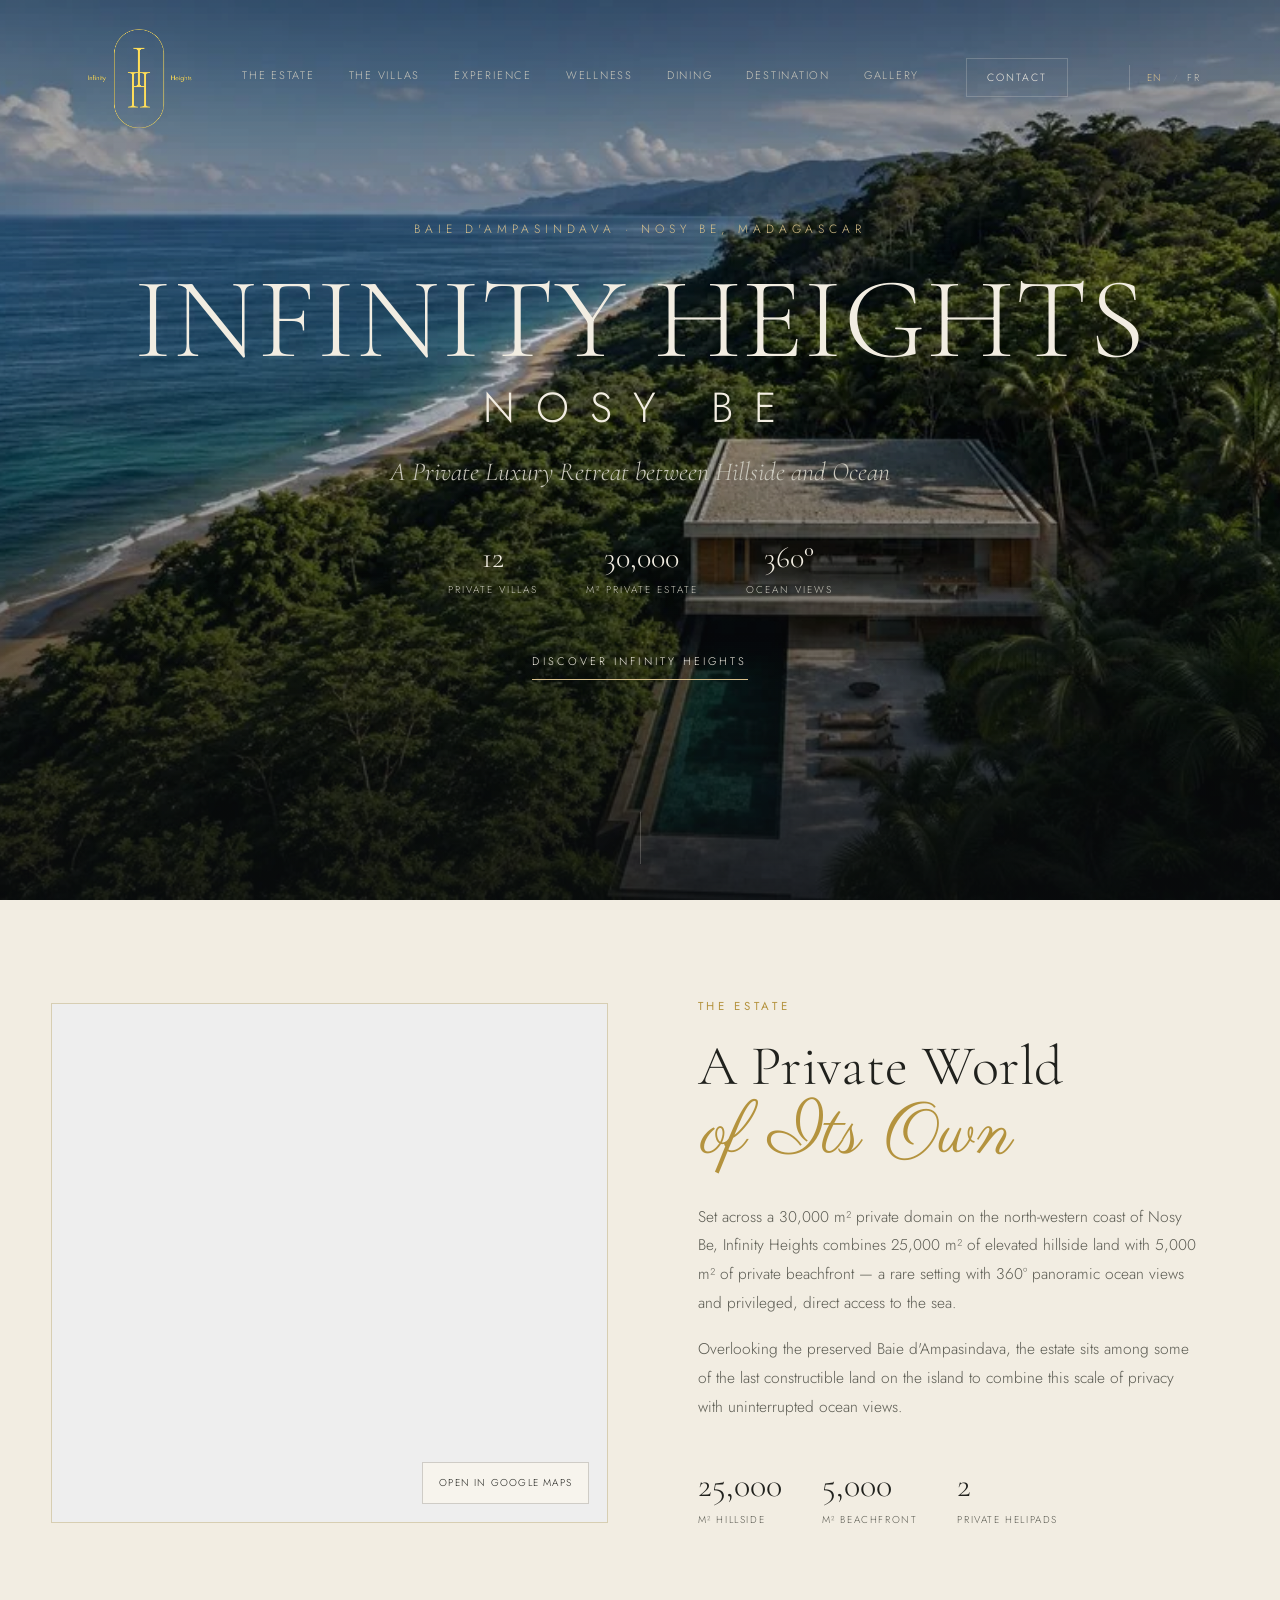
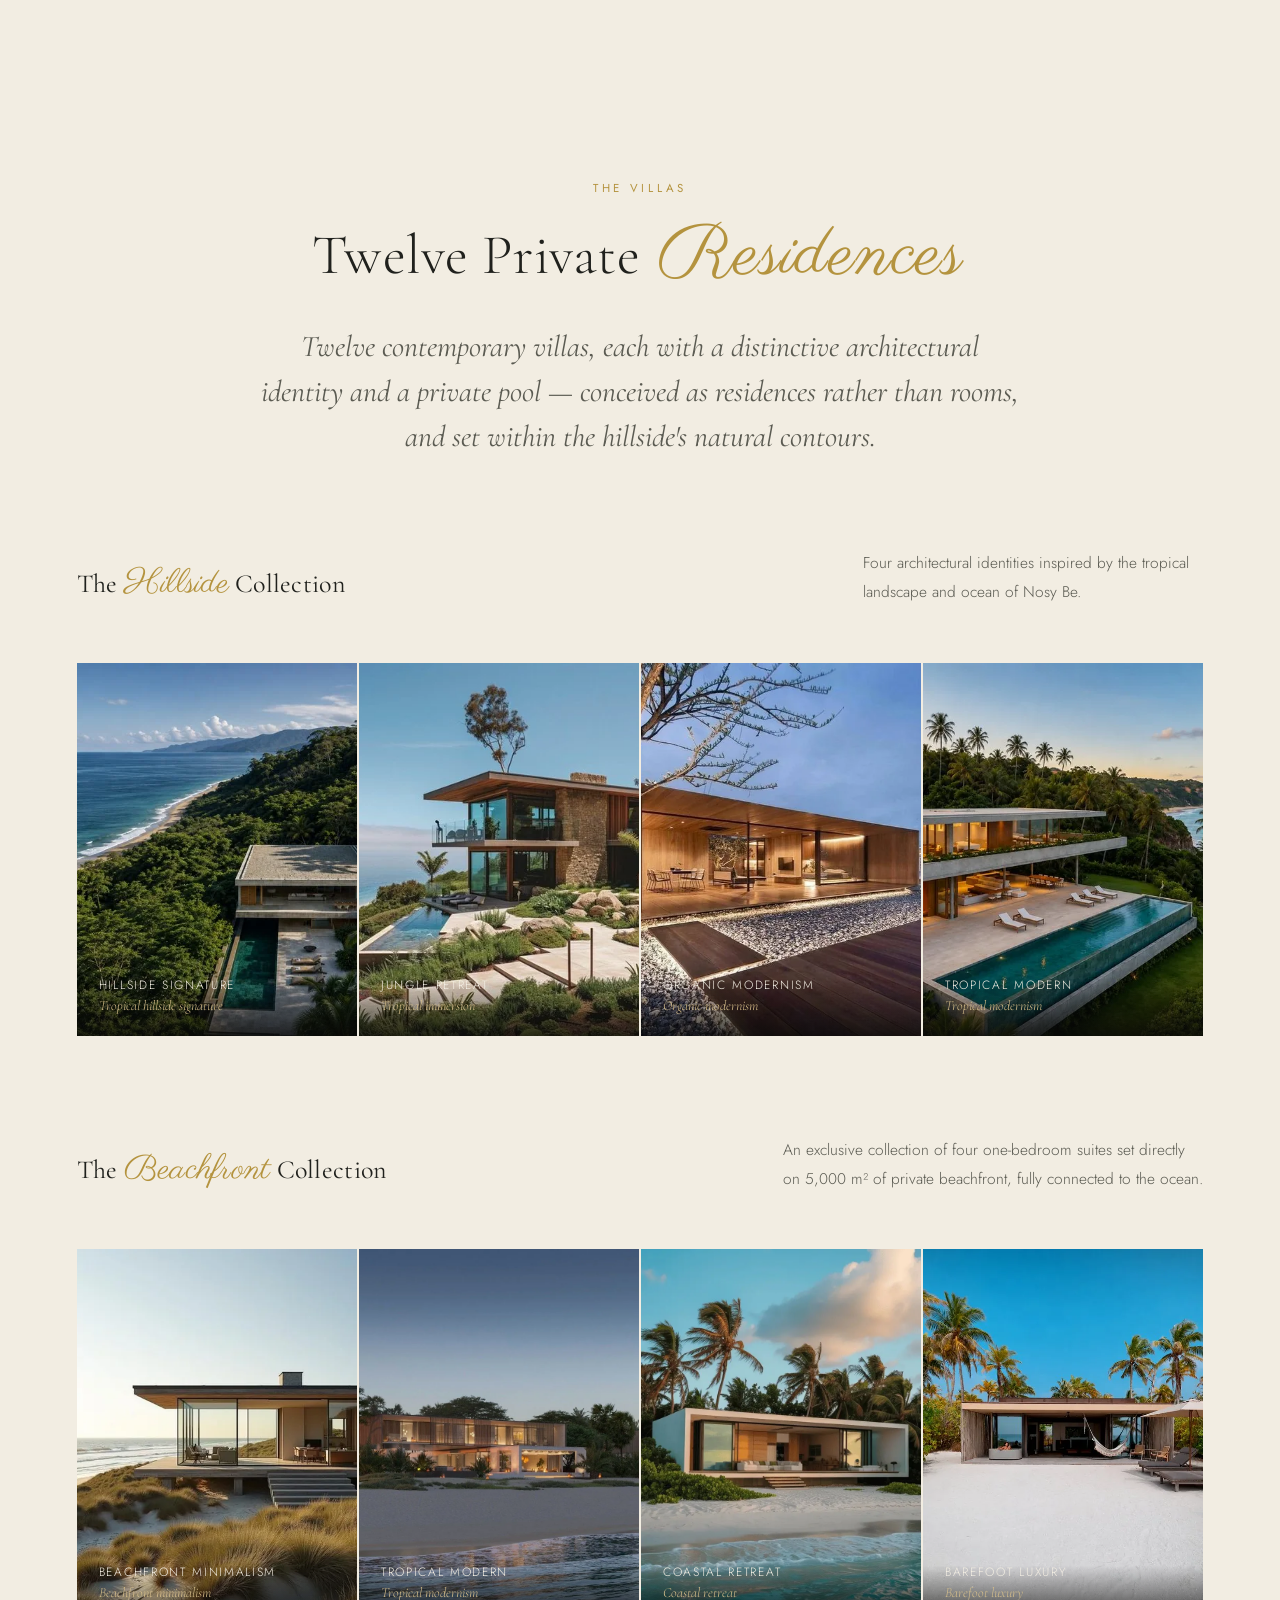
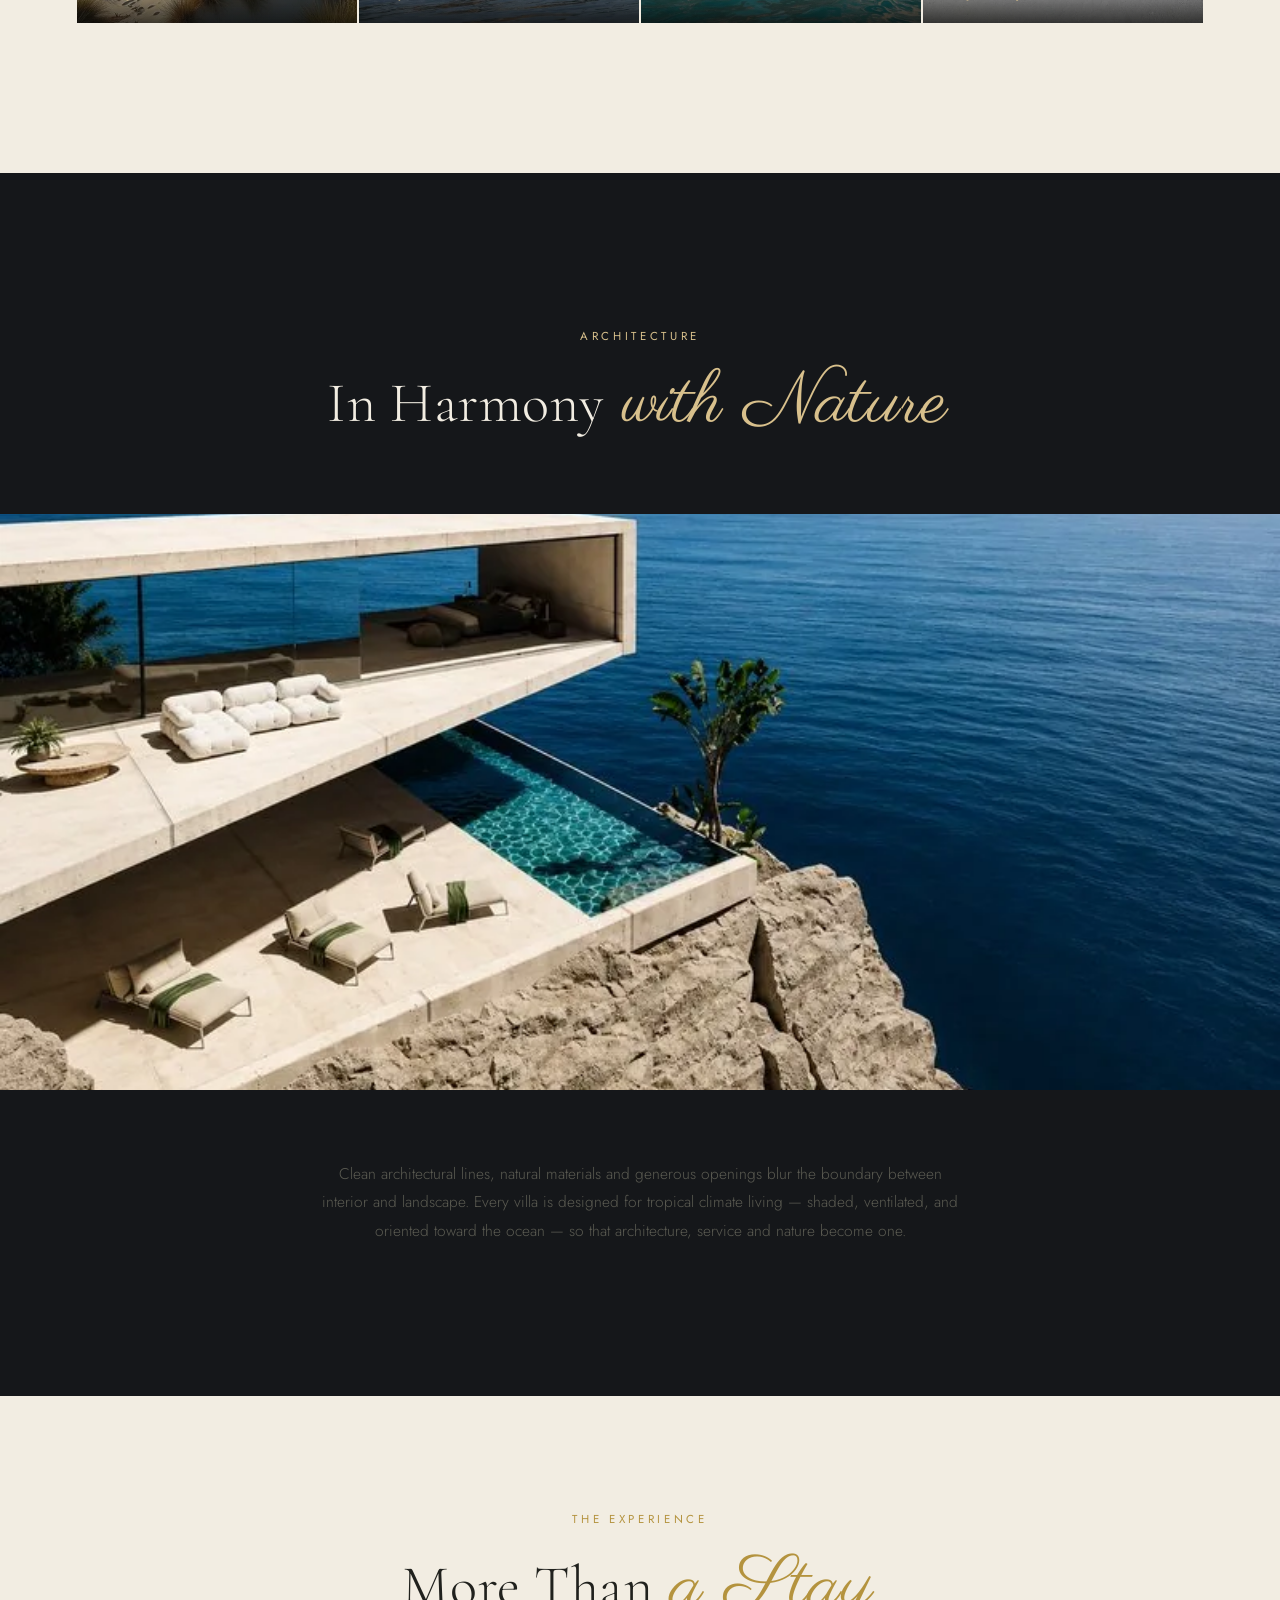
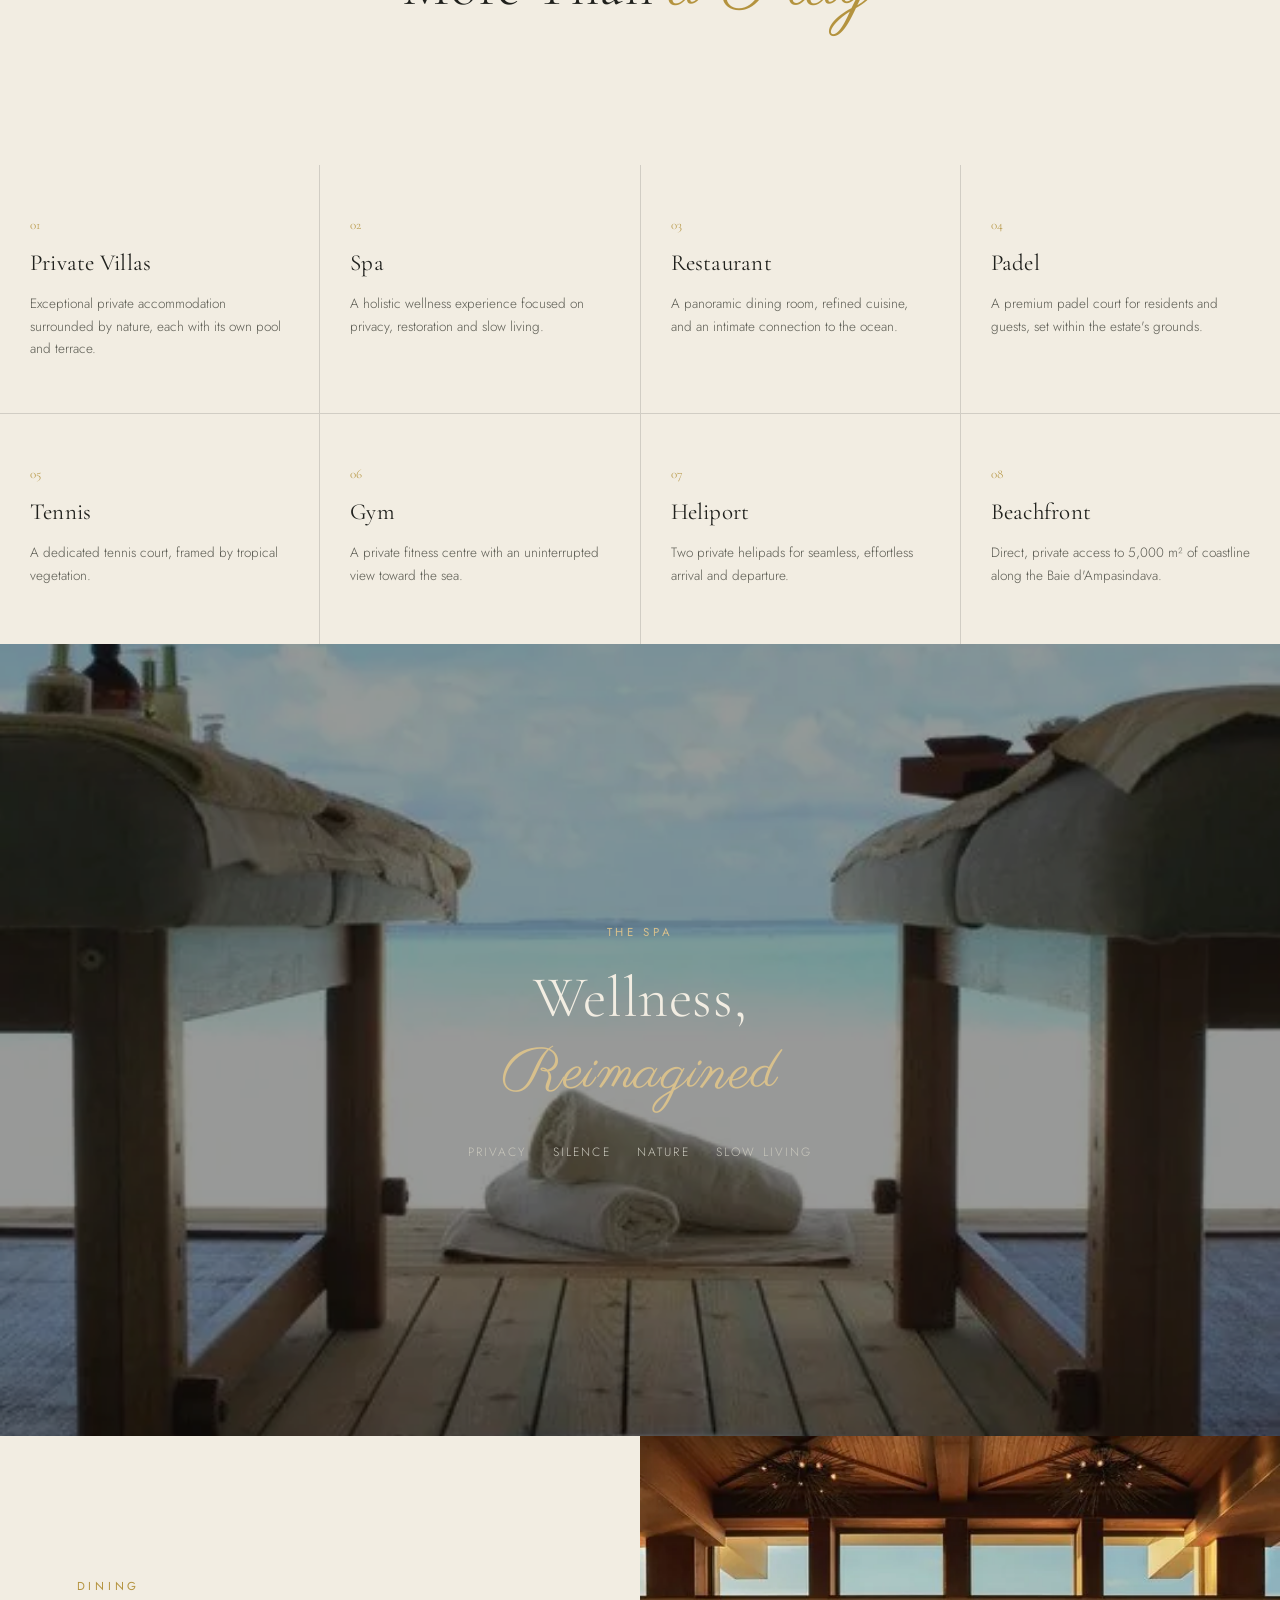
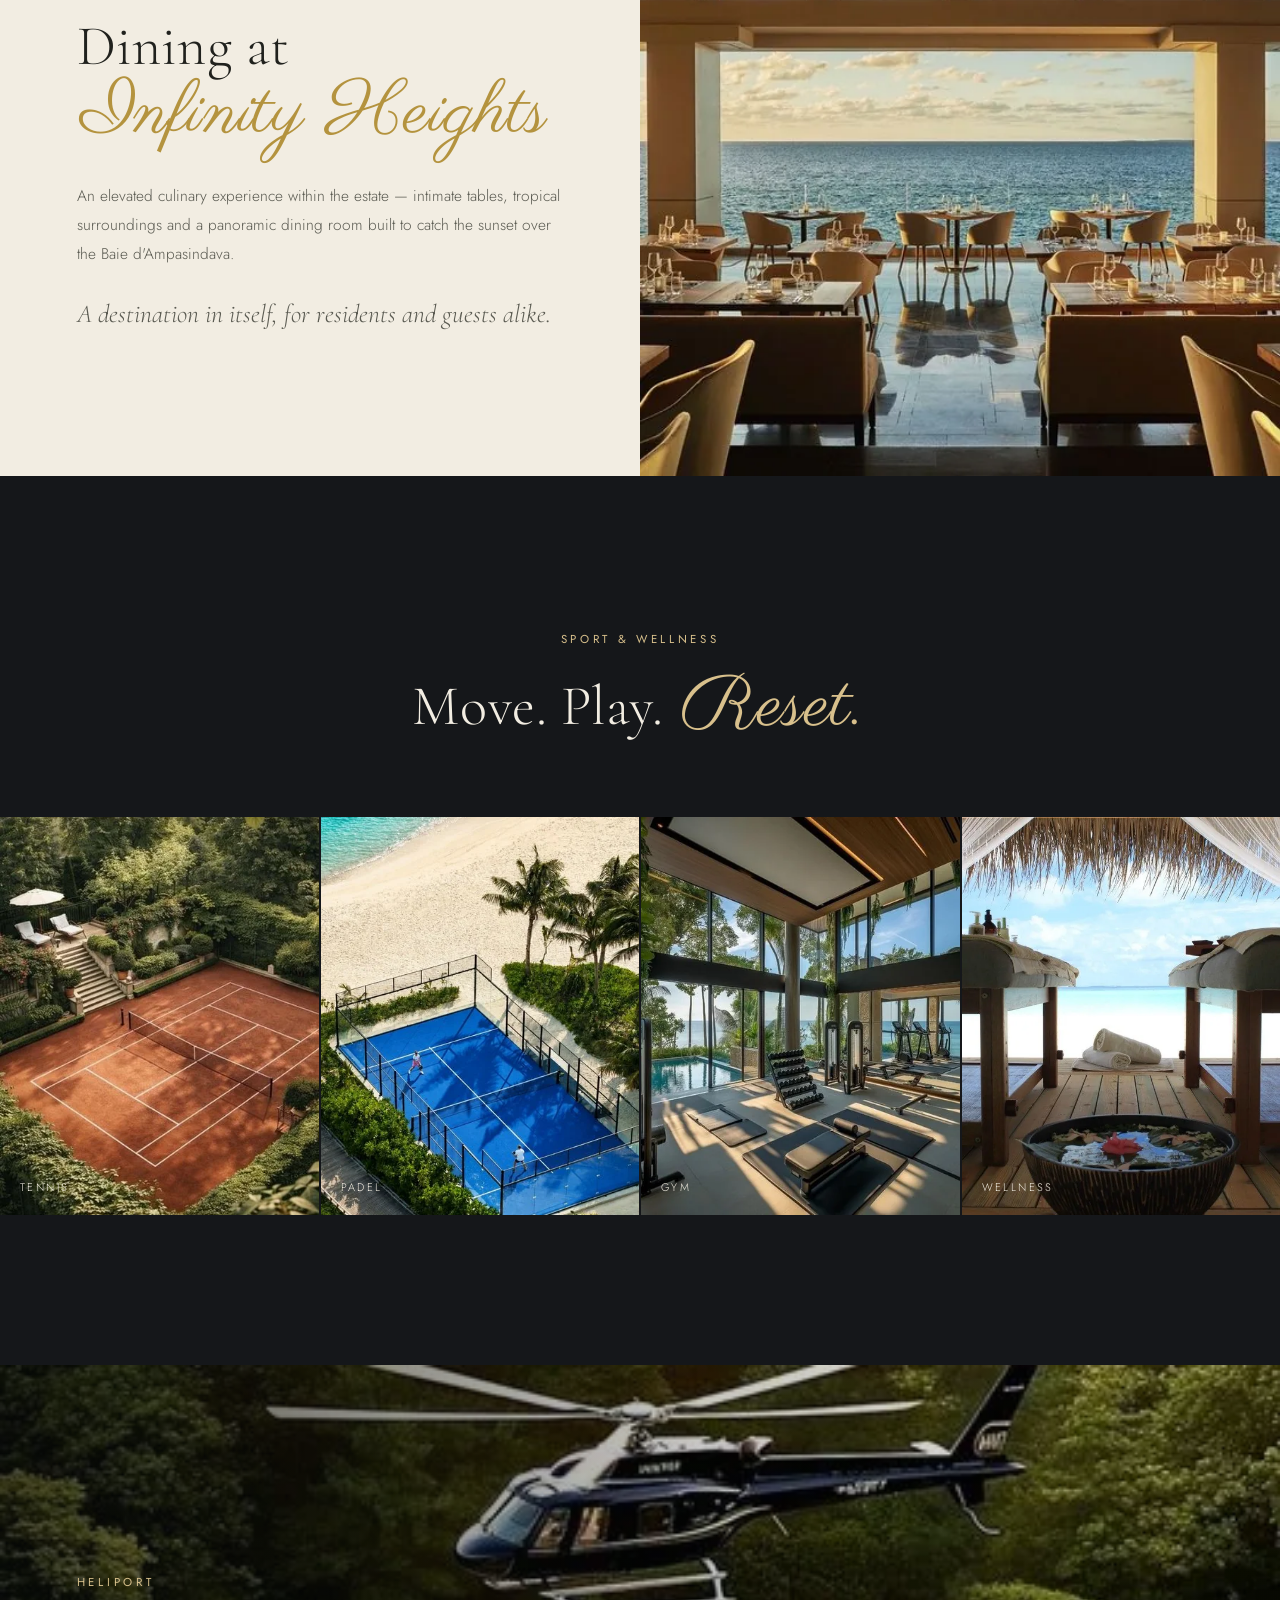
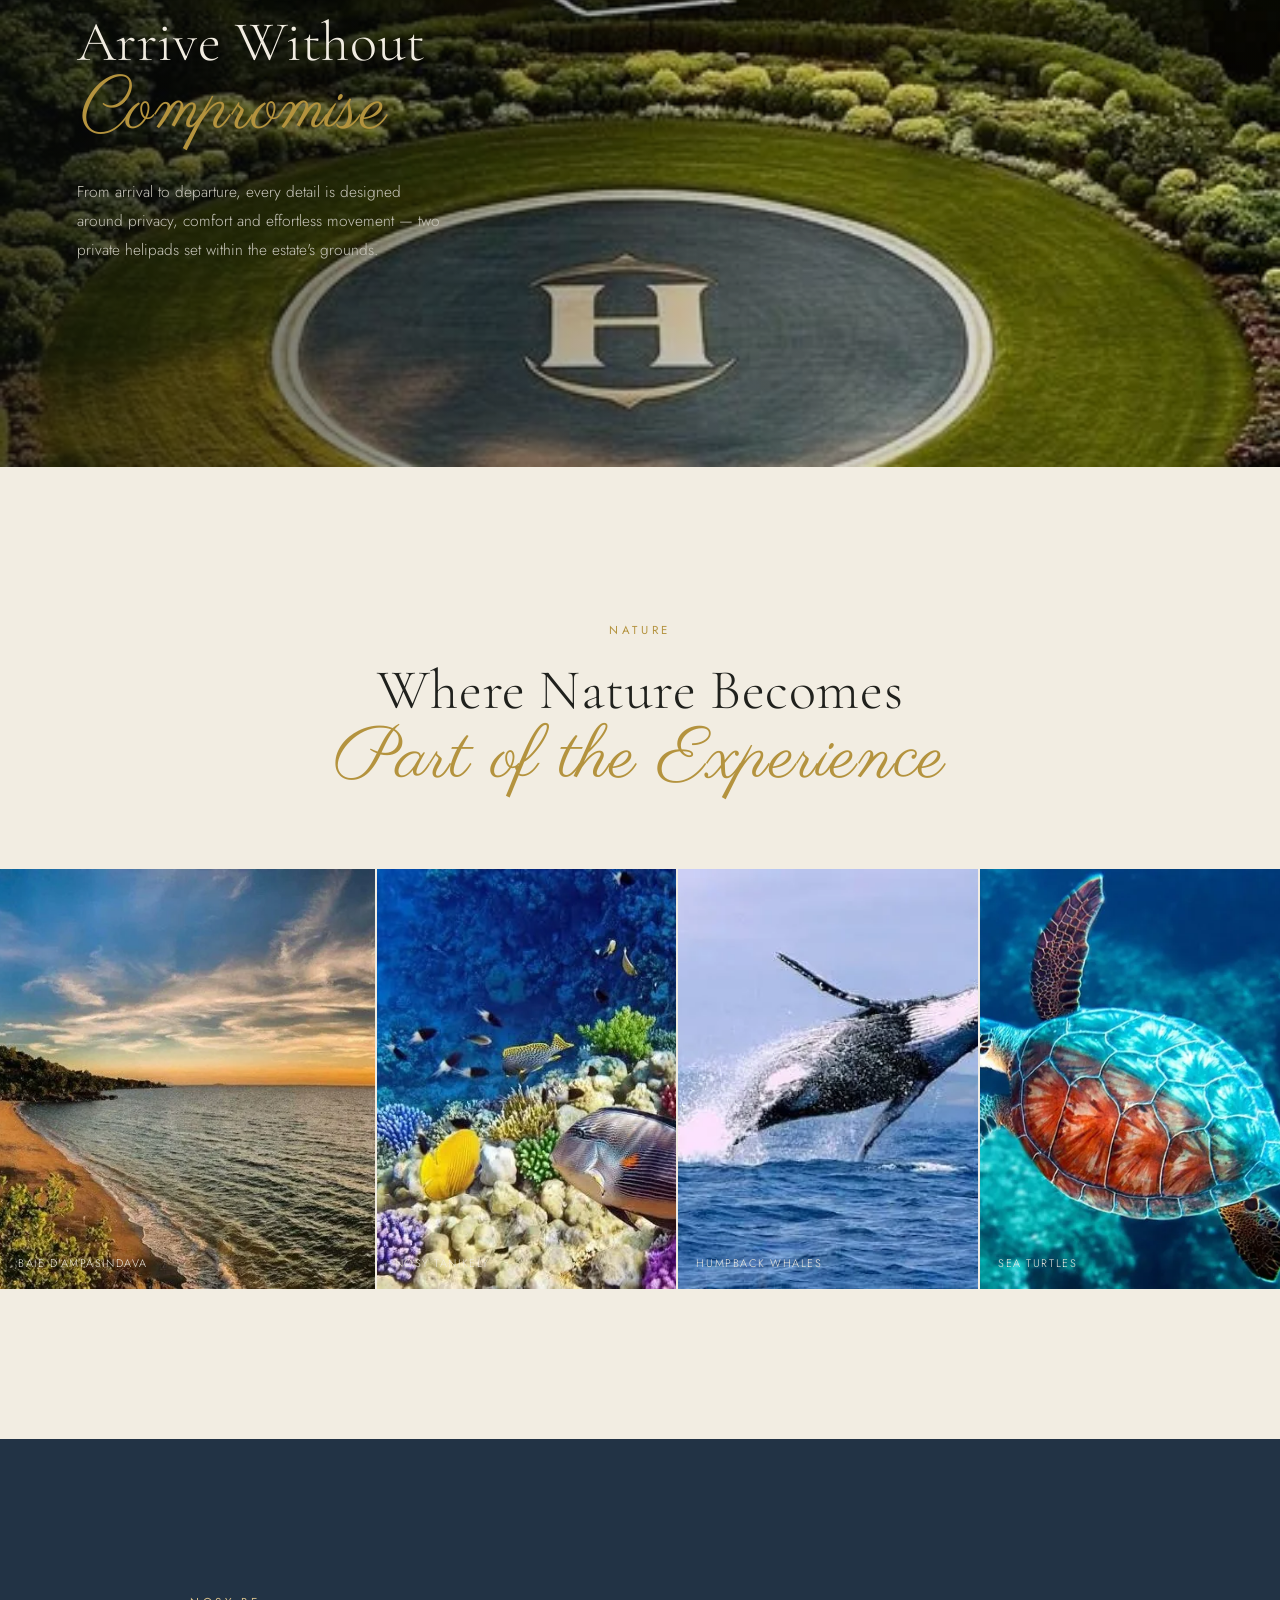
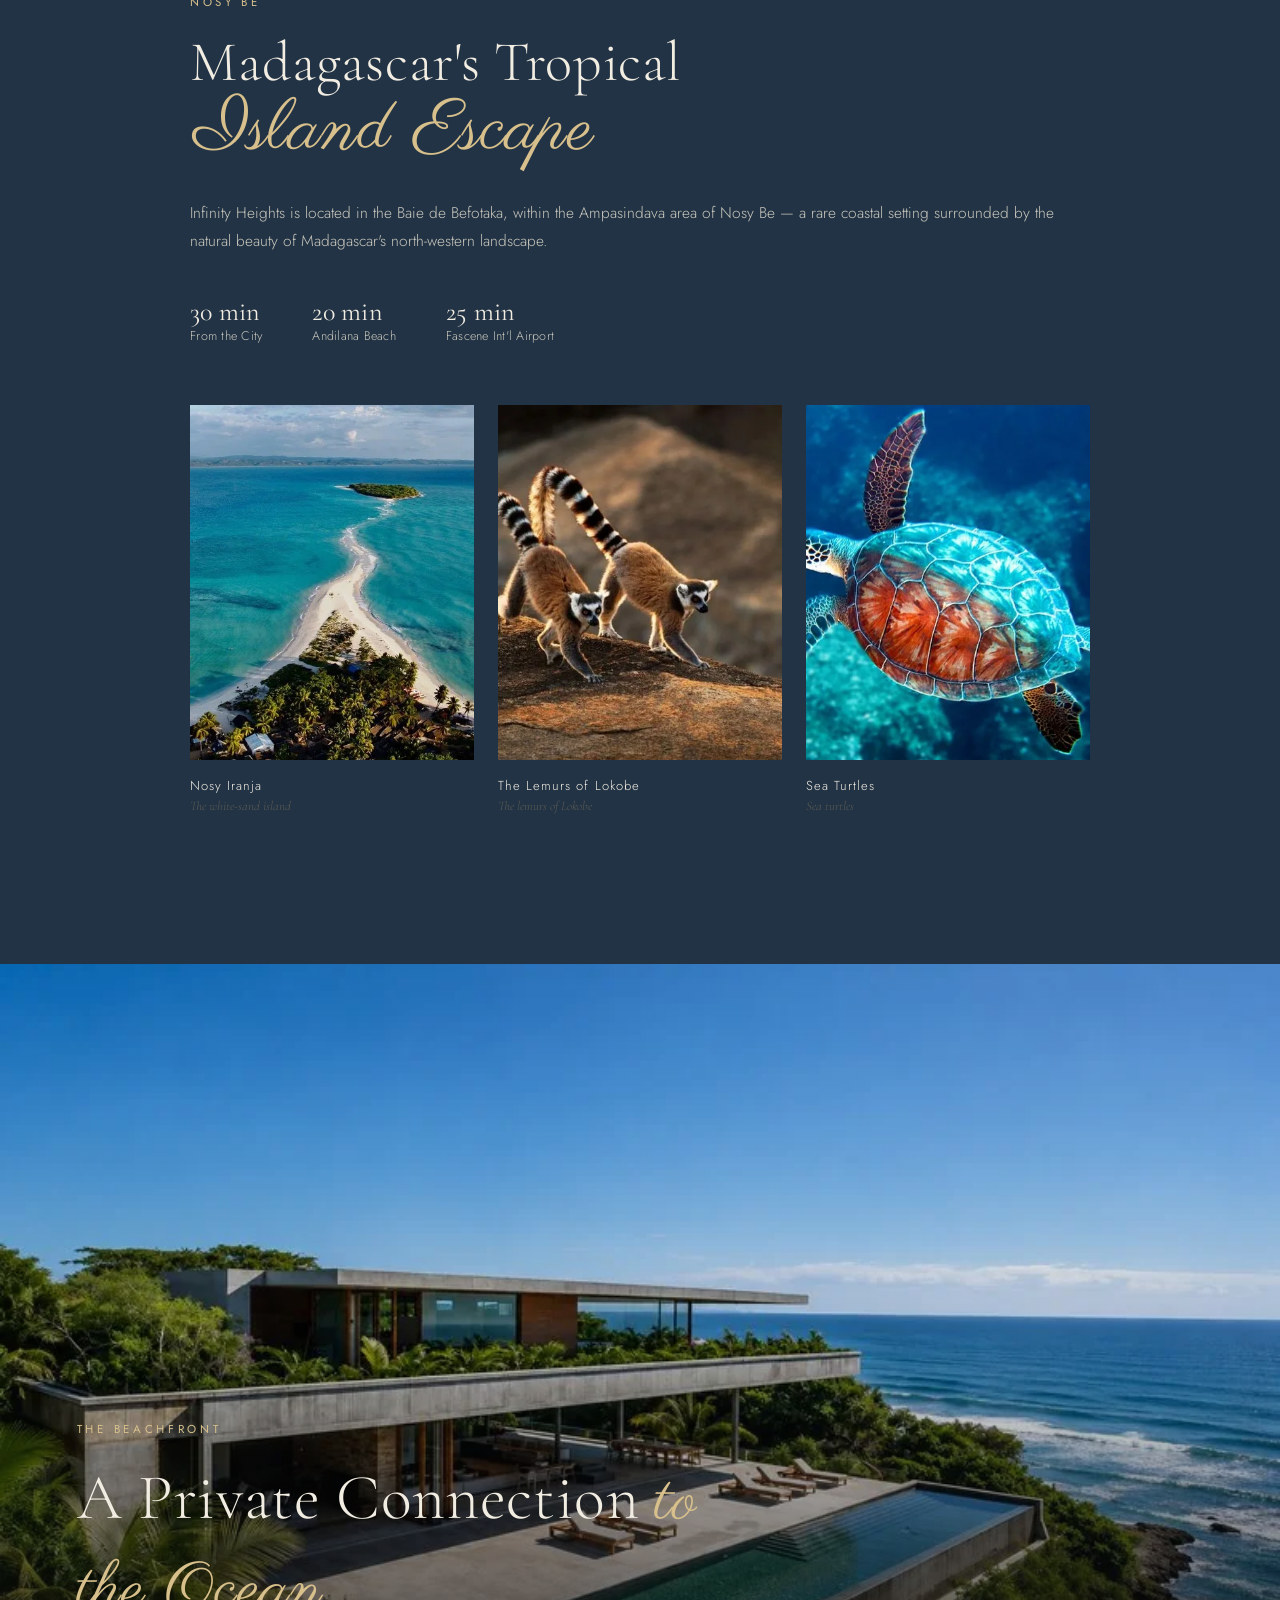
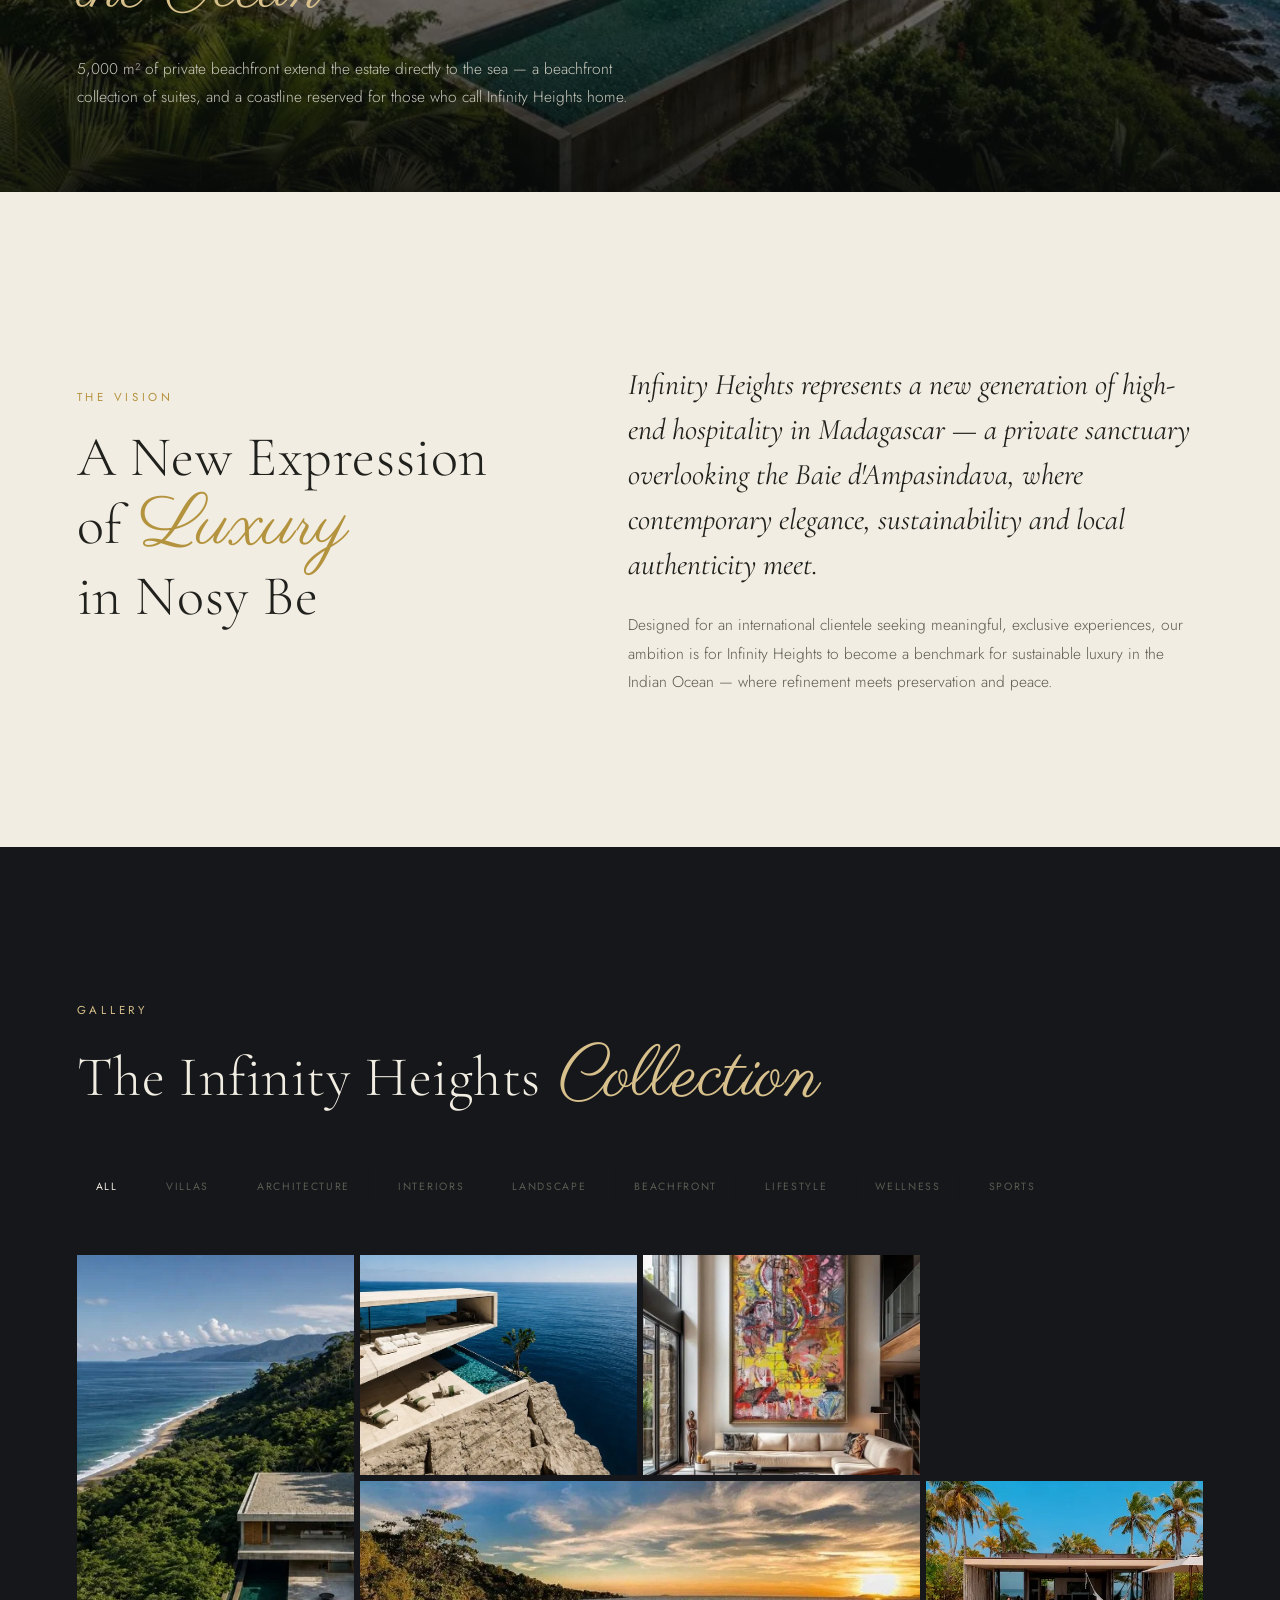
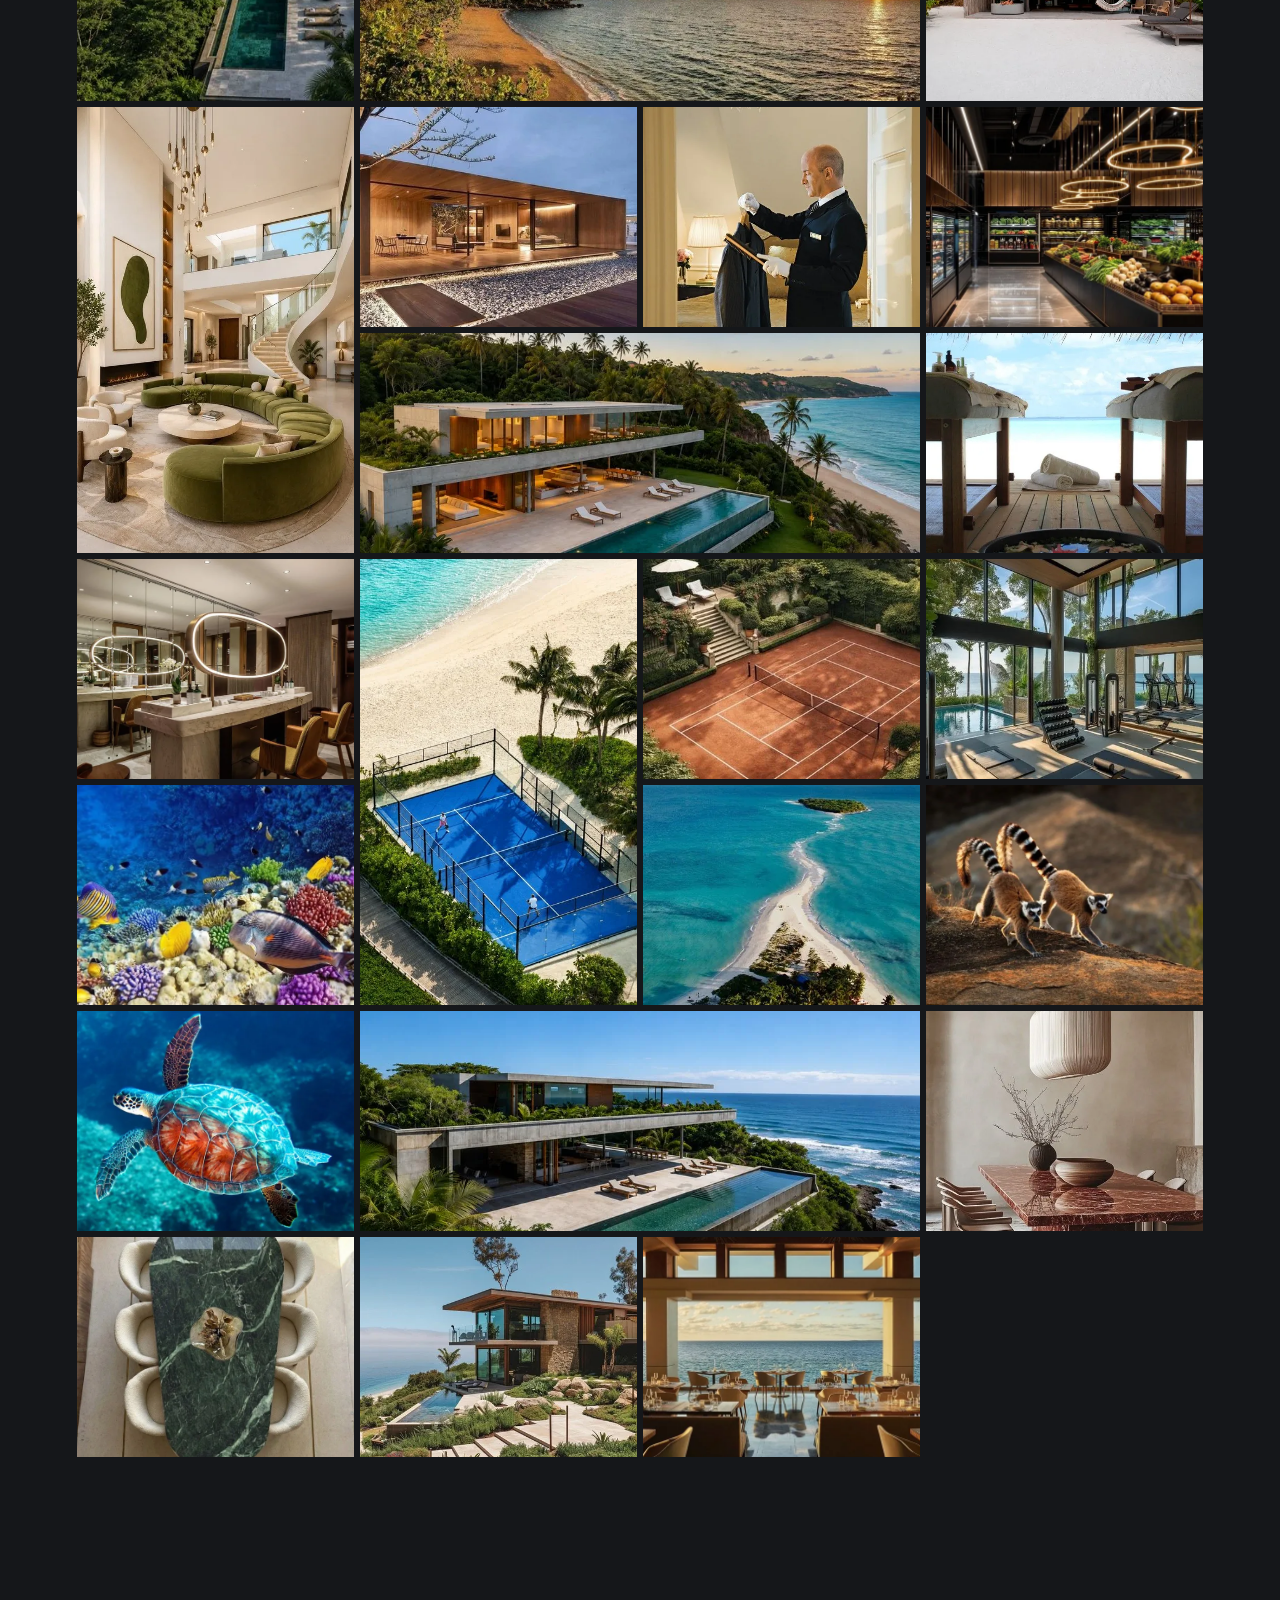
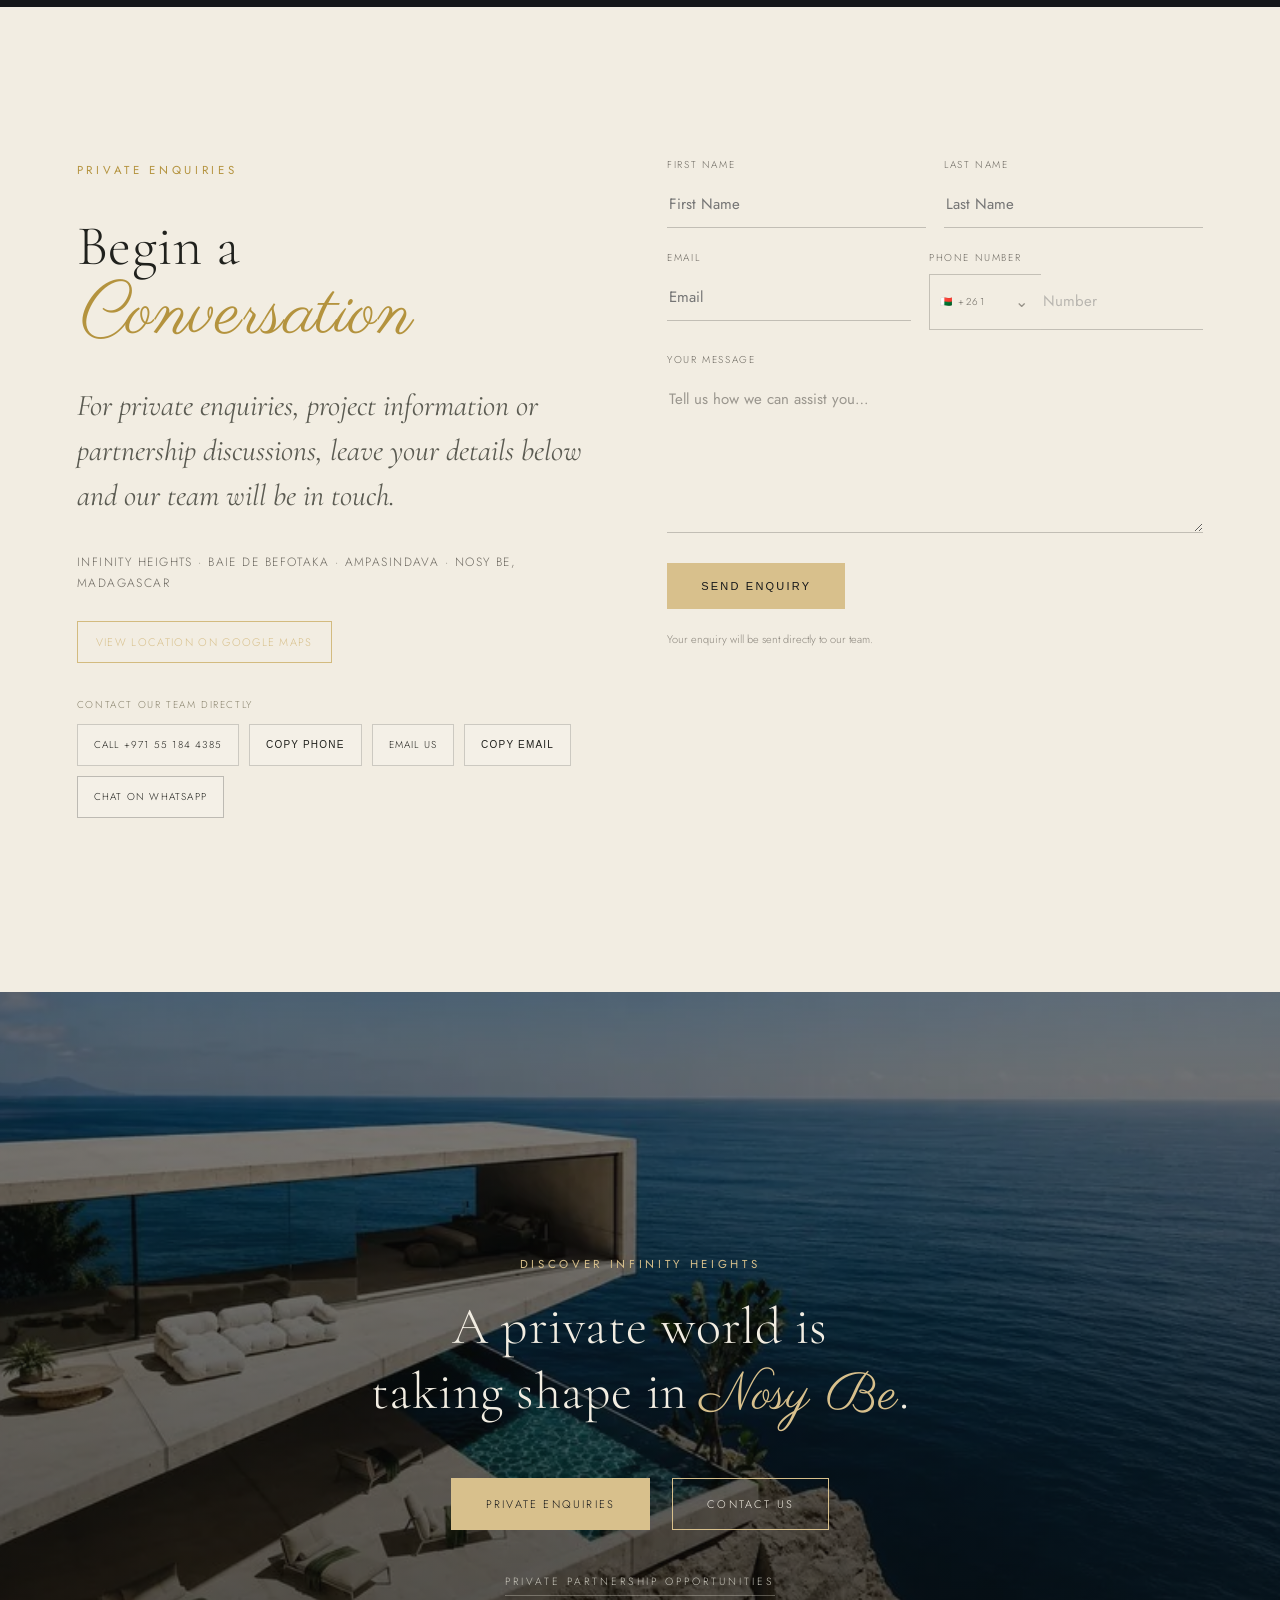
==== index.html @ d1f93525 "Add files via upload" ====
<!DOCTYPE html>

<html lang="en">
<head>
<meta charset="utf-8"/>
<meta content="width=device-width, initial-scale=1.0" name="viewport"/>
<title>Infinity Heights Nosy Be | Luxury Private Villas in Madagascar</title>
<meta content="Discover Infinity Heights, a private luxury estate in Nosy Be, Madagascar, overlooking the Bay of Ampasindava. Explore private villas, exceptional experiences, wellness, dining and direct access to the sea." name="description"/>
<meta name="robots" content="index, follow, max-image-preview:large, max-snippet:-1, max-video-preview:-1"/>
<link rel="canonical" href="https://infinityheights.uk/"/>
<meta property="og:type" content="website"/>
<meta property="og:title" content="Infinity Heights Nosy Be | Luxury Private Villas in Madagascar"/>
<meta property="og:description" content="A private luxury estate in Nosy Be, Madagascar, overlooking the Bay of Ampasindava. Discover exceptional villas, experiences and direct access to the sea."/>
<meta property="og:url" content="https://infinityheights.uk/"/>
<meta property="og:site_name" content="Infinity Heights"/>
<meta name="twitter:card" content="summary_large_image"/>
<meta name="twitter:title" content="Infinity Heights Nosy Be | Luxury Private Villas in Madagascar"/>
<meta name="twitter:description" content="A private luxury estate in Nosy Be, Madagascar, overlooking the Bay of Ampasindava."/>
<script type="application/ld+json">
{
  "@context": "https://schema.org",
  "@type": "Hotel",
  "name": "Infinity Heights Nosy Be Madagascar",
  "url": "https://infinityheights.uk/",
  "description": "Private luxury estate in Nosy Be, Madagascar, overlooking the Bay of Ampasindava, with private villas, exceptional experiences, wellness and dining.",
  "address": {
    "@type": "PostalAddress",
    "streetAddress": "207 Baie d'Ampasindava",
    "addressLocality": "Hell-Ville",
    "addressRegion": "Nosy Be",
    "addressCountry": "MG"
  },
  "areaServed": "Nosy Be, Madagascar",
  "sameAs": []
}
</script>
<link href="infinity-heights-favicon.png?v=2" rel="icon" sizes="32x32" type="image/png"/>
<link href="infinity-heights-favicon.png?v=2" rel="shortcut icon" type="image/png"/>
<link href="https://fonts.googleapis.com" rel="preconnect"/>
<link crossorigin="" href="https://fonts.gstatic.com" rel="preconnect"/>
<link href="https://fonts.googleapis.com/css2?family=Cormorant+Garamond:ital,wght@0,300;0,400;0,500;0,600;1,400;1,500&amp;family=Jost:wght@300;400;500&amp;family=Parisienne&amp;display=swap" rel="stylesheet"/>
<style>
  :root{
    --ivory:#F2EDE2;
    --ivory-soft:#EAE3D3;
    --charcoal:#15171A;
    --navy:#223345;
    --navy-deep:#182531;
    --gold:#B4933E;
    --gold-light:#D8C08C;
    --green:#4B5A45;
    --text:#20211D;
    --text-soft:#5B5B52;
    --text-light:#F2EDE2;
    --text-light-soft:#C9C7BC;
    --line:rgba(20,20,18,0.14);
    --line-light:rgba(242,237,226,0.22);
    --ease:cubic-bezier(.16,.8,.24,1);
  }

  *{margin:0;padding:0;box-sizing:border-box;}
  html{scroll-behavior:smooth;}
  body{
    font-family:'Jost',sans-serif;
    background:var(--ivory);
    color:var(--text);
    font-weight:300;
    overflow-x:hidden;
    -webkit-font-smoothing:antialiased;
  }
  img{display:block;max-width:100%;height:auto;}
  a{color:inherit;text-decoration:none;}
  ul{list-style:none;}

  h1,h2,h3,h4{
    font-family:'Cormorant Garamond', serif;
    font-weight:400;
    letter-spacing:0.01em;
    color:inherit;
  }
  .script{
    font-family:'Parisienne', cursive;
    font-weight:400;
  }
  .eyebrow{
    font-family:'Jost',sans-serif;
    font-size:11.5px;
    letter-spacing:0.32em;
    text-transform:uppercase;
    color:var(--gold);
    font-weight:400;
    display:inline-block;
    margin-bottom:22px;
  }
  .eyebrow.on-dark{color:var(--gold-light);}

  .wrap{
    max-width:1280px;
    margin:0 auto;
    padding:0 6vw;
  }

  /* reveal on scroll */
  .reveal{opacity:0; transform:translateY(28px); transition:opacity 1.1s var(--ease), transform 1.1s var(--ease);}
  .reveal.in-view{opacity:1; transform:translateY(0);}
  .reveal-delay-1.in-view{transition-delay:.12s;}
  .reveal-delay-2.in-view{transition-delay:.24s;}
  .reveal-delay-3.in-view{transition-delay:.36s;}

  /* ============ NAV ============ */
  header{
    position:fixed; top:0; left:0; width:100%;
    z-index:1000;
    padding:26px 6vw;
    display:flex; align-items:center; justify-content:space-between;
    transition:background .5s var(--ease), padding .5s var(--ease), box-shadow .5s var(--ease), backdrop-filter .5s var(--ease);
  }
  header.solid{
    background:rgba(21,23,26,0.86);
    backdrop-filter:blur(10px);
    padding:16px 6vw;
    box-shadow:0 12px 30px -18px rgba(0,0,0,0.6);
  }
  .brand{
    display:flex; align-items:center; gap:10px;
    font-family:'Cormorant Garamond', serif;
    font-size:14px; letter-spacing:0.28em; text-transform:uppercase;
    color:var(--text-light);
  }
  .brand .official-logo{width:118px;height:auto;display:block;flex-shrink:0;}
  .brand .divider-word{opacity:.55; font-size:11px; letter-spacing:.22em;}

  nav.primary-nav{display:flex; gap:34px;}
  nav.primary-nav a{
    font-size:11px; letter-spacing:0.16em; text-transform:uppercase;
    color:var(--text-light-soft);
    position:relative;
    padding-bottom:4px;
    transition:color .35s var(--ease);
  }
  nav.primary-nav a:hover{color:var(--text-light);}
  nav.primary-nav a::after{
    content:''; position:absolute; left:0; bottom:0; height:1px; width:0%;
    background:var(--gold-light); transition:width .4s var(--ease);
  }
  nav.primary-nav a:hover::after{width:100%;}

  .nav-cta{
    font-size:10.5px; letter-spacing:0.18em; text-transform:uppercase;
    color:var(--text-light);
    border:1px solid var(--line-light);
    padding:11px 20px;
    transition:border-color .4s var(--ease), background .4s var(--ease);
  }
  .nav-cta:hover{border-color:var(--gold-light); background:rgba(216,192,140,0.08);}

  .menu-toggle{display:none;}
  .mobile-menu{display:none;}
  .mobile-menu-backdrop{display:none;}

  /* ============ HERO ============ */
  .hero{
    position:relative; height:100vh; min-height:640px;
    display:flex; align-items:center; justify-content:center;
    text-align:center; overflow:hidden;
    background:#0d1114;
  }
  .hero img{
    position:absolute; inset:0; width:100%; height:100%; object-fit:cover;
    transform:scale(1.08);
    animation:heroZoom 20s var(--ease) forwards;
    filter:saturate(1.02);
  }
  @keyframes heroZoom{ to{ transform:scale(1); } }
  .hero::after{
    content:''; position:absolute; inset:0;
    background:linear-gradient(180deg, rgba(10,12,14,0.42) 0%, rgba(10,12,14,0.18) 38%, rgba(10,12,14,0.58) 78%, rgba(10,12,14,0.82) 100%);
  }
  .hero-inner{position:relative; z-index:2; color:var(--text-light); padding:0 6vw;}
  .hero-eyebrow{
    font-size:12px; letter-spacing:0.4em; text-transform:uppercase;
    color:var(--gold-light);
    opacity:0; animation:fadeUp 1.4s var(--ease) .4s forwards;
    margin-bottom:26px;
  }
  .hero h1{
    font-size:clamp(52px,9vw,132px);
    line-height:0.98;
    font-weight:300;
    letter-spacing:0.01em;
    opacity:0; animation:fadeUp 1.5s var(--ease) .6s forwards;
  }
  .hero h1 .nosybe{
    display:block;
    font-size:clamp(24px,3.4vw,42px);
    letter-spacing:0.5em;
    margin-top:10px;
    font-family:'Jost',sans-serif;
    font-weight:300;
  }
  .hero-sub{
    font-family:'Cormorant Garamond', serif;
    font-style:italic;
    font-size:clamp(18px,2.1vw,26px);
    margin-top:28px;
    color:var(--text-light-soft);
    opacity:0; animation:fadeUp 1.5s var(--ease) .9s forwards;
  }
  .hero-stats{
    display:flex; gap:48px; justify-content:center; flex-wrap:wrap;
    margin-top:52px;
    opacity:0; animation:fadeUp 1.5s var(--ease) 1.15s forwards;
  }
  .hero-stats .stat{text-align:center;}
  .hero-stats .stat .num{
    font-family:'Cormorant Garamond', serif; font-size:30px; color:var(--text-light); display:block;
  }
  .hero-stats .stat .label{
    font-size:10px; letter-spacing:0.2em; text-transform:uppercase; color:var(--text-light-soft); margin-top:6px; display:block;
  }
  .hero-cta{
    display:inline-block; margin-top:56px;
    font-size:11px; letter-spacing:0.28em; text-transform:uppercase;
    color:var(--text-light);
    border-bottom:1px solid var(--gold-light);
    padding-bottom:10px;
    opacity:0; animation:fadeUp 1.5s var(--ease) 1.4s forwards;
    transition:letter-spacing .4s var(--ease), color .4s var(--ease);
  }
  .hero-cta:hover{letter-spacing:0.38em; color:var(--gold-light);}
  @keyframes fadeUp{ from{opacity:0; transform:translateY(22px);} to{opacity:1; transform:translateY(0);} }

  .scroll-cue{
    position:absolute; bottom:36px; left:50%; transform:translateX(-50%);
    z-index:2; width:1px; height:52px; background:var(--line-light);
    overflow:hidden;
  }
  .scroll-cue::after{
    content:''; position:absolute; top:-100%; left:0; width:100%; height:100%;
    background:var(--gold-light);
    animation:scrollLine 2.6s ease-in-out infinite;
  }
  @keyframes scrollLine{ 0%{top:-100%;} 60%{top:100%;} 100%{top:100%;} }

  /* ============ SECTION GENERIC ============ */
  section{position:relative;}
  .section-pad{padding:150px 0;}
  .section-pad-sm{padding:110px 0;}

  .dark{background:var(--navy); color:var(--text-light);}
  .dark .text-soft{color:var(--text-light-soft);}
  .charcoal{background:var(--charcoal); color:var(--text-light);}

  .text-soft{color:var(--text-soft); line-height:1.85; font-size:15.5px; font-weight:300;}
  .lede{
    font-family:'Cormorant Garamond', serif; font-weight:400; font-style:italic;
    font-size:clamp(22px,2.4vw,30px); line-height:1.5; color:inherit;
  }
  h2.section-title{
    font-size:clamp(34px,4.4vw,60px);
    line-height:1.08;
    font-weight:300;
    margin-bottom:28px;
  }
  h2.section-title .script{ font-size:1.28em; color:var(--gold); display:inline-block; padding:0 4px;}
  .dark h2.section-title .script, .charcoal h2.section-title .script{color:var(--gold-light);}

  .divider{width:64px; height:1px; background:var(--gold); margin:0 0 30px 0;}
  .divider.center{margin:0 auto 30px auto;}
  .dark .divider, .charcoal .divider{background:var(--gold-light);}

  /* ============ ESTATE (split) ============ */
  .split{
    display:grid; grid-template-columns:1fr 1fr; gap:0; align-items:stretch;
  }
  .split .img-col{position:relative; overflow:hidden; min-height:560px;}
  .split .img-col img{width:100%; height:100%; object-fit:cover; transition:transform 1.4s var(--ease);}
  .split .img-col:hover img{transform:scale(1.045);}
  .split .text-col{
    display:flex; flex-direction:column; justify-content:center;
    padding:8vw 6vw;
  }
  .split.reverse{direction:rtl;}
  .split.reverse > *{direction:ltr;}

  .stat-row{display:flex; gap:40px; margin-top:44px; flex-wrap:wrap;}
  .stat-row .s-num{font-family:'Cormorant Garamond',serif; font-size:34px;}
  .stat-row .s-label{font-size:10px; letter-spacing:0.16em; text-transform:uppercase; color:var(--text-soft); margin-top:6px;}
  .dark .stat-row .s-label{color:var(--text-light-soft);}

  /* ============ VILLAS INTRO ============ */
  .intro-block{max-width:760px; margin:0 auto; text-align:center;}
  .intro-block.left{margin:0; text-align:left;}

  /* ============ COLLECTION GRID ============ */
  .collection-head{display:flex; justify-content:space-between; align-items:flex-end; margin-bottom:56px; flex-wrap:wrap; gap:24px;}
  .collection-grid{
    display:grid; grid-template-columns:repeat(4,1fr); gap:2px;
  }
  .collection-item{position:relative; overflow:hidden; aspect-ratio:3/4; background:#111;}
  .collection-item img{width:100%; height:100%; object-fit:cover; transition:transform 1.2s var(--ease), filter .6s var(--ease);}
  .collection-item:hover img{transform:scale(1.08);}
  .collection-item .tag{
    position:absolute; left:0; right:0; bottom:0; padding:22px;
    background:linear-gradient(0deg, rgba(10,10,8,0.78) 0%, rgba(10,10,8,0) 70%);
    color:var(--text-light);
  }
  .collection-item .tag .en{font-size:12px; letter-spacing:0.14em; text-transform:uppercase;}
  .collection-item .tag .fr{font-family:'Cormorant Garamond', serif; font-style:italic; font-size:14px; color:var(--gold-light); margin-top:3px;}

  /* ============ ARCHITECTURE FULL IMAGES ============ */
  .full-bleed{width:100%; position:relative; overflow:hidden;}
  .full-bleed img{width:100%; display:block; object-fit:cover;}
  .full-bleed.h60{height:64vh; min-height:420px;}
  .full-bleed.h60 img{height:100%;}
  .caption-overlay{
    position:absolute; bottom:0; left:0; right:0;
    padding:40px 6vw;
    background:linear-gradient(0deg, rgba(10,10,8,0.55), rgba(10,10,8,0));
    color:var(--text-light);
  }

  .arch-copy{
    max-width:640px; margin:70px auto 0 auto; text-align:center;
  }

  /* ============ EXPERIENCE CARDS ============ */
  .exp-grid{
    display:grid; grid-template-columns:repeat(4,1fr); gap:1px;
    background:var(--line);
  }
  .exp-card{
    background:var(--ivory);
    padding:52px 30px;
    display:flex; flex-direction:column; gap:16px;
    min-height:230px;
    transition:background .45s var(--ease);
  }
  .exp-card:hover{background:var(--ivory-soft);}
  .exp-card .num{font-family:'Cormorant Garamond', serif; font-size:13px; color:var(--gold);}
  .exp-card h4{font-size:23px; font-weight:400;}
  .exp-card p{font-size:13.5px; color:var(--text-soft); line-height:1.7;}

  /* ============ SPA / ATMOSPHERIC ============ */
  .atmos{
    position:relative; min-height:88vh;
    display:flex; align-items:center; justify-content:center; text-align:center;
    overflow:hidden;
  }
  .atmos img{position:absolute; inset:0; width:100%; height:100%; object-fit:cover;}
  .atmos::after{content:''; position:absolute; inset:0; background:rgba(10,12,10,0.42);}
  .atmos-content{position:relative; z-index:2; color:var(--text-light); max-width:620px; padding:0 6vw;}
  .atmos-content h2{font-size:clamp(32px,5vw,58px); font-weight:300;}
  .atmos-content .words{
    margin-top:30px; display:flex; gap:26px; justify-content:center; flex-wrap:wrap;
    font-size:12px; letter-spacing:0.18em; text-transform:uppercase; color:var(--text-light-soft);
  }

  /* ============ DINING ============ */
  .dining-quote{
    font-family:'Cormorant Garamond', serif; font-style:italic; font-size:clamp(20px,2vw,26px);
    line-height:1.6; color:var(--text-light-soft); margin-top:26px;
  }

  /* ============ SPORT GRID ============ */
  .sport-grid{display:grid; grid-template-columns:repeat(4,1fr); gap:2px;}
  .sport-item{position:relative; aspect-ratio:4/5; overflow:hidden;}
  .sport-item img{width:100%; height:100%; object-fit:cover; transition:transform 1s var(--ease);}
  .sport-item:hover img{transform:scale(1.07);}
  .sport-item .label{
    position:absolute; bottom:20px; left:20px; color:var(--text-light);
    font-size:11px; letter-spacing:0.22em; text-transform:uppercase;
  }

  /* ============ HELIPORT ============ */
  .heliport{position:relative; min-height:78vh; display:flex; align-items:center;}
  .heliport img{position:absolute; inset:0; width:100%; height:100%; object-fit:cover;}
  .heliport::after{content:''; position:absolute; inset:0; background:linear-gradient(90deg, rgba(8,10,8,0.72) 0%, rgba(8,10,8,0.22) 55%, rgba(8,10,8,0.1) 100%);}
  .heliport-content{position:relative; z-index:2; color:var(--text-light); max-width:520px; padding:0 6vw;}

  /* ============ NATURE GALLERY STRIP ============ */
  .nature-strip{display:grid; grid-template-columns:1.25fr 1fr 1fr 1fr; gap:2px;}
  .nature-strip .ns-item{position:relative; overflow:hidden; min-height:420px;}
  .nature-strip .ns-item img{width:100%; height:100%; object-fit:cover; transition:transform 1.1s var(--ease);}
  .nature-strip .ns-item:hover img{transform:scale(1.06);}
  .nature-strip .ns-item .cap{position:absolute; bottom:18px; left:18px; color:var(--text-light); font-size:11px; letter-spacing:0.14em; text-transform:uppercase;}

  /* ============ DESTINATION ============ */
  .dest-grid{display:grid; grid-template-columns:1fr 1fr 1fr; gap:24px; margin-top:60px;}
  .dest-card img{width:100%; aspect-ratio:4/5; object-fit:cover;}
  .dest-card .cap{margin-top:16px;}
  .dest-card .cap .en{font-size:13px; letter-spacing:0.08em;}
  .dest-card .cap .fr{font-family:'Cormorant Garamond', serif; font-style:italic; color:var(--text-soft); font-size:13px; margin-top:3px;}

  .loc-facts{display:flex; gap:50px; margin-top:40px; flex-wrap:wrap;}
  .loc-facts div{font-size:12.5px; color:var(--text-soft); letter-spacing:0.02em;}
  .loc-facts div b{display:block; font-family:'Cormorant Garamond', serif; font-size:26px; color:var(--text); font-weight:400;}
  .dark .loc-facts div b{color:var(--text-light);}
  .dark .loc-facts div{color:var(--text-light-soft);}

  /* ============ BEACHFRONT CINEMATIC ============ */
  .cinematic{position:relative; height:92vh; min-height:560px; display:flex; align-items:flex-end;}
  .cinematic img{position:absolute; inset:0; width:100%; height:100%; object-fit:cover;}
  .cinematic::after{content:''; position:absolute; inset:0; background:linear-gradient(0deg, rgba(8,10,10,0.86) 0%, rgba(8,10,10,0.1) 55%);}
  .cinematic-content{position:relative; z-index:2; color:var(--text-light); padding:80px 6vw;}
  .cinematic-content h2{font-size:clamp(34px,5vw,64px); max-width:700px; font-weight:300;}

  /* ============ VISION ============ */
  .vision-grid{display:grid; grid-template-columns:0.9fr 1.1fr; gap:80px; align-items:center;}
  .vision-grid .lede{margin-top:20px;}

  /* ============ GALLERY ============ */
  .gallery-filters{display:flex; gap:10px; flex-wrap:wrap; margin-bottom:50px;}
  .gallery-filters button{
    font-family:'Jost',sans-serif; font-size:10.5px; letter-spacing:0.16em; text-transform:uppercase;
    background:none; border:1px solid var(--line); color:var(--text-soft);
    padding:10px 18px; cursor:pointer; transition:all .35s var(--ease);
  }
  .gallery-filters button.active, .gallery-filters button:hover{
    background:var(--charcoal); color:var(--text-light); border-color:var(--charcoal);
  }
  .gallery-grid{
    display:grid; grid-template-columns:repeat(4,1fr); grid-auto-rows:220px; gap:6px;
  }
  .g-item{position:relative; overflow:hidden; cursor:pointer;}
  .g-item img{width:100%; height:100%; object-fit:cover; transition:transform .8s var(--ease), opacity .4s;}
  .g-item:hover img{transform:scale(1.09);}
  .g-item.tall{grid-row:span 2;}
  .g-item.wide{grid-column:span 2;}
  .g-item .zoom-mark{
    position:absolute; top:14px; right:14px; width:26px; height:26px;
    border:1px solid rgba(255,255,255,0.6); border-radius:50%;
    display:flex; align-items:center; justify-content:center; color:#fff; font-size:12px;
    opacity:0; transition:opacity .35s var(--ease);
  }
  .g-item:hover .zoom-mark{opacity:1;}

  .lightbox{
    position:fixed; inset:0; background:rgba(10,10,8,0.96); z-index:2000;
    display:none; align-items:center; justify-content:center; padding:6vw;
  }
  .lightbox.open{display:flex;}
  .lightbox img{max-width:100%; max-height:88vh; object-fit:contain;}
  .lightbox-close{
    position:absolute; top:30px; right:36px; color:#fff; font-size:14px;
    letter-spacing:0.2em; text-transform:uppercase; cursor:pointer;
    border:1px solid rgba(255,255,255,0.35); padding:10px 16px;
  }
  .lightbox-nav{
    position:absolute; top:50%; transform:translateY(-50%);
    color:#fff; font-size:26px; cursor:pointer; padding:14px; opacity:.7; transition:opacity .3s;
  }
  .lightbox-nav:hover{opacity:1;}
  .lightbox-prev{left:20px;}
  .lightbox-next{right:20px;}

  /* ============ FINAL CTA ============ */
  .final-cta{position:relative; min-height:96vh; display:flex; align-items:center; justify-content:center; text-align:center;}
  .final-cta img{position:absolute; inset:0; width:100%; height:100%; object-fit:cover;}
  .final-cta::after{content:''; position:absolute; inset:0; background:linear-gradient(180deg, rgba(8,10,10,0.5) 0%, rgba(8,10,10,0.75) 100%);}
  .final-cta-content{position:relative; z-index:2; color:var(--text-light); padding:0 6vw;}
  .final-cta-content h2{font-size:clamp(30px,4.6vw,52px); font-weight:300; max-width:760px; line-height:1.25;}
  .final-buttons{display:flex; gap:22px; justify-content:center; margin-top:50px; flex-wrap:wrap;}
  .btn{
    font-size:11px; letter-spacing:0.2em; text-transform:uppercase;
    padding:17px 34px; border:1px solid var(--gold-light);
    transition:all .4s var(--ease);
  }
  .btn.filled{background:var(--gold-light); color:var(--charcoal);}
  .btn.filled:hover{background:transparent; color:var(--text-light);}
  .btn.outline{color:var(--text-light);}
  .btn.outline:hover{background:var(--gold-light); color:var(--charcoal);}
  .private-link{
    display:block; margin-top:44px; font-size:10.5px; letter-spacing:0.28em; text-transform:uppercase;
    color:var(--text-light-soft); border-bottom:1px solid rgba(242,237,226,0.3); display:inline-block; padding-bottom:6px;
    transition:color .35s var(--ease);
  }
  .private-link:hover{color:var(--gold-light);}

  /* ============ FOOTER ============ */
  footer{background:var(--charcoal); color:var(--text-light-soft); padding:90px 0 34px 0;}
  .footer-grid{display:grid; grid-template-columns:1.3fr 1fr 1fr 1fr; gap:50px; padding-bottom:70px; border-bottom:1px solid var(--line-light);}
  .footer-brand{display:flex; align-items:center; gap:12px; margin-bottom:22px;}
  .footer-brand .official-footer-logo{width:145px;height:auto;display:block;}
  .footer-brand span{font-family:'Cormorant Garamond', serif; letter-spacing:0.24em; font-size:15px; color:var(--text-light); text-transform:uppercase;}
  .footer-tag{font-family:'Cormorant Garamond', serif; font-style:italic; font-size:15px; color:var(--text-light-soft); max-width:280px; line-height:1.6;}
  .footer-col h5{font-size:11px; letter-spacing:0.18em; text-transform:uppercase; color:var(--gold-light); margin-bottom:20px; font-weight:400; font-family:'Jost',sans-serif;}
  .footer-col a, .footer-col p{display:block; font-size:13px; color:var(--text-light-soft); margin-bottom:12px; line-height:1.7;}
  .footer-col a:hover{color:var(--text-light);}
  .footer-bottom{display:flex; justify-content:space-between; padding-top:30px; font-size:11px; color:rgba(201,199,188,0.5); flex-wrap:wrap; gap:12px;}

  /* ============ MOBILE ============ */
  @media (max-width:1024px){
    .split{grid-template-columns:1fr;}
    .split .img-col{min-height:380px;}
    .split .text-col{padding:60px 8vw;}
    .collection-grid{grid-template-columns:repeat(2,1fr);}
    .exp-grid{grid-template-columns:repeat(2,1fr);}
    .sport-grid{grid-template-columns:repeat(2,1fr);}
    .nature-strip{grid-template-columns:1fr 1fr;}
    .dest-grid{grid-template-columns:1fr 1fr;}
    .vision-grid{grid-template-columns:1fr; gap:40px;}
    .footer-grid{grid-template-columns:1fr 1fr; gap:40px;}
    .gallery-grid{grid-template-columns:repeat(2,1fr); grid-auto-rows:180px;}
  }
  @media (max-width:640px){
    nav.primary-nav{display:none;}
    .nav-cta{display:none;}
    header{padding:20px 6vw;}
     .brand .official-logo{width:104px;}
    .hero h1{font-size:clamp(38px,13vw,60px);}
    .hero h1 .nosybe{letter-spacing:0.35em; font-size:16px;}
    .hero-stats{gap:26px;}
    .section-pad{padding:90px 0;}
    .section-pad-sm{padding:70px 0;}
    .collection-grid{grid-template-columns:1fr 1fr;}
    .exp-grid{grid-template-columns:1fr;}
    .sport-grid{grid-template-columns:1fr 1fr;}
    .nature-strip{grid-template-columns:1fr;}
    .dest-grid{grid-template-columns:1fr;}
    .footer-grid{grid-template-columns:1fr;}
    .gallery-grid{grid-template-columns:1fr 1fr; grid-auto-rows:150px;}
    .g-item.wide{grid-column:span 1;}
    .final-buttons{flex-direction:column; align-items:center;}
    .cinematic-content h2{font-size:30px;}

    /* Mobile navigation */
    .menu-toggle{
      display:flex; align-items:center; justify-content:center;
      width:46px; height:46px; padding:0;
      border:1px solid rgba(255,255,255,.35);
      background:rgba(12,17,21,.28); color:#fff;
      cursor:pointer; backdrop-filter:blur(10px);
      -webkit-backdrop-filter:blur(10px);
      margin-left:auto;
    }
    .menu-toggle span{display:block; width:18px; height:1px; background:#fff; margin:3px 0; transition:.3s ease;}
    .mobile-menu-backdrop{
      display:block; position:fixed; inset:0; z-index:199;
      background:rgba(10,13,16,.48); opacity:0; visibility:hidden;
      transition:opacity .3s ease, visibility .3s ease;
    }
    .mobile-menu{
      display:flex; flex-direction:column; position:fixed;
      top:0; right:0; bottom:0; width:min(88vw,390px); z-index:200;
      background:var(--navy-deep); color:#fff;
      padding:92px 30px 30px; overflow-y:auto;
      transform:translateX(100%); transition:transform .38s var(--ease);
      box-shadow:-20px 0 60px rgba(0,0,0,.22);
    }
    body.menu-open .mobile-menu{transform:translateX(0);}
    body.menu-open .mobile-menu-backdrop{opacity:1; visibility:visible;}
    .mobile-menu-close{
      position:absolute; top:22px; right:24px;
      background:none; border:0; color:rgba(255,255,255,.75);
      font-size:24px; cursor:pointer;
    }
    .mobile-menu-kicker{font-size:10px; letter-spacing:.22em; text-transform:uppercase; color:var(--gold-light); margin-bottom:18px;}
    .mobile-menu a{
      display:block; padding:15px 0; border-bottom:1px solid rgba(255,255,255,.10);
      color:rgba(255,255,255,.86); font-size:12px; letter-spacing:.17em;
      text-transform:uppercase;
    }
    .mobile-menu a:hover{color:#fff;}
    .mobile-menu .mobile-inquiry{
      margin-top:28px; padding:16px 18px; text-align:center;
      border:1px solid var(--gold-light); color:var(--gold-light);
      letter-spacing:.18em;
    }
    .mobile-menu .mobile-contact{
      margin-top:10px; padding:16px 18px; text-align:center;
      background:var(--gold-light); color:var(--navy-deep);
      letter-spacing:.18em;
    }
    body.menu-open{overflow:hidden;}
  }

/* ============ LANGUAGE SWITCHER ============ */
.lang-switch{display:flex;align-items:center;gap:7px;margin-left:14px;padding-left:14px;border-left:1px solid var(--line-light);}
.lang-switch button{background:none;border:0;color:var(--text-light-soft);font:inherit;font-size:10px;letter-spacing:.16em;padding:5px 3px;cursor:pointer;transition:color .3s ease;}
.lang-switch button.active,.lang-switch button:hover{color:var(--gold-light);}
.mobile-lang-switch{display:flex;gap:12px;padding:18px 0 8px;margin-top:8px;border-top:1px solid var(--line-light);}
.mobile-lang-switch button{background:none;border:0;color:var(--text-light-soft);font:inherit;font-size:11px;letter-spacing:.16em;padding:0;cursor:pointer;}
.mobile-lang-switch button.active,.mobile-lang-switch button:hover{color:var(--gold-light);}
@media(max-width:900px){.lang-switch{display:none;}}


/* ===== Location + enquiry additions ===== */
.map-link{display:block;position:relative;overflow:hidden;border:1px solid rgba(191,153,62,.22)}
.map-link img{display:block;width:100%;height:auto;transition:transform .7s ease}
.map-link:hover img{transform:scale(1.015)}
.map-caption{display:flex;justify-content:space-between;align-items:center;gap:20px;margin:0 0 18px;font-size:12px;letter-spacing:.14em;text-transform:uppercase;color:var(--text-soft)}
.map-cta{display:inline-flex;align-items:center;justify-content:center;border:1px solid rgba(191,153,62,.6);color:var(--gold-light);padding:12px 18px;text-decoration:none;letter-spacing:.12em;text-transform:uppercase;font-size:11px;transition:.25s ease}
.map-cta:hover{background:var(--gold);color:#151515}
.map-cta.large{margin-top:26px}
.enquiry-section{background:var(--cream);color:var(--ink)}
.enquiry-grid{display:grid;grid-template-columns:1fr 1.05fr;gap:80px;align-items:start}
.enquiry-section .section-title{margin-top:16px}
.enquiry-section .lede{max-width:540px;color:var(--text-soft);margin-top:24px}
.enquiry-location{margin-top:34px;font-size:12px;letter-spacing:.12em;text-transform:uppercase;line-height:1.8;color:#6e6a62}
.contact-form{display:flex;flex-direction:column;gap:22px}
.form-row{display:grid;grid-template-columns:1fr 1fr;gap:18px}
.contact-form label{display:flex;flex-direction:column;gap:9px}
.contact-form label span{font-size:10px;letter-spacing:.16em;text-transform:uppercase;color:#6e6a62}
.contact-form input,.contact-form textarea{width:100%;box-sizing:border-box;border:0;border-bottom:1px solid rgba(25,25,25,.22);background:transparent;padding:12px 2px;color:var(--ink);font-family:inherit;font-size:15px;outline:none;border-radius:0}
.contact-form input:focus,.contact-form textarea:focus{border-bottom-color:var(--gold)}
.contact-form textarea{resize:vertical;min-height:120px}
.contact-form textarea::placeholder{color:#9a968e}
.form-submit{border:0;cursor:pointer;align-self:flex-start;margin-top:8px}
.form-note{font-size:11px;color:#8a857c;margin:0}
@media(max-width:800px){.enquiry-grid{grid-template-columns:1fr;gap:44px}.form-row{grid-template-columns:1fr}.map-caption{align-items:flex-start;flex-direction:column;gap:12px}.map-cta{width:100%;box-sizing:border-box}}

.contact-direct{margin-top:34px;display:flex;flex-direction:column;gap:10px;max-width:540px}
.contact-direct-title{font-size:10px;letter-spacing:.16em;text-transform:uppercase;color:#8b856f;margin-bottom:2px}
.contact-direct-row{display:flex;flex-wrap:wrap;gap:10px}
.contact-direct-btn{display:inline-flex;align-items:center;justify-content:center;gap:10px;min-height:42px;padding:0 16px;border:1px solid rgba(25,25,25,.18);background:rgba(255,255,255,.18);color:var(--ink);text-decoration:none;font-size:10px;letter-spacing:.12em;text-transform:uppercase;cursor:pointer;transition:.25s ease}
.contact-direct-btn:hover{border-color:var(--gold);background:rgba(255,255,255,.42)}
.contact-direct-btn.whatsapp{border-color:rgba(25,25,25,.25)}
.contact-copy-note{font-size:10px;color:#8a857c;min-height:14px;margin:0}
@media(max-width:800px){.contact-direct-row{display:grid;grid-template-columns:1fr 1fr}.contact-direct-btn{width:100%;box-sizing:border-box}.contact-direct-btn.whatsapp{grid-column:1/-1}}
</style>
<style id="infinity-map-responsive">
.location-map { background:#eee; }
.location-map iframe { min-height:460px; }
@media (max-width: 640px) {
  .location-map iframe { height:360px; min-height:360px; }
}
</style>
<style id="infinity-estate-plan">
.estate-plan{
  padding:clamp(70px,8vw,120px) 0 45px;
  width:min(1180px,92vw);
  margin:0 auto;
}
.estate-plan-heading{
  text-align:center;
  max-width:760px;
  margin:0 auto 34px;
}
.estate-plan-heading .section-title{margin-top:8px;margin-bottom:12px;}
.estate-plan-frame{
  background:#f7f4ed;
  border:1px solid rgba(180,147,62,.28);
  padding:14px;
  box-shadow:0 18px 55px rgba(0,0,0,.12);
}
.estate-plan-frame img{
  display:block;
  width:100%;
  height:auto;
  max-height:620px;
  object-fit:contain;
  background:#e9eef1;
}
@media(max-width:700px){
  .estate-plan{padding:55px 0 28px;width:92vw;}
  .estate-plan-frame{padding:7px;}
  .estate-plan-frame img{max-height:470px;}
}
</style>
<style id="estate-plan-polish">
/* Estate: location plan replaces the aerial image, but keeps the same two-column footprint. */
.estate-location-visual{
  width:100%;
  height:560px;
  min-height:0;
  background:#f5f1e7;
  display:flex;
  align-items:center;
  justify-content:center;
  overflow:hidden;
}
.estate-location-visual img{
  display:block;
  width:100%;
  height:100%;
  min-height:0;
  object-fit:contain;
  object-position:center;
  background:#f5f1e7;
  padding:10px;
}
@media (max-width: 900px){
  .estate-location-visual{height:460px;}
}
@media (max-width: 760px){
  .estate-location-visual{
    height:auto;
    min-height:0;
    aspect-ratio:1 / 1;
  }
  .estate-location-visual img{
    height:100%;
    padding:6px;
  }
}
</style>
<style id="estate-google-map-layout">
.estate-google-map{
  width:100%;
  height:520px;
  background:#e9eef1;
  border:1px solid rgba(180,147,62,.35);
  box-sizing:border-box;
  overflow:hidden;
  position:relative;
}
.estate-google-map .location-map,
.estate-google-map iframe{
  width:100%;
  height:100%;
}
.estate-map-link{
  position:absolute;
  right:18px;
  bottom:18px;
  display:inline-flex;
  align-items:center;
  justify-content:center;
  min-height:42px;
  padding:0 16px;
  background:#f7f4ed;
  color:#20211d;
  text-decoration:none;
  border:1px solid rgba(25,25,25,.18);
  font-size:10px;
  letter-spacing:.12em;
  text-transform:uppercase;
}
.estate-map-link:hover{border-color:var(--gold);color:var(--gold);}
.destination-intro{
  max-width:900px;
  margin:0 auto;
}
@media(max-width:900px){
  .estate-google-map{height:420px;}
}
@media(max-width:760px){
  .estate-google-map{height:360px;}
  .estate-map-link{right:10px;bottom:10px;min-height:38px;font-size:9px;}
}
</style>
<style id="infinity-estate-final-layout">
  /* Centered estate layout: live Google Maps on the left, editorial copy on the right. */
  #estate{padding:78px 4vw;}
  #estate > .split{
    width:min(1420px,100%);
    margin:0 auto;
    grid-template-columns:minmax(0,1fr) minmax(0,1fr);
    gap:64px;
    align-items:center;
  }
  #estate .estate-google-map{
    width:100%;
    height:520px;
    border-radius:0;
  }
  #estate .text-col{padding:20px 2vw;}
  @media (max-width:1024px){
    #estate{padding:70px 6vw;}
    #estate > .split{grid-template-columns:1fr;gap:42px;}
    #estate .text-col{padding:0;}
  }
  @media (max-width:640px){
    #estate{padding:55px 6vw;}
    #estate > .split{gap:34px;}
    #estate .estate-google-map{height:360px;}
    header{min-height:78px;box-sizing:border-box;}
    header .brand{display:flex !important;visibility:visible !important;opacity:1 !important;z-index:5;}
    header .brand .official-logo{display:block !important;visibility:visible !important;opacity:1 !important;width:104px;height:auto;max-width:42vw;}
    header .menu-toggle{display:flex !important;z-index:6;}
  }
</style>
<style id="phone-country-searchable">
.phone-field-wrap{
  display:flex;
  width:100%;
  position:relative;
  min-width:0;
}
.phone-field-wrap > #phoneCountry{
  display:none !important;
}
.phone-country-picker{
  position:relative;
  flex:0 0 112px;
  min-width:0;
}
.phone-country-trigger{
  width:100%;
  height:56px;
  box-sizing:border-box;
  display:flex;
  align-items:center;
  justify-content:space-between;
  gap:8px;
  padding:0 10px;
  border:1px solid rgba(32,33,29,.22);
  border-right:0;
  border-radius:0;
  background:transparent;
  color:var(--text,#20211d);
  font:inherit;
  font-size:14px;
  cursor:pointer;
  white-space:nowrap;
}
.phone-country-trigger .country-label{
  overflow:hidden;
  text-overflow:ellipsis;
}
.phone-country-trigger .chevron{font-size:16px;opacity:.7;flex:0 0 auto;}
.phone-country-menu{
  display:none;
  position:absolute;
  z-index:1000;
  left:0;
  top:calc(100% + 5px);
  width:320px;
  max-width:min(320px, 80vw);
  max-height:340px;
  overflow:hidden;
  background:#f7f4ed;
  border:1px solid rgba(32,33,29,.18);
  box-shadow:0 14px 40px rgba(0,0,0,.15);
}
.phone-country-menu.open{display:block;}
.phone-country-search{
  width:100%;
  height:46px;
  box-sizing:border-box;
  border:0;
  border-bottom:1px solid rgba(32,33,29,.14);
  background:#fff;
  padding:0 14px;
  outline:none;
  font:inherit;
  font-size:14px;
}
.phone-country-options{
  max-height:290px;
  overflow-y:auto;
}
.phone-country-option{
  width:100%;
  border:0;
  background:transparent;
  text-align:left;
  padding:10px 14px;
  font:inherit;
  font-size:14px;
  cursor:pointer;
  color:var(--text,#20211d);
}
.phone-country-option:hover,
.phone-country-option.active{background:rgba(180,147,62,.12);}
.phone-field-wrap > input[type="tel"]{
  flex:1 1 auto;
  min-width:0;
  width:auto !important;
  border-radius:0 !important;
}
.phone-field-wrap > input[type="tel"]{
  font-variant-numeric:tabular-nums;
}
.phone-field-wrap > input[type="tel"]::placeholder{opacity:.45;}
@media(max-width:700px){
  .phone-country-picker{flex:0 0 112px;}
  .phone-country-trigger{padding:0 8px;font-size:13px;}
  .phone-country-menu{width:290px;max-width:90vw;}
}
</style>
</head>
<body>
<!-- ============ MONOGRAM SVG (reused) ============ -->
<svg style="display:none">
<symbol id="ih-mark" viewbox="0 0 120 190">
<rect fill="none" height="188" rx="59" stroke="currentColor" stroke-width="1.4" width="118" x="1" y="1"></rect>
<line stroke="currentColor" stroke-width="2.4" x1="45" x2="45" y1="34" y2="156"></line>
<line stroke="currentColor" stroke-width="2.4" x1="34" x2="56" y1="34" y2="34"></line>
<line stroke="currentColor" stroke-width="2.4" x1="75" x2="75" y1="52" y2="140"></line>
<line stroke="currentColor" stroke-width="2.4" x1="64" x2="86" y1="96" y2="96"></line>
<line stroke="currentColor" stroke-width="2.4" x1="64" x2="86" y1="52" y2="52"></line>
<line stroke="currentColor" stroke-width="2.4" x1="64" x2="86" y1="140" y2="140"></line>
</symbol>
</svg>
<!-- ============ HEADER ============ -->
<header id="siteHeader">
<div class="brand">
<img alt="Infinity Heights" class="official-logo" decoding="async" src="[data-uri]"/>
</div>
<nav class="primary-nav">
<a data-en="The Estate" data-fr="Le Domaine" href="#estate">The Estate</a>
<a data-en="The Villas" data-fr="Les Villas" href="#villas">The Villas</a>
<a data-en="Experience" data-fr="Expérience" href="#experience">Experience</a>
<a data-en="Wellness" data-fr="Bien-être" href="#wellness">Wellness</a>
<a data-en="Dining" data-fr="Gastronomie" href="#dining">Dining</a>
<a data-en="Destination" data-fr="Destination" href="#destination">Destination</a>
<a data-en="Gallery" data-fr="Galerie" href="#gallery">Gallery</a>
</nav>
<a class="nav-cta" data-en="Contact" data-fr="Contact" href="#contact">Contact</a>
<div aria-label="Language selector" class="lang-switch" data-en-aria-label="Language selector" data-fr-aria-label="Sélecteur de langue">
<button class="active" data-lang="en" type="button">EN</button>
<span style="color:var(--line-light);font-size:9px;">/</span>
<button data-lang="fr" type="button">FR</button>
</div>
<button aria-expanded="false" aria-label="Open navigation" class="menu-toggle" data-en-aria-label="Open navigation" data-fr-aria-label="Ouvrir la navigation" id="menuToggle">
<span></span><span></span><span></span>
</button>
</header>
<div class="mobile-menu-backdrop" id="mobileMenuBackdrop"></div>
<nav aria-label="Mobile navigation" class="mobile-menu" data-en-aria-label="Mobile navigation" data-fr-aria-label="Navigation mobile" id="mobileMenu">
<button aria-label="Close navigation" class="mobile-menu-close" data-en-aria-label="Close navigation" data-fr-aria-label="Fermer la navigation" id="menuClose">×</button>
<div class="mobile-menu-kicker">Infinity Heights · Nosy Be</div>
<a data-en="The Estate" data-fr="Le Domaine" href="#estate">The Estate</a>
<a data-en="The Villas" data-fr="Les Villas" href="#villas">The Villas</a>
<a data-en="The Experience" data-fr="L’Expérience" href="#experience">The Experience</a>
<a data-en="Wellness" data-fr="Bien-être" href="#wellness">Wellness</a>
<a data-en="Dining" data-fr="Gastronomie" href="#dining">Dining</a>
<a data-en="The Destination" data-fr="La Destination" href="#destination">The Destination</a>
<a data-en="Gallery" data-fr="Galerie" href="#gallery">Gallery</a>
<a class="mobile-inquiry" data-en="Private Enquiries" data-fr="Demande privée" href="#contact">Private Enquiries</a>
<a class="mobile-contact" data-en="Contact" data-fr="Contact" href="#contact">Contact</a>
<div aria-label="Language selector" class="mobile-lang-switch" data-en-aria-label="Language selector" data-fr-aria-label="Sélecteur de langue">
<button class="active" data-lang="en" type="button">EN</button>
<span style="color:var(--line-light);font-size:9px;">/</span>
<button data-lang="fr" type="button">FR</button>
</div>
</nav>
<!-- ============ HERO ============ -->
<section class="hero" id="top">
<img alt="Luxury private villa overlooking the ocean in Nosy Be, Madagascar" data-en-alt="Luxury private villa overlooking the ocean in Nosy Be, Madagascar" data-fr-alt="Villa de luxe privée surplombant l’océan à Nosy Be, Madagascar" decoding="async" src="img-02.webp"/>
<div class="hero-inner">
<div class="hero-eyebrow">Baie d'Ampasindava · Nosy Be, Madagascar</div>
<h1>INFINITY HEIGHTS<span class="nosybe">NOSY BE</span></h1>
<p class="hero-sub" data-en="A Private Luxury Retreat between Hillside and Ocean" data-fr="Un refuge privé de luxe entre colline et océan">A Private Luxury Retreat between Hillside and Ocean</p>
<div class="hero-stats">
<div class="stat"><span class="num">12</span><span class="label" data-en="Private Villas" data-fr="Villas privées">Private Villas</span></div>
<div class="stat"><span class="num">30,000</span><span class="label" data-en="m² Private Estate" data-fr="Domaine privé de 30 000 m²">m² Private Estate</span></div>
<div class="stat"><span class="num">360°</span><span class="label" data-en="Ocean Views" data-fr="Vues panoramiques sur l’océan">Ocean Views</span></div>
</div>
<a class="hero-cta" data-en="Discover Infinity Heights" data-fr="Découvrir Infinity Heights" href="#estate">Discover Infinity Heights</a>
</div>
<div class="scroll-cue"></div>
</section>
<!-- ============ THE ESTATE ============ -->
<section id="estate">
<div class="split">
<div class="estate-google-map reveal">
<div class="location-map">
<iframe allowfullscreen="" height="520" loading="lazy" referrerpolicy="strict-origin-when-cross-origin" src="https://www.google.com/maps/embed?pb=!1m18!1m12!1m3!1d4105.894584086483!2d48.25770588120861!3d-13.262444553767784!2m3!1f0!2f0!3f0!3m2!1i1024!2i768!4f13.1!3m3!1m2!1s0x2213bb4c61b5083f%3A0xdfbc77c88af2326d!2sInfinity%20Heights%20Nosy%20be%20Madagascar!5e1!3m2!1sfr!2smg!4v1787120158887!5m2!1sfr!2smg" style="border:0;display:block;" title="Infinity Heights Nosy Be Madagascar on Google Maps" width="100%"></iframe>
</div>
<a class="estate-map-link" data-en="
    Open in Google Maps
  " data-fr="Ouvrir dans Google Maps" href="https://maps.app.goo.gl/XiTho5u1AzdpgmKj7" rel="noopener" target="_blank">
    Open in Google Maps
  </a>
</div>
<div class="text-col reveal reveal-delay-1">
<span class="eyebrow" data-en="The Estate" data-fr="Le Domaine">The Estate</span>
<h2 class="section-title" data-en-html='A Private World&lt;br/&gt;&lt;span class="script"&gt;of Its Own&lt;/span&gt;' data-fr-html='Un Monde Privé&lt;br/&gt;&lt;span class="script"&gt;à Part Entière&lt;/span&gt;'>A Private World<br/><span class="script">of Its Own</span></h2>
<p class="text-soft" data-en="Set across a 30,000 m² private domain on the north-western coast of Nosy Be, Infinity Heights combines 25,000 m² of elevated hillside land with 5,000 m² of private beachfront — a rare setting with 360° panoramic ocean views and privileged, direct access to the sea." data-fr="Implanté sur un domaine privé de 30 000 m² sur la côte nord-ouest de Nosy Be, Infinity Heights réunit 25 000 m² de terrain en hauteur et 5 000 m² de plage privée — un cadre rare offrant des vues panoramiques à 360° sur l’océan et un accès direct et privilégié à la mer.">Set across a 30,000 m² private domain on the north-western coast of Nosy Be, Infinity Heights combines 25,000 m² of elevated hillside land with 5,000 m² of private beachfront — a rare setting with 360° panoramic ocean views and privileged, direct access to the sea.</p>
<p class="text-soft" data-en="Overlooking the preserved Baie d'Ampasindava, the estate sits among some of the last constructible land on the island to combine this scale of privacy with uninterrupted ocean views." data-fr="Surplombant la baie préservée d’Ampasindava, le domaine s’étend sur l’un des derniers terrains constructibles de l’île, offrant un niveau d’intimité rare ainsi que des vues ininterrompues sur l’océan." style="margin-top:18px;">Overlooking the preserved Baie d'Ampasindava, the estate sits among some of the last constructible land on the island to combine this scale of privacy with uninterrupted ocean views.</p>
<div class="stat-row">
<div><span class="s-num">25,000</span><div class="s-label" data-en="m² Hillside" data-fr="m² de terrain en hauteur">m² Hillside</div></div>
<div><span class="s-num">5,000</span><div class="s-label" data-en="m² Beachfront" data-fr="m² de plage privée">m² Beachfront</div></div>
<div><span class="s-num">2</span><div class="s-label" data-en="Private Helipads" data-fr="Hélipads privés">Private Helipads</div></div>
</div>
</div>
</div>
</section>
<!-- ============ THE VILLAS ============ -->
<!-- OFFICIAL HILLSIDE COLLECTION: four hillside villa concepts -->
<section class="section-pad" id="villas">
<div class="wrap">
<div class="intro-block reveal">
<span class="eyebrow" data-en="The Villas" data-fr="Les Villas">The Villas</span>
<h2 class="section-title" data-en-html='Twelve Private &lt;span class="script"&gt;Residences&lt;/span&gt;' data-fr-html='Douze &lt;span class="script"&gt;Résidences privées&lt;/span&gt;'>Twelve Private <span class="script">Residences</span></h2>
<p class="lede" data-en="Twelve contemporary villas, each with a distinctive architectural identity and a private pool — conceived as residences rather than rooms, and set within the hillside's natural contours." data-fr="Douze villas contemporaines, chacune dotée d’une identité architecturale singulière et d’une piscine privée — pensées comme de véritables résidences plutôt que comme de simples chambres, et intégrées aux reliefs naturels des hauteurs." style="color:var(--text-soft);">Twelve contemporary villas, each with a distinctive architectural identity and a private pool — conceived as residences rather than rooms, and set within the hillside's natural contours.</p>
</div>
</div>
<div class="wrap" style="margin-top:90px;">
<div class="collection-head reveal">
<h3 data-en-html='The &lt;span class="script" data-en="Hillside" data-fr="Hauteur" style="color:var(--gold); font-size:1.3em;"&gt;Hillside&lt;/span&gt; Collection' data-fr-html='La collection &lt;span class="script" style="color:var(--gold); font-size:1.3em;"&gt;des hauteurs&lt;/span&gt;' style="font-size:26px; font-weight:400;">The <span class="script" data-en="Hillside" data-fr="Hauteur" style="color:var(--gold); font-size:1.3em;">Hillside</span> Collection</h3>
<p class="text-soft" data-en="Four architectural identities inspired by the tropical landscape and ocean of Nosy Be." data-fr="Quatre identités architecturales inspirées du paysage tropical et de l’océan de Nosy Be." style="max-width:340px;">Four architectural identities inspired by the tropical landscape and ocean of Nosy Be.</p>
</div>
<div class="collection-grid reveal">
<div class="collection-item"><img alt="Hillside villa" data-en-alt="Hillside villa" data-fr-alt="Villa sur les hauteurs" decoding="async" loading="lazy" src="img-02.webp"/><div class="tag"><div class="en" data-en="HILLSIDE SIGNATURE" data-fr="Signature sur les hauteurs">HILLSIDE SIGNATURE</div><div class="fr" data-en="Tropical hillside signature" data-fr="Signature hillside">Signature hillside</div></div></div>
<div class="collection-item"><img alt="Jungle retreat villa" data-en-alt="Jungle retreat villa" data-fr-alt="Villa refuge dans la jungle" decoding="async" loading="lazy" src="img-05.webp"/><div class="tag"><div class="en" data-en="JUNGLE RETREAT" data-fr="Refuge jungle">JUNGLE RETREAT</div><div class="fr" data-en="Tropical immersion" data-fr="Immersion tropicale">Immersion tropicale</div></div></div>
<div class="collection-item"><img alt="Organic modernism villa" data-en-alt="Organic modernism villa" data-fr-alt="Villa de modernisme organique" decoding="async" loading="lazy" src="img-06.webp"/><div class="tag"><div class="en" data-en="ORGANIC MODERNISM" data-fr="Modernisme organique">ORGANIC MODERNISM</div><div class="fr" data-en="Organic modernism" data-fr="Modernisme organique">Modernisme organique</div></div></div>
<div class="collection-item"><img alt="Tropical Modern suite" data-en-alt="Tropical Modern suite" data-fr-alt="Suite moderne tropicale" decoding="async" loading="lazy" src="img-07.webp"/><div class="tag"><div class="en" data-en="TROPICAL MODERN" data-fr="Modernisme tropical">TROPICAL MODERN</div><div class="fr" data-en="Tropical modernism" data-fr="Modernisme tropical">Modernisme tropical</div></div></div>
</div>
</div>
<div class="wrap" style="margin-top:100px;">
<div class="collection-head reveal">
<h3 data-en-html='The &lt;span class="script" data-en="Beachfront" data-fr="Bord de mer" style="color:var(--gold); font-size:1.3em;"&gt;Beachfront&lt;/span&gt; Collection' data-fr-html='La collection &lt;span class="script" style="color:var(--gold); font-size:1.3em;"&gt;du bord de mer&lt;/span&gt;' style="font-size:26px; font-weight:400;">The <span class="script" data-en="Beachfront" data-fr="Bord de mer" style="color:var(--gold); font-size:1.3em;">Beachfront</span> Collection</h3>
<p class="text-soft" data-en="An exclusive collection of four one-bedroom suites set directly on 5,000 m² of private beachfront, fully connected to the ocean." data-fr="Une collection exclusive de quatre suites d’une chambre, directement implantées sur 5 000 m² de plage privée, en connexion totale avec l’océan." style="max-width:420px;">An exclusive collection of four one-bedroom suites set directly on 5,000 m² of private beachfront, fully connected to the ocean.</p>
</div>
<div class="collection-grid reveal">
<div class="collection-item"><img alt="Beachfront Minimalism suite" data-en-alt="Beachfront Minimalism suite" data-fr-alt="Suite minimaliste en bord de mer" decoding="async" loading="lazy" src="img-08.webp"/><div class="tag"><div class="en" data-en="Beachfront Minimalism" data-fr="Minimalisme côtier">Beachfront Minimalism</div><div class="fr" data-en="Beachfront minimalism" data-fr="Minimalisme côtier">Minimalisme côtier</div></div></div>
<div class="collection-item"><img alt="Tropical Modern suite" data-en-alt="Tropical Modern suite" data-fr-alt="Suite moderne tropicale" decoding="async" loading="lazy" src="img-09.webp"/><div class="tag"><div class="en" data-en="Tropical Modern" data-fr="Modernisme tropical">Tropical Modern</div><div class="fr" data-en="Tropical modernism" data-fr="Modernisme tropical">Modernisme tropical</div></div></div>
<div class="collection-item"><img alt="Coastal Retreat suite" data-en-alt="Coastal Retreat suite" data-fr-alt="Suite refuge côtier" decoding="async" loading="lazy" src="img-10.webp"/><div class="tag"><div class="en" data-en="Coastal Retreat" data-fr="Refuge côtier">Coastal Retreat</div><div class="fr" data-en="Coastal retreat" data-fr="Refuge côtier">Refuge côtier</div></div></div>
<div class="collection-item"><img alt="Barefoot Luxury suite" data-en-alt="Barefoot Luxury suite" data-fr-alt="Suite luxe pieds dans le sable" decoding="async" loading="lazy" src="img-11.webp"/><div class="tag"><div class="en" data-en="Barefoot Luxury" data-fr="Luxe pieds dans le sable">Barefoot Luxury</div><div class="fr" data-en="Barefoot luxury" data-fr="Luxe pieds dans le sable">Luxe pieds dans le sable</div></div></div>
</div>
</div>
</section>
<!-- ============ ARCHITECTURE ============ -->
<section class="charcoal section-pad">
<div class="wrap">
<div class="intro-block reveal">
<span class="eyebrow on-dark" data-en="Architecture" data-fr="Architecture">Architecture</span>
<h2 class="section-title" data-en-html='In Harmony &lt;span class="script"&gt;with Nature&lt;/span&gt;' data-fr-html='En Harmonie &lt;span class="script"&gt;avec la Nature&lt;/span&gt;'>In Harmony <span class="script">with Nature</span></h2>
</div>
</div>
<div class="full-bleed h60 reveal" style="margin-top:70px;">
<img alt="Villa architecture over the cliffside, natural materials and open living" data-en-alt="Villa architecture over the cliffside, natural materials and open living" data-fr-alt="Architecture de villa sur la falaise, matériaux naturels et espaces ouverts" decoding="async" loading="lazy" src="img-12.webp"/>
</div>
<div class="wrap">
<p class="arch-copy text-soft reveal" data-en="Clean architectural lines, natural materials and generous openings blur the boundary between interior and landscape. Every villa is designed for tropical climate living — shaded, ventilated, and oriented toward the ocean — so that architecture, service and nature become one." data-fr="Des lignes architecturales épurées, des matériaux naturels et de larges ouvertures effacent la frontière entre intérieur et paysage. Chaque villa est conçue pour vivre au rythme du climat tropical — ombragée, ventilée et tournée vers l’océan — afin que l’architecture, le service et la nature ne fassent plus qu’un.">Clean architectural lines, natural materials and generous openings blur the boundary between interior and landscape. Every villa is designed for tropical climate living — shaded, ventilated, and oriented toward the ocean — so that architecture, service and nature become one.</p>
</div>
</section>
<!-- ============ EXPERIENCE ============ -->
<section id="experience">
<div class="wrap section-pad-sm">
<div class="intro-block reveal">
<span class="eyebrow" data-en="The Experience" data-fr="L’Expérience">The Experience</span>
<h2 class="section-title" data-en-html='More Than &lt;span class="script"&gt;a Stay&lt;/span&gt;' data-fr-html='Bien Plus Qu’&lt;span class="script"&gt;un Séjour&lt;/span&gt;'>More Than <span class="script">a Stay</span></h2>
</div>
</div>
<div class="exp-grid reveal">
<div class="exp-card"><span class="num">01</span><h4 data-en="Private Villas" data-fr="Villas privées">Private Villas</h4><p data-en="Exceptional private accommodation surrounded by nature, each with its own pool and terrace." data-fr="Un hébergement privé exceptionnel entouré de nature, chaque villa disposant de sa propre piscine et terrasse.">Exceptional private accommodation surrounded by nature, each with its own pool and terrace.</p></div>
<div class="exp-card"><span class="num">02</span><h4 data-en="Spa" data-fr="Spa">Spa</h4><p data-en="A holistic wellness experience focused on privacy, restoration and slow living." data-fr="Une expérience de bien-être holistique axée sur l’intimité, la régénération et l’art de vivre lentement.">A holistic wellness experience focused on privacy, restoration and slow living.</p></div>
<div class="exp-card"><span class="num">03</span><h4 data-en="Restaurant" data-fr="Restaurant">Restaurant</h4><p data-en="A panoramic dining room, refined cuisine, and an intimate connection to the ocean." data-fr="Une salle panoramique, une cuisine raffinée et une connexion intime avec l’océan.">A panoramic dining room, refined cuisine, and an intimate connection to the ocean.</p></div>
<div class="exp-card"><span class="num">04</span><h4 data-en="Padel" data-fr="Padel">Padel</h4><p data-en="A premium padel court for residents and guests, set within the estate's grounds." data-fr="Un court de padel haut de gamme pour les résidents et les hôtes, au cœur du domaine.">A premium padel court for residents and guests, set within the estate's grounds.</p></div>
<div class="exp-card"><span class="num">05</span><h4 data-en="Tennis" data-fr="Tennis">Tennis</h4><p data-en="A dedicated tennis court, framed by tropical vegetation." data-fr="Un court de tennis privé, entouré de végétation tropicale.">A dedicated tennis court, framed by tropical vegetation.</p></div>
<div class="exp-card"><span class="num">06</span><h4 data-en="Gym" data-fr="Salle de sport">Gym</h4><p data-en="A private fitness centre with an uninterrupted view toward the sea." data-fr="Un espace de remise en forme privé avec une vue dégagée sur la mer.">A private fitness centre with an uninterrupted view toward the sea.</p></div>
<div class="exp-card"><span class="num">07</span><h4 data-en="Heliport" data-fr="Héliport">Heliport</h4><p data-en="Two private helipads for seamless, effortless arrival and departure." data-fr="Deux hélipads privés pour des arrivées et départs fluides, sans effort.">Two private helipads for seamless, effortless arrival and departure.</p></div>
<div class="exp-card"><span class="num">08</span><h4 data-en="Beachfront" data-fr="Bord de mer">Beachfront</h4><p data-en="Direct, private access to 5,000 m² of coastline along the Baie d'Ampasindava." data-fr="Un accès direct et privé à 5 000 m² de littoral le long de la baie d’Ampasindava.">Direct, private access to 5,000 m² of coastline along the Baie d'Ampasindava.</p></div>
</div>
</section>
<!-- ============ SPA ATMOSPHERIC ============ -->
<section class="atmos" id="wellness">
<img alt="Spa cabana on the beach at Infinity Heights" data-en-alt="Spa cabana on the beach at Infinity Heights" data-fr-alt="Cabane spa sur la plage d’Infinity Heights" decoding="async" loading="lazy" src="img-13.webp"/>
<div class="atmos-content reveal">
<span class="eyebrow on-dark" data-en="The Spa" data-fr="Le Spa">The Spa</span>
<h2 data-en-html='Wellness, &lt;span class="script" style="color:var(--gold-light);"&gt;Reimagined&lt;/span&gt;' data-fr-html='Le Bien-être, &lt;span class="script" style="color:var(--gold-light);"&gt;Réinventé&lt;/span&gt;'>Wellness, <span class="script" style="color:var(--gold-light);">Reimagined</span></h2>
<div class="words">
<span data-en="Privacy" data-fr="Intimité">Privacy</span><span data-en="Silence" data-fr="Silence">Silence</span><span data-en="Nature" data-fr="Nature">Nature</span><span data-en="Slow Living" data-fr="Art de vivre lent">Slow Living</span>
</div>
</div>
</section>
<!-- ============ DINING ============ -->
<section id="dining">
<div class="split reverse">
<div class="img-col reveal">
<img alt="Panoramic restaurant overlooking the ocean at Infinity Heights" data-en-alt="Panoramic restaurant overlooking the ocean at Infinity Heights" data-fr-alt="Restaurant panoramique surplombant l’océan à Infinity Heights" decoding="async" loading="lazy" src="img-14.webp"/>
</div>
<div class="text-col reveal reveal-delay-1">
<span class="eyebrow" data-en="Dining" data-fr="Gastronomie">Dining</span>
<h2 class="section-title" data-en-html='Dining at&lt;br/&gt;&lt;span class="script"&gt;Infinity Heights&lt;/span&gt;' data-fr-html='Gastronomie à&lt;br/&gt;&lt;span class="script"&gt;Infinity Heights&lt;/span&gt;'>Dining at<br/><span class="script">Infinity Heights</span></h2>
<p class="text-soft" data-en="An elevated culinary experience within the estate — intimate tables, tropical surroundings and a panoramic dining room built to catch the sunset over the Baie d'Ampasindava." data-fr="Une expérience culinaire raffinée au cœur du domaine — tables intimistes, environnement tropical et salle panoramique conçue pour admirer le coucher du soleil sur la baie d’Ampasindava.">An elevated culinary experience within the estate — intimate tables, tropical surroundings and a panoramic dining room built to catch the sunset over the Baie d'Ampasindava.</p>
<p class="dining-quote" data-en="A destination in itself, for residents and guests alike." data-fr="Une destination à part entière, pour les résidents comme pour les hôtes." style="color:var(--text-soft);">A destination in itself, for residents and guests alike.</p>
</div>
</div>
</section>
<!-- ============ SPORT & WELLNESS ============ -->
<section class="charcoal section-pad" id="sport">
<div class="wrap">
<div class="intro-block reveal">
<span class="eyebrow on-dark" data-en="Sport &amp; Wellness" data-fr="Sport &amp; Bien-être">Sport &amp; Wellness</span>
<h2 class="section-title" data-en-html='Move. Play. &lt;span class="script"&gt;Reset.&lt;/span&gt;' data-fr-html='Bougez. Jouez. &lt;span class="script"&gt;Respirez.&lt;/span&gt;'>Move. Play. <span class="script">Reset.</span></h2>
</div>
</div>
<div class="sport-grid reveal" style="margin-top:70px;">
<div class="sport-item"><img alt="Private tennis court" data-en-alt="Private tennis court" data-fr-alt="Court de tennis privé" decoding="async" loading="lazy" src="img-15.webp"/><span class="label" data-en="Tennis" data-fr="Tennis">Tennis</span></div>
<div class="sport-item"><img alt="Private padel court" data-en-alt="Private padel court" data-fr-alt="Court de padel privé" decoding="async" loading="lazy" src="img-16.webp"/><span class="label" data-en="Padel" data-fr="Padel">Padel</span></div>
<div class="sport-item"><img alt="Private fitness centre" data-en-alt="Private fitness centre" data-fr-alt="Espace de remise en forme privé" decoding="async" loading="lazy" src="img-17.webp"/><span class="label" data-en="Gym" data-fr="Salle de sport">Gym</span></div>
<div class="sport-item"><img alt="Wellness and spa" data-en-alt="Wellness and spa" data-fr-alt="Bien-être et spa" decoding="async" loading="lazy" src="img-13.webp"/><span class="label" data-en="Wellness" data-fr="Bien-être">Wellness</span></div>
</div>
</section>
<!-- ============ HELIPORT ============ -->
<section class="heliport" id="heliport">
<img alt="Private heliport at Infinity Heights" data-en-alt="Private heliport at Infinity Heights" data-fr-alt="Héliport privé à Infinity Heights" decoding="async" loading="lazy" src="img-19.webp"/>
<div class="heliport-content reveal">
<span class="eyebrow on-dark" data-en="Heliport" data-fr="Héliport">Heliport</span>
<h2 class="section-title">Arrive Without <span class="script">Compromise</span></h2>
<p class="text-soft" style="color:var(--text-light-soft);">From arrival to departure, every detail is designed around privacy, comfort and effortless movement — two private helipads set within the estate's grounds.</p>
</div>
</section>
<!-- ============ NATURE ============ -->
<section class="section-pad">
<div class="wrap">
<div class="intro-block reveal">
<span class="eyebrow" data-en="Nature" data-fr="Nature">Nature</span>
<h2 class="section-title">Where Nature Becomes<br/><span class="script">Part of the Experience</span></h2>
</div>
</div>
<div class="nature-strip reveal" style="margin-top:70px;">
<div class="ns-item"><img alt="Sunset over the Baie d'Ampasindava" decoding="async" loading="lazy" src="img-20.webp"/><span class="cap">Baie d'Ampasindava</span></div>
<div class="ns-item"><img alt="Coral reef at Nosy Tanikely" data-en-alt="Coral reef at Nosy Tanikely" data-fr-alt="Récif corallien de Nosy Tanikely" decoding="async" loading="lazy" src="img-21.webp"/><span class="cap" data-en="Nosy Tanikely" data-fr="Nosy Tanikely">Nosy Tanikely</span></div>
<div class="ns-item"><img alt="Humpback whale breaching" data-en-alt="Humpback whale breaching" data-fr-alt="Baleine à bosse en pleine remontée" decoding="async" loading="lazy" src="img-22.webp"/><span class="cap" data-en="Humpback Whales" data-fr="Baleines à bosse">Humpback Whales</span></div><div class="ns-item"><img alt="Sea turtle in the Indian Ocean" data-en-alt="Sea turtle in the Indian Ocean" data-fr-alt="Tortue marine dans l’océan Indien" decoding="async" loading="lazy" src="img-23.webp"/><span class="cap" data-en="Sea Turtles" data-fr="Tortues marines">Sea Turtles</span></div>
</div>
</section>
<!-- ============ NOSY BE / DESTINATION ============ -->
<section class="dark section-pad" id="destination">
<div class="wrap">
<div class="destination-intro">
<div class="reveal">
<span class="eyebrow on-dark" data-en="Nosy Be" data-fr="Nosy Be">Nosy Be</span>
<h2 class="section-title" data-en-html="Madagascar's Tropical&lt;br/&gt;&lt;span class=&quot;script&quot;&gt;Island Escape&lt;/span&gt;" data-fr-html='L’Évasion Tropicale&lt;br/&gt;&lt;span class="script"&gt;de Madagascar&lt;/span&gt;'>Madagascar's Tropical<br/><span class="script">Island Escape</span></h2>
<p class="text-soft" data-en="Infinity Heights is located in the Baie de Befotaka, within the Ampasindava area of Nosy Be — a rare coastal setting surrounded by the natural beauty of Madagascar's north-western landscape." data-fr="Infinity Heights est situé dans la baie de Befotaka, dans la région d’Ampasindava à Nosy Be — un emplacement côtier rare au cœur des paysages naturels du nord-ouest de Madagascar.">Infinity Heights is located in the Baie de Befotaka, within the Ampasindava area of Nosy Be — a rare coastal setting surrounded by the natural beauty of Madagascar's north-western landscape.</p>
<div class="loc-facts">
<div><b data-en="30 min" data-fr="30 min">30 min</b><span data-en="From the City" data-fr="Depuis la ville">From the City</span></div>
<div><b data-en="20 min" data-fr="20 min">20 min</b><span data-en="Andilana Beach" data-fr="Plage d’Andilana">Andilana Beach</span></div>
<div><b data-en="25 min" data-fr="25 min">25 min</b><span data-en="Fascene Int'l Airport" data-fr="Aéroport international de Fascène">Fascene Int'l Airport</span></div>
</div>
</div>
<div class="dest-grid">
<div class="dest-card reveal"><img alt="Nosy Iranja sandbank island" data-en-alt="Nosy Iranja sandbank island" data-fr-alt="Banc de sable de Nosy Iranja" decoding="async" loading="lazy" src="img-25.webp"/><div class="cap"><div class="en" data-en="Nosy Iranja" data-fr="Nosy Iranja">Nosy Iranja</div><div class="fr" data-en="The white-sand island" data-fr="L'île aux sables blancs">L'île aux sables blancs</div></div></div>
<div class="dest-card reveal reveal-delay-1"><img alt="Ring-tailed lemurs at Lokobe" data-en-alt="Ring-tailed lemurs at Lokobe" data-fr-alt="Lémuriens à queue annelée de Lokobe" decoding="async" loading="lazy" src="img-26.webp"/><div class="cap"><div class="en" data-en="The Lemurs of Lokobe" data-fr="Les lémuriens de Lokobe">The Lemurs of Lokobe</div><div class="fr" data-en="The lemurs of Lokobe" data-fr="Les lémuriens de Lokobe">Les lémuriens de Lokobe</div></div></div>
<div class="dest-card reveal reveal-delay-2"><img alt="Sea turtle in the Indian Ocean" data-en-alt="Sea turtle in the Indian Ocean" data-fr-alt="Tortue marine dans l’océan Indien" decoding="async" loading="lazy" src="img-23.webp"/><div class="cap"><div class="en" data-en="Sea Turtles" data-fr="Tortues marines">Sea Turtles</div><div class="fr" data-en="Sea turtles" data-fr="Les tortues marines">Les tortues marines</div></div></div>
</div>
</div>
</div></section>
<!-- ============ BEACHFRONT CINEMATIC ============ -->
<!-- OFFICIAL BEACHFRONT VISUAL: Beachfront Minimalism suite -->
<section class="cinematic">
<img alt="Private beachfront at Infinity Heights" data-en-alt="Private beachfront at Infinity Heights" data-fr-alt="Plage privée d’Infinity Heights" decoding="async" loading="lazy" src="img-28.webp"/>
<div class="cinematic-content reveal">
<span class="eyebrow on-dark" data-en="The Beachfront" data-fr="Le Front de Mer">The Beachfront</span>
<h2 data-en-html='A Private Connection &lt;span class="script" style="color:var(--gold-light);"&gt;to the Ocean&lt;/span&gt;' data-fr-html='Une Connexion Privée &lt;span class="script" style="color:var(--gold-light);"&gt;à l’Océan&lt;/span&gt;'>A Private Connection <span class="script" style="color:var(--gold-light);">to the Ocean</span></h2>
<p class="text-soft" data-en="5,000 m² of private beachfront extend the estate directly to the sea — a beachfront collection of suites, and a coastline reserved for those who call Infinity Heights home." data-fr="5 000 m² de plage privée prolongent directement le domaine jusqu’à la mer — une collection de suites en bord de mer et un littoral réservé à ceux qui font d’Infinity Heights leur résidence." style="color:var(--text-light-soft); max-width:560px; margin-top:20px;">5,000 m² of private beachfront extend the estate directly to the sea — a beachfront collection of suites, and a coastline reserved for those who call Infinity Heights home.</p>
</div>
</section>
<!-- ============ VISION ============ -->
<section class="section-pad">
<div class="wrap">
<div class="vision-grid">
<div class="reveal">
<span class="eyebrow" data-en="The Vision" data-fr="La Vision">The Vision</span>
<h2 class="section-title" data-en-html='A New Expression&lt;br&gt;of &lt;span class="script"&gt;Luxury&lt;/span&gt;&lt;br&gt;in Nosy Be' data-fr-html='Une nouvelle expression&lt;br&gt;du &lt;span class="script"&gt;luxe&lt;/span&gt;&lt;br&gt;à Nosy Be'>A New Expression<br/>of <span class="script">Luxury</span><br/>in Nosy Be</h2>
</div>
<div class="reveal reveal-delay-1">
<p class="lede" data-en="Infinity Heights represents a new generation of high-end hospitality in Madagascar — a private sanctuary overlooking the Baie d'Ampasindava, where contemporary elegance, sustainability and local authenticity meet." data-fr="Infinity Heights incarne une nouvelle génération d’hospitalité haut de gamme à Madagascar — un sanctuaire privé surplombant la baie d’Ampasindava, où élégance contemporaine, durabilité et authenticité locale se rencontrent.">Infinity Heights represents a new generation of high-end hospitality in Madagascar — a private sanctuary overlooking the Baie d'Ampasindava, where contemporary elegance, sustainability and local authenticity meet.</p>
<p class="text-soft" data-en="Designed for an international clientele seeking meaningful, exclusive experiences, our ambition is for Infinity Heights to become a benchmark for sustainable luxury in the Indian Ocean — where refinement meets preservation and peace." data-fr="Pensé pour une clientèle internationale à la recherche d’expériences exclusives et porteuses de sens, notre ambition est de faire d’Infinity Heights une référence du luxe durable dans l’océan Indien — là où le raffinement rencontre la préservation et la sérénité." style="margin-top:24px;">Designed for an international clientele seeking meaningful, exclusive experiences, our ambition is for Infinity Heights to become a benchmark for sustainable luxury in the Indian Ocean — where refinement meets preservation and peace.</p>
</div>
</div>
</div>
</section>
<!-- ============ GALLERY ============ -->
<section class="charcoal section-pad" id="gallery">
<div class="wrap">
<div class="intro-block left reveal" style="margin-bottom:50px;">
<span class="eyebrow on-dark" data-en="Gallery" data-fr="Galerie">Gallery</span>
<h2 class="section-title" data-en-html='The Infinity Heights &lt;span class="script"&gt;Collection&lt;/span&gt;' data-fr-html='La &lt;span class="script"&gt;Collection&lt;/span&gt; Infinity Heights'>The Infinity Heights <span class="script">Collection</span></h2>
</div>
<div class="gallery-filters reveal">
<button class="active" data-en="All" data-filter="all" data-fr="Tout">All</button>
<button data-en="Villas" data-filter="villas" data-fr="Villas">Villas</button>
<button data-en="Architecture" data-filter="architecture" data-fr="Architecture">Architecture</button>
<button data-en="Interiors" data-filter="interiors" data-fr="Intérieurs">Interiors</button>
<button data-en="Landscape" data-filter="landscape" data-fr="Paysage">Landscape</button>
<button data-en="Beachfront" data-filter="beachfront" data-fr="Bord de mer">Beachfront</button>
<button data-en="Lifestyle" data-filter="lifestyle" data-fr="Art de vivre">Lifestyle</button>
<button data-en="Wellness" data-filter="wellness" data-fr="Bien-être">Wellness</button>
<button data-en="Sports" data-filter="sports" data-fr="Sports">Sports</button>
</div>
<div class="gallery-grid" id="galleryGrid">
<div class="g-item tall" data-cat="villas"><img alt="Hillside villa" data-en-alt="Hillside villa" data-fr-alt="Villa sur les hauteurs" decoding="async" loading="lazy" src="img-02.webp"/><span class="zoom-mark">＋</span></div>
<div class="g-item" data-cat="architecture"><img alt="Cliffside architecture" data-en-alt="Cliffside architecture" data-fr-alt="Architecture sur la falaise" decoding="async" loading="lazy" src="img-12.webp"/><span class="zoom-mark">＋</span></div>
<div class="g-item" data-cat="interiors"><img alt="Living room interior with art" data-en-alt="Living room interior with art" data-fr-alt="Intérieur de salon avec œuvres d’art" decoding="async" loading="lazy" src="img-31.webp"/><span class="zoom-mark">＋</span></div>
<div class="g-item wide" data-cat="landscape"><img alt="Sunset over the bay" data-en-alt="Sunset over the bay" data-fr-alt="Coucher de soleil sur la baie" decoding="async" loading="lazy" src="img-20.webp"/><span class="zoom-mark">＋</span></div>
<div class="g-item" data-cat="beachfront"><img alt="Beachfront suite" data-en-alt="Beachfront suite" data-fr-alt="Suite en bord de mer" decoding="async" loading="lazy" src="img-11.webp"/><span class="zoom-mark">＋</span></div>
<div class="g-item tall" data-cat="interiors"><img alt="Living room interior" data-en-alt="Living room interior" data-fr-alt="Intérieur de salon" decoding="async" loading="lazy" src="img-34.webp"/><span class="zoom-mark">＋</span></div>
<div class="g-item" data-cat="villas"><img alt="Organic modernism villa" data-en-alt="Organic modernism villa" data-fr-alt="Villa de modernisme organique" decoding="async" loading="lazy" src="img-06.webp"/><span class="zoom-mark">＋</span></div>
<div class="g-item" data-cat="lifestyle"><img alt="Butler service" data-en-alt="Butler service" data-fr-alt="Service de majordome" decoding="async" loading="lazy" src="img-36.webp"/><span class="zoom-mark">＋</span></div>
<div class="g-item" data-cat="lifestyle"><img alt="Private grocery" data-en-alt="Private grocery" data-fr-alt="Épicerie privée" decoding="async" loading="lazy" src="img-37.webp"/><span class="zoom-mark">＋</span></div>
<div class="g-item wide" data-cat="architecture"><img alt="Villa architecture at dusk" data-en-alt="Villa architecture at dusk" data-fr-alt="Architecture de villa au crépuscule" decoding="async" loading="lazy" src="img-07.webp"/><span class="zoom-mark">＋</span></div>
<div class="g-item" data-cat="wellness"><img alt="Spa beach cabana" data-en-alt="Spa beach cabana" data-fr-alt="Cabane spa sur la plage" decoding="async" loading="lazy" src="img-13.webp"/><span class="zoom-mark">＋</span></div>
<div class="g-item" data-cat="wellness"><img alt="Beauty boudoir" data-en-alt="Beauty boudoir" data-fr-alt="Espace beauté" decoding="async" loading="lazy" src="img-40.webp"/><span class="zoom-mark">＋</span></div>
<div class="g-item tall" data-cat="sports"><img alt="Padel court" data-en-alt="Padel court" data-fr-alt="Court de padel" decoding="async" loading="lazy" src="img-16.webp"/><span class="zoom-mark">＋</span></div>
<div class="g-item" data-cat="sports"><img alt="Tennis court" data-en-alt="Tennis court" data-fr-alt="Court de tennis" decoding="async" loading="lazy" src="img-15.webp"/><span class="zoom-mark">＋</span></div>
<div class="g-item" data-cat="sports"><img alt="Gym interior" data-en-alt="Gym interior" data-fr-alt="Intérieur de la salle de sport" decoding="async" loading="lazy" src="img-17.webp"/><span class="zoom-mark">＋</span></div>
<div class="g-item" data-cat="landscape"><img alt="Coral reef" data-en-alt="Coral reef" data-fr-alt="Récif corallien" decoding="async" loading="lazy" src="img-21.webp"/><span class="zoom-mark">＋</span></div>
<div class="g-item" data-cat="landscape"><img alt="Nosy Iranja" decoding="async" loading="lazy" src="img-25.webp"/><span class="zoom-mark">＋</span></div>
<div class="g-item" data-cat="landscape"><img alt="Ring-tailed lemurs" data-en-alt="Ring-tailed lemurs" data-fr-alt="Lémuriens à queue annelée" decoding="async" loading="lazy" src="img-26.webp"/><span class="zoom-mark">＋</span></div><div class="g-item" data-cat="landscape"><img alt="Sea turtle in the Indian Ocean" data-en-alt="Sea turtle in the Indian Ocean" data-fr-alt="Tortue marine dans l’océan Indien" decoding="async" loading="lazy" src="img-23.webp"/><span class="zoom-mark">＋</span></div>
<div class="g-item wide" data-cat="beachfront"><img alt="Beachfront and pool" data-en-alt="Beachfront and pool" data-fr-alt="Plage privée et piscine" decoding="async" loading="lazy" src="img-28.webp"/><span class="zoom-mark">＋</span></div>
<div class="g-item" data-cat="interiors"><img alt="Dining table interior" data-en-alt="Dining table interior" data-fr-alt="Intérieur de salle à manger" decoding="async" loading="lazy" src="img-49.webp"/><span class="zoom-mark">＋</span></div>
<div class="g-item" data-cat="interiors"><img alt="Marble table detail" data-en-alt="Marble table detail" data-fr-alt="Détail de table en marbre" decoding="async" loading="lazy" src="img-50.webp"/><span class="zoom-mark">＋</span></div>
<div class="g-item" data-cat="architecture"><img alt="Jungle retreat villa" data-en-alt="Jungle retreat villa" data-fr-alt="Villa refuge dans la jungle" decoding="async" loading="lazy" src="img-05.webp"/><span class="zoom-mark">＋</span></div>
<div class="g-item" data-cat="lifestyle"><img alt="Panoramic restaurant" data-en-alt="Panoramic restaurant" data-fr-alt="Restaurant panoramique" decoding="async" loading="lazy" src="img-14.webp"/><span class="zoom-mark">＋</span></div>
</div>
</div>
</section>
<!-- Lightbox -->
<div class="lightbox" id="lightbox">
<span class="lightbox-close" data-en="Close ✕" data-fr="Fermer ✕" id="lightboxClose">Close ✕</span>
<span class="lightbox-nav lightbox-prev" id="lightboxPrev">‹</span>
<img alt="" decoding="async" id="lightboxImg" loading="lazy" src=""/>
<span class="lightbox-nav lightbox-next" id="lightboxNext">›</span>
</div>
<!-- ============ FINAL CTA ============ -->
<!-- ============ PRIVATE ENQUIRIES ============ -->
<section class="enquiry-section section-pad" id="contact">
<div class="wrap">
<div class="enquiry-grid">
<div class="reveal">
<span class="eyebrow" data-en="Private Enquiries" data-fr="Demande privée">Private Enquiries</span>
<h2 class="section-title" data-en='Begin a &lt;span class="script"&gt;Conversation&lt;/span&gt;' data-fr='Commencer une &lt;span class="script"&gt;Conversation&lt;/span&gt;'>Begin a <span class="script" data-en="Conversation" data-fr="Conversation">Conversation</span></h2>
<p class="lede" data-en="For private enquiries, project information or partnership discussions, leave your details below and our team will be in touch." data-fr="Pour toute demande privée, information sur le projet ou discussion de partenariat, laissez vos coordonnées ci-dessous et notre équipe vous recontactera.">For private enquiries, project information or partnership discussions, leave your details below and our team will be in touch.</p>
<div class="enquiry-location" data-en="Infinity Heights · Baie de Befotaka · Ampasindava · Nosy Be, Madagascar" data-fr="Infinity Heights · Baie de Befotaka · Ampasindava · Nosy Be, Madagascar">Infinity Heights · Baie de Befotaka · Ampasindava · Nosy Be, Madagascar</div>
<a class="map-cta large" data-en="View Location on Google Maps" data-fr="Voir la localisation sur Google Maps" href="https://maps.app.goo.gl/ry6HBvq96VBHJZj76" rel="noopener" target="_blank">View Location on Google Maps</a>
<div class="contact-direct">
<div class="contact-direct-title" data-en="Contact our team directly" data-fr="Contacter directement notre équipe">Contact our team directly</div>
<div class="contact-direct-row">
<a class="contact-direct-btn" data-en="Call +971 55 184 4385" data-fr="Appeler +971 55 184 4385" href="tel:+971551844385">Call +971 55 184 4385</a>
<button class="contact-direct-btn" data-copy="+971 55 184 4385" data-en="Copy Phone" data-fr="Copier le téléphone" id="copyPhone" type="button">Copy Phone</button>
<a class="contact-direct-btn" data-en="Email Us" data-fr="Nous écrire" href="mailto:contact@infinityheights.uk">Email Us</a>
<button class="contact-direct-btn" data-copy="contact@infinityheights.uk" data-en="Copy Email" data-fr="Copier l’e-mail" id="copyEmail" type="button">Copy Email</button>
<a class="contact-direct-btn whatsapp" data-en="Chat on WhatsApp" data-fr="Écrire sur WhatsApp" href="https://wa.me/971551844385" rel="noopener" target="_blank">Chat on WhatsApp</a>
</div>
<p aria-live="polite" class="contact-copy-note" id="copyNote"></p>
</div>
</div>
<form action="https://formsubmit.co/ajax/contact@infinityheights.uk" class="contact-form reveal reveal-delay-1" data-no-mail-app="true" id="enquiryForm" method="POST">
<div class="form-row">
<label><span data-en="First Name" data-fr="Prénom">First Name</span><input autocomplete="given-name" data-en-placeholder="First Name" data-fr-placeholder="Prénom" name="firstName" placeholder="First Name" required="" type="text"/></label>
<label><span data-en="Last Name" data-fr="Nom">Last Name</span><input autocomplete="family-name" data-en-placeholder="Last Name" data-fr-placeholder="Nom" name="lastName" placeholder="Last Name" required="" type="text"/></label>
</div>
<div class="form-row">
<label><span data-en="Email" data-fr="E-mail">Email</span><input autocomplete="email" data-en-placeholder="Email" data-fr-placeholder="E-mail" name="email" placeholder="Email" required="" type="email"/></label>
<label><span data-en="Phone Number" data-fr="Numéro de téléphone">Phone Number</span><div class="phone-field-wrap">
<select aria-label="Country calling code" data-en-aria-label="Country calling code" data-fr-aria-label="Indicatif pays" id="phoneCountry">
<option data-en-name="Afghanistan" data-fr-name="Afghanistan" value="+93">🇦🇫 +93 — Afghanistan</option>
<option data-en-name="Albania" data-fr-name="Albanie" value="+355">🇦🇱 +355 — Albania</option>
<option data-en-name="Algeria" data-fr-name="Algérie" value="+213">🇩🇿 +213 — Algeria</option>
<option data-en-name="American Samoa" data-fr-name="Samoa américaines" value="+1">🇦🇸 +1 — American Samoa</option>
<option data-en-name="Andorra" data-fr-name="Andorre" value="+376">🇦🇩 +376 — Andorra</option>
<option data-en-name="Angola" data-fr-name="Angola" value="+244">🇦🇴 +244 — Angola</option>
<option data-en-name="Anguilla" data-fr-name="Anguilla" value="+1">🇦🇮 +1 — Anguilla</option>
<option data-en-name="Antigua and Barbuda" data-fr-name="Antigua-et-Barbuda" value="+1">🇦🇬 +1 — Antigua and Barbuda</option>
<option data-en-name="Argentina" data-fr-name="Argentine" value="+54">🇦🇷 +54 — Argentina</option>
<option data-en-name="Armenia" data-fr-name="Arménie" value="+374">🇦🇲 +374 — Armenia</option>
<option data-en-name="Aruba" data-fr-name="Aruba" value="+297">🇦🇼 +297 — Aruba</option>
<option data-en-name="Australia" data-fr-name="Australie" value="+61">🇦🇺 +61 — Australia</option>
<option data-en-name="Austria" data-fr-name="Autriche" value="+43">🇦🇹 +43 — Austria</option>
<option data-en-name="Azerbaijan" data-fr-name="Azerbaïdjan" value="+994">🇦🇿 +994 — Azerbaijan</option>
<option data-en-name="Bahamas" data-fr-name="Bahamas" value="+1">🇧🇸 +1 — Bahamas</option>
<option data-en-name="Bahrain" data-fr-name="Bahreïn" value="+973">🇧🇭 +973 — Bahrain</option>
<option data-en-name="Bangladesh" data-fr-name="Bangladesh" value="+880">🇧🇩 +880 — Bangladesh</option>
<option data-en-name="Barbados" data-fr-name="Barbade" value="+1">🇧🇧 +1 — Barbados</option>
<option data-en-name="Belarus" data-fr-name="Biélorussie" value="+375">🇧🇾 +375 — Belarus</option>
<option data-en-name="Belgium" data-fr-name="Belgique" value="+32">🇧🇪 +32 — Belgium</option>
<option data-en-name="Belize" data-fr-name="Belize" value="+501">🇧🇿 +501 — Belize</option>
<option data-en-name="Benin" data-fr-name="Bénin" value="+229">🇧🇯 +229 — Benin</option>
<option data-en-name="Bermuda" data-fr-name="Bermudes" value="+1">🇧🇲 +1 — Bermuda</option>
<option data-en-name="Bhutan" data-fr-name="Bhoutan" value="+975">🇧🇹 +975 — Bhutan</option>
<option data-en-name="Bolivia" data-fr-name="Bolivie" value="+591">🇧🇴 +591 — Bolivia</option>
<option data-en-name="Bosnia and Herzegovina" data-fr-name="Bosnie-Herzégovine" value="+387">🇧🇦 +387 — Bosnia and Herzegovina</option>
<option data-en-name="Botswana" data-fr-name="Botswana" value="+267">🇧🇼 +267 — Botswana</option>
<option data-en-name="Brazil" data-fr-name="Brésil" value="+55">🇧🇷 +55 — Brazil</option>
<option data-en-name="British Virgin Islands" data-fr-name="Îles Vierges britanniques" value="+1">🇻🇬 +1 — British Virgin Islands</option>
<option data-en-name="Brunei" data-fr-name="Brunei" value="+673">🇧🇳 +673 — Brunei</option>
<option data-en-name="Bulgaria" data-fr-name="Bulgarie" value="+359">🇧🇬 +359 — Bulgaria</option>
<option data-en-name="Burkina Faso" data-fr-name="Burkina Faso" value="+226">🇧🇫 +226 — Burkina Faso</option>
<option data-en-name="Burundi" data-fr-name="Burundi" value="+257">🇧🇮 +257 — Burundi</option>
<option data-en-name="Cabo Verde" data-fr-name="Cap-Vert" value="+238">🇨🇻 +238 — Cabo Verde</option>
<option data-en-name="Cambodia" data-fr-name="Cambodge" value="+855">🇰🇭 +855 — Cambodia</option>
<option data-en-name="Cameroon" data-fr-name="Cameroun" value="+237">🇨🇲 +237 — Cameroon</option>
<option data-en-name="Canada" data-fr-name="Canada" value="+1">🇨🇦 +1 — Canada</option>
<option data-en-name="Cayman Islands" data-fr-name="Îles Caïmans" value="+1">🇰🇾 +1 — Cayman Islands</option>
<option data-en-name="Central African Republic" data-fr-name="République centrafricaine" value="+236">🇨🇫 +236 — Central African Republic</option>
<option data-en-name="Chad" data-fr-name="Tchad" value="+235">🇹🇩 +235 — Chad</option>
<option data-en-name="Chile" data-fr-name="Chili" value="+56">🇨🇱 +56 — Chile</option>
<option data-en-name="China" data-fr-name="Chine" value="+86">🇨🇳 +86 — China</option>
<option data-en-name="Colombia" data-fr-name="Colombie" value="+57">🇨🇴 +57 — Colombia</option>
<option data-en-name="Comoros" data-fr-name="Comores" value="+269">🇰🇲 +269 — Comoros</option>
<option data-en-name="Congo" data-fr-name="Congo-Brazzaville" value="+242">🇨🇬 +242 — Congo</option>
<option data-en-name="Congo, Democratic Republic" data-fr-name="Congo, Democratic Republic" value="+243">🇨🇩 +243 — Congo, Democratic Republic</option>
<option data-en-name="Costa Rica" data-fr-name="Costa Rica" value="+506">🇨🇷 +506 — Costa Rica</option>
<option data-en-name="Côte d’Ivoire" data-fr-name="Côte d’Ivoire" value="+225">🇨🇮 +225 — Côte d’Ivoire</option>
<option data-en-name="Croatia" data-fr-name="Croatie" value="+385">🇭🇷 +385 — Croatia</option>
<option data-en-name="Cuba" data-fr-name="Cuba" value="+53">🇨🇺 +53 — Cuba</option>
<option data-en-name="Curaçao" data-fr-name="Curaçao" value="+599">🇨🇼 +599 — Curaçao</option>
<option data-en-name="Cyprus" data-fr-name="Chypre" value="+357">🇨🇾 +357 — Cyprus</option>
<option data-en-name="Czechia" data-fr-name="Tchéquie" value="+420">🇨🇿 +420 — Czechia</option>
<option data-en-name="Denmark" data-fr-name="Danemark" value="+45">🇩🇰 +45 — Denmark</option>
<option data-en-name="Djibouti" data-fr-name="Djibouti" value="+253">🇩🇯 +253 — Djibouti</option>
<option data-en-name="Dominica" data-fr-name="Dominique" value="+1">🇩🇲 +1 — Dominica</option>
<option data-en-name="Dominican Republic" data-fr-name="République dominicaine" value="+1">🇩🇴 +1 — Dominican Republic</option>
<option data-en-name="Ecuador" data-fr-name="Équateur" value="+593">🇪🇨 +593 — Ecuador</option>
<option data-en-name="Egypt" data-fr-name="Égypte" value="+20">🇪🇬 +20 — Egypt</option>
<option data-en-name="El Salvador" data-fr-name="Salvador" value="+503">🇸🇻 +503 — El Salvador</option>
<option data-en-name="Equatorial Guinea" data-fr-name="Guinée équatoriale" value="+240">🇬🇶 +240 — Equatorial Guinea</option>
<option data-en-name="Eritrea" data-fr-name="Érythrée" value="+291">🇪🇷 +291 — Eritrea</option>
<option data-en-name="Estonia" data-fr-name="Estonie" value="+372">🇪🇪 +372 — Estonia</option>
<option data-en-name="Eswatini" data-fr-name="Eswatini" value="+268">🇸🇿 +268 — Eswatini</option>
<option data-en-name="Ethiopia" data-fr-name="Éthiopie" value="+251">🇪🇹 +251 — Ethiopia</option>
<option data-en-name="Fiji" data-fr-name="Fidji" value="+679">🇫🇯 +679 — Fiji</option>
<option data-en-name="Finland" data-fr-name="Finlande" value="+358">🇫🇮 +358 — Finland</option>
<option data-en-name="France" data-fr-name="France" value="+33">🇫🇷 +33 — France</option>
<option data-en-name="French Guiana" data-fr-name="Guyane française" value="+594">🇬🇫 +594 — French Guiana</option>
<option data-en-name="French Polynesia" data-fr-name="Polynésie française" value="+689">🇵🇫 +689 — French Polynesia</option>
<option data-en-name="Gabon" data-fr-name="Gabon" value="+241">🇬🇦 +241 — Gabon</option>
<option data-en-name="Gambia" data-fr-name="Gambie" value="+220">🇬🇲 +220 — Gambia</option>
<option data-en-name="Georgia" data-fr-name="Géorgie" value="+995">🇬🇪 +995 — Georgia</option>
<option data-en-name="Germany" data-fr-name="Allemagne" value="+49">🇩🇪 +49 — Germany</option>
<option data-en-name="Ghana" data-fr-name="Ghana" value="+233">🇬🇭 +233 — Ghana</option>
<option data-en-name="Greece" data-fr-name="Grèce" value="+30">🇬🇷 +30 — Greece</option>
<option data-en-name="Greenland" data-fr-name="Groenland" value="+299">🇬🇱 +299 — Greenland</option>
<option data-en-name="Grenada" data-fr-name="Grenade" value="+1">🇬🇩 +1 — Grenada</option>
<option data-en-name="Guadeloupe" data-fr-name="Guadeloupe" value="+590">🇬🇵 +590 — Guadeloupe</option>
<option data-en-name="Guam" data-fr-name="Guam" value="+1">🇬🇺 +1 — Guam</option>
<option data-en-name="Guatemala" data-fr-name="Guatemala" value="+502">🇬🇹 +502 — Guatemala</option>
<option data-en-name="Guinea" data-fr-name="Guinée" value="+224">🇬🇳 +224 — Guinea</option>
<option data-en-name="Guinea-Bissau" data-fr-name="Guinée-Bissau" value="+245">🇬🇼 +245 — Guinea-Bissau</option>
<option data-en-name="Guyana" data-fr-name="Guyana" value="+592">🇬🇾 +592 — Guyana</option>
<option data-en-name="Haiti" data-fr-name="Haïti" value="+509">🇭🇹 +509 — Haiti</option>
<option data-en-name="Honduras" data-fr-name="Honduras" value="+504">🇭🇳 +504 — Honduras</option>
<option data-en-name="Hong Kong" data-fr-name="R.A.S. chinoise de Hong Kong" value="+852">🇭🇰 +852 — Hong Kong</option>
<option data-en-name="Hungary" data-fr-name="Hongrie" value="+36">🇭🇺 +36 — Hungary</option>
<option data-en-name="Iceland" data-fr-name="Islande" value="+354">🇮🇸 +354 — Iceland</option>
<option data-en-name="India" data-fr-name="Inde" value="+91">🇮🇳 +91 — India</option>
<option data-en-name="Indonesia" data-fr-name="Indonésie" value="+62">🇮🇩 +62 — Indonesia</option>
<option data-en-name="Iran" data-fr-name="Iran" value="+98">🇮🇷 +98 — Iran</option>
<option data-en-name="Iraq" data-fr-name="Irak" value="+964">🇮🇶 +964 — Iraq</option>
<option data-en-name="Ireland" data-fr-name="Irlande" value="+353">🇮🇪 +353 — Ireland</option>
<option data-en-name="Israel" data-fr-name="Israël" value="+972">🇮🇱 +972 — Israel</option>
<option data-en-name="Italy" data-fr-name="Italie" value="+39">🇮🇹 +39 — Italy</option>
<option data-en-name="Jamaica" data-fr-name="Jamaïque" value="+1">🇯🇲 +1 — Jamaica</option>
<option data-en-name="Japan" data-fr-name="Japon" value="+81">🇯🇵 +81 — Japan</option>
<option data-en-name="Jordan" data-fr-name="Jordanie" value="+962">🇯🇴 +962 — Jordan</option>
<option data-en-name="Kazakhstan" data-fr-name="Kazakhstan" value="+7">🇰🇿 +7 — Kazakhstan</option>
<option data-en-name="Kenya" data-fr-name="Kenya" value="+254">🇰🇪 +254 — Kenya</option>
<option data-en-name="Kiribati" data-fr-name="Kiribati" value="+686">🇰🇮 +686 — Kiribati</option>
<option data-en-name="Kuwait" data-fr-name="Koweït" value="+965">🇰🇼 +965 — Kuwait</option>
<option data-en-name="Kyrgyzstan" data-fr-name="Kirghizstan" value="+996">🇰🇬 +996 — Kyrgyzstan</option>
<option data-en-name="Laos" data-fr-name="Laos" value="+856">🇱🇦 +856 — Laos</option>
<option data-en-name="Latvia" data-fr-name="Lettonie" value="+371">🇱🇻 +371 — Latvia</option>
<option data-en-name="Lebanon" data-fr-name="Liban" value="+961">🇱🇧 +961 — Lebanon</option>
<option data-en-name="Lesotho" data-fr-name="Lesotho" value="+266">🇱🇸 +266 — Lesotho</option>
<option data-en-name="Liberia" data-fr-name="Liberia" value="+231">🇱🇷 +231 — Liberia</option>
<option data-en-name="Libya" data-fr-name="Libye" value="+218">🇱🇾 +218 — Libya</option>
<option data-en-name="Liechtenstein" data-fr-name="Liechtenstein" value="+423">🇱🇮 +423 — Liechtenstein</option>
<option data-en-name="Lithuania" data-fr-name="Lituanie" value="+370">🇱🇹 +370 — Lithuania</option>
<option data-en-name="Luxembourg" data-fr-name="Luxembourg" value="+352">🇱🇺 +352 — Luxembourg</option>
<option data-en-name="Macau" data-fr-name="Macau" value="+853">🇲🇴 +853 — Macau</option>
<option data-en-name="Madagascar" data-fr-name="Madagascar" selected="" value="+261">🇲🇬 +261 — Madagascar</option>
<option data-en-name="Malawi" data-fr-name="Malawi" value="+265">🇲🇼 +265 — Malawi</option>
<option data-en-name="Malaysia" data-fr-name="Malaisie" value="+60">🇲🇾 +60 — Malaysia</option>
<option data-en-name="Maldives" data-fr-name="Maldives" value="+960">🇲🇻 +960 — Maldives</option>
<option data-en-name="Mali" data-fr-name="Mali" value="+223">🇲🇱 +223 — Mali</option>
<option data-en-name="Malta" data-fr-name="Malte" value="+356">🇲🇹 +356 — Malta</option>
<option data-en-name="Marshall Islands" data-fr-name="Îles Marshall" value="+692">🇲🇭 +692 — Marshall Islands</option>
<option data-en-name="Martinique" data-fr-name="Martinique" value="+596">🇲🇶 +596 — Martinique</option>
<option data-en-name="Mauritania" data-fr-name="Mauritanie" value="+222">🇲🇷 +222 — Mauritania</option>
<option data-en-name="Mauritius" data-fr-name="Maurice" value="+230">🇲🇺 +230 — Mauritius</option>
<option data-en-name="Mayotte" data-fr-name="Mayotte" value="+262">🇾🇹 +262 — Mayotte</option>
<option data-en-name="Mexico" data-fr-name="Mexique" value="+52">🇲🇽 +52 — Mexico</option>
<option data-en-name="Micronesia" data-fr-name="Micronesia" value="+691">🇫🇲 +691 — Micronesia</option>
<option data-en-name="Moldova" data-fr-name="Moldavie" value="+373">🇲🇩 +373 — Moldova</option>
<option data-en-name="Monaco" data-fr-name="Monaco" value="+377">🇲🇨 +377 — Monaco</option>
<option data-en-name="Mongolia" data-fr-name="Mongolie" value="+976">🇲🇳 +976 — Mongolia</option>
<option data-en-name="Montenegro" data-fr-name="Monténégro" value="+382">🇲🇪 +382 — Montenegro</option>
<option data-en-name="Montserrat" data-fr-name="Montserrat" value="+1">🇲🇸 +1 — Montserrat</option>
<option data-en-name="Morocco" data-fr-name="Maroc" value="+212">🇲🇦 +212 — Morocco</option>
<option data-en-name="Mozambique" data-fr-name="Mozambique" value="+258">🇲🇿 +258 — Mozambique</option>
<option data-en-name="Myanmar" data-fr-name="Myanmar (Birmanie)" value="+95">🇲🇲 +95 — Myanmar</option>
<option data-en-name="Namibia" data-fr-name="Namibie" value="+264">🇳🇦 +264 — Namibia</option>
<option data-en-name="Nauru" data-fr-name="Nauru" value="+674">🇳🇷 +674 — Nauru</option>
<option data-en-name="Nepal" data-fr-name="Népal" value="+977">🇳🇵 +977 — Nepal</option>
<option data-en-name="Netherlands" data-fr-name="Pays-Bas" value="+31">🇳🇱 +31 — Netherlands</option>
<option data-en-name="New Caledonia" data-fr-name="Nouvelle-Calédonie" value="+687">🇳🇨 +687 — New Caledonia</option>
<option data-en-name="New Zealand" data-fr-name="Nouvelle-Zélande" value="+64">🇳🇿 +64 — New Zealand</option>
<option data-en-name="Nicaragua" data-fr-name="Nicaragua" value="+505">🇳🇮 +505 — Nicaragua</option>
<option data-en-name="Niger" data-fr-name="Niger" value="+227">🇳🇪 +227 — Niger</option>
<option data-en-name="Nigeria" data-fr-name="Nigeria" value="+234">🇳🇬 +234 — Nigeria</option>
<option data-en-name="North Korea" data-fr-name="Corée du Nord" value="+850">🇰🇵 +850 — North Korea</option>
<option data-en-name="North Macedonia" data-fr-name="Macédoine du Nord" value="+389">🇲🇰 +389 — North Macedonia</option>
<option data-en-name="Norway" data-fr-name="Norvège" value="+47">🇳🇴 +47 — Norway</option>
<option data-en-name="Oman" data-fr-name="Oman" value="+968">🇴🇲 +968 — Oman</option>
<option data-en-name="Pakistan" data-fr-name="Pakistan" value="+92">🇵🇰 +92 — Pakistan</option>
<option data-en-name="Palau" data-fr-name="Palaos" value="+680">🇵🇼 +680 — Palau</option>
<option data-en-name="Palestine" data-fr-name="Palestine" value="+970">🇵🇸 +970 — Palestine</option>
<option data-en-name="Panama" data-fr-name="Panama" value="+507">🇵🇦 +507 — Panama</option>
<option data-en-name="Papua New Guinea" data-fr-name="Papouasie-Nouvelle-Guinée" value="+675">🇵🇬 +675 — Papua New Guinea</option>
<option data-en-name="Paraguay" data-fr-name="Paraguay" value="+595">🇵🇾 +595 — Paraguay</option>
<option data-en-name="Peru" data-fr-name="Pérou" value="+51">🇵🇪 +51 — Peru</option>
<option data-en-name="Philippines" data-fr-name="Philippines" value="+63">🇵🇭 +63 — Philippines</option>
<option data-en-name="Poland" data-fr-name="Pologne" value="+48">🇵🇱 +48 — Poland</option>
<option data-en-name="Portugal" data-fr-name="Portugal" value="+351">🇵🇹 +351 — Portugal</option>
<option data-en-name="Puerto Rico" data-fr-name="Porto Rico" value="+1">🇵🇷 +1 — Puerto Rico</option>
<option data-en-name="Qatar" data-fr-name="Qatar" value="+974">🇶🇦 +974 — Qatar</option>
<option data-en-name="Réunion" data-fr-name="La Réunion" value="+262">🇷🇪 +262 — Réunion</option>
<option data-en-name="Romania" data-fr-name="Roumanie" value="+40">🇷🇴 +40 — Romania</option>
<option data-en-name="Russia" data-fr-name="Russie" value="+7">🇷🇺 +7 — Russia</option>
<option data-en-name="Rwanda" data-fr-name="Rwanda" value="+250">🇷🇼 +250 — Rwanda</option>
<option data-en-name="Samoa" data-fr-name="Samoa" value="+685">🇼🇸 +685 — Samoa</option>
<option data-en-name="San Marino" data-fr-name="Saint-Marin" value="+378">🇸🇲 +378 — San Marino</option>
<option data-en-name="São Tomé and Príncipe" data-fr-name="São Tomé and Príncipe" value="+239">🇸🇹 +239 — São Tomé and Príncipe</option>
<option data-en-name="Saudi Arabia" data-fr-name="Arabie saoudite" value="+966">🇸🇦 +966 — Saudi Arabia</option>
<option data-en-name="Senegal" data-fr-name="Sénégal" value="+221">🇸🇳 +221 — Senegal</option>
<option data-en-name="Serbia" data-fr-name="Serbie" value="+381">🇷🇸 +381 — Serbia</option>
<option data-en-name="Seychelles" data-fr-name="Seychelles" value="+248">🇸🇨 +248 — Seychelles</option>
<option data-en-name="Sierra Leone" data-fr-name="Sierra Leone" value="+232">🇸🇱 +232 — Sierra Leone</option>
<option data-en-name="Singapore" data-fr-name="Singapour" value="+65">🇸🇬 +65 — Singapore</option>
<option data-en-name="Slovakia" data-fr-name="Slovaquie" value="+421">🇸🇰 +421 — Slovakia</option>
<option data-en-name="Slovenia" data-fr-name="Slovénie" value="+386">🇸🇮 +386 — Slovenia</option>
<option data-en-name="Solomon Islands" data-fr-name="Îles Salomon" value="+677">🇸🇧 +677 — Solomon Islands</option>
<option data-en-name="Somalia" data-fr-name="Somalie" value="+252">🇸🇴 +252 — Somalia</option>
<option data-en-name="South Africa" data-fr-name="Afrique du Sud" value="+27">🇿🇦 +27 — South Africa</option>
<option data-en-name="South Korea" data-fr-name="Corée du Sud" value="+82">🇰🇷 +82 — South Korea</option>
<option data-en-name="South Sudan" data-fr-name="Soudan du Sud" value="+211">🇸🇸 +211 — South Sudan</option>
<option data-en-name="Spain" data-fr-name="Espagne" value="+34">🇪🇸 +34 — Spain</option>
<option data-en-name="Sri Lanka" data-fr-name="Sri Lanka" value="+94">🇱🇰 +94 — Sri Lanka</option>
<option data-en-name="Sudan" data-fr-name="Soudan" value="+249">🇸🇩 +249 — Sudan</option>
<option data-en-name="Suriname" data-fr-name="Suriname" value="+597">🇸🇷 +597 — Suriname</option>
<option data-en-name="Sweden" data-fr-name="Suède" value="+46">🇸🇪 +46 — Sweden</option>
<option data-en-name="Switzerland" data-fr-name="Suisse" value="+41">🇨🇭 +41 — Switzerland</option>
<option data-en-name="Syria" data-fr-name="Syrie" value="+963">🇸🇾 +963 — Syria</option>
<option data-en-name="Taiwan" data-fr-name="Taïwan" value="+886">🇹🇼 +886 — Taiwan</option>
<option data-en-name="Tajikistan" data-fr-name="Tadjikistan" value="+992">🇹🇯 +992 — Tajikistan</option>
<option data-en-name="Tanzania" data-fr-name="Tanzanie" value="+255">🇹🇿 +255 — Tanzania</option>
<option data-en-name="Thailand" data-fr-name="Thaïlande" value="+66">🇹🇭 +66 — Thailand</option>
<option data-en-name="Timor-Leste" data-fr-name="Timor oriental" value="+670">🇹🇱 +670 — Timor-Leste</option>
<option data-en-name="Togo" data-fr-name="Togo" value="+228">🇹🇬 +228 — Togo</option>
<option data-en-name="Tonga" data-fr-name="Tonga" value="+676">🇹🇴 +676 — Tonga</option>
<option data-en-name="Trinidad and Tobago" data-fr-name="Trinité-et-Tobago" value="+1">🇹🇹 +1 — Trinidad and Tobago</option>
<option data-en-name="Tunisia" data-fr-name="Tunisie" value="+216">🇹🇳 +216 — Tunisia</option>
<option data-en-name="Türkiye" data-fr-name="Türkiye" value="+90">🇹🇷 +90 — Türkiye</option>
<option data-en-name="Turkmenistan" data-fr-name="Turkménistan" value="+993">🇹🇲 +993 — Turkmenistan</option>
<option data-en-name="Turks and Caicos Islands" data-fr-name="Îles Turques-et-Caïques" value="+1">🇹🇨 +1 — Turks and Caicos Islands</option>
<option data-en-name="Tuvalu" data-fr-name="Tuvalu" value="+688">🇹🇻 +688 — Tuvalu</option>
<option data-en-name="Uganda" data-fr-name="Ouganda" value="+256">🇺🇬 +256 — Uganda</option>
<option data-en-name="Ukraine" data-fr-name="Ukraine" value="+380">🇺🇦 +380 — Ukraine</option>
<option data-en-name="United Arab Emirates" data-fr-name="Émirats arabes unis" value="+971">🇦🇪 +971 — United Arab Emirates</option>
<option data-en-name="United Kingdom" data-fr-name="Royaume-Uni" value="+44">🇬🇧 +44 — United Kingdom</option>
<option data-en-name="United States" data-fr-name="États-Unis" value="+1">🇺🇸 +1 — United States</option>
<option data-en-name="Uruguay" data-fr-name="Uruguay" value="+598">🇺🇾 +598 — Uruguay</option>
<option data-en-name="Vanuatu" data-fr-name="Vanuatu" value="+678">🇻🇺 +678 — Vanuatu</option>
<option data-en-name="Vatican City" data-fr-name="Vatican City" value="+39">🇻🇦 +39 — Vatican City</option>
<option data-en-name="Venezuela" data-fr-name="Venezuela" value="+58">🇻🇪 +58 — Venezuela</option>
<option data-en-name="Vietnam" data-fr-name="Viêt Nam" value="+84">🇻🇳 +84 — Vietnam</option>
<option data-en-name="U.S. Virgin Islands" data-fr-name="U.S. Virgin Islands" value="+1">🇻🇮 +1 — U.S. Virgin Islands</option>
<option data-en-name="Yemen" data-fr-name="Yémen" value="+967">🇾🇪 +967 — Yemen</option>
<option data-en-name="Zambia" data-fr-name="Zambie" value="+260">🇿🇲 +260 — Zambia</option>
<option data-en-name="Zimbabwe" data-fr-name="Zimbabwe" value="+263">🇿🇼 +263 — Zimbabwe</option>
</select><input autocomplete="tel" name="phone" required="" type="tel"/></div></label>
</div>
<label><span data-en="Your Message" data-fr="Votre message">Your Message</span><textarea data-en-placeholder="Tell us how we can assist you…" data-fr-placeholder="Dites-nous comment nous pouvons vous aider…" name="message" placeholder="Tell us how we can assist you…" required="" rows="6"></textarea></label>
<button class="btn filled form-submit" data-en="Send Enquiry" data-fr="Envoyer la demande" type="submit">Send Enquiry</button>
<p class="form-note" data-en="Your enquiry will be sent directly to our team." data-fr="Votre demande sera envoyée directement à notre équipe.">Your enquiry will be sent directly to our team.</p>
</form>
</div>
</div>
</section>
<section class="final-cta" id="discover">
<img alt="Infinity Heights, a private world taking shape in Nosy Be" data-en-alt="Infinity Heights, a private world taking shape in Nosy Be" data-fr-alt="Infinity Heights, un monde privé qui prend vie à Nosy Be" decoding="async" loading="lazy" src="img-12.webp"/>
<div class="final-cta-content reveal">
<span class="eyebrow on-dark" data-en="Discover Infinity Heights" data-fr="Découvrir Infinity Heights">Discover Infinity Heights</span>
<h2>A private world is<br/>taking shape in <span class="script" data-en="Nosy Be" data-fr="Nosy Be" style="color:var(--gold-light);">Nosy Be</span>.</h2>
<div class="final-buttons">
<a class="btn filled" data-en="Private Enquiries" data-fr="Demande privée" href="mailto:contact@infinityheights.uk">Private Enquiries</a>
<a class="btn outline" data-en="Contact Us" data-fr="Nous contacter" href="#contact">Contact Us</a>
</div>
<a class="private-link" data-en="Private Partnership Opportunities" data-fr="Opportunités de partenariat privé" href="#contact">Private Partnership Opportunities</a>
</div>
</section>
<!-- ============ FOOTER ============ -->
<footer>
<div class="wrap">
<div class="footer-grid">
<div>
<div class="footer-brand">
<img alt="Infinity Heights" class="official-footer-logo" decoding="async" src="[data-uri]"/>
</div>
<p class="footer-tag" data-en="Where luxury meets authenticity — a private retreat between hillside and ocean in the Baie d'Ampasindava, Nosy Be." data-fr="Là où le luxe rencontre l’authenticité — un refuge privé entre colline et océan dans la baie d’Ampasindava, à Nosy Be.">Where luxury meets authenticity — a private retreat between hillside and ocean in the Baie d'Ampasindava, Nosy Be.</p>
</div>
<div class="footer-col">
<h5 data-en="Explore" data-fr="Explorer">Explore</h5>
<a data-en="The Estate" data-fr="Le Domaine" href="#estate">The Estate</a>
<a data-en="The Villas" data-fr="Les Villas" href="#villas">The Villas</a>
<a data-en="The Experience" data-fr="L’Expérience" href="#experience">The Experience</a>
<a data-en="The Destination" data-fr="La Destination" href="#destination">The Destination</a>
<a data-en="Gallery" data-fr="Galerie" href="#gallery">Gallery</a>
</div>
<div class="footer-col">
<h5 data-en="The Experience" data-fr="L’Expérience">The Experience</h5>
<a data-en="Spa &amp; Wellness" data-fr="Spa &amp; Bien-être" href="#wellness">Spa &amp; Wellness</a>
<a data-en="Restaurant &amp; Dining" data-fr="Restaurant &amp; Gastronomie" href="#dining">Restaurant &amp; Dining</a>
<a data-en="Gym · Padel · Tennis" data-fr="Salle de sport · Padel · Tennis" href="#sport">Gym · Padel · Tennis</a>
<a data-en="Heliport" data-fr="Héliport" href="#heliport">Heliport</a>
</div>
<div class="footer-col">
<h5 data-en="Contact &amp; Partnership" data-fr="Contact &amp; Partenariat">Contact &amp; Partnership</h5>
<p data-en="Infinity Heights&lt;br/&gt;Nosy Be, Madagascar" data-fr="Infinity Heights&lt;br/&gt;Nosy Be, Madagascar">Infinity Heights<br/>Nosy Be, Madagascar</p>
<a href="mailto:contact@infinityheights.uk">contact@infinityheights.uk</a>
<a href="tel:+971551844385">+971 55 184 4385</a>
</div>
</div>
<div class="footer-bottom">
<span data-en="© Infinity Heights Nosy Be — Luxury Eco Resort" data-fr="© Infinity Heights Nosy Be — Complexe hôtelier de luxe écoresponsable">© Infinity Heights Nosy Be — Luxury Eco Resort</span>
<span data-en="Infinity Heights · Nosy Be, Madagascar" data-fr="Infinity Heights · Nosy Be, Madagascar">Infinity Heights · Nosy Be, Madagascar</span>
</div>
</div>
</footer>
<script>
  // Header solid on scroll
  const header = document.getElementById('siteHeader');
  window.addEventListener('scroll', () => {
    if(window.scrollY > 60){ header.classList.add('solid'); }
    else{ header.classList.remove('solid'); }
  });

  // Reveal on scroll
  const revealEls = document.querySelectorAll('.reveal');
  const io = new IntersectionObserver((entries) => {
    entries.forEach(entry => {
      if(entry.isIntersecting){
        entry.target.classList.add('in-view');
        io.unobserve(entry.target);
      }
    });
  }, { threshold: 0.12 });
  revealEls.forEach(el => io.observe(el));

  // Gallery filter
  const filterBtns = document.querySelectorAll('.gallery-filters button');
  const galleryItems = document.querySelectorAll('.g-item');
  filterBtns.forEach(btn => {
    btn.addEventListener('click', () => {
      filterBtns.forEach(b => b.classList.remove('active'));
      btn.classList.add('active');
      const filter = btn.dataset.filter;
      galleryItems.forEach(item => {
        if(filter === 'all' || item.dataset.cat === filter){
          item.style.display = '';
        } else {
          item.style.display = 'none';
        }
      });
    });
  });

  // Lightbox
  const lightbox = document.getElementById('lightbox');
  const lightboxImg = document.getElementById('lightboxImg');
  let currentGallery = [];
  let currentIndex = 0;

  galleryItems.forEach((item) => {
    item.addEventListener('click', () => {
      currentGallery = Array.from(galleryItems).filter(el => el.style.display !== 'none');
      currentIndex = currentGallery.indexOf(item);
      showLightboxImage();
      lightbox.classList.add('open');
    });
  });

  function showLightboxImage(){
    const img = currentGallery[currentIndex].querySelector('img');
    lightboxImg.src = img.src;
    lightboxImg.alt = img.alt;
  }

  document.getElementById('lightboxClose').addEventListener('click', () => lightbox.classList.remove('open'));
  lightbox.addEventListener('click', (e) => { if(e.target === lightbox) lightbox.classList.remove('open'); });
  document.getElementById('lightboxPrev').addEventListener('click', () => {
    currentIndex = (currentIndex - 1 + currentGallery.length) % currentGallery.length;
    showLightboxImage();
  });
  document.getElementById('lightboxNext').addEventListener('click', () => {
    currentIndex = (currentIndex + 1) % currentGallery.length;
    showLightboxImage();
  });
  document.addEventListener('keydown', (e) => {
    if(!lightbox.classList.contains('open')) return;
    if(e.key === 'Escape') lightbox.classList.remove('open');
    if(e.key === 'ArrowLeft') document.getElementById('lightboxPrev').click();
    if(e.key === 'ArrowRight') document.getElementById('lightboxNext').click();
  });

  // Mobile navigation
  const menuToggle = document.getElementById('menuToggle');
  const mobileMenu = document.getElementById('mobileMenu');
  const menuClose = document.getElementById('menuClose');
  const menuBackdrop = document.getElementById('mobileMenuBackdrop');
  function closeMobileMenu(){
    document.body.classList.remove('menu-open');
    menuToggle.setAttribute('aria-expanded','false');
  }
  menuToggle.addEventListener('click', () => {
    document.body.classList.add('menu-open');
    menuToggle.setAttribute('aria-expanded','true');
  });
  menuClose.addEventListener('click', closeMobileMenu);
  menuBackdrop.addEventListener('click', closeMobileMenu);
  mobileMenu.querySelectorAll('a').forEach(a => a.addEventListener('click', closeMobileMenu));
</script>
<script id="infinity-bilingual">
(function(){
  const stateKey='infinityHeightsLanguage';
  const extraMap={"The Estate":"Le Domaine","The Villas":"Les Villas","Experience":"Expérience","Wellness":"Bien-être","Dining":"Gastronomie","Destination":"Destination","Gallery":"Galerie","Contact":"Contact","The Experience":"L’Expérience","The Destination":"La Destination","Private Enquiries":"Demandes privées","Private Enquiry":"Demande privée","Contact Us":"Nous contacter","Private Partnership Opportunities":"Opportunités de partenariat privé","Infinity Heights · Nosy Be":"Infinity Heights · Nosy Be","A Private Luxury Retreat between Hillside and Ocean":"Un refuge privé de luxe entre colline et océan","Private Villas":"Villas privées","m² Private Estate":"Domaine privé de 30 000 m²","Ocean Views":"Vues panoramiques sur l’océan","Discover Infinity Heights":"Découvrir Infinity Heights","Open in Google Maps":"Ouvrir dans Google Maps","A Private World":"Un Monde Privé","of Its Own":"à Part Entière","m² Hillside":"m² de terrain en hauteur","m² Beachfront":"m² de plage privée","Private Helipads":"Hélipads privés","Twelve Private":"Douze","Residences":"Résidences privées","The":"La","Hillside":"Hauteur","Collection":"Collection","Four architectural identities inspired by the tropical landscape and ocean of Nosy Be.":"Quatre identités architecturales inspirées du paysage tropical et de l’océan de Nosy Be.","The Beachfront Collection":"La Collection en Bord de Mer","An exclusive collection of four one-bedroom suites set directly on 5,000 m² of private beachfront, fully connected to the ocean.":"Une collection exclusive de quatre suites d’une chambre, directement installées sur 5 000 m² de plage privée, en lien permanent avec l’océan.","Beachfront Minimalism":"Minimalisme côtier","Tropical Modern":"Modernisme tropical","Coastal Retreat":"Refuge côtier","Barefoot Luxury":"Luxe pieds dans le sable","Architecture":"Architecture","In Harmony":"En Harmonie","with Nature":"avec la Nature","Clean architectural lines, natural materials and generous openings blur the boundary between interior and landscape. Every villa is designed for tropical climate living — shaded, ventilated, and oriented toward the ocean — so that architecture, service and nature become one.":"Des lignes architecturales épurées, des matériaux naturels et de larges ouvertures effacent la frontière entre intérieur et paysage. Chaque villa est conçue pour vivre au rythme du climat tropical — ombragée, ventilée et tournée vers l’océan — afin que l’architecture, le service et la nature ne fassent plus qu’un.","More Than":"Bien plus qu’un","a Stay":"séjour","Exceptional private accommodation surrounded by nature, each with its own pool and terrace.":"Un hébergement privé d’exception entouré de nature, chaque villa disposant de sa propre piscine et de sa terrasse.","A holistic wellness experience focused on privacy, restoration and slow living.":"Une expérience de bien-être pensée autour de l’intimité, de la régénération et du slow living.","A panoramic dining room, refined cuisine, and an intimate connection to the ocean.":"Une salle à manger panoramique, une cuisine raffinée et une connexion privilégiée à l’océan.","A premium padel court for residents and guests, set within the estate’s grounds.":"Un court de padel haut de gamme pour les résidents et les hôtes, au cœur du domaine.","A dedicated tennis court, framed by tropical vegetation.":"Un court de tennis dédié, entouré de végétation tropicale.","A private fitness centre with an uninterrupted view toward the sea.":"Un espace fitness privé avec une vue dégagée sur la mer.","Two private helipads for seamless, effortless arrival and departure.":"Deux hélipads privés pour une arrivée et un départ fluides, en toute simplicité.","Direct, private access to 5,000 m² of coastline along the Baie d’Ampasindava.":"Un accès direct et privé à 5 000 m² de littoral le long de la baie d’Ampasindava.","The Spa":"Le Spa","Wellness,":"Bien-être,","Reimagined":"Réinventé","Privacy":"Intimité","Silence":"Silence","Nature":"Nature","Slow Living":"Slow Living","Dining at":"Gastronomie à","Infinity Heights":"Infinity Heights","An elevated culinary experience within the estate — intimate tables, tropical surroundings and a panoramic dining room built to catch the sunset over the Baie d’Ampasindava.":"Une expérience culinaire raffinée au cœur du domaine — tables intimistes, environnement tropical et salle panoramique conçue pour admirer le coucher du soleil sur la baie d’Ampasindava.","A destination in itself, for residents and guests alike.":"Une destination à part entière, pour les résidents comme pour les hôtes.","Sport & Wellness":"Sport & Bien-être","Move. Play.":"Bougez. Jouez.","Reset.":"Respirez.","Arrive Without":"Arriver sans","Compromise":"compromis","From arrival to departure, every detail is designed around privacy, comfort and effortless movement — two private helipads set within the estate’s grounds.":"De l’arrivée au départ, chaque détail est pensé autour de l’intimité, du confort et de la fluidité des déplacements — deux hélipads privés intégrés au domaine.","Where Nature Becomes":"Quand la nature devient","Part of the Experience":"une partie de l’expérience","Humpback Whales":"Baleines à bosse","Sea Turtles":"Tortues marines","Madagascar's Tropical":"L’île tropicale","Island Escape":"de Madagascar","Infinity Heights is located in the Baie de Befotaka, within the Ampasindava area of Nosy Be — a rare coastal setting surrounded by the natural beauty of Madagascar’s north-western landscape.":"Infinity Heights est situé dans la baie de Befotaka, dans la région d’Ampasindava à Nosy Be — un emplacement côtier rare au cœur des paysages naturels du nord-ouest de Madagascar.","From the City":"Depuis la ville","Andilana Beach":"Plage d’Andilana","Fascene Int'l Airport":"Aéroport international de Fascène","Nosy Iranja":"Nosy Iranja","The Lemurs of Lokobe":"Les lémuriens de Lokobe","The Beachfront":"Le Bord de Mer","A Private Connection":"Une connexion privée","to the Ocean":"à l’océan","5,000 m² of private beachfront extend the estate directly to the sea — a beachfront collection of suites, and a coastline reserved for those who call Infinity Heights home.":"5 000 m² de plage privée prolongent directement le domaine jusqu’à la mer — une collection de suites en bord de mer et un littoral réservé à ceux qui font d’Infinity Heights leur résidence.","The Vision":"La Vision","A New Expression":"Une nouvelle expression","Luxury":"du luxe","in Nosy Be":"à Nosy Be","Infinity Heights represents a new generation of high-end hospitality in Madagascar — a private sanctuary overlooking the Baie d’Ampasindava, where contemporary elegance, sustainability and local authenticity meet.":"Infinity Heights incarne une nouvelle génération d’hospitalité haut de gamme à Madagascar — un sanctuaire privé surplombant la baie d’Ampasindava, où élégance contemporaine, durabilité et authenticité locale se rencontrent.","Designed for an international clientele seeking meaningful, exclusive experiences, our ambition is for Infinity Heights to become a benchmark for sustainable luxury in the Indian Ocean — where refinement meets preservation and peace.":"Pensé pour une clientèle internationale à la recherche d’expériences exclusives et porteuses de sens, notre ambition est de faire d’Infinity Heights une référence du luxe durable dans l’océan Indien — là où le raffinement rencontre la préservation et la sérénité.","The Infinity Heights":"Infinity Heights","All":"Tout","Villas":"Villas","Interiors":"Intérieurs","Landscape":"Paysage","Beachfront":"Bord de mer","Lifestyle":"Art de vivre","Sports":"Sports","Close ✕":"Fermer ✕","Begin a":"Commencer une","Conversation":"Conversation","For private enquiries, project information or partnership discussions, leave your details below and our team will be in touch.":"Pour toute demande privée, information sur le projet ou discussion de partenariat, laissez vos coordonnées ci-dessous et notre équipe vous recontactera.","View Location on Google Maps":"Voir l’emplacement sur Google Maps","Contact our team directly":"Contacter directement notre équipe","Call +971 55 184 4385":"Appeler le +971 55 184 4385","Copy Phone":"Copier le numéro","Email Us":"Nous écrire","Copy Email":"Copier l’e-mail","Chat on WhatsApp":"Discuter sur WhatsApp","First Name":"Prénom","Last Name":"Nom","Email":"E-mail","Phone Number":"Numéro de téléphone","Your Message":"Votre message","Send Enquiry":"Envoyer la demande","Your enquiry will be sent directly to our team.":"Votre demande sera envoyée directement à notre équipe.","A private world is":"Un monde privé","taking shape in":"prend forme à","Where luxury meets authenticity — a private retreat between hillside and ocean in the Baie d’Ampasindava, Nosy Be.":"Là où le luxe rencontre l’authenticité — un refuge privé entre colline et océan dans la baie d’Ampasindava, à Nosy Be.","Explore":"Explorer","Spa & Wellness":"Spa & Bien-être","Restaurant & Dining":"Restaurant & Gastronomie","Gym · Padel · Tennis":"Gym · Padel · Tennis","Contact & Partnership":"Contact & Partenariat","Nosy Be, Madagascar":"Nosy Be, Madagascar","© Infinity Heights Nosy Be — Luxury Eco Resort":"© Infinity Heights Nosy Be — Complexe éco-luxe","Infinity Heights · Nosy Be, Madagascar":"Infinity Heights · Nosy Be, Madagascar"};
  // Additional full-page translations for content that was previously missing bilingual attributes.
  Object.assign(extraMap,{
    "Set across a 30,000 m² private domain on the north-western coast of Nosy Be, Infinity Heights combines 25,000 m² of elevated hillside land with 5,000 m² of private beachfront — a rare setting with 360° panoramic ocean views and privileged, direct access to the sea.":"Implanté sur un domaine privé de 30 000 m² sur la côte nord-ouest de Nosy Be, Infinity Heights réunit 25 000 m² de terrain en hauteur et 5 000 m² de plage privée — un cadre rare offrant des vues panoramiques à 360° sur l’océan et un accès direct et privilégié à la mer.",
    "Overlooking the preserved Baie d'Ampasindava, the estate sits among some of the last constructible land on the island to combine this scale of privacy with uninterrupted ocean views.":"Surplombant la baie préservée d’Ampasindava, le domaine s’étend sur l’un des derniers terrains constructibles de l’île, offrant un niveau d’intimité rare ainsi que des vues ininterrompues sur l’océan.",
    "Twelve contemporary villas, each with a distinctive architectural identity and a private pool — conceived as residences rather than rooms, and set within the hillside's natural contours.":"Douze villas contemporaines, chacune dotée d’une identité architecturale singulière et d’une piscine privée — pensées comme de véritables résidences plutôt que comme de simples chambres, et intégrées aux reliefs naturels des hauteurs.",
    "Baie d'Ampasindava · Nosy Be, Madagascar":"Baie d’Ampasindava · Nosy Be, Madagascar",
    "A Private Luxury Retreat between Hillside and Ocean":"Un refuge privé de luxe entre les hauteurs et l’océan",
    "View Location on Google Maps":"Voir l’emplacement sur Google Maps",
    "Your enquiry will be sent directly to our team.":"Votre demande sera envoyée directement à notre équipe."
  });
  Object.assign(extraMap,{'of Its Own': 'à Part Entière', 'with Nature': 'avec la Nature', 'The Spa': 'Le Spa', 'Wellness,': 'Bien-être,', 'Reimagined': 'Réinventé', 'Dining at': 'Gastronomie à', 'A Stay': 'un séjour', 'The Beachfront': 'Le Front de Mer', 'Luxury': 'luxe', 'Collection': 'Collection', 'From the City': 'Depuis la ville', 'Andilana Beach': 'Plage d’Andilana', "Fascene Int'l Airport": 'Aéroport international de Fascène', 'Humpback Whales': 'Baleines à bosse', 'Sea Turtles': 'Tortues marines', 'A Private Connection': 'Une Connexion Privée', 'to the Ocean': 'à l’Océan', 'A private world is': 'Un monde privé', 'taking shape in': 'prend forme à', 'Explore': 'Explorer', 'Nosy Be, Madagascar': 'Nosy Be, Madagascar', 'Infinity Heights': 'Infinity Heights'});
  const map=Object.assign({},extraMap);
  document.querySelectorAll('[data-en][data-fr]').forEach(el=>{
    const en=el.getAttribute('data-en'); const fr=el.getAttribute('data-fr');
    if(en!==null && fr!==null) map[en]=fr;
  });
  const htmlPairs=[];
  document.querySelectorAll('[data-en-html][data-fr-html]').forEach(el=>htmlPairs.push([el,el.getAttribute('data-en-html'),el.getAttribute('data-fr-html')]));
  const originals=[];
  const walker=document.createTreeWalker(document.body,NodeFilter.SHOW_TEXT);
  let n; while(n=walker.nextNode()){
    if(!n.nodeValue.trim()) continue;
    if(n.parentElement && ['SCRIPT','STYLE'].includes(n.parentElement.tagName)) continue;
    originals.push([n,n.nodeValue]);
  }
  function replaceMapped(text,lang){
    const trimmed=text.trim();
    const value=lang==='fr'?map[trimmed]:trimmed;
    if(lang==='fr' && value!==undefined){
      const start=text.indexOf(trimmed); return text.slice(0,start)+value+text.slice(start+trimmed.length);
    }
    return text;
  }
  function setLanguage(lang){
    htmlPairs.forEach(([el,en,fr])=>{el.innerHTML=lang==='fr'?fr:en;});
    originals.forEach(([node,en])=>{node.nodeValue=replaceMapped(en,lang);});
    document.querySelectorAll('[data-en][data-fr]').forEach(el=>{
      if(el.children.length===0 && !htmlPairs.some(x=>x[0]===el)){
        el.textContent=lang==='fr'?el.getAttribute('data-fr'):el.getAttribute('data-en');
      }
    });
    document.querySelectorAll('[data-en-html][data-fr-html]').forEach(el=>{
      el.innerHTML=lang==='fr'?el.getAttribute('data-fr-html'):el.getAttribute('data-en-html');
    });
    document.querySelectorAll('[data-en-placeholder],[data-fr-placeholder]').forEach(el=>{const v=lang==='fr'?el.getAttribute('data-fr-placeholder'):el.getAttribute('data-en-placeholder');if(v!==null)el.placeholder=v;});
    document.querySelectorAll('[data-en-alt],[data-fr-alt]').forEach(el=>{const v=lang==='fr'?el.getAttribute('data-fr-alt'):el.getAttribute('data-en-alt');if(v!==null)el.alt=v;});
    document.querySelectorAll('[data-en-aria-label],[data-fr-aria-label]').forEach(el=>{const v=lang==='fr'?el.getAttribute('data-fr-aria-label'):el.getAttribute('data-en-aria-label');if(v!==null)el.setAttribute('aria-label',v);});
    document.querySelectorAll('[data-en-title],[data-fr-title]').forEach(el=>{const v=lang==='fr'?el.getAttribute('data-fr-title'):el.getAttribute('data-en-title');if(v!==null)el.title=v;});
    const search=document.querySelector('.phone-country-search'); if(search){search.placeholder=lang==='fr'?'Rechercher un pays…':'Search country…';search.setAttribute('aria-label',lang==='fr'?'Rechercher un pays':'Search country');}
    document.querySelectorAll('#phoneCountry option[data-en-name]').forEach(opt=>{const name=lang==='fr'?opt.dataset.frName:opt.dataset.enName;opt.textContent=opt.textContent.split('—')[0].trim()+' — '+name;});
    const trigger=document.querySelector('.phone-country-trigger'); if(trigger){const o=document.getElementById('phoneCountry')?.selectedOptions[0];if(o){trigger.querySelector('.country-label').textContent=o.textContent.split('—')[0].trim();}}
    document.querySelectorAll('[data-lang]').forEach(b=>b.classList.toggle('active',b.dataset.lang===lang));
    document.documentElement.lang=lang;
    document.title=lang==='fr'?'Infinity Heights Nosy Be — Villas privées de luxe, Madagascar':'Infinity Heights Nosy Be — Private Luxury Villas, Madagascar';
    try{localStorage.setItem(stateKey,lang);}catch(e){}
  }
  window.infinitySetLanguage=setLanguage;
  document.querySelectorAll('[data-lang]').forEach(btn=>btn.addEventListener('click',()=>setLanguage(btn.dataset.lang)));
  let initial='en';try{initial=localStorage.getItem(stateKey)||'en';}catch(e){}
  setLanguage(initial);
})();
</script>
<script>
(function(){
  function copyValue(value){
    if(navigator.clipboard && window.isSecureContext){
      return navigator.clipboard.writeText(value);
    }
    var ta=document.createElement('textarea');
    ta.value=value; ta.style.position='fixed'; ta.style.opacity='0';
    document.body.appendChild(ta); ta.focus(); ta.select();
    try{document.execCommand('copy');}catch(e){}
    document.body.removeChild(ta);
    return Promise.resolve();
  }
  document.querySelectorAll('[data-copy]').forEach(function(btn){
    btn.addEventListener('click',function(){
      var value=btn.getAttribute('data-copy');
      copyValue(value).then(function(){
        var note=document.getElementById('copyNote');
        if(note){
          var fr=(document.documentElement.lang||'en')==='fr';
          note.textContent=fr ? 'Copié dans le presse-papiers.' : 'Copied to clipboard.';
          setTimeout(function(){note.textContent='';},2200);
        }
      });
    });
  });
})();
</script>
<script>
(function(){
  function applyCountryLanguage(lang){
    document.querySelectorAll('#phoneCountry option[data-en-name]').forEach(function(opt){
      var name=lang==='fr'?opt.getAttribute('data-fr-name'):opt.getAttribute('data-en-name');
      var parts=opt.textContent.split('—');
      if(parts.length>1) opt.textContent=parts[0].trim()+' — '+name;
    });
  }
  document.querySelectorAll('[data-lang]').forEach(function(btn){btn.addEventListener('click',function(){setTimeout(function(){applyCountryLanguage(document.documentElement.lang||'en');},0);});});
  var lang='en'; try{lang=localStorage.getItem('infinityHeightsLanguage')||'en';}catch(e){} applyCountryLanguage(lang);
})();
</script>
<script>
(function(){
  var form=document.getElementById('enquiryForm');
  if(!form) return;

  form.addEventListener('submit', async function(e){
    e.preventDefault();

    var button=form.querySelector('button[type="submit"]');
    var originalText=button ? button.textContent : '';
    var formData=new FormData(form);

    formData.append('_subject','Infinity Heights — Private Enquiry');
    formData.append('_captcha','false');
    formData.append('_template','table');

    if(button){
      button.disabled=true;
      button.textContent=(document.documentElement.lang||'en')==='fr' ? 'Envoi en cours…' : 'Sending…';
    }

    try {
      var response=await fetch('https://formsubmit.co/ajax/contact@infinityheights.uk',{
        method:'POST',
        headers:{'Accept':'application/json'},
        body:formData
      });

      if(!response.ok) throw new Error('Submission failed');

      var fr=(document.documentElement.lang||'en')==='fr';
      if(button) button.textContent=fr ? 'Demande envoyée ✓' : 'Enquiry Sent ✓';
      form.reset();

      setTimeout(function(){
        if(button){
          button.disabled=false;
          button.textContent=originalText;
        }
      },3000);
    } catch(error){
      console.error(error);
      if(button){
        button.disabled=false;
        button.textContent=(document.documentElement.lang||'en')==='fr' ? 'Réessayer' : 'Please Try Again';
      }
      alert((document.documentElement.lang||'en')==='fr' ? 'Impossible d’envoyer la demande. Veuillez réessayer.' : 'We could not send your enquiry. Please try again.');
    }
  });
})();
</script>
<script id="infinity-phone-country-search">
(function(){
  const select=document.getElementById('phoneCountry');
  const wrap=document.querySelector('.phone-field-wrap');
  const phone=wrap && wrap.querySelector('input[type="tel"]');
  if(!select || !wrap || !phone) return;

  phone.setAttribute('inputmode','numeric');
  phone.setAttribute('autocomplete','tel');
  phone.setAttribute('pattern','[0-9 ]{6,15}');

  // Common national lengths. For countries not listed, the E.164 maximum is used.
  const exactLengths={
    '+20':10,'+27':9,'+30':10,'+31':9,'+32':9,'+33':9,'+34':9,'+36':9,'+39':10,
    '+40':9,'+41':9,'+43':10,'+44':10,'+45':8,'+46':9,'+47':8,'+48':9,'+49':11,
    '+51':9,'+52':10,'+53':10,'+54':10,'+55':11,'+56':9,'+57':10,'+58':10,
    '+60':9,'+61':9,'+62':10,'+63':10,'+64':9,'+65':8,'+66':9,'+81':10,
    '+82':10,'+84':9,'+86':11,'+90':10,'+91':10,'+92':10,'+93':9,'+94':9,
    '+95':9,'+98':10,'+212':9,'+213':9,'+216':8,'+218':9,'+220':7,'+221':9,
    '+222':8,'+223':8,'+224':9,'+225':10,'+226':8,'+227':8,'+228':8,'+229':8,
    '+230':8,'+231':7,'+232':8,'+233':9,'+234':10,'+235':8,'+236':8,'+237':9,
    '+238':7,'+239':7,'+240':9,'+241':8,'+242':9,'+243':9,'+244':9,'+245':7,
    '+246':7,'+248':7,'+249':9,'+250':9,'+251':9,'+252':8,'+253':8,'+254':9,
    '+255':9,'+256':9,'+257':9,'+258':9,'+260':9,'+261':9,'+262':9,'+263':9,
    '+264':9,'+265':9,'+266':8,'+267':8,'+268':8,'+269':7,'+290':4,'+291':8,
    '+297':7,'+298':6,'+299':6,'+350':8,'+351':9,'+352':9,'+353':9,'+354':7,
    '+355':9,'+356':8,'+357':9,'+358':9,'+359':9,'+370':8,'+371':8,'+372':7,
    '+373':8,'+374':8,'+375':8,'+376':6,'+377':8,'+378':10,'+380':9,'+381':9,
    '+382':8,'+383':9,'+385':9,'+386':8,'+387':8,'+389':8,'+420':9,'+421':9,
    '+423':7,'+500':6,'+501':7,'+502':8,'+503':8,'+504':8,'+505':8,'+506':8,
    '+507':8,'+508':6,'+509':8,'+590':9,'+591':8,'+592':7,'+593':9,'+594':9,
    '+595':9,'+596':9,'+597':7,'+598':8,'+599':7,'+670':7,'+672':9,'+673':7,
    '+674':7,'+675':7,'+676':7,'+677':7,'+678':7,'+679':7,'+680':7,'+681':6,
    '+682':5,'+683':4,'+685':7,'+686':5,'+687':6,'+688':5,'+689':6,'+690':4,
    '+691':7,'+692':7,'+850':10,'+852':8,'+853':8,'+855':9,'+856':10,'+880':10,
    '+886':9,'+960':7,'+961':8,'+962':9,'+963':9,'+964':10,'+965':8,'+966':9,
    '+967':9,'+968':8,'+970':9,'+971':9,'+972':9,'+973':8,'+974':8,'+975':8,
    '+976':8,'+977':10,'+992':9,'+993':8,'+994':9,'+995':9,'+996':9,'+998':9,
    '+7':10,'+1':10
  };

  function countryDigits(){ return select.value.replace(/\D/g,''); }
  function maxLocalLength(){
    const code=select.value;
    return exactLengths[code] || Math.max(4,15-code.replace(/\D/g,'').length);
  }
  function normalizeDigits(value){
    let digits=(value||'').replace(/\D/g,'');
    const code=countryDigits();
    if(digits.startsWith(code) && digits.length > maxLocalLength()) digits=digits.slice(code.length);
    // If someone pasted a French-style local number with a leading zero, remove it.
    if(digits.length > maxLocalLength() && digits.startsWith('0')) digits=digits.replace(/^0+/, '');
    return digits.slice(0,maxLocalLength());
  }

  const picker=document.createElement('div');
  picker.className='phone-country-picker';
  const trigger=document.createElement('button');
  trigger.type='button';
  trigger.className='phone-country-trigger';
  trigger.setAttribute('aria-haspopup','listbox');
  trigger.setAttribute('aria-expanded','false');
  const label=document.createElement('span');
  label.className='country-label';
  const chev=document.createElement('span');
  chev.className='chevron';
  chev.textContent='⌄';
  trigger.append(label,chev);

  const menu=document.createElement('div');
  menu.className='phone-country-menu';
  menu.innerHTML='<input class="phone-country-search" type="search" placeholder="Search country…" autocomplete="off" aria-label="Search country"><div class="phone-country-options" role="listbox"></div>';
  const search=menu.querySelector('.phone-country-search');
  const optionsBox=menu.querySelector('.phone-country-options');
  const options=[...select.options].map((o,i)=>({value:o.value,text:o.textContent.trim(),index:i}));

  function shortLabel(text){
    const m=text.match(/^(\S+)\s+(\+\d+)/);
    return m ? m[1]+' '+m[2] : text.split(' — ')[0];
  }
  function updateLabel(){
    const o=select.options[select.selectedIndex];
    label.textContent=o ? shortLabel(o.textContent.trim()) : '🌍';
    phone.maxLength=maxLocalLength();
    phone.placeholder='Number';
  }
  function render(filter=''){
    const q=filter.trim().toLowerCase();
    optionsBox.innerHTML='';
    options.filter(o=>!q || o.text.toLowerCase().includes(q) || o.value.includes(q)).forEach(o=>{
      const b=document.createElement('button');
      b.type='button'; b.className='phone-country-option'; b.textContent=o.text; b.setAttribute('role','option');
      b.addEventListener('click',()=>{
        select.selectedIndex=o.index;
        phone.value=normalizeDigits(phone.value);
        updateLabel(); setIntl(); close(); phone.focus();
      });
      optionsBox.appendChild(b);
    });
    if(!optionsBox.children.length){
      const empty=document.createElement('div'); empty.style.padding='14px'; empty.style.opacity='.6';
      empty.textContent=(document.documentElement.lang||'en')==='fr' ? 'Aucun pays trouvé' : 'No country found'; optionsBox.appendChild(empty);
    }
  }
  function open(){menu.classList.add('open');trigger.setAttribute('aria-expanded','true');search.value='';render();setTimeout(()=>search.focus(),0);}
  function close(){menu.classList.remove('open');trigger.setAttribute('aria-expanded','false');}

  function selectCountryFromInternational(raw){
    let digits=(raw||'').replace(/\D/g,'');
    if(!digits) return false;
    const plus=(raw||'').trim().startsWith('+');
    if(!plus && !raw.trim().startsWith('00')) return false;
    if(raw.trim().startsWith('00')) digits=digits.slice(2);
    // Longest code first so +971 wins over +9, etc.
    const matches=options.map(o=>o.value.replace(/\D/g,'')).filter(c=>digits.startsWith(c)).sort((a,b)=>b.length-a.length);
    if(!matches.length) return false;
    const code=matches[0];
    const idx=options.find(o=>o.value.replace(/\D/g,'')===code)?.index;
    if(idx==null) return false;
    select.selectedIndex=idx;
    phone.value=digits.slice(code.length);
    phone.value=normalizeDigits(phone.value);
    updateLabel();
    return true;
  }
  function setIntl(){
    phone.value=normalizeDigits(phone.value);
    phone.dataset.international=phone.value ? select.value+' '+phone.value : '';
  }

  trigger.addEventListener('click',e=>{e.stopPropagation();menu.classList.contains('open')?close():open();});
  search.addEventListener('input',()=>render(search.value));
  search.addEventListener('keydown',e=>{if(e.key==='Escape')close();});
  document.addEventListener('click',e=>{if(!picker.contains(e.target))close();});
  select.addEventListener('change',()=>{phone.value=normalizeDigits(phone.value);updateLabel();setIntl();});
  phone.addEventListener('paste',e=>{
    const text=(e.clipboardData||window.clipboardData).getData('text');
    if((text||'').trim().startsWith('+') || (text||'').trim().startsWith('00')){
      e.preventDefault();
      if(!selectCountryFromInternational(text)) { phone.value=normalizeDigits(text); setIntl(); }
    }
  });
  phone.addEventListener('input',()=>{
    // If the visitor types/pastes an international number into the phone box, fix it automatically.
    const raw=phone.value;
    if(raw.trim().startsWith('+') || raw.trim().startsWith('00')){
      if(selectCountryFromInternational(raw)){setIntl();return;}
    }
    phone.value=normalizeDigits(raw);
    setIntl();
  });

  updateLabel(); render(); picker.append(trigger,menu); wrap.insertBefore(picker,select);
})();
</script>
<script id="infinity-enquiry-ajax">
document.addEventListener("DOMContentLoaded", function () {
  const form = document.getElementById("enquiryForm");
  if (!form) return;

  form.addEventListener("submit", async function (event) {
    event.preventDefault();

    const button = form.querySelector('button[type="submit"]');
    const originalText = button ? button.textContent : "Send Enquiry";

    if (button) {
      button.disabled = true;
      button.textContent = "Sending...";
    }

    const fd = new FormData(form);
    const payload = {};

    fd.forEach((value, key) => {
      payload[key] = value;
    });

    const visitorEmail = form.querySelector('input[name="email"]');
    if (visitorEmail && visitorEmail.value) {
      payload._replyto = visitorEmail.value;
    }

    payload._subject = "Infinity Heights — Private Enquiry";
    payload._captcha = "false";
    payload._url = window.location.href;

    // Include the selected international calling code with the phone number.
    const country = document.getElementById("phoneCountry");
    const phone = form.querySelector('input[name="phone"]');
    if (country && phone && phone.value) {
      const digits = phone.value.replace(/\D/g, "");
      const codeDigits = country.value.replace(/\D/g, "");
      if (digits.length < 4 || digits.length > 12) {
        throw new Error("Please enter a valid phone number");
      }
      fd.set("phone", country.value + " " + digits);
      payload.phone = fd.get("phone");
    }

    try {
      const controller = new AbortController();
      const timeout = setTimeout(() => controller.abort(), 15000);

      const response = await fetch(form.action, {
        method: "POST",
        headers: {
          "Content-Type": "application/json",
          "Accept": "application/json"
        },
        body: JSON.stringify(payload),
        signal: controller.signal
      });

      clearTimeout(timeout);

      if (!response.ok) {
        throw new Error("Submission failed");
      }

      const result = await response.json();

      if (result.success === false) {
        throw new Error(result.message || "Submission failed");
      }

      form.reset();

      if (button) {
        button.textContent = "Enquiry Sent ✓";
        setTimeout(() => {
          button.textContent = originalText;
          button.disabled = false;
        }, 3500);
      }
    } catch (error) {
      console.error("Infinity Heights enquiry error:", error);

      if (button) {
        button.textContent = error.name === "AbortError"
          ? "Connection Error — Try Again"
          : "Please Try Again";
        button.disabled = false;
      }
    }
  });
});
</script>
</body>
</html>
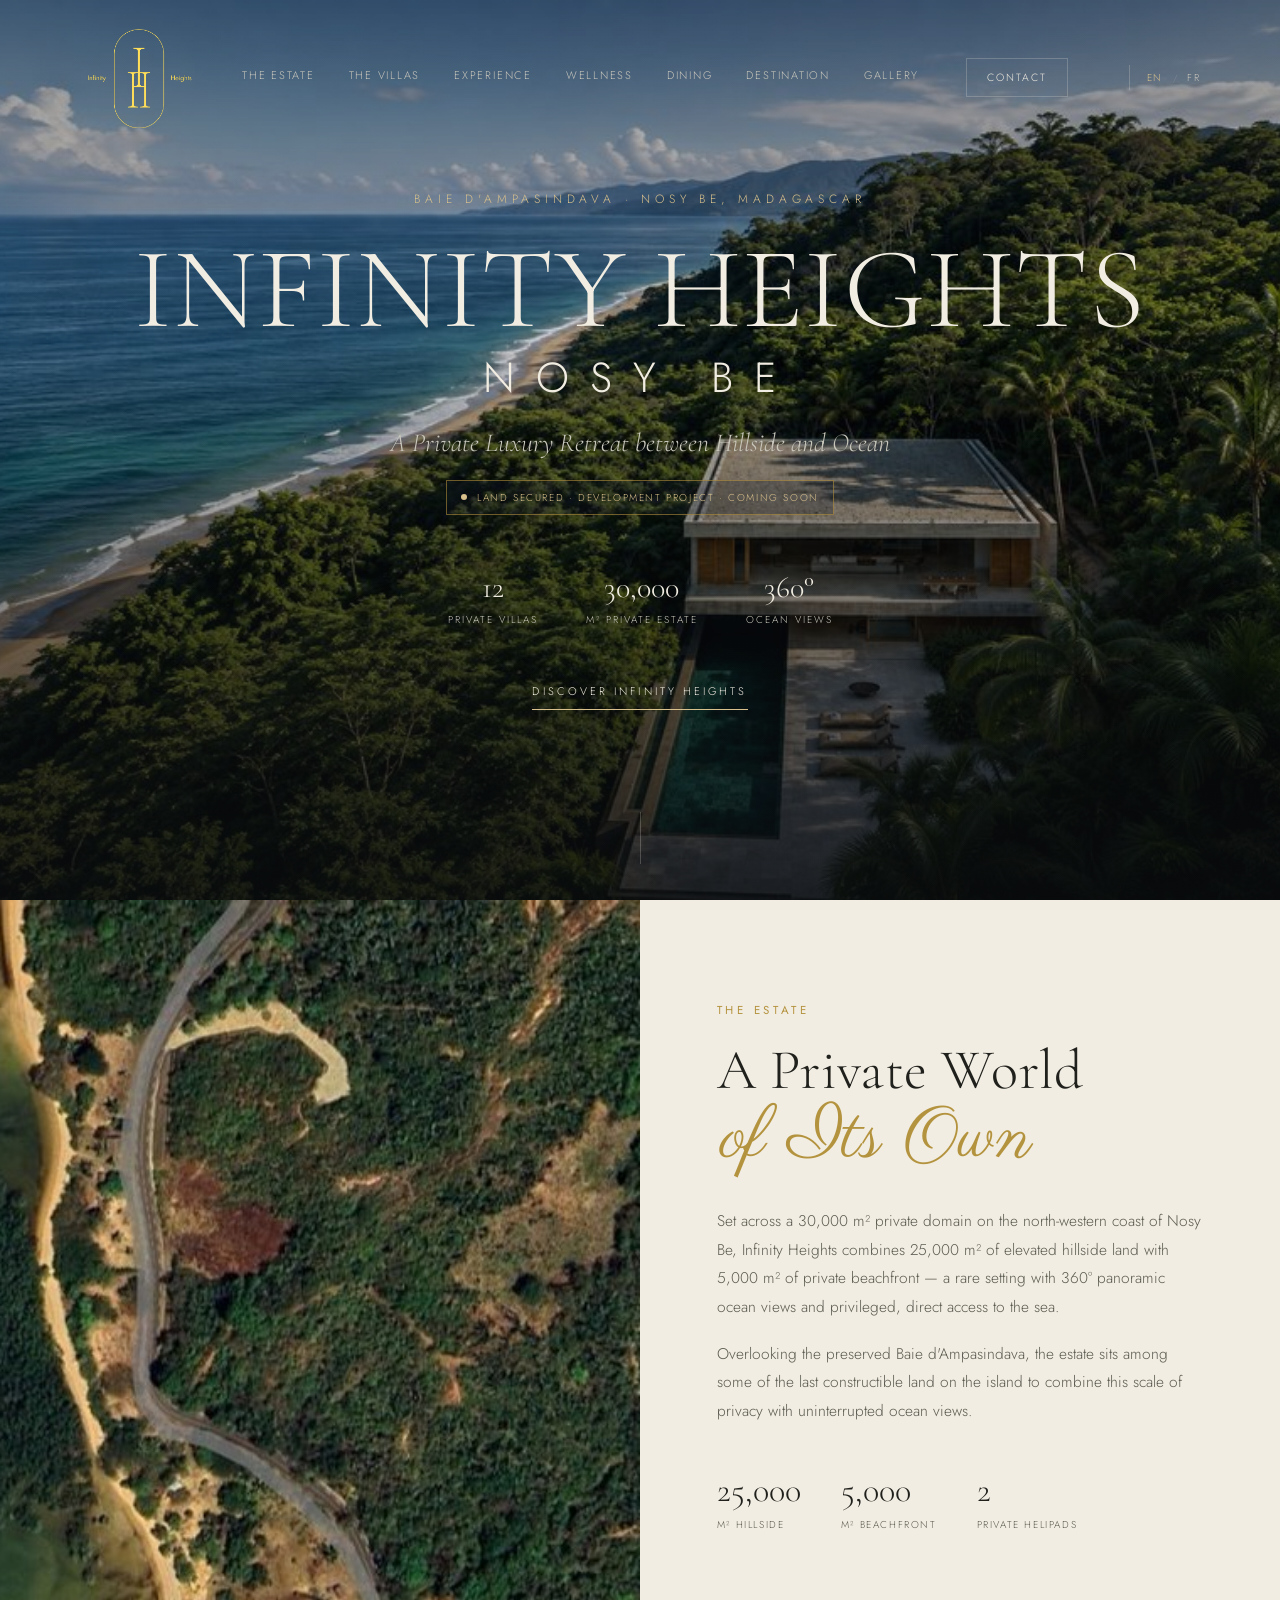
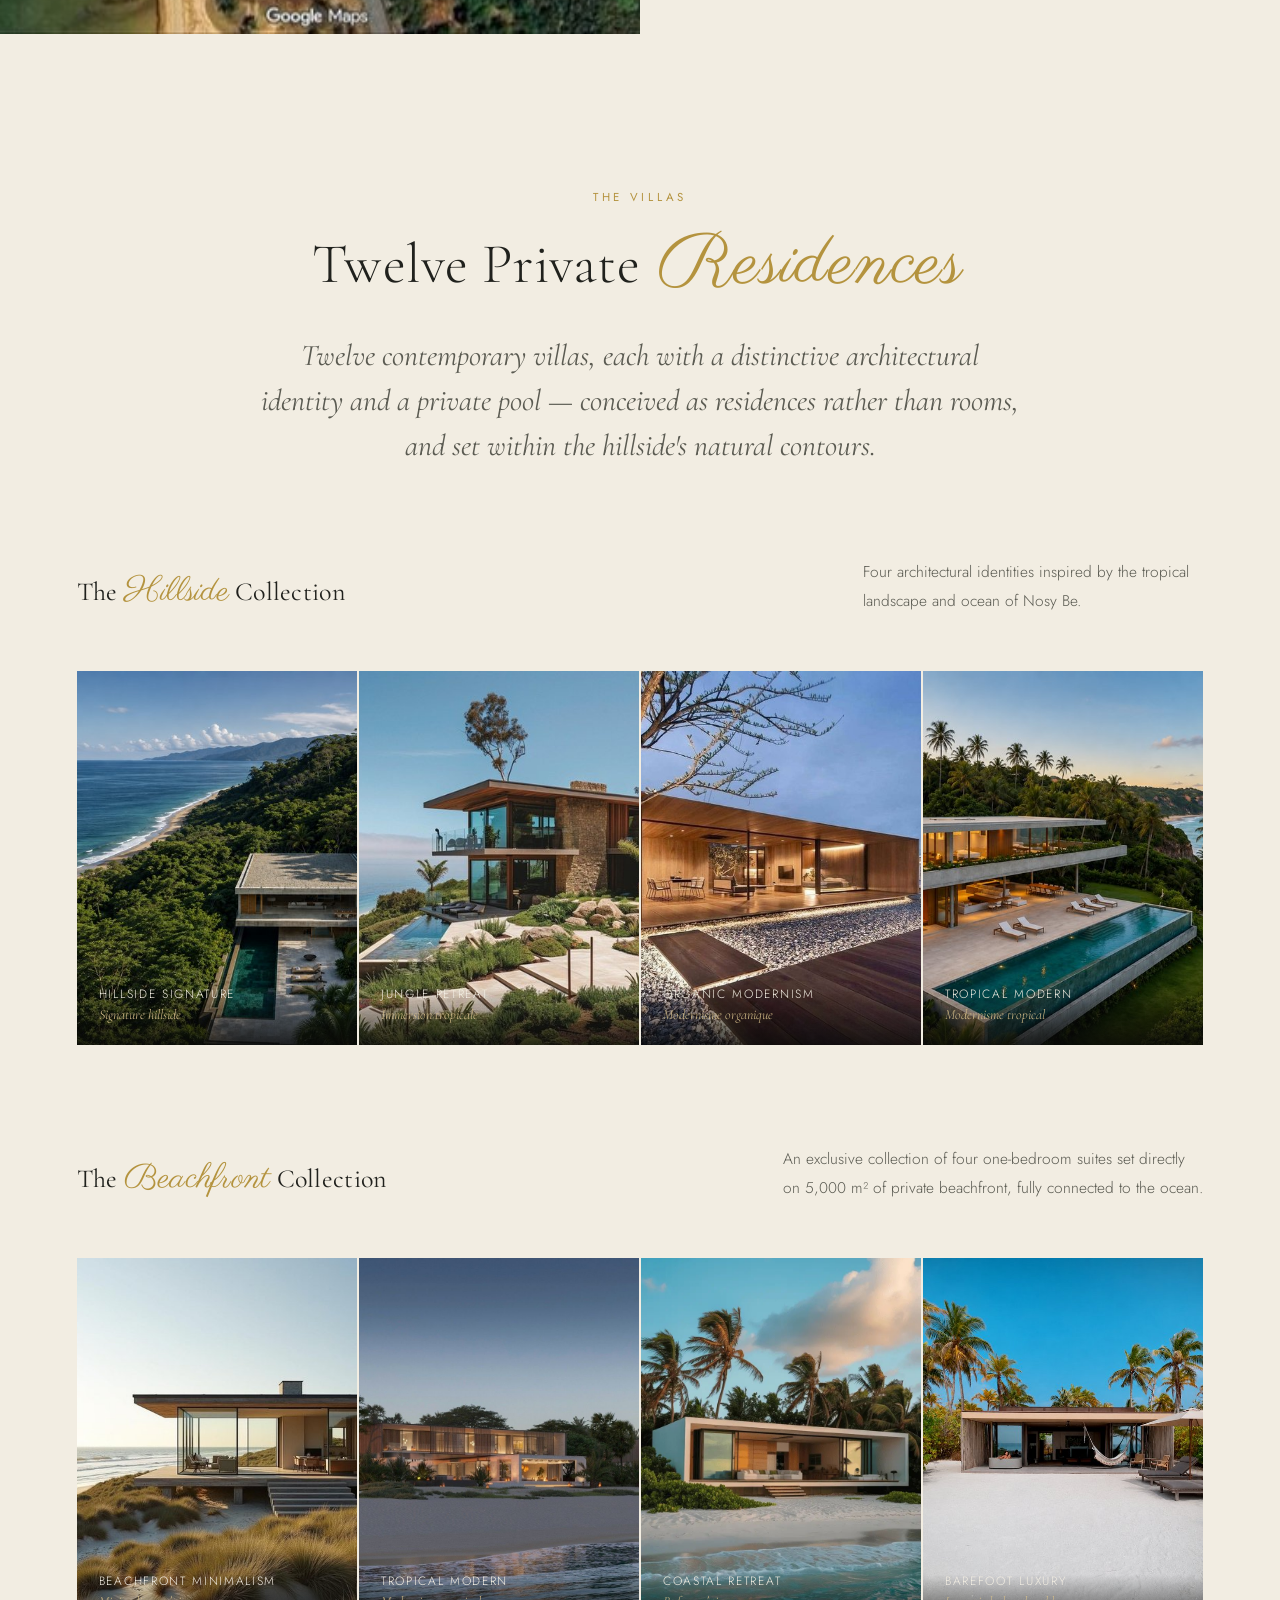
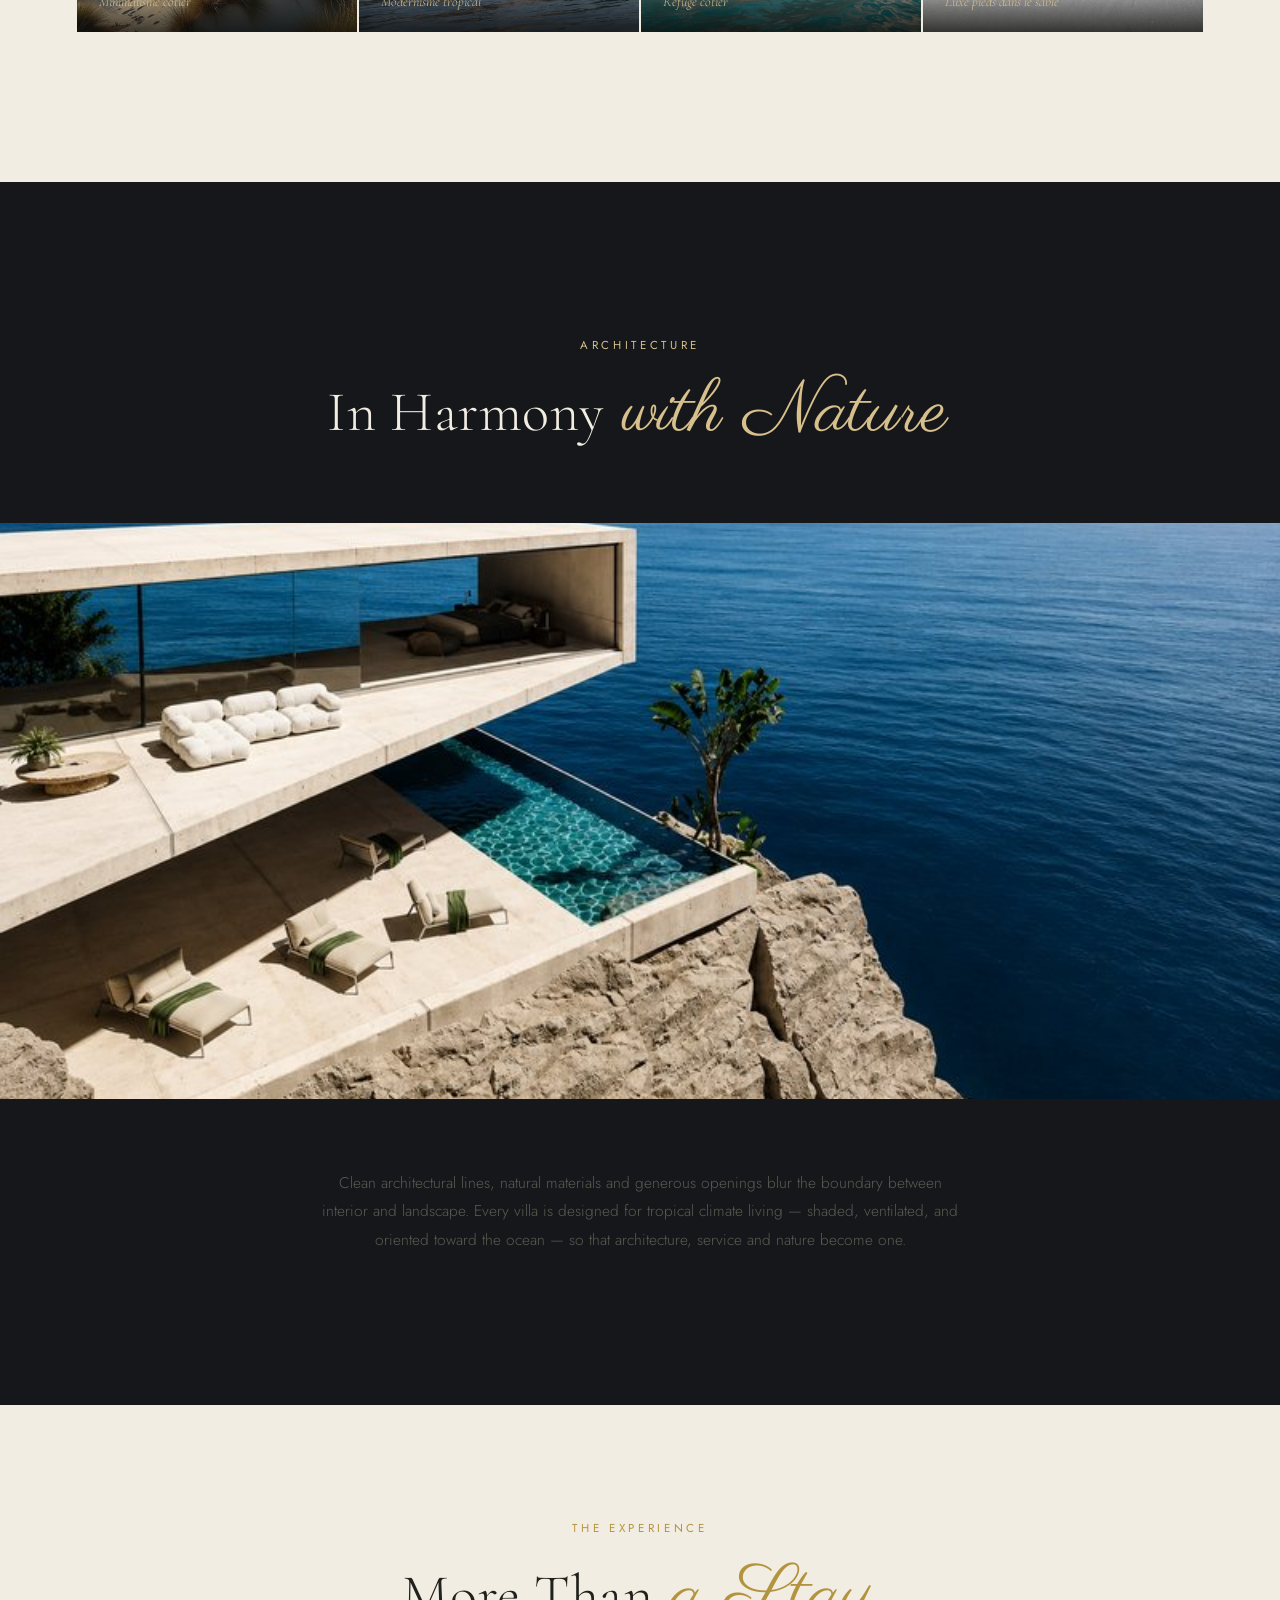
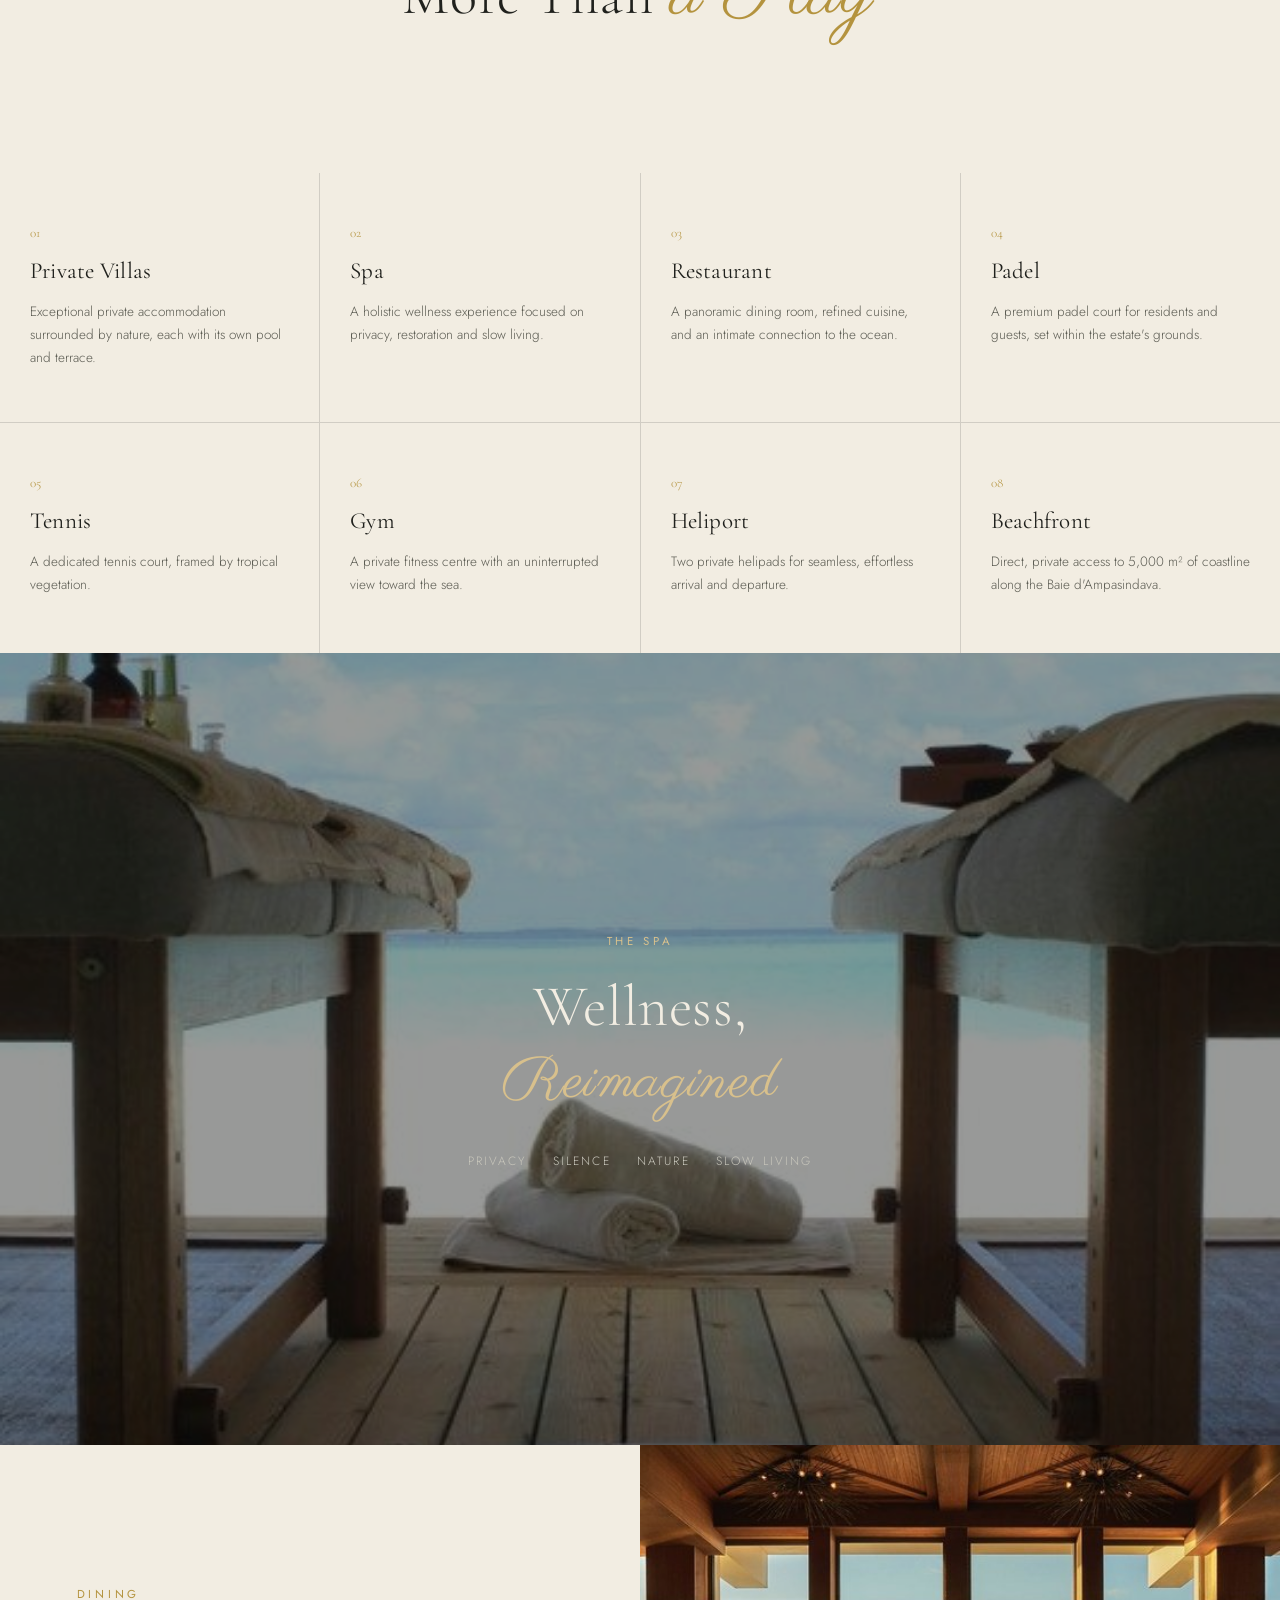
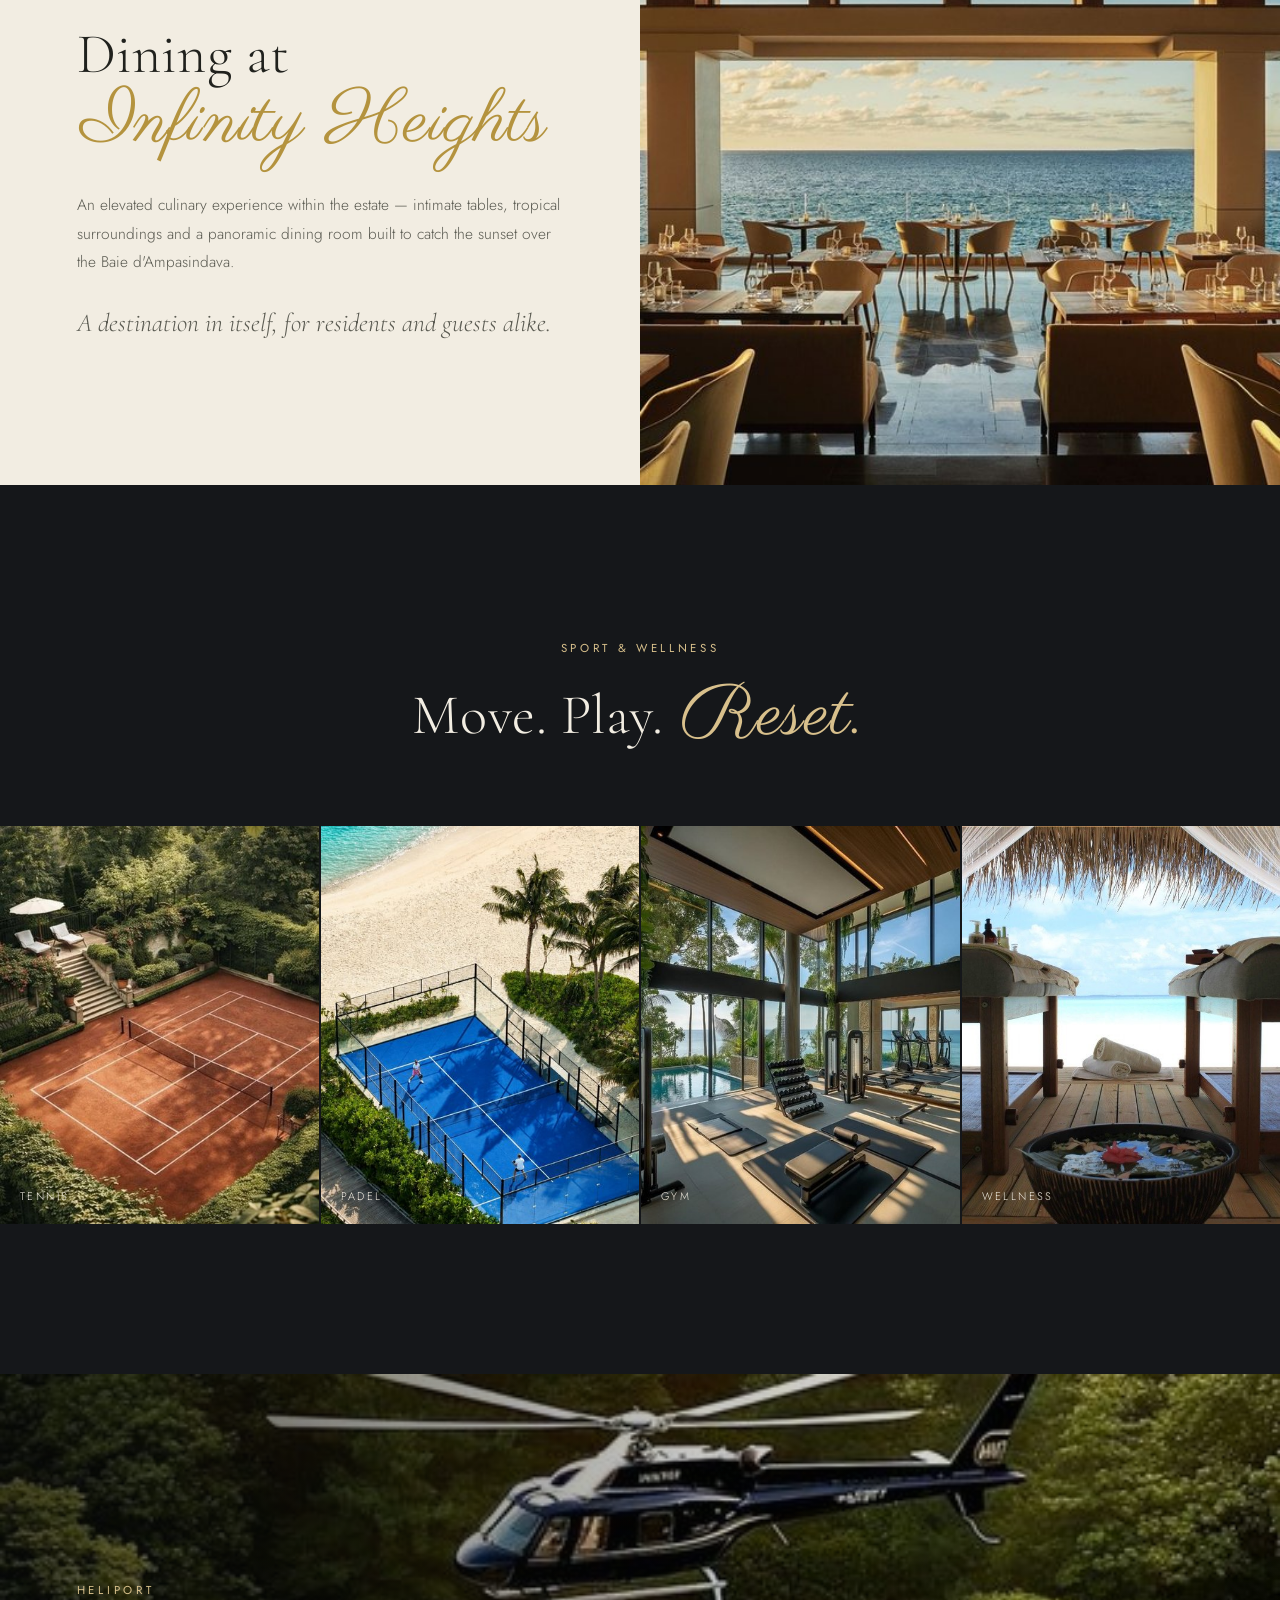
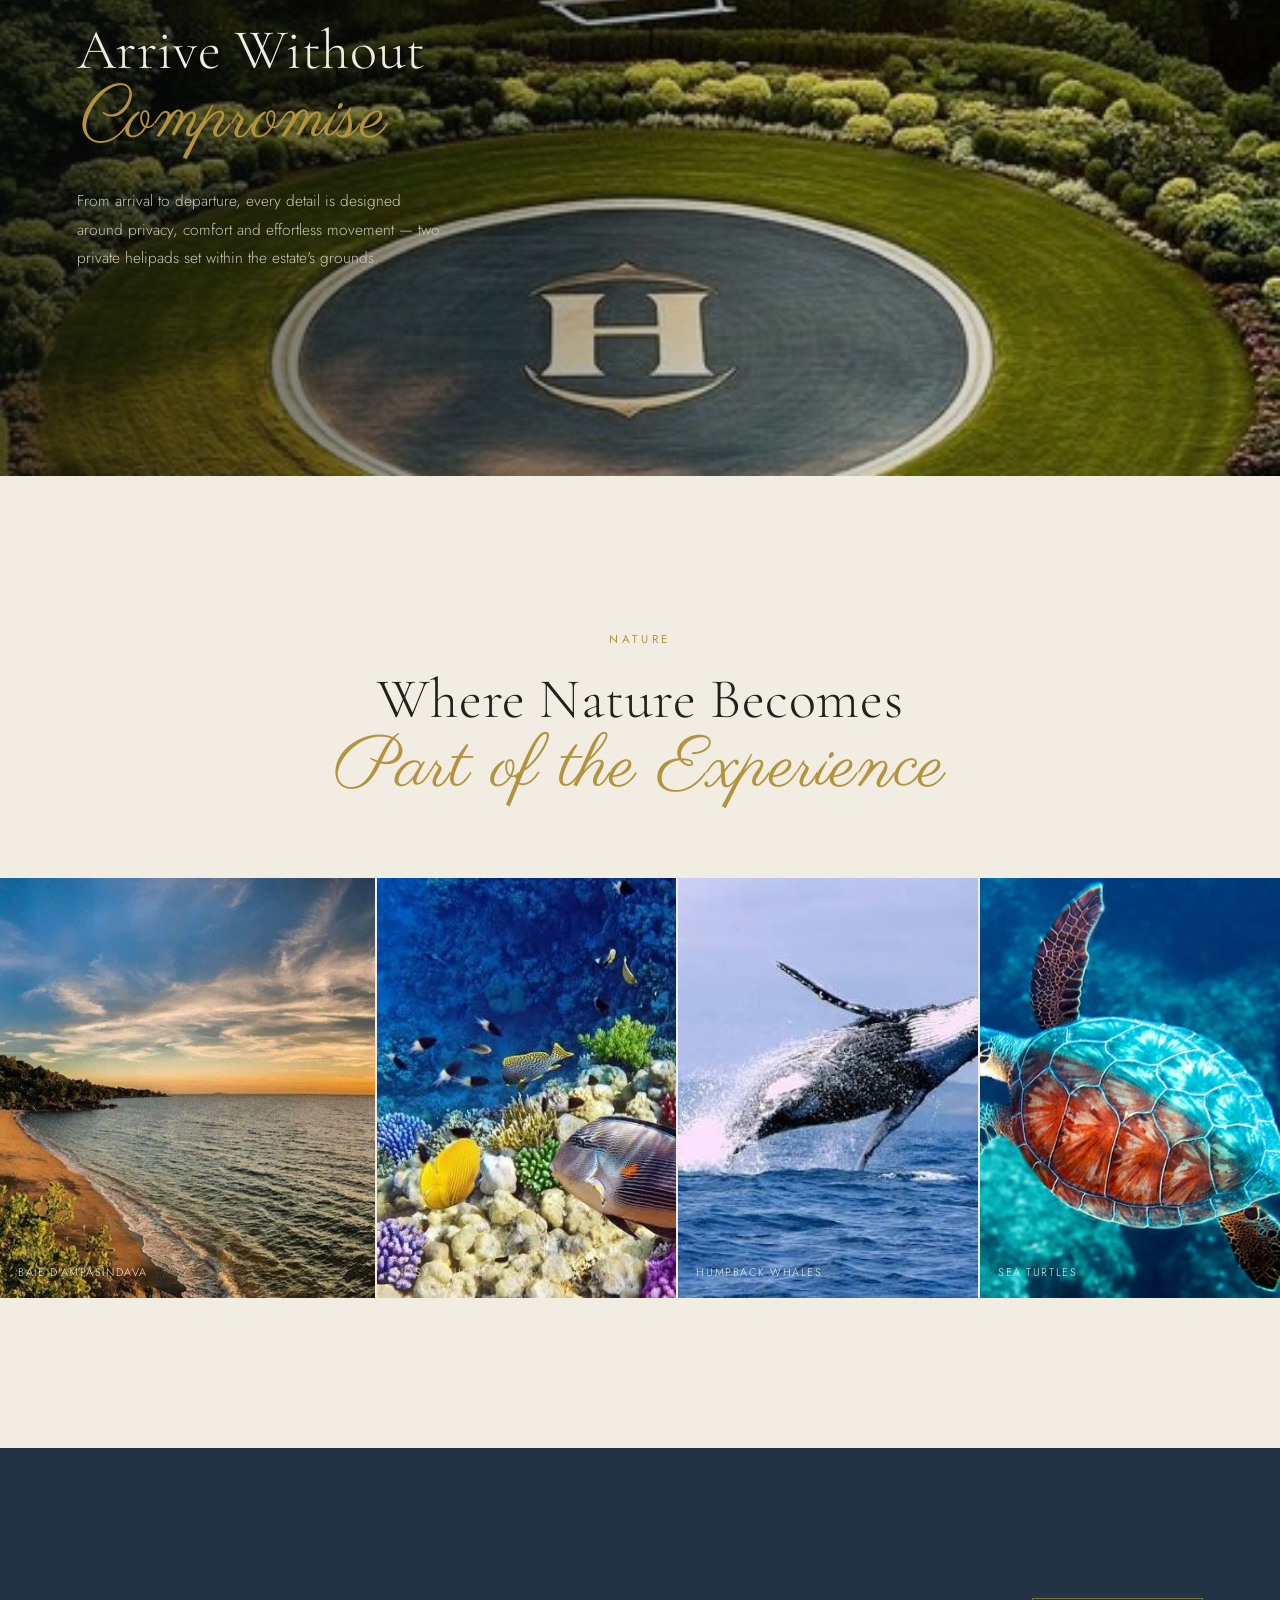
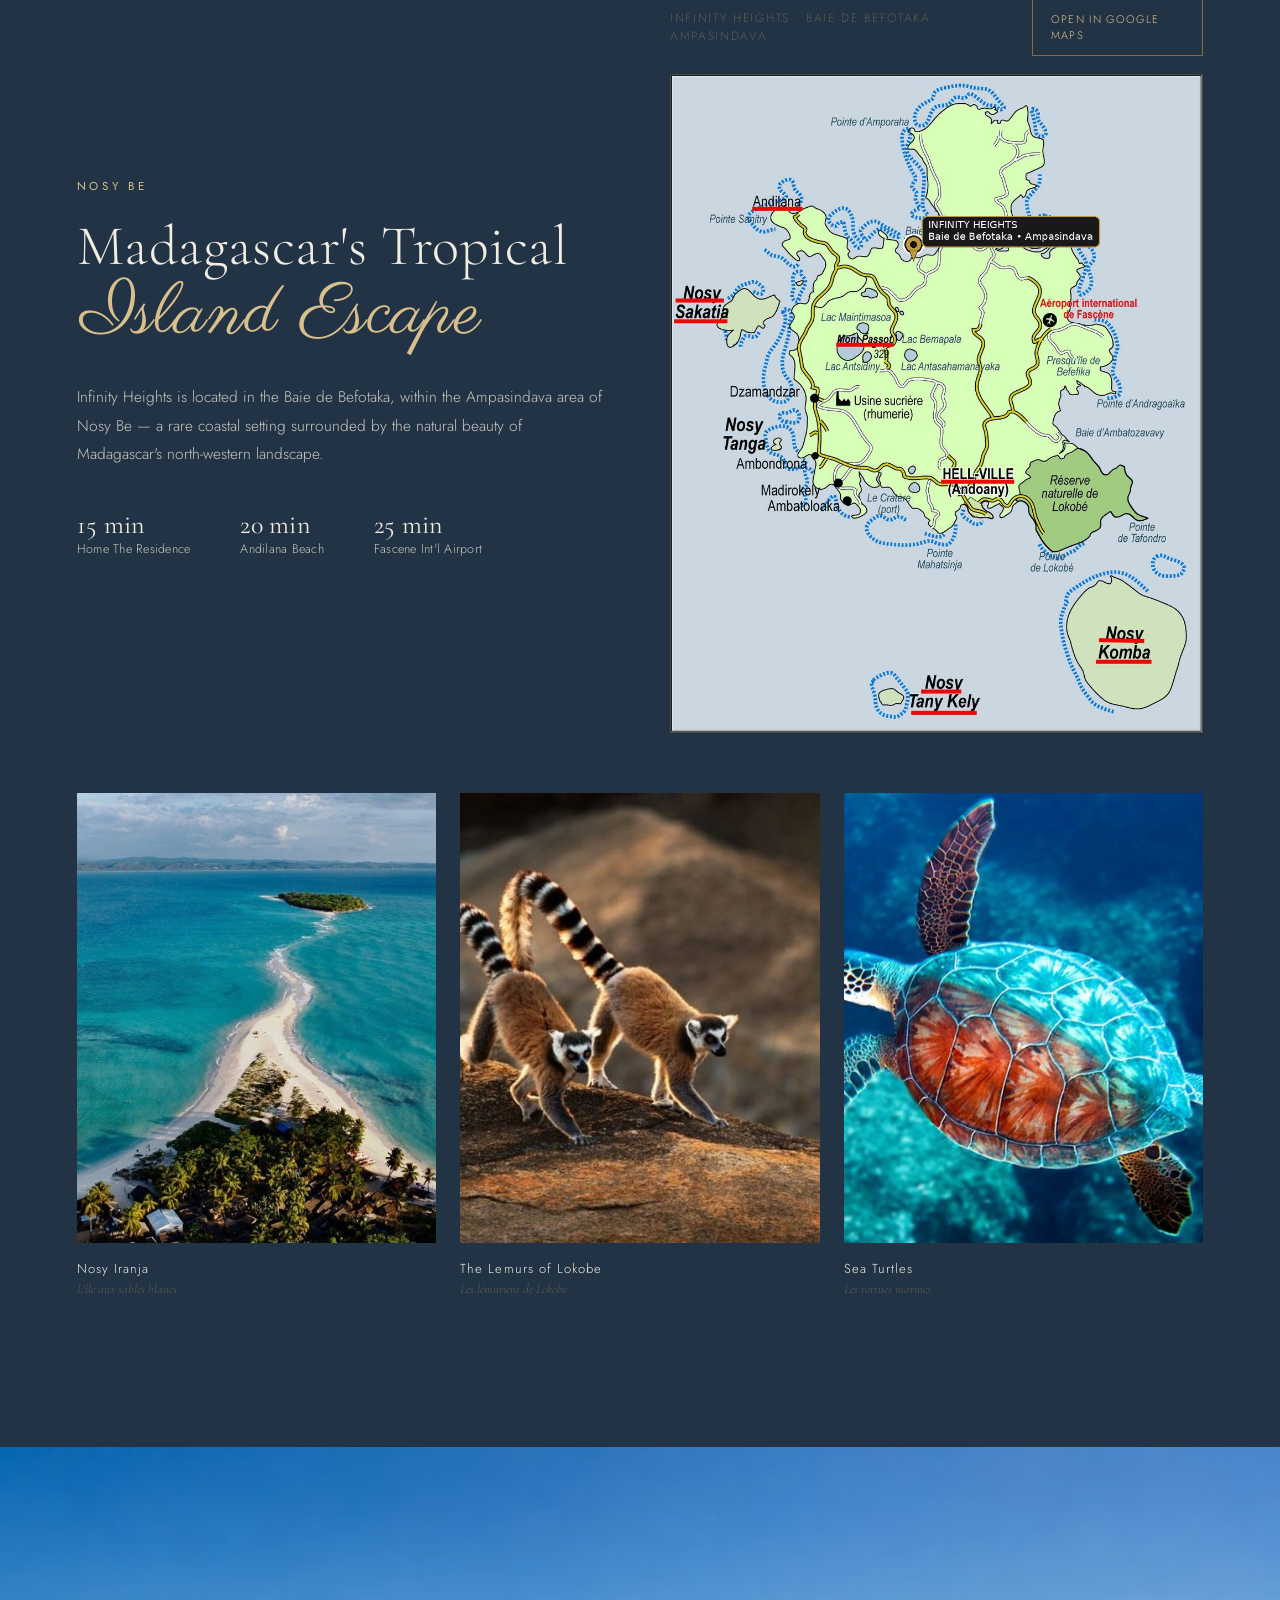
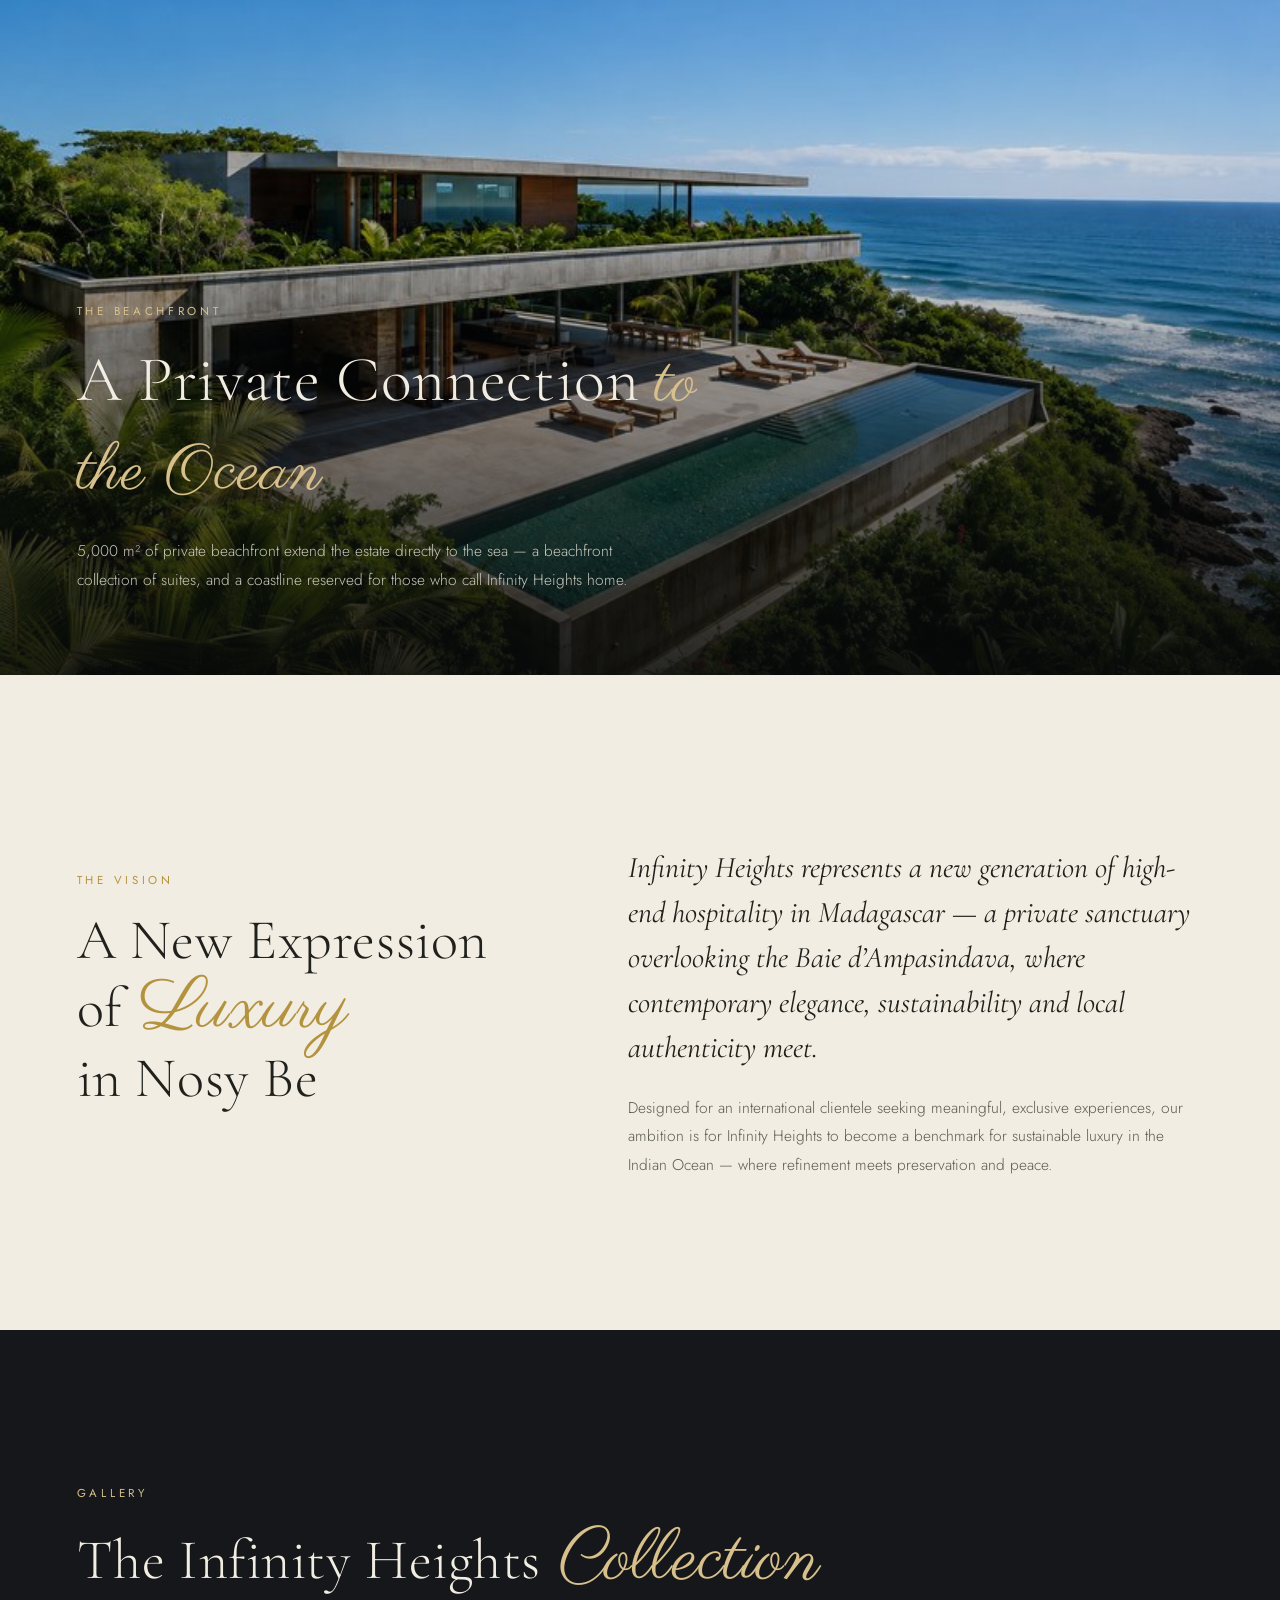
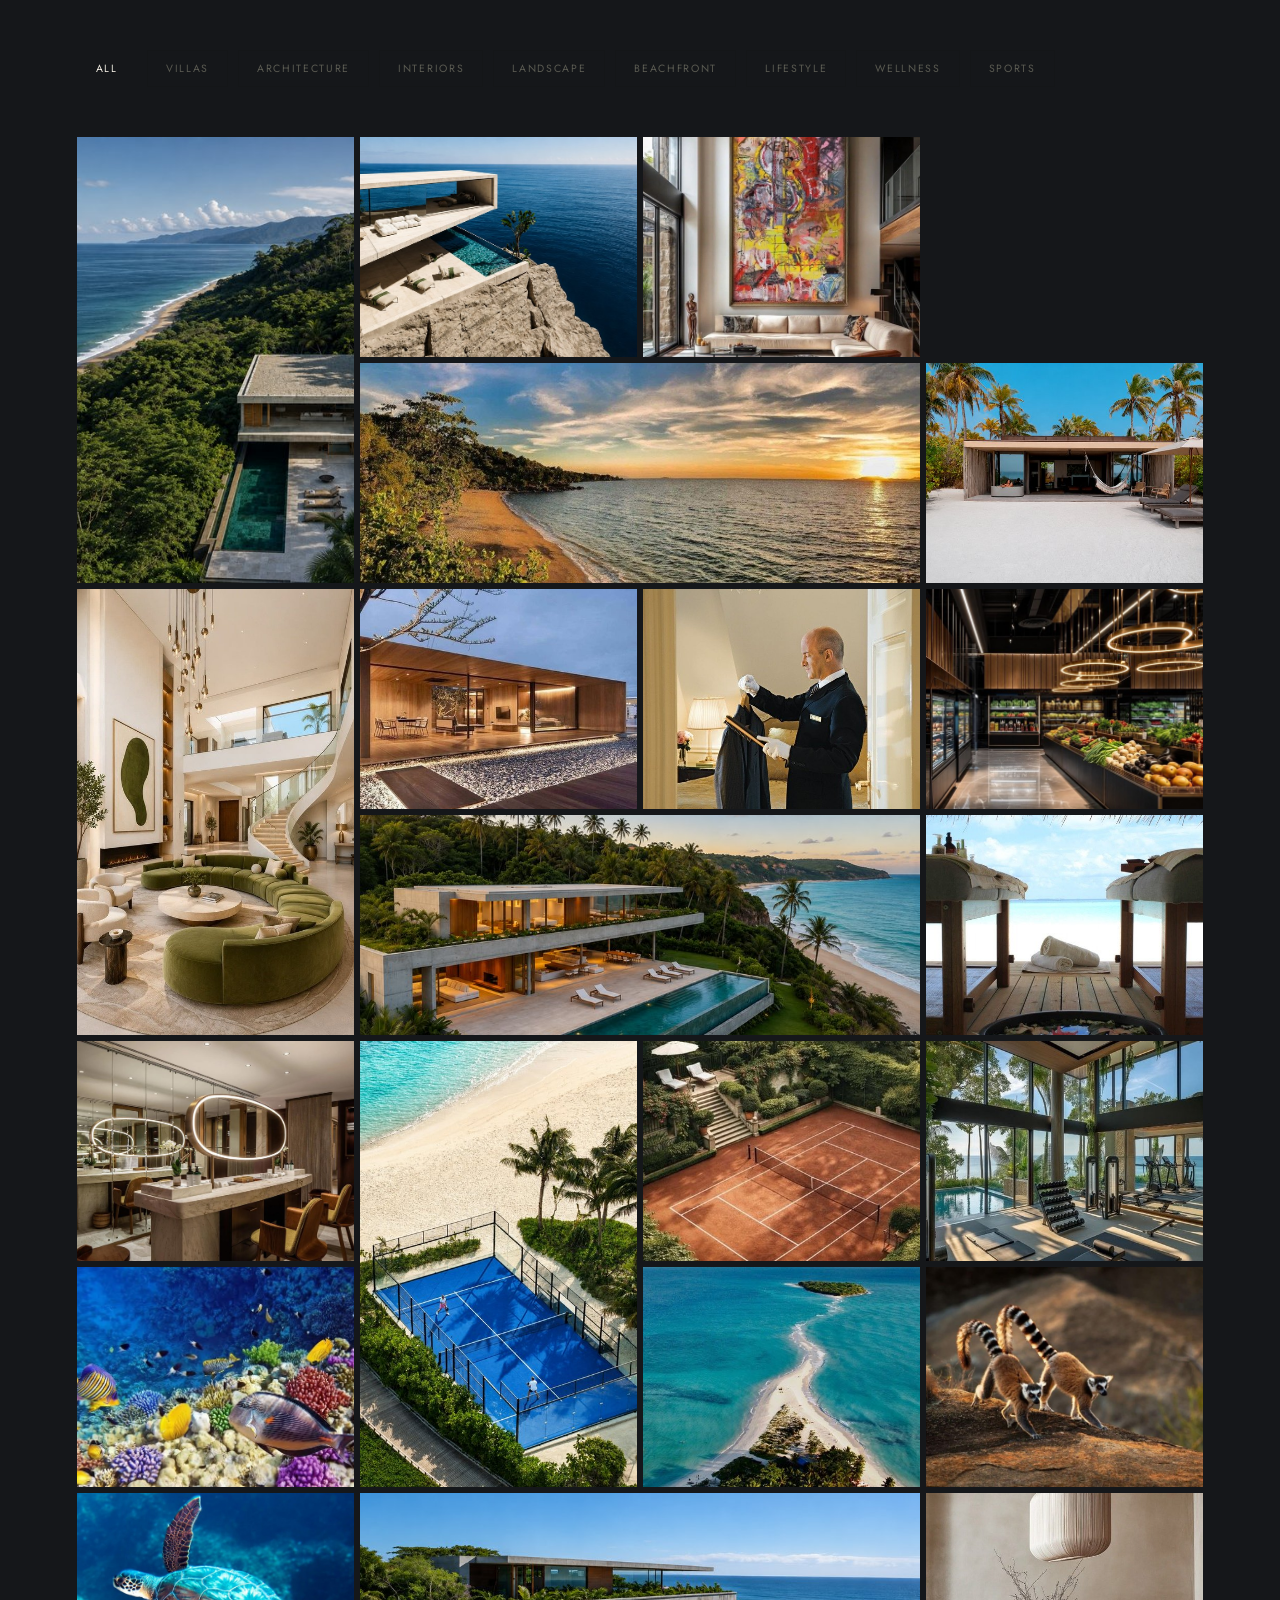
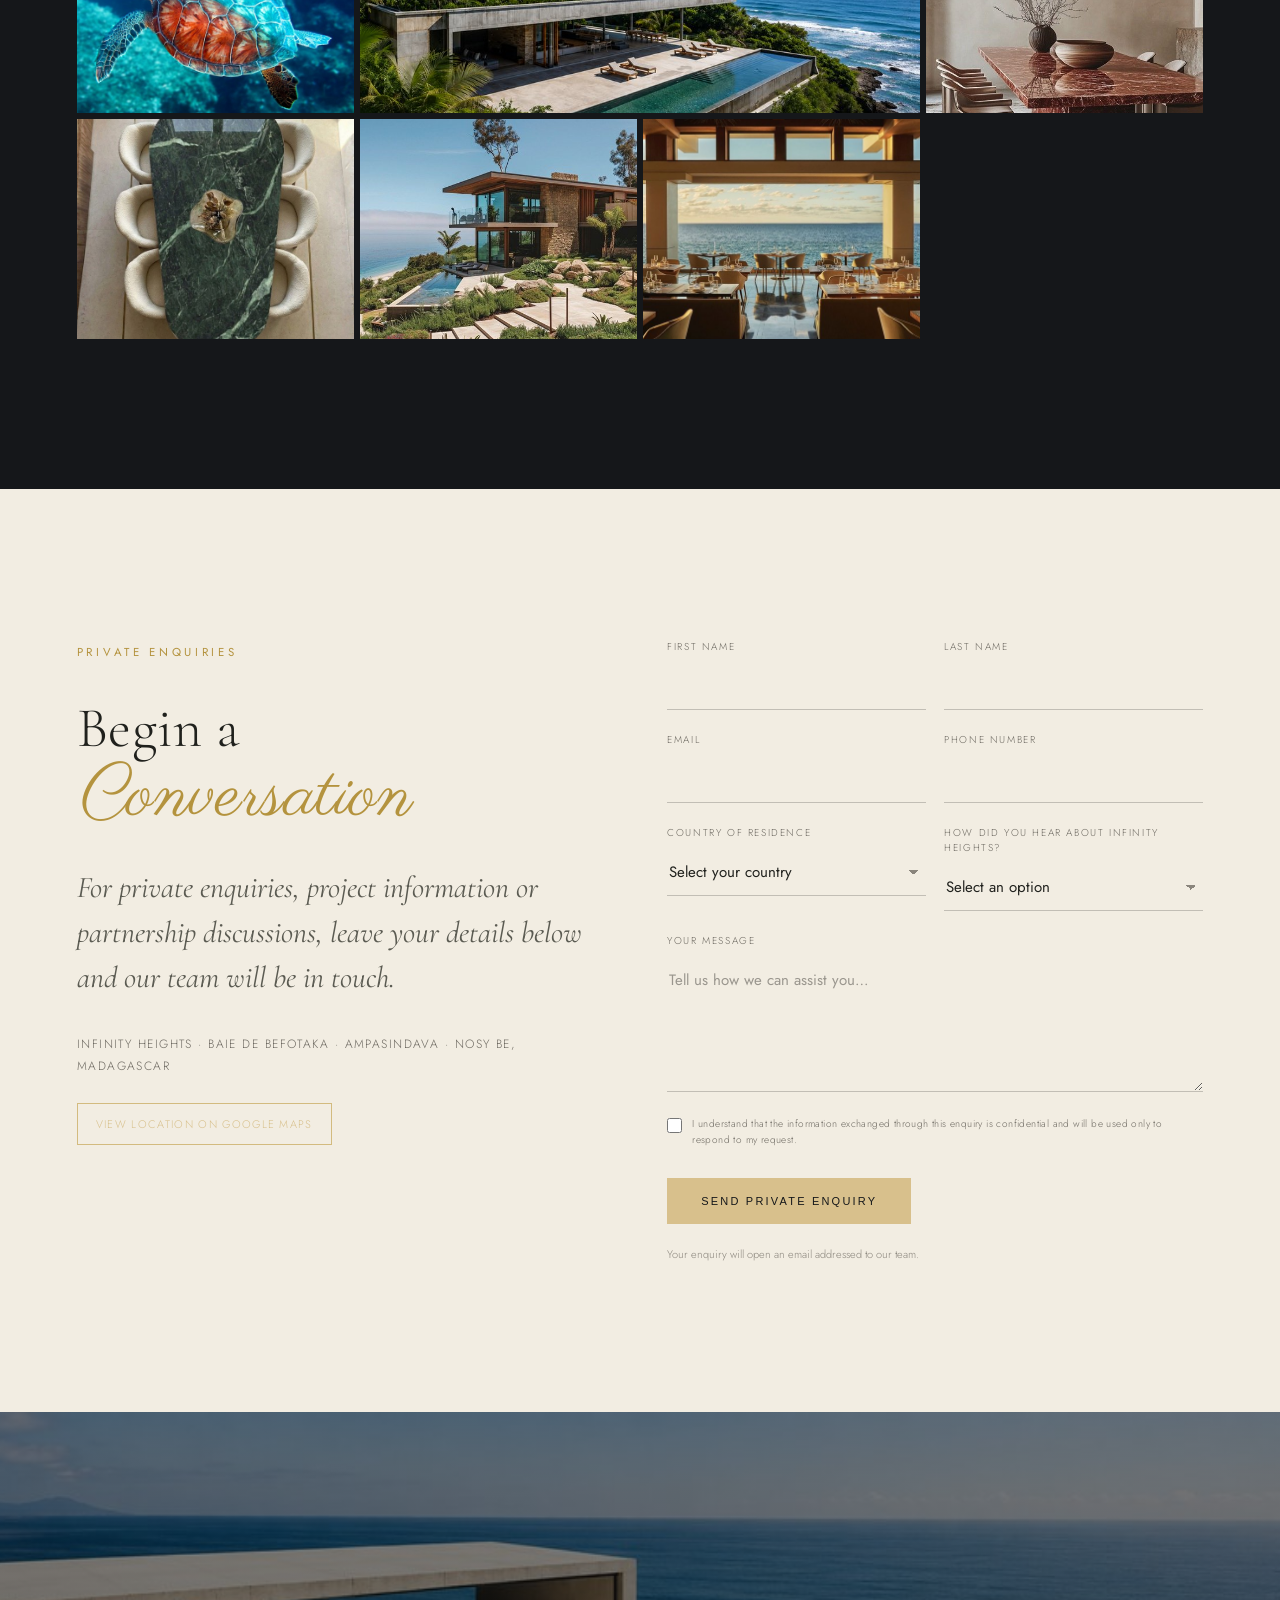
==== commit 016ea778: "Add files via upload" ====
--- a/index.html
+++ b/index.html
@@ -4,38 +4,8 @@
 <head>
 <meta charset="utf-8"/>
 <meta content="width=device-width, initial-scale=1.0" name="viewport"/>
-<title>Infinity Heights Nosy Be | Luxury Private Villas in Madagascar</title>
-<meta content="Discover Infinity Heights, a private luxury estate in Nosy Be, Madagascar, overlooking the Bay of Ampasindava. Explore private villas, exceptional experiences, wellness, dining and direct access to the sea." name="description"/>
-<meta name="robots" content="index, follow, max-image-preview:large, max-snippet:-1, max-video-preview:-1"/>
-<link rel="canonical" href="https://infinityheights.uk/"/>
-<meta property="og:type" content="website"/>
-<meta property="og:title" content="Infinity Heights Nosy Be | Luxury Private Villas in Madagascar"/>
-<meta property="og:description" content="A private luxury estate in Nosy Be, Madagascar, overlooking the Bay of Ampasindava. Discover exceptional villas, experiences and direct access to the sea."/>
-<meta property="og:url" content="https://infinityheights.uk/"/>
-<meta property="og:site_name" content="Infinity Heights"/>
-<meta name="twitter:card" content="summary_large_image"/>
-<meta name="twitter:title" content="Infinity Heights Nosy Be | Luxury Private Villas in Madagascar"/>
-<meta name="twitter:description" content="A private luxury estate in Nosy Be, Madagascar, overlooking the Bay of Ampasindava."/>
-<script type="application/ld+json">
-{
-  "@context": "https://schema.org",
-  "@type": "Hotel",
-  "name": "Infinity Heights Nosy Be Madagascar",
-  "url": "https://infinityheights.uk/",
-  "description": "Private luxury estate in Nosy Be, Madagascar, overlooking the Bay of Ampasindava, with private villas, exceptional experiences, wellness and dining.",
-  "address": {
-    "@type": "PostalAddress",
-    "streetAddress": "207 Baie d'Ampasindava",
-    "addressLocality": "Hell-Ville",
-    "addressRegion": "Nosy Be",
-    "addressCountry": "MG"
-  },
-  "areaServed": "Nosy Be, Madagascar",
-  "sameAs": []
-}
-</script>
-<link href="infinity-heights-favicon.png?v=2" rel="icon" sizes="32x32" type="image/png"/>
-<link href="infinity-heights-favicon.png?v=2" rel="shortcut icon" type="image/png"/>
+<title>Infinity Heights Nosy Be — Private Luxury Villas, Madagascar</title>
+<meta content="Infinity Heights Nosy Be. Twelve private villas between hillside and ocean, overlooking the Baie d'Ampasindava, Madagascar." name="description"/>
 <link href="https://fonts.googleapis.com" rel="preconnect"/>
 <link crossorigin="" href="https://fonts.gstatic.com" rel="preconnect"/>
 <link href="https://fonts.googleapis.com/css2?family=Cormorant+Garamond:ital,wght@0,300;0,400;0,500;0,600;1,400;1,500&amp;family=Jost:wght@300;400;500&amp;family=Parisienne&amp;display=swap" rel="stylesheet"/>
@@ -562,13 +532,8 @@
       text-transform:uppercase;
     }
     .mobile-menu a:hover{color:#fff;}
-    .mobile-menu .mobile-inquiry{
+    .mobile-menu .mobile-contact{
       margin-top:28px; padding:16px 18px; text-align:center;
-      border:1px solid var(--gold-light); color:var(--gold-light);
-      letter-spacing:.18em;
-    }
-    .mobile-menu .mobile-contact{
-      margin-top:10px; padding:16px 18px; text-align:center;
       background:var(--gold-light); color:var(--navy-deep);
       letter-spacing:.18em;
     }
@@ -584,6 +549,18 @@
 .mobile-lang-switch button.active,.mobile-lang-switch button:hover{color:var(--gold-light);}
 @media(max-width:900px){.lang-switch{display:none;}}
 
+
+/* ===== Project status + streamlined enquiry ===== */
+.project-status{display:inline-flex;align-items:center;gap:10px;margin:22px 0 2px;padding:9px 14px;border:1px solid rgba(191,153,62,.55);background:rgba(18,27,39,.28);color:var(--gold-light);font-family:'Jost',sans-serif;font-size:10px;letter-spacing:.16em;text-transform:uppercase}
+.status-dot{width:6px;height:6px;border-radius:50%;background:var(--gold-light);display:inline-block;flex:0 0 6px}
+.enquiry-section .form-row{grid-template-columns:1fr 1fr}
+.contact-form .form-select{width:100%;box-sizing:border-box;border:0;border-bottom:1px solid rgba(25,25,25,.22);background:transparent;padding:12px 24px 12px 2px;color:var(--ink);font-family:inherit;font-size:15px;outline:none;border-radius:0;appearance:none;background-image:linear-gradient(45deg,transparent 50%,#8a857c 50%),linear-gradient(135deg,#8a857c 50%,transparent 50%);background-position:calc(100% - 12px) 50%,calc(100% - 7px) 50%;background-size:5px 5px,5px 5px;background-repeat:no-repeat}
+.contact-form .form-select:focus{border-bottom-color:var(--gold)}
+.contact-form .consent{display:flex;flex-direction:row;align-items:flex-start;gap:10px;margin-top:2px}
+.contact-form .consent input{width:15px;height:15px;min-width:15px;margin:2px 0 0;accent-color:var(--gold);border:1px solid rgba(25,25,25,.35)}
+.contact-form .consent span{font-size:10px;line-height:1.6;letter-spacing:.04em;text-transform:none;color:#6e6a62}
+.final-buttons .outline{display:none}
+@media(max-width:800px){.project-status{font-size:9px;letter-spacing:.12em}.enquiry-section .form-row{grid-template-columns:1fr}.contact-form .consent span{font-size:10px}}
 
 /* ===== Location + enquiry additions ===== */
 .map-link{display:block;position:relative;overflow:hidden;border:1px solid rgba(191,153,62,.22)}
@@ -609,266 +586,6 @@
 .form-submit{border:0;cursor:pointer;align-self:flex-start;margin-top:8px}
 .form-note{font-size:11px;color:#8a857c;margin:0}
 @media(max-width:800px){.enquiry-grid{grid-template-columns:1fr;gap:44px}.form-row{grid-template-columns:1fr}.map-caption{align-items:flex-start;flex-direction:column;gap:12px}.map-cta{width:100%;box-sizing:border-box}}
-
-.contact-direct{margin-top:34px;display:flex;flex-direction:column;gap:10px;max-width:540px}
-.contact-direct-title{font-size:10px;letter-spacing:.16em;text-transform:uppercase;color:#8b856f;margin-bottom:2px}
-.contact-direct-row{display:flex;flex-wrap:wrap;gap:10px}
-.contact-direct-btn{display:inline-flex;align-items:center;justify-content:center;gap:10px;min-height:42px;padding:0 16px;border:1px solid rgba(25,25,25,.18);background:rgba(255,255,255,.18);color:var(--ink);text-decoration:none;font-size:10px;letter-spacing:.12em;text-transform:uppercase;cursor:pointer;transition:.25s ease}
-.contact-direct-btn:hover{border-color:var(--gold);background:rgba(255,255,255,.42)}
-.contact-direct-btn.whatsapp{border-color:rgba(25,25,25,.25)}
-.contact-copy-note{font-size:10px;color:#8a857c;min-height:14px;margin:0}
-@media(max-width:800px){.contact-direct-row{display:grid;grid-template-columns:1fr 1fr}.contact-direct-btn{width:100%;box-sizing:border-box}.contact-direct-btn.whatsapp{grid-column:1/-1}}
-</style>
-<style id="infinity-map-responsive">
-.location-map { background:#eee; }
-.location-map iframe { min-height:460px; }
-@media (max-width: 640px) {
-  .location-map iframe { height:360px; min-height:360px; }
-}
-</style>
-<style id="infinity-estate-plan">
-.estate-plan{
-  padding:clamp(70px,8vw,120px) 0 45px;
-  width:min(1180px,92vw);
-  margin:0 auto;
-}
-.estate-plan-heading{
-  text-align:center;
-  max-width:760px;
-  margin:0 auto 34px;
-}
-.estate-plan-heading .section-title{margin-top:8px;margin-bottom:12px;}
-.estate-plan-frame{
-  background:#f7f4ed;
-  border:1px solid rgba(180,147,62,.28);
-  padding:14px;
-  box-shadow:0 18px 55px rgba(0,0,0,.12);
-}
-.estate-plan-frame img{
-  display:block;
-  width:100%;
-  height:auto;
-  max-height:620px;
-  object-fit:contain;
-  background:#e9eef1;
-}
-@media(max-width:700px){
-  .estate-plan{padding:55px 0 28px;width:92vw;}
-  .estate-plan-frame{padding:7px;}
-  .estate-plan-frame img{max-height:470px;}
-}
-</style>
-<style id="estate-plan-polish">
-/* Estate: location plan replaces the aerial image, but keeps the same two-column footprint. */
-.estate-location-visual{
-  width:100%;
-  height:560px;
-  min-height:0;
-  background:#f5f1e7;
-  display:flex;
-  align-items:center;
-  justify-content:center;
-  overflow:hidden;
-}
-.estate-location-visual img{
-  display:block;
-  width:100%;
-  height:100%;
-  min-height:0;
-  object-fit:contain;
-  object-position:center;
-  background:#f5f1e7;
-  padding:10px;
-}
-@media (max-width: 900px){
-  .estate-location-visual{height:460px;}
-}
-@media (max-width: 760px){
-  .estate-location-visual{
-    height:auto;
-    min-height:0;
-    aspect-ratio:1 / 1;
-  }
-  .estate-location-visual img{
-    height:100%;
-    padding:6px;
-  }
-}
-</style>
-<style id="estate-google-map-layout">
-.estate-google-map{
-  width:100%;
-  height:520px;
-  background:#e9eef1;
-  border:1px solid rgba(180,147,62,.35);
-  box-sizing:border-box;
-  overflow:hidden;
-  position:relative;
-}
-.estate-google-map .location-map,
-.estate-google-map iframe{
-  width:100%;
-  height:100%;
-}
-.estate-map-link{
-  position:absolute;
-  right:18px;
-  bottom:18px;
-  display:inline-flex;
-  align-items:center;
-  justify-content:center;
-  min-height:42px;
-  padding:0 16px;
-  background:#f7f4ed;
-  color:#20211d;
-  text-decoration:none;
-  border:1px solid rgba(25,25,25,.18);
-  font-size:10px;
-  letter-spacing:.12em;
-  text-transform:uppercase;
-}
-.estate-map-link:hover{border-color:var(--gold);color:var(--gold);}
-.destination-intro{
-  max-width:900px;
-  margin:0 auto;
-}
-@media(max-width:900px){
-  .estate-google-map{height:420px;}
-}
-@media(max-width:760px){
-  .estate-google-map{height:360px;}
-  .estate-map-link{right:10px;bottom:10px;min-height:38px;font-size:9px;}
-}
-</style>
-<style id="infinity-estate-final-layout">
-  /* Centered estate layout: live Google Maps on the left, editorial copy on the right. */
-  #estate{padding:78px 4vw;}
-  #estate > .split{
-    width:min(1420px,100%);
-    margin:0 auto;
-    grid-template-columns:minmax(0,1fr) minmax(0,1fr);
-    gap:64px;
-    align-items:center;
-  }
-  #estate .estate-google-map{
-    width:100%;
-    height:520px;
-    border-radius:0;
-  }
-  #estate .text-col{padding:20px 2vw;}
-  @media (max-width:1024px){
-    #estate{padding:70px 6vw;}
-    #estate > .split{grid-template-columns:1fr;gap:42px;}
-    #estate .text-col{padding:0;}
-  }
-  @media (max-width:640px){
-    #estate{padding:55px 6vw;}
-    #estate > .split{gap:34px;}
-    #estate .estate-google-map{height:360px;}
-    header{min-height:78px;box-sizing:border-box;}
-    header .brand{display:flex !important;visibility:visible !important;opacity:1 !important;z-index:5;}
-    header .brand .official-logo{display:block !important;visibility:visible !important;opacity:1 !important;width:104px;height:auto;max-width:42vw;}
-    header .menu-toggle{display:flex !important;z-index:6;}
-  }
-</style>
-<style id="phone-country-searchable">
-.phone-field-wrap{
-  display:flex;
-  width:100%;
-  position:relative;
-  min-width:0;
-}
-.phone-field-wrap > #phoneCountry{
-  display:none !important;
-}
-.phone-country-picker{
-  position:relative;
-  flex:0 0 112px;
-  min-width:0;
-}
-.phone-country-trigger{
-  width:100%;
-  height:56px;
-  box-sizing:border-box;
-  display:flex;
-  align-items:center;
-  justify-content:space-between;
-  gap:8px;
-  padding:0 10px;
-  border:1px solid rgba(32,33,29,.22);
-  border-right:0;
-  border-radius:0;
-  background:transparent;
-  color:var(--text,#20211d);
-  font:inherit;
-  font-size:14px;
-  cursor:pointer;
-  white-space:nowrap;
-}
-.phone-country-trigger .country-label{
-  overflow:hidden;
-  text-overflow:ellipsis;
-}
-.phone-country-trigger .chevron{font-size:16px;opacity:.7;flex:0 0 auto;}
-.phone-country-menu{
-  display:none;
-  position:absolute;
-  z-index:1000;
-  left:0;
-  top:calc(100% + 5px);
-  width:320px;
-  max-width:min(320px, 80vw);
-  max-height:340px;
-  overflow:hidden;
-  background:#f7f4ed;
-  border:1px solid rgba(32,33,29,.18);
-  box-shadow:0 14px 40px rgba(0,0,0,.15);
-}
-.phone-country-menu.open{display:block;}
-.phone-country-search{
-  width:100%;
-  height:46px;
-  box-sizing:border-box;
-  border:0;
-  border-bottom:1px solid rgba(32,33,29,.14);
-  background:#fff;
-  padding:0 14px;
-  outline:none;
-  font:inherit;
-  font-size:14px;
-}
-.phone-country-options{
-  max-height:290px;
-  overflow-y:auto;
-}
-.phone-country-option{
-  width:100%;
-  border:0;
-  background:transparent;
-  text-align:left;
-  padding:10px 14px;
-  font:inherit;
-  font-size:14px;
-  cursor:pointer;
-  color:var(--text,#20211d);
-}
-.phone-country-option:hover,
-.phone-country-option.active{background:rgba(180,147,62,.12);}
-.phone-field-wrap > input[type="tel"]{
-  flex:1 1 auto;
-  min-width:0;
-  width:auto !important;
-  border-radius:0 !important;
-}
-.phone-field-wrap > input[type="tel"]{
-  font-variant-numeric:tabular-nums;
-}
-.phone-field-wrap > input[type="tel"]::placeholder{opacity:.45;}
-@media(max-width:700px){
-  .phone-country-picker{flex:0 0 112px;}
-  .phone-country-trigger{padding:0 8px;font-size:13px;}
-  .phone-country-menu{width:290px;max-width:90vw;}
-}
 </style>
 </head>
 <body>
@@ -887,84 +604,80 @@
 <!-- ============ HEADER ============ -->
 <header id="siteHeader">
 <div class="brand">
-<img alt="Infinity Heights" class="official-logo" decoding="async" src="[data-uri]"/>
+<img alt="Infinity Heights" class="official-logo" src="[data-uri]"/>
 </div>
 <nav class="primary-nav">
-<a data-en="The Estate" data-fr="Le Domaine" href="#estate">The Estate</a>
-<a data-en="The Villas" data-fr="Les Villas" href="#villas">The Villas</a>
-<a data-en="Experience" data-fr="Expérience" href="#experience">Experience</a>
-<a data-en="Wellness" data-fr="Bien-être" href="#wellness">Wellness</a>
-<a data-en="Dining" data-fr="Gastronomie" href="#dining">Dining</a>
-<a data-en="Destination" data-fr="Destination" href="#destination">Destination</a>
-<a data-en="Gallery" data-fr="Galerie" href="#gallery">Gallery</a>
+<a href="#estate">The Estate</a>
+<a href="#villas">The Villas</a>
+<a href="#experience">Experience</a>
+<a href="#wellness">Wellness</a>
+<a href="#dining">Dining</a>
+<a href="#destination">Destination</a>
+<a href="#gallery">Gallery</a>
 </nav>
-<a class="nav-cta" data-en="Contact" data-fr="Contact" href="#contact">Contact</a>
-<div aria-label="Language selector" class="lang-switch" data-en-aria-label="Language selector" data-fr-aria-label="Sélecteur de langue">
-<button class="active" data-lang="en" type="button">EN</button>
-<span style="color:var(--line-light);font-size:9px;">/</span>
-<button data-lang="fr" type="button">FR</button>
-</div>
-<button aria-expanded="false" aria-label="Open navigation" class="menu-toggle" data-en-aria-label="Open navigation" data-fr-aria-label="Ouvrir la navigation" id="menuToggle">
-<span></span><span></span><span></span>
+<a class="nav-cta" href="#contact">Contact</a>
+<div class="lang-switch" aria-label="Language selector">
+  <button type="button" data-lang="en" class="active">EN</button>
+  <span style="color:var(--line-light);font-size:9px;">/</span>
+  <button type="button" data-lang="fr">FR</button>
+</div>
+<button class="menu-toggle" id="menuToggle" aria-label="Open navigation" aria-expanded="false">
+  <span></span><span></span><span></span>
 </button>
 </header>
 <div class="mobile-menu-backdrop" id="mobileMenuBackdrop"></div>
-<nav aria-label="Mobile navigation" class="mobile-menu" data-en-aria-label="Mobile navigation" data-fr-aria-label="Navigation mobile" id="mobileMenu">
-<button aria-label="Close navigation" class="mobile-menu-close" data-en-aria-label="Close navigation" data-fr-aria-label="Fermer la navigation" id="menuClose">×</button>
-<div class="mobile-menu-kicker">Infinity Heights · Nosy Be</div>
-<a data-en="The Estate" data-fr="Le Domaine" href="#estate">The Estate</a>
-<a data-en="The Villas" data-fr="Les Villas" href="#villas">The Villas</a>
-<a data-en="The Experience" data-fr="L’Expérience" href="#experience">The Experience</a>
-<a data-en="Wellness" data-fr="Bien-être" href="#wellness">Wellness</a>
-<a data-en="Dining" data-fr="Gastronomie" href="#dining">Dining</a>
-<a data-en="The Destination" data-fr="La Destination" href="#destination">The Destination</a>
-<a data-en="Gallery" data-fr="Galerie" href="#gallery">Gallery</a>
-<a class="mobile-inquiry" data-en="Private Enquiries" data-fr="Demande privée" href="#contact">Private Enquiries</a>
-<a class="mobile-contact" data-en="Contact" data-fr="Contact" href="#contact">Contact</a>
-<div aria-label="Language selector" class="mobile-lang-switch" data-en-aria-label="Language selector" data-fr-aria-label="Sélecteur de langue">
-<button class="active" data-lang="en" type="button">EN</button>
-<span style="color:var(--line-light);font-size:9px;">/</span>
-<button data-lang="fr" type="button">FR</button>
-</div>
+<nav class="mobile-menu" id="mobileMenu" aria-label="Mobile navigation">
+  <button class="mobile-menu-close" id="menuClose" aria-label="Close navigation">×</button>
+  <div class="mobile-menu-kicker">Infinity Heights · Nosy Be</div>
+  <a href="#estate">The Estate</a>
+  <a href="#villas">The Villas</a>
+  <a href="#experience">The Experience</a>
+  <a href="#wellness">Wellness</a>
+  <a href="#dining">Dining</a>
+  <a href="#destination">The Destination</a>
+  <a href="#gallery">Gallery</a>
+  <a class="mobile-contact" href="#contact">Private Enquiries</a>
+  <div class="mobile-lang-switch" aria-label="Language selector">
+    <button type="button" data-lang="en" class="active">EN</button>
+    <span style="color:var(--line-light);font-size:9px;">/</span>
+    <button type="button" data-lang="fr">FR</button>
+  </div>
 </nav>
 <!-- ============ HERO ============ -->
 <section class="hero" id="top">
-<img alt="Luxury private villa overlooking the ocean in Nosy Be, Madagascar" data-en-alt="Luxury private villa overlooking the ocean in Nosy Be, Madagascar" data-fr-alt="Villa de luxe privée surplombant l’océan à Nosy Be, Madagascar" decoding="async" src="img-02.webp"/>
+<img alt="Infinity Heights villa overlooking the ocean, Nosy Be" src="[data-uri]"/>
 <div class="hero-inner">
 <div class="hero-eyebrow">Baie d'Ampasindava · Nosy Be, Madagascar</div>
 <h1>INFINITY HEIGHTS<span class="nosybe">NOSY BE</span></h1>
-<p class="hero-sub" data-en="A Private Luxury Retreat between Hillside and Ocean" data-fr="Un refuge privé de luxe entre colline et océan">A Private Luxury Retreat between Hillside and Ocean</p>
+<p class="hero-sub">A Private Luxury Retreat between Hillside and Ocean</p>
+<div class="project-status" role="status">
+  <span class="status-dot" aria-hidden="true"></span>
+  <span data-en="Land Secured · Development Project · Coming Soon" data-fr="Terrain sécurisé · Projet en développement · Prochainement">Land Secured · Development Project · Coming Soon</span>
+</div>
 <div class="hero-stats">
-<div class="stat"><span class="num">12</span><span class="label" data-en="Private Villas" data-fr="Villas privées">Private Villas</span></div>
-<div class="stat"><span class="num">30,000</span><span class="label" data-en="m² Private Estate" data-fr="Domaine privé de 30 000 m²">m² Private Estate</span></div>
-<div class="stat"><span class="num">360°</span><span class="label" data-en="Ocean Views" data-fr="Vues panoramiques sur l’océan">Ocean Views</span></div>
-</div>
-<a class="hero-cta" data-en="Discover Infinity Heights" data-fr="Découvrir Infinity Heights" href="#estate">Discover Infinity Heights</a>
+<div class="stat"><span class="num">12</span><span class="label">Private Villas</span></div>
+<div class="stat"><span class="num">30,000</span><span class="label">m² Private Estate</span></div>
+<div class="stat"><span class="num">360°</span><span class="label">Ocean Views</span></div>
+</div>
+<a class="hero-cta" href="#estate">Discover Infinity Heights</a>
 </div>
 <div class="scroll-cue"></div>
 </section>
 <!-- ============ THE ESTATE ============ -->
 <section id="estate">
 <div class="split">
-<div class="estate-google-map reveal">
-<div class="location-map">
-<iframe allowfullscreen="" height="520" loading="lazy" referrerpolicy="strict-origin-when-cross-origin" src="https://www.google.com/maps/embed?pb=!1m18!1m12!1m3!1d4105.894584086483!2d48.25770588120861!3d-13.262444553767784!2m3!1f0!2f0!3f0!3m2!1i1024!2i768!4f13.1!3m3!1m2!1s0x2213bb4c61b5083f%3A0xdfbc77c88af2326d!2sInfinity%20Heights%20Nosy%20be%20Madagascar!5e1!3m2!1sfr!2smg!4v1787120158887!5m2!1sfr!2smg" style="border:0;display:block;" title="Infinity Heights Nosy Be Madagascar on Google Maps" width="100%"></iframe>
-</div>
-<a class="estate-map-link" data-en="
-    Open in Google Maps
-  " data-fr="Ouvrir dans Google Maps" href="https://maps.app.goo.gl/XiTho5u1AzdpgmKj7" rel="noopener" target="_blank">
-    Open in Google Maps
-  </a>
+<div class="img-col reveal">
+<img alt="Aerial view of Baie d'Ampasindava and the Infinity Heights site" src="[data-uri]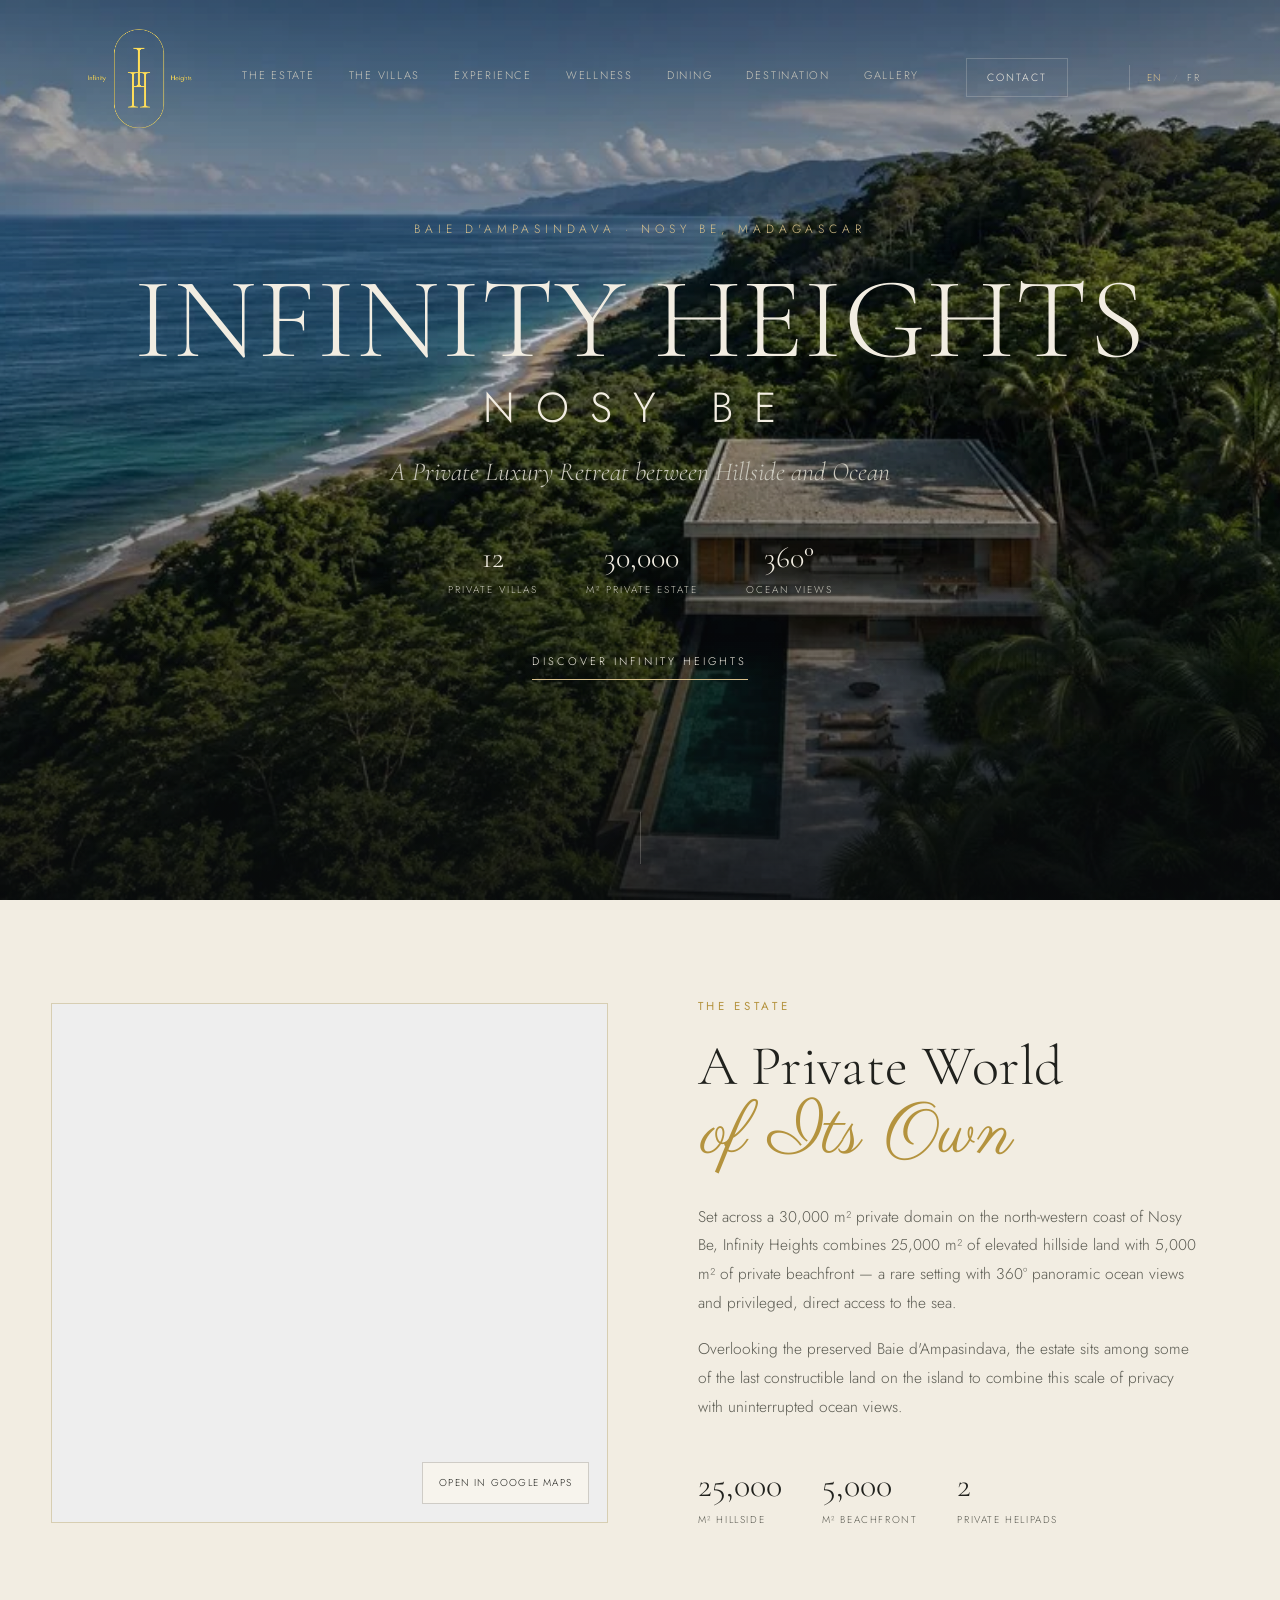
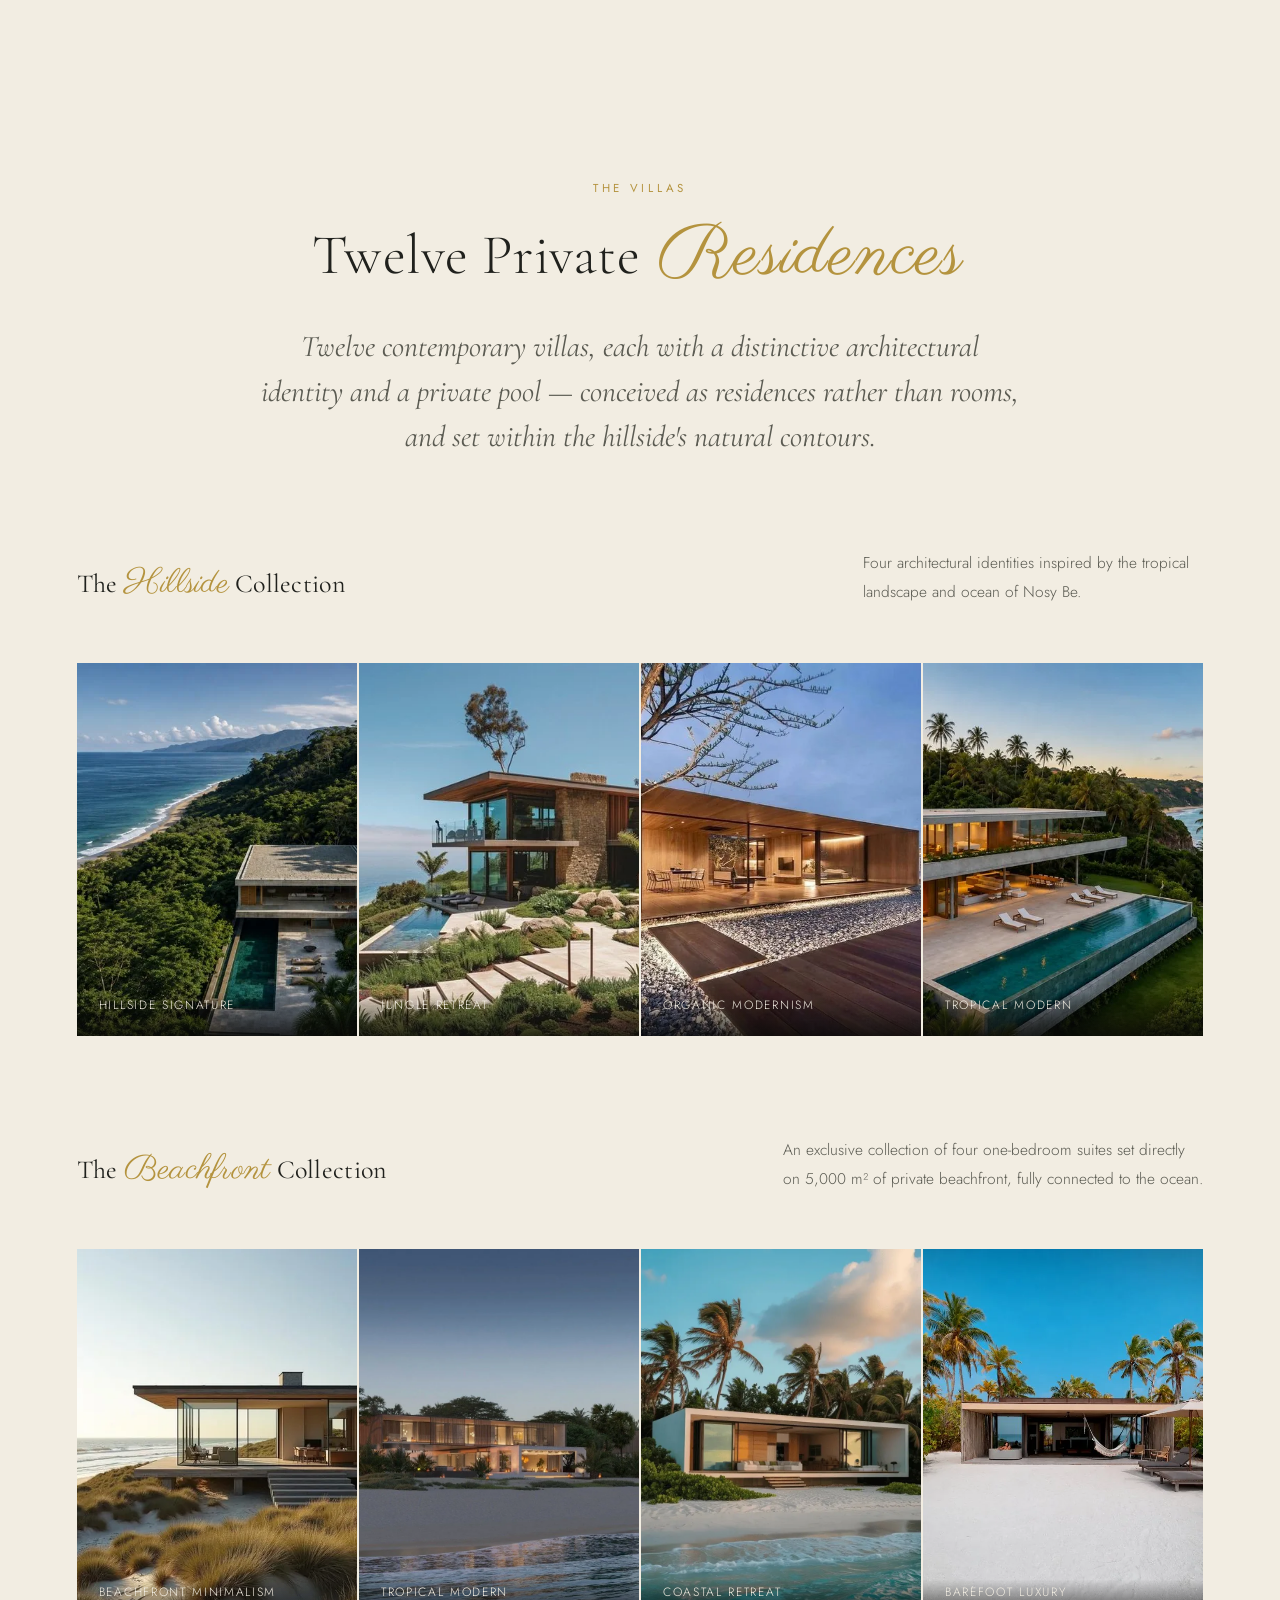
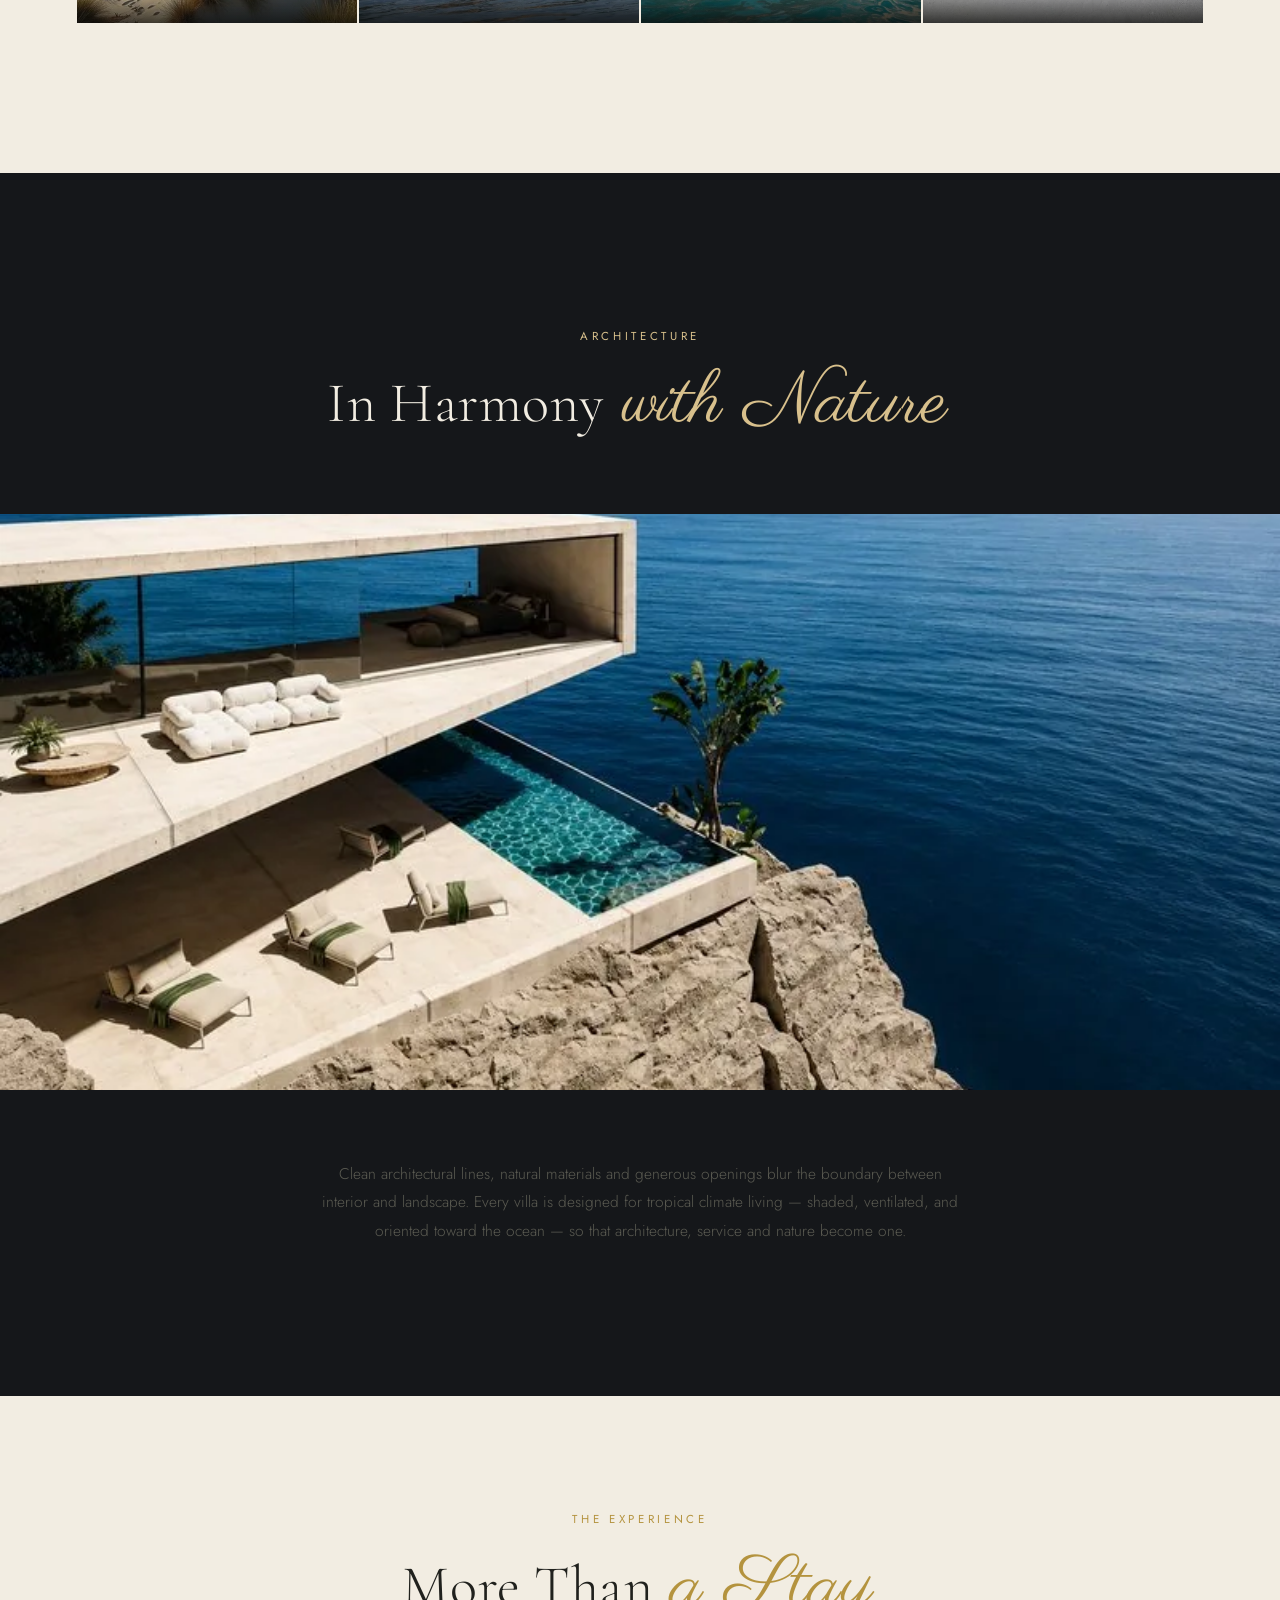
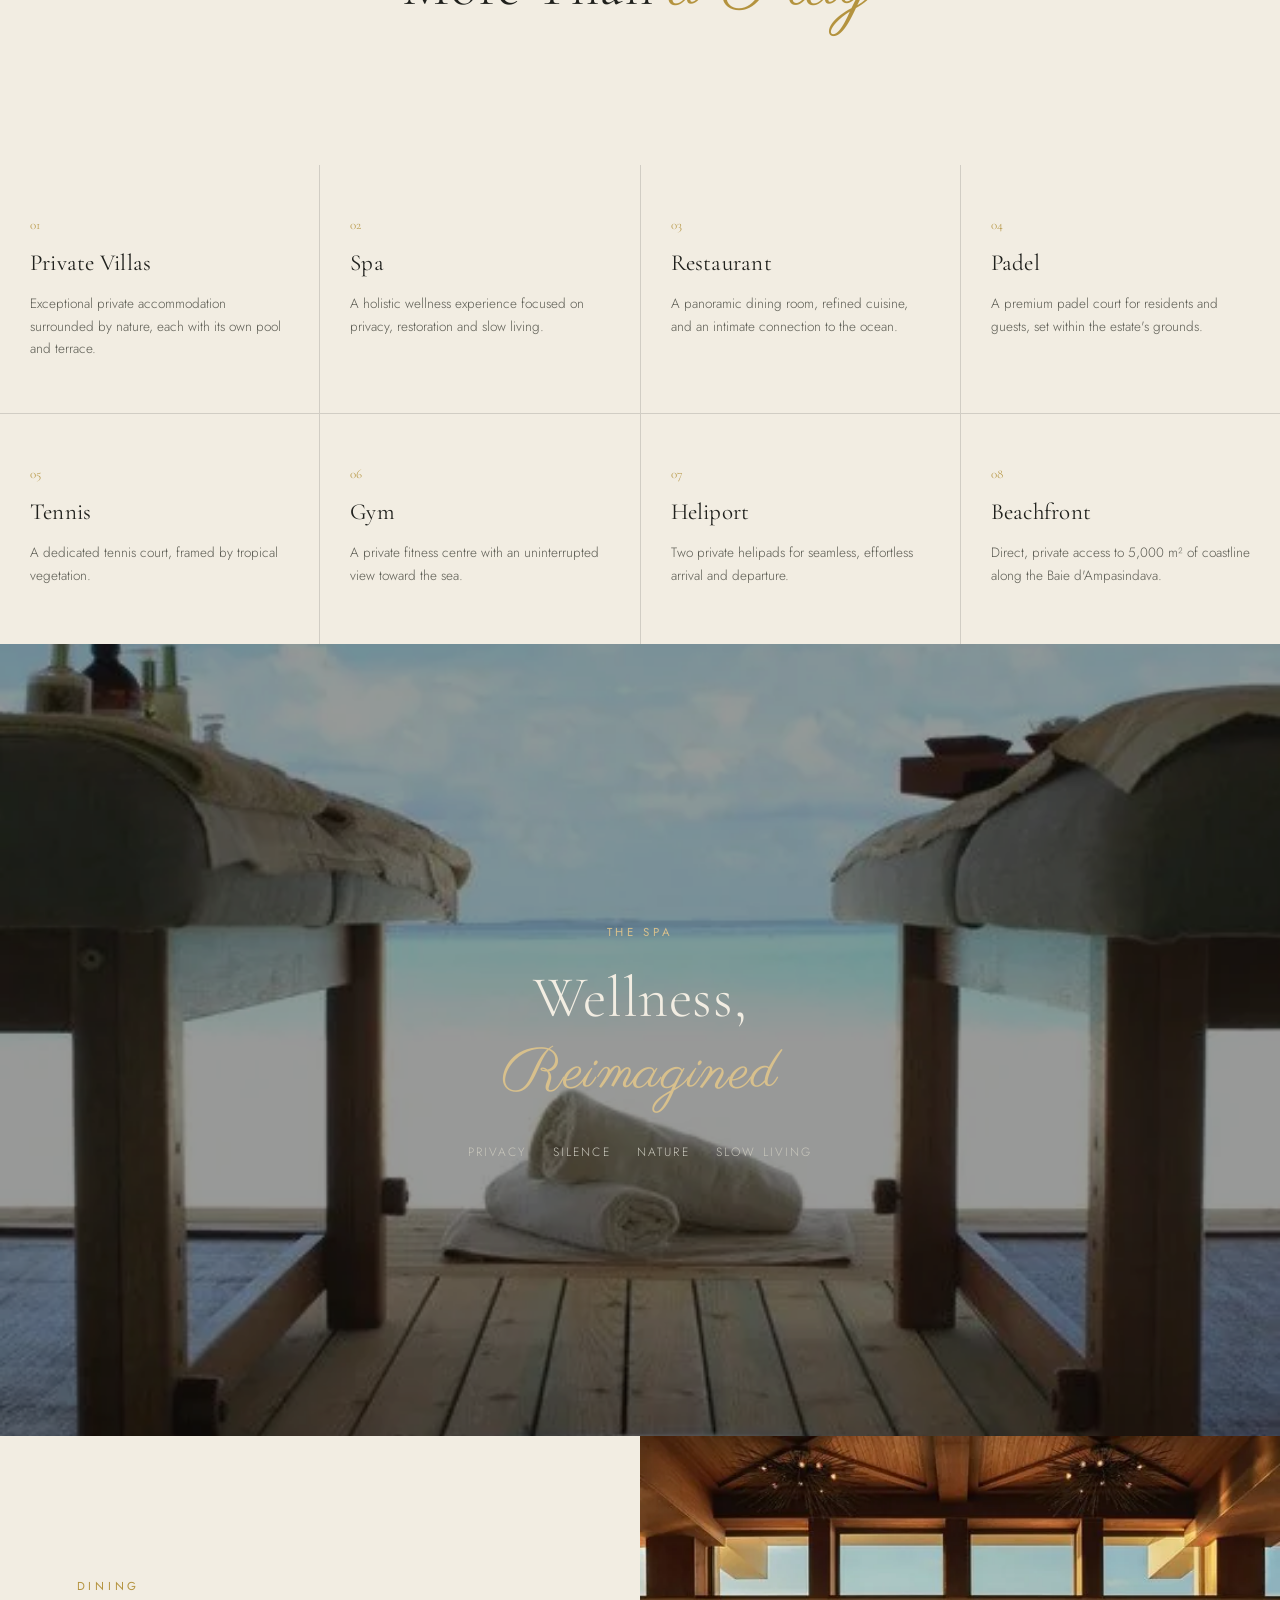
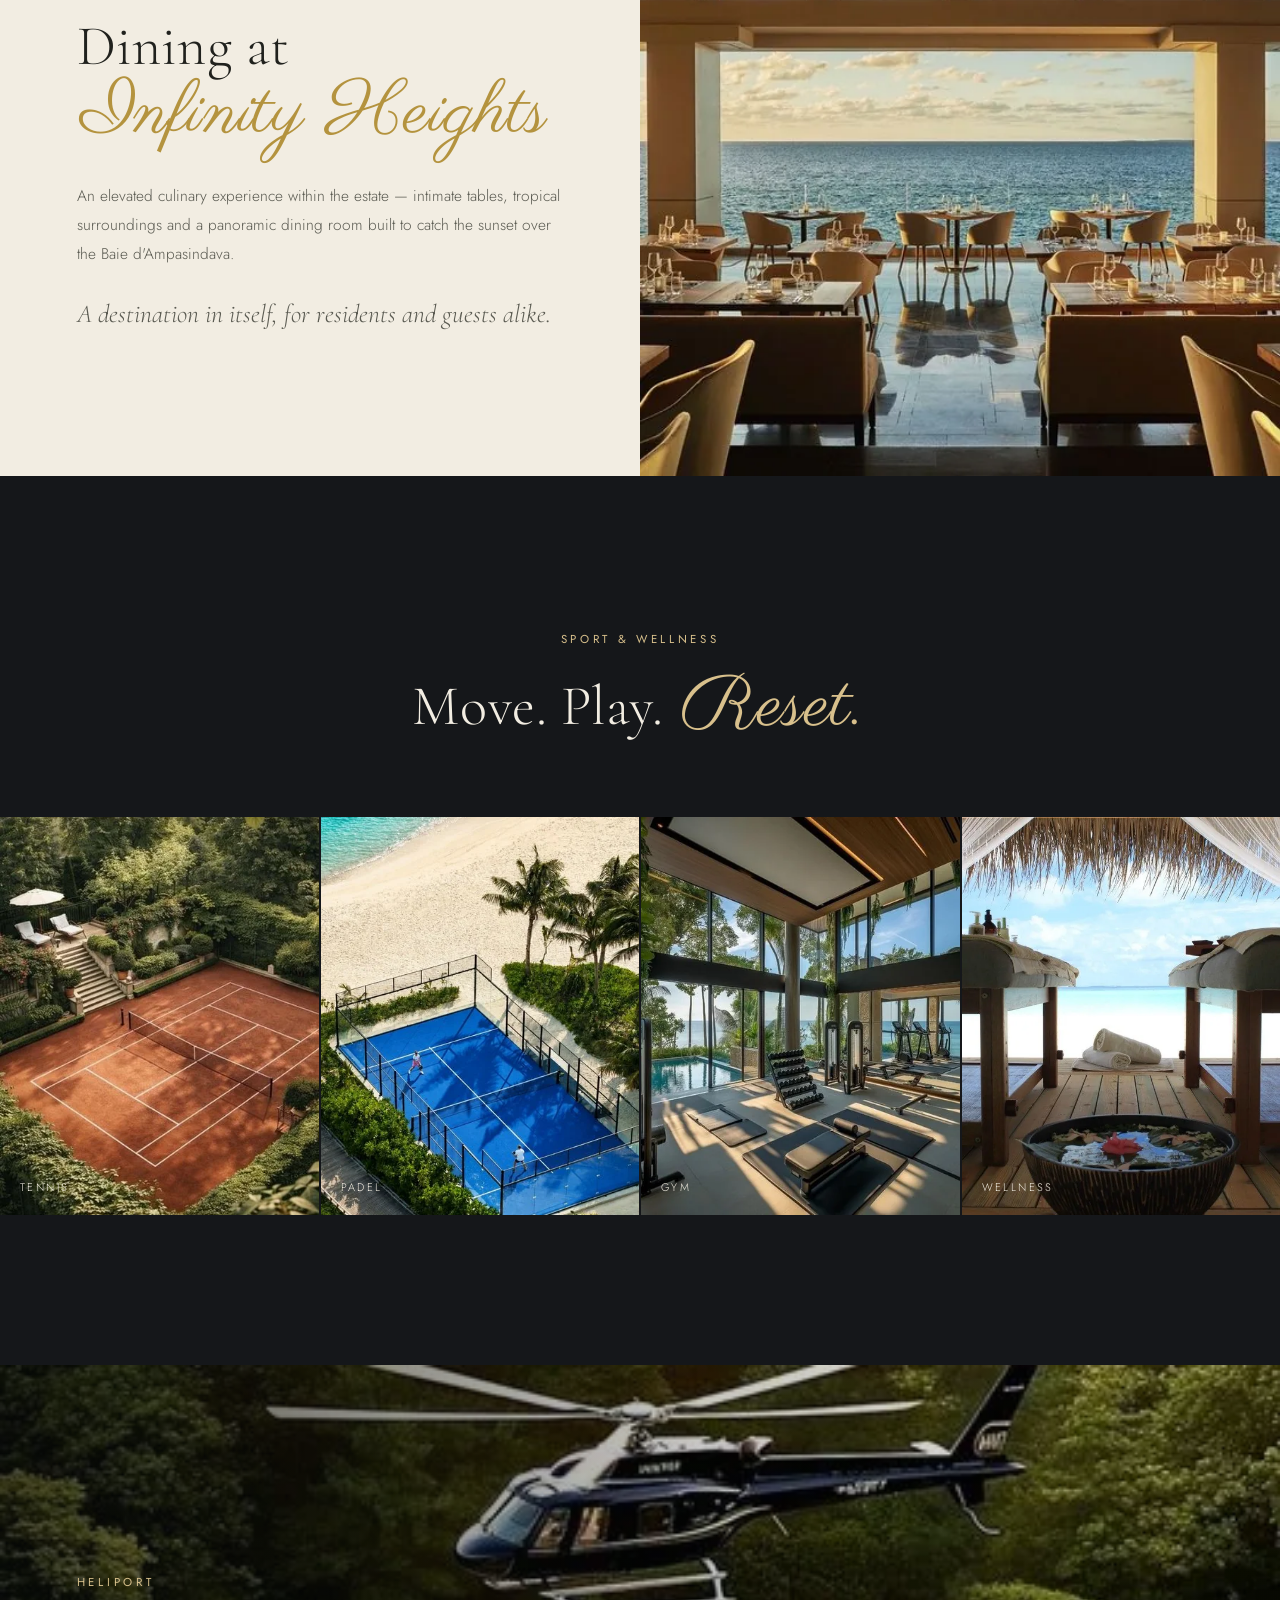
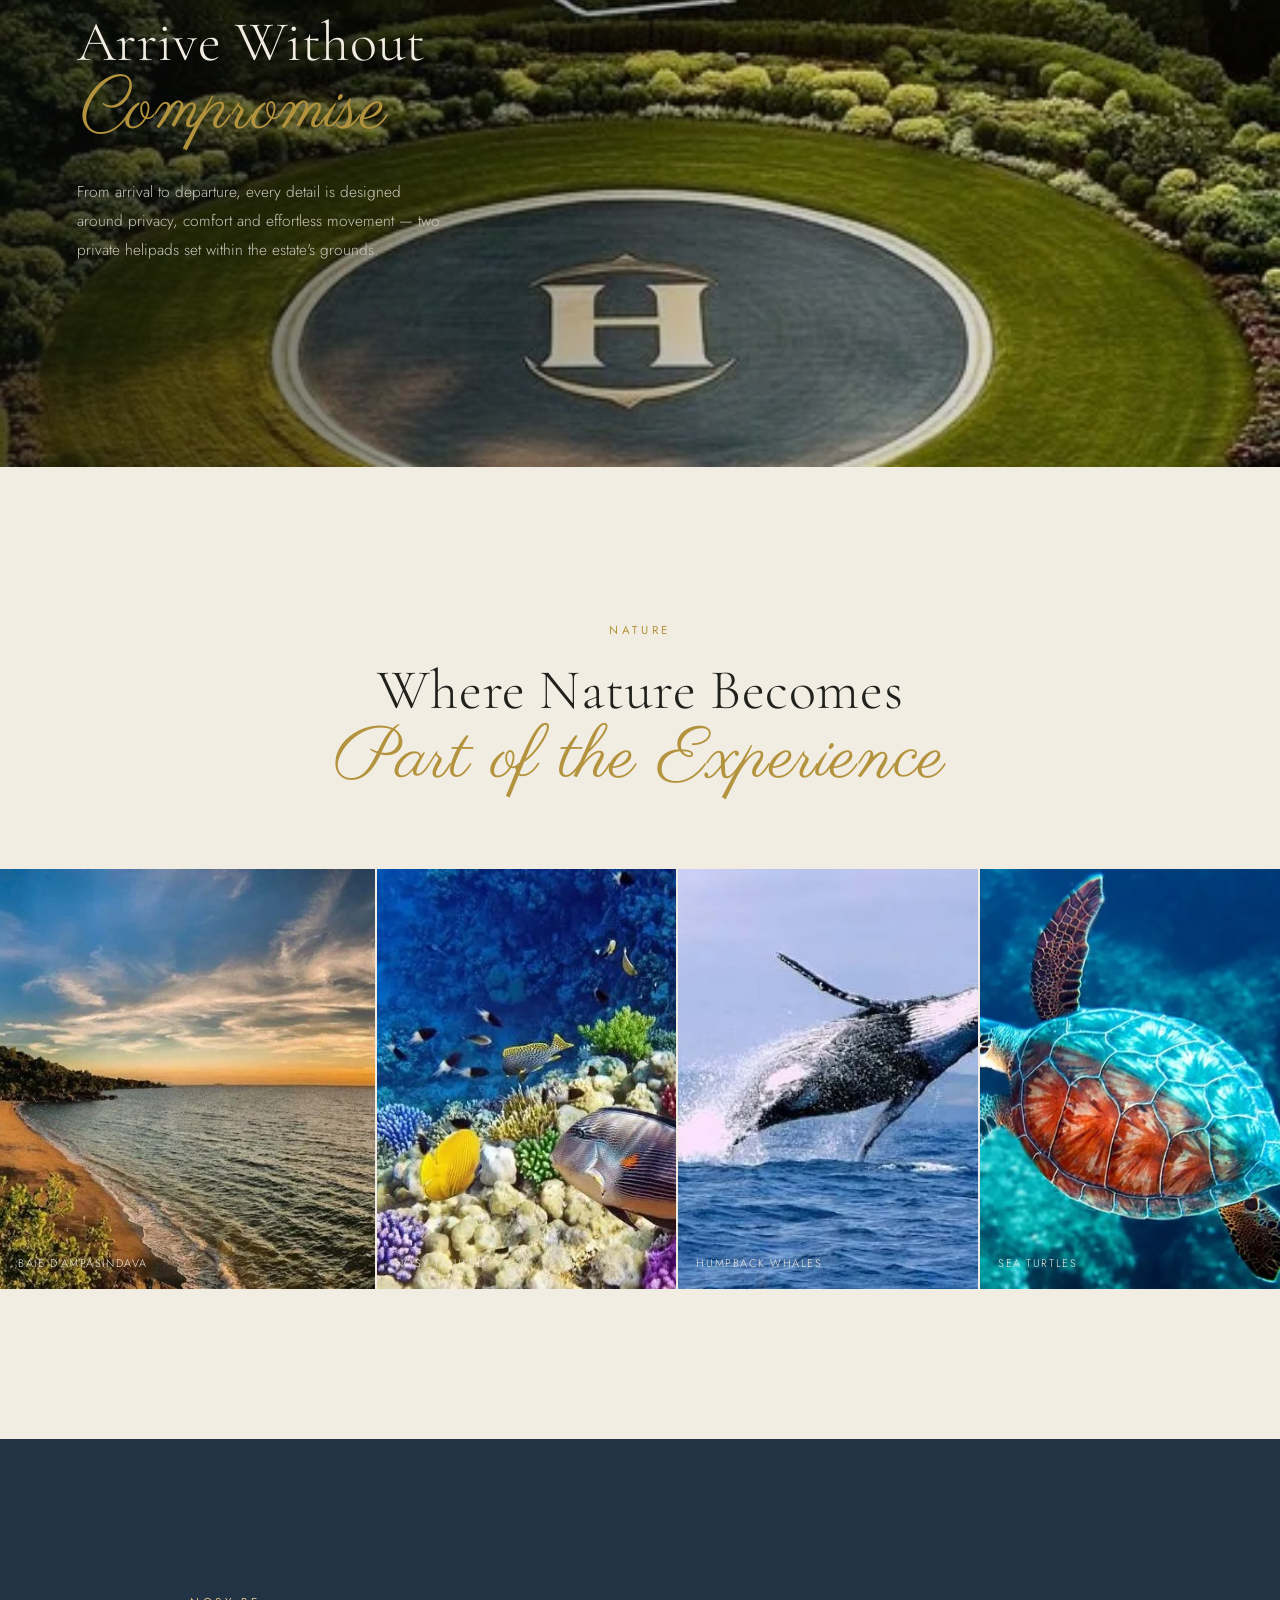
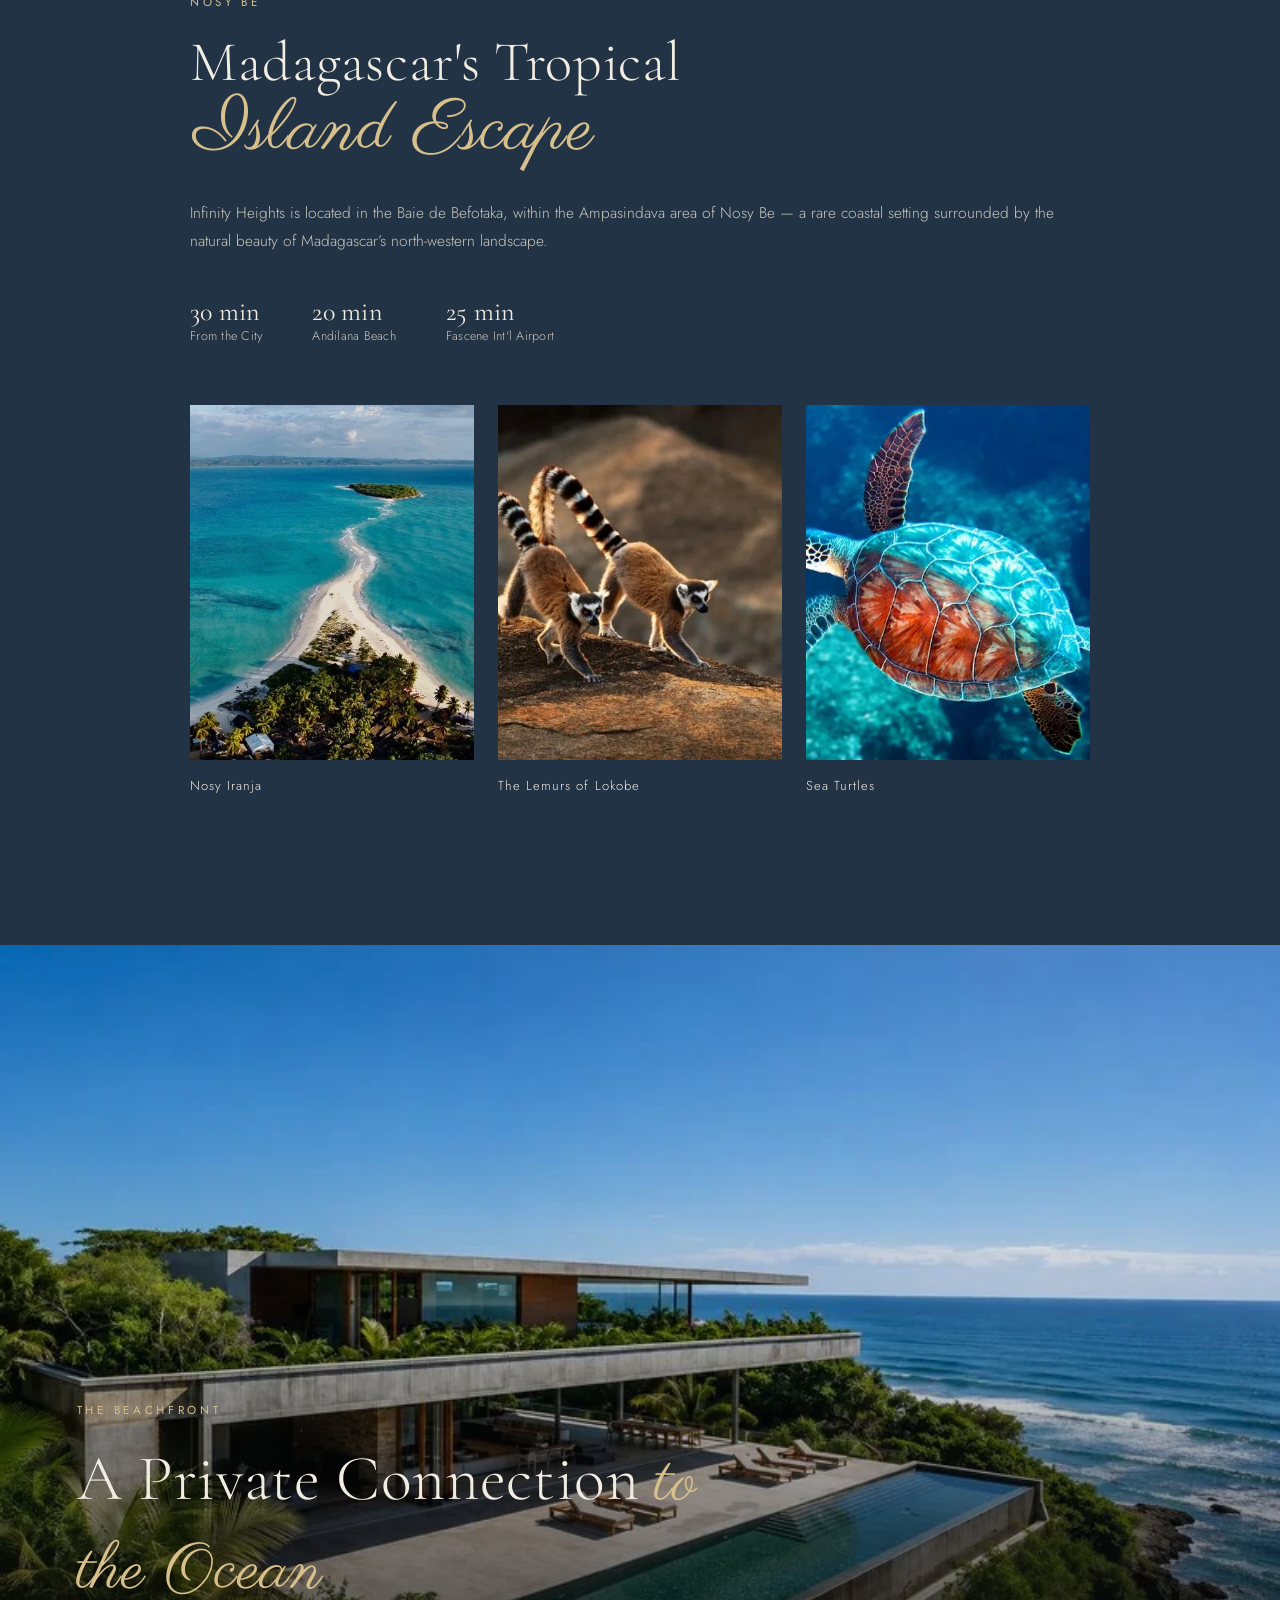
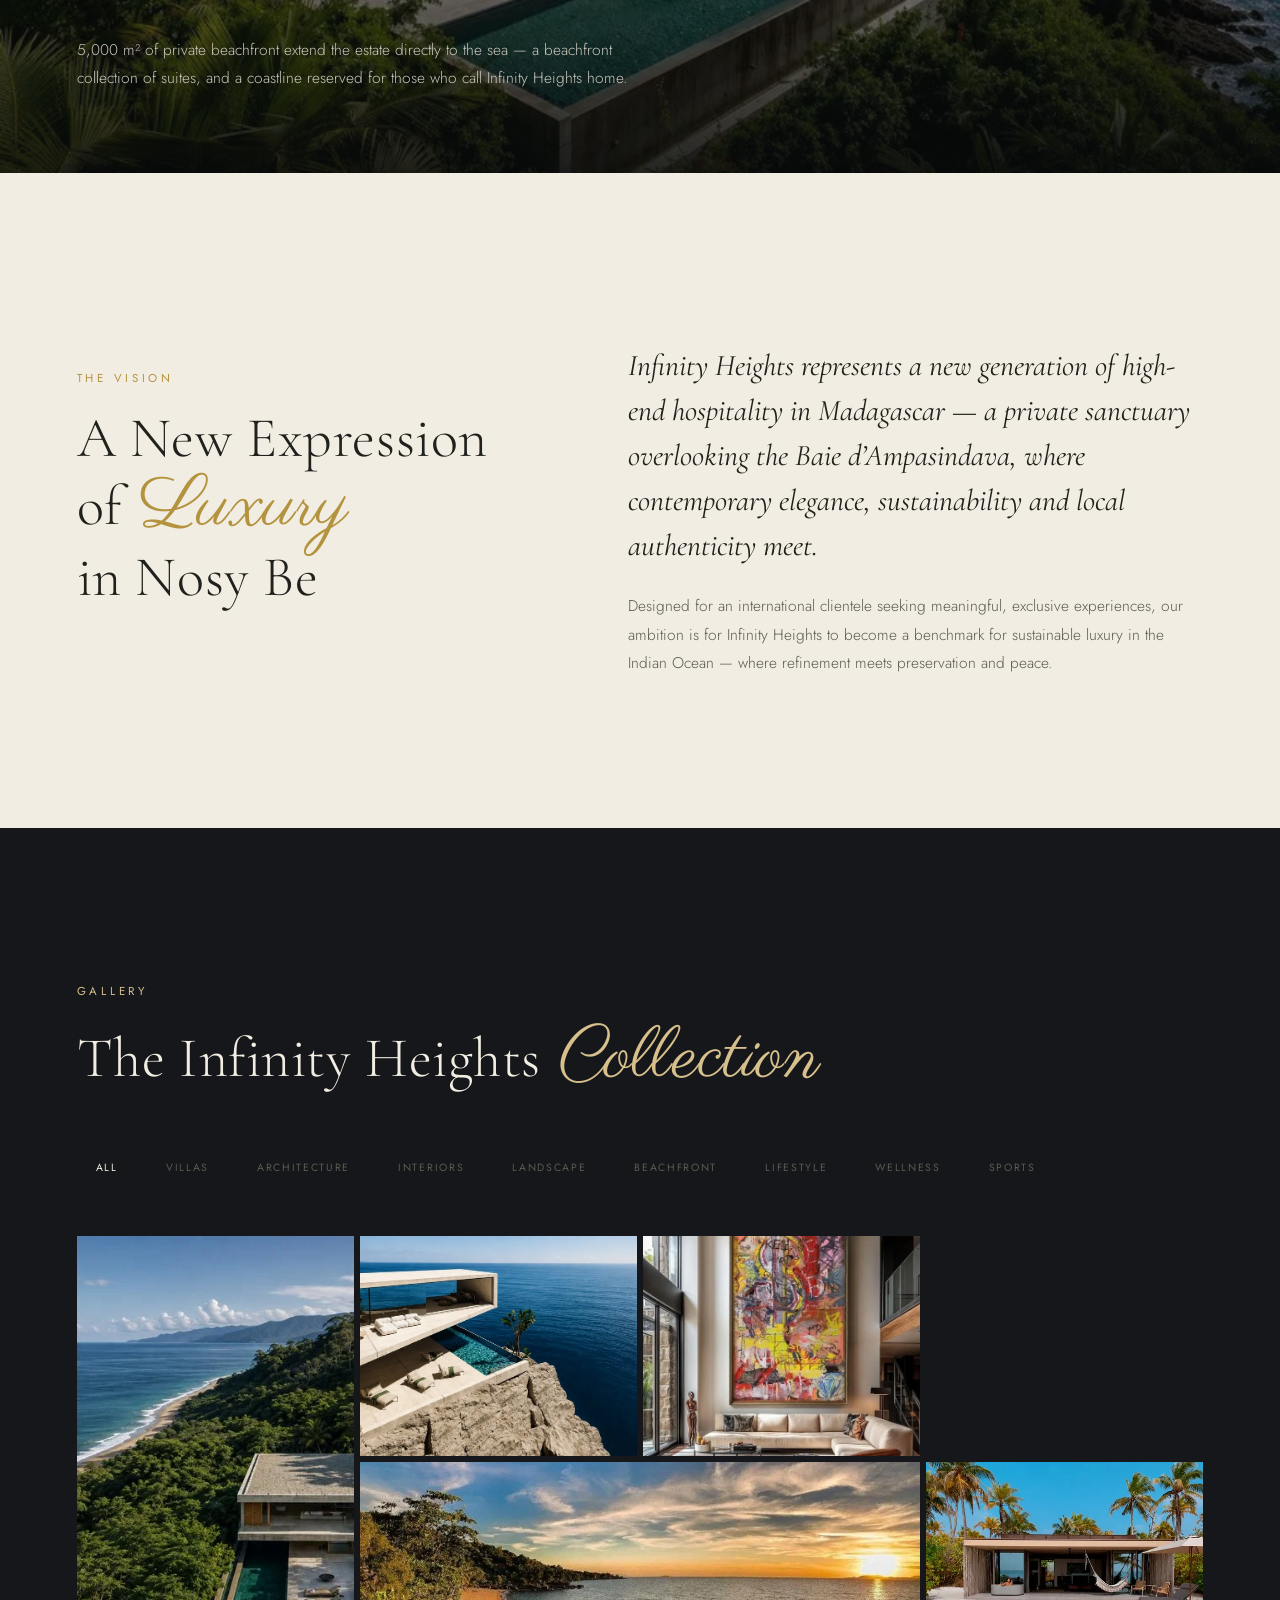
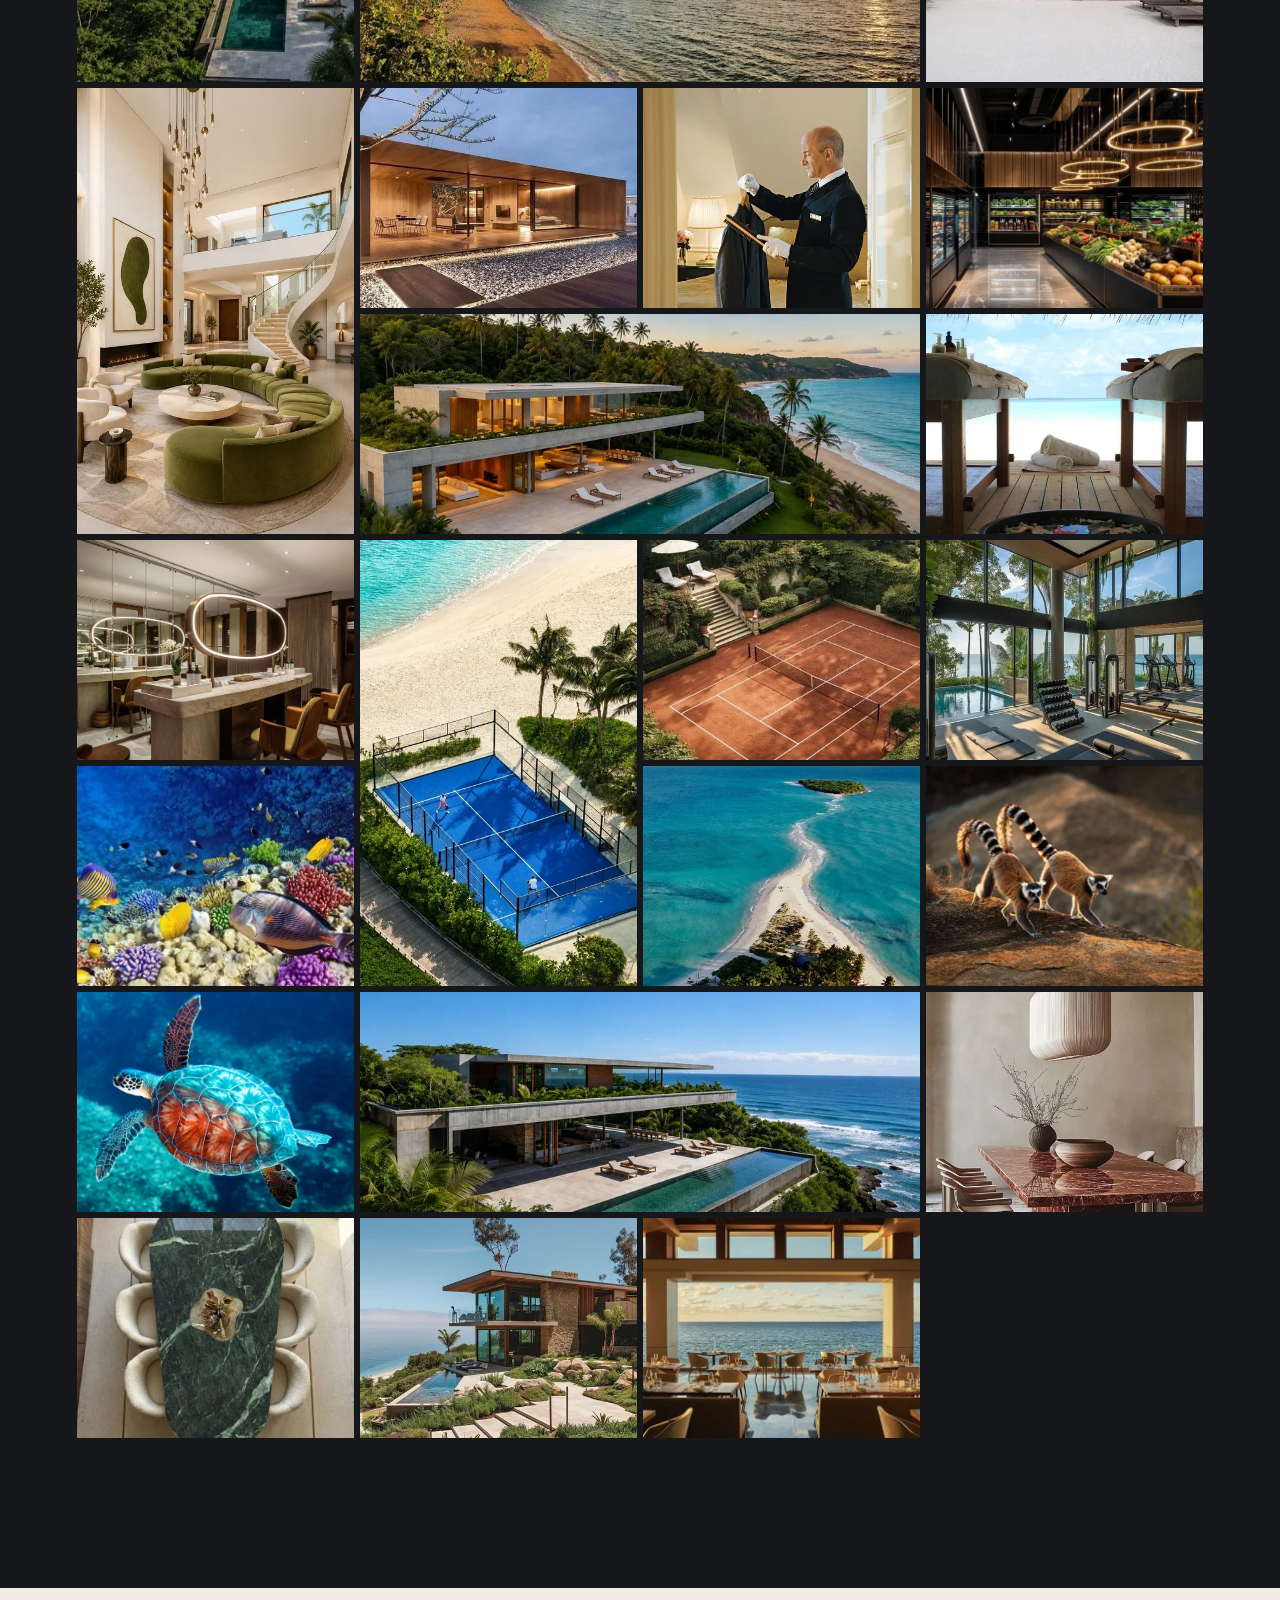
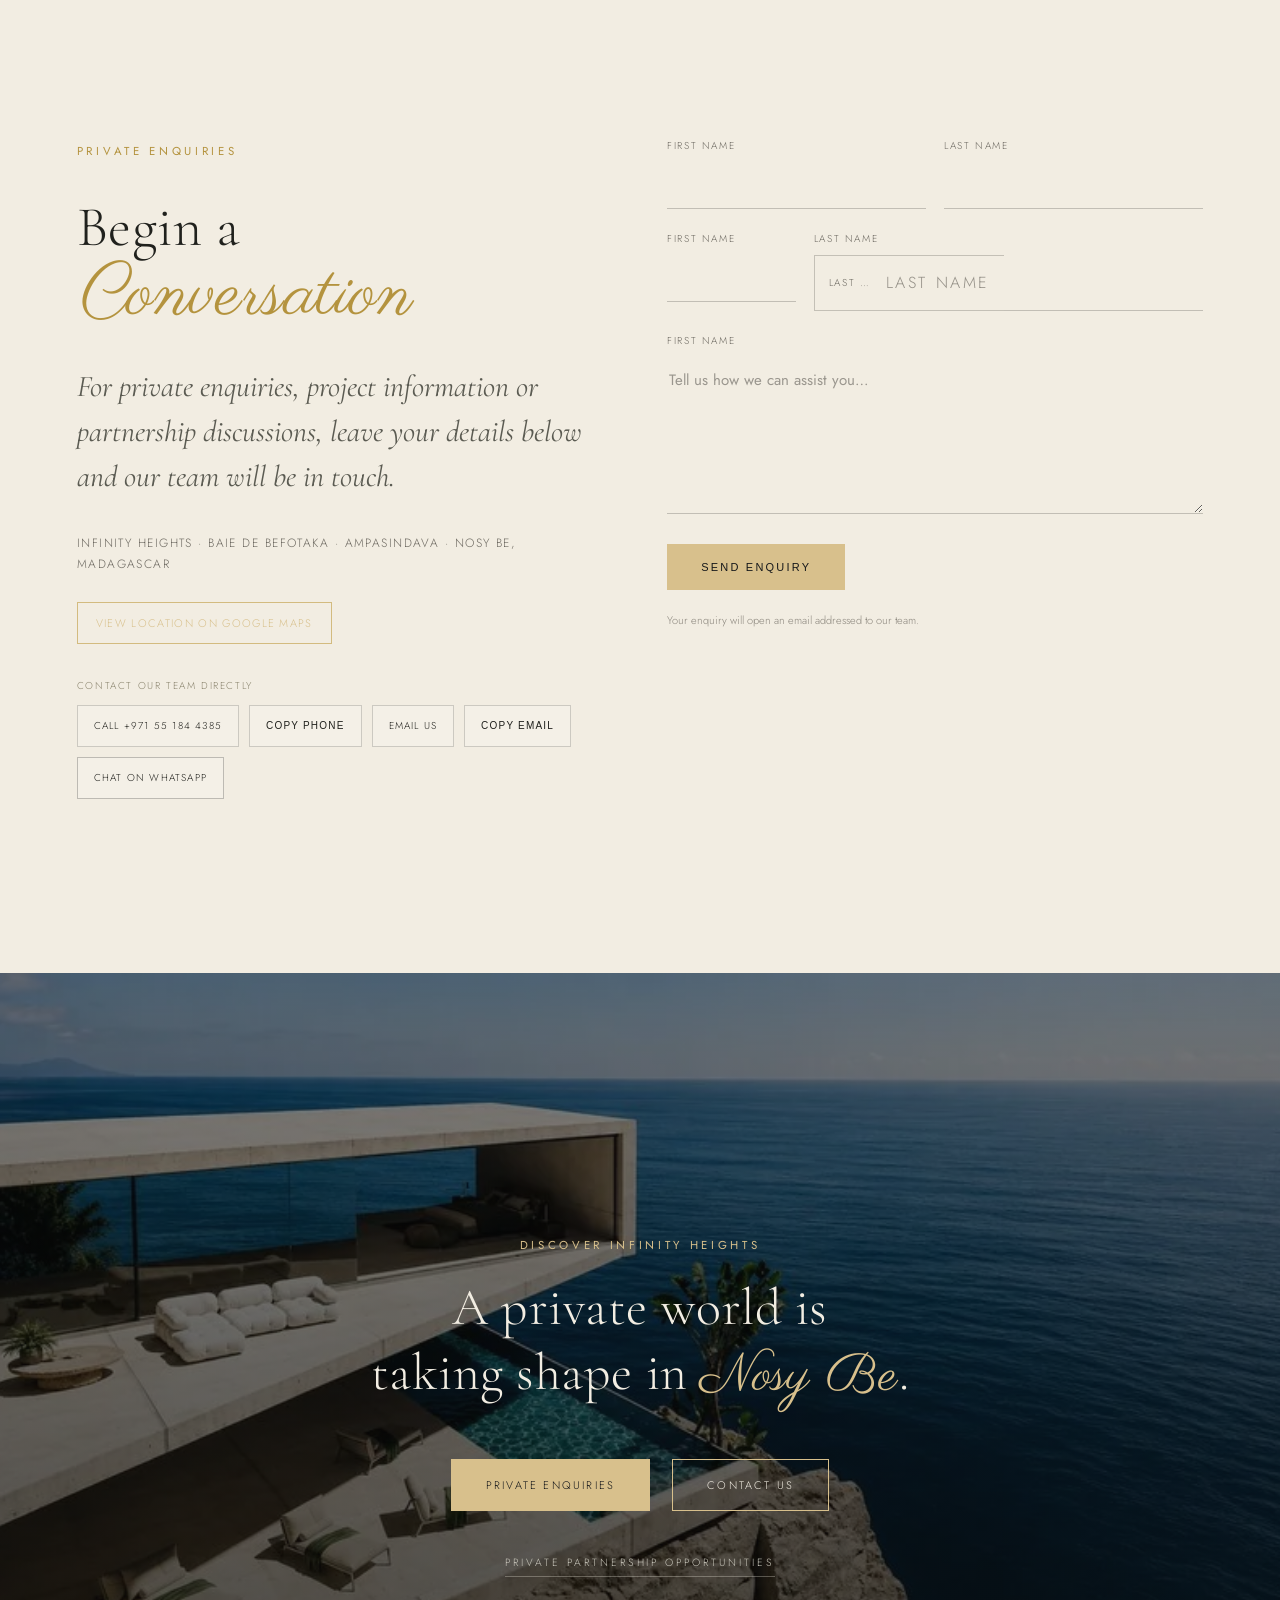
==== commit da43d2d3: "Add files via upload" ====
--- a/index.html
+++ b/index.html
@@ -6,6 +6,8 @@
 <meta content="width=device-width, initial-scale=1.0" name="viewport"/>
 <title>Infinity Heights Nosy Be — Private Luxury Villas, Madagascar</title>
 <meta content="Infinity Heights Nosy Be. Twelve private villas between hillside and ocean, overlooking the Baie d'Ampasindava, Madagascar." name="description"/>
+<link rel="icon" type="image/png" sizes="64x64" href="[data-uri]"/>
+<link rel="apple-touch-icon" href="[data-uri]"/> 
 <link href="https://fonts.googleapis.com" rel="preconnect"/>
 <link crossorigin="" href="https://fonts.gstatic.com" rel="preconnect"/>
 <link href="https://fonts.googleapis.com/css2?family=Cormorant+Garamond:ital,wght@0,300;0,400;0,500;0,600;1,400;1,500&amp;family=Jost:wght@300;400;500&amp;family=Parisienne&amp;display=swap" rel="stylesheet"/>
@@ -532,8 +534,13 @@
       text-transform:uppercase;
     }
     .mobile-menu a:hover{color:#fff;}
+    .mobile-menu .mobile-inquiry{
+      margin-top:28px; padding:16px 18px; text-align:center;
+      border:1px solid var(--gold-light); color:var(--gold-light);
+      letter-spacing:.18em;
+    }
     .mobile-menu .mobile-contact{
-      margin-top:28px; padding:16px 18px; text-align:center;
+      margin-top:10px; padding:16px 18px; text-align:center;
       background:var(--gold-light); color:var(--navy-deep);
       letter-spacing:.18em;
     }
@@ -549,18 +556,6 @@
 .mobile-lang-switch button.active,.mobile-lang-switch button:hover{color:var(--gold-light);}
 @media(max-width:900px){.lang-switch{display:none;}}
 
-
-/* ===== Project status + streamlined enquiry ===== */
-.project-status{display:inline-flex;align-items:center;gap:10px;margin:22px 0 2px;padding:9px 14px;border:1px solid rgba(191,153,62,.55);background:rgba(18,27,39,.28);color:var(--gold-light);font-family:'Jost',sans-serif;font-size:10px;letter-spacing:.16em;text-transform:uppercase}
-.status-dot{width:6px;height:6px;border-radius:50%;background:var(--gold-light);display:inline-block;flex:0 0 6px}
-.enquiry-section .form-row{grid-template-columns:1fr 1fr}
-.contact-form .form-select{width:100%;box-sizing:border-box;border:0;border-bottom:1px solid rgba(25,25,25,.22);background:transparent;padding:12px 24px 12px 2px;color:var(--ink);font-family:inherit;font-size:15px;outline:none;border-radius:0;appearance:none;background-image:linear-gradient(45deg,transparent 50%,#8a857c 50%),linear-gradient(135deg,#8a857c 50%,transparent 50%);background-position:calc(100% - 12px) 50%,calc(100% - 7px) 50%;background-size:5px 5px,5px 5px;background-repeat:no-repeat}
-.contact-form .form-select:focus{border-bottom-color:var(--gold)}
-.contact-form .consent{display:flex;flex-direction:row;align-items:flex-start;gap:10px;margin-top:2px}
-.contact-form .consent input{width:15px;height:15px;min-width:15px;margin:2px 0 0;accent-color:var(--gold);border:1px solid rgba(25,25,25,.35)}
-.contact-form .consent span{font-size:10px;line-height:1.6;letter-spacing:.04em;text-transform:none;color:#6e6a62}
-.final-buttons .outline{display:none}
-@media(max-width:800px){.project-status{font-size:9px;letter-spacing:.12em}.enquiry-section .form-row{grid-template-columns:1fr}.contact-form .consent span{font-size:10px}}
 
 /* ===== Location + enquiry additions ===== */
 .map-link{display:block;position:relative;overflow:hidden;border:1px solid rgba(191,153,62,.22)}
@@ -586,6 +581,277 @@
 .form-submit{border:0;cursor:pointer;align-self:flex-start;margin-top:8px}
 .form-note{font-size:11px;color:#8a857c;margin:0}
 @media(max-width:800px){.enquiry-grid{grid-template-columns:1fr;gap:44px}.form-row{grid-template-columns:1fr}.map-caption{align-items:flex-start;flex-direction:column;gap:12px}.map-cta{width:100%;box-sizing:border-box}}
+
+.contact-direct{margin-top:34px;display:flex;flex-direction:column;gap:10px;max-width:540px}
+.contact-direct-title{font-size:10px;letter-spacing:.16em;text-transform:uppercase;color:#8b856f;margin-bottom:2px}
+.contact-direct-row{display:flex;flex-wrap:wrap;gap:10px}
+.contact-direct-btn{display:inline-flex;align-items:center;justify-content:center;gap:10px;min-height:42px;padding:0 16px;border:1px solid rgba(25,25,25,.18);background:rgba(255,255,255,.18);color:var(--ink);text-decoration:none;font-size:10px;letter-spacing:.12em;text-transform:uppercase;cursor:pointer;transition:.25s ease}
+.contact-direct-btn:hover{border-color:var(--gold);background:rgba(255,255,255,.42)}
+.contact-direct-btn.whatsapp{border-color:rgba(25,25,25,.25)}
+.contact-copy-note{font-size:10px;color:#8a857c;min-height:14px;margin:0}
+@media(max-width:800px){.contact-direct-row{display:grid;grid-template-columns:1fr 1fr}.contact-direct-btn{width:100%;box-sizing:border-box}.contact-direct-btn.whatsapp{grid-column:1/-1}}
+</style>
+<style id="infinity-map-responsive">
+.location-map { background:#eee; }
+.location-map iframe { min-height:460px; }
+@media (max-width: 640px) {
+  .location-map iframe { height:360px; min-height:360px; }
+}
+</style>
+<style id="infinity-estate-plan">
+.estate-plan{
+  padding:clamp(70px,8vw,120px) 0 45px;
+  width:min(1180px,92vw);
+  margin:0 auto;
+}
+.estate-plan-heading{
+  text-align:center;
+  max-width:760px;
+  margin:0 auto 34px;
+}
+.estate-plan-heading .section-title{margin-top:8px;margin-bottom:12px;}
+.estate-plan-frame{
+  background:#f7f4ed;
+  border:1px solid rgba(180,147,62,.28);
+  padding:14px;
+  box-shadow:0 18px 55px rgba(0,0,0,.12);
+}
+.estate-plan-frame img{
+  display:block;
+  width:100%;
+  height:auto;
+  max-height:620px;
+  object-fit:contain;
+  background:#e9eef1;
+}
+@media(max-width:700px){
+  .estate-plan{padding:55px 0 28px;width:92vw;}
+  .estate-plan-frame{padding:7px;}
+  .estate-plan-frame img{max-height:470px;}
+}
+</style>
+<style id="estate-plan-polish">
+/* Estate: location plan replaces the aerial image, but keeps the same two-column footprint. */
+.estate-location-visual{
+  width:100%;
+  height:560px;
+  min-height:0;
+  background:#f5f1e7;
+  display:flex;
+  align-items:center;
+  justify-content:center;
+  overflow:hidden;
+}
+.estate-location-visual img{
+  display:block;
+  width:100%;
+  height:100%;
+  min-height:0;
+  object-fit:contain;
+  object-position:center;
+  background:#f5f1e7;
+  padding:10px;
+}
+@media (max-width: 900px){
+  .estate-location-visual{height:460px;}
+}
+@media (max-width: 760px){
+  .estate-location-visual{
+    height:auto;
+    min-height:0;
+    aspect-ratio:1 / 1;
+  }
+  .estate-location-visual img{
+    height:100%;
+    padding:6px;
+  }
+}
+</style>
+<style id="estate-google-map-layout">
+.estate-google-map{
+  width:100%;
+  height:520px;
+  background:#e9eef1;
+  border:1px solid rgba(180,147,62,.35);
+  box-sizing:border-box;
+  overflow:hidden;
+  position:relative;
+}
+.estate-google-map .location-map,
+.estate-google-map iframe{
+  width:100%;
+  height:100%;
+}
+.estate-map-link{
+  position:absolute;
+  right:18px;
+  bottom:18px;
+  display:inline-flex;
+  align-items:center;
+  justify-content:center;
+  min-height:42px;
+  padding:0 16px;
+  background:#f7f4ed;
+  color:#20211d;
+  text-decoration:none;
+  border:1px solid rgba(25,25,25,.18);
+  font-size:10px;
+  letter-spacing:.12em;
+  text-transform:uppercase;
+}
+.estate-map-link:hover{border-color:var(--gold);color:var(--gold);}
+.destination-intro{
+  max-width:900px;
+  margin:0 auto;
+}
+@media(max-width:900px){
+  .estate-google-map{height:420px;}
+}
+@media(max-width:760px){
+  .estate-google-map{height:360px;}
+  .estate-map-link{right:10px;bottom:10px;min-height:38px;font-size:9px;}
+}
+</style>
+<style id="infinity-estate-final-layout">
+  /* Centered estate layout: live Google Maps on the left, editorial copy on the right. */
+  #estate{padding:78px 4vw;}
+  #estate > .split{
+    width:min(1420px,100%);
+    margin:0 auto;
+    grid-template-columns:minmax(0,1fr) minmax(0,1fr);
+    gap:64px;
+    align-items:center;
+  }
+  #estate .estate-google-map{
+    width:100%;
+    height:520px;
+    border-radius:0;
+  }
+  #estate .text-col{padding:20px 2vw;}
+  @media (max-width:1024px){
+    #estate{padding:70px 6vw;}
+    #estate > .split{grid-template-columns:1fr;gap:42px;}
+    #estate .text-col{padding:0;}
+  }
+  @media (max-width:640px){
+    #estate{padding:55px 6vw;}
+    #estate > .split{gap:34px;}
+    #estate .estate-google-map{height:360px;}
+    header{min-height:78px;box-sizing:border-box;}
+    header .brand{display:flex !important;visibility:visible !important;opacity:1 !important;z-index:5;}
+    header .brand .official-logo{display:block !important;visibility:visible !important;opacity:1 !important;width:104px;height:auto;max-width:42vw;}
+    header .menu-toggle{display:flex !important;z-index:6;}
+  }
+</style>
+
+<style id="phone-country-searchable">
+.phone-field-wrap{
+  display:flex;
+  width:100%;
+  position:relative;
+  min-width:0;
+}
+.phone-field-wrap > #phoneCountry{
+  display:none !important;
+}
+.phone-country-picker{
+  position:relative;
+  flex:0 0 190px;
+  min-width:0;
+}
+.phone-country-trigger{
+  width:100%;
+  height:56px;
+  box-sizing:border-box;
+  display:flex;
+  align-items:center;
+  justify-content:space-between;
+  gap:8px;
+  padding:0 14px;
+  border:1px solid rgba(32,33,29,.22);
+  border-right:0;
+  border-radius:0;
+  background:transparent;
+  color:var(--text,#20211d);
+  font:inherit;
+  font-size:14px;
+  cursor:pointer;
+  white-space:nowrap;
+}
+.phone-country-trigger .country-label{
+  overflow:hidden;
+  text-overflow:ellipsis;
+}
+.phone-country-trigger .chevron{font-size:16px;opacity:.7;flex:0 0 auto;}
+.phone-country-menu{
+  display:none;
+  position:absolute;
+  z-index:1000;
+  left:0;
+  top:calc(100% + 5px);
+  width:320px;
+  max-width:min(320px, 80vw);
+  max-height:340px;
+  overflow:hidden;
+  background:#f7f4ed;
+  border:1px solid rgba(32,33,29,.18);
+  box-shadow:0 14px 40px rgba(0,0,0,.15);
+}
+.phone-country-menu.open{display:block;}
+.phone-country-search{
+  width:100%;
+  height:46px;
+  box-sizing:border-box;
+  border:0;
+  border-bottom:1px solid rgba(32,33,29,.14);
+  background:#fff;
+  padding:0 14px;
+  outline:none;
+  font:inherit;
+  font-size:14px;
+}
+.phone-country-options{
+  max-height:290px;
+  overflow-y:auto;
+}
+.phone-country-option{
+  width:100%;
+  border:0;
+  background:transparent;
+  text-align:left;
+  padding:10px 14px;
+  font:inherit;
+  font-size:14px;
+  cursor:pointer;
+  color:var(--text,#20211d);
+}
+.phone-country-option:hover,
+.phone-country-option.active{background:rgba(180,147,62,.12);}
+.phone-field-wrap > input[type="tel"]{
+  flex:1 1 auto;
+  min-width:0;
+  width:auto !important;
+  border-radius:0 !important;
+}
+@media(max-width:700px){
+  .phone-country-picker{flex:0 0 125px;}
+  .phone-country-trigger{padding:0 9px;font-size:13px;}
+  .phone-country-menu{width:290px;max-width:90vw;}
+}
+</style>
+
+
+<style id="footer-affiliation-style">
+.footer-affiliation{
+  margin-top:18px;
+  padding-top:12px;
+  border-top:1px solid rgba(255,255,255,.10);
+  text-align:center;
+  font-size:10px;
+  letter-spacing:.08em;
+  line-height:1.6;
+  color:rgba(255,255,255,.48);
+}
 </style>
 </head>
 <body>
@@ -604,7 +870,7 @@
 <!-- ============ HEADER ============ -->
 <header id="siteHeader">
 <div class="brand">
-<img alt="Infinity Heights" class="official-logo" src="[data-uri]"/>
+<img decoding="async" alt="Infinity Heights" class="official-logo" src="[data-uri]"/>
 </div>
 <nav class="primary-nav">
 <a href="#estate">The Estate</a>
@@ -636,7 +902,8 @@
   <a href="#dining">Dining</a>
   <a href="#destination">The Destination</a>
   <a href="#gallery">Gallery</a>
-  <a class="mobile-contact" href="#contact">Private Enquiries</a>
+  <a class="mobile-inquiry" href="#contact">Private Enquiries</a>
+  <a class="mobile-contact" href="#contact">Contact</a>
   <div class="mobile-lang-switch" aria-label="Language selector">
     <button type="button" data-lang="en" class="active">EN</button>
     <span style="color:var(--line-light);font-size:9px;">/</span>
@@ -645,15 +912,11 @@
 </nav>
 <!-- ============ HERO ============ -->
 <section class="hero" id="top">
-<img alt="Infinity Heights villa overlooking the ocean, Nosy Be" src="[data-uri]"/>
+<img decoding="async" alt="Infinity Heights villa overlooking the ocean, Nosy Be" src="img-02.webp"/>
 <div class="hero-inner">
 <div class="hero-eyebrow">Baie d'Ampasindava · Nosy Be, Madagascar</div>
 <h1>INFINITY HEIGHTS<span class="nosybe">NOSY BE</span></h1>
 <p class="hero-sub">A Private Luxury Retreat between Hillside and Ocean</p>
-<div class="project-status" role="status">
-  <span class="status-dot" aria-hidden="true"></span>
-  <span data-en="Land Secured · Development Project · Coming Soon" data-fr="Terrain sécurisé · Projet en développement · Prochainement">Land Secured · Development Project · Coming Soon</span>
-</div>
 <div class="hero-stats">
 <div class="stat"><span class="num">12</span><span class="label">Private Villas</span></div>
 <div class="stat"><span class="num">30,000</span><span class="label">m² Private Estate</span></div>
@@ -666,8 +929,21 @@
 <!-- ============ THE ESTATE ============ -->
 <section id="estate">
 <div class="split">
-<div class="img-col reveal">
-<img alt="Aerial view of Baie d'Ampasindava and the Infinity Heights site" src="[data-uri]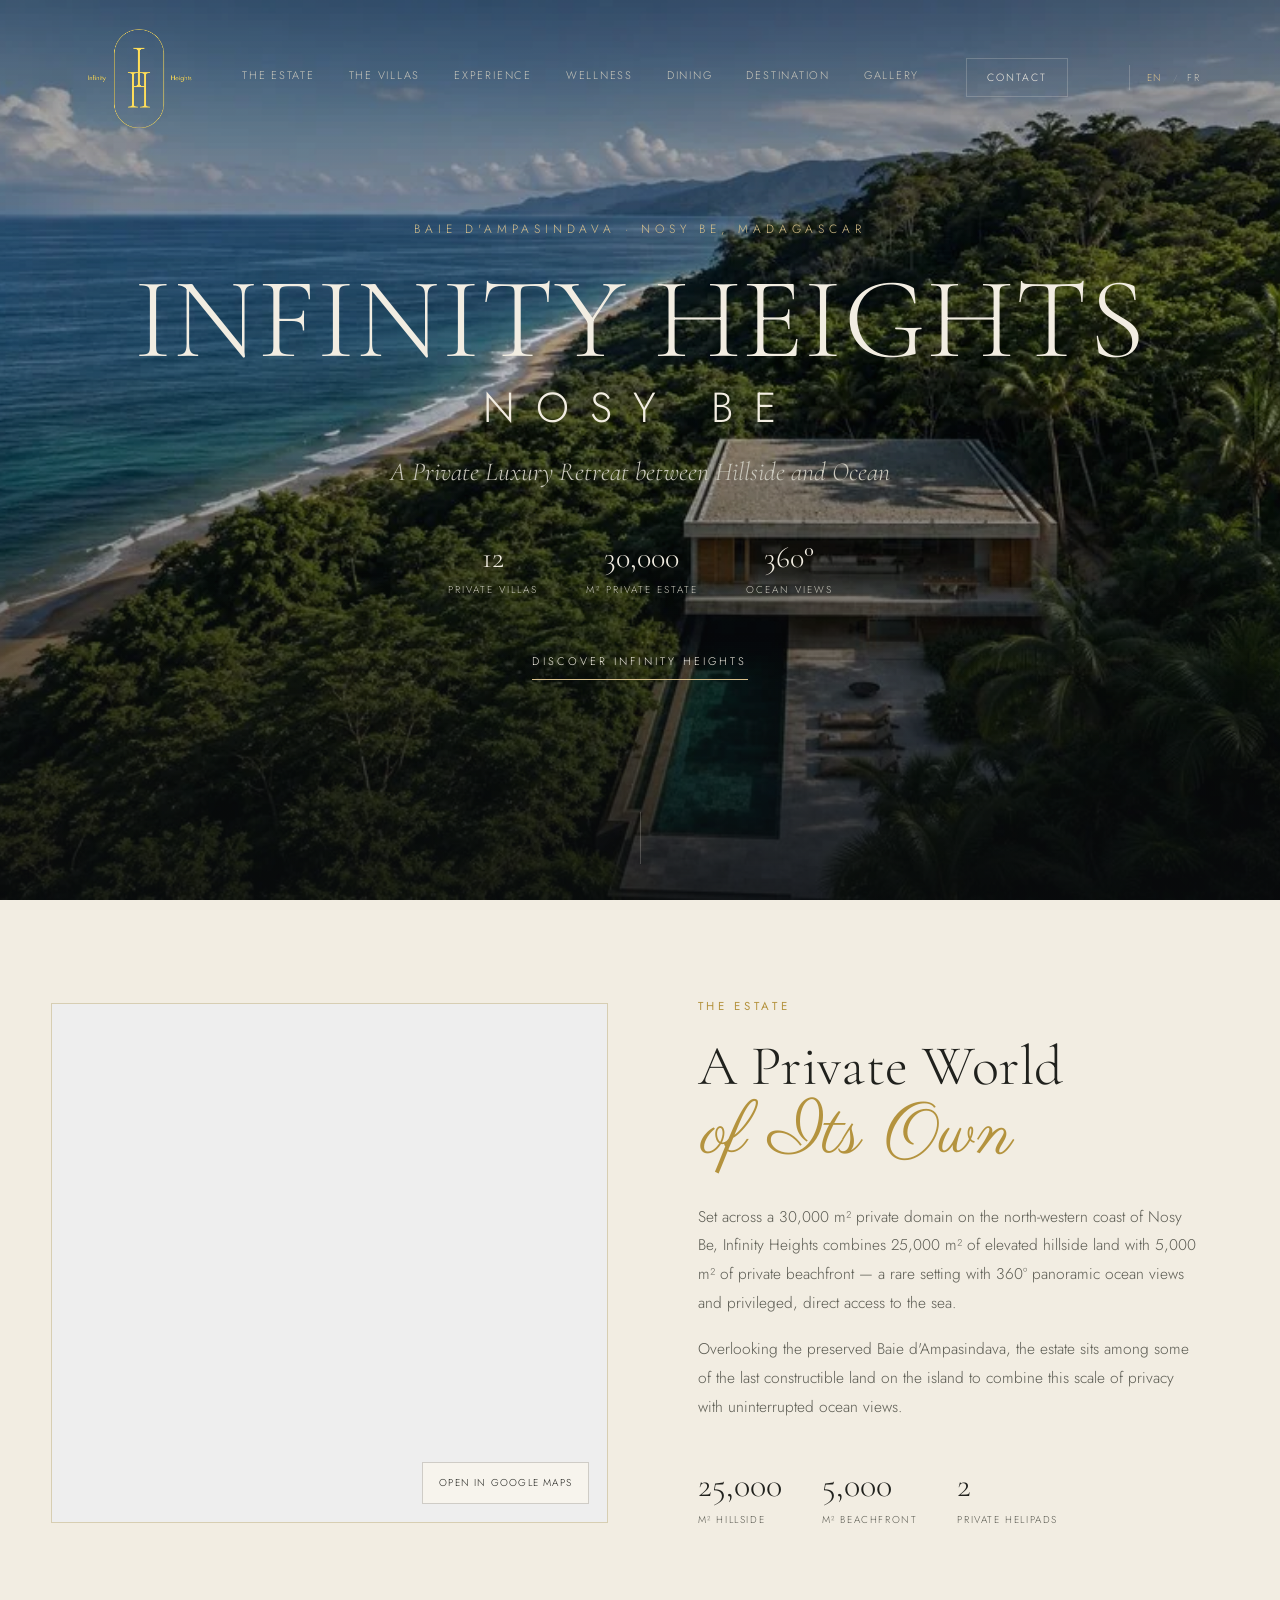
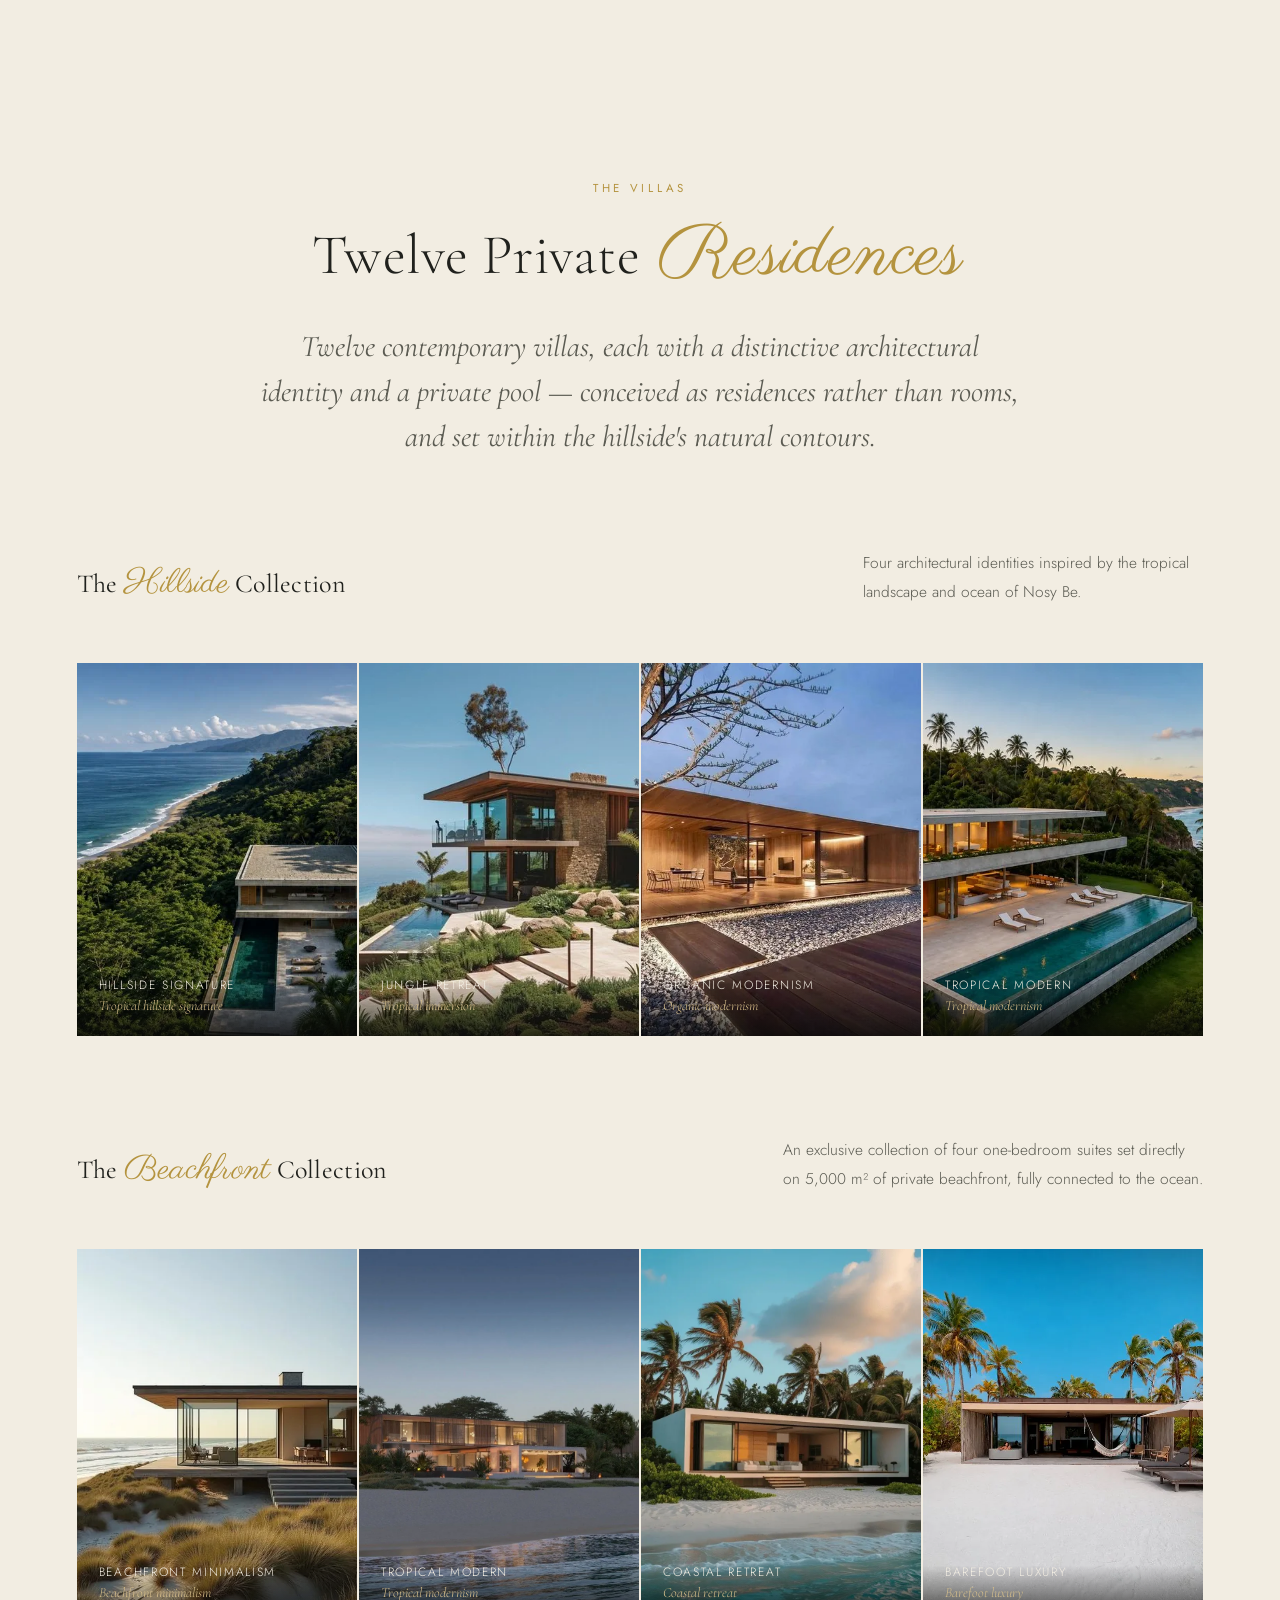
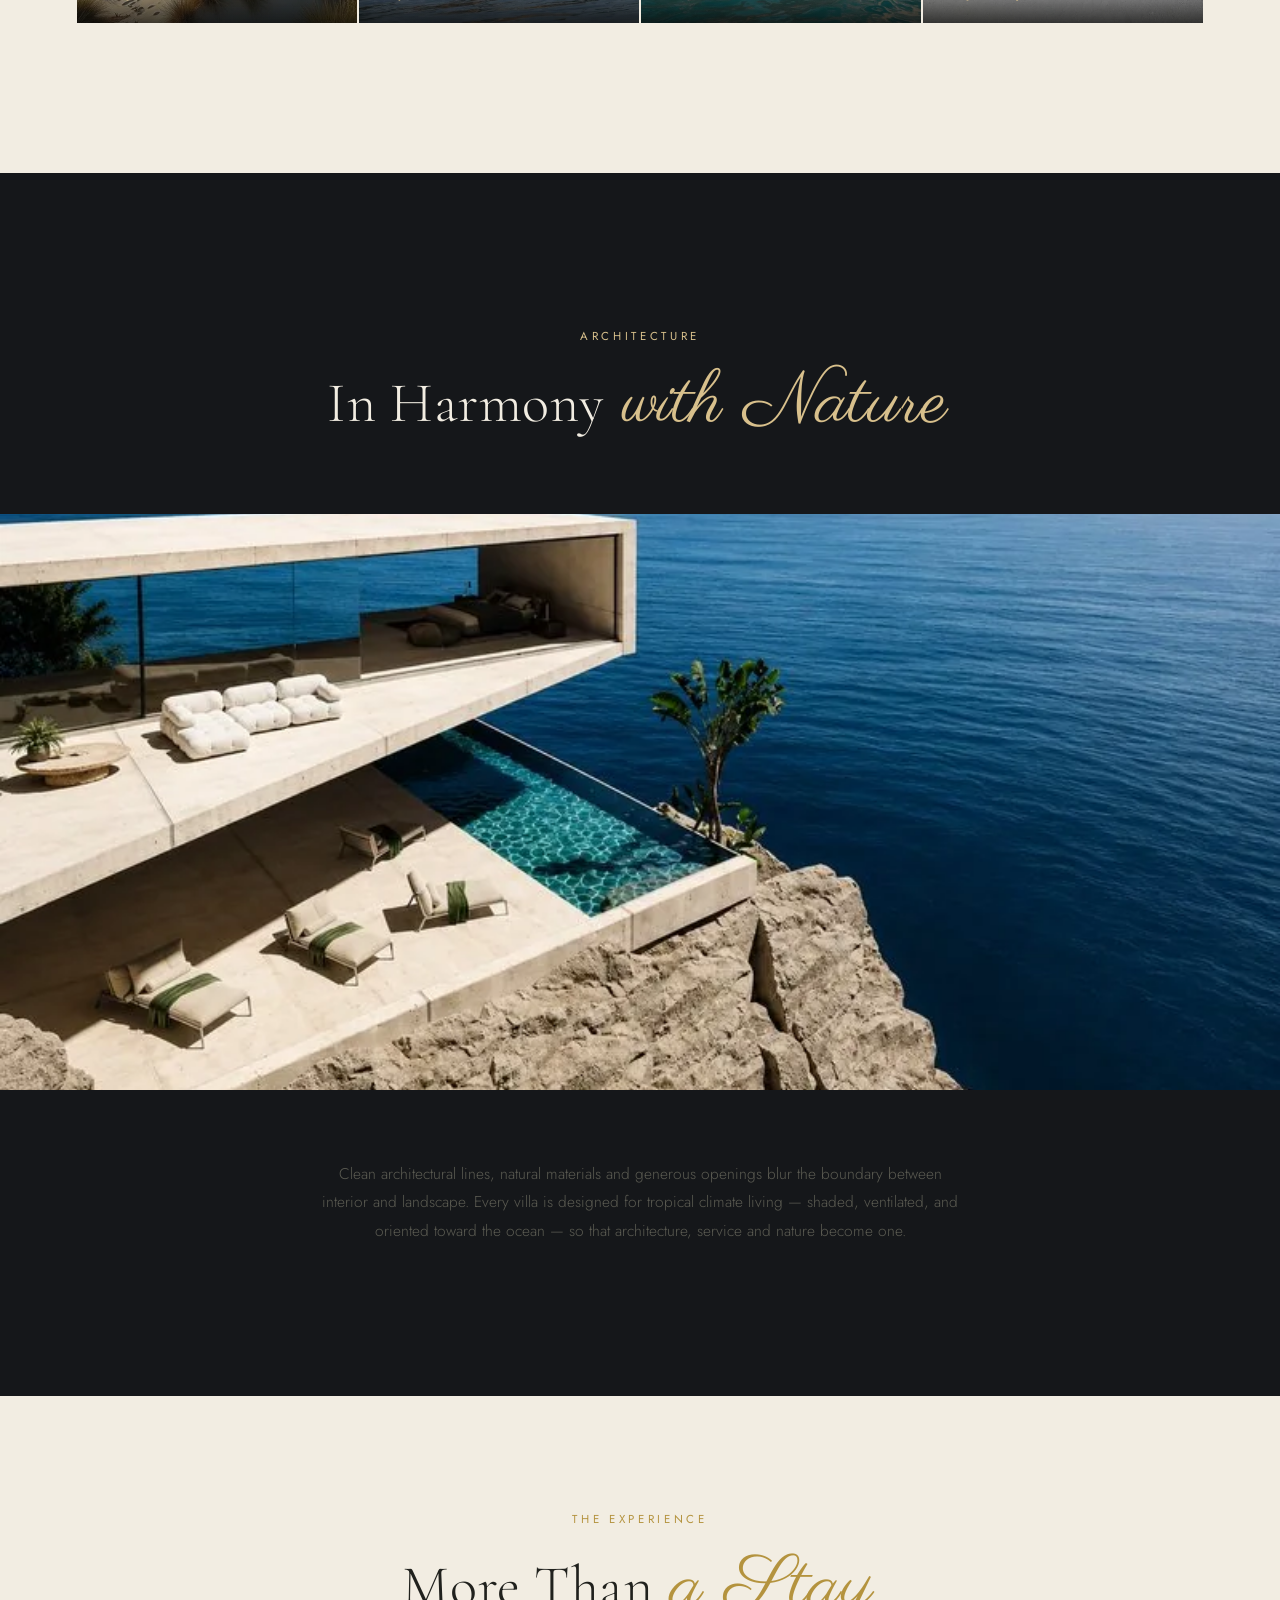
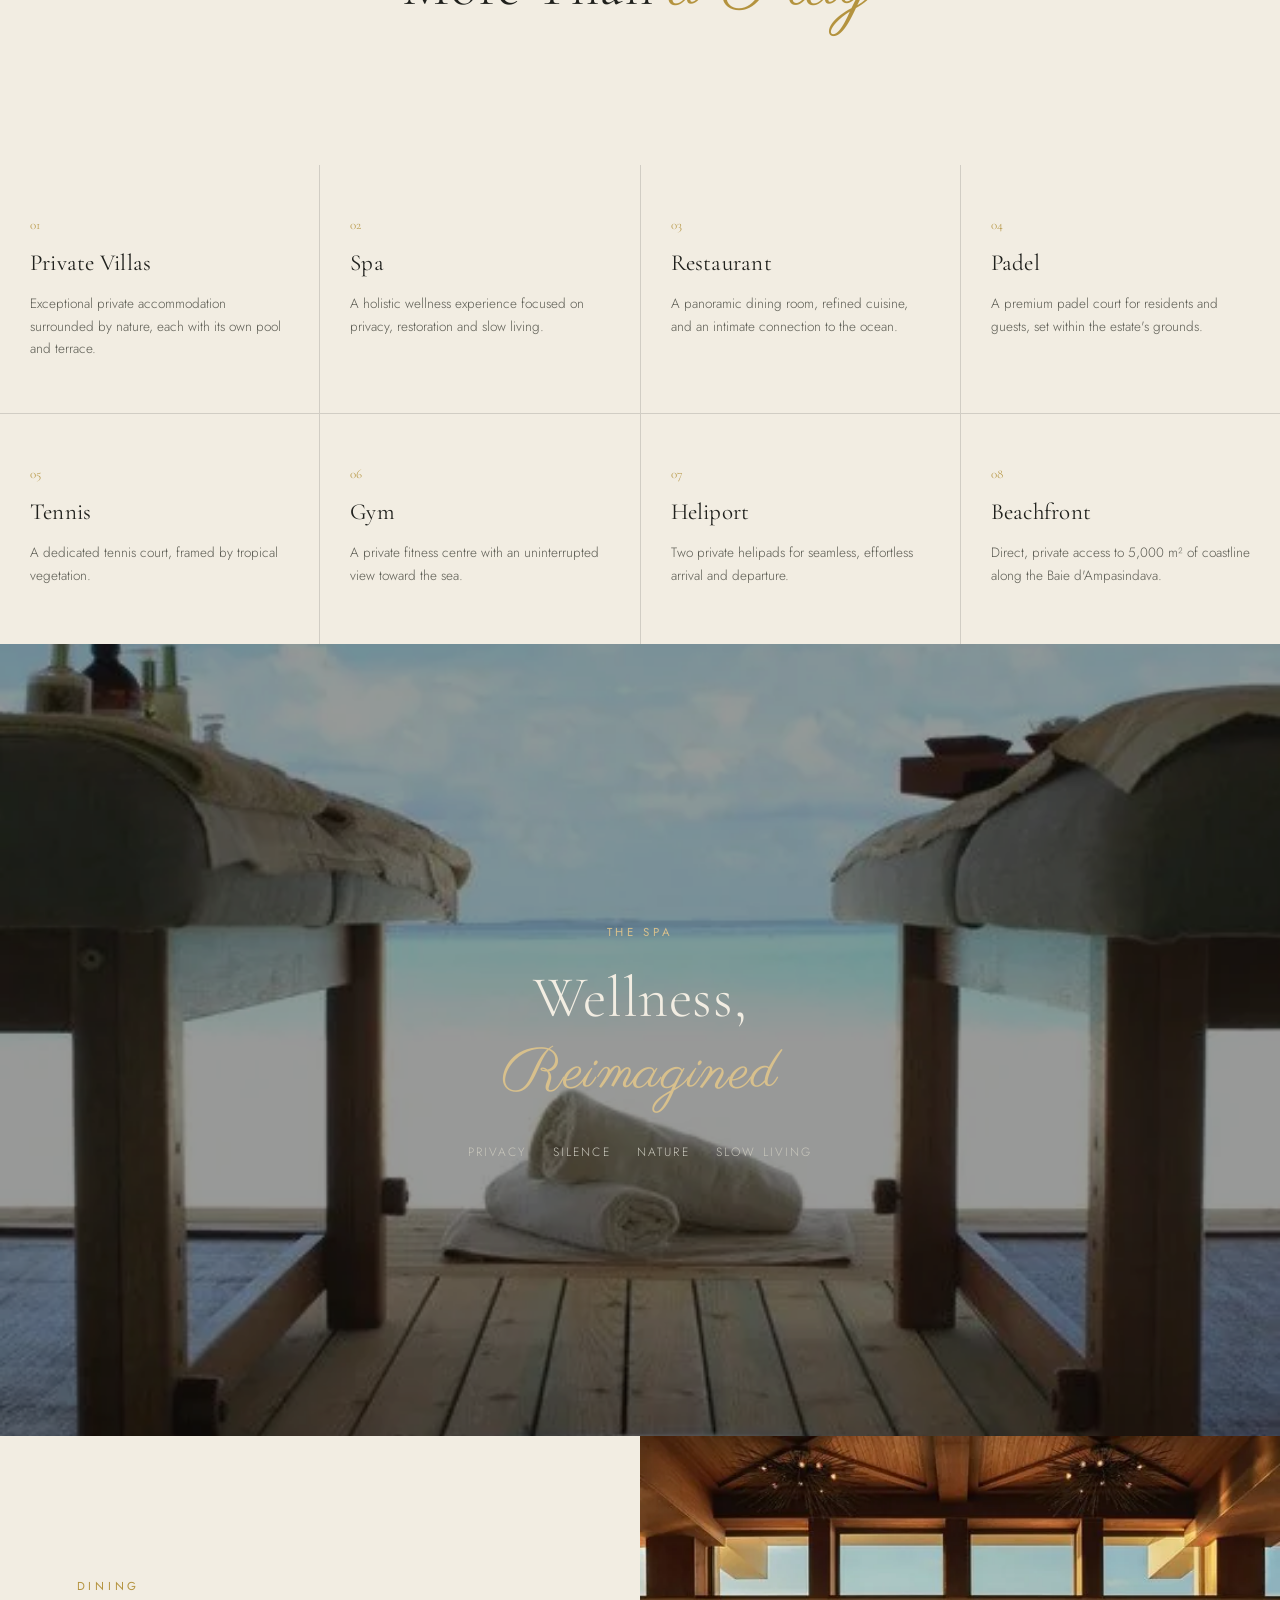
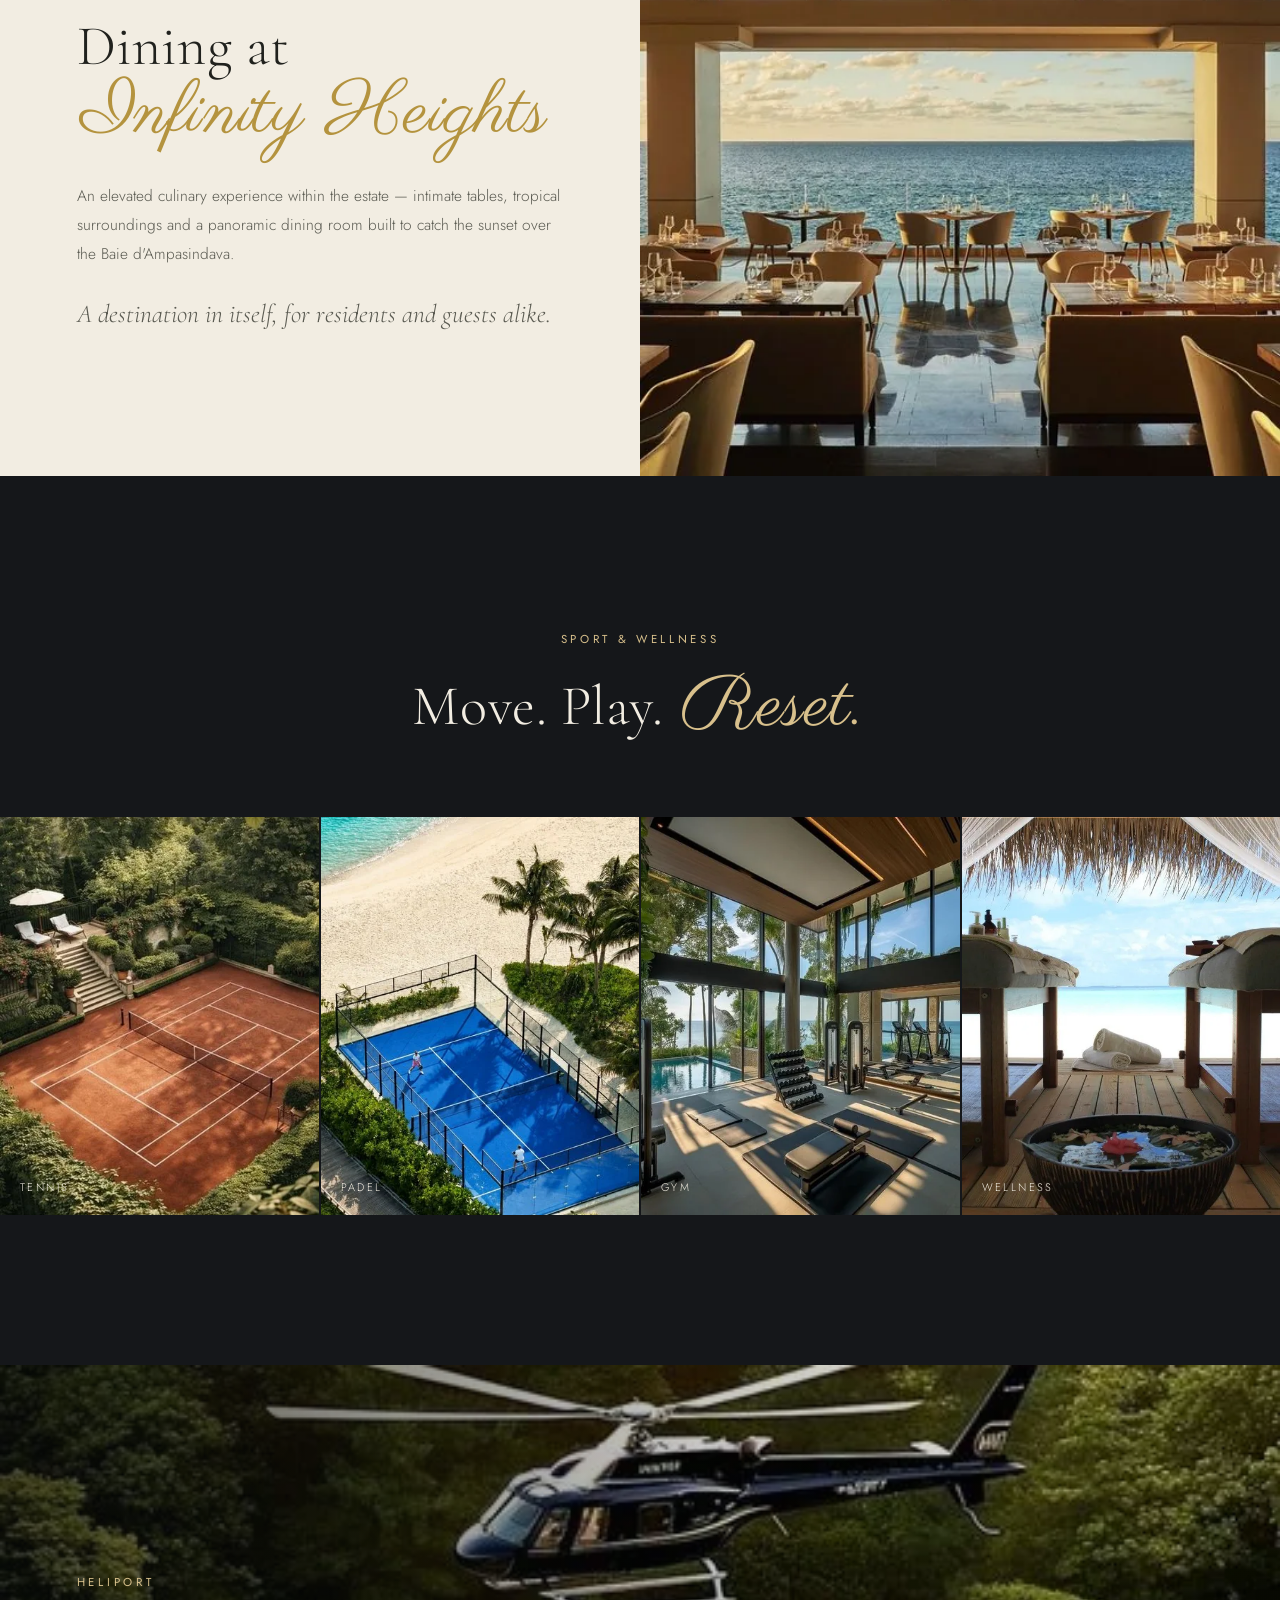
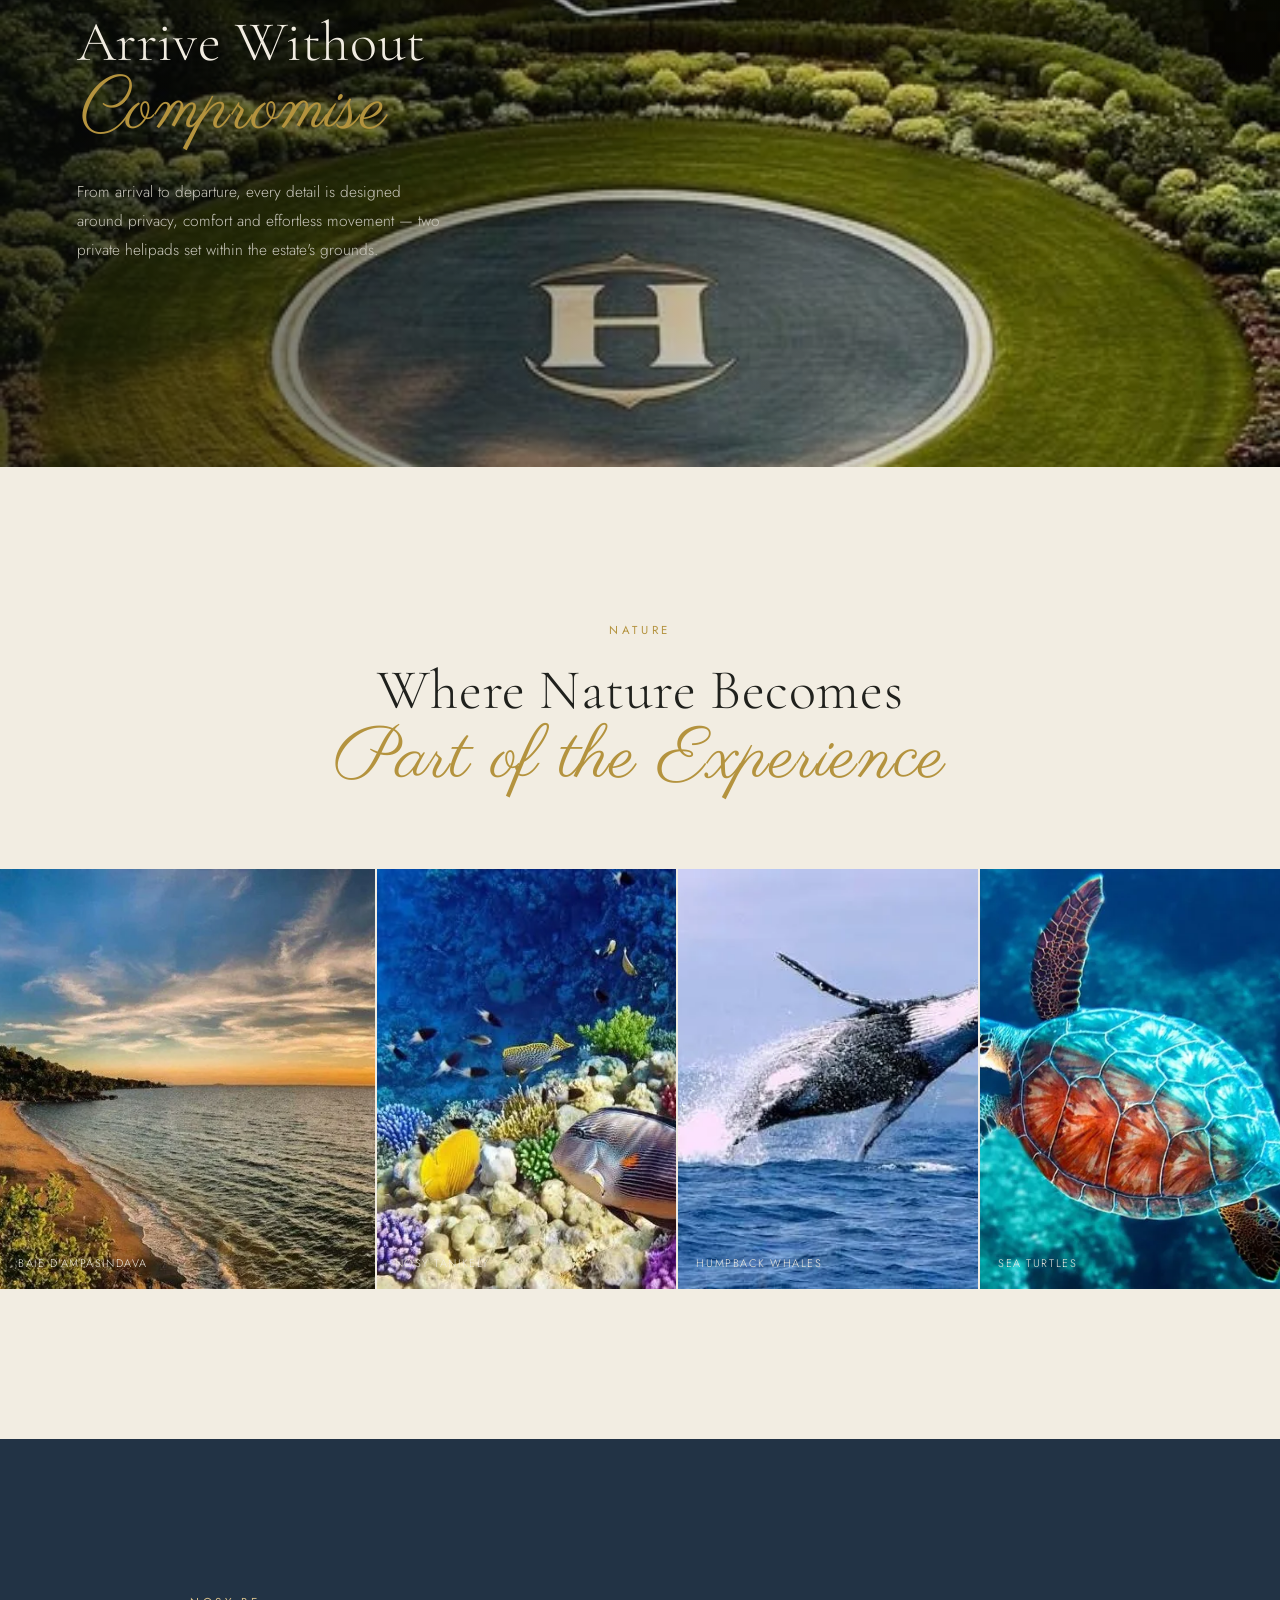
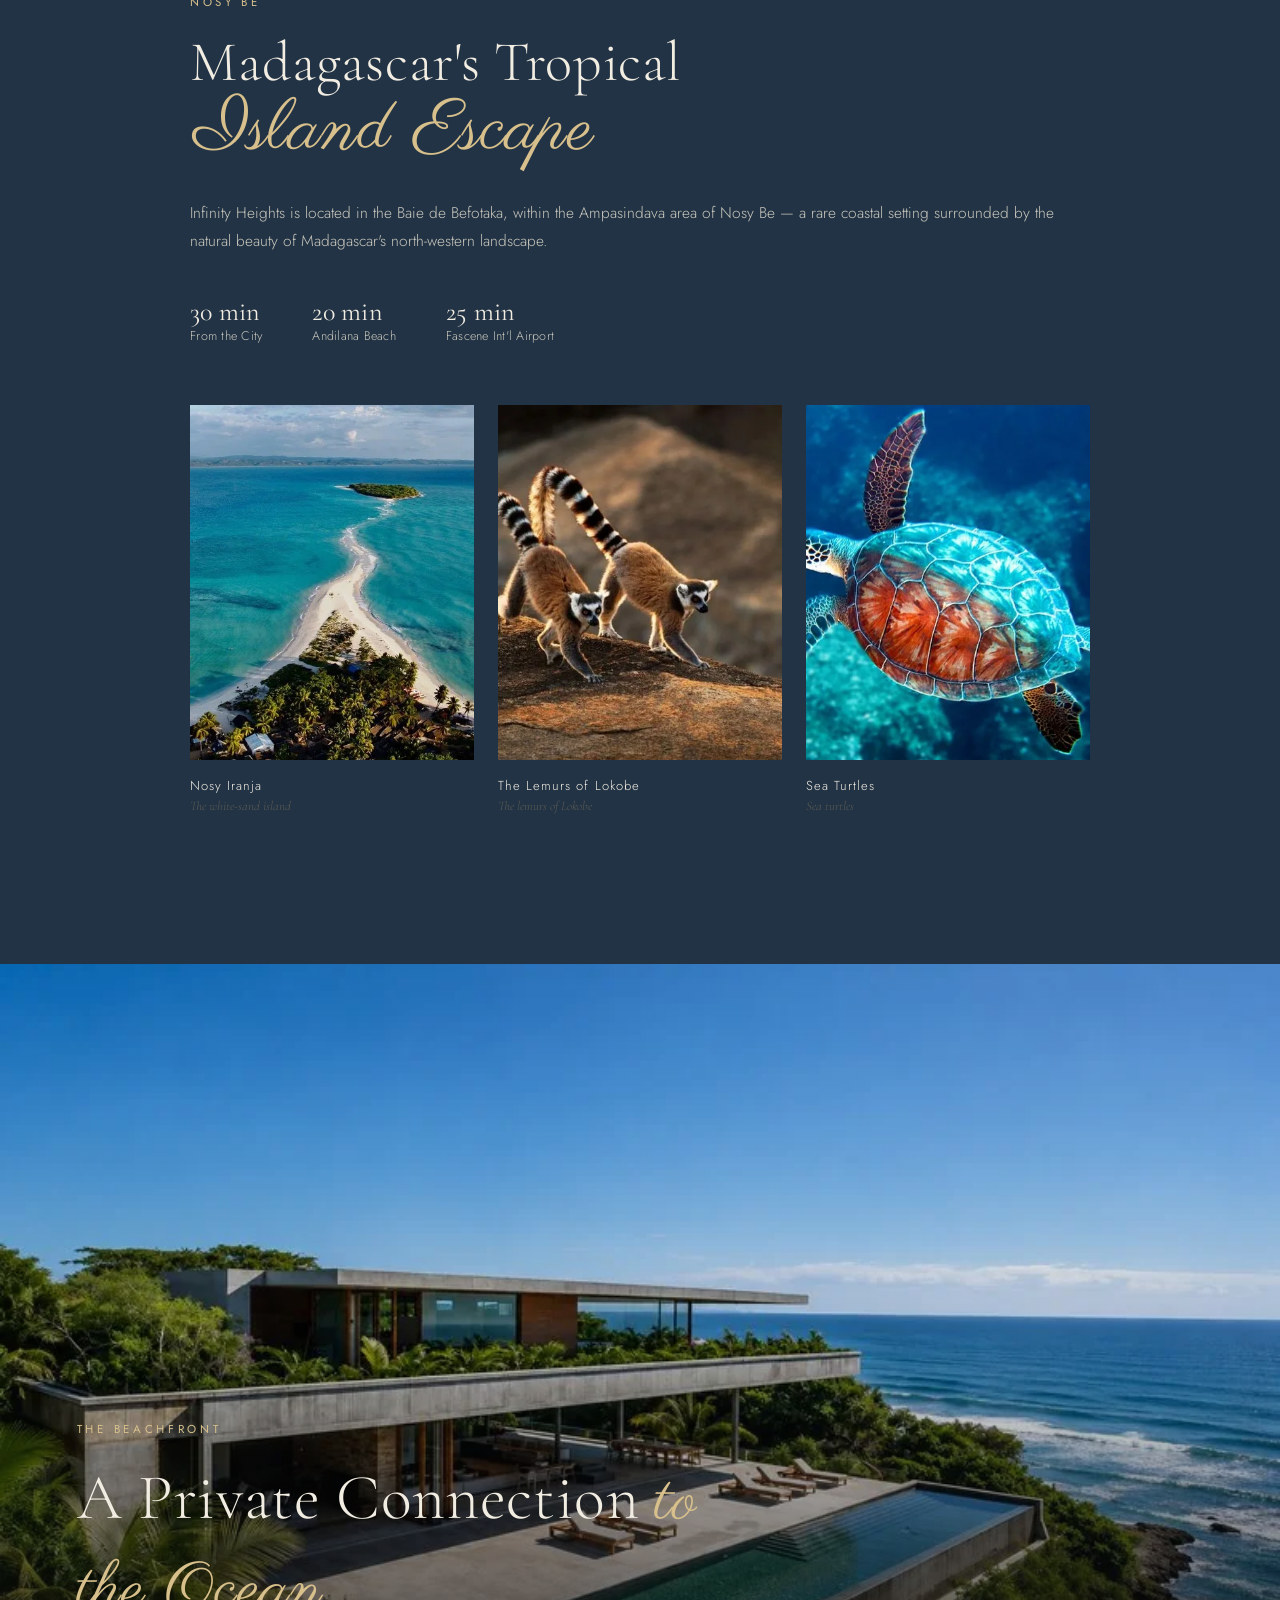
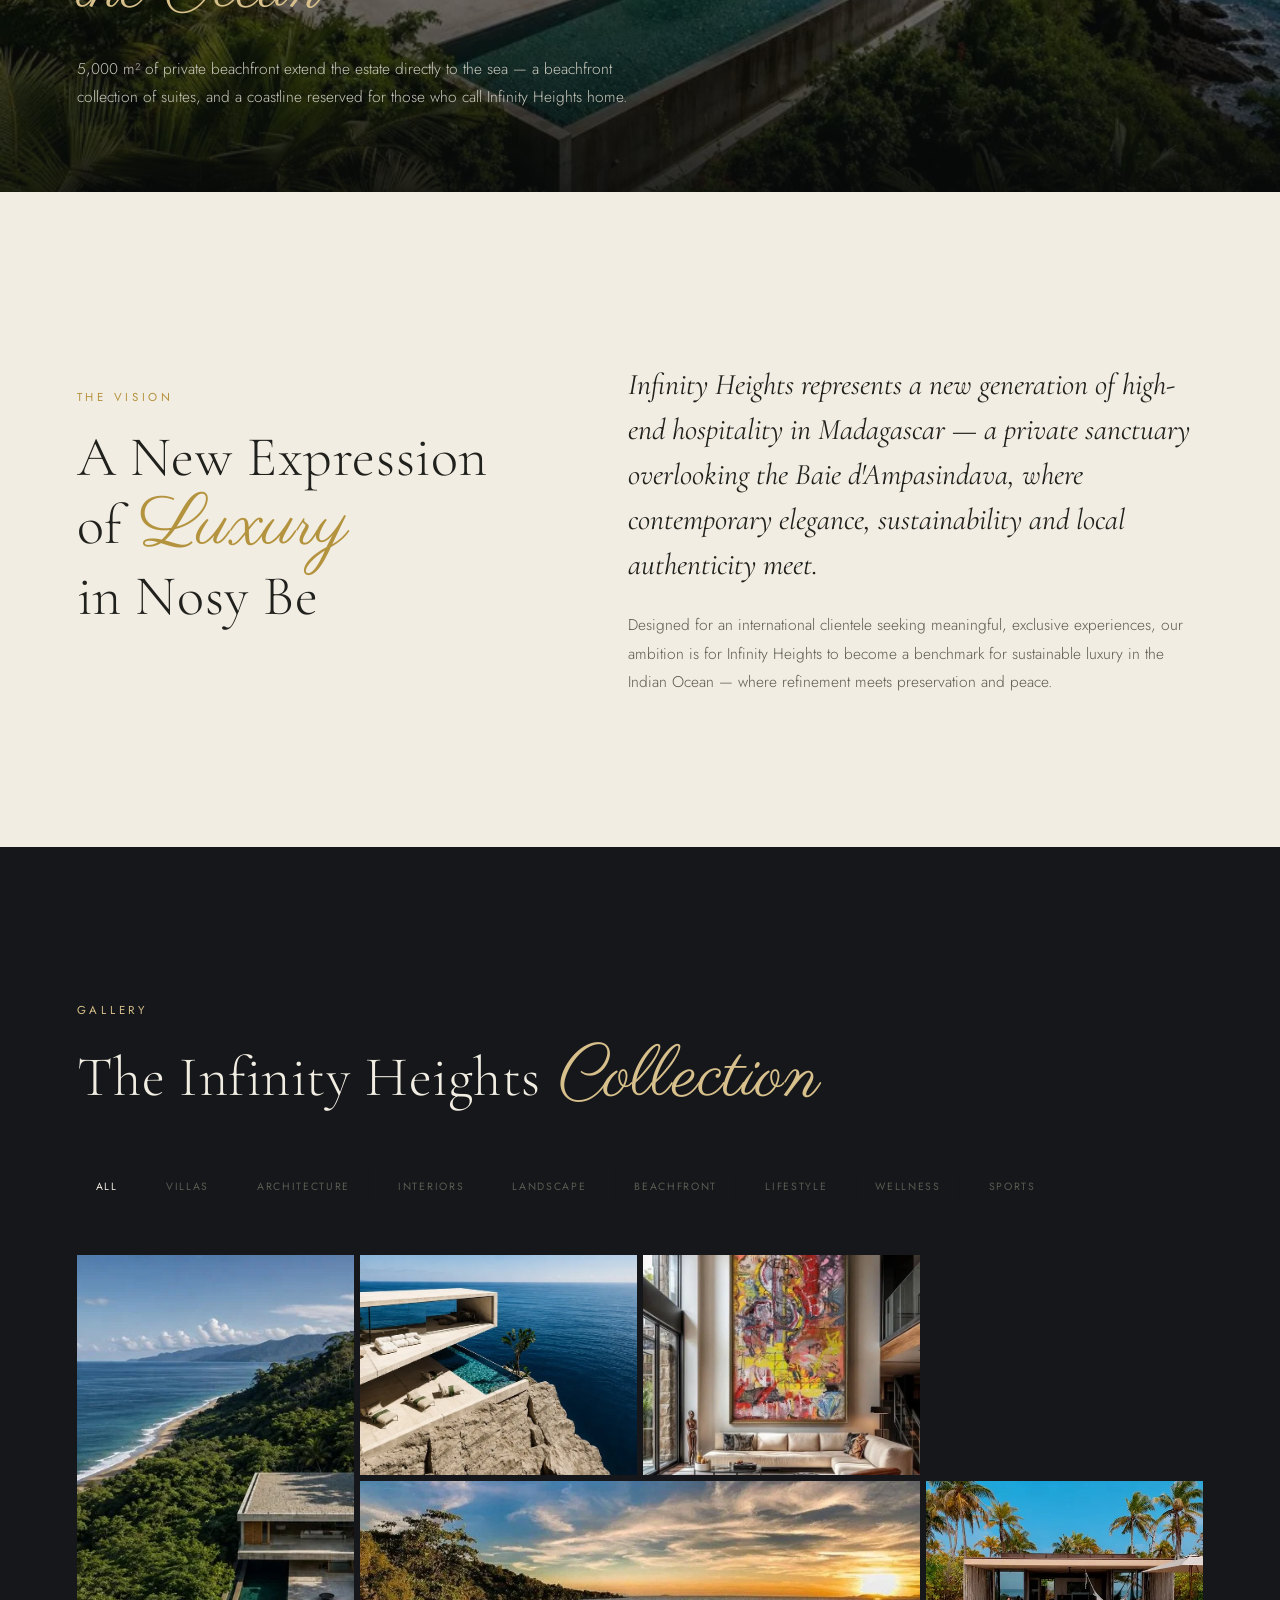
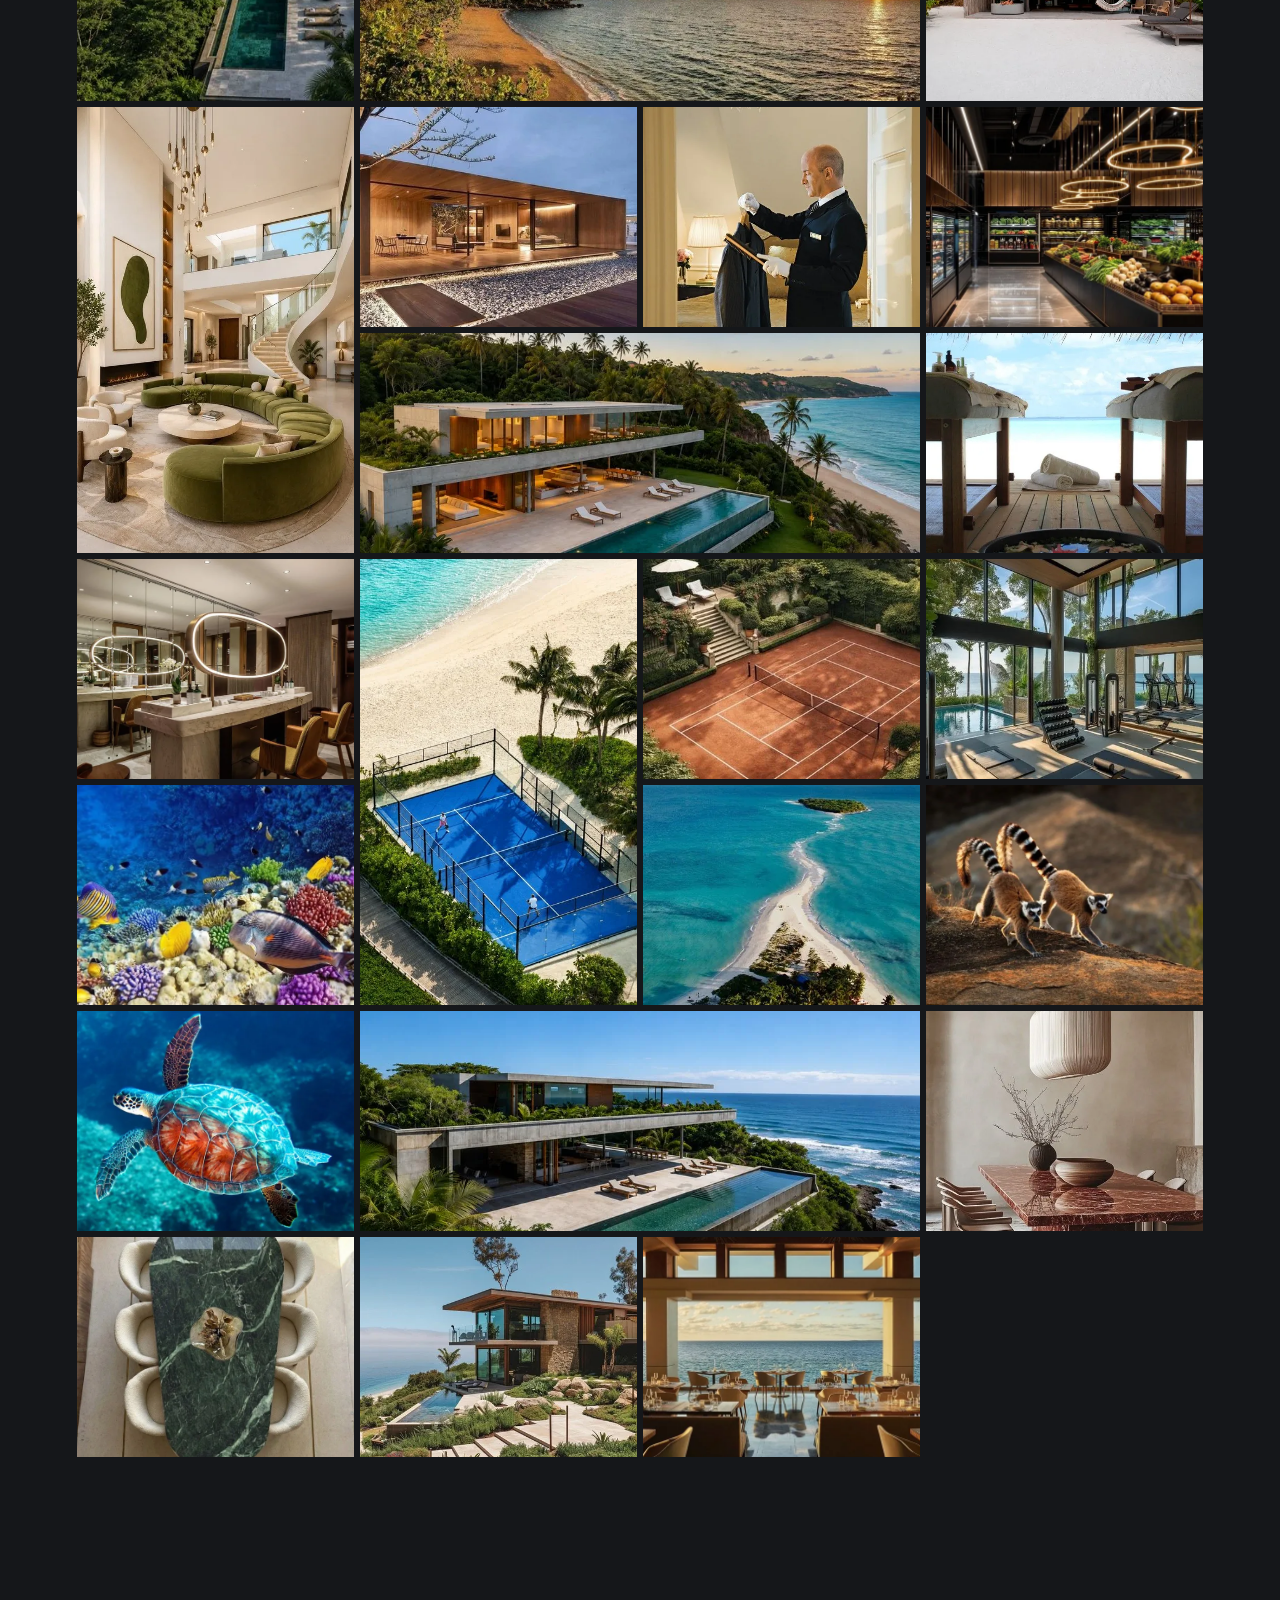
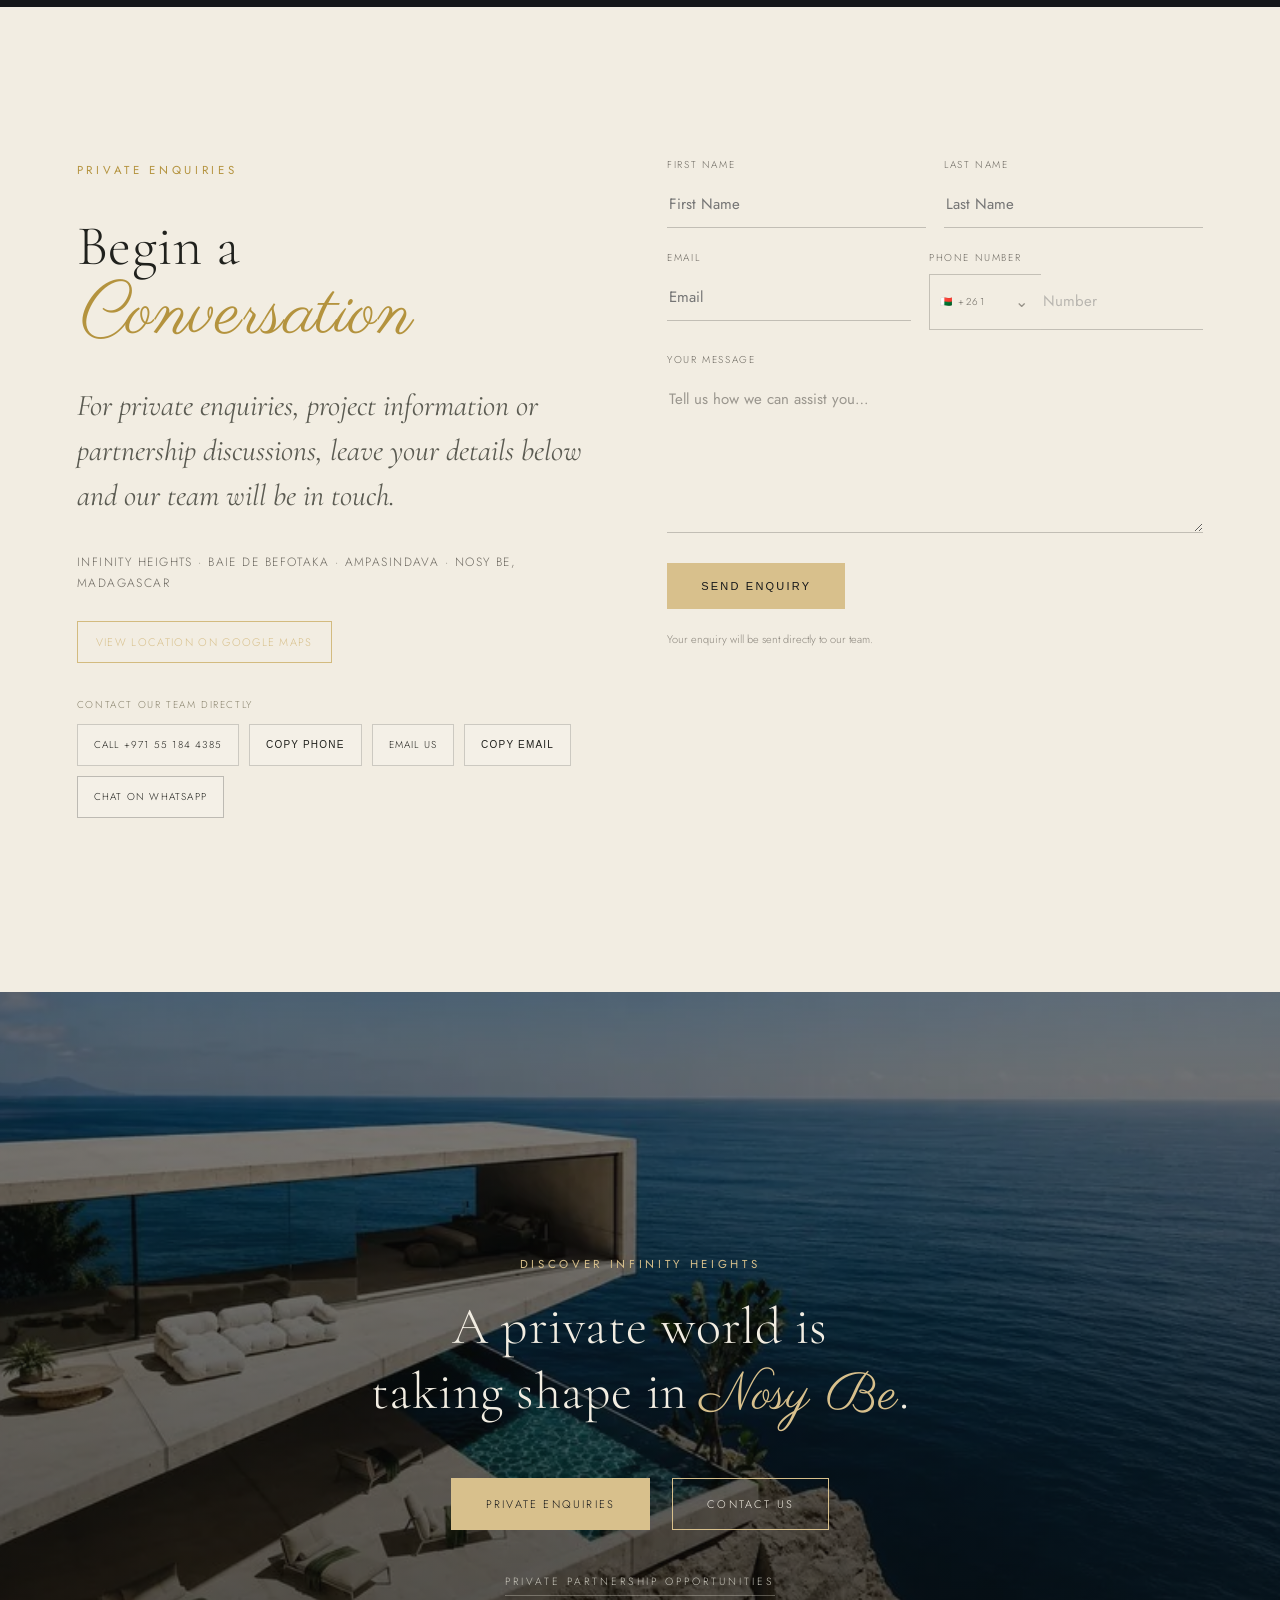
==== commit d65383f4: "Add files via upload" ====
--- a/index.html
+++ b/index.html
@@ -4,10 +4,38 @@
 <head>
 <meta charset="utf-8"/>
 <meta content="width=device-width, initial-scale=1.0" name="viewport"/>
-<title>Infinity Heights Nosy Be — Private Luxury Villas, Madagascar</title>
-<meta content="Infinity Heights Nosy Be. Twelve private villas between hillside and ocean, overlooking the Baie d'Ampasindava, Madagascar." name="description"/>
-<link rel="icon" type="image/png" sizes="64x64" href="[data-uri]"/>
-<link rel="apple-touch-icon" href="[data-uri]"/> 
+<title>Infinity Heights Nosy Be | Luxury Private Villas in Madagascar</title>
+<meta content="Discover Infinity Heights, a private luxury estate in Nosy Be, Madagascar, overlooking the Bay of Ampasindava. Explore private villas, exceptional experiences, wellness, dining and direct access to the sea." name="description"/>
+<meta name="robots" content="index, follow, max-image-preview:large, max-snippet:-1, max-video-preview:-1"/>
+<link rel="canonical" href="https://infinityheights.uk/"/>
+<meta property="og:type" content="website"/>
+<meta property="og:title" content="Infinity Heights Nosy Be | Luxury Private Villas in Madagascar"/>
+<meta property="og:description" content="A private luxury estate in Nosy Be, Madagascar, overlooking the Bay of Ampasindava. Discover exceptional villas, experiences and direct access to the sea."/>
+<meta property="og:url" content="https://infinityheights.uk/"/>
+<meta property="og:site_name" content="Infinity Heights"/>
+<meta name="twitter:card" content="summary_large_image"/>
+<meta name="twitter:title" content="Infinity Heights Nosy Be | Luxury Private Villas in Madagascar"/>
+<meta name="twitter:description" content="A private luxury estate in Nosy Be, Madagascar, overlooking the Bay of Ampasindava."/>
+<script type="application/ld+json">
+{
+  "@context": "https://schema.org",
+  "@type": "Hotel",
+  "name": "Infinity Heights Nosy Be Madagascar",
+  "url": "https://infinityheights.uk/",
+  "description": "Private luxury estate in Nosy Be, Madagascar, overlooking the Bay of Ampasindava, with private villas, exceptional experiences, wellness and dining.",
+  "address": {
+    "@type": "PostalAddress",
+    "streetAddress": "207 Baie d'Ampasindava",
+    "addressLocality": "Hell-Ville",
+    "addressRegion": "Nosy Be",
+    "addressCountry": "MG"
+  },
+  "areaServed": "Nosy Be, Madagascar",
+  "sameAs": []
+}
+</script>
+<link href="infinity-heights-favicon.png?v=2" rel="icon" sizes="32x32" type="image/png"/>
+<link href="infinity-heights-favicon.png?v=2" rel="shortcut icon" type="image/png"/>
 <link href="https://fonts.googleapis.com" rel="preconnect"/>
 <link crossorigin="" href="https://fonts.gstatic.com" rel="preconnect"/>
 <link href="https://fonts.googleapis.com/css2?family=Cormorant+Garamond:ital,wght@0,300;0,400;0,500;0,600;1,400;1,500&amp;family=Jost:wght@300;400;500&amp;family=Parisienne&amp;display=swap" rel="stylesheet"/>
@@ -743,7 +771,6 @@
     header .menu-toggle{display:flex !important;z-index:6;}
   }
 </style>
-
 <style id="phone-country-searchable">
 .phone-field-wrap{
   display:flex;
@@ -756,7 +783,7 @@
 }
 .phone-country-picker{
   position:relative;
-  flex:0 0 190px;
+  flex:0 0 112px;
   min-width:0;
 }
 .phone-country-trigger{
@@ -767,7 +794,7 @@
   align-items:center;
   justify-content:space-between;
   gap:8px;
-  padding:0 14px;
+  padding:0 10px;
   border:1px solid rgba(32,33,29,.22);
   border-right:0;
   border-radius:0;
@@ -833,24 +860,14 @@
   width:auto !important;
   border-radius:0 !important;
 }
+.phone-field-wrap > input[type="tel"]{
+  font-variant-numeric:tabular-nums;
+}
+.phone-field-wrap > input[type="tel"]::placeholder{opacity:.45;}
 @media(max-width:700px){
-  .phone-country-picker{flex:0 0 125px;}
-  .phone-country-trigger{padding:0 9px;font-size:13px;}
+  .phone-country-picker{flex:0 0 112px;}
+  .phone-country-trigger{padding:0 8px;font-size:13px;}
   .phone-country-menu{width:290px;max-width:90vw;}
-}
-</style>
-
-
-<style id="footer-affiliation-style">
-.footer-affiliation{
-  margin-top:18px;
-  padding-top:12px;
-  border-top:1px solid rgba(255,255,255,.10);
-  text-align:center;
-  font-size:10px;
-  letter-spacing:.08em;
-  line-height:1.6;
-  color:rgba(255,255,255,.48);
 }
 </style>
 </head>
@@ -870,59 +887,59 @@
 <!-- ============ HEADER ============ -->
 <header id="siteHeader">
 <div class="brand">
-<img decoding="async" alt="Infinity Heights" class="official-logo" src="[data-uri]"/>
+<img alt="Infinity Heights" class="official-logo" decoding="async" src="[data-uri]"/>
 </div>
 <nav class="primary-nav">
-<a href="#estate">The Estate</a>
-<a href="#villas">The Villas</a>
-<a href="#experience">Experience</a>
-<a href="#wellness">Wellness</a>
-<a href="#dining">Dining</a>
-<a href="#destination">Destination</a>
-<a href="#gallery">Gallery</a>
+<a data-en="The Estate" data-fr="Le Domaine" href="#estate">The Estate</a>
+<a data-en="The Villas" data-fr="Les Villas" href="#villas">The Villas</a>
+<a data-en="Experience" data-fr="Expérience" href="#experience">Experience</a>
+<a data-en="Wellness" data-fr="Bien-être" href="#wellness">Wellness</a>
+<a data-en="Dining" data-fr="Gastronomie" href="#dining">Dining</a>
+<a data-en="Destination" data-fr="Destination" href="#destination">Destination</a>
+<a data-en="Gallery" data-fr="Galerie" href="#gallery">Gallery</a>
 </nav>
-<a class="nav-cta" href="#contact">Contact</a>
-<div class="lang-switch" aria-label="Language selector">
-  <button type="button" data-lang="en" class="active">EN</button>
-  <span style="color:var(--line-light);font-size:9px;">/</span>
-  <button type="button" data-lang="fr">FR</button>
-</div>
-<button class="menu-toggle" id="menuToggle" aria-label="Open navigation" aria-expanded="false">
-  <span></span><span></span><span></span>
+<a class="nav-cta" data-en="Contact" data-fr="Contact" href="#contact">Contact</a>
+<div aria-label="Language selector" class="lang-switch" data-en-aria-label="Language selector" data-fr-aria-label="Sélecteur de langue">
+<button class="active" data-lang="en" type="button">EN</button>
+<span style="color:var(--line-light);font-size:9px;">/</span>
+<button data-lang="fr" type="button">FR</button>
+</div>
+<button aria-expanded="false" aria-label="Open navigation" class="menu-toggle" data-en-aria-label="Open navigation" data-fr-aria-label="Ouvrir la navigation" id="menuToggle">
+<span></span><span></span><span></span>
 </button>
 </header>
 <div class="mobile-menu-backdrop" id="mobileMenuBackdrop"></div>
-<nav class="mobile-menu" id="mobileMenu" aria-label="Mobile navigation">
-  <button class="mobile-menu-close" id="menuClose" aria-label="Close navigation">×</button>
-  <div class="mobile-menu-kicker">Infinity Heights · Nosy Be</div>
-  <a href="#estate">The Estate</a>
-  <a href="#villas">The Villas</a>
-  <a href="#experience">The Experience</a>
-  <a href="#wellness">Wellness</a>
-  <a href="#dining">Dining</a>
-  <a href="#destination">The Destination</a>
-  <a href="#gallery">Gallery</a>
-  <a class="mobile-inquiry" href="#contact">Private Enquiries</a>
-  <a class="mobile-contact" href="#contact">Contact</a>
-  <div class="mobile-lang-switch" aria-label="Language selector">
-    <button type="button" data-lang="en" class="active">EN</button>
-    <span style="color:var(--line-light);font-size:9px;">/</span>
-    <button type="button" data-lang="fr">FR</button>
-  </div>
+<nav aria-label="Mobile navigation" class="mobile-menu" data-en-aria-label="Mobile navigation" data-fr-aria-label="Navigation mobile" id="mobileMenu">
+<button aria-label="Close navigation" class="mobile-menu-close" data-en-aria-label="Close navigation" data-fr-aria-label="Fermer la navigation" id="menuClose">×</button>
+<div class="mobile-menu-kicker">Infinity Heights · Nosy Be</div>
+<a data-en="The Estate" data-fr="Le Domaine" href="#estate">The Estate</a>
+<a data-en="The Villas" data-fr="Les Villas" href="#villas">The Villas</a>
+<a data-en="The Experience" data-fr="L’Expérience" href="#experience">The Experience</a>
+<a data-en="Wellness" data-fr="Bien-être" href="#wellness">Wellness</a>
+<a data-en="Dining" data-fr="Gastronomie" href="#dining">Dining</a>
+<a data-en="The Destination" data-fr="La Destination" href="#destination">The Destination</a>
+<a data-en="Gallery" data-fr="Galerie" href="#gallery">Gallery</a>
+<a class="mobile-inquiry" data-en="Private Enquiries" data-fr="Demande privée" href="#contact">Private Enquiries</a>
+<a class="mobile-contact" data-en="Contact" data-fr="Contact" href="#contact">Contact</a>
+<div aria-label="Language selector" class="mobile-lang-switch" data-en-aria-label="Language selector" data-fr-aria-label="Sélecteur de langue">
+<button class="active" data-lang="en" type="button">EN</button>
+<span style="color:var(--line-light);font-size:9px;">/</span>
+<button data-lang="fr" type="button">FR</button>
+</div>
 </nav>
 <!-- ============ HERO ============ -->
 <section class="hero" id="top">
-<img decoding="async" alt="Infinity Heights villa overlooking the ocean, Nosy Be" src="img-02.webp"/>
+<img alt="Luxury private villa overlooking the ocean in Nosy Be, Madagascar" data-en-alt="Luxury private villa overlooking the ocean in Nosy Be, Madagascar" data-fr-alt="Villa de luxe privée surplombant l’océan à Nosy Be, Madagascar" decoding="async" src="img-02.webp"/>
 <div class="hero-inner">
 <div class="hero-eyebrow">Baie d'Ampasindava · Nosy Be, Madagascar</div>
 <h1>INFINITY HEIGHTS<span class="nosybe">NOSY BE</span></h1>
-<p class="hero-sub">A Private Luxury Retreat between Hillside and Ocean</p>
+<p class="hero-sub" data-en="A Private Luxury Retreat between Hillside and Ocean" data-fr="Un refuge privé de luxe entre colline et océan">A Private Luxury Retreat between Hillside and Ocean</p>
 <div class="hero-stats">
-<div class="stat"><span class="num">12</span><span class="label">Private Villas</span></div>
-<div class="stat"><span class="num">30,000</span><span class="label">m² Private Estate</span></div>
-<div class="stat"><span class="num">360°</span><span class="label">Ocean Views</span></div>
-</div>
-<a class="hero-cta" href="#estate">Discover Infinity Heights</a>
+<div class="stat"><span class="num">12</span><span class="label" data-en="Private Villas" data-fr="Villas privées">Private Villas</span></div>
+<div class="stat"><span class="num">30,000</span><span class="label" data-en="m² Private Estate" data-fr="Domaine privé de 30 000 m²">m² Private Estate</span></div>
+<div class="stat"><span class="num">360°</span><span class="label" data-en="Ocean Views" data-fr="Vues panoramiques sur l’océan">Ocean Views</span></div>
+</div>
+<a class="hero-cta" data-en="Discover Infinity Heights" data-fr="Découvrir Infinity Heights" href="#estate">Discover Infinity Heights</a>
 </div>
 <div class="scroll-cue"></div>
 </section>
@@ -930,30 +947,24 @@
 <section id="estate">
 <div class="split">
 <div class="estate-google-map reveal">
-  <div class="location-map">
-    <iframe
-      src="https://www.google.com/maps/embed?pb=!1m18!1m12!1m3!1d4105.894584086483!2d48.25770588120861!3d-13.262444553767784!2m3!1f0!2f0!3f0!3m2!1i1024!2i768!4f13.1!3m3!1m2!1s0x2213bb4c61b5083f%3A0xdfbc77c88af2326d!2sInfinity%20Heights%20Nosy%20be%20Madagascar!5e1!3m2!1sfr!2smg!4v1787120158887!5m2!1sfr!2smg"
-      width="100%"
-      height="520"
-      style="border:0;display:block;"
-      allowfullscreen
-      loading="lazy"
-      referrerpolicy="strict-origin-when-cross-origin"
-      title="Infinity Heights Nosy Be Madagascar on Google Maps"></iframe>
-  </div>
-  <a class="estate-map-link" href="https://maps.app.goo.gl/XiTho5u1AzdpgmKj7" target="_blank" rel="noopener">
+<div class="location-map">
+<iframe allowfullscreen="" height="520" loading="lazy" referrerpolicy="strict-origin-when-cross-origin" src="https://www.google.com/maps/embed?pb=!1m18!1m12!1m3!1d4105.894584086483!2d48.25770588120861!3d-13.262444553767784!2m3!1f0!2f0!3f0!3m2!1i1024!2i768!4f13.1!3m3!1m2!1s0x2213bb4c61b5083f%3A0xdfbc77c88af2326d!2sInfinity%20Heights%20Nosy%20be%20Madagascar!5e1!3m2!1sfr!2smg!4v1787120158887!5m2!1sfr!2smg" style="border:0;display:block;" title="Infinity Heights Nosy Be Madagascar on Google Maps" width="100%"></iframe>
+</div>
+<a class="estate-map-link" data-en="
+    Open in Google Maps
+  " data-fr="Ouvrir dans Google Maps" href="https://maps.app.goo.gl/XiTho5u1AzdpgmKj7" rel="noopener" target="_blank">
     Open in Google Maps
   </a>
 </div>
 <div class="text-col reveal reveal-delay-1">
-<span class="eyebrow">The Estate</span>
-<h2 class="section-title">A Private World<br/><span class="script">of Its Own</span></h2>
-<p class="text-soft">Set across a 30,000 m² private domain on the north-western coast of Nosy Be, Infinity Heights combines 25,000 m² of elevated hillside land with 5,000 m² of private beachfront — a rare setting with 360° panoramic ocean views and privileged, direct access to the sea.</p>
-<p class="text-soft" style="margin-top:18px;">Overlooking the preserved Baie d'Ampasindava, the estate sits among some of the last constructible land on the island to combine this scale of privacy with uninterrupted ocean views.</p>
+<span class="eyebrow" data-en="The Estate" data-fr="Le Domaine">The Estate</span>
+<h2 class="section-title" data-en-html='A Private World&lt;br/&gt;&lt;span class="script"&gt;of Its Own&lt;/span&gt;' data-fr-html='Un Monde Privé&lt;br/&gt;&lt;span class="script"&gt;à Part Entière&lt;/span&gt;'>A Private World<br/><span class="script">of Its Own</span></h2>
+<p class="text-soft" data-en="Set across a 30,000 m² private domain on the north-western coast of Nosy Be, Infinity Heights combines 25,000 m² of elevated hillside land with 5,000 m² of private beachfront — a rare setting with 360° panoramic ocean views and privileged, direct access to the sea." data-fr="Implanté sur un domaine privé de 30 000 m² sur la côte nord-ouest de Nosy Be, Infinity Heights réunit 25 000 m² de terrain en hauteur et 5 000 m² de plage privée — un cadre rare offrant des vues panoramiques à 360° sur l’océan et un accès direct et privilégié à la mer.">Set across a 30,000 m² private domain on the north-western coast of Nosy Be, Infinity Heights combines 25,000 m² of elevated hillside land with 5,000 m² of private beachfront — a rare setting with 360° panoramic ocean views and privileged, direct access to the sea.</p>
+<p class="text-soft" data-en="Overlooking the preserved Baie d'Ampasindava, the estate sits among some of the last constructible land on the island to combine this scale of privacy with uninterrupted ocean views." data-fr="Surplombant la baie préservée d’Ampasindava, le domaine s’étend sur l’un des derniers terrains constructibles de l’île, offrant un niveau d’intimité rare ainsi que des vues ininterrompues sur l’océan." style="margin-top:18px;">Overlooking the preserved Baie d'Ampasindava, the estate sits among some of the last constructible land on the island to combine this scale of privacy with uninterrupted ocean views.</p>
 <div class="stat-row">
-<div><span class="s-num">25,000</span><div class="s-label">m² Hillside</div></div>
-<div><span class="s-num">5,000</span><div class="s-label">m² Beachfront</div></div>
-<div><span class="s-num">2</span><div class="s-label">Private Helipads</div></div>
+<div><span class="s-num">25,000</span><div class="s-label" data-en="m² Hillside" data-fr="m² de terrain en hauteur">m² Hillside</div></div>
+<div><span class="s-num">5,000</span><div class="s-label" data-en="m² Beachfront" data-fr="m² de plage privée">m² Beachfront</div></div>
+<div><span class="s-num">2</span><div class="s-label" data-en="Private Helipads" data-fr="Hélipads privés">Private Helipads</div></div>
 </div>
 </div>
 </div>
@@ -963,33 +974,33 @@
 <section class="section-pad" id="villas">
 <div class="wrap">
 <div class="intro-block reveal">
-<span class="eyebrow">The Villas</span>
-<h2 class="section-title">Twelve Private <span class="script">Residences</span></h2>
-<p class="lede" style="color:var(--text-soft);">Twelve contemporary villas, each with a distinctive architectural identity and a private pool — conceived as residences rather than rooms, and set within the hillside's natural contours.</p>
+<span class="eyebrow" data-en="The Villas" data-fr="Les Villas">The Villas</span>
+<h2 class="section-title" data-en-html='Twelve Private &lt;span class="script"&gt;Residences&lt;/span&gt;' data-fr-html='Douze &lt;span class="script"&gt;Résidences privées&lt;/span&gt;'>Twelve Private <span class="script">Residences</span></h2>
+<p class="lede" data-en="Twelve contemporary villas, each with a distinctive architectural identity and a private pool — conceived as residences rather than rooms, and set within the hillside's natural contours." data-fr="Douze villas contemporaines, chacune dotée d’une identité architecturale singulière et d’une piscine privée — pensées comme de véritables résidences plutôt que comme de simples chambres, et intégrées aux reliefs naturels des hauteurs." style="color:var(--text-soft);">Twelve contemporary villas, each with a distinctive architectural identity and a private pool — conceived as residences rather than rooms, and set within the hillside's natural contours.</p>
 </div>
 </div>
 <div class="wrap" style="margin-top:90px;">
 <div class="collection-head reveal">
-<h3 style="font-size:26px; font-weight:400;">The <span class="script" style="color:var(--gold); font-size:1.3em;">Hillside</span> Collection</h3>
-<p class="text-soft" style="max-width:340px;">Four architectural identities inspired by the tropical landscape and ocean of Nosy Be.</p>
+<h3 data-en-html='The &lt;span class="script" data-en="Hillside" data-fr="Hauteur" style="color:var(--gold); font-size:1.3em;"&gt;Hillside&lt;/span&gt; Collection' data-fr-html='La collection &lt;span class="script" style="color:var(--gold); font-size:1.3em;"&gt;des hauteurs&lt;/span&gt;' style="font-size:26px; font-weight:400;">The <span class="script" data-en="Hillside" data-fr="Hauteur" style="color:var(--gold); font-size:1.3em;">Hillside</span> Collection</h3>
+<p class="text-soft" data-en="Four architectural identities inspired by the tropical landscape and ocean of Nosy Be." data-fr="Quatre identités architecturales inspirées du paysage tropical et de l’océan de Nosy Be." style="max-width:340px;">Four architectural identities inspired by the tropical landscape and ocean of Nosy Be.</p>
 </div>
 <div class="collection-grid reveal">
-<div class="collection-item"><img loading="lazy" decoding="async" alt="Hillside villa" src="img-02.webp"/><div class="tag"><div class="en">HILLSIDE SIGNATURE</div><div class="fr">Signature hillside</div></div></div>
-<div class="collection-item"><img loading="lazy" decoding="async" alt="Jungle retreat villa" src="img-05.webp"/><div class="tag"><div class="en">JUNGLE RETREAT</div><div class="fr">Immersion tropicale</div></div></div>
-<div class="collection-item"><img loading="lazy" decoding="async" alt="Organic modernism villa" src="img-06.webp"/><div class="tag"><div class="en">ORGANIC MODERNISM</div><div class="fr">Modernisme organique</div></div></div>
-<div class="collection-item"><img loading="lazy" decoding="async" alt="Tropical Modern suite" src="img-07.webp"/><div class="tag"><div class="en">TROPICAL MODERN</div><div class="fr">Modernisme tropical</div></div></div>
+<div class="collection-item"><img alt="Hillside villa" data-en-alt="Hillside villa" data-fr-alt="Villa sur les hauteurs" decoding="async" loading="lazy" src="img-02.webp"/><div class="tag"><div class="en" data-en="HILLSIDE SIGNATURE" data-fr="Signature sur les hauteurs">HILLSIDE SIGNATURE</div><div class="fr" data-en="Tropical hillside signature" data-fr="Signature hillside">Signature hillside</div></div></div>
+<div class="collection-item"><img alt="Jungle retreat villa" data-en-alt="Jungle retreat villa" data-fr-alt="Villa refuge dans la jungle" decoding="async" loading="lazy" src="img-05.webp"/><div class="tag"><div class="en" data-en="JUNGLE RETREAT" data-fr="Refuge jungle">JUNGLE RETREAT</div><div class="fr" data-en="Tropical immersion" data-fr="Immersion tropicale">Immersion tropicale</div></div></div>
+<div class="collection-item"><img alt="Organic modernism villa" data-en-alt="Organic modernism villa" data-fr-alt="Villa de modernisme organique" decoding="async" loading="lazy" src="img-06.webp"/><div class="tag"><div class="en" data-en="ORGANIC MODERNISM" data-fr="Modernisme organique">ORGANIC MODERNISM</div><div class="fr" data-en="Organic modernism" data-fr="Modernisme organique">Modernisme organique</div></div></div>
+<div class="collection-item"><img alt="Tropical Modern suite" data-en-alt="Tropical Modern suite" data-fr-alt="Suite moderne tropicale" decoding="async" loading="lazy" src="img-07.webp"/><div class="tag"><div class="en" data-en="TROPICAL MODERN" data-fr="Modernisme tropical">TROPICAL MODERN</div><div class="fr" data-en="Tropical modernism" data-fr="Modernisme tropical">Modernisme tropical</div></div></div>
 </div>
 </div>
 <div class="wrap" style="margin-top:100px;">
 <div class="collection-head reveal">
-<h3 style="font-size:26px; font-weight:400;">The <span class="script" style="color:var(--gold); font-size:1.3em;">Beachfront</span> Collection</h3>
-<p class="text-soft" style="max-width:420px;">An exclusive collection of four one-bedroom suites set directly on 5,000 m² of private beachfront, fully connected to the ocean.</p>
+<h3 data-en-html='The &lt;span class="script" data-en="Beachfront" data-fr="Bord de mer" style="color:var(--gold); font-size:1.3em;"&gt;Beachfront&lt;/span&gt; Collection' data-fr-html='La collection &lt;span class="script" style="color:var(--gold); font-size:1.3em;"&gt;du bord de mer&lt;/span&gt;' style="font-size:26px; font-weight:400;">The <span class="script" data-en="Beachfront" data-fr="Bord de mer" style="color:var(--gold); font-size:1.3em;">Beachfront</span> Collection</h3>
+<p class="text-soft" data-en="An exclusive collection of four one-bedroom suites set directly on 5,000 m² of private beachfront, fully connected to the ocean." data-fr="Une collection exclusive de quatre suites d’une chambre, directement implantées sur 5 000 m² de plage privée, en connexion totale avec l’océan." style="max-width:420px;">An exclusive collection of four one-bedroom suites set directly on 5,000 m² of private beachfront, fully connected to the ocean.</p>
 </div>
 <div class="collection-grid reveal">
-<div class="collection-item"><img loading="lazy" decoding="async" alt="Beachfront Minimalism suite" src="img-08.webp"/><div class="tag"><div class="en">Beachfront Minimalism</div><div class="fr">Minimalisme côtier</div></div></div>
-<div class="collection-item"><img loading="lazy" decoding="async" alt="Tropical Modern suite" src="img-09.webp"/><div class="tag"><div class="en">Tropical Modern</div><div class="fr">Modernisme tropical</div></div></div>
-<div class="collection-item"><img loading="lazy" decoding="async" alt="Coastal Retreat suite" src="img-10.webp"/><div class="tag"><div class="en">Coastal Retreat</div><div class="fr">Refuge côtier</div></div></div>
-<div class="collection-item"><img loading="lazy" decoding="async" alt="Barefoot Luxury suite" src="img-11.webp"/><div class="tag"><div class="en">Barefoot Luxury</div><div class="fr">Luxe pieds dans le sable</div></div></div>
+<div class="collection-item"><img alt="Beachfront Minimalism suite" data-en-alt="Beachfront Minimalism suite" data-fr-alt="Suite minimaliste en bord de mer" decoding="async" loading="lazy" src="img-08.webp"/><div class="tag"><div class="en" data-en="Beachfront Minimalism" data-fr="Minimalisme côtier">Beachfront Minimalism</div><div class="fr" data-en="Beachfront minimalism" data-fr="Minimalisme côtier">Minimalisme côtier</div></div></div>
+<div class="collection-item"><img alt="Tropical Modern suite" data-en-alt="Tropical Modern suite" data-fr-alt="Suite moderne tropicale" decoding="async" loading="lazy" src="img-09.webp"/><div class="tag"><div class="en" data-en="Tropical Modern" data-fr="Modernisme tropical">Tropical Modern</div><div class="fr" data-en="Tropical modernism" data-fr="Modernisme tropical">Modernisme tropical</div></div></div>
+<div class="collection-item"><img alt="Coastal Retreat suite" data-en-alt="Coastal Retreat suite" data-fr-alt="Suite refuge côtier" decoding="async" loading="lazy" src="img-10.webp"/><div class="tag"><div class="en" data-en="Coastal Retreat" data-fr="Refuge côtier">Coastal Retreat</div><div class="fr" data-en="Coastal retreat" data-fr="Refuge côtier">Refuge côtier</div></div></div>
+<div class="collection-item"><img alt="Barefoot Luxury suite" data-en-alt="Barefoot Luxury suite" data-fr-alt="Suite luxe pieds dans le sable" decoding="async" loading="lazy" src="img-11.webp"/><div class="tag"><div class="en" data-en="Barefoot Luxury" data-fr="Luxe pieds dans le sable">Barefoot Luxury</div><div class="fr" data-en="Barefoot luxury" data-fr="Luxe pieds dans le sable">Luxe pieds dans le sable</div></div></div>
 </div>
 </div>
 </section>
@@ -997,44 +1008,44 @@
 <section class="charcoal section-pad">
 <div class="wrap">
 <div class="intro-block reveal">
-<span class="eyebrow on-dark">Architecture</span>
-<h2 class="section-title">In Harmony <span class="script">with Nature</span></h2>
+<span class="eyebrow on-dark" data-en="Architecture" data-fr="Architecture">Architecture</span>
+<h2 class="section-title" data-en-html='In Harmony &lt;span class="script"&gt;with Nature&lt;/span&gt;' data-fr-html='En Harmonie &lt;span class="script"&gt;avec la Nature&lt;/span&gt;'>In Harmony <span class="script">with Nature</span></h2>
 </div>
 </div>
 <div class="full-bleed h60 reveal" style="margin-top:70px;">
-<img loading="lazy" decoding="async" alt="Villa architecture over the cliffside, natural materials and open living" src="img-12.webp"/>
+<img alt="Villa architecture over the cliffside, natural materials and open living" data-en-alt="Villa architecture over the cliffside, natural materials and open living" data-fr-alt="Architecture de villa sur la falaise, matériaux naturels et espaces ouverts" decoding="async" loading="lazy" src="img-12.webp"/>
 </div>
 <div class="wrap">
-<p class="arch-copy text-soft reveal">Clean architectural lines, natural materials and generous openings blur the boundary between interior and landscape. Every villa is designed for tropical climate living — shaded, ventilated, and oriented toward the ocean — so that architecture, service and nature become one.</p>
+<p class="arch-copy text-soft reveal" data-en="Clean architectural lines, natural materials and generous openings blur the boundary between interior and landscape. Every villa is designed for tropical climate living — shaded, ventilated, and oriented toward the ocean — so that architecture, service and nature become one." data-fr="Des lignes architecturales épurées, des matériaux naturels et de larges ouvertures effacent la frontière entre intérieur et paysage. Chaque villa est conçue pour vivre au rythme du climat tropical — ombragée, ventilée et tournée vers l’océan — afin que l’architecture, le service et la nature ne fassent plus qu’un.">Clean architectural lines, natural materials and generous openings blur the boundary between interior and landscape. Every villa is designed for tropical climate living — shaded, ventilated, and oriented toward the ocean — so that architecture, service and nature become one.</p>
 </div>
 </section>
 <!-- ============ EXPERIENCE ============ -->
 <section id="experience">
 <div class="wrap section-pad-sm">
 <div class="intro-block reveal">
-<span class="eyebrow">The Experience</span>
-<h2 class="section-title">More Than <span class="script">a Stay</span></h2>
+<span class="eyebrow" data-en="The Experience" data-fr="L’Expérience">The Experience</span>
+<h2 class="section-title" data-en-html='More Than &lt;span class="script"&gt;a Stay&lt;/span&gt;' data-fr-html='Bien Plus Qu’&lt;span class="script"&gt;un Séjour&lt;/span&gt;'>More Than <span class="script">a Stay</span></h2>
 </div>
 </div>
 <div class="exp-grid reveal">
-<div class="exp-card"><span class="num">01</span><h4>Private Villas</h4><p>Exceptional private accommodation surrounded by nature, each with its own pool and terrace.</p></div>
-<div class="exp-card"><span class="num">02</span><h4>Spa</h4><p>A holistic wellness experience focused on privacy, restoration and slow living.</p></div>
-<div class="exp-card"><span class="num">03</span><h4>Restaurant</h4><p>A panoramic dining room, refined cuisine, and an intimate connection to the ocean.</p></div>
-<div class="exp-card"><span class="num">04</span><h4>Padel</h4><p>A premium padel court for residents and guests, set within the estate's grounds.</p></div>
-<div class="exp-card"><span class="num">05</span><h4>Tennis</h4><p>A dedicated tennis court, framed by tropical vegetation.</p></div>
-<div class="exp-card"><span class="num">06</span><h4>Gym</h4><p>A private fitness centre with an uninterrupted view toward the sea.</p></div>
-<div class="exp-card"><span class="num">07</span><h4>Heliport</h4><p>Two private helipads for seamless, effortless arrival and departure.</p></div>
-<div class="exp-card"><span class="num">08</span><h4>Beachfront</h4><p>Direct, private access to 5,000 m² of coastline along the Baie d'Ampasindava.</p></div>
+<div class="exp-card"><span class="num">01</span><h4 data-en="Private Villas" data-fr="Villas privées">Private Villas</h4><p data-en="Exceptional private accommodation surrounded by nature, each with its own pool and terrace." data-fr="Un hébergement privé exceptionnel entouré de nature, chaque villa disposant de sa propre piscine et terrasse.">Exceptional private accommodation surrounded by nature, each with its own pool and terrace.</p></div>
+<div class="exp-card"><span class="num">02</span><h4 data-en="Spa" data-fr="Spa">Spa</h4><p data-en="A holistic wellness experience focused on privacy, restoration and slow living." data-fr="Une expérience de bien-être holistique axée sur l’intimité, la régénération et l’art de vivre lentement.">A holistic wellness experience focused on privacy, restoration and slow living.</p></div>
+<div class="exp-card"><span class="num">03</span><h4 data-en="Restaurant" data-fr="Restaurant">Restaurant</h4><p data-en="A panoramic dining room, refined cuisine, and an intimate connection to the ocean." data-fr="Une salle panoramique, une cuisine raffinée et une connexion intime avec l’océan.">A panoramic dining room, refined cuisine, and an intimate connection to the ocean.</p></div>
+<div class="exp-card"><span class="num">04</span><h4 data-en="Padel" data-fr="Padel">Padel</h4><p data-en="A premium padel court for residents and guests, set within the estate's grounds." data-fr="Un court de padel haut de gamme pour les résidents et les hôtes, au cœur du domaine.">A premium padel court for residents and guests, set within the estate's grounds.</p></div>
+<div class="exp-card"><span class="num">05</span><h4 data-en="Tennis" data-fr="Tennis">Tennis</h4><p data-en="A dedicated tennis court, framed by tropical vegetation." data-fr="Un court de tennis privé, entouré de végétation tropicale.">A dedicated tennis court, framed by tropical vegetation.</p></div>
+<div class="exp-card"><span class="num">06</span><h4 data-en="Gym" data-fr="Salle de sport">Gym</h4><p data-en="A private fitness centre with an uninterrupted view toward the sea." data-fr="Un espace de remise en forme privé avec une vue dégagée sur la mer.">A private fitness centre with an uninterrupted view toward the sea.</p></div>
+<div class="exp-card"><span class="num">07</span><h4 data-en="Heliport" data-fr="Héliport">Heliport</h4><p data-en="Two private helipads for seamless, effortless arrival and departure." data-fr="Deux hélipads privés pour des arrivées et départs fluides, sans effort.">Two private helipads for seamless, effortless arrival and departure.</p></div>
+<div class="exp-card"><span class="num">08</span><h4 data-en="Beachfront" data-fr="Bord de mer">Beachfront</h4><p data-en="Direct, private access to 5,000 m² of coastline along the Baie d'Ampasindava." data-fr="Un accès direct et privé à 5 000 m² de littoral le long de la baie d’Ampasindava.">Direct, private access to 5,000 m² of coastline along the Baie d'Ampasindava.</p></div>
 </div>
 </section>
 <!-- ============ SPA ATMOSPHERIC ============ -->
 <section class="atmos" id="wellness">
-<img loading="lazy" decoding="async" alt="Spa cabana on the beach at Infinity Heights" src="img-13.webp"/>
+<img alt="Spa cabana on the beach at Infinity Heights" data-en-alt="Spa cabana on the beach at Infinity Heights" data-fr-alt="Cabane spa sur la plage d’Infinity Heights" decoding="async" loading="lazy" src="img-13.webp"/>
 <div class="atmos-content reveal">
-<span class="eyebrow on-dark">The Spa</span>
-<h2>Wellness, <span class="script" style="color:var(--gold-light);">Reimagined</span></h2>
+<span class="eyebrow on-dark" data-en="The Spa" data-fr="Le Spa">The Spa</span>
+<h2 data-en-html='Wellness, &lt;span class="script" style="color:var(--gold-light);"&gt;Reimagined&lt;/span&gt;' data-fr-html='Le Bien-être, &lt;span class="script" style="color:var(--gold-light);"&gt;Réinventé&lt;/span&gt;'>Wellness, <span class="script" style="color:var(--gold-light);">Reimagined</span></h2>
 <div class="words">
-<span>Privacy</span><span>Silence</span><span>Nature</span><span>Slow Living</span>
+<span data-en="Privacy" data-fr="Intimité">Privacy</span><span data-en="Silence" data-fr="Silence">Silence</span><span data-en="Nature" data-fr="Nature">Nature</span><span data-en="Slow Living" data-fr="Art de vivre lent">Slow Living</span>
 </div>
 </div>
 </section>
@@ -1042,13 +1053,13 @@
 <section id="dining">
 <div class="split reverse">
 <div class="img-col reveal">
-<img loading="lazy" decoding="async" alt="Panoramic restaurant overlooking the ocean at Infinity Heights" src="img-14.webp"/>
+<img alt="Panoramic restaurant overlooking the ocean at Infinity Heights" data-en-alt="Panoramic restaurant overlooking the ocean at Infinity Heights" data-fr-alt="Restaurant panoramique surplombant l’océan à Infinity Heights" decoding="async" loading="lazy" src="img-14.webp"/>
 </div>
 <div class="text-col reveal reveal-delay-1">
-<span class="eyebrow">Dining</span>
-<h2 class="section-title">Dining at<br/><span class="script">Infinity Heights</span></h2>
-<p class="text-soft">An elevated culinary experience within the estate — intimate tables, tropical surroundings and a panoramic dining room built to catch the sunset over the Baie d'Ampasindava.</p>
-<p class="dining-quote" style="color:var(--text-soft);">A destination in itself, for residents and guests alike.</p>
+<span class="eyebrow" data-en="Dining" data-fr="Gastronomie">Dining</span>
+<h2 class="section-title" data-en-html='Dining at&lt;br/&gt;&lt;span class="script"&gt;Infinity Heights&lt;/span&gt;' data-fr-html='Gastronomie à&lt;br/&gt;&lt;span class="script"&gt;Infinity Heights&lt;/span&gt;'>Dining at<br/><span class="script">Infinity Heights</span></h2>
+<p class="text-soft" data-en="An elevated culinary experience within the estate — intimate tables, tropical surroundings and a panoramic dining room built to catch the sunset over the Baie d'Ampasindava." data-fr="Une expérience culinaire raffinée au cœur du domaine — tables intimistes, environnement tropical et salle panoramique conçue pour admirer le coucher du soleil sur la baie d’Ampasindava.">An elevated culinary experience within the estate — intimate tables, tropical surroundings and a panoramic dining room built to catch the sunset over the Baie d'Ampasindava.</p>
+<p class="dining-quote" data-en="A destination in itself, for residents and guests alike." data-fr="Une destination à part entière, pour les résidents comme pour les hôtes." style="color:var(--text-soft);">A destination in itself, for residents and guests alike.</p>
 </div>
 </div>
 </section>
@@ -1056,22 +1067,22 @@
 <section class="charcoal section-pad" id="sport">
 <div class="wrap">
 <div class="intro-block reveal">
-<span class="eyebrow on-dark">Sport &amp; Wellness</span>
-<h2 class="section-title">Move. Play. <span class="script">Reset.</span></h2>
+<span class="eyebrow on-dark" data-en="Sport &amp; Wellness" data-fr="Sport &amp; Bien-être">Sport &amp; Wellness</span>
+<h2 class="section-title" data-en-html='Move. Play. &lt;span class="script"&gt;Reset.&lt;/span&gt;' data-fr-html='Bougez. Jouez. &lt;span class="script"&gt;Respirez.&lt;/span&gt;'>Move. Play. <span class="script">Reset.</span></h2>
 </div>
 </div>
 <div class="sport-grid reveal" style="margin-top:70px;">
-<div class="sport-item"><img loading="lazy" decoding="async" alt="Private tennis court" src="img-15.webp"/><span class="label">Tennis</span></div>
-<div class="sport-item"><img loading="lazy" decoding="async" alt="Private padel court" src="img-16.webp"/><span class="label">Padel</span></div>
-<div class="sport-item"><img loading="lazy" decoding="async" alt="Private fitness centre" src="img-17.webp"/><span class="label">Gym</span></div>
-<div class="sport-item"><img loading="lazy" decoding="async" alt="Wellness and spa" src="img-13.webp"/><span class="label">Wellness</span></div>
+<div class="sport-item"><img alt="Private tennis court" data-en-alt="Private tennis court" data-fr-alt="Court de tennis privé" decoding="async" loading="lazy" src="img-15.webp"/><span class="label" data-en="Tennis" data-fr="Tennis">Tennis</span></div>
+<div class="sport-item"><img alt="Private padel court" data-en-alt="Private padel court" data-fr-alt="Court de padel privé" decoding="async" loading="lazy" src="img-16.webp"/><span class="label" data-en="Padel" data-fr="Padel">Padel</span></div>
+<div class="sport-item"><img alt="Private fitness centre" data-en-alt="Private fitness centre" data-fr-alt="Espace de remise en forme privé" decoding="async" loading="lazy" src="img-17.webp"/><span class="label" data-en="Gym" data-fr="Salle de sport">Gym</span></div>
+<div class="sport-item"><img alt="Wellness and spa" data-en-alt="Wellness and spa" data-fr-alt="Bien-être et spa" decoding="async" loading="lazy" src="img-13.webp"/><span class="label" data-en="Wellness" data-fr="Bien-être">Wellness</span></div>
 </div>
 </section>
 <!-- ============ HELIPORT ============ -->
 <section class="heliport" id="heliport">
-<img loading="lazy" decoding="async" alt="Private heliport at Infinity Heights" src="img-19.webp"/>
+<img alt="Private heliport at Infinity Heights" data-en-alt="Private heliport at Infinity Heights" data-fr-alt="Héliport privé à Infinity Heights" decoding="async" loading="lazy" src="img-19.webp"/>
 <div class="heliport-content reveal">
-<span class="eyebrow on-dark">Heliport</span>
+<span class="eyebrow on-dark" data-en="Heliport" data-fr="Héliport">Heliport</span>
 <h2 class="section-title">Arrive Without <span class="script">Compromise</span></h2>
 <p class="text-soft" style="color:var(--text-light-soft);">From arrival to departure, every detail is designed around privacy, comfort and effortless movement — two private helipads set within the estate's grounds.</p>
 </div>
@@ -1080,14 +1091,14 @@
 <section class="section-pad">
 <div class="wrap">
 <div class="intro-block reveal">
-<span class="eyebrow">Nature</span>
+<span class="eyebrow" data-en="Nature" data-fr="Nature">Nature</span>
 <h2 class="section-title">Where Nature Becomes<br/><span class="script">Part of the Experience</span></h2>
 </div>
 </div>
 <div class="nature-strip reveal" style="margin-top:70px;">
-<div class="ns-item"><img loading="lazy" decoding="async" alt="Sunset over the Baie d'Ampasindava" src="img-20.webp"/><span class="cap">Baie d'Ampasindava</span></div>
-<div class="ns-item"><img loading="lazy" decoding="async" alt="Coral reef at Nosy Tanikely" src="img-21.webp"/><span class="cap">Nosy Tanikely</span></div>
-<div class="ns-item"><img loading="lazy" decoding="async" alt="Humpback whale breaching" src="img-22.webp"/><span class="cap">Humpback Whales</span></div><div class="ns-item"><img loading="lazy" decoding="async" alt="Sea turtle in the Indian Ocean" src="img-23.webp"/><span class="cap">Sea Turtles</span></div>
+<div class="ns-item"><img alt="Sunset over the Baie d'Ampasindava" decoding="async" loading="lazy" src="img-20.webp"/><span class="cap">Baie d'Ampasindava</span></div>
+<div class="ns-item"><img alt="Coral reef at Nosy Tanikely" data-en-alt="Coral reef at Nosy Tanikely" data-fr-alt="Récif corallien de Nosy Tanikely" decoding="async" loading="lazy" src="img-21.webp"/><span class="cap" data-en="Nosy Tanikely" data-fr="Nosy Tanikely">Nosy Tanikely</span></div>
+<div class="ns-item"><img alt="Humpback whale breaching" data-en-alt="Humpback whale breaching" data-fr-alt="Baleine à bosse en pleine remontée" decoding="async" loading="lazy" src="img-22.webp"/><span class="cap" data-en="Humpback Whales" data-fr="Baleines à bosse">Humpback Whales</span></div><div class="ns-item"><img alt="Sea turtle in the Indian Ocean" data-en-alt="Sea turtle in the Indian Ocean" data-fr-alt="Tortue marine dans l’océan Indien" decoding="async" loading="lazy" src="img-23.webp"/><span class="cap" data-en="Sea Turtles" data-fr="Tortues marines">Sea Turtles</span></div>
 </div>
 </section>
 <!-- ============ NOSY BE / DESTINATION ============ -->
@@ -1095,30 +1106,30 @@
 <div class="wrap">
 <div class="destination-intro">
 <div class="reveal">
-<span class="eyebrow on-dark">Nosy Be</span>
-<h2 class="section-title">Madagascar's Tropical<br/><span class="script">Island Escape</span></h2>
-<p class="text-soft">Infinity Heights is located in the Baie de Befotaka, within the Ampasindava area of Nosy Be — a rare coastal setting surrounded by the natural beauty of Madagascar's north-western landscape.</p>
+<span class="eyebrow on-dark" data-en="Nosy Be" data-fr="Nosy Be">Nosy Be</span>
+<h2 class="section-title" data-en-html="Madagascar's Tropical&lt;br/&gt;&lt;span class=&quot;script&quot;&gt;Island Escape&lt;/span&gt;" data-fr-html='L’Évasion Tropicale&lt;br/&gt;&lt;span class="script"&gt;de Madagascar&lt;/span&gt;'>Madagascar's Tropical<br/><span class="script">Island Escape</span></h2>
+<p class="text-soft" data-en="Infinity Heights is located in the Baie de Befotaka, within the Ampasindava area of Nosy Be — a rare coastal setting surrounded by the natural beauty of Madagascar's north-western landscape." data-fr="Infinity Heights est situé dans la baie de Befotaka, dans la région d’Ampasindava à Nosy Be — un emplacement côtier rare au cœur des paysages naturels du nord-ouest de Madagascar.">Infinity Heights is located in the Baie de Befotaka, within the Ampasindava area of Nosy Be — a rare coastal setting surrounded by the natural beauty of Madagascar's north-western landscape.</p>
 <div class="loc-facts">
-<div><b>30 min</b>From the City</div>
-<div><b>20 min</b>Andilana Beach</div>
-<div><b>25 min</b>Fascene Int'l Airport</div>
+<div><b data-en="30 min" data-fr="30 min">30 min</b><span data-en="From the City" data-fr="Depuis la ville">From the City</span></div>
+<div><b data-en="20 min" data-fr="20 min">20 min</b><span data-en="Andilana Beach" data-fr="Plage d’Andilana">Andilana Beach</span></div>
+<div><b data-en="25 min" data-fr="25 min">25 min</b><span data-en="Fascene Int'l Airport" data-fr="Aéroport international de Fascène">Fascene Int'l Airport</span></div>
 </div>
 </div>
 <div class="dest-grid">
-<div class="dest-card reveal"><img loading="lazy" decoding="async" alt="Nosy Iranja sandbank island" src="img-25.webp"/><div class="cap"><div class="en">Nosy Iranja</div><div class="fr">L'île aux sables blancs</div></div></div>
-<div class="dest-card reveal reveal-delay-1"><img loading="lazy" decoding="async" alt="Ring-tailed lemurs at Lokobe" src="img-26.webp"/><div class="cap"><div class="en">The Lemurs of Lokobe</div><div class="fr">Les lémuriens de Lokobe</div></div></div>
-<div class="dest-card reveal reveal-delay-2"><img loading="lazy" decoding="async" alt="Sea turtle in the Indian Ocean" src="img-23.webp"/><div class="cap"><div class="en">Sea Turtles</div><div class="fr">Les tortues marines</div></div></div>
-</div>
-</div>
-</section>
+<div class="dest-card reveal"><img alt="Nosy Iranja sandbank island" data-en-alt="Nosy Iranja sandbank island" data-fr-alt="Banc de sable de Nosy Iranja" decoding="async" loading="lazy" src="img-25.webp"/><div class="cap"><div class="en" data-en="Nosy Iranja" data-fr="Nosy Iranja">Nosy Iranja</div><div class="fr" data-en="The white-sand island" data-fr="L'île aux sables blancs">L'île aux sables blancs</div></div></div>
+<div class="dest-card reveal reveal-delay-1"><img alt="Ring-tailed lemurs at Lokobe" data-en-alt="Ring-tailed lemurs at Lokobe" data-fr-alt="Lémuriens à queue annelée de Lokobe" decoding="async" loading="lazy" src="img-26.webp"/><div class="cap"><div class="en" data-en="The Lemurs of Lokobe" data-fr="Les lémuriens de Lokobe">The Lemurs of Lokobe</div><div class="fr" data-en="The lemurs of Lokobe" data-fr="Les lémuriens de Lokobe">Les lémuriens de Lokobe</div></div></div>
+<div class="dest-card reveal reveal-delay-2"><img alt="Sea turtle in the Indian Ocean" data-en-alt="Sea turtle in the Indian Ocean" data-fr-alt="Tortue marine dans l’océan Indien" decoding="async" loading="lazy" src="img-23.webp"/><div class="cap"><div class="en" data-en="Sea Turtles" data-fr="Tortues marines">Sea Turtles</div><div class="fr" data-en="Sea turtles" data-fr="Les tortues marines">Les tortues marines</div></div></div>
+</div>
+</div>
+</div></section>
 <!-- ============ BEACHFRONT CINEMATIC ============ -->
 <!-- OFFICIAL BEACHFRONT VISUAL: Beachfront Minimalism suite -->
 <section class="cinematic">
-<img loading="lazy" decoding="async" alt="Private beachfront at Infinity Heights" src="img-28.webp"/>
+<img alt="Private beachfront at Infinity Heights" data-en-alt="Private beachfront at Infinity Heights" data-fr-alt="Plage privée d’Infinity Heights" decoding="async" loading="lazy" src="img-28.webp"/>
 <div class="cinematic-content reveal">
-<span class="eyebrow on-dark">The Beachfront</span>
-<h2>A Private Connection <span class="script" style="color:var(--gold-light);">to the Ocean</span></h2>
-<p class="text-soft" style="color:var(--text-light-soft); max-width:560px; margin-top:20px;">5,000 m² of private beachfront extend the estate directly to the sea — a beachfront collection of suites, and a coastline reserved for those who call Infinity Heights home.</p>
+<span class="eyebrow on-dark" data-en="The Beachfront" data-fr="Le Front de Mer">The Beachfront</span>
+<h2 data-en-html='A Private Connection &lt;span class="script" style="color:var(--gold-light);"&gt;to the Ocean&lt;/span&gt;' data-fr-html='Une Connexion Privée &lt;span class="script" style="color:var(--gold-light);"&gt;à l’Océan&lt;/span&gt;'>A Private Connection <span class="script" style="color:var(--gold-light);">to the Ocean</span></h2>
+<p class="text-soft" data-en="5,000 m² of private beachfront extend the estate directly to the sea — a beachfront collection of suites, and a coastline reserved for those who call Infinity Heights home." data-fr="5 000 m² de plage privée prolongent directement le domaine jusqu’à la mer — une collection de suites en bord de mer et un littoral réservé à ceux qui font d’Infinity Heights leur résidence." style="color:var(--text-light-soft); max-width:560px; margin-top:20px;">5,000 m² of private beachfront extend the estate directly to the sea — a beachfront collection of suites, and a coastline reserved for those who call Infinity Heights home.</p>
 </div>
 </section>
 <!-- ============ VISION ============ -->
@@ -1126,12 +1137,12 @@
 <div class="wrap">
 <div class="vision-grid">
 <div class="reveal">
-<span class="eyebrow">The Vision</span>
-<h2 class="section-title">A New Expression<br/>of <span class="script">Luxury</span><br/>in Nosy Be</h2>
+<span class="eyebrow" data-en="The Vision" data-fr="La Vision">The Vision</span>
+<h2 class="section-title" data-en-html='A New Expression&lt;br&gt;of &lt;span class="script"&gt;Luxury&lt;/span&gt;&lt;br&gt;in Nosy Be' data-fr-html='Une nouvelle expression&lt;br&gt;du &lt;span class="script"&gt;luxe&lt;/span&gt;&lt;br&gt;à Nosy Be'>A New Expression<br/>of <span class="script">Luxury</span><br/>in Nosy Be</h2>
 </div>
 <div class="reveal reveal-delay-1">
-<p class="lede">Infinity Heights represents a new generation of high-end hospitality in Madagascar — a private sanctuary overlooking the Baie d'Ampasindava, where contemporary elegance, sustainability and local authenticity meet.</p>
-<p class="text-soft" style="margin-top:24px;">Designed for an international clientele seeking meaningful, exclusive experiences, our ambition is for Infinity Heights to become a benchmark for sustainable luxury in the Indian Ocean — where refinement meets preservation and peace.</p>
+<p class="lede" data-en="Infinity Heights represents a new generation of high-end hospitality in Madagascar — a private sanctuary overlooking the Baie d'Ampasindava, where contemporary elegance, sustainability and local authenticity meet." data-fr="Infinity Heights incarne une nouvelle génération d’hospitalité haut de gamme à Madagascar — un sanctuaire privé surplombant la baie d’Ampasindava, où élégance contemporaine, durabilité et authenticité locale se rencontrent.">Infinity Heights represents a new generation of high-end hospitality in Madagascar — a private sanctuary overlooking the Baie d'Ampasindava, where contemporary elegance, sustainability and local authenticity meet.</p>
+<p class="text-soft" data-en="Designed for an international clientele seeking meaningful, exclusive experiences, our ambition is for Infinity Heights to become a benchmark for sustainable luxury in the Indian Ocean — where refinement meets preservation and peace." data-fr="Pensé pour une clientèle internationale à la recherche d’expériences exclusives et porteuses de sens, notre ambition est de faire d’Infinity Heights une référence du luxe durable dans l’océan Indien — là où le raffinement rencontre la préservation et la sérénité." style="margin-top:24px;">Designed for an international clientele seeking meaningful, exclusive experiences, our ambition is for Infinity Heights to become a benchmark for sustainable luxury in the Indian Ocean — where refinement meets preservation and peace.</p>
 </div>
 </div>
 </div>
@@ -1140,52 +1151,52 @@
 <section class="charcoal section-pad" id="gallery">
 <div class="wrap">
 <div class="intro-block left reveal" style="margin-bottom:50px;">
-<span class="eyebrow on-dark">Gallery</span>
-<h2 class="section-title">The Infinity Heights <span class="script">Collection</span></h2>
+<span class="eyebrow on-dark" data-en="Gallery" data-fr="Galerie">Gallery</span>
+<h2 class="section-title" data-en-html='The Infinity Heights &lt;span class="script"&gt;Collection&lt;/span&gt;' data-fr-html='La &lt;span class="script"&gt;Collection&lt;/span&gt; Infinity Heights'>The Infinity Heights <span class="script">Collection</span></h2>
 </div>
 <div class="gallery-filters reveal">
-<button class="active" data-filter="all">All</button>
-<button data-filter="villas">Villas</button>
-<button data-filter="architecture">Architecture</button>
-<button data-filter="interiors">Interiors</button>
-<button data-filter="landscape">Landscape</button>
-<button data-filter="beachfront">Beachfront</button>
-<button data-filter="lifestyle">Lifestyle</button>
-<button data-filter="wellness">Wellness</button>
-<button data-filter="sports">Sports</button>
+<button class="active" data-en="All" data-filter="all" data-fr="Tout">All</button>
+<button data-en="Villas" data-filter="villas" data-fr="Villas">Villas</button>
+<button data-en="Architecture" data-filter="architecture" data-fr="Architecture">Architecture</button>
+<button data-en="Interiors" data-filter="interiors" data-fr="Intérieurs">Interiors</button>
+<button data-en="Landscape" data-filter="landscape" data-fr="Paysage">Landscape</button>
+<button data-en="Beachfront" data-filter="beachfront" data-fr="Bord de mer">Beachfront</button>
+<button data-en="Lifestyle" data-filter="lifestyle" data-fr="Art de vivre">Lifestyle</button>
+<button data-en="Wellness" data-filter="wellness" data-fr="Bien-être">Wellness</button>
+<button data-en="Sports" data-filter="sports" data-fr="Sports">Sports</button>
 </div>
 <div class="gallery-grid" id="galleryGrid">
-<div class="g-item tall" data-cat="villas"><img loading="lazy" decoding="async" alt="Hillside villa" src="img-02.webp"/><span class="zoom-mark">＋</span></div>
-<div class="g-item" data-cat="architecture"><img loading="lazy" decoding="async" alt="Cliffside architecture" src="img-12.webp"/><span class="zoom-mark">＋</span></div>
-<div class="g-item" data-cat="interiors"><img loading="lazy" decoding="async" alt="Living room interior with art" src="img-31.webp"/><span class="zoom-mark">＋</span></div>
-<div class="g-item wide" data-cat="landscape"><img loading="lazy" decoding="async" alt="Sunset over the bay" src="img-20.webp"/><span class="zoom-mark">＋</span></div>
-<div class="g-item" data-cat="beachfront"><img loading="lazy" decoding="async" alt="Beachfront suite" src="img-11.webp"/><span class="zoom-mark">＋</span></div>
-<div class="g-item tall" data-cat="interiors"><img loading="lazy" decoding="async" alt="Living room interior" src="img-34.webp"/><span class="zoom-mark">＋</span></div>
-<div class="g-item" data-cat="villas"><img loading="lazy" decoding="async" alt="Organic modernism villa" src="img-06.webp"/><span class="zoom-mark">＋</span></div>
-<div class="g-item" data-cat="lifestyle"><img loading="lazy" decoding="async" alt="Butler service" src="img-36.webp"/><span class="zoom-mark">＋</span></div>
-<div class="g-item" data-cat="lifestyle"><img loading="lazy" decoding="async" alt="Private grocery" src="img-37.webp"/><span class="zoom-mark">＋</span></div>
-<div class="g-item wide" data-cat="architecture"><img loading="lazy" decoding="async" alt="Villa architecture at dusk" src="img-07.webp"/><span class="zoom-mark">＋</span></div>
-<div class="g-item" data-cat="wellness"><img loading="lazy" decoding="async" alt="Spa beach cabana" src="img-13.webp"/><span class="zoom-mark">＋</span></div>
-<div class="g-item" data-cat="wellness"><img loading="lazy" decoding="async" alt="Beauty boudoir" src="img-40.webp"/><span class="zoom-mark">＋</span></div>
-<div class="g-item tall" data-cat="sports"><img loading="lazy" decoding="async" alt="Padel court" src="img-16.webp"/><span class="zoom-mark">＋</span></div>
-<div class="g-item" data-cat="sports"><img loading="lazy" decoding="async" alt="Tennis court" src="img-15.webp"/><span class="zoom-mark">＋</span></div>
-<div class="g-item" data-cat="sports"><img loading="lazy" decoding="async" alt="Gym interior" src="img-17.webp"/><span class="zoom-mark">＋</span></div>
-<div class="g-item" data-cat="landscape"><img loading="lazy" decoding="async" alt="Coral reef" src="img-21.webp"/><span class="zoom-mark">＋</span></div>
-<div class="g-item" data-cat="landscape"><img loading="lazy" decoding="async" alt="Nosy Iranja" src="img-25.webp"/><span class="zoom-mark">＋</span></div>
-<div class="g-item" data-cat="landscape"><img loading="lazy" decoding="async" alt="Ring-tailed lemurs" src="img-26.webp"/><span class="zoom-mark">＋</span></div><div class="g-item" data-cat="landscape"><img loading="lazy" decoding="async" alt="Sea turtle in the Indian Ocean" src="img-23.webp"/><span class="zoom-mark">＋</span></div>
-<div class="g-item wide" data-cat="beachfront"><img loading="lazy" decoding="async" alt="Beachfront and pool" src="img-28.webp"/><span class="zoom-mark">＋</span></div>
-<div class="g-item" data-cat="interiors"><img loading="lazy" decoding="async" alt="Dining table interior" src="img-49.webp"/><span class="zoom-mark">＋</span></div>
-<div class="g-item" data-cat="interiors"><img loading="lazy" decoding="async" alt="Marble table detail" src="img-50.webp"/><span class="zoom-mark">＋</span></div>
-<div class="g-item" data-cat="architecture"><img loading="lazy" decoding="async" alt="Jungle retreat villa" src="img-05.webp"/><span class="zoom-mark">＋</span></div>
-<div class="g-item" data-cat="lifestyle"><img loading="lazy" decoding="async" alt="Panoramic restaurant" src="img-14.webp"/><span class="zoom-mark">＋</span></div>
+<div class="g-item tall" data-cat="villas"><img alt="Hillside villa" data-en-alt="Hillside villa" data-fr-alt="Villa sur les hauteurs" decoding="async" loading="lazy" src="img-02.webp"/><span class="zoom-mark">＋</span></div>
+<div class="g-item" data-cat="architecture"><img alt="Cliffside architecture" data-en-alt="Cliffside architecture" data-fr-alt="Architecture sur la falaise" decoding="async" loading="lazy" src="img-12.webp"/><span class="zoom-mark">＋</span></div>
+<div class="g-item" data-cat="interiors"><img alt="Living room interior with art" data-en-alt="Living room interior with art" data-fr-alt="Intérieur de salon avec œuvres d’art" decoding="async" loading="lazy" src="img-31.webp"/><span class="zoom-mark">＋</span></div>
+<div class="g-item wide" data-cat="landscape"><img alt="Sunset over the bay" data-en-alt="Sunset over the bay" data-fr-alt="Coucher de soleil sur la baie" decoding="async" loading="lazy" src="img-20.webp"/><span class="zoom-mark">＋</span></div>
+<div class="g-item" data-cat="beachfront"><img alt="Beachfront suite" data-en-alt="Beachfront suite" data-fr-alt="Suite en bord de mer" decoding="async" loading="lazy" src="img-11.webp"/><span class="zoom-mark">＋</span></div>
+<div class="g-item tall" data-cat="interiors"><img alt="Living room interior" data-en-alt="Living room interior" data-fr-alt="Intérieur de salon" decoding="async" loading="lazy" src="img-34.webp"/><span class="zoom-mark">＋</span></div>
+<div class="g-item" data-cat="villas"><img alt="Organic modernism villa" data-en-alt="Organic modernism villa" data-fr-alt="Villa de modernisme organique" decoding="async" loading="lazy" src="img-06.webp"/><span class="zoom-mark">＋</span></div>
+<div class="g-item" data-cat="lifestyle"><img alt="Butler service" data-en-alt="Butler service" data-fr-alt="Service de majordome" decoding="async" loading="lazy" src="img-36.webp"/><span class="zoom-mark">＋</span></div>
+<div class="g-item" data-cat="lifestyle"><img alt="Private grocery" data-en-alt="Private grocery" data-fr-alt="Épicerie privée" decoding="async" loading="lazy" src="img-37.webp"/><span class="zoom-mark">＋</span></div>
+<div class="g-item wide" data-cat="architecture"><img alt="Villa architecture at dusk" data-en-alt="Villa architecture at dusk" data-fr-alt="Architecture de villa au crépuscule" decoding="async" loading="lazy" src="img-07.webp"/><span class="zoom-mark">＋</span></div>
+<div class="g-item" data-cat="wellness"><img alt="Spa beach cabana" data-en-alt="Spa beach cabana" data-fr-alt="Cabane spa sur la plage" decoding="async" loading="lazy" src="img-13.webp"/><span class="zoom-mark">＋</span></div>
+<div class="g-item" data-cat="wellness"><img alt="Beauty boudoir" data-en-alt="Beauty boudoir" data-fr-alt="Espace beauté" decoding="async" loading="lazy" src="img-40.webp"/><span class="zoom-mark">＋</span></div>
+<div class="g-item tall" data-cat="sports"><img alt="Padel court" data-en-alt="Padel court" data-fr-alt="Court de padel" decoding="async" loading="lazy" src="img-16.webp"/><span class="zoom-mark">＋</span></div>
+<div class="g-item" data-cat="sports"><img alt="Tennis court" data-en-alt="Tennis court" data-fr-alt="Court de tennis" decoding="async" loading="lazy" src="img-15.webp"/><span class="zoom-mark">＋</span></div>
+<div class="g-item" data-cat="sports"><img alt="Gym interior" data-en-alt="Gym interior" data-fr-alt="Intérieur de la salle de sport" decoding="async" loading="lazy" src="img-17.webp"/><span class="zoom-mark">＋</span></div>
+<div class="g-item" data-cat="landscape"><img alt="Coral reef" data-en-alt="Coral reef" data-fr-alt="Récif corallien" decoding="async" loading="lazy" src="img-21.webp"/><span class="zoom-mark">＋</span></div>
+<div class="g-item" data-cat="landscape"><img alt="Nosy Iranja" decoding="async" loading="lazy" src="img-25.webp"/><span class="zoom-mark">＋</span></div>
+<div class="g-item" data-cat="landscape"><img alt="Ring-tailed lemurs" data-en-alt="Ring-tailed lemurs" data-fr-alt="Lémuriens à queue annelée" decoding="async" loading="lazy" src="img-26.webp"/><span class="zoom-mark">＋</span></div><div class="g-item" data-cat="landscape"><img alt="Sea turtle in the Indian Ocean" data-en-alt="Sea turtle in the Indian Ocean" data-fr-alt="Tortue marine dans l’océan Indien" decoding="async" loading="lazy" src="img-23.webp"/><span class="zoom-mark">＋</span></div>
+<div class="g-item wide" data-cat="beachfront"><img alt="Beachfront and pool" data-en-alt="Beachfront and pool" data-fr-alt="Plage privée et piscine" decoding="async" loading="lazy" src="img-28.webp"/><span class="zoom-mark">＋</span></div>
+<div class="g-item" data-cat="interiors"><img alt="Dining table interior" data-en-alt="Dining table interior" data-fr-alt="Intérieur de salle à manger" decoding="async" loading="lazy" src="img-49.webp"/><span class="zoom-mark">＋</span></div>
+<div class="g-item" data-cat="interiors"><img alt="Marble table detail" data-en-alt="Marble table detail" data-fr-alt="Détail de table en marbre" decoding="async" loading="lazy" src="img-50.webp"/><span class="zoom-mark">＋</span></div>
+<div class="g-item" data-cat="architecture"><img alt="Jungle retreat villa" data-en-alt="Jungle retreat villa" data-fr-alt="Villa refuge dans la jungle" decoding="async" loading="lazy" src="img-05.webp"/><span class="zoom-mark">＋</span></div>
+<div class="g-item" data-cat="lifestyle"><img alt="Panoramic restaurant" data-en-alt="Panoramic restaurant" data-fr-alt="Restaurant panoramique" decoding="async" loading="lazy" src="img-14.webp"/><span class="zoom-mark">＋</span></div>
 </div>
 </div>
 </section>
 <!-- Lightbox -->
 <div class="lightbox" id="lightbox">
-<span class="lightbox-close" id="lightboxClose">Close ✕</span>
+<span class="lightbox-close" data-en="Close ✕" data-fr="Fermer ✕" id="lightboxClose">Close ✕</span>
 <span class="lightbox-nav lightbox-prev" id="lightboxPrev">‹</span>
-<img loading="lazy" decoding="async" alt="" id="lightboxImg" src=""/>
+<img alt="" decoding="async" id="lightboxImg" loading="lazy" src=""/>
 <span class="lightbox-nav lightbox-next" id="lightboxNext">›</span>
 </div>
 <!-- ============ FINAL CTA ============ -->
@@ -1195,265 +1206,264 @@
 <div class="enquiry-grid">
 <div class="reveal">
 <span class="eyebrow" data-en="Private Enquiries" data-fr="Demande privée">Private Enquiries</span>
-<h2 class="section-title" data-en='Begin a <span class="script">Conversation</span>' data-fr='Commencer une <span class="script">Conversation</span>'>Begin a <span class="script">Conversation</span></h2>
+<h2 class="section-title" data-en='Begin a &lt;span class="script"&gt;Conversation&lt;/span&gt;' data-fr='Commencer une &lt;span class="script"&gt;Conversation&lt;/span&gt;'>Begin a <span class="script" data-en="Conversation" data-fr="Conversation">Conversation</span></h2>
 <p class="lede" data-en="For private enquiries, project information or partnership discussions, leave your details below and our team will be in touch." data-fr="Pour toute demande privée, information sur le projet ou discussion de partenariat, laissez vos coordonnées ci-dessous et notre équipe vous recontactera.">For private enquiries, project information or partnership discussions, leave your details below and our team will be in touch.</p>
 <div class="enquiry-location" data-en="Infinity Heights · Baie de Befotaka · Ampasindava · Nosy Be, Madagascar" data-fr="Infinity Heights · Baie de Befotaka · Ampasindava · Nosy Be, Madagascar">Infinity Heights · Baie de Befotaka · Ampasindava · Nosy Be, Madagascar</div>
-<a class="map-cta large" data-en="View Location on Google Maps" data-fr="Voir la localisation sur Google Maps" href="https://maps.app.goo.gl/ry6HBvq96VBHJZj76" target="_blank" rel="noopener">View Location on Google Maps</a>
+<a class="map-cta large" data-en="View Location on Google Maps" data-fr="Voir la localisation sur Google Maps" href="https://maps.app.goo.gl/ry6HBvq96VBHJZj76" rel="noopener" target="_blank">View Location on Google Maps</a>
 <div class="contact-direct">
-  <div class="contact-direct-title" data-en="Contact our team directly" data-fr="Contacter directement notre équipe">Contact our team directly</div>
-  <div class="contact-direct-row">
-    <a class="contact-direct-btn" href="tel:+971551844385" data-en="Call +971 55 184 4385" data-fr="Appeler +971 55 184 4385">Call +971 55 184 4385</a>
-    <button class="contact-direct-btn" type="button" id="copyPhone" data-copy="+971 55 184 4385" data-en="Copy Phone" data-fr="Copier le téléphone">Copy Phone</button>
-    <a class="contact-direct-btn" href="mailto:contact@infinityheights.uk" data-en="Email Us" data-fr="Nous écrire">Email Us</a>
-    <button class="contact-direct-btn" type="button" id="copyEmail" data-copy="contact@infinityheights.uk" data-en="Copy Email" data-fr="Copier l’e-mail">Copy Email</button>
-    <a class="contact-direct-btn whatsapp" href="https://wa.me/971551844385" target="_blank" rel="noopener" data-en="Chat on WhatsApp" data-fr="Écrire sur WhatsApp">Chat on WhatsApp</a>
-  </div>
-  <p class="contact-copy-note" id="copyNote" aria-live="polite"></p>
-</div>
-</div>
-<form class="contact-form reveal reveal-delay-1" id="enquiryForm" action="https://formsubmit.co/ajax/contact@infinityheights.uk" method="POST">
+<div class="contact-direct-title" data-en="Contact our team directly" data-fr="Contacter directement notre équipe">Contact our team directly</div>
+<div class="contact-direct-row">
+<a class="contact-direct-btn" data-en="Call +971 55 184 4385" data-fr="Appeler +971 55 184 4385" href="tel:+971551844385">Call +971 55 184 4385</a>
+<button class="contact-direct-btn" data-copy="+971 55 184 4385" data-en="Copy Phone" data-fr="Copier le téléphone" id="copyPhone" type="button">Copy Phone</button>
+<a class="contact-direct-btn" data-en="Email Us" data-fr="Nous écrire" href="mailto:contact@infinityheights.uk">Email Us</a>
+<button class="contact-direct-btn" data-copy="contact@infinityheights.uk" data-en="Copy Email" data-fr="Copier l’e-mail" id="copyEmail" type="button">Copy Email</button>
+<a class="contact-direct-btn whatsapp" data-en="Chat on WhatsApp" data-fr="Écrire sur WhatsApp" href="https://wa.me/971551844385" rel="noopener" target="_blank">Chat on WhatsApp</a>
+</div>
+<p aria-live="polite" class="contact-copy-note" id="copyNote"></p>
+</div>
+</div>
+<form action="https://formsubmit.co/ajax/contact@infinityheights.uk" class="contact-form reveal reveal-delay-1" data-no-mail-app="true" id="enquiryForm" method="POST">
 <div class="form-row">
-<label><span data-en="First Name" data-fr="Prénom">First Name</span><input name="firstName" type="text" autocomplete="given-name" required></label>
-<label><span data-en="Last Name" data-fr="Nom">Last Name</span><input name="lastName" type="text" autocomplete="family-name" required></label>
+<label><span data-en="First Name" data-fr="Prénom">First Name</span><input autocomplete="given-name" data-en-placeholder="First Name" data-fr-placeholder="Prénom" name="firstName" placeholder="First Name" required="" type="text"/></label>
+<label><span data-en="Last Name" data-fr="Nom">Last Name</span><input autocomplete="family-name" data-en-placeholder="Last Name" data-fr-placeholder="Nom" name="lastName" placeholder="Last Name" required="" type="text"/></label>
 </div>
 <div class="form-row">
-<label><span data-en="Email" data-fr="E-mail">Email</span><input name="email" type="email" autocomplete="email" required></label>
+<label><span data-en="Email" data-fr="E-mail">Email</span><input autocomplete="email" data-en-placeholder="Email" data-fr-placeholder="E-mail" name="email" placeholder="Email" required="" type="email"/></label>
 <label><span data-en="Phone Number" data-fr="Numéro de téléphone">Phone Number</span><div class="phone-field-wrap">
-<select id="phoneCountry" aria-label="Country calling code">
-<option value="+93">🇦🇫 +93 — Afghanistan</option>
-<option value="+355">🇦🇱 +355 — Albania</option>
-<option value="+213">🇩🇿 +213 — Algeria</option>
-<option value="+1">🇦🇸 +1 — American Samoa</option>
-<option value="+376">🇦🇩 +376 — Andorra</option>
-<option value="+244">🇦🇴 +244 — Angola</option>
-<option value="+1">🇦🇮 +1 — Anguilla</option>
-<option value="+1">🇦🇬 +1 — Antigua and Barbuda</option>
-<option value="+54">🇦🇷 +54 — Argentina</option>
-<option value="+374">🇦🇲 +374 — Armenia</option>
-<option value="+297">🇦🇼 +297 — Aruba</option>
-<option value="+61">🇦🇺 +61 — Australia</option>
-<option value="+43">🇦🇹 +43 — Austria</option>
-<option value="+994">🇦🇿 +994 — Azerbaijan</option>
-<option value="+1">🇧🇸 +1 — Bahamas</option>
-<option value="+973">🇧🇭 +973 — Bahrain</option>
-<option value="+880">🇧🇩 +880 — Bangladesh</option>
-<option value="+1">🇧🇧 +1 — Barbados</option>
-<option value="+375">🇧🇾 +375 — Belarus</option>
-<option value="+32">🇧🇪 +32 — Belgium</option>
-<option value="+501">🇧🇿 +501 — Belize</option>
-<option value="+229">🇧🇯 +229 — Benin</option>
-<option value="+1">🇧🇲 +1 — Bermuda</option>
-<option value="+975">🇧🇹 +975 — Bhutan</option>
-<option value="+591">🇧🇴 +591 — Bolivia</option>
-<option value="+387">🇧🇦 +387 — Bosnia and Herzegovina</option>
-<option value="+267">🇧🇼 +267 — Botswana</option>
-<option value="+55">🇧🇷 +55 — Brazil</option>
-<option value="+1">🇻🇬 +1 — British Virgin Islands</option>
-<option value="+673">🇧🇳 +673 — Brunei</option>
-<option value="+359">🇧🇬 +359 — Bulgaria</option>
-<option value="+226">🇧🇫 +226 — Burkina Faso</option>
-<option value="+257">🇧🇮 +257 — Burundi</option>
-<option value="+238">🇨🇻 +238 — Cabo Verde</option>
-<option value="+855">🇰🇭 +855 — Cambodia</option>
-<option value="+237">🇨🇲 +237 — Cameroon</option>
-<option value="+1">🇨🇦 +1 — Canada</option>
-<option value="+1">🇰🇾 +1 — Cayman Islands</option>
-<option value="+236">🇨🇫 +236 — Central African Republic</option>
-<option value="+235">🇹🇩 +235 — Chad</option>
-<option value="+56">🇨🇱 +56 — Chile</option>
-<option value="+86">🇨🇳 +86 — China</option>
-<option value="+57">🇨🇴 +57 — Colombia</option>
-<option value="+269">🇰🇲 +269 — Comoros</option>
-<option value="+242">🇨🇬 +242 — Congo</option>
-<option value="+243">🇨🇩 +243 — Congo, Democratic Republic</option>
-<option value="+506">🇨🇷 +506 — Costa Rica</option>
-<option value="+225">🇨🇮 +225 — Côte d’Ivoire</option>
-<option value="+385">🇭🇷 +385 — Croatia</option>
-<option value="+53">🇨🇺 +53 — Cuba</option>
-<option value="+599">🇨🇼 +599 — Curaçao</option>
-<option value="+357">🇨🇾 +357 — Cyprus</option>
-<option value="+420">🇨🇿 +420 — Czechia</option>
-<option value="+45">🇩🇰 +45 — Denmark</option>
-<option value="+253">🇩🇯 +253 — Djibouti</option>
-<option value="+1">🇩🇲 +1 — Dominica</option>
-<option value="+1">🇩🇴 +1 — Dominican Republic</option>
-<option value="+593">🇪🇨 +593 — Ecuador</option>
-<option value="+20">🇪🇬 +20 — Egypt</option>
-<option value="+503">🇸🇻 +503 — El Salvador</option>
-<option value="+240">🇬🇶 +240 — Equatorial Guinea</option>
-<option value="+291">🇪🇷 +291 — Eritrea</option>
-<option value="+372">🇪🇪 +372 — Estonia</option>
-<option value="+268">🇸🇿 +268 — Eswatini</option>
-<option value="+251">🇪🇹 +251 — Ethiopia</option>
-<option value="+679">🇫🇯 +679 — Fiji</option>
-<option value="+358">🇫🇮 +358 — Finland</option>
-<option value="+33">🇫🇷 +33 — France</option>
-<option value="+594">🇬🇫 +594 — French Guiana</option>
-<option value="+689">🇵🇫 +689 — French Polynesia</option>
-<option value="+241">🇬🇦 +241 — Gabon</option>
-<option value="+220">🇬🇲 +220 — Gambia</option>
-<option value="+995">🇬🇪 +995 — Georgia</option>
-<option value="+49">🇩🇪 +49 — Germany</option>
-<option value="+233">🇬🇭 +233 — Ghana</option>
-<option value="+30">🇬🇷 +30 — Greece</option>
-<option value="+299">🇬🇱 +299 — Greenland</option>
-<option value="+1">🇬🇩 +1 — Grenada</option>
-<option value="+590">🇬🇵 +590 — Guadeloupe</option>
-<option value="+1">🇬🇺 +1 — Guam</option>
-<option value="+502">🇬🇹 +502 — Guatemala</option>
-<option value="+224">🇬🇳 +224 — Guinea</option>
-<option value="+245">🇬🇼 +245 — Guinea-Bissau</option>
-<option value="+592">🇬🇾 +592 — Guyana</option>
-<option value="+509">🇭🇹 +509 — Haiti</option>
-<option value="+504">🇭🇳 +504 — Honduras</option>
-<option value="+852">🇭🇰 +852 — Hong Kong</option>
-<option value="+36">🇭🇺 +36 — Hungary</option>
-<option value="+354">🇮🇸 +354 — Iceland</option>
-<option value="+91">🇮🇳 +91 — India</option>
-<option value="+62">🇮🇩 +62 — Indonesia</option>
-<option value="+98">🇮🇷 +98 — Iran</option>
-<option value="+964">🇮🇶 +964 — Iraq</option>
-<option value="+353">🇮🇪 +353 — Ireland</option>
-<option value="+972">🇮🇱 +972 — Israel</option>
-<option value="+39">🇮🇹 +39 — Italy</option>
-<option value="+1">🇯🇲 +1 — Jamaica</option>
-<option value="+81">🇯🇵 +81 — Japan</option>
-<option value="+962">🇯🇴 +962 — Jordan</option>
-<option value="+7">🇰🇿 +7 — Kazakhstan</option>
-<option value="+254">🇰🇪 +254 — Kenya</option>
-<option value="+686">🇰🇮 +686 — Kiribati</option>
-<option value="+965">🇰🇼 +965 — Kuwait</option>
-<option value="+996">🇰🇬 +996 — Kyrgyzstan</option>
-<option value="+856">🇱🇦 +856 — Laos</option>
-<option value="+371">🇱🇻 +371 — Latvia</option>
-<option value="+961">🇱🇧 +961 — Lebanon</option>
-<option value="+266">🇱🇸 +266 — Lesotho</option>
-<option value="+231">🇱🇷 +231 — Liberia</option>
-<option value="+218">🇱🇾 +218 — Libya</option>
-<option value="+423">🇱🇮 +423 — Liechtenstein</option>
-<option value="+370">🇱🇹 +370 — Lithuania</option>
-<option value="+352">🇱🇺 +352 — Luxembourg</option>
-<option value="+853">🇲🇴 +853 — Macau</option>
-<option value="+261" selected>🇲🇬 +261 — Madagascar</option>
-<option value="+265">🇲🇼 +265 — Malawi</option>
-<option value="+60">🇲🇾 +60 — Malaysia</option>
-<option value="+960">🇲🇻 +960 — Maldives</option>
-<option value="+223">🇲🇱 +223 — Mali</option>
-<option value="+356">🇲🇹 +356 — Malta</option>
-<option value="+692">🇲🇭 +692 — Marshall Islands</option>
-<option value="+596">🇲🇶 +596 — Martinique</option>
-<option value="+222">🇲🇷 +222 — Mauritania</option>
-<option value="+230">🇲🇺 +230 — Mauritius</option>
-<option value="+262">🇾🇹 +262 — Mayotte</option>
-<option value="+52">🇲🇽 +52 — Mexico</option>
-<option value="+691">🇫🇲 +691 — Micronesia</option>
-<option value="+373">🇲🇩 +373 — Moldova</option>
-<option value="+377">🇲🇨 +377 — Monaco</option>
-<option value="+976">🇲🇳 +976 — Mongolia</option>
-<option value="+382">🇲🇪 +382 — Montenegro</option>
-<option value="+1">🇲🇸 +1 — Montserrat</option>
-<option value="+212">🇲🇦 +212 — Morocco</option>
-<option value="+258">🇲🇿 +258 — Mozambique</option>
-<option value="+95">🇲🇲 +95 — Myanmar</option>
-<option value="+264">🇳🇦 +264 — Namibia</option>
-<option value="+674">🇳🇷 +674 — Nauru</option>
-<option value="+977">🇳🇵 +977 — Nepal</option>
-<option value="+31">🇳🇱 +31 — Netherlands</option>
-<option value="+687">🇳🇨 +687 — New Caledonia</option>
-<option value="+64">🇳🇿 +64 — New Zealand</option>
-<option value="+505">🇳🇮 +505 — Nicaragua</option>
-<option value="+227">🇳🇪 +227 — Niger</option>
-<option value="+234">🇳🇬 +234 — Nigeria</option>
-<option value="+850">🇰🇵 +850 — North Korea</option>
-<option value="+389">🇲🇰 +389 — North Macedonia</option>
-<option value="+47">🇳🇴 +47 — Norway</option>
-<option value="+968">🇴🇲 +968 — Oman</option>
-<option value="+92">🇵🇰 +92 — Pakistan</option>
-<option value="+680">🇵🇼 +680 — Palau</option>
-<option value="+970">🇵🇸 +970 — Palestine</option>
-<option value="+507">🇵🇦 +507 — Panama</option>
-<option value="+675">🇵🇬 +675 — Papua New Guinea</option>
-<option value="+595">🇵🇾 +595 — Paraguay</option>
-<option value="+51">🇵🇪 +51 — Peru</option>
-<option value="+63">🇵🇭 +63 — Philippines</option>
-<option value="+48">🇵🇱 +48 — Poland</option>
-<option value="+351">🇵🇹 +351 — Portugal</option>
-<option value="+1">🇵🇷 +1 — Puerto Rico</option>
-<option value="+974">🇶🇦 +974 — Qatar</option>
-<option value="+262">🇷🇪 +262 — Réunion</option>
-<option value="+40">🇷🇴 +40 — Romania</option>
-<option value="+7">🇷🇺 +7 — Russia</option>
-<option value="+250">🇷🇼 +250 — Rwanda</option>
-<option value="+685">🇼🇸 +685 — Samoa</option>
-<option value="+378">🇸🇲 +378 — San Marino</option>
-<option value="+239">🇸🇹 +239 — São Tomé and Príncipe</option>
-<option value="+966">🇸🇦 +966 — Saudi Arabia</option>
-<option value="+221">🇸🇳 +221 — Senegal</option>
-<option value="+381">🇷🇸 +381 — Serbia</option>
-<option value="+248">🇸🇨 +248 — Seychelles</option>
-<option value="+232">🇸🇱 +232 — Sierra Leone</option>
-<option value="+65">🇸🇬 +65 — Singapore</option>
-<option value="+421">🇸🇰 +421 — Slovakia</option>
-<option value="+386">🇸🇮 +386 — Slovenia</option>
-<option value="+677">🇸🇧 +677 — Solomon Islands</option>
-<option value="+252">🇸🇴 +252 — Somalia</option>
-<option value="+27">🇿🇦 +27 — South Africa</option>
-<option value="+82">🇰🇷 +82 — South Korea</option>
-<option value="+211">🇸🇸 +211 — South Sudan</option>
-<option value="+34">🇪🇸 +34 — Spain</option>
-<option value="+94">🇱🇰 +94 — Sri Lanka</option>
-<option value="+249">🇸🇩 +249 — Sudan</option>
-<option value="+597">🇸🇷 +597 — Suriname</option>
-<option value="+46">🇸🇪 +46 — Sweden</option>
-<option value="+41">🇨🇭 +41 — Switzerland</option>
-<option value="+963">🇸🇾 +963 — Syria</option>
-<option value="+886">🇹🇼 +886 — Taiwan</option>
-<option value="+992">🇹🇯 +992 — Tajikistan</option>
-<option value="+255">🇹🇿 +255 — Tanzania</option>
-<option value="+66">🇹🇭 +66 — Thailand</option>
-<option value="+670">🇹🇱 +670 — Timor-Leste</option>
-<option value="+228">🇹🇬 +228 — Togo</option>
-<option value="+676">🇹🇴 +676 — Tonga</option>
-<option value="+1">🇹🇹 +1 — Trinidad and Tobago</option>
-<option value="+216">🇹🇳 +216 — Tunisia</option>
-<option value="+90">🇹🇷 +90 — Türkiye</option>
-<option value="+993">🇹🇲 +993 — Turkmenistan</option>
-<option value="+1">🇹🇨 +1 — Turks and Caicos Islands</option>
-<option value="+688">🇹🇻 +688 — Tuvalu</option>
-<option value="+256">🇺🇬 +256 — Uganda</option>
-<option value="+380">🇺🇦 +380 — Ukraine</option>
-<option value="+971">🇦🇪 +971 — United Arab Emirates</option>
-<option value="+44">🇬🇧 +44 — United Kingdom</option>
-<option value="+1">🇺🇸 +1 — United States</option>
-<option value="+598">🇺🇾 +598 — Uruguay</option>
-<option value="+678">🇻🇺 +678 — Vanuatu</option>
-<option value="+39">🇻🇦 +39 — Vatican City</option>
-<option value="+58">🇻🇪 +58 — Venezuela</option>
-<option value="+84">🇻🇳 +84 — Vietnam</option>
-<option value="+1">🇻🇮 +1 — U.S. Virgin Islands</option>
-<option value="+967">🇾🇪 +967 — Yemen</option>
-<option value="+260">🇿🇲 +260 — Zambia</option>
-<option value="+263">🇿🇼 +263 — Zimbabwe</option>
-</select><input name="phone" type="tel" autocomplete="tel" required></div></label>
-</div>
-<label><span data-en="Your Message" data-fr="Votre message">Your Message</span><textarea name="message" rows="6" placeholder="Tell us how we can assist you…" required></textarea></label>
+<select aria-label="Country calling code" data-en-aria-label="Country calling code" data-fr-aria-label="Indicatif pays" id="phoneCountry">
+<option data-en-name="Afghanistan" data-fr-name="Afghanistan" value="+93">🇦🇫 +93 — Afghanistan</option>
+<option data-en-name="Albania" data-fr-name="Albanie" value="+355">🇦🇱 +355 — Albania</option>
+<option data-en-name="Algeria" data-fr-name="Algérie" value="+213">🇩🇿 +213 — Algeria</option>
+<option data-en-name="American Samoa" data-fr-name="Samoa américaines" value="+1">🇦🇸 +1 — American Samoa</option>
+<option data-en-name="Andorra" data-fr-name="Andorre" value="+376">🇦🇩 +376 — Andorra</option>
+<option data-en-name="Angola" data-fr-name="Angola" value="+244">🇦🇴 +244 — Angola</option>
+<option data-en-name="Anguilla" data-fr-name="Anguilla" value="+1">🇦🇮 +1 — Anguilla</option>
+<option data-en-name="Antigua and Barbuda" data-fr-name="Antigua-et-Barbuda" value="+1">🇦🇬 +1 — Antigua and Barbuda</option>
+<option data-en-name="Argentina" data-fr-name="Argentine" value="+54">🇦🇷 +54 — Argentina</option>
+<option data-en-name="Armenia" data-fr-name="Arménie" value="+374">🇦🇲 +374 — Armenia</option>
+<option data-en-name="Aruba" data-fr-name="Aruba" value="+297">🇦🇼 +297 — Aruba</option>
+<option data-en-name="Australia" data-fr-name="Australie" value="+61">🇦🇺 +61 — Australia</option>
+<option data-en-name="Austria" data-fr-name="Autriche" value="+43">🇦🇹 +43 — Austria</option>
+<option data-en-name="Azerbaijan" data-fr-name="Azerbaïdjan" value="+994">🇦🇿 +994 — Azerbaijan</option>
+<option data-en-name="Bahamas" data-fr-name="Bahamas" value="+1">🇧🇸 +1 — Bahamas</option>
+<option data-en-name="Bahrain" data-fr-name="Bahreïn" value="+973">🇧🇭 +973 — Bahrain</option>
+<option data-en-name="Bangladesh" data-fr-name="Bangladesh" value="+880">🇧🇩 +880 — Bangladesh</option>
+<option data-en-name="Barbados" data-fr-name="Barbade" value="+1">🇧🇧 +1 — Barbados</option>
+<option data-en-name="Belarus" data-fr-name="Biélorussie" value="+375">🇧🇾 +375 — Belarus</option>
+<option data-en-name="Belgium" data-fr-name="Belgique" value="+32">🇧🇪 +32 — Belgium</option>
+<option data-en-name="Belize" data-fr-name="Belize" value="+501">🇧🇿 +501 — Belize</option>
+<option data-en-name="Benin" data-fr-name="Bénin" value="+229">🇧🇯 +229 — Benin</option>
+<option data-en-name="Bermuda" data-fr-name="Bermudes" value="+1">🇧🇲 +1 — Bermuda</option>
+<option data-en-name="Bhutan" data-fr-name="Bhoutan" value="+975">🇧🇹 +975 — Bhutan</option>
+<option data-en-name="Bolivia" data-fr-name="Bolivie" value="+591">🇧🇴 +591 — Bolivia</option>
+<option data-en-name="Bosnia and Herzegovina" data-fr-name="Bosnie-Herzégovine" value="+387">🇧🇦 +387 — Bosnia and Herzegovina</option>
+<option data-en-name="Botswana" data-fr-name="Botswana" value="+267">🇧🇼 +267 — Botswana</option>
+<option data-en-name="Brazil" data-fr-name="Brésil" value="+55">🇧🇷 +55 — Brazil</option>
+<option data-en-name="British Virgin Islands" data-fr-name="Îles Vierges britanniques" value="+1">🇻🇬 +1 — British Virgin Islands</option>
+<option data-en-name="Brunei" data-fr-name="Brunei" value="+673">🇧🇳 +673 — Brunei</option>
+<option data-en-name="Bulgaria" data-fr-name="Bulgarie" value="+359">🇧🇬 +359 — Bulgaria</option>
+<option data-en-name="Burkina Faso" data-fr-name="Burkina Faso" value="+226">🇧🇫 +226 — Burkina Faso</option>
+<option data-en-name="Burundi" data-fr-name="Burundi" value="+257">🇧🇮 +257 — Burundi</option>
+<option data-en-name="Cabo Verde" data-fr-name="Cap-Vert" value="+238">🇨🇻 +238 — Cabo Verde</option>
+<option data-en-name="Cambodia" data-fr-name="Cambodge" value="+855">🇰🇭 +855 — Cambodia</option>
+<option data-en-name="Cameroon" data-fr-name="Cameroun" value="+237">🇨🇲 +237 — Cameroon</option>
+<option data-en-name="Canada" data-fr-name="Canada" value="+1">🇨🇦 +1 — Canada</option>
+<option data-en-name="Cayman Islands" data-fr-name="Îles Caïmans" value="+1">🇰🇾 +1 — Cayman Islands</option>
+<option data-en-name="Central African Republic" data-fr-name="République centrafricaine" value="+236">🇨🇫 +236 — Central African Republic</option>
+<option data-en-name="Chad" data-fr-name="Tchad" value="+235">🇹🇩 +235 — Chad</option>
+<option data-en-name="Chile" data-fr-name="Chili" value="+56">🇨🇱 +56 — Chile</option>
+<option data-en-name="China" data-fr-name="Chine" value="+86">🇨🇳 +86 — China</option>
+<option data-en-name="Colombia" data-fr-name="Colombie" value="+57">🇨🇴 +57 — Colombia</option>
+<option data-en-name="Comoros" data-fr-name="Comores" value="+269">🇰🇲 +269 — Comoros</option>
+<option data-en-name="Congo" data-fr-name="Congo-Brazzaville" value="+242">🇨🇬 +242 — Congo</option>
+<option data-en-name="Congo, Democratic Republic" data-fr-name="Congo, Democratic Republic" value="+243">🇨🇩 +243 — Congo, Democratic Republic</option>
+<option data-en-name="Costa Rica" data-fr-name="Costa Rica" value="+506">🇨🇷 +506 — Costa Rica</option>
+<option data-en-name="Côte d’Ivoire" data-fr-name="Côte d’Ivoire" value="+225">🇨🇮 +225 — Côte d’Ivoire</option>
+<option data-en-name="Croatia" data-fr-name="Croatie" value="+385">🇭🇷 +385 — Croatia</option>
+<option data-en-name="Cuba" data-fr-name="Cuba" value="+53">🇨🇺 +53 — Cuba</option>
+<option data-en-name="Curaçao" data-fr-name="Curaçao" value="+599">🇨🇼 +599 — Curaçao</option>
+<option data-en-name="Cyprus" data-fr-name="Chypre" value="+357">🇨🇾 +357 — Cyprus</option>
+<option data-en-name="Czechia" data-fr-name="Tchéquie" value="+420">🇨🇿 +420 — Czechia</option>
+<option data-en-name="Denmark" data-fr-name="Danemark" value="+45">🇩🇰 +45 — Denmark</option>
+<option data-en-name="Djibouti" data-fr-name="Djibouti" value="+253">🇩🇯 +253 — Djibouti</option>
+<option data-en-name="Dominica" data-fr-name="Dominique" value="+1">🇩🇲 +1 — Dominica</option>
+<option data-en-name="Dominican Republic" data-fr-name="République dominicaine" value="+1">🇩🇴 +1 — Dominican Republic</option>
+<option data-en-name="Ecuador" data-fr-name="Équateur" value="+593">🇪🇨 +593 — Ecuador</option>
+<option data-en-name="Egypt" data-fr-name="Égypte" value="+20">🇪🇬 +20 — Egypt</option>
+<option data-en-name="El Salvador" data-fr-name="Salvador" value="+503">🇸🇻 +503 — El Salvador</option>
+<option data-en-name="Equatorial Guinea" data-fr-name="Guinée équatoriale" value="+240">🇬🇶 +240 — Equatorial Guinea</option>
+<option data-en-name="Eritrea" data-fr-name="Érythrée" value="+291">🇪🇷 +291 — Eritrea</option>
+<option data-en-name="Estonia" data-fr-name="Estonie" value="+372">🇪🇪 +372 — Estonia</option>
+<option data-en-name="Eswatini" data-fr-name="Eswatini" value="+268">🇸🇿 +268 — Eswatini</option>
+<option data-en-name="Ethiopia" data-fr-name="Éthiopie" value="+251">🇪🇹 +251 — Ethiopia</option>
+<option data-en-name="Fiji" data-fr-name="Fidji" value="+679">🇫🇯 +679 — Fiji</option>
+<option data-en-name="Finland" data-fr-name="Finlande" value="+358">🇫🇮 +358 — Finland</option>
+<option data-en-name="France" data-fr-name="France" value="+33">🇫🇷 +33 — France</option>
+<option data-en-name="French Guiana" data-fr-name="Guyane française" value="+594">🇬🇫 +594 — French Guiana</option>
+<option data-en-name="French Polynesia" data-fr-name="Polynésie française" value="+689">🇵🇫 +689 — French Polynesia</option>
+<option data-en-name="Gabon" data-fr-name="Gabon" value="+241">🇬🇦 +241 — Gabon</option>
+<option data-en-name="Gambia" data-fr-name="Gambie" value="+220">🇬🇲 +220 — Gambia</option>
+<option data-en-name="Georgia" data-fr-name="Géorgie" value="+995">🇬🇪 +995 — Georgia</option>
+<option data-en-name="Germany" data-fr-name="Allemagne" value="+49">🇩🇪 +49 — Germany</option>
+<option data-en-name="Ghana" data-fr-name="Ghana" value="+233">🇬🇭 +233 — Ghana</option>
+<option data-en-name="Greece" data-fr-name="Grèce" value="+30">🇬🇷 +30 — Greece</option>
+<option data-en-name="Greenland" data-fr-name="Groenland" value="+299">🇬🇱 +299 — Greenland</option>
+<option data-en-name="Grenada" data-fr-name="Grenade" value="+1">🇬🇩 +1 — Grenada</option>
+<option data-en-name="Guadeloupe" data-fr-name="Guadeloupe" value="+590">🇬🇵 +590 — Guadeloupe</option>
+<option data-en-name="Guam" data-fr-name="Guam" value="+1">🇬🇺 +1 — Guam</option>
+<option data-en-name="Guatemala" data-fr-name="Guatemala" value="+502">🇬🇹 +502 — Guatemala</option>
+<option data-en-name="Guinea" data-fr-name="Guinée" value="+224">🇬🇳 +224 — Guinea</option>
+<option data-en-name="Guinea-Bissau" data-fr-name="Guinée-Bissau" value="+245">🇬🇼 +245 — Guinea-Bissau</option>
+<option data-en-name="Guyana" data-fr-name="Guyana" value="+592">🇬🇾 +592 — Guyana</option>
+<option data-en-name="Haiti" data-fr-name="Haïti" value="+509">🇭🇹 +509 — Haiti</option>
+<option data-en-name="Honduras" data-fr-name="Honduras" value="+504">🇭🇳 +504 — Honduras</option>
+<option data-en-name="Hong Kong" data-fr-name="R.A.S. chinoise de Hong Kong" value="+852">🇭🇰 +852 — Hong Kong</option>
+<option data-en-name="Hungary" data-fr-name="Hongrie" value="+36">🇭🇺 +36 — Hungary</option>
+<option data-en-name="Iceland" data-fr-name="Islande" value="+354">🇮🇸 +354 — Iceland</option>
+<option data-en-name="India" data-fr-name="Inde" value="+91">🇮🇳 +91 — India</option>
+<option data-en-name="Indonesia" data-fr-name="Indonésie" value="+62">🇮🇩 +62 — Indonesia</option>
+<option data-en-name="Iran" data-fr-name="Iran" value="+98">🇮🇷 +98 — Iran</option>
+<option data-en-name="Iraq" data-fr-name="Irak" value="+964">🇮🇶 +964 — Iraq</option>
+<option data-en-name="Ireland" data-fr-name="Irlande" value="+353">🇮🇪 +353 — Ireland</option>
+<option data-en-name="Israel" data-fr-name="Israël" value="+972">🇮🇱 +972 — Israel</option>
+<option data-en-name="Italy" data-fr-name="Italie" value="+39">🇮🇹 +39 — Italy</option>
+<option data-en-name="Jamaica" data-fr-name="Jamaïque" value="+1">🇯🇲 +1 — Jamaica</option>
+<option data-en-name="Japan" data-fr-name="Japon" value="+81">🇯🇵 +81 — Japan</option>
+<option data-en-name="Jordan" data-fr-name="Jordanie" value="+962">🇯🇴 +962 — Jordan</option>
+<option data-en-name="Kazakhstan" data-fr-name="Kazakhstan" value="+7">🇰🇿 +7 — Kazakhstan</option>
+<option data-en-name="Kenya" data-fr-name="Kenya" value="+254">🇰🇪 +254 — Kenya</option>
+<option data-en-name="Kiribati" data-fr-name="Kiribati" value="+686">🇰🇮 +686 — Kiribati</option>
+<option data-en-name="Kuwait" data-fr-name="Koweït" value="+965">🇰🇼 +965 — Kuwait</option>
+<option data-en-name="Kyrgyzstan" data-fr-name="Kirghizstan" value="+996">🇰🇬 +996 — Kyrgyzstan</option>
+<option data-en-name="Laos" data-fr-name="Laos" value="+856">🇱🇦 +856 — Laos</option>
+<option data-en-name="Latvia" data-fr-name="Lettonie" value="+371">🇱🇻 +371 — Latvia</option>
+<option data-en-name="Lebanon" data-fr-name="Liban" value="+961">🇱🇧 +961 — Lebanon</option>
+<option data-en-name="Lesotho" data-fr-name="Lesotho" value="+266">🇱🇸 +266 — Lesotho</option>
+<option data-en-name="Liberia" data-fr-name="Liberia" value="+231">🇱🇷 +231 — Liberia</option>
+<option data-en-name="Libya" data-fr-name="Libye" value="+218">🇱🇾 +218 — Libya</option>
+<option data-en-name="Liechtenstein" data-fr-name="Liechtenstein" value="+423">🇱🇮 +423 — Liechtenstein</option>
+<option data-en-name="Lithuania" data-fr-name="Lituanie" value="+370">🇱🇹 +370 — Lithuania</option>
+<option data-en-name="Luxembourg" data-fr-name="Luxembourg" value="+352">🇱🇺 +352 — Luxembourg</option>
+<option data-en-name="Macau" data-fr-name="Macau" value="+853">🇲🇴 +853 — Macau</option>
+<option data-en-name="Madagascar" data-fr-name="Madagascar" selected="" value="+261">🇲🇬 +261 — Madagascar</option>
+<option data-en-name="Malawi" data-fr-name="Malawi" value="+265">🇲🇼 +265 — Malawi</option>
+<option data-en-name="Malaysia" data-fr-name="Malaisie" value="+60">🇲🇾 +60 — Malaysia</option>
+<option data-en-name="Maldives" data-fr-name="Maldives" value="+960">🇲🇻 +960 — Maldives</option>
+<option data-en-name="Mali" data-fr-name="Mali" value="+223">🇲🇱 +223 — Mali</option>
+<option data-en-name="Malta" data-fr-name="Malte" value="+356">🇲🇹 +356 — Malta</option>
+<option data-en-name="Marshall Islands" data-fr-name="Îles Marshall" value="+692">🇲🇭 +692 — Marshall Islands</option>
+<option data-en-name="Martinique" data-fr-name="Martinique" value="+596">🇲🇶 +596 — Martinique</option>
+<option data-en-name="Mauritania" data-fr-name="Mauritanie" value="+222">🇲🇷 +222 — Mauritania</option>
+<option data-en-name="Mauritius" data-fr-name="Maurice" value="+230">🇲🇺 +230 — Mauritius</option>
+<option data-en-name="Mayotte" data-fr-name="Mayotte" value="+262">🇾🇹 +262 — Mayotte</option>
+<option data-en-name="Mexico" data-fr-name="Mexique" value="+52">🇲🇽 +52 — Mexico</option>
+<option data-en-name="Micronesia" data-fr-name="Micronesia" value="+691">🇫🇲 +691 — Micronesia</option>
+<option data-en-name="Moldova" data-fr-name="Moldavie" value="+373">🇲🇩 +373 — Moldova</option>
+<option data-en-name="Monaco" data-fr-name="Monaco" value="+377">🇲🇨 +377 — Monaco</option>
+<option data-en-name="Mongolia" data-fr-name="Mongolie" value="+976">🇲🇳 +976 — Mongolia</option>
+<option data-en-name="Montenegro" data-fr-name="Monténégro" value="+382">🇲🇪 +382 — Montenegro</option>
+<option data-en-name="Montserrat" data-fr-name="Montserrat" value="+1">🇲🇸 +1 — Montserrat</option>
+<option data-en-name="Morocco" data-fr-name="Maroc" value="+212">🇲🇦 +212 — Morocco</option>
+<option data-en-name="Mozambique" data-fr-name="Mozambique" value="+258">🇲🇿 +258 — Mozambique</option>
+<option data-en-name="Myanmar" data-fr-name="Myanmar (Birmanie)" value="+95">🇲🇲 +95 — Myanmar</option>
+<option data-en-name="Namibia" data-fr-name="Namibie" value="+264">🇳🇦 +264 — Namibia</option>
+<option data-en-name="Nauru" data-fr-name="Nauru" value="+674">🇳🇷 +674 — Nauru</option>
+<option data-en-name="Nepal" data-fr-name="Népal" value="+977">🇳🇵 +977 — Nepal</option>
+<option data-en-name="Netherlands" data-fr-name="Pays-Bas" value="+31">🇳🇱 +31 — Netherlands</option>
+<option data-en-name="New Caledonia" data-fr-name="Nouvelle-Calédonie" value="+687">🇳🇨 +687 — New Caledonia</option>
+<option data-en-name="New Zealand" data-fr-name="Nouvelle-Zélande" value="+64">🇳🇿 +64 — New Zealand</option>
+<option data-en-name="Nicaragua" data-fr-name="Nicaragua" value="+505">🇳🇮 +505 — Nicaragua</option>
+<option data-en-name="Niger" data-fr-name="Niger" value="+227">🇳🇪 +227 — Niger</option>
+<option data-en-name="Nigeria" data-fr-name="Nigeria" value="+234">🇳🇬 +234 — Nigeria</option>
+<option data-en-name="North Korea" data-fr-name="Corée du Nord" value="+850">🇰🇵 +850 — North Korea</option>
+<option data-en-name="North Macedonia" data-fr-name="Macédoine du Nord" value="+389">🇲🇰 +389 — North Macedonia</option>
+<option data-en-name="Norway" data-fr-name="Norvège" value="+47">🇳🇴 +47 — Norway</option>
+<option data-en-name="Oman" data-fr-name="Oman" value="+968">🇴🇲 +968 — Oman</option>
+<option data-en-name="Pakistan" data-fr-name="Pakistan" value="+92">🇵🇰 +92 — Pakistan</option>
+<option data-en-name="Palau" data-fr-name="Palaos" value="+680">🇵🇼 +680 — Palau</option>
+<option data-en-name="Palestine" data-fr-name="Palestine" value="+970">🇵🇸 +970 — Palestine</option>
+<option data-en-name="Panama" data-fr-name="Panama" value="+507">🇵🇦 +507 — Panama</option>
+<option data-en-name="Papua New Guinea" data-fr-name="Papouasie-Nouvelle-Guinée" value="+675">🇵🇬 +675 — Papua New Guinea</option>
+<option data-en-name="Paraguay" data-fr-name="Paraguay" value="+595">🇵🇾 +595 — Paraguay</option>
+<option data-en-name="Peru" data-fr-name="Pérou" value="+51">🇵🇪 +51 — Peru</option>
+<option data-en-name="Philippines" data-fr-name="Philippines" value="+63">🇵🇭 +63 — Philippines</option>
+<option data-en-name="Poland" data-fr-name="Pologne" value="+48">🇵🇱 +48 — Poland</option>
+<option data-en-name="Portugal" data-fr-name="Portugal" value="+351">🇵🇹 +351 — Portugal</option>
+<option data-en-name="Puerto Rico" data-fr-name="Porto Rico" value="+1">🇵🇷 +1 — Puerto Rico</option>
+<option data-en-name="Qatar" data-fr-name="Qatar" value="+974">🇶🇦 +974 — Qatar</option>
+<option data-en-name="Réunion" data-fr-name="La Réunion" value="+262">🇷🇪 +262 — Réunion</option>
+<option data-en-name="Romania" data-fr-name="Roumanie" value="+40">🇷🇴 +40 — Romania</option>
+<option data-en-name="Russia" data-fr-name="Russie" value="+7">🇷🇺 +7 — Russia</option>
+<option data-en-name="Rwanda" data-fr-name="Rwanda" value="+250">🇷🇼 +250 — Rwanda</option>
+<option data-en-name="Samoa" data-fr-name="Samoa" value="+685">🇼🇸 +685 — Samoa</option>
+<option data-en-name="San Marino" data-fr-name="Saint-Marin" value="+378">🇸🇲 +378 — San Marino</option>
+<option data-en-name="São Tomé and Príncipe" data-fr-name="São Tomé and Príncipe" value="+239">🇸🇹 +239 — São Tomé and Príncipe</option>
+<option data-en-name="Saudi Arabia" data-fr-name="Arabie saoudite" value="+966">🇸🇦 +966 — Saudi Arabia</option>
+<option data-en-name="Senegal" data-fr-name="Sénégal" value="+221">🇸🇳 +221 — Senegal</option>
+<option data-en-name="Serbia" data-fr-name="Serbie" value="+381">🇷🇸 +381 — Serbia</option>
+<option data-en-name="Seychelles" data-fr-name="Seychelles" value="+248">🇸🇨 +248 — Seychelles</option>
+<option data-en-name="Sierra Leone" data-fr-name="Sierra Leone" value="+232">🇸🇱 +232 — Sierra Leone</option>
+<option data-en-name="Singapore" data-fr-name="Singapour" value="+65">🇸🇬 +65 — Singapore</option>
+<option data-en-name="Slovakia" data-fr-name="Slovaquie" value="+421">🇸🇰 +421 — Slovakia</option>
+<option data-en-name="Slovenia" data-fr-name="Slovénie" value="+386">🇸🇮 +386 — Slovenia</option>
+<option data-en-name="Solomon Islands" data-fr-name="Îles Salomon" value="+677">🇸🇧 +677 — Solomon Islands</option>
+<option data-en-name="Somalia" data-fr-name="Somalie" value="+252">🇸🇴 +252 — Somalia</option>
+<option data-en-name="South Africa" data-fr-name="Afrique du Sud" value="+27">🇿🇦 +27 — South Africa</option>
+<option data-en-name="South Korea" data-fr-name="Corée du Sud" value="+82">🇰🇷 +82 — South Korea</option>
+<option data-en-name="South Sudan" data-fr-name="Soudan du Sud" value="+211">🇸🇸 +211 — South Sudan</option>
+<option data-en-name="Spain" data-fr-name="Espagne" value="+34">🇪🇸 +34 — Spain</option>
+<option data-en-name="Sri Lanka" data-fr-name="Sri Lanka" value="+94">🇱🇰 +94 — Sri Lanka</option>
+<option data-en-name="Sudan" data-fr-name="Soudan" value="+249">🇸🇩 +249 — Sudan</option>
+<option data-en-name="Suriname" data-fr-name="Suriname" value="+597">🇸🇷 +597 — Suriname</option>
+<option data-en-name="Sweden" data-fr-name="Suède" value="+46">🇸🇪 +46 — Sweden</option>
+<option data-en-name="Switzerland" data-fr-name="Suisse" value="+41">🇨🇭 +41 — Switzerland</option>
+<option data-en-name="Syria" data-fr-name="Syrie" value="+963">🇸🇾 +963 — Syria</option>
+<option data-en-name="Taiwan" data-fr-name="Taïwan" value="+886">🇹🇼 +886 — Taiwan</option>
+<option data-en-name="Tajikistan" data-fr-name="Tadjikistan" value="+992">🇹🇯 +992 — Tajikistan</option>
+<option data-en-name="Tanzania" data-fr-name="Tanzanie" value="+255">🇹🇿 +255 — Tanzania</option>
+<option data-en-name="Thailand" data-fr-name="Thaïlande" value="+66">🇹🇭 +66 — Thailand</option>
+<option data-en-name="Timor-Leste" data-fr-name="Timor oriental" value="+670">🇹🇱 +670 — Timor-Leste</option>
+<option data-en-name="Togo" data-fr-name="Togo" value="+228">🇹🇬 +228 — Togo</option>
+<option data-en-name="Tonga" data-fr-name="Tonga" value="+676">🇹🇴 +676 — Tonga</option>
+<option data-en-name="Trinidad and Tobago" data-fr-name="Trinité-et-Tobago" value="+1">🇹🇹 +1 — Trinidad and Tobago</option>
+<option data-en-name="Tunisia" data-fr-name="Tunisie" value="+216">🇹🇳 +216 — Tunisia</option>
+<option data-en-name="Türkiye" data-fr-name="Türkiye" value="+90">🇹🇷 +90 — Türkiye</option>
+<option data-en-name="Turkmenistan" data-fr-name="Turkménistan" value="+993">🇹🇲 +993 — Turkmenistan</option>
+<option data-en-name="Turks and Caicos Islands" data-fr-name="Îles Turques-et-Caïques" value="+1">🇹🇨 +1 — Turks and Caicos Islands</option>
+<option data-en-name="Tuvalu" data-fr-name="Tuvalu" value="+688">🇹🇻 +688 — Tuvalu</option>
+<option data-en-name="Uganda" data-fr-name="Ouganda" value="+256">🇺🇬 +256 — Uganda</option>
+<option data-en-name="Ukraine" data-fr-name="Ukraine" value="+380">🇺🇦 +380 — Ukraine</option>
+<option data-en-name="United Arab Emirates" data-fr-name="Émirats arabes unis" value="+971">🇦🇪 +971 — United Arab Emirates</option>
+<option data-en-name="United Kingdom" data-fr-name="Royaume-Uni" value="+44">🇬🇧 +44 — United Kingdom</option>
+<option data-en-name="United States" data-fr-name="États-Unis" value="+1">🇺🇸 +1 — United States</option>
+<option data-en-name="Uruguay" data-fr-name="Uruguay" value="+598">🇺🇾 +598 — Uruguay</option>
+<option data-en-name="Vanuatu" data-fr-name="Vanuatu" value="+678">🇻🇺 +678 — Vanuatu</option>
+<option data-en-name="Vatican City" data-fr-name="Vatican City" value="+39">🇻🇦 +39 — Vatican City</option>
+<option data-en-name="Venezuela" data-fr-name="Venezuela" value="+58">🇻🇪 +58 — Venezuela</option>
+<option data-en-name="Vietnam" data-fr-name="Viêt Nam" value="+84">🇻🇳 +84 — Vietnam</option>
+<option data-en-name="U.S. Virgin Islands" data-fr-name="U.S. Virgin Islands" value="+1">🇻🇮 +1 — U.S. Virgin Islands</option>
+<option data-en-name="Yemen" data-fr-name="Yémen" value="+967">🇾🇪 +967 — Yemen</option>
+<option data-en-name="Zambia" data-fr-name="Zambie" value="+260">🇿🇲 +260 — Zambia</option>
+<option data-en-name="Zimbabwe" data-fr-name="Zimbabwe" value="+263">🇿🇼 +263 — Zimbabwe</option>
+</select><input autocomplete="tel" name="phone" required="" type="tel"/></div></label>
+</div>
+<label><span data-en="Your Message" data-fr="Votre message">Your Message</span><textarea data-en-placeholder="Tell us how we can assist you…" data-fr-placeholder="Dites-nous comment nous pouvons vous aider…" name="message" placeholder="Tell us how we can assist you…" required="" rows="6"></textarea></label>
 <button class="btn filled form-submit" data-en="Send Enquiry" data-fr="Envoyer la demande" type="submit">Send Enquiry</button>
-<p class="form-note" data-en="Your enquiry will be sent securely to our team." data-fr="Votre demande sera envoyée directement à notre équipe.">Your enquiry will open an email addressed to our team.</p>
+<p class="form-note" data-en="Your enquiry will be sent directly to our team." data-fr="Votre demande sera envoyée directement à notre équipe.">Your enquiry will be sent directly to our team.</p>
 </form>
 </div>
 </div>
 </section>
-
 <section class="final-cta" id="discover">
-<img loading="lazy" decoding="async" alt="Infinity Heights, a private world taking shape in Nosy Be" src="img-12.webp"/>
+<img alt="Infinity Heights, a private world taking shape in Nosy Be" data-en-alt="Infinity Heights, a private world taking shape in Nosy Be" data-fr-alt="Infinity Heights, un monde privé qui prend vie à Nosy Be" decoding="async" loading="lazy" src="img-12.webp"/>
 <div class="final-cta-content reveal">
-<span class="eyebrow on-dark">Discover Infinity Heights</span>
-<h2>A private world is<br/>taking shape in <span class="script" style="color:var(--gold-light);">Nosy Be</span>.</h2>
+<span class="eyebrow on-dark" data-en="Discover Infinity Heights" data-fr="Découvrir Infinity Heights">Discover Infinity Heights</span>
+<h2>A private world is<br/>taking shape in <span class="script" data-en="Nosy Be" data-fr="Nosy Be" style="color:var(--gold-light);">Nosy Be</span>.</h2>
 <div class="final-buttons">
-<a class="btn filled" href="mailto:contact@infinityheights.uk">Private Enquiries</a>
-<a class="btn outline" href="#contact">Contact Us</a>
-</div>
-<a class="private-link" href="#contact">Private Partnership Opportunities</a>
+<a class="btn filled" data-en="Private Enquiries" data-fr="Demande privée" href="mailto:contact@infinityheights.uk">Private Enquiries</a>
+<a class="btn outline" data-en="Contact Us" data-fr="Nous contacter" href="#contact">Contact Us</a>
+</div>
+<a class="private-link" data-en="Private Partnership Opportunities" data-fr="Opportunités de partenariat privé" href="#contact">Private Partnership Opportunities</a>
 </div>
 </section>
 <!-- ============ FOOTER ============ -->
@@ -1462,38 +1472,35 @@
 <div class="footer-grid">
 <div>
 <div class="footer-brand">
-<img decoding="async" alt="Infinity Heights" class="official-footer-logo" src="[data-uri]"/>
-</div>
-<p class="footer-tag">Where luxury meets authenticity — a private retreat between hillside and ocean in the Baie d'Ampasindava, Nosy Be.</p>
+<img alt="Infinity Heights" class="official-footer-logo" decoding="async" src="[data-uri]"/>
+</div>
+<p class="footer-tag" data-en="Where luxury meets authenticity — a private retreat between hillside and ocean in the Baie d'Ampasindava, Nosy Be." data-fr="Là où le luxe rencontre l’authenticité — un refuge privé entre colline et océan dans la baie d’Ampasindava, à Nosy Be.">Where luxury meets authenticity — a private retreat between hillside and ocean in the Baie d'Ampasindava, Nosy Be.</p>
 </div>
 <div class="footer-col">
-<h5>Explore</h5>
-<a href="#estate">The Estate</a>
-<a href="#villas">The Villas</a>
-<a href="#experience">The Experience</a>
-<a href="#destination">The Destination</a>
-<a href="#gallery">Gallery</a>
+<h5 data-en="Explore" data-fr="Explorer">Explore</h5>
+<a data-en="The Estate" data-fr="Le Domaine" href="#estate">The Estate</a>
+<a data-en="The Villas" data-fr="Les Villas" href="#villas">The Villas</a>
+<a data-en="The Experience" data-fr="L’Expérience" href="#experience">The Experience</a>
+<a data-en="The Destination" data-fr="La Destination" href="#destination">The Destination</a>
+<a data-en="Gallery" data-fr="Galerie" href="#gallery">Gallery</a>
 </div>
 <div class="footer-col">
-<h5>The Experience</h5>
-<a href="#wellness">Spa &amp; Wellness</a>
-<a href="#dining">Restaurant &amp; Dining</a>
-<a href="#sport">Gym · Padel · Tennis</a>
-<a href="#heliport">Heliport</a>
+<h5 data-en="The Experience" data-fr="L’Expérience">The Experience</h5>
+<a data-en="Spa &amp; Wellness" data-fr="Spa &amp; Bien-être" href="#wellness">Spa &amp; Wellness</a>
+<a data-en="Restaurant &amp; Dining" data-fr="Restaurant &amp; Gastronomie" href="#dining">Restaurant &amp; Dining</a>
+<a data-en="Gym · Padel · Tennis" data-fr="Salle de sport · Padel · Tennis" href="#sport">Gym · Padel · Tennis</a>
+<a data-en="Heliport" data-fr="Héliport" href="#heliport">Heliport</a>
 </div>
 <div class="footer-col">
-<h5>Contact &amp; Partnership</h5>
-<p>Infinity Heights<br/>Nosy Be, Madagascar</p>
+<h5 data-en="Contact &amp; Partnership" data-fr="Contact &amp; Partenariat">Contact &amp; Partnership</h5>
+<p data-en="Infinity Heights&lt;br/&gt;Nosy Be, Madagascar" data-fr="Infinity Heights&lt;br/&gt;Nosy Be, Madagascar">Infinity Heights<br/>Nosy Be, Madagascar</p>
 <a href="mailto:contact@infinityheights.uk">contact@infinityheights.uk</a>
 <a href="tel:+971551844385">+971 55 184 4385</a>
 </div>
 </div>
 <div class="footer-bottom">
-<span>© Infinity Heights Nosy Be — Luxury Eco Resort</span>
-<span>Infinity Heights · Nosy Be, Madagascar</span>
-</div>
-<div class="footer-affiliation" aria-label="Corporate representation">
-  <span data-en="Infinity Heights is based in the UAE · Represented in Madagascar by Red Island Investments" data-fr="Infinity Heights est basé aux Émirats arabes unis · Représenté à Madagascar par Red Island Investments">Infinity Heights is based in the UAE · Represented in Madagascar by Red Island Investments</span>
+<span data-en="© Infinity Heights Nosy Be — Luxury Eco Resort" data-fr="© Infinity Heights Nosy Be — Complexe hôtelier de luxe écoresponsable">© Infinity Heights Nosy Be — Luxury Eco Resort</span>
+<span data-en="Infinity Heights · Nosy Be, Madagascar" data-fr="Infinity Heights · Nosy Be, Madagascar">Infinity Heights · Nosy Be, Madagascar</span>
 </div>
 </div>
 </footer>
@@ -1590,38 +1597,72 @@
   menuBackdrop.addEventListener('click', closeMobileMenu);
   mobileMenu.querySelectorAll('a').forEach(a => a.addEventListener('click', closeMobileMenu));
 </script>
-
-<script>
+<script id="infinity-bilingual">
 (function(){
-  const translations = {".primary-nav a:nth-child(1)": ["The Estate", "Le Domaine"], ".primary-nav a:nth-child(2)": ["The Villas", "Les Villas"], ".primary-nav a:nth-child(3)": ["Experience", "Expérience"], ".primary-nav a:nth-child(4)": ["Wellness", "Bien-être"], ".primary-nav a:nth-child(5)": ["Dining", "Gastronomie"], ".primary-nav a:nth-child(6)": ["Destination", "Destination"], ".primary-nav a:nth-child(7)": ["Gallery", "Galerie"], ".nav-cta": ["Contact", "Contact"], ".mobile-menu > a:nth-of-type(1)": ["The Estate", "Le Domaine"], ".mobile-menu > a:nth-of-type(2)": ["The Villas", "Les Villas"], ".mobile-menu > a:nth-of-type(3)": ["The Experience", "L’Expérience"], ".mobile-menu > a:nth-of-type(4)": ["Wellness", "Bien-être"], ".mobile-menu > a:nth-of-type(5)": ["Dining", "Gastronomie"], ".mobile-menu > a:nth-of-type(6)": ["The Destination", "La Destination"], ".mobile-menu > a:nth-of-type(7)": ["Gallery", "Galerie"], ".mobile-inquiry": ["Private Enquiries", "Demande privée"], ".mobile-contact": ["Contact", "Contact"], ".hero-sub": ["A Private Luxury Retreat between Hillside and Ocean", "Un refuge privé de luxe entre colline et océan"], ".hero-cta": ["Discover Infinity Heights", "Découvrir Infinity Heights"], "#estate .eyebrow": ["The Estate", "Le Domaine"], "#estate .section-title": ["A Private World<br/><span class=\"script\">of Its Own</span>", "Un Monde Privé<br/><span class=\"script\">à Part Entière</span>"], "#estate .text-col p:nth-of-type(1)": ["Set across a 30,000 m² private domain on the north-western coast of Nosy Be, Infinity Heights combines 25,000 m² of elevated hillside land with 5,000 m² of private beachfront — a rare setting with 360° panoramic ocean views and privileged, direct access to the sea.", "Implanté sur un domaine privé de 30 000 m² au nord-ouest de Nosy Be, Infinity Heights réunit 25 000 m² de terrain en hauteur et 5 000 m² de plage privée — un cadre rare offrant des vues panoramiques à 360° sur l’océan et un accès direct privilégié à la mer."], "#estate .text-col p:nth-of-type(2)": ["Overlooking the preserved Baie d'Ampasindava, the estate sits among some of the last constructible land on the island to combine this scale of privacy with uninterrupted ocean views.", "Surplombant la baie préservée d’Ampasindava, le domaine bénéficie d’un emplacement rare sur l’île, associant intimité, espace et vues dégagées sur l’océan."], "#villas .eyebrow": ["The Villas", "Les Villas"], "#villas .intro-block .section-title": ["Twelve Private <span class=\"script\">Residences</span>", "Douze <span class=\"script\">Résidences Privées</span>"], "#villas .intro-block .lede": ["Twelve contemporary villas, each with a distinctive architectural identity and a private pool — conceived as residences rather than rooms, and set within the hillside's natural contours.", "Douze villas contemporaines, chacune avec une identité architecturale singulière et une piscine privée — pensées comme de véritables résidences plutôt que comme de simples chambres, et intégrées aux reliefs naturels de la colline."], "#villas .wrap:nth-of-type(2) .collection-head p": ["Four architectural identities inspired by the tropical landscape and ocean of Nosy Be.", "Quatre identités architecturales inspirées du paysage tropical et de l’océan de Nosy Be."], "#villas .wrap:nth-of-type(3) .collection-head p": ["An exclusive collection of four one-bedroom suites set directly on 5,000 m² of private beachfront, fully connected to the ocean.", "Une collection exclusive de quatre suites d’une chambre, directement implantées sur 5 000 m² de plage privée, en connexion totale avec l’océan."], ".arch-copy": ["Clean architectural lines, natural materials and generous openings blur the boundary between interior and landscape. Every villa is designed for tropical climate living — shaded, ventilated, and oriented toward the ocean — so that architecture, service and nature become one.", "Des lignes architecturales épurées, des matériaux naturels et de larges ouvertures effacent la frontière entre intérieur et paysage. Chaque villa est pensée pour le climat tropical — ombragée, ventilée et orientée vers l’océan — afin que l’architecture, le service et la nature ne fassent qu’un."], "#experience .eyebrow": ["The Experience", "L’Expérience"], "#experience .section-title": ["More Than <span class=\"script\">a Stay</span>", "Bien Plus Qu’<span class=\"script\">un Séjour</span>"], "#wellness .eyebrow": ["The Spa", "Le Spa"], "#wellness h2": ["Wellness, <span class=\"script\" style=\"color:var(--gold-light);\">Reimagined</span>", "Le Bien-être, <span class=\"script\" style=\"color:var(--gold-light);\">Réinventé</span>"], "#dining .eyebrow": ["Dining", "Gastronomie"], "#dining .section-title": ["Dining at<br/><span class=\"script\">Infinity Heights</span>", "Gastronomie à<br/><span class=\"script\">Infinity Heights</span>"], "#dining .text-col p:nth-of-type(1)": ["An elevated culinary experience within the estate — intimate tables, tropical surroundings and a panoramic dining room built to catch the sunset over the Baie d'Ampasindava.", "Une expérience culinaire raffinée au cœur du domaine — tables intimistes, environnement tropical et salle panoramique conçue pour admirer le coucher du soleil sur la baie d’Ampasindava."], "#dining .dining-quote": ["A destination in itself, for residents and guests alike.", "Une destination à part entière, pour les résidents comme pour les hôtes."], ".heliport .eyebrow": ["Heliport", "Héliport"], ".heliport .section-title": ["Arrive Without <span class=\"script\">Compromise</span>", "Arrivez Sans <span class=\"script\">Compromis</span>"], ".heliport p": ["From arrival to departure, every detail is designed around privacy, comfort and effortless movement — two private helipads set within the estate's grounds.", "De l’arrivée au départ, chaque détail est pensé autour de l’intimité, du confort et de la fluidité — deux hélipads privés intégrés au domaine."], "#destination .eyebrow": ["Nosy Be", "Nosy Be"], "#destination .section-title": ["Madagascar's Tropical<br/><span class='script'>Island Escape</span>", "L’Évasion Tropicale<br/><span class='script'>de Madagascar</span>"], "#destination .reveal p": ["Infinity Heights is located in the Baie de Befotaka, within the Ampasindava area of Nosy Be — a rare coastal setting surrounded by the natural beauty of Madagascar's north-western landscape.", "Infinity Heights est situé dans la baie de Befotaka, dans la région d’Ampasindava à Nosy Be — un emplacement côtier rare au cœur des paysages naturels du nord-ouest de Madagascar."], ".cinematic .eyebrow": ["The Beachfront", "Le Front de Mer"], ".cinematic h2": ["A Private Connection <span class=\"script\" style=\"color:var(--gold-light);\">to the Ocean</span>", "Une Connexion Privée <span class=\"script\" style=\"color:var(--gold-light);\">à l’Océan</span>"], ".cinematic p": ["5,000 m² of private beachfront extend the estate directly to the sea — a beachfront collection of suites, and a coastline reserved for those who call Infinity Heights home.", "5 000 m² de plage privée prolongent directement le domaine jusqu’à la mer — une collection de suites en bord de mer et un littoral réservé à ceux qui font d’Infinity Heights leur refuge."], ".vision-grid .eyebrow": ["The Vision", "La Vision"], ".vision-grid .section-title": ["A New Expression<br/>of <span class=\"script\">Luxury</span><br/>in Nosy Be", "Une Nouvelle Expression<br/>du <span class=\"script\">Luxe</span><br/>à Nosy Be"], ".vision-grid .lede": ["Infinity Heights represents a new generation of high-end hospitality in Madagascar — a private sanctuary overlooking the Baie d’Ampasindava, where contemporary elegance, sustainability and local authenticity meet.", "Infinity Heights incarne une nouvelle génération d’hospitalité haut de gamme à Madagascar — un sanctuaire privé surplombant la baie d’Ampasindava, où élégance contemporaine, durabilité et authenticité locale se rencontrent."], ".vision-grid .text-soft": ["Designed for an international clientele seeking meaningful, exclusive experiences, our ambition is for Infinity Heights to become a benchmark for sustainable luxury in the Indian Ocean — where refinement meets preservation and peace.", "Pensé pour une clientèle internationale en quête d’expériences exclusives et authentiques, Infinity Heights a pour ambition de devenir une référence du luxe durable dans l’océan Indien — là où raffinement, préservation et sérénité se rencontrent."], "#gallery .eyebrow": ["Gallery", "Galerie"], "#gallery .section-title": ["The Infinity Heights <span class=\"script\">Collection</span>", "La Collection <span class=\"script\">Infinity Heights</span>"], ".final-cta .eyebrow": ["Discover Infinity Heights", "Découvrir Infinity Heights"], ".final-cta h2": ["A private world is<br/>taking shape in <span class=\"script\" style=\"color:var(--gold-light);\">Nosy Be</span>.", "Un monde privé<br/>prend vie à <span class=\"script\" style=\"color:var(--gold-light);\">Nosy Be</span>."], ".final-buttons .filled": ["Private Enquiries", "Demande privée"], ".final-buttons .outline": ["Contact Us", "Nous contacter"], ".private-link": ["Private Partnership Opportunities", "Opportunités de partenariat privé"], ".footer-tag": ["Where luxury meets authenticity — a private retreat between hillside and ocean in the Baie d’Ampasindava, Nosy Be.", "Là où le luxe rencontre l’authenticité — un refuge privé entre colline et océan dans la baie d’Ampasindava, à Nosy Be."]};
-  const stateKey = 'infinityHeightsLanguage';
+  const stateKey='infinityHeightsLanguage';
+  const extraMap={"The Estate":"Le Domaine","The Villas":"Les Villas","Experience":"Expérience","Wellness":"Bien-être","Dining":"Gastronomie","Destination":"Destination","Gallery":"Galerie","Contact":"Contact","The Experience":"L’Expérience","The Destination":"La Destination","Private Enquiries":"Demandes privées","Private Enquiry":"Demande privée","Contact Us":"Nous contacter","Private Partnership Opportunities":"Opportunités de partenariat privé","Infinity Heights · Nosy Be":"Infinity Heights · Nosy Be","A Private Luxury Retreat between Hillside and Ocean":"Un refuge privé de luxe entre colline et océan","Private Villas":"Villas privées","m² Private Estate":"Domaine privé de 30 000 m²","Ocean Views":"Vues panoramiques sur l’océan","Discover Infinity Heights":"Découvrir Infinity Heights","Open in Google Maps":"Ouvrir dans Google Maps","A Private World":"Un Monde Privé","of Its Own":"à Part Entière","m² Hillside":"m² de terrain en hauteur","m² Beachfront":"m² de plage privée","Private Helipads":"Hélipads privés","Twelve Private":"Douze","Residences":"Résidences privées","The":"La","Hillside":"Hauteur","Collection":"Collection","Four architectural identities inspired by the tropical landscape and ocean of Nosy Be.":"Quatre identités architecturales inspirées du paysage tropical et de l’océan de Nosy Be.","The Beachfront Collection":"La Collection en Bord de Mer","An exclusive collection of four one-bedroom suites set directly on 5,000 m² of private beachfront, fully connected to the ocean.":"Une collection exclusive de quatre suites d’une chambre, directement installées sur 5 000 m² de plage privée, en lien permanent avec l’océan.","Beachfront Minimalism":"Minimalisme côtier","Tropical Modern":"Modernisme tropical","Coastal Retreat":"Refuge côtier","Barefoot Luxury":"Luxe pieds dans le sable","Architecture":"Architecture","In Harmony":"En Harmonie","with Nature":"avec la Nature","Clean architectural lines, natural materials and generous openings blur the boundary between interior and landscape. Every villa is designed for tropical climate living — shaded, ventilated, and oriented toward the ocean — so that architecture, service and nature become one.":"Des lignes architecturales épurées, des matériaux naturels et de larges ouvertures effacent la frontière entre intérieur et paysage. Chaque villa est conçue pour vivre au rythme du climat tropical — ombragée, ventilée et tournée vers l’océan — afin que l’architecture, le service et la nature ne fassent plus qu’un.","More Than":"Bien plus qu’un","a Stay":"séjour","Exceptional private accommodation surrounded by nature, each with its own pool and terrace.":"Un hébergement privé d’exception entouré de nature, chaque villa disposant de sa propre piscine et de sa terrasse.","A holistic wellness experience focused on privacy, restoration and slow living.":"Une expérience de bien-être pensée autour de l’intimité, de la régénération et du slow living.","A panoramic dining room, refined cuisine, and an intimate connection to the ocean.":"Une salle à manger panoramique, une cuisine raffinée et une connexion privilégiée à l’océan.","A premium padel court for residents and guests, set within the estate’s grounds.":"Un court de padel haut de gamme pour les résidents et les hôtes, au cœur du domaine.","A dedicated tennis court, framed by tropical vegetation.":"Un court de tennis dédié, entouré de végétation tropicale.","A private fitness centre with an uninterrupted view toward the sea.":"Un espace fitness privé avec une vue dégagée sur la mer.","Two private helipads for seamless, effortless arrival and departure.":"Deux hélipads privés pour une arrivée et un départ fluides, en toute simplicité.","Direct, private access to 5,000 m² of coastline along the Baie d’Ampasindava.":"Un accès direct et privé à 5 000 m² de littoral le long de la baie d’Ampasindava.","The Spa":"Le Spa","Wellness,":"Bien-être,","Reimagined":"Réinventé","Privacy":"Intimité","Silence":"Silence","Nature":"Nature","Slow Living":"Slow Living","Dining at":"Gastronomie à","Infinity Heights":"Infinity Heights","An elevated culinary experience within the estate — intimate tables, tropical surroundings and a panoramic dining room built to catch the sunset over the Baie d’Ampasindava.":"Une expérience culinaire raffinée au cœur du domaine — tables intimistes, environnement tropical et salle panoramique conçue pour admirer le coucher du soleil sur la baie d’Ampasindava.","A destination in itself, for residents and guests alike.":"Une destination à part entière, pour les résidents comme pour les hôtes.","Sport & Wellness":"Sport & Bien-être","Move. Play.":"Bougez. Jouez.","Reset.":"Respirez.","Arrive Without":"Arriver sans","Compromise":"compromis","From arrival to departure, every detail is designed around privacy, comfort and effortless movement — two private helipads set within the estate’s grounds.":"De l’arrivée au départ, chaque détail est pensé autour de l’intimité, du confort et de la fluidité des déplacements — deux hélipads privés intégrés au domaine.","Where Nature Becomes":"Quand la nature devient","Part of the Experience":"une partie de l’expérience","Humpback Whales":"Baleines à bosse","Sea Turtles":"Tortues marines","Madagascar's Tropical":"L’île tropicale","Island Escape":"de Madagascar","Infinity Heights is located in the Baie de Befotaka, within the Ampasindava area of Nosy Be — a rare coastal setting surrounded by the natural beauty of Madagascar’s north-western landscape.":"Infinity Heights est situé dans la baie de Befotaka, dans la région d’Ampasindava à Nosy Be — un emplacement côtier rare au cœur des paysages naturels du nord-ouest de Madagascar.","From the City":"Depuis la ville","Andilana Beach":"Plage d’Andilana","Fascene Int'l Airport":"Aéroport international de Fascène","Nosy Iranja":"Nosy Iranja","The Lemurs of Lokobe":"Les lémuriens de Lokobe","The Beachfront":"Le Bord de Mer","A Private Connection":"Une connexion privée","to the Ocean":"à l’océan","5,000 m² of private beachfront extend the estate directly to the sea — a beachfront collection of suites, and a coastline reserved for those who call Infinity Heights home.":"5 000 m² de plage privée prolongent directement le domaine jusqu’à la mer — une collection de suites en bord de mer et un littoral réservé à ceux qui font d’Infinity Heights leur résidence.","The Vision":"La Vision","A New Expression":"Une nouvelle expression","Luxury":"du luxe","in Nosy Be":"à Nosy Be","Infinity Heights represents a new generation of high-end hospitality in Madagascar — a private sanctuary overlooking the Baie d’Ampasindava, where contemporary elegance, sustainability and local authenticity meet.":"Infinity Heights incarne une nouvelle génération d’hospitalité haut de gamme à Madagascar — un sanctuaire privé surplombant la baie d’Ampasindava, où élégance contemporaine, durabilité et authenticité locale se rencontrent.","Designed for an international clientele seeking meaningful, exclusive experiences, our ambition is for Infinity Heights to become a benchmark for sustainable luxury in the Indian Ocean — where refinement meets preservation and peace.":"Pensé pour une clientèle internationale à la recherche d’expériences exclusives et porteuses de sens, notre ambition est de faire d’Infinity Heights une référence du luxe durable dans l’océan Indien — là où le raffinement rencontre la préservation et la sérénité.","The Infinity Heights":"Infinity Heights","All":"Tout","Villas":"Villas","Interiors":"Intérieurs","Landscape":"Paysage","Beachfront":"Bord de mer","Lifestyle":"Art de vivre","Sports":"Sports","Close ✕":"Fermer ✕","Begin a":"Commencer une","Conversation":"Conversation","For private enquiries, project information or partnership discussions, leave your details below and our team will be in touch.":"Pour toute demande privée, information sur le projet ou discussion de partenariat, laissez vos coordonnées ci-dessous et notre équipe vous recontactera.","View Location on Google Maps":"Voir l’emplacement sur Google Maps","Contact our team directly":"Contacter directement notre équipe","Call +971 55 184 4385":"Appeler le +971 55 184 4385","Copy Phone":"Copier le numéro","Email Us":"Nous écrire","Copy Email":"Copier l’e-mail","Chat on WhatsApp":"Discuter sur WhatsApp","First Name":"Prénom","Last Name":"Nom","Email":"E-mail","Phone Number":"Numéro de téléphone","Your Message":"Votre message","Send Enquiry":"Envoyer la demande","Your enquiry will be sent directly to our team.":"Votre demande sera envoyée directement à notre équipe.","A private world is":"Un monde privé","taking shape in":"prend forme à","Where luxury meets authenticity — a private retreat between hillside and ocean in the Baie d’Ampasindava, Nosy Be.":"Là où le luxe rencontre l’authenticité — un refuge privé entre colline et océan dans la baie d’Ampasindava, à Nosy Be.","Explore":"Explorer","Spa & Wellness":"Spa & Bien-être","Restaurant & Dining":"Restaurant & Gastronomie","Gym · Padel · Tennis":"Gym · Padel · Tennis","Contact & Partnership":"Contact & Partenariat","Nosy Be, Madagascar":"Nosy Be, Madagascar","© Infinity Heights Nosy Be — Luxury Eco Resort":"© Infinity Heights Nosy Be — Complexe éco-luxe","Infinity Heights · Nosy Be, Madagascar":"Infinity Heights · Nosy Be, Madagascar"};
+  // Additional full-page translations for content that was previously missing bilingual attributes.
+  Object.assign(extraMap,{
+    "Set across a 30,000 m² private domain on the north-western coast of Nosy Be, Infinity Heights combines 25,000 m² of elevated hillside land with 5,000 m² of private beachfront — a rare setting with 360° panoramic ocean views and privileged, direct access to the sea.":"Implanté sur un domaine privé de 30 000 m² sur la côte nord-ouest de Nosy Be, Infinity Heights réunit 25 000 m² de terrain en hauteur et 5 000 m² de plage privée — un cadre rare offrant des vues panoramiques à 360° sur l’océan et un accès direct et privilégié à la mer.",
+    "Overlooking the preserved Baie d'Ampasindava, the estate sits among some of the last constructible land on the island to combine this scale of privacy with uninterrupted ocean views.":"Surplombant la baie préservée d’Ampasindava, le domaine s’étend sur l’un des derniers terrains constructibles de l’île, offrant un niveau d’intimité rare ainsi que des vues ininterrompues sur l’océan.",
+    "Twelve contemporary villas, each with a distinctive architectural identity and a private pool — conceived as residences rather than rooms, and set within the hillside's natural contours.":"Douze villas contemporaines, chacune dotée d’une identité architecturale singulière et d’une piscine privée — pensées comme de véritables résidences plutôt que comme de simples chambres, et intégrées aux reliefs naturels des hauteurs.",
+    "Baie d'Ampasindava · Nosy Be, Madagascar":"Baie d’Ampasindava · Nosy Be, Madagascar",
+    "A Private Luxury Retreat between Hillside and Ocean":"Un refuge privé de luxe entre les hauteurs et l’océan",
+    "View Location on Google Maps":"Voir l’emplacement sur Google Maps",
+    "Your enquiry will be sent directly to our team.":"Votre demande sera envoyée directement à notre équipe."
+  });
+  Object.assign(extraMap,{'of Its Own': 'à Part Entière', 'with Nature': 'avec la Nature', 'The Spa': 'Le Spa', 'Wellness,': 'Bien-être,', 'Reimagined': 'Réinventé', 'Dining at': 'Gastronomie à', 'A Stay': 'un séjour', 'The Beachfront': 'Le Front de Mer', 'Luxury': 'luxe', 'Collection': 'Collection', 'From the City': 'Depuis la ville', 'Andilana Beach': 'Plage d’Andilana', "Fascene Int'l Airport": 'Aéroport international de Fascène', 'Humpback Whales': 'Baleines à bosse', 'Sea Turtles': 'Tortues marines', 'A Private Connection': 'Une Connexion Privée', 'to the Ocean': 'à l’Océan', 'A private world is': 'Un monde privé', 'taking shape in': 'prend forme à', 'Explore': 'Explorer', 'Nosy Be, Madagascar': 'Nosy Be, Madagascar', 'Infinity Heights': 'Infinity Heights'});
+  const map=Object.assign({},extraMap);
+  document.querySelectorAll('[data-en][data-fr]').forEach(el=>{
+    const en=el.getAttribute('data-en'); const fr=el.getAttribute('data-fr');
+    if(en!==null && fr!==null) map[en]=fr;
+  });
+  const htmlPairs=[];
+  document.querySelectorAll('[data-en-html][data-fr-html]').forEach(el=>htmlPairs.push([el,el.getAttribute('data-en-html'),el.getAttribute('data-fr-html')]));
+  const originals=[];
+  const walker=document.createTreeWalker(document.body,NodeFilter.SHOW_TEXT);
+  let n; while(n=walker.nextNode()){
+    if(!n.nodeValue.trim()) continue;
+    if(n.parentElement && ['SCRIPT','STYLE'].includes(n.parentElement.tagName)) continue;
+    originals.push([n,n.nodeValue]);
+  }
+  function replaceMapped(text,lang){
+    const trimmed=text.trim();
+    const value=lang==='fr'?map[trimmed]:trimmed;
+    if(lang==='fr' && value!==undefined){
+      const start=text.indexOf(trimmed); return text.slice(0,start)+value+text.slice(start+trimmed.length);
+    }
+    return text;
+  }
   function setLanguage(lang){
-    Object.entries(translations).forEach(([selector,pair])=>{
-      document.querySelectorAll(selector).forEach(el=>{ el.innerHTML = (lang === 'fr' ? pair[1] : pair[0]); });
+    htmlPairs.forEach(([el,en,fr])=>{el.innerHTML=lang==='fr'?fr:en;});
+    originals.forEach(([node,en])=>{node.nodeValue=replaceMapped(en,lang);});
+    document.querySelectorAll('[data-en][data-fr]').forEach(el=>{
+      if(el.children.length===0 && !htmlPairs.some(x=>x[0]===el)){
+        el.textContent=lang==='fr'?el.getAttribute('data-fr'):el.getAttribute('data-en');
+      }
     });
-    document.querySelectorAll('[data-lang]').forEach(btn=>btn.classList.toggle('active',btn.dataset.lang===lang));
+    document.querySelectorAll('[data-en-html][data-fr-html]').forEach(el=>{
+      el.innerHTML=lang==='fr'?el.getAttribute('data-fr-html'):el.getAttribute('data-en-html');
+    });
+    document.querySelectorAll('[data-en-placeholder],[data-fr-placeholder]').forEach(el=>{const v=lang==='fr'?el.getAttribute('data-fr-placeholder'):el.getAttribute('data-en-placeholder');if(v!==null)el.placeholder=v;});
+    document.querySelectorAll('[data-en-alt],[data-fr-alt]').forEach(el=>{const v=lang==='fr'?el.getAttribute('data-fr-alt'):el.getAttribute('data-en-alt');if(v!==null)el.alt=v;});
+    document.querySelectorAll('[data-en-aria-label],[data-fr-aria-label]').forEach(el=>{const v=lang==='fr'?el.getAttribute('data-fr-aria-label'):el.getAttribute('data-en-aria-label');if(v!==null)el.setAttribute('aria-label',v);});
+    document.querySelectorAll('[data-en-title],[data-fr-title]').forEach(el=>{const v=lang==='fr'?el.getAttribute('data-fr-title'):el.getAttribute('data-en-title');if(v!==null)el.title=v;});
+    const search=document.querySelector('.phone-country-search'); if(search){search.placeholder=lang==='fr'?'Rechercher un pays…':'Search country…';search.setAttribute('aria-label',lang==='fr'?'Rechercher un pays':'Search country');}
+    document.querySelectorAll('#phoneCountry option[data-en-name]').forEach(opt=>{const name=lang==='fr'?opt.dataset.frName:opt.dataset.enName;opt.textContent=opt.textContent.split('—')[0].trim()+' — '+name;});
+    const trigger=document.querySelector('.phone-country-trigger'); if(trigger){const o=document.getElementById('phoneCountry')?.selectedOptions[0];if(o){trigger.querySelector('.country-label').textContent=o.textContent.split('—')[0].trim();}}
+    document.querySelectorAll('[data-lang]').forEach(b=>b.classList.toggle('active',b.dataset.lang===lang));
     document.documentElement.lang=lang;
+    document.title=lang==='fr'?'Infinity Heights Nosy Be — Villas privées de luxe, Madagascar':'Infinity Heights Nosy Be — Private Luxury Villas, Madagascar';
     try{localStorage.setItem(stateKey,lang);}catch(e){}
   }
+  window.infinitySetLanguage=setLanguage;
   document.querySelectorAll('[data-lang]').forEach(btn=>btn.addEventListener('click',()=>setLanguage(btn.dataset.lang)));
-  let initial='en'; try{initial=localStorage.getItem(stateKey)||'en';}catch(e){}
+  let initial='en';try{initial=localStorage.getItem(stateKey)||'en';}catch(e){}
   setLanguage(initial);
 })();
 </script>
-
-
-<script>
-(function(){
-  function applyExtraLanguage(lang){
-    document.querySelectorAll('[data-en][data-fr]').forEach(function(el){el.innerHTML = lang === 'fr' ? el.getAttribute('data-fr') : el.getAttribute('data-en');});
-    var ta=document.querySelector('#enquiryForm textarea');
-    if(ta) ta.placeholder=lang==='fr'?'Dites-nous comment nous pouvons vous aider…':'Tell us how we can assist you…';
-  }
-  document.querySelectorAll('[data-lang]').forEach(function(btn){btn.addEventListener('click',function(){setTimeout(function(){var lang=(document.documentElement.lang||'en');applyExtraLanguage(lang);},0);});});
-  var lang='en'; try{lang=localStorage.getItem('infinityHeightsLanguage')||'en';}catch(e){} applyExtraLanguage(lang);
-})();
-</script>
-
 <script>
 (function(){
   function copyValue(value){
@@ -1650,7 +1691,19 @@
   });
 })();
 </script>
-
+<script>
+(function(){
+  function applyCountryLanguage(lang){
+    document.querySelectorAll('#phoneCountry option[data-en-name]').forEach(function(opt){
+      var name=lang==='fr'?opt.getAttribute('data-fr-name'):opt.getAttribute('data-en-name');
+      var parts=opt.textContent.split('—');
+      if(parts.length>1) opt.textContent=parts[0].trim()+' — '+name;
+    });
+  }
+  document.querySelectorAll('[data-lang]').forEach(function(btn){btn.addEventListener('click',function(){setTimeout(function(){applyCountryLanguage(document.documentElement.lang||'en');},0);});});
+  var lang='en'; try{lang=localStorage.getItem('infinityHeightsLanguage')||'en';}catch(e){} applyCountryLanguage(lang);
+})();
+</script>
 <script>
 (function(){
   var form=document.getElementById('enquiryForm');
@@ -1702,7 +1755,6 @@
   });
 })();
 </script>
-
 <script id="infinity-phone-country-search">
 (function(){
   const select=document.getElementById('phoneCountry');
@@ -1710,15 +1762,61 @@
   const phone=wrap && wrap.querySelector('input[type="tel"]');
   if(!select || !wrap || !phone) return;
 
+  phone.setAttribute('inputmode','numeric');
+  phone.setAttribute('autocomplete','tel');
+  phone.setAttribute('pattern','[0-9 ]{6,15}');
+
+  // Common national lengths. For countries not listed, the E.164 maximum is used.
+  const exactLengths={
+    '+20':10,'+27':9,'+30':10,'+31':9,'+32':9,'+33':9,'+34':9,'+36':9,'+39':10,
+    '+40':9,'+41':9,'+43':10,'+44':10,'+45':8,'+46':9,'+47':8,'+48':9,'+49':11,
+    '+51':9,'+52':10,'+53':10,'+54':10,'+55':11,'+56':9,'+57':10,'+58':10,
+    '+60':9,'+61':9,'+62':10,'+63':10,'+64':9,'+65':8,'+66':9,'+81':10,
+    '+82':10,'+84':9,'+86':11,'+90':10,'+91':10,'+92':10,'+93':9,'+94':9,
+    '+95':9,'+98':10,'+212':9,'+213':9,'+216':8,'+218':9,'+220':7,'+221':9,
+    '+222':8,'+223':8,'+224':9,'+225':10,'+226':8,'+227':8,'+228':8,'+229':8,
+    '+230':8,'+231':7,'+232':8,'+233':9,'+234':10,'+235':8,'+236':8,'+237':9,
+    '+238':7,'+239':7,'+240':9,'+241':8,'+242':9,'+243':9,'+244':9,'+245':7,
+    '+246':7,'+248':7,'+249':9,'+250':9,'+251':9,'+252':8,'+253':8,'+254':9,
+    '+255':9,'+256':9,'+257':9,'+258':9,'+260':9,'+261':9,'+262':9,'+263':9,
+    '+264':9,'+265':9,'+266':8,'+267':8,'+268':8,'+269':7,'+290':4,'+291':8,
+    '+297':7,'+298':6,'+299':6,'+350':8,'+351':9,'+352':9,'+353':9,'+354':7,
+    '+355':9,'+356':8,'+357':9,'+358':9,'+359':9,'+370':8,'+371':8,'+372':7,
+    '+373':8,'+374':8,'+375':8,'+376':6,'+377':8,'+378':10,'+380':9,'+381':9,
+    '+382':8,'+383':9,'+385':9,'+386':8,'+387':8,'+389':8,'+420':9,'+421':9,
+    '+423':7,'+500':6,'+501':7,'+502':8,'+503':8,'+504':8,'+505':8,'+506':8,
+    '+507':8,'+508':6,'+509':8,'+590':9,'+591':8,'+592':7,'+593':9,'+594':9,
+    '+595':9,'+596':9,'+597':7,'+598':8,'+599':7,'+670':7,'+672':9,'+673':7,
+    '+674':7,'+675':7,'+676':7,'+677':7,'+678':7,'+679':7,'+680':7,'+681':6,
+    '+682':5,'+683':4,'+685':7,'+686':5,'+687':6,'+688':5,'+689':6,'+690':4,
+    '+691':7,'+692':7,'+850':10,'+852':8,'+853':8,'+855':9,'+856':10,'+880':10,
+    '+886':9,'+960':7,'+961':8,'+962':9,'+963':9,'+964':10,'+965':8,'+966':9,
+    '+967':9,'+968':8,'+970':9,'+971':9,'+972':9,'+973':8,'+974':8,'+975':8,
+    '+976':8,'+977':10,'+992':9,'+993':8,'+994':9,'+995':9,'+996':9,'+998':9,
+    '+7':10,'+1':10
+  };
+
+  function countryDigits(){ return select.value.replace(/\D/g,''); }
+  function maxLocalLength(){
+    const code=select.value;
+    return exactLengths[code] || Math.max(4,15-code.replace(/\D/g,'').length);
+  }
+  function normalizeDigits(value){
+    let digits=(value||'').replace(/\D/g,'');
+    const code=countryDigits();
+    if(digits.startsWith(code) && digits.length > maxLocalLength()) digits=digits.slice(code.length);
+    // If someone pasted a French-style local number with a leading zero, remove it.
+    if(digits.length > maxLocalLength() && digits.startsWith('0')) digits=digits.replace(/^0+/, '');
+    return digits.slice(0,maxLocalLength());
+  }
+
   const picker=document.createElement('div');
   picker.className='phone-country-picker';
-
   const trigger=document.createElement('button');
   trigger.type='button';
   trigger.className='phone-country-trigger';
   trigger.setAttribute('aria-haspopup','listbox');
   trigger.setAttribute('aria-expanded','false');
-
   const label=document.createElement('span');
   label.className='country-label';
   const chev=document.createElement('span');
@@ -1731,78 +1829,87 @@
   menu.innerHTML='<input class="phone-country-search" type="search" placeholder="Search country…" autocomplete="off" aria-label="Search country"><div class="phone-country-options" role="listbox"></div>';
   const search=menu.querySelector('.phone-country-search');
   const optionsBox=menu.querySelector('.phone-country-options');
-
-  const options=[...select.options].map((o,i)=>({
-    value:o.value, text:o.textContent.trim(), index:i
-  }));
-
+  const options=[...select.options].map((o,i)=>({value:o.value,text:o.textContent.trim(),index:i}));
+
+  function shortLabel(text){
+    const m=text.match(/^(\S+)\s+(\+\d+)/);
+    return m ? m[1]+' '+m[2] : text.split(' — ')[0];
+  }
+  function updateLabel(){
+    const o=select.options[select.selectedIndex];
+    label.textContent=o ? shortLabel(o.textContent.trim()) : '🌍';
+    phone.maxLength=maxLocalLength();
+    phone.placeholder='Number';
+  }
   function render(filter=''){
     const q=filter.trim().toLowerCase();
     optionsBox.innerHTML='';
     options.filter(o=>!q || o.text.toLowerCase().includes(q) || o.value.includes(q)).forEach(o=>{
       const b=document.createElement('button');
-      b.type='button';
-      b.className='phone-country-option';
-      b.textContent=o.text;
-      b.setAttribute('role','option');
+      b.type='button'; b.className='phone-country-option'; b.textContent=o.text; b.setAttribute('role','option');
       b.addEventListener('click',()=>{
         select.selectedIndex=o.index;
-        select.dispatchEvent(new Event('change',{bubbles:true}));
-        updateLabel();
-        close();
-        phone.focus();
+        phone.value=normalizeDigits(phone.value);
+        updateLabel(); setIntl(); close(); phone.focus();
       });
       optionsBox.appendChild(b);
     });
     if(!optionsBox.children.length){
-      const empty=document.createElement('div');
-      empty.style.padding='14px';
-      empty.style.opacity='.6';
-      empty.textContent='No country found';
-      optionsBox.appendChild(empty);
+      const empty=document.createElement('div'); empty.style.padding='14px'; empty.style.opacity='.6';
+      empty.textContent=(document.documentElement.lang||'en')==='fr' ? 'Aucun pays trouvé' : 'No country found'; optionsBox.appendChild(empty);
     }
   }
-
-  function updateLabel(){
-    const o=select.options[select.selectedIndex];
-    label.textContent=o ? o.textContent.trim() : 'Select country';
-  }
-  function open(){
-    menu.classList.add('open');
-    trigger.setAttribute('aria-expanded','true');
-    search.value='';
-    render();
-    setTimeout(()=>search.focus(),0);
-  }
-  function close(){
-    menu.classList.remove('open');
-    trigger.setAttribute('aria-expanded','false');
-  }
-
-  trigger.addEventListener('click',e=>{
-    e.stopPropagation();
-    menu.classList.contains('open') ? close() : open();
+  function open(){menu.classList.add('open');trigger.setAttribute('aria-expanded','true');search.value='';render();setTimeout(()=>search.focus(),0);}
+  function close(){menu.classList.remove('open');trigger.setAttribute('aria-expanded','false');}
+
+  function selectCountryFromInternational(raw){
+    let digits=(raw||'').replace(/\D/g,'');
+    if(!digits) return false;
+    const plus=(raw||'').trim().startsWith('+');
+    if(!plus && !raw.trim().startsWith('00')) return false;
+    if(raw.trim().startsWith('00')) digits=digits.slice(2);
+    // Longest code first so +971 wins over +9, etc.
+    const matches=options.map(o=>o.value.replace(/\D/g,'')).filter(c=>digits.startsWith(c)).sort((a,b)=>b.length-a.length);
+    if(!matches.length) return false;
+    const code=matches[0];
+    const idx=options.find(o=>o.value.replace(/\D/g,'')===code)?.index;
+    if(idx==null) return false;
+    select.selectedIndex=idx;
+    phone.value=digits.slice(code.length);
+    phone.value=normalizeDigits(phone.value);
+    updateLabel();
+    return true;
+  }
+  function setIntl(){
+    phone.value=normalizeDigits(phone.value);
+    phone.dataset.international=phone.value ? select.value+' '+phone.value : '';
+  }
+
+  trigger.addEventListener('click',e=>{e.stopPropagation();menu.classList.contains('open')?close():open();});
+  search.addEventListener('input',()=>render(search.value));
+  search.addEventListener('keydown',e=>{if(e.key==='Escape')close();});
+  document.addEventListener('click',e=>{if(!picker.contains(e.target))close();});
+  select.addEventListener('change',()=>{phone.value=normalizeDigits(phone.value);updateLabel();setIntl();});
+  phone.addEventListener('paste',e=>{
+    const text=(e.clipboardData||window.clipboardData).getData('text');
+    if((text||'').trim().startsWith('+') || (text||'').trim().startsWith('00')){
+      e.preventDefault();
+      if(!selectCountryFromInternational(text)) { phone.value=normalizeDigits(text); setIntl(); }
+    }
   });
-  search.addEventListener('input',()=>render(search.value));
-  search.addEventListener('keydown',e=>{if(e.key==='Escape') close();});
-  document.addEventListener('click',e=>{if(!picker.contains(e.target)) close();});
-
-  updateLabel();
-  render();
-  picker.append(trigger,menu);
-  wrap.insertBefore(picker,select);
-
-  // Keep the international value updated.
-  function setIntl(){
-    const digits=phone.value.replace(/\D/g,'');
-    phone.dataset.international=digits ? select.value+digits : '';
-  }
-  select.addEventListener('change',setIntl);
-  phone.addEventListener('input',setIntl);
+  phone.addEventListener('input',()=>{
+    // If the visitor types/pastes an international number into the phone box, fix it automatically.
+    const raw=phone.value;
+    if(raw.trim().startsWith('+') || raw.trim().startsWith('00')){
+      if(selectCountryFromInternational(raw)){setIntl();return;}
+    }
+    phone.value=normalizeDigits(raw);
+    setIntl();
+  });
+
+  updateLabel(); render(); picker.append(trigger,menu); wrap.insertBefore(picker,select);
 })();
 </script>
-
-
 <script id="infinity-enquiry-ajax">
 document.addEventListener("DOMContentLoaded", function () {
   const form = document.getElementById("enquiryForm");
@@ -1839,7 +1946,13 @@
     const country = document.getElementById("phoneCountry");
     const phone = form.querySelector('input[name="phone"]');
     if (country && phone && phone.value) {
-      payload.phone = country.value + " " + phone.value;
+      const digits = phone.value.replace(/\D/g, "");
+      const codeDigits = country.value.replace(/\D/g, "");
+      if (digits.length < 4 || digits.length > 12) {
+        throw new Error("Please enter a valid phone number");
+      }
+      fd.set("phone", country.value + " " + digits);
+      payload.phone = fd.get("phone");
     }
 
     try {
@@ -1890,248 +2003,5 @@
   });
 });
 </script>
-
-
-<style id="infinity-bilingual-final">
-  /* Definitive language state: never show both language variants at once. */
-  html[lang="en"] .collection-item .fr,
-  html[lang="en"] .dest-card .cap .fr{display:none !important;}
-  html[lang="fr"] .collection-item .en,
-  html[lang="fr"] .dest-card .cap .en{display:none !important;}
-  html[lang="fr"] .collection-item .fr,
-  html[lang="fr"] .dest-card .cap .fr{display:block !important;}
-</style>
-
-<script id="infinity-bilingual-final-script">
-(function(){
-  const T = {
-    // Header / mobile navigation
-    '.primary-nav a:nth-child(1)': ['The Estate','Le Domaine'],
-    '.primary-nav a:nth-child(2)': ['The Villas','Les Villas'],
-    '.primary-nav a:nth-child(3)': ['Experience','Expérience'],
-    '.primary-nav a:nth-child(4)': ['Wellness','Bien-être'],
-    '.primary-nav a:nth-child(5)': ['Dining','Gastronomie'],
-    '.primary-nav a:nth-child(6)': ['Destination','Destination'],
-    '.primary-nav a:nth-child(7)': ['Gallery','Galerie'],
-    '.nav-cta': ['Contact','Contact'],
-    '.mobile-menu-kicker': ['Infinity Heights · Nosy Be','Infinity Heights · Nosy Be'],
-    '.mobile-menu > a:nth-of-type(1)': ['The Estate','Le Domaine'],
-    '.mobile-menu > a:nth-of-type(2)': ['The Villas','Les Villas'],
-    '.mobile-menu > a:nth-of-type(3)': ['The Experience','L’Expérience'],
-    '.mobile-menu > a:nth-of-type(4)': ['Wellness','Bien-être'],
-    '.mobile-menu > a:nth-of-type(5)': ['Dining','Gastronomie'],
-    '.mobile-menu > a:nth-of-type(6)': ['The Destination','La Destination'],
-    '.mobile-menu > a:nth-of-type(7)': ['Gallery','Galerie'],
-    '.mobile-inquiry': ['Private Enquiries','Demande privée'],
-    '.mobile-contact': ['Contact','Contact'],
-
-    // Hero
-    '.hero-eyebrow': ["Baie d'Ampasindava · Nosy Be, Madagascar","Baie d’Ampasindava · Nosy Be, Madagascar"],
-    '.hero-sub': ['A Private Luxury Retreat between Hillside and Ocean','Un refuge privé de luxe entre colline et océan'],
-    '.hero-stats .stat:nth-child(1) .label': ['Private Villas','Villas privées'],
-    '.hero-stats .stat:nth-child(2) .label': ['m² Private Estate','m² de domaine privé'],
-    '.hero-stats .stat:nth-child(3) .label': ['Ocean Views','Vues sur l’océan'],
-    '.hero-cta': ['Discover Infinity Heights','Découvrir Infinity Heights'],
-
-    // Estate
-    '.estate-map-link': ['Open in Google Maps','Ouvrir dans Google Maps'],
-    '#estate .eyebrow': ['The Estate','Le Domaine'],
-    '#estate .section-title': ['A Private World<br/><span class="script">of Its Own</span>','Un Monde Privé<br/><span class="script">À Part Entière</span>'],
-    '#estate .text-col p:nth-of-type(1)': ['Set across a 30,000 m² private domain on the north-western coast of Nosy Be, Infinity Heights combines 25,000 m² of elevated hillside land with 5,000 m² of private beachfront — a rare setting with 360° panoramic ocean views and privileged, direct access to the sea.','Implanté sur un domaine privé de 30 000 m² au nord-ouest de Nosy Be, Infinity Heights réunit 25 000 m² de terrain en hauteur et 5 000 m² de plage privée — un cadre rare offrant des vues panoramiques à 360° sur l’océan et un accès direct privilégié à la mer.'],
-    '#estate .text-col p:nth-of-type(2)': ["Overlooking the preserved Baie d'Ampasindava, the estate sits among some of the last constructible land on the island to combine this scale of privacy with uninterrupted ocean views.","Surplombant la baie préservée d’Ampasindava, le domaine bénéficie d’un emplacement rare sur l’île, associant intimité, espace et vues dégagées sur l’océan."],
-    '#estate .stat-row > div:nth-child(1) .s-label': ['m² Hillside','m² de colline'],
-    '#estate .stat-row > div:nth-child(2) .s-label': ['m² Beachfront','m² de front de mer'],
-    '#estate .stat-row > div:nth-child(3) .s-label': ['Private Helipads','Hélipads privés'],
-
-    // Villas
-    '#villas .eyebrow': ['The Villas','Les Villas'],
-    '#villas .intro-block .section-title': ['Twelve Private <span class="script">Residences</span>','Douze <span class="script">Résidences Privées</span>'],
-    '#villas .intro-block .lede': ["Twelve contemporary villas, each with a distinctive architectural identity and a private pool — conceived as residences rather than rooms, and set within the hillside's natural contours.","Douze villas contemporaines, chacune avec une identité architecturale singulière et une piscine privée — pensées comme de véritables résidences plutôt que comme de simples chambres, et intégrées aux reliefs naturels de la colline."],
-    '#villas .wrap:nth-of-type(2) .collection-head h3': ['The <span class="script" style="color:var(--gold); font-size:1.3em;">Hillside</span> Collection','La Collection <span class="script" style="color:var(--gold); font-size:1.3em;">Hillside</span>'],
-    '#villas .wrap:nth-of-type(2) .collection-head p': ['Four architectural identities inspired by the tropical landscape and ocean of Nosy Be.','Quatre identités architecturales inspirées du paysage tropical et de l’océan de Nosy Be.'],
-    '#villas .wrap:nth-of-type(3) .collection-head h3': ['The <span class="script" style="color:var(--gold); font-size:1.3em;">Beachfront</span> Collection','La Collection <span class="script" style="color:var(--gold); font-size:1.3em;">Beachfront</span>'],
-    '#villas .wrap:nth-of-type(3) .collection-head p': ['An exclusive collection of four one-bedroom suites set directly on 5,000 m² of private beachfront, fully connected to the ocean.','Une collection exclusive de quatre suites d’une chambre, directement implantées sur 5 000 m² de plage privée, en connexion totale avec l’océan.'],
-
-    // Architecture
-    'section.charcoal.section-pad:not(#sport):not(#gallery) .eyebrow': ['Architecture','Architecture'],
-    '.arch-copy': ['Clean architectural lines, natural materials and generous openings blur the boundary between interior and landscape. Every villa is designed for tropical climate living — shaded, ventilated, and oriented toward the ocean — so that architecture, service and nature become one.','Des lignes architecturales épurées, des matériaux naturels et de larges ouvertures effacent la frontière entre intérieur et paysage. Chaque villa est pensée pour le climat tropical — ombragée, ventilée et orientée vers l’océan — afin que l’architecture, le service et la nature ne fassent qu’un.'],
-    'section.charcoal.section-pad:not(#sport):not(#gallery) .section-title': ['In Harmony <span class="script">with Nature</span>','En Harmonie <span class="script">avec la Nature</span>'],
-
-    // Experience cards
-    '#experience .eyebrow': ['The Experience','L’Expérience'],
-    '#experience .section-title': ['More Than <span class="script">a Stay</span>','Bien Plus Qu’<span class="script">un Séjour</span>'],
-    '#experience .exp-card:nth-child(1) h4': ['Private Villas','Villas privées'],
-    '#experience .exp-card:nth-child(1) p': ['Exceptional private accommodation surrounded by nature, each with its own pool and terrace.','Un hébergement privé d’exception entouré de nature, avec sa propre piscine et sa terrasse.'],
-    '#experience .exp-card:nth-child(2) h4': ['Spa','Spa'],
-    '#experience .exp-card:nth-child(2) p': ['A holistic wellness experience focused on privacy, restoration and slow living.','Une expérience de bien-être holistique axée sur l’intimité, la régénération et l’art de vivre lentement.'],
-    '#experience .exp-card:nth-child(3) h4': ['Restaurant','Restaurant'],
-    '#experience .exp-card:nth-child(3) p': ['A panoramic dining room, refined cuisine, and an intimate connection to the ocean.','Une salle à manger panoramique, une cuisine raffinée et une connexion intime avec l’océan.'],
-    '#experience .exp-card:nth-child(4) h4': ['Padel','Padel'],
-    '#experience .exp-card:nth-child(4) p': ["A premium padel court for residents and guests, set within the estate's grounds.","Un court de padel haut de gamme pour les résidents et les hôtes, installé au cœur du domaine."],
-    '#experience .exp-card:nth-child(5) h4': ['Tennis','Tennis'],
-    '#experience .exp-card:nth-child(5) p': ['A dedicated tennis court, framed by tropical vegetation.','Un court de tennis dédié, entouré de végétation tropicale.'],
-    '#experience .exp-card:nth-child(6) h4': ['Gym','Salle de sport'],
-    '#experience .exp-card:nth-child(6) p': ['A private fitness centre with an uninterrupted view toward the sea.','Un espace fitness privé avec une vue dégagée sur la mer.'],
-    '#experience .exp-card:nth-child(7) h4': ['Heliport','Héliport'],
-    '#experience .exp-card:nth-child(7) p': ['Two private helipads for seamless, effortless arrival and departure.','Deux hélipads privés pour des arrivées et départs fluides, en toute simplicité.'],
-    '#experience .exp-card:nth-child(8) h4': ['Beachfront','Front de mer'],
-    '#experience .exp-card:nth-child(8) p': ["Direct, private access to 5,000 m² of coastline along the Baie d'Ampasindava.","Un accès direct et privé à 5 000 m² de littoral le long de la baie d’Ampasindava."],
-
-    // Spa / Dining / Sport / Heliport
-    '#wellness .eyebrow': ['The Spa','Le Spa'],
-    '#wellness h2': ['Wellness, <span class="script" style="color:var(--gold-light);">Reimagined</span>','Le Bien-être, <span class="script" style="color:var(--gold-light);">Réinventé</span>'],
-    '#wellness .words span:nth-child(1)': ['Privacy','Intimité'],
-    '#wellness .words span:nth-child(2)': ['Silence','Silence'],
-    '#wellness .words span:nth-child(3)': ['Nature','Nature'],
-    '#wellness .words span:nth-child(4)': ['Slow Living','Art de vivre lent'],
-    '#dining .eyebrow': ['Dining','Gastronomie'],
-    '#dining .section-title': ['Dining at<br/><span class="script">Infinity Heights</span>','Gastronomie à<br/><span class="script">Infinity Heights</span>'],
-    '#dining .text-col p:nth-of-type(1)': ["An elevated culinary experience within the estate — intimate tables, tropical surroundings and a panoramic dining room built to catch the sunset over the Baie d'Ampasindava.","Une expérience culinaire raffinée au cœur du domaine — tables intimistes, environnement tropical et salle panoramique conçue pour admirer le coucher du soleil sur la baie d’Ampasindava."],
-    '#dining .dining-quote': ['A destination in itself, for residents and guests alike.','Une destination à part entière, pour les résidents comme pour les hôtes.'],
-    '#sport .eyebrow': ['Sport & Wellness','Sport & Bien-être'],
-    '#sport .section-title': ['Move. Play. <span class="script">Reset.</span>','Bougez. Jouez. <span class="script">Ressourcez-vous.</span>'],
-    '#sport .sport-item:nth-child(1) .label': ['Tennis','Tennis'],
-    '#sport .sport-item:nth-child(2) .label': ['Padel','Padel'],
-    '#sport .sport-item:nth-child(3) .label': ['Gym','Salle de sport'],
-    '#sport .sport-item:nth-child(4) .label': ['Wellness','Bien-être'],
-    '#heliport .eyebrow': ['Heliport','Héliport'],
-    '#heliport .section-title': ['Arrive Without <span class="script">Compromise</span>','Arrivez Sans <span class="script">Compromis</span>'],
-    '#heliport p': ["From arrival to departure, every detail is designed around privacy, comfort and effortless movement — two private helipads set within the estate's grounds.","De l’arrivée au départ, chaque détail est pensé autour de l’intimité, du confort et de la fluidité — deux hélipads privés intégrés au domaine."],
-
-    // Nature / destination
-    'section.section-pad:not(#villas):not(#sport):not(#gallery):not(.charcoal) .intro-block .eyebrow': ['Nature','Nature'],
-    'section.section-pad:not(#villas):not(#sport):not(#gallery):not(.charcoal) .intro-block .section-title': ['Where Nature Becomes<br/><span class="script">Part of the Experience</span>','Quand la Nature Devient<br/><span class="script">Partie de l’Expérience</span>'],
-    '.nature-strip .ns-item:nth-child(1) .cap': ['Baie d’Ampasindava','Baie d’Ampasindava'],
-    '.nature-strip .ns-item:nth-child(2) .cap': ['Nosy Tanikely','Nosy Tanikely'],
-    '.nature-strip .ns-item:nth-child(3) .cap': ['Humpback Whales','Baleines à bosse'],
-    '.nature-strip .ns-item:nth-child(4) .cap': ['Sea Turtles','Tortues marines'],
-    '#destination .section-title': ["Madagascar's Tropical<br/><span class='script'>Island Escape</span>",'L’Évasion Tropicale<br/><span class="script">de Madagascar</span>'],
-    '#destination .reveal > p': ['Infinity Heights is located in the Baie de Befotaka, within the Ampasindava area of Nosy Be — a rare coastal setting surrounded by the natural beauty of Madagascar’s north-western landscape.','Infinity Heights est situé dans la baie de Befotaka, dans la région d’Ampasindava à Nosy Be — un emplacement côtier rare au cœur des paysages naturels du nord-ouest de Madagascar.'],
-    '#destination .loc-facts > div:nth-child(1)': ['<b>30 min</b>From the City','<b>30 min</b>Depuis la ville'],
-    '#destination .loc-facts > div:nth-child(2)': ['<b>20 min</b>Andilana Beach','<b>20 min</b>Plage d’Andilana'],
-    '#destination .loc-facts > div:nth-child(3)': ["<b>25 min</b>Fascene Int'l Airport","<b>25 min</b>Aéroport international de Fascene"],
-    '#destination .dest-card:nth-child(1) .cap .en': ['Nosy Iranja','Nosy Iranja'],
-    '#destination .dest-card:nth-child(1) .cap .fr': ["L'île aux sables blancs","L’île aux sables blancs"],
-    '#destination .dest-card:nth-child(2) .cap .en': ['The Lemurs of Lokobe','Les lémuriens de Lokobe'],
-    '#destination .dest-card:nth-child(2) .cap .fr': ['Les lémuriens de Lokobe','Les lémuriens de Lokobe'],
-    '#destination .dest-card:nth-child(3) .cap .en': ['Sea Turtles','Tortues marines'],
-    '#destination .dest-card:nth-child(3) .cap .fr': ['Les tortues marines','Les tortues marines'],
-    '.cinematic .eyebrow': ['The Beachfront','Le Front de Mer'],
-    '.cinematic h2': ['A Private Connection <span class="script" style="color:var(--gold-light);">to the Ocean</span>','Une Connexion Privée <span class="script" style="color:var(--gold-light);">à l’Océan</span>'],
-    '.cinematic p': ['5,000 m² of private beachfront extend the estate directly to the sea — a beachfront collection of suites, and a coastline reserved for those who call Infinity Heights home.','5 000 m² de plage privée prolongent directement le domaine jusqu’à la mer — une collection de suites en bord de mer et un littoral réservé à ceux qui font d’Infinity Heights leur refuge.'],
-
-    // Vision / gallery
-    '.vision-grid .eyebrow': ['The Vision','La Vision'],
-    '.vision-grid .section-title': ['A New Expression<br/>of <span class="script">Luxury</span><br/>in Nosy Be','Une Nouvelle Expression<br/>du <span class="script">Luxe</span><br/>à Nosy Be'],
-    '.vision-grid .lede': ['Infinity Heights represents a new generation of high-end hospitality in Madagascar — a private sanctuary overlooking the Baie d’Ampasindava, where contemporary elegance, sustainability and local authenticity meet.','Infinity Heights incarne une nouvelle génération d’hospitalité haut de gamme à Madagascar — un sanctuaire privé surplombant la baie d’Ampasindava, où élégance contemporaine, durabilité et authenticité locale se rencontrent.'],
-    '.vision-grid .text-soft': ['Designed for an international clientele seeking meaningful, exclusive experiences, our ambition is for Infinity Heights to become a benchmark for sustainable luxury in the Indian Ocean — where refinement meets preservation and peace.','Pensé pour une clientèle internationale en quête d’expériences exclusives et authentiques, notre ambition est de faire d’Infinity Heights une référence du luxe durable dans l’océan Indien — là où raffinement, préservation et sérénité se rencontrent.'],
-    '#gallery .eyebrow': ['Gallery','Galerie'],
-    '#gallery .section-title': ['The Infinity Heights <span class="script">Collection</span>','La Collection <span class="script">Infinity Heights</span>'],
-    '#gallery .gallery-filters button:nth-child(1)': ['All','Tout'],
-    '#gallery .gallery-filters button:nth-child(2)': ['Villas','Villas'],
-    '#gallery .gallery-filters button:nth-child(3)': ['Architecture','Architecture'],
-    '#gallery .gallery-filters button:nth-child(4)': ['Interiors','Intérieurs'],
-    '#gallery .gallery-filters button:nth-child(5)': ['Landscape','Paysages'],
-    '#gallery .gallery-filters button:nth-child(6)': ['Beachfront','Front de mer'],
-    '#gallery .gallery-filters button:nth-child(7)': ['Lifestyle','Art de vivre'],
-    '#gallery .gallery-filters button:nth-child(8)': ['Wellness','Bien-être'],
-    '#gallery .gallery-filters button:nth-child(9)': ['Sports','Sports'],
-    '#lightboxClose': ['Close ✕','Fermer ✕'],
-
-    // Enquiry / form
-    '#contact .eyebrow': ['Private Enquiries','Demande privée'],
-    '#contact .section-title': ['Begin a <span class="script">Conversation</span>','Commencer une <span class="script">Conversation</span>'],
-    '#contact .lede': ['For private enquiries, project information or partnership discussions, leave your details below and our team will be in touch.','Pour toute demande privée, information sur le projet ou discussion de partenariat, laissez vos coordonnées ci-dessous et notre équipe vous recontactera.'],
-    '#contact .enquiry-location': ['Infinity Heights · Baie de Befotaka · Ampasindava · Nosy Be, Madagascar','Infinity Heights · Baie de Befotaka · Ampasindava · Nosy Be, Madagascar'],
-    '#contact .map-cta': ['View Location on Google Maps','Voir la localisation sur Google Maps'],
-    '#contact .contact-direct-title': ['Contact our team directly','Contacter directement notre équipe'],
-    '#contact #copyPhone': ['Copy Phone','Copier le téléphone'],
-    '#contact #copyEmail': ['Copy Email','Copier l’e-mail'],
-    '#contact label:nth-of-type(1) span': ['First Name','Prénom'],
-    '#contact label:nth-of-type(2) span': ['Last Name','Nom'],
-    '#contact label:nth-of-type(3) span': ['Email','E-mail'],
-    '#contact label:nth-of-type(4) span': ['Phone Number','Numéro de téléphone'],
-    '#contact label:nth-of-type(5) span': ['Your Message','Votre message'],
-    '#contact .form-submit': ['Send Enquiry','Envoyer la demande'],
-    '#contact .form-note': ['Your enquiry will open an email addressed to our team.','Votre demande sera envoyée directement à notre équipe.'],
-
-    // Final CTA
-    '.final-cta .eyebrow': ['Discover Infinity Heights','Découvrir Infinity Heights'],
-    '.final-cta h2': ['A private world is<br/>taking shape in <span class="script" style="color:var(--gold-light);">Nosy Be</span>.','Un monde privé<br/>prend vie à <span class="script" style="color:var(--gold-light);">Nosy Be</span>.'],
-    '.final-buttons .filled': ['Private Enquiries','Demande privée'],
-    '.final-buttons .outline': ['Contact Us','Nous contacter'],
-    '.private-link': ['Private Partnership Opportunities','Opportunités de partenariat privé'],
-
-    // Footer
-    '.footer-tag': ["Where luxury meets authenticity — a private retreat between hillside and ocean in the Baie d'Ampasindava, Nosy Be.",'Là où le luxe rencontre l’authenticité — un refuge privé entre colline et océan dans la baie d’Ampasindava, à Nosy Be.'],
-    '.footer-col:nth-child(2) h5': ['Explore','Explorer'],
-    '.footer-col:nth-child(2) a:nth-of-type(1)': ['The Estate','Le Domaine'],
-    '.footer-col:nth-child(2) a:nth-of-type(2)': ['The Villas','Les Villas'],
-    '.footer-col:nth-child(2) a:nth-of-type(3)': ['The Experience','L’Expérience'],
-    '.footer-col:nth-child(2) a:nth-of-type(4)': ['The Destination','La Destination'],
-    '.footer-col:nth-child(2) a:nth-of-type(5)': ['Gallery','Galerie'],
-    '.footer-col:nth-child(3) h5': ['The Experience','L’Expérience'],
-    '.footer-col:nth-child(3) a:nth-of-type(1)': ['Spa & Wellness','Spa & Bien-être'],
-    '.footer-col:nth-child(3) a:nth-of-type(2)': ['Restaurant & Dining','Restaurant & Gastronomie'],
-    '.footer-col:nth-child(3) a:nth-of-type(3)': ['Gym · Padel · Tennis','Salle de sport · Padel · Tennis'],
-    '.footer-col:nth-child(3) a:nth-of-type(4)': ['Heliport','Héliport'],
-    '.footer-col:nth-child(4) h5': ['Contact & Partnership','Contact & Partenariat'],
-    '.footer-bottom span:nth-child(1)': ['© Infinity Heights Nosy Be — Luxury Eco Resort','© Infinity Heights Nosy Be — Resort de Luxe Écoresponsable'],
-    '.footer-bottom span:nth-child(2)': ['Infinity Heights · Nosy Be, Madagascar','Infinity Heights · Nosy Be, Madagascar']
-  };
-
-  const original = new Map();
-  Object.entries(T).forEach(([selector,pair])=>{
-    try {
-      document.querySelectorAll(selector).forEach(el=>{
-        if(!original.has(el)) original.set(el, pair[0]);
-      });
-    } catch(e) {}
-  });
-
-  function translateCountryOptions(lang){
-    document.querySelectorAll('#phoneCountry option').forEach(opt=>{
-      if(!opt.dataset.enLabel) opt.dataset.enLabel=opt.textContent;
-      if(lang==='en'){ opt.textContent=opt.dataset.enLabel; return; }
-      const m=opt.dataset.enLabel.match(/^(.*?\s[—-]\s)(.*)$/);
-      if(!m) return;
-      const prefix=m[1], name=m[2].trim();
-      try{
-        const code=opt.value.replace('+','');
-        // Country/region display name is derived from the flag/known list where possible.
-        const regionMap={
-          '261':'Madagascar','33':'France','971':'Émirats arabes unis','44':'Royaume-Uni','1':'États-Unis','86':'Chine','91':'Inde','62':'Indonésie','60':'Malaisie','230':'Maurice','248':'Seychelles','94':'Sri Lanka','27':'Afrique du Sud','255':'Tanzanie','254':'Kenya','20':'Égypte','39':'Italie','49':'Allemagne','34':'Espagne','41':'Suisse','31':'Pays-Bas','32':'Belgique','351':'Portugal','30':'Grèce','7':'Russie','90':'Turquie','974':'Qatar','966':'Arabie saoudite','65':'Singapour','66':'Thaïlande','81':'Japon','82':'Corée du Sud','61':'Australie','64':'Nouvelle-Zélande','1-CA':'Canada'
-        };
-        let fr=regionMap[code] || name;
-        if(code==='1' && /Canada/i.test(name)) fr='Canada';
-        if(code==='1' && /United States/i.test(name)) fr='États-Unis';
-        if(code==='1' && /American Samoa/i.test(name)) fr='Samoa américaines';
-        opt.textContent=prefix+fr;
-      }catch(e){}
-    });
-  }
-
-  function apply(lang){
-    lang = lang==='fr' ? 'fr' : 'en';
-    document.documentElement.lang=lang;
-    try{localStorage.setItem('infinityHeightsLanguage',lang);}catch(e){}
-    Object.entries(T).forEach(([selector,pair])=>{
-      document.querySelectorAll(selector).forEach(el=>{ el.innerHTML = lang==='fr' ? pair[1] : pair[0]; });
-    });
-    document.querySelectorAll('[data-lang]').forEach(btn=>btn.classList.toggle('active',btn.dataset.lang===lang));
-    const ta=document.querySelector('#enquiryForm textarea');
-    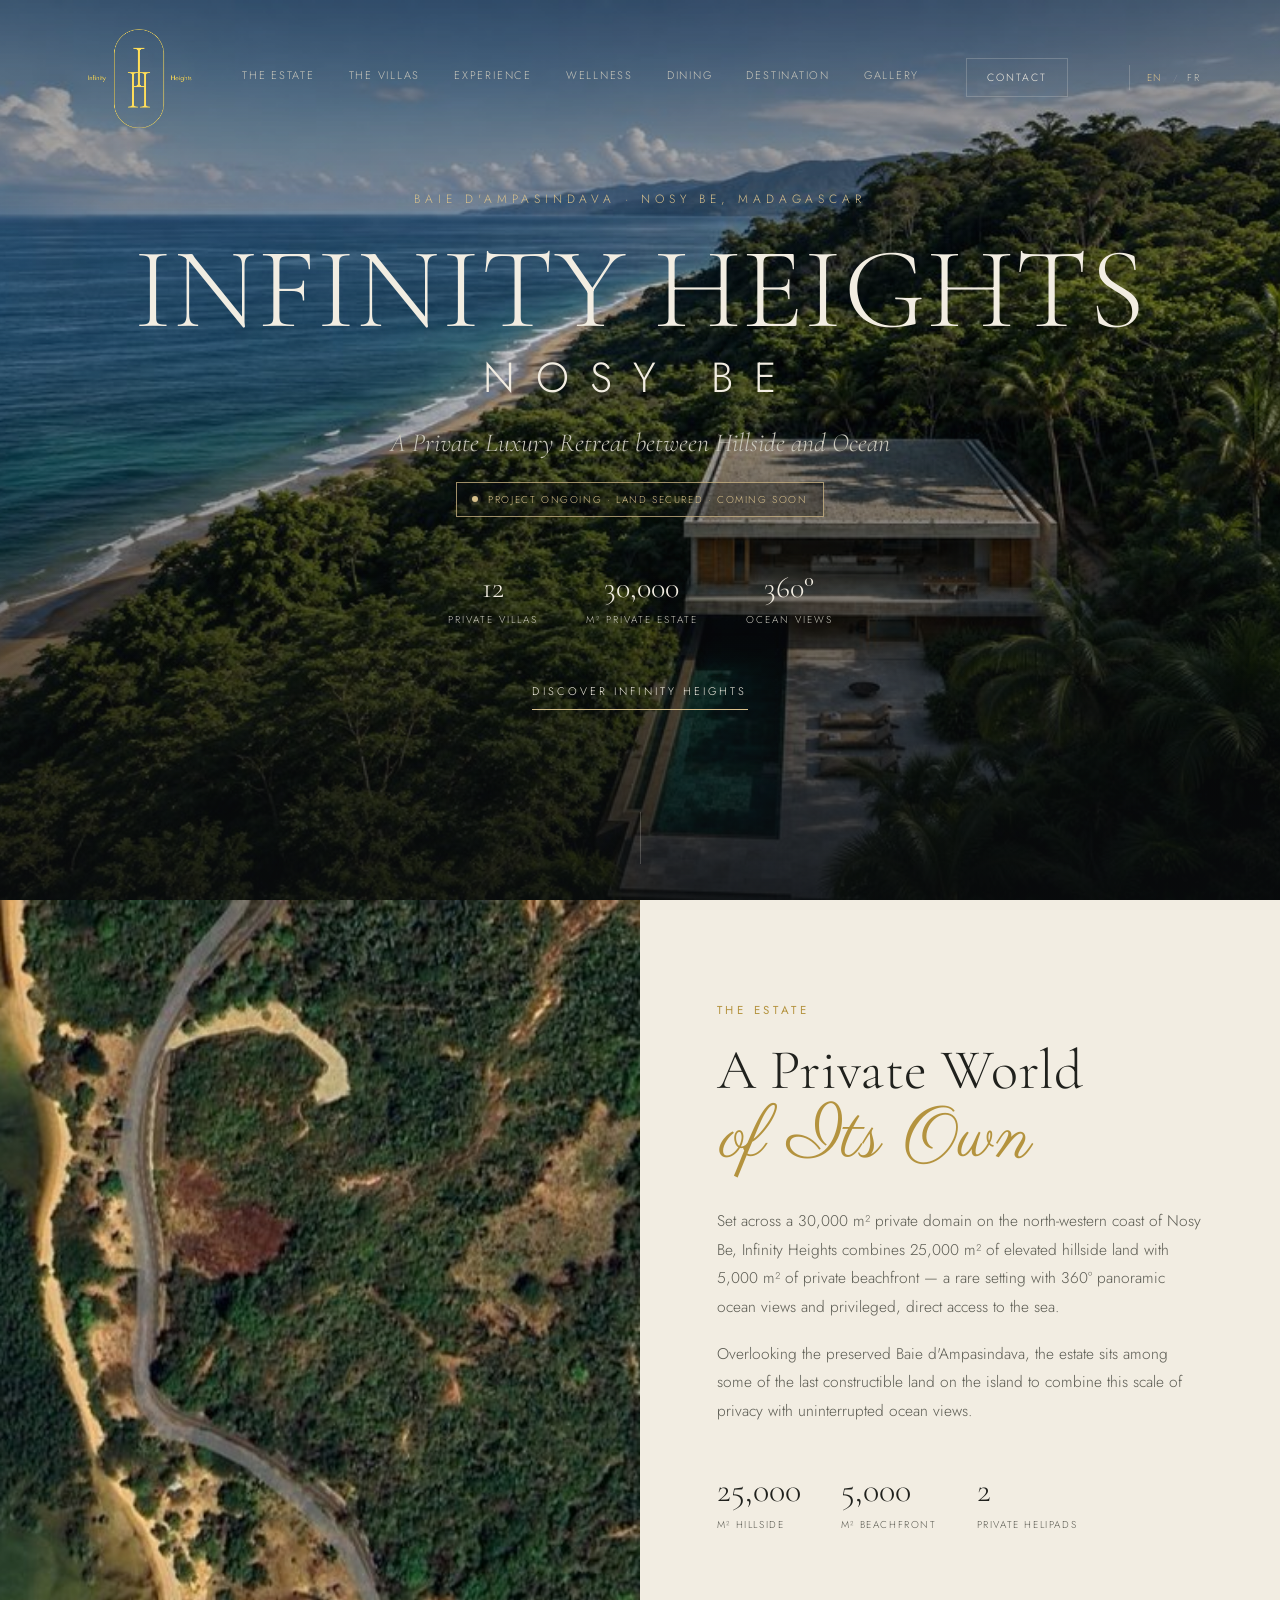
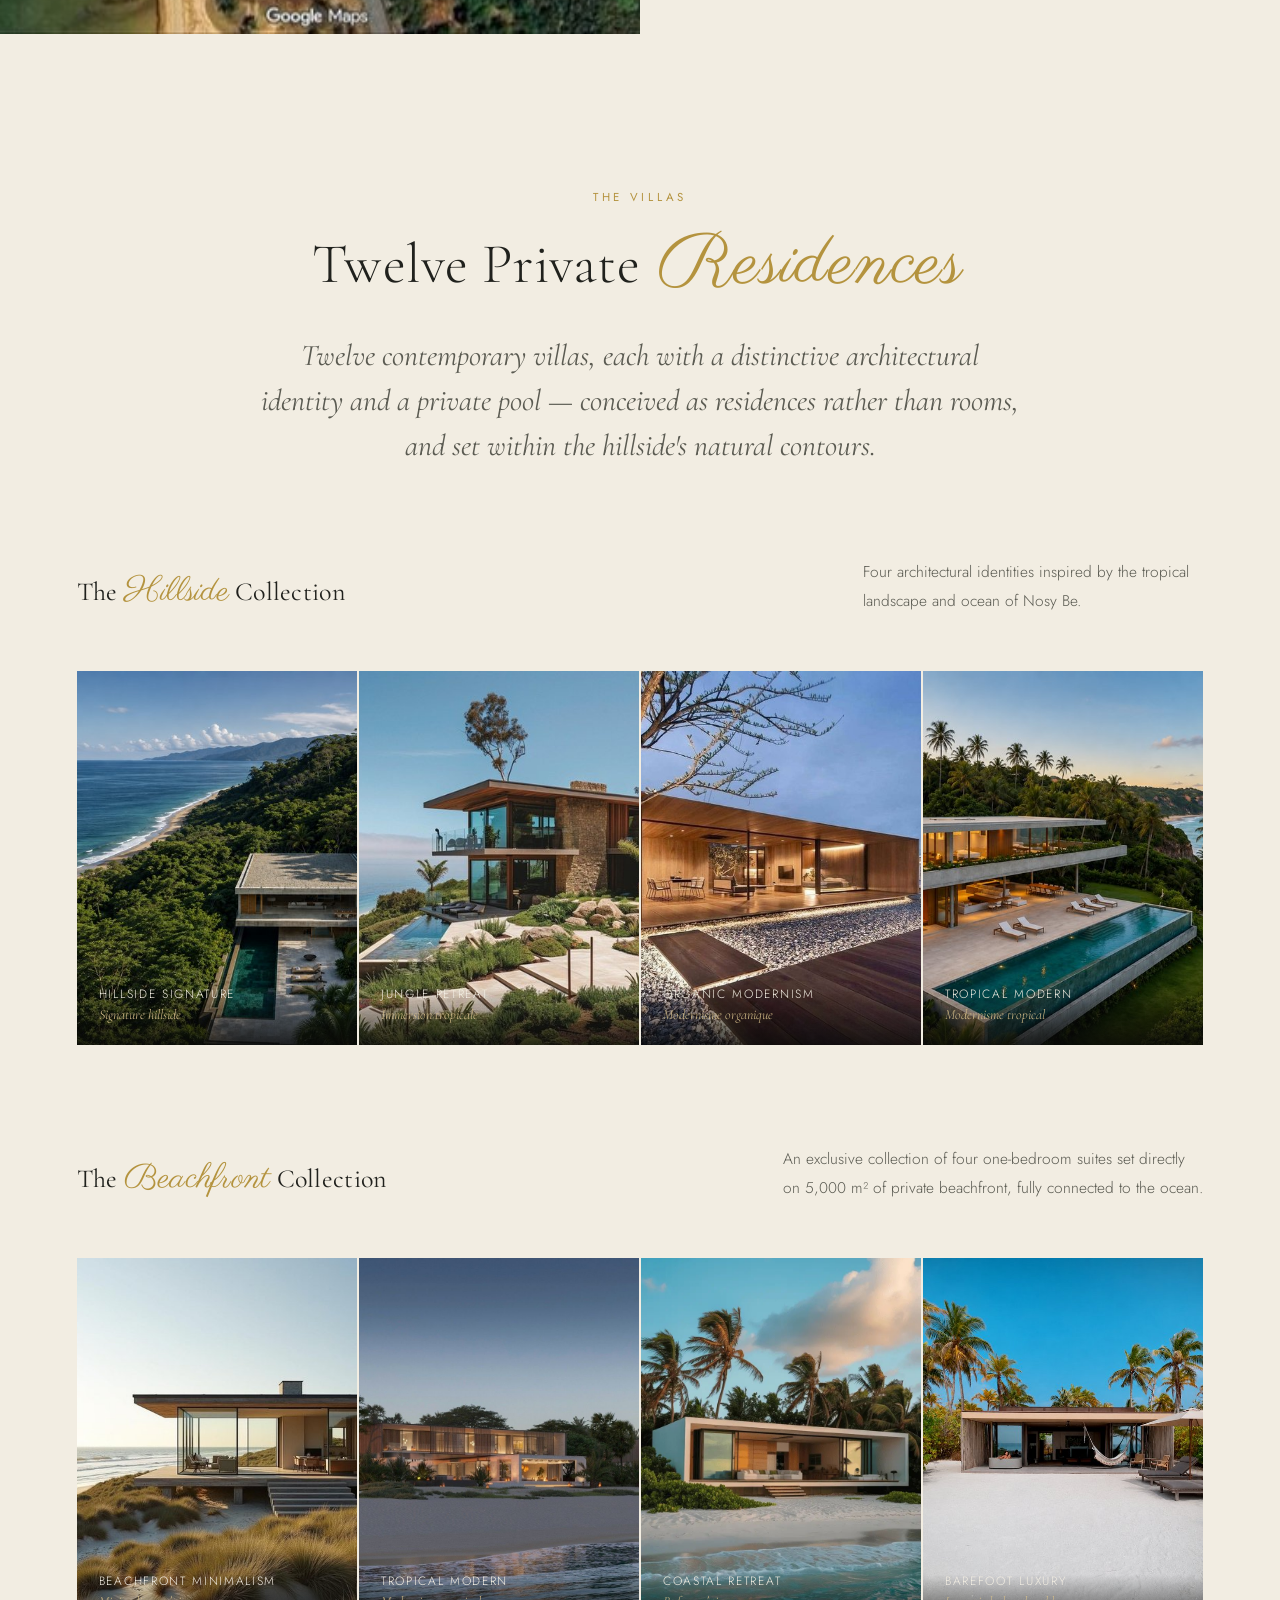
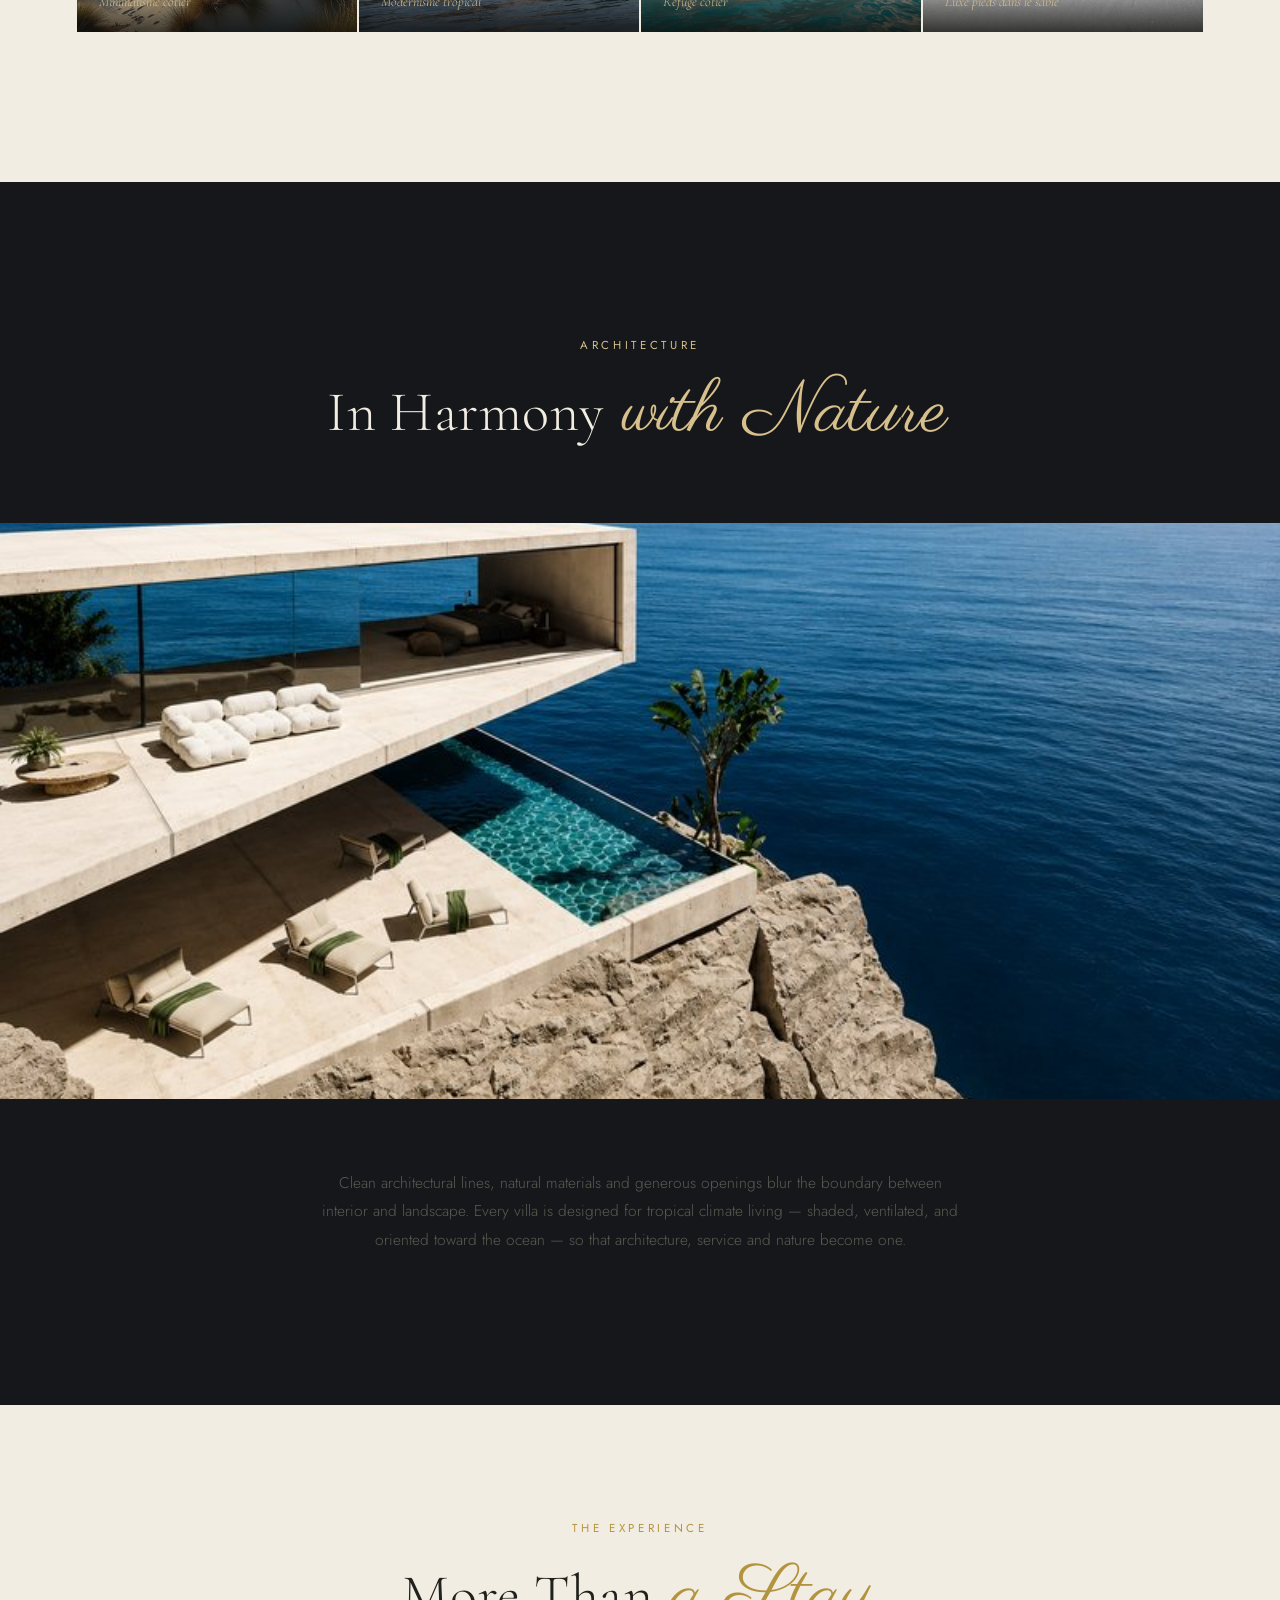
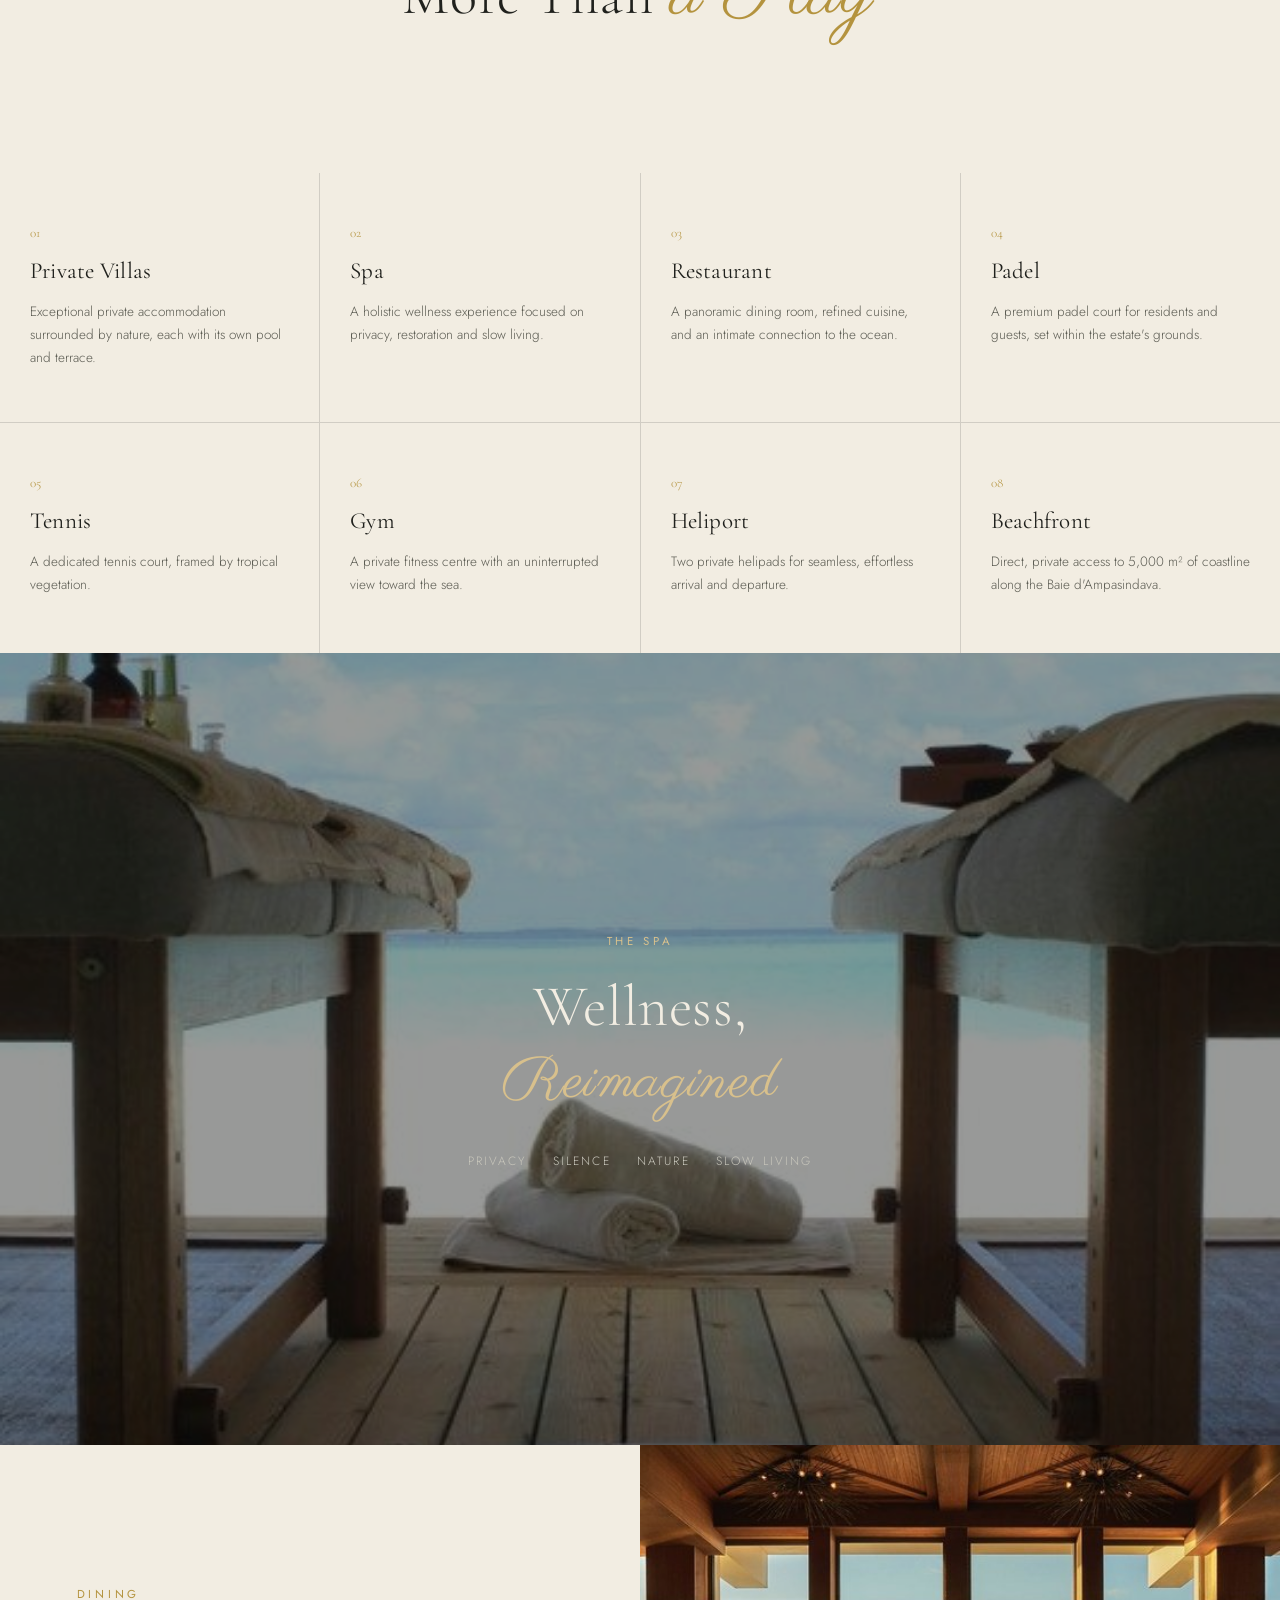
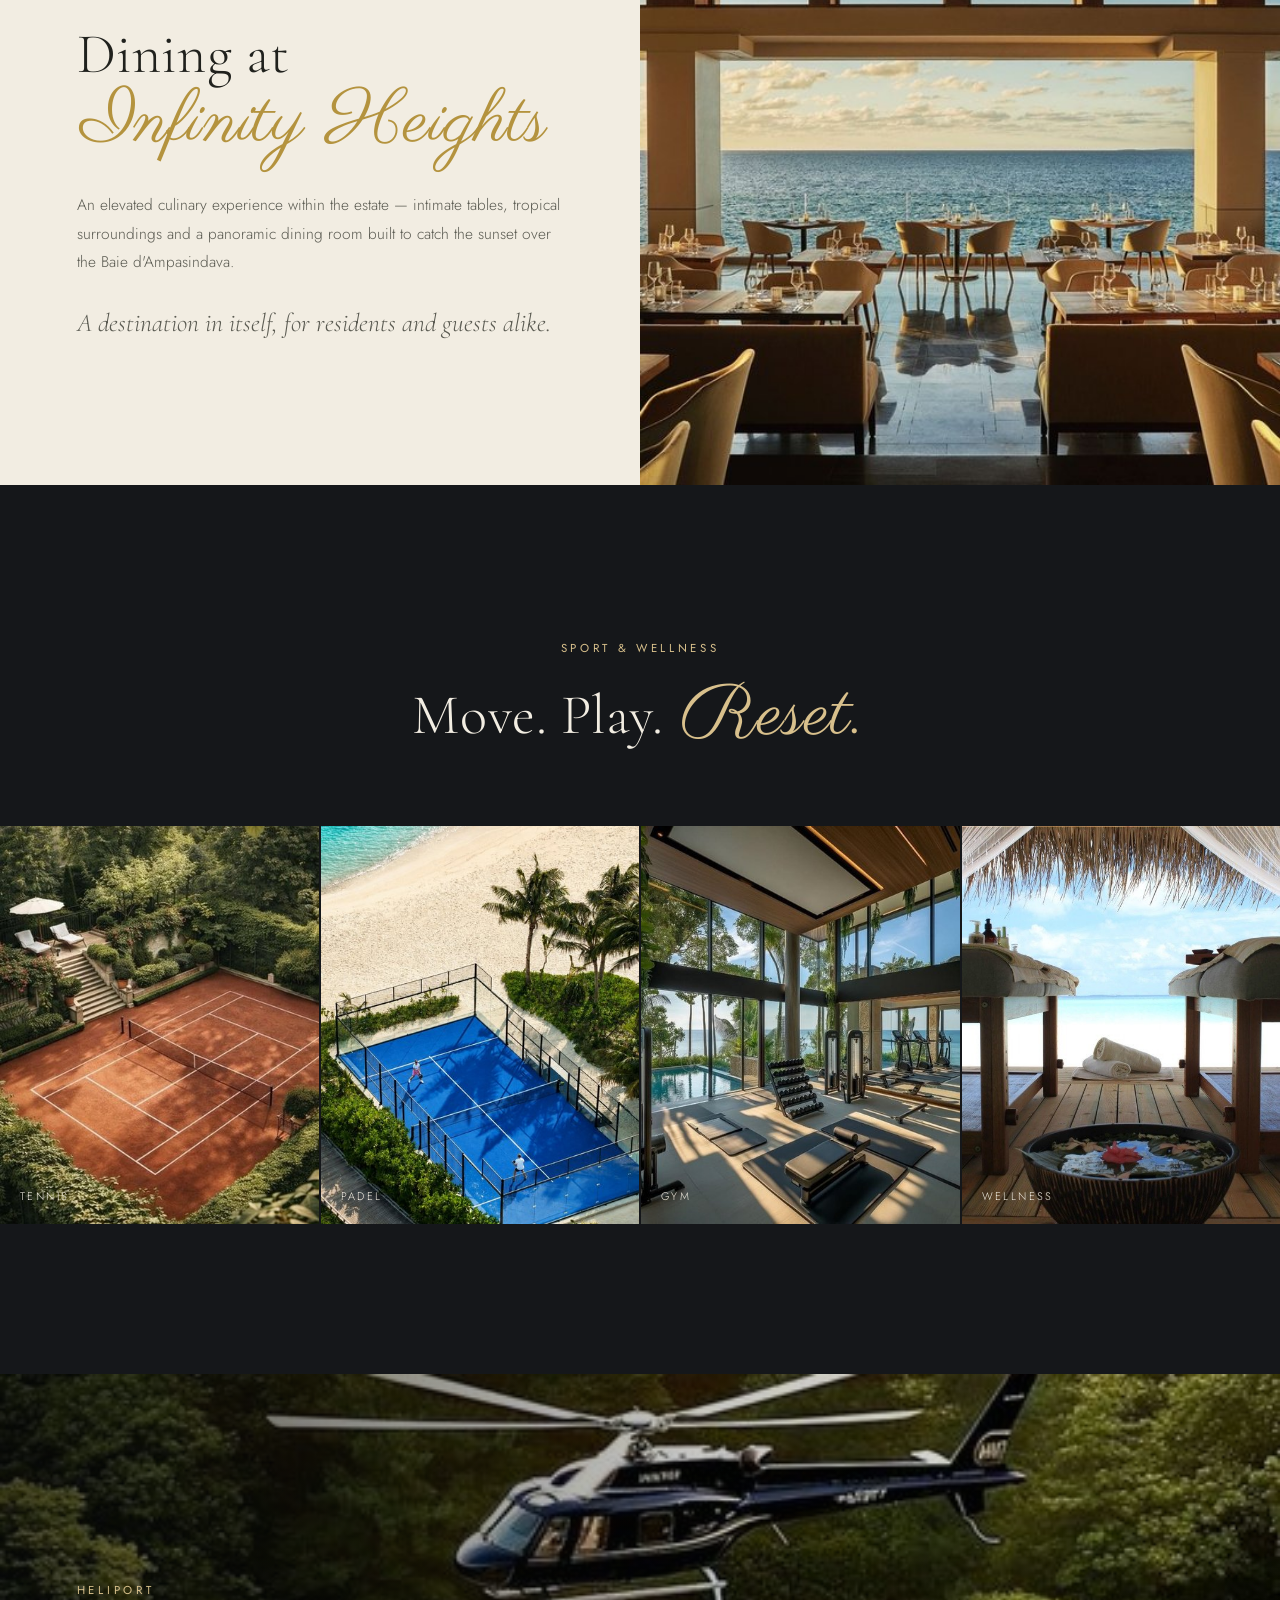
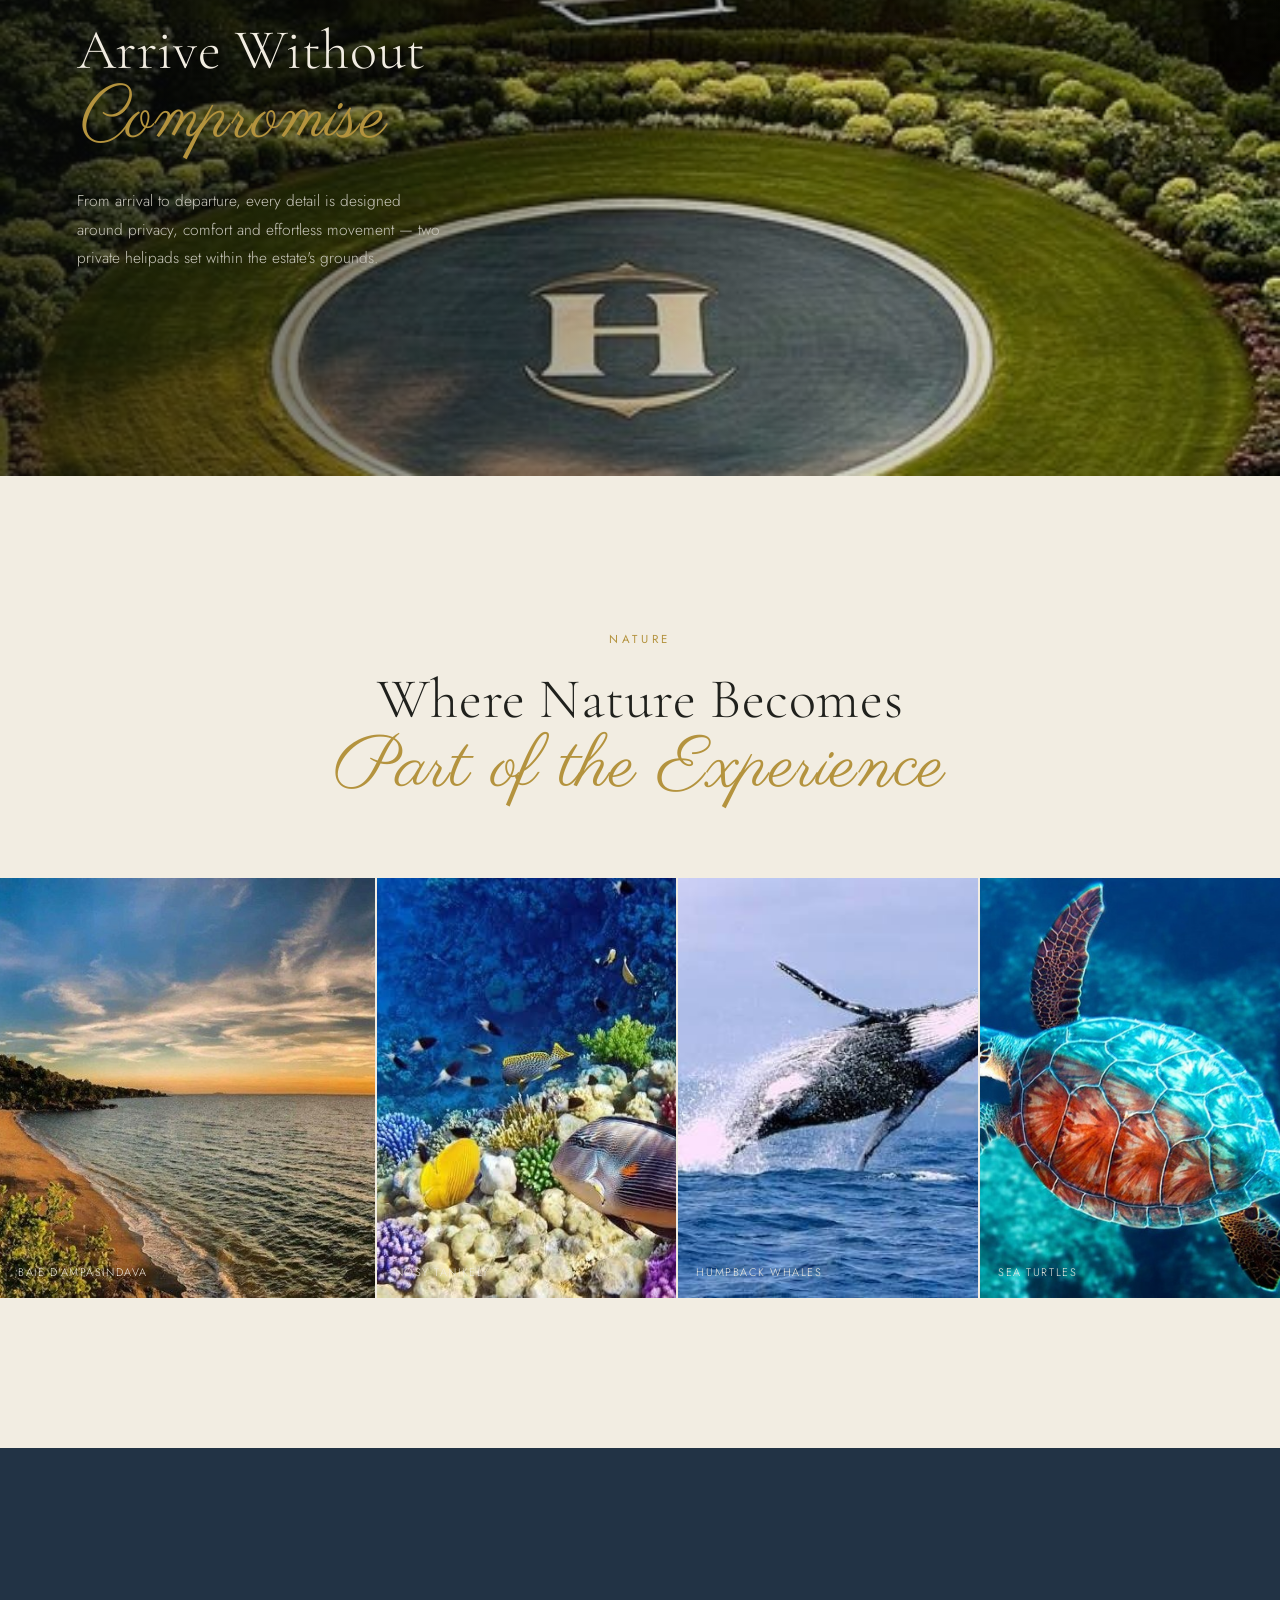
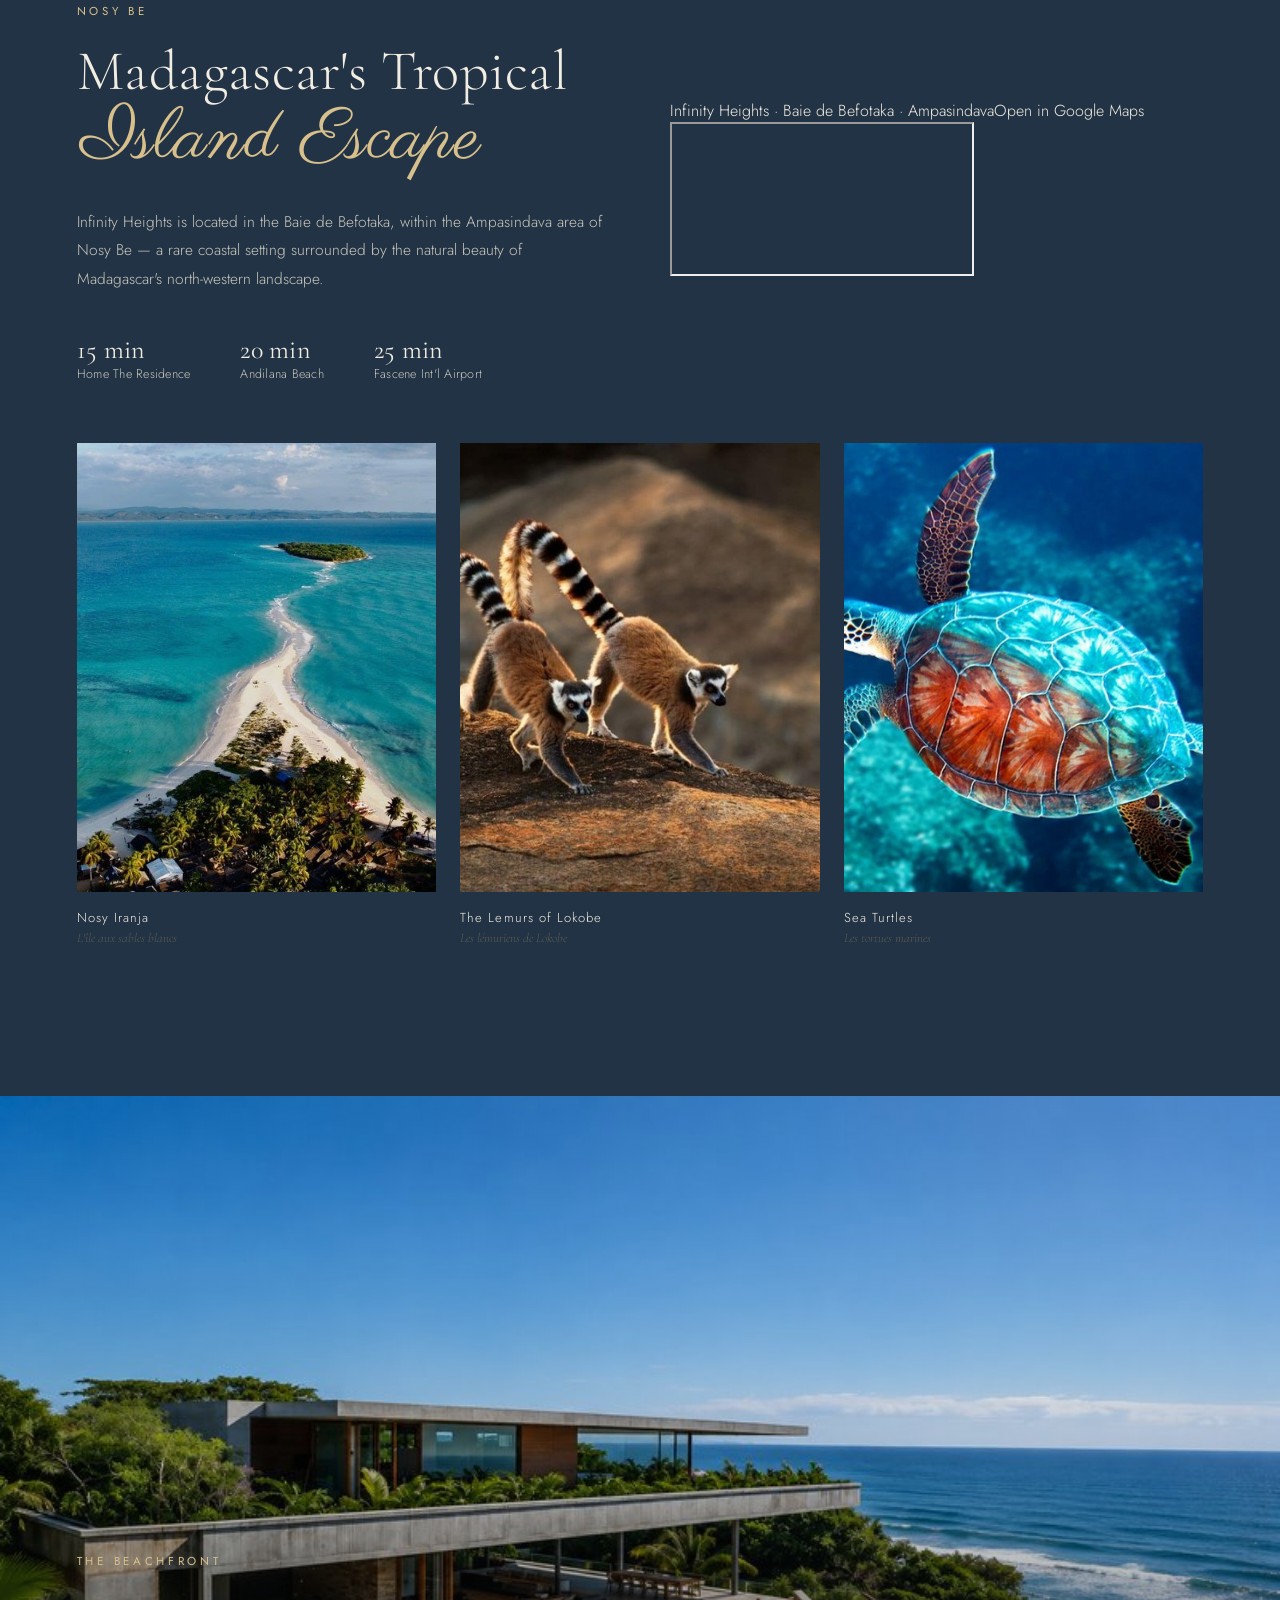
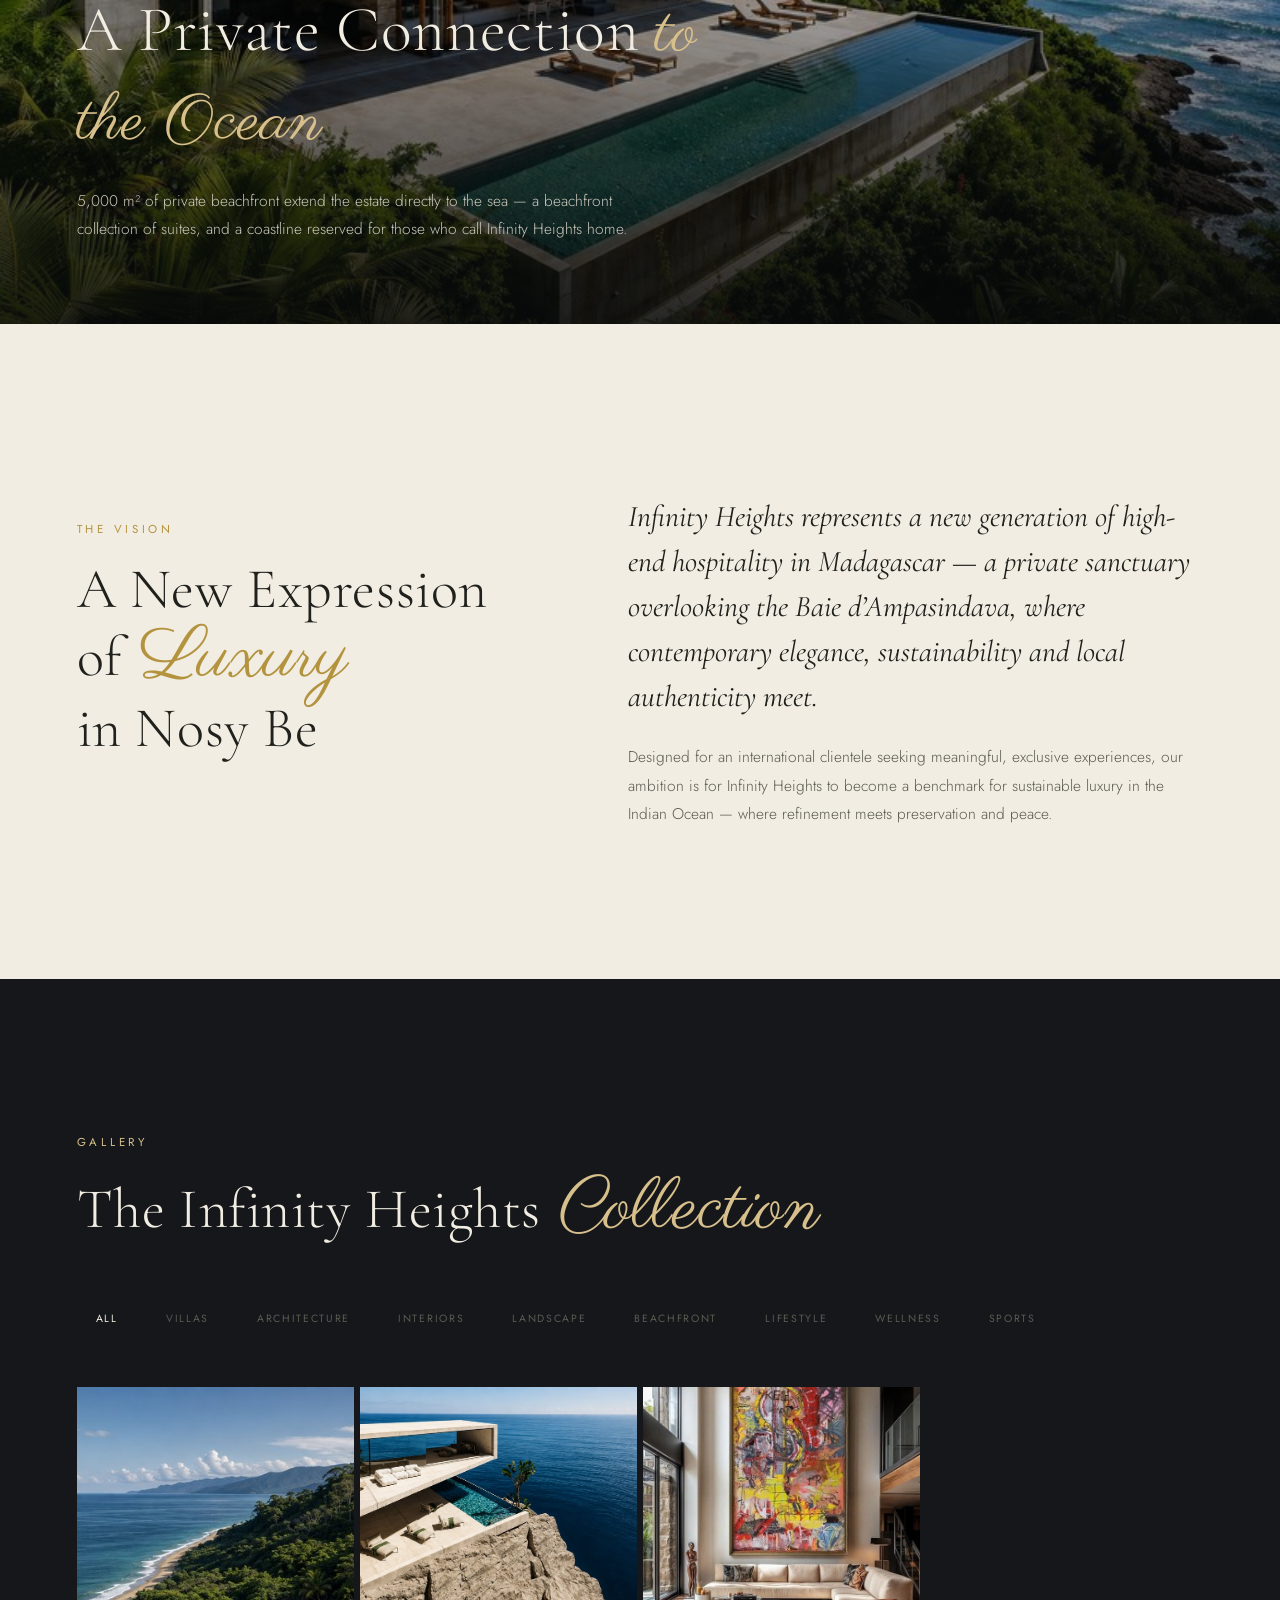
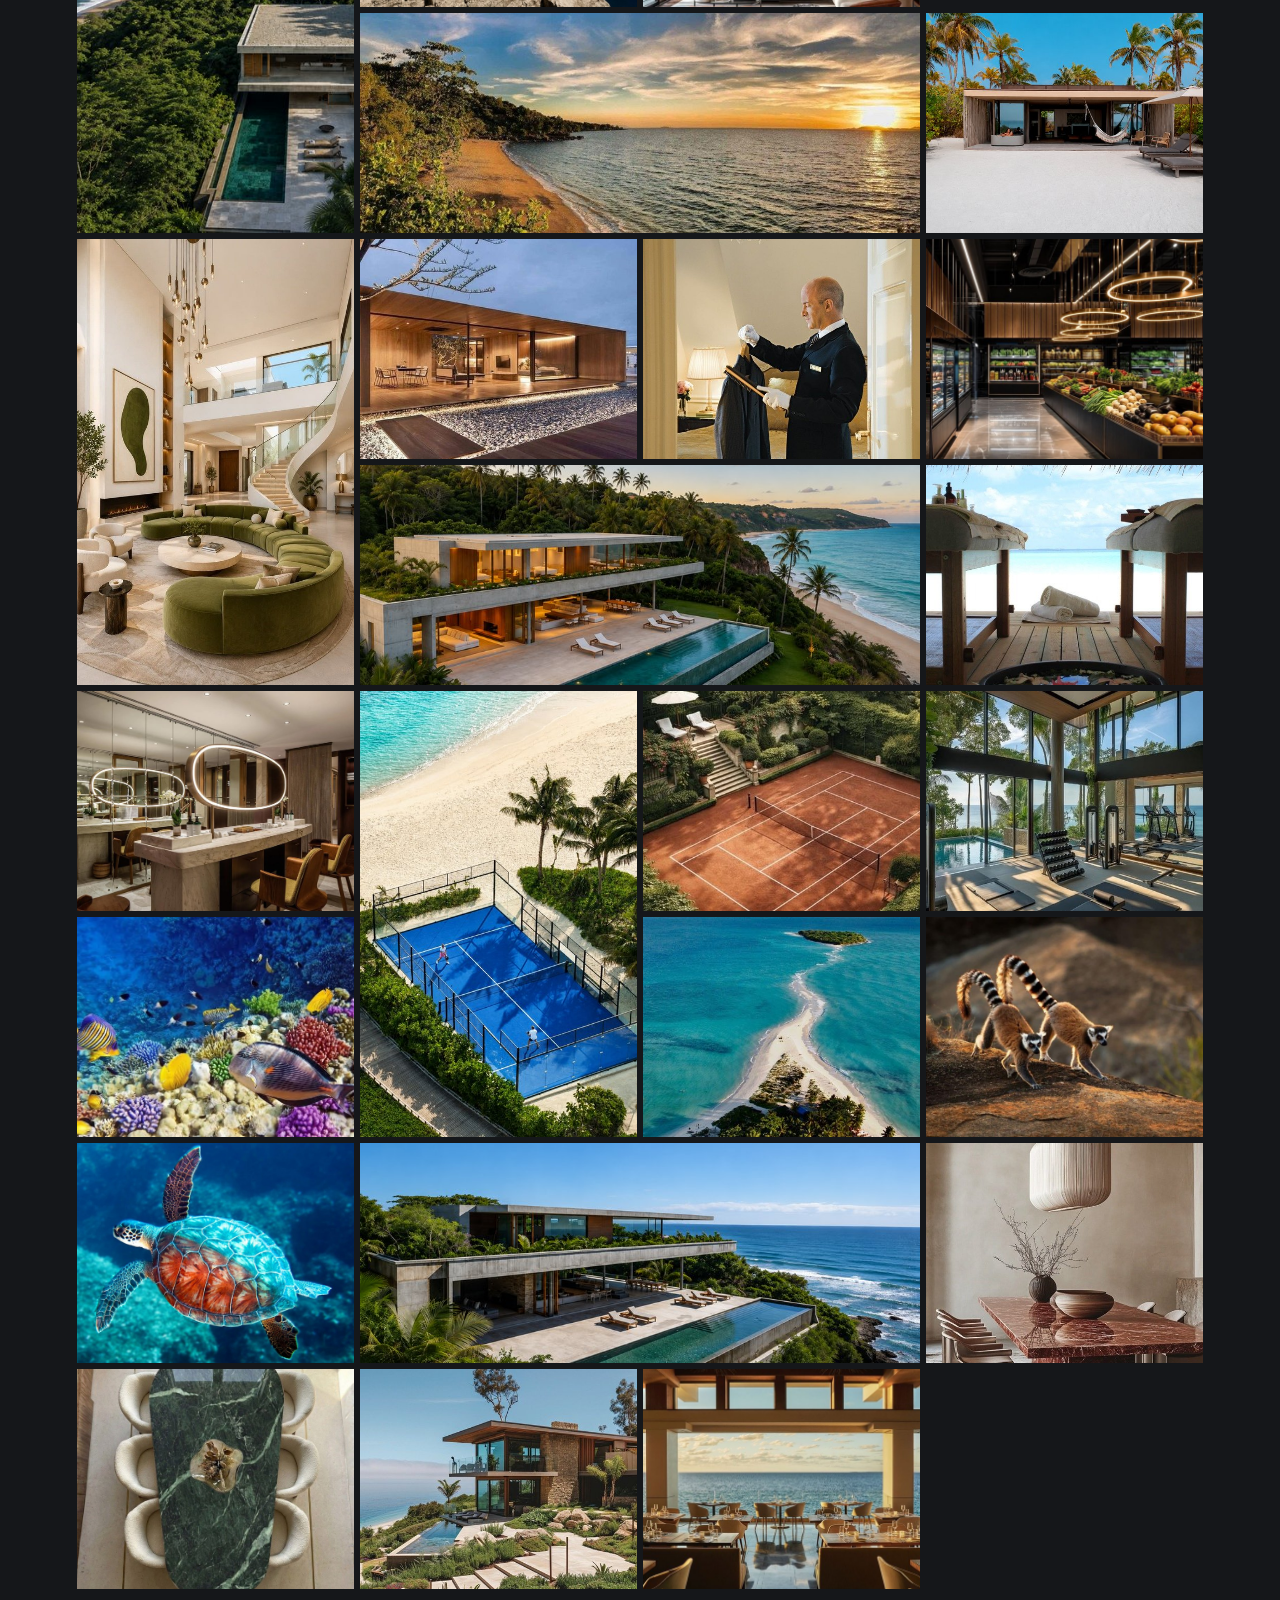
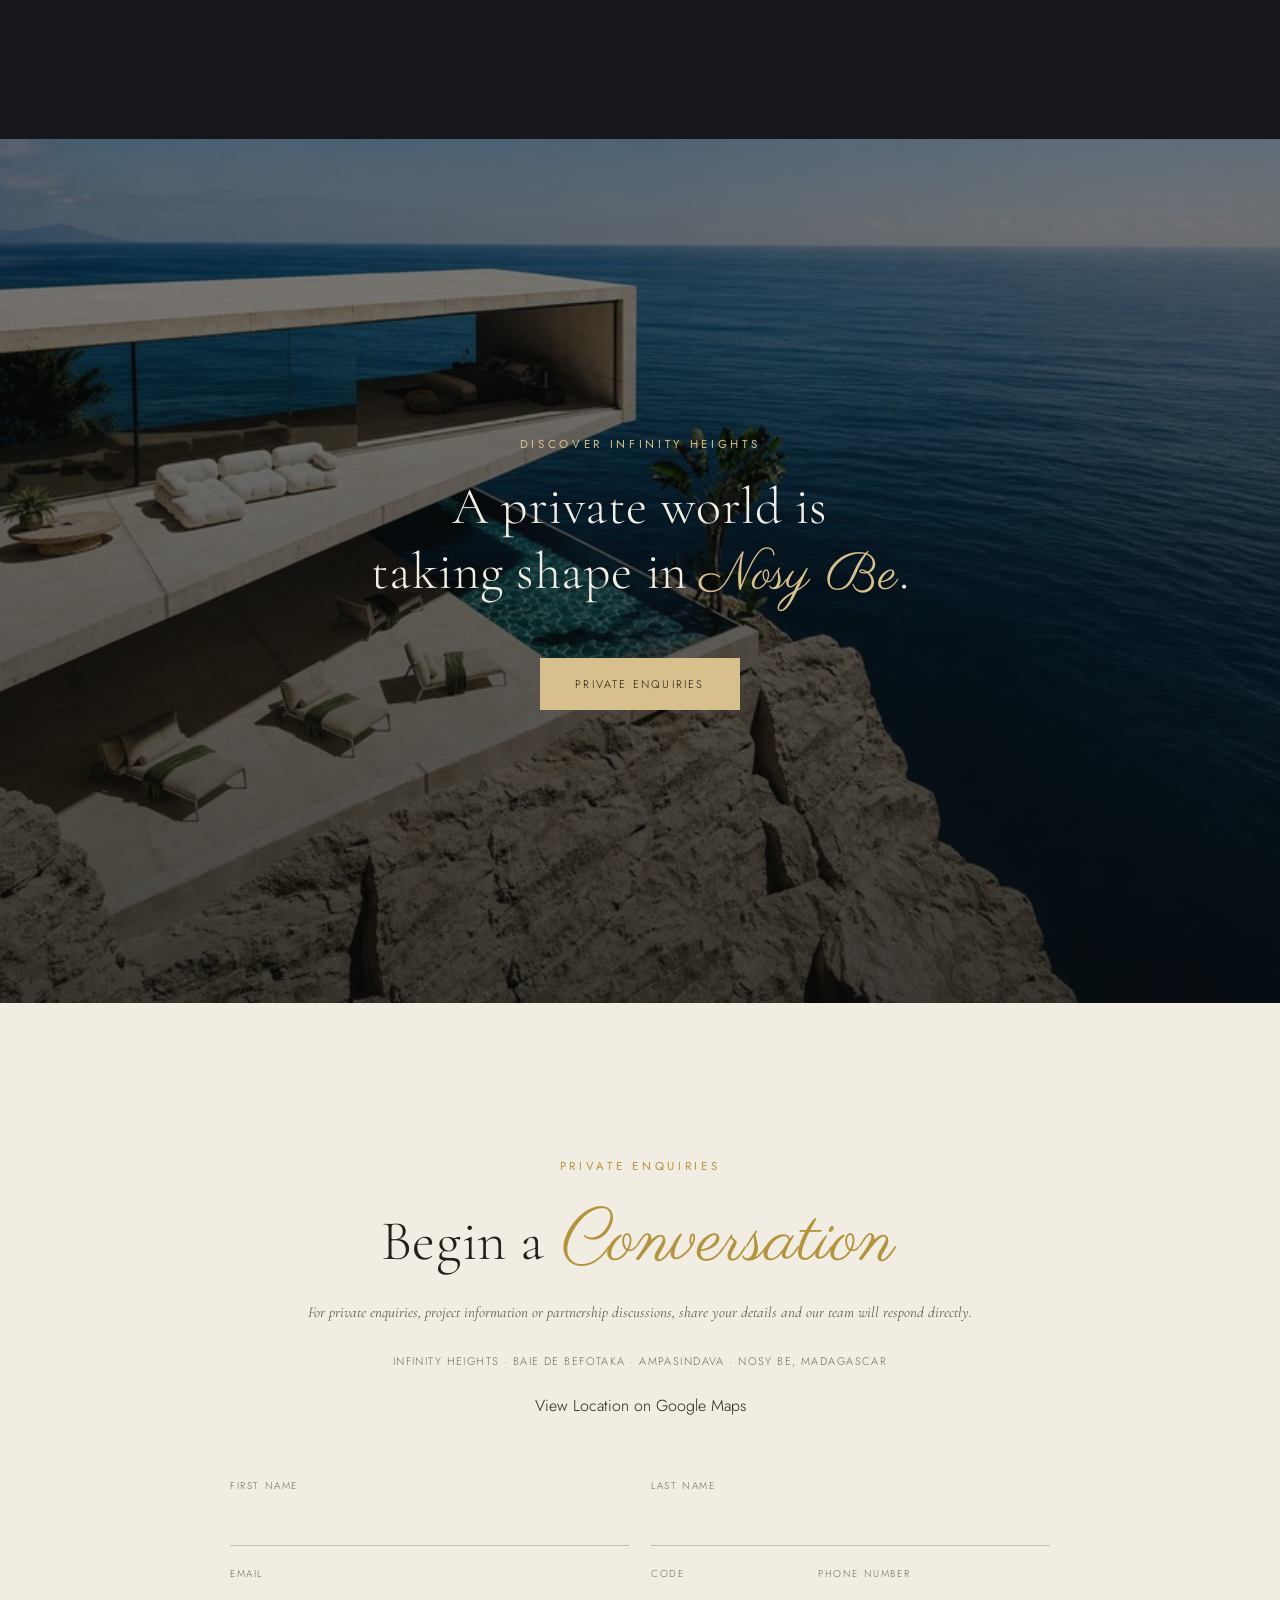
==== commit 80cd0654: "Add files via upload" ====
--- a/index.html
+++ b/index.html
@@ -4,38 +4,8 @@
 <head>
 <meta charset="utf-8"/>
 <meta content="width=device-width, initial-scale=1.0" name="viewport"/>
-<title>Infinity Heights Nosy Be | Luxury Private Villas in Madagascar</title>
-<meta content="Discover Infinity Heights, a private luxury estate in Nosy Be, Madagascar, overlooking the Bay of Ampasindava. Explore private villas, exceptional experiences, wellness, dining and direct access to the sea." name="description"/>
-<meta name="robots" content="index, follow, max-image-preview:large, max-snippet:-1, max-video-preview:-1"/>
-<link rel="canonical" href="https://infinityheights.uk/"/>
-<meta property="og:type" content="website"/>
-<meta property="og:title" content="Infinity Heights Nosy Be | Luxury Private Villas in Madagascar"/>
-<meta property="og:description" content="A private luxury estate in Nosy Be, Madagascar, overlooking the Bay of Ampasindava. Discover exceptional villas, experiences and direct access to the sea."/>
-<meta property="og:url" content="https://infinityheights.uk/"/>
-<meta property="og:site_name" content="Infinity Heights"/>
-<meta name="twitter:card" content="summary_large_image"/>
-<meta name="twitter:title" content="Infinity Heights Nosy Be | Luxury Private Villas in Madagascar"/>
-<meta name="twitter:description" content="A private luxury estate in Nosy Be, Madagascar, overlooking the Bay of Ampasindava."/>
-<script type="application/ld+json">
-{
-  "@context": "https://schema.org",
-  "@type": "Hotel",
-  "name": "Infinity Heights Nosy Be Madagascar",
-  "url": "https://infinityheights.uk/",
-  "description": "Private luxury estate in Nosy Be, Madagascar, overlooking the Bay of Ampasindava, with private villas, exceptional experiences, wellness and dining.",
-  "address": {
-    "@type": "PostalAddress",
-    "streetAddress": "207 Baie d'Ampasindava",
-    "addressLocality": "Hell-Ville",
-    "addressRegion": "Nosy Be",
-    "addressCountry": "MG"
-  },
-  "areaServed": "Nosy Be, Madagascar",
-  "sameAs": []
-}
-</script>
-<link href="infinity-heights-favicon.png?v=2" rel="icon" sizes="32x32" type="image/png"/>
-<link href="infinity-heights-favicon.png?v=2" rel="shortcut icon" type="image/png"/>
+<title>Infinity Heights Nosy Be — Private Luxury Villas, Madagascar</title>
+<meta content="Infinity Heights Nosy Be. Twelve private villas between hillside and ocean, overlooking the Baie d'Ampasindava, Madagascar." name="description"/>
 <link href="https://fonts.googleapis.com" rel="preconnect"/>
 <link crossorigin="" href="https://fonts.gstatic.com" rel="preconnect"/>
 <link href="https://fonts.googleapis.com/css2?family=Cormorant+Garamond:ital,wght@0,300;0,400;0,500;0,600;1,400;1,500&amp;family=Jost:wght@300;400;500&amp;family=Parisienne&amp;display=swap" rel="stylesheet"/>
@@ -562,13 +532,8 @@
       text-transform:uppercase;
     }
     .mobile-menu a:hover{color:#fff;}
-    .mobile-menu .mobile-inquiry{
+    .mobile-menu .mobile-contact{
       margin-top:28px; padding:16px 18px; text-align:center;
-      border:1px solid var(--gold-light); color:var(--gold-light);
-      letter-spacing:.18em;
-    }
-    .mobile-menu .mobile-contact{
-      margin-top:10px; padding:16px 18px; text-align:center;
       background:var(--gold-light); color:var(--navy-deep);
       letter-spacing:.18em;
     }
@@ -585,290 +550,44 @@
 @media(max-width:900px){.lang-switch{display:none;}}
 
 
-/* ===== Location + enquiry additions ===== */
-.map-link{display:block;position:relative;overflow:hidden;border:1px solid rgba(191,153,62,.22)}
-.map-link img{display:block;width:100%;height:auto;transition:transform .7s ease}
-.map-link:hover img{transform:scale(1.015)}
-.map-caption{display:flex;justify-content:space-between;align-items:center;gap:20px;margin:0 0 18px;font-size:12px;letter-spacing:.14em;text-transform:uppercase;color:var(--text-soft)}
-.map-cta{display:inline-flex;align-items:center;justify-content:center;border:1px solid rgba(191,153,62,.6);color:var(--gold-light);padding:12px 18px;text-decoration:none;letter-spacing:.12em;text-transform:uppercase;font-size:11px;transition:.25s ease}
-.map-cta:hover{background:var(--gold);color:#151515}
-.map-cta.large{margin-top:26px}
-.enquiry-section{background:var(--cream);color:var(--ink)}
-.enquiry-grid{display:grid;grid-template-columns:1fr 1.05fr;gap:80px;align-items:start}
-.enquiry-section .section-title{margin-top:16px}
-.enquiry-section .lede{max-width:540px;color:var(--text-soft);margin-top:24px}
-.enquiry-location{margin-top:34px;font-size:12px;letter-spacing:.12em;text-transform:uppercase;line-height:1.8;color:#6e6a62}
-.contact-form{display:flex;flex-direction:column;gap:22px}
-.form-row{display:grid;grid-template-columns:1fr 1fr;gap:18px}
-.contact-form label{display:flex;flex-direction:column;gap:9px}
+/* ===== Project status + streamlined enquiry ===== */
+.project-status{display:inline-flex;align-items:center;justify-content:center;gap:10px;margin:24px auto 0;padding:9px 15px;border:1px solid rgba(216,192,140,.72);background:rgba(12,16,18,.34);color:var(--gold-light);font-family:'Jost',sans-serif;font-size:10px;letter-spacing:.16em;text-transform:uppercase}
+.status-dot{width:6px;height:6px;border-radius:50%;background:var(--gold-light);display:inline-block;flex:0 0 6px;box-shadow:0 0 0 3px rgba(216,192,140,.10)}
+.enquiry-section{background:var(--ivory);color:var(--text)}
+.enquiry-section{scroll-margin-top:120px}
+.enquiry-grid{display:block}
+.enquiry-intro{padding-top:0;max-width:820px;margin:0 auto 58px;text-align:center}
+.enquiry-section .section-title{margin-top:8px;margin-bottom:18px}
+.enquiry-section .lede{max-width:700px;color:var(--text-soft);margin:0 auto;line-height:1.65;font-size:15px}
+.enquiry-location{margin-top:28px;font-size:11px;letter-spacing:.13em;text-transform:uppercase;line-height:1.8;color:#6e6a62}
+.enquiry-map{margin-top:22px}
+.enquiry-map .map-cta.large{display:inline-block}
+.map-cta.large{margin-top:0}
+.contact-form{display:flex;flex-direction:column;gap:20px;padding-top:3px;max-width:820px;margin:0 auto}
+.form-row{display:grid;grid-template-columns:1fr 1fr;gap:22px}
+.contact-form label{display:flex;flex-direction:column;gap:8px;min-width:0}
 .contact-form label span{font-size:10px;letter-spacing:.16em;text-transform:uppercase;color:#6e6a62}
-.contact-form input,.contact-form textarea{width:100%;box-sizing:border-box;border:0;border-bottom:1px solid rgba(25,25,25,.22);background:transparent;padding:12px 2px;color:var(--ink);font-family:inherit;font-size:15px;outline:none;border-radius:0}
-.contact-form input:focus,.contact-form textarea:focus{border-bottom-color:var(--gold)}
-.contact-form textarea{resize:vertical;min-height:120px}
+.contact-form input,.contact-form textarea,.contact-form select{width:100%;box-sizing:border-box;border:0;border-bottom:1px solid rgba(25,25,25,.22);background:transparent;padding:11px 2px;color:var(--text);font-family:inherit;font-size:15px;outline:none;border-radius:0}
+.contact-form input:focus,.contact-form textarea:focus,.contact-form select:focus{border-bottom-color:var(--gold)}
+.contact-form textarea{resize:vertical;min-height:105px}
 .contact-form textarea::placeholder{color:#9a968e}
-.form-submit{border:0;cursor:pointer;align-self:flex-start;margin-top:8px}
-.form-note{font-size:11px;color:#8a857c;margin:0}
-@media(max-width:800px){.enquiry-grid{grid-template-columns:1fr;gap:44px}.form-row{grid-template-columns:1fr}.map-caption{align-items:flex-start;flex-direction:column;gap:12px}.map-cta{width:100%;box-sizing:border-box}}
-
-.contact-direct{margin-top:34px;display:flex;flex-direction:column;gap:10px;max-width:540px}
-.contact-direct-title{font-size:10px;letter-spacing:.16em;text-transform:uppercase;color:#8b856f;margin-bottom:2px}
-.contact-direct-row{display:flex;flex-wrap:wrap;gap:10px}
-.contact-direct-btn{display:inline-flex;align-items:center;justify-content:center;gap:10px;min-height:42px;padding:0 16px;border:1px solid rgba(25,25,25,.18);background:rgba(255,255,255,.18);color:var(--ink);text-decoration:none;font-size:10px;letter-spacing:.12em;text-transform:uppercase;cursor:pointer;transition:.25s ease}
-.contact-direct-btn:hover{border-color:var(--gold);background:rgba(255,255,255,.42)}
-.contact-direct-btn.whatsapp{border-color:rgba(25,25,25,.25)}
-.contact-copy-note{font-size:10px;color:#8a857c;min-height:14px;margin:0}
-@media(max-width:800px){.contact-direct-row{display:grid;grid-template-columns:1fr 1fr}.contact-direct-btn{width:100%;box-sizing:border-box}.contact-direct-btn.whatsapp{grid-column:1/-1}}
-</style>
-<style id="infinity-map-responsive">
-.location-map { background:#eee; }
-.location-map iframe { min-height:460px; }
-@media (max-width: 640px) {
-  .location-map iframe { height:360px; min-height:360px; }
-}
-</style>
-<style id="infinity-estate-plan">
-.estate-plan{
-  padding:clamp(70px,8vw,120px) 0 45px;
-  width:min(1180px,92vw);
-  margin:0 auto;
-}
-.estate-plan-heading{
-  text-align:center;
-  max-width:760px;
-  margin:0 auto 34px;
-}
-.estate-plan-heading .section-title{margin-top:8px;margin-bottom:12px;}
-.estate-plan-frame{
-  background:#f7f4ed;
-  border:1px solid rgba(180,147,62,.28);
-  padding:14px;
-  box-shadow:0 18px 55px rgba(0,0,0,.12);
-}
-.estate-plan-frame img{
-  display:block;
-  width:100%;
-  height:auto;
-  max-height:620px;
-  object-fit:contain;
-  background:#e9eef1;
-}
-@media(max-width:700px){
-  .estate-plan{padding:55px 0 28px;width:92vw;}
-  .estate-plan-frame{padding:7px;}
-  .estate-plan-frame img{max-height:470px;}
-}
-</style>
-<style id="estate-plan-polish">
-/* Estate: location plan replaces the aerial image, but keeps the same two-column footprint. */
-.estate-location-visual{
-  width:100%;
-  height:560px;
-  min-height:0;
-  background:#f5f1e7;
-  display:flex;
-  align-items:center;
-  justify-content:center;
-  overflow:hidden;
-}
-.estate-location-visual img{
-  display:block;
-  width:100%;
-  height:100%;
-  min-height:0;
-  object-fit:contain;
-  object-position:center;
-  background:#f5f1e7;
-  padding:10px;
-}
-@media (max-width: 900px){
-  .estate-location-visual{height:460px;}
-}
-@media (max-width: 760px){
-  .estate-location-visual{
-    height:auto;
-    min-height:0;
-    aspect-ratio:1 / 1;
-  }
-  .estate-location-visual img{
-    height:100%;
-    padding:6px;
-  }
-}
-</style>
-<style id="estate-google-map-layout">
-.estate-google-map{
-  width:100%;
-  height:520px;
-  background:#e9eef1;
-  border:1px solid rgba(180,147,62,.35);
-  box-sizing:border-box;
-  overflow:hidden;
-  position:relative;
-}
-.estate-google-map .location-map,
-.estate-google-map iframe{
-  width:100%;
-  height:100%;
-}
-.estate-map-link{
-  position:absolute;
-  right:18px;
-  bottom:18px;
-  display:inline-flex;
-  align-items:center;
-  justify-content:center;
-  min-height:42px;
-  padding:0 16px;
-  background:#f7f4ed;
-  color:#20211d;
-  text-decoration:none;
-  border:1px solid rgba(25,25,25,.18);
-  font-size:10px;
-  letter-spacing:.12em;
-  text-transform:uppercase;
-}
-.estate-map-link:hover{border-color:var(--gold);color:var(--gold);}
-.destination-intro{
-  max-width:900px;
-  margin:0 auto;
-}
-@media(max-width:900px){
-  .estate-google-map{height:420px;}
-}
-@media(max-width:760px){
-  .estate-google-map{height:360px;}
-  .estate-map-link{right:10px;bottom:10px;min-height:38px;font-size:9px;}
-}
-</style>
-<style id="infinity-estate-final-layout">
-  /* Centered estate layout: live Google Maps on the left, editorial copy on the right. */
-  #estate{padding:78px 4vw;}
-  #estate > .split{
-    width:min(1420px,100%);
-    margin:0 auto;
-    grid-template-columns:minmax(0,1fr) minmax(0,1fr);
-    gap:64px;
-    align-items:center;
-  }
-  #estate .estate-google-map{
-    width:100%;
-    height:520px;
-    border-radius:0;
-  }
-  #estate .text-col{padding:20px 2vw;}
-  @media (max-width:1024px){
-    #estate{padding:70px 6vw;}
-    #estate > .split{grid-template-columns:1fr;gap:42px;}
-    #estate .text-col{padding:0;}
-  }
-  @media (max-width:640px){
-    #estate{padding:55px 6vw;}
-    #estate > .split{gap:34px;}
-    #estate .estate-google-map{height:360px;}
-    header{min-height:78px;box-sizing:border-box;}
-    header .brand{display:flex !important;visibility:visible !important;opacity:1 !important;z-index:5;}
-    header .brand .official-logo{display:block !important;visibility:visible !important;opacity:1 !important;width:104px;height:auto;max-width:42vw;}
-    header .menu-toggle{display:flex !important;z-index:6;}
-  }
-</style>
-<style id="phone-country-searchable">
-.phone-field-wrap{
-  display:flex;
-  width:100%;
-  position:relative;
-  min-width:0;
-}
-.phone-field-wrap > #phoneCountry{
-  display:none !important;
-}
-.phone-country-picker{
-  position:relative;
-  flex:0 0 112px;
-  min-width:0;
-}
-.phone-country-trigger{
-  width:100%;
-  height:56px;
-  box-sizing:border-box;
-  display:flex;
-  align-items:center;
-  justify-content:space-between;
-  gap:8px;
-  padding:0 10px;
-  border:1px solid rgba(32,33,29,.22);
-  border-right:0;
-  border-radius:0;
-  background:transparent;
-  color:var(--text,#20211d);
-  font:inherit;
-  font-size:14px;
-  cursor:pointer;
-  white-space:nowrap;
-}
-.phone-country-trigger .country-label{
-  overflow:hidden;
-  text-overflow:ellipsis;
-}
-.phone-country-trigger .chevron{font-size:16px;opacity:.7;flex:0 0 auto;}
-.phone-country-menu{
-  display:none;
-  position:absolute;
-  z-index:1000;
-  left:0;
-  top:calc(100% + 5px);
-  width:320px;
-  max-width:min(320px, 80vw);
-  max-height:340px;
-  overflow:hidden;
-  background:#f7f4ed;
-  border:1px solid rgba(32,33,29,.18);
-  box-shadow:0 14px 40px rgba(0,0,0,.15);
-}
-.phone-country-menu.open{display:block;}
-.phone-country-search{
-  width:100%;
-  height:46px;
-  box-sizing:border-box;
-  border:0;
-  border-bottom:1px solid rgba(32,33,29,.14);
-  background:#fff;
-  padding:0 14px;
-  outline:none;
-  font:inherit;
-  font-size:14px;
-}
-.phone-country-options{
-  max-height:290px;
-  overflow-y:auto;
-}
-.phone-country-option{
-  width:100%;
-  border:0;
-  background:transparent;
-  text-align:left;
-  padding:10px 14px;
-  font:inherit;
-  font-size:14px;
-  cursor:pointer;
-  color:var(--text,#20211d);
-}
-.phone-country-option:hover,
-.phone-country-option.active{background:rgba(180,147,62,.12);}
-.phone-field-wrap > input[type="tel"]{
-  flex:1 1 auto;
-  min-width:0;
-  width:auto !important;
-  border-radius:0 !important;
-}
-.phone-field-wrap > input[type="tel"]{
-  font-variant-numeric:tabular-nums;
-}
-.phone-field-wrap > input[type="tel"]::placeholder{opacity:.45;}
-@media(max-width:700px){
-  .phone-country-picker{flex:0 0 112px;}
-  .phone-country-trigger{padding:0 8px;font-size:13px;}
-  .phone-country-menu{width:290px;max-width:90vw;}
-}
+.contact-form select{appearance:none;padding-right:26px;background-image:linear-gradient(45deg,transparent 50%,#8a857c 50%),linear-gradient(135deg,#8a857c 50%,transparent 50%);background-position:calc(100% - 12px) 50%,calc(100% - 7px) 50%;background-size:5px 5px,5px 5px;background-repeat:no-repeat}
+.phone-row{display:grid;grid-template-columns:155px 1fr;gap:12px;align-items:end}
+.phone-code{min-width:0}
+.phone-number{min-width:0}
+.country-search-wrap{position:relative}
+.country-search-wrap input{padding-right:28px}
+.country-search-wrap datalist{font-size:14px}
+.form-hint{font-size:10px;color:#8a857c;margin-top:-9px;line-height:1.5}
+.form-submit{border:0;cursor:pointer;align-self:flex-start;margin-top:2px}
+.form-note{font-size:10.5px;color:#8a857c;margin:0;line-height:1.55}
+.contact-form .consent{display:flex;flex-direction:row;align-items:flex-start;gap:10px;margin-top:-1px}
+.contact-form .consent input{width:15px;height:15px;min-width:15px;margin:2px 0 0;padding:0;accent-color:var(--gold);border:1px solid rgba(25,25,25,.35)}
+.contact-form .consent span{font-size:10px;line-height:1.55;letter-spacing:.02em;text-transform:none;color:#6e6a62}
+.final-buttons .outline{display:none}
+.footer-representation{margin-top:14px;font-size:10.5px!important;letter-spacing:.08em!important;color:rgba(201,199,188,.62)!important;line-height:1.7!important}
+.footer-bottom .based-note{font-size:10px;letter-spacing:.08em;color:rgba(201,199,188,.48)}
+@media(max-width:800px){.enquiry-intro{margin-bottom:42px}.form-row{grid-template-columns:1fr}.phone-row{grid-template-columns:118px 1fr}.enquiry-section .lede{max-width:620px}.contact-form{padding-top:0}}
 </style>
 </head>
 <body>
@@ -887,84 +606,80 @@
 <!-- ============ HEADER ============ -->
 <header id="siteHeader">
 <div class="brand">
-<img alt="Infinity Heights" class="official-logo" decoding="async" src="[data-uri]"/>
+<img alt="Infinity Heights" class="official-logo" src="[data-uri]"/>
 </div>
 <nav class="primary-nav">
-<a data-en="The Estate" data-fr="Le Domaine" href="#estate">The Estate</a>
-<a data-en="The Villas" data-fr="Les Villas" href="#villas">The Villas</a>
-<a data-en="Experience" data-fr="Expérience" href="#experience">Experience</a>
-<a data-en="Wellness" data-fr="Bien-être" href="#wellness">Wellness</a>
-<a data-en="Dining" data-fr="Gastronomie" href="#dining">Dining</a>
-<a data-en="Destination" data-fr="Destination" href="#destination">Destination</a>
-<a data-en="Gallery" data-fr="Galerie" href="#gallery">Gallery</a>
+<a href="#estate">The Estate</a>
+<a href="#villas">The Villas</a>
+<a href="#experience">Experience</a>
+<a href="#wellness">Wellness</a>
+<a href="#dining">Dining</a>
+<a href="#destination">Destination</a>
+<a href="#gallery">Gallery</a>
 </nav>
-<a class="nav-cta" data-en="Contact" data-fr="Contact" href="#contact">Contact</a>
-<div aria-label="Language selector" class="lang-switch" data-en-aria-label="Language selector" data-fr-aria-label="Sélecteur de langue">
-<button class="active" data-lang="en" type="button">EN</button>
-<span style="color:var(--line-light);font-size:9px;">/</span>
-<button data-lang="fr" type="button">FR</button>
-</div>
-<button aria-expanded="false" aria-label="Open navigation" class="menu-toggle" data-en-aria-label="Open navigation" data-fr-aria-label="Ouvrir la navigation" id="menuToggle">
-<span></span><span></span><span></span>
+<a class="nav-cta" href="#contact">Contact</a>
+<div class="lang-switch" aria-label="Language selector">
+  <button type="button" data-lang="en" class="active">EN</button>
+  <span style="color:var(--line-light);font-size:9px;">/</span>
+  <button type="button" data-lang="fr">FR</button>
+</div>
+<button class="menu-toggle" id="menuToggle" aria-label="Open navigation" aria-expanded="false">
+  <span></span><span></span><span></span>
 </button>
 </header>
 <div class="mobile-menu-backdrop" id="mobileMenuBackdrop"></div>
-<nav aria-label="Mobile navigation" class="mobile-menu" data-en-aria-label="Mobile navigation" data-fr-aria-label="Navigation mobile" id="mobileMenu">
-<button aria-label="Close navigation" class="mobile-menu-close" data-en-aria-label="Close navigation" data-fr-aria-label="Fermer la navigation" id="menuClose">×</button>
-<div class="mobile-menu-kicker">Infinity Heights · Nosy Be</div>
-<a data-en="The Estate" data-fr="Le Domaine" href="#estate">The Estate</a>
-<a data-en="The Villas" data-fr="Les Villas" href="#villas">The Villas</a>
-<a data-en="The Experience" data-fr="L’Expérience" href="#experience">The Experience</a>
-<a data-en="Wellness" data-fr="Bien-être" href="#wellness">Wellness</a>
-<a data-en="Dining" data-fr="Gastronomie" href="#dining">Dining</a>
-<a data-en="The Destination" data-fr="La Destination" href="#destination">The Destination</a>
-<a data-en="Gallery" data-fr="Galerie" href="#gallery">Gallery</a>
-<a class="mobile-inquiry" data-en="Private Enquiries" data-fr="Demande privée" href="#contact">Private Enquiries</a>
-<a class="mobile-contact" data-en="Contact" data-fr="Contact" href="#contact">Contact</a>
-<div aria-label="Language selector" class="mobile-lang-switch" data-en-aria-label="Language selector" data-fr-aria-label="Sélecteur de langue">
-<button class="active" data-lang="en" type="button">EN</button>
-<span style="color:var(--line-light);font-size:9px;">/</span>
-<button data-lang="fr" type="button">FR</button>
-</div>
+<nav class="mobile-menu" id="mobileMenu" aria-label="Mobile navigation">
+  <button class="mobile-menu-close" id="menuClose" aria-label="Close navigation">×</button>
+  <div class="mobile-menu-kicker">Infinity Heights · Nosy Be</div>
+  <a href="#estate">The Estate</a>
+  <a href="#villas">The Villas</a>
+  <a href="#experience">The Experience</a>
+  <a href="#wellness">Wellness</a>
+  <a href="#dining">Dining</a>
+  <a href="#destination">The Destination</a>
+  <a href="#gallery">Gallery</a>
+  <a class="mobile-contact" href="#contact">Private Enquiries</a>
+  <div class="mobile-lang-switch" aria-label="Language selector">
+    <button type="button" data-lang="en" class="active">EN</button>
+    <span style="color:var(--line-light);font-size:9px;">/</span>
+    <button type="button" data-lang="fr">FR</button>
+  </div>
 </nav>
 <!-- ============ HERO ============ -->
 <section class="hero" id="top">
-<img alt="Luxury private villa overlooking the ocean in Nosy Be, Madagascar" data-en-alt="Luxury private villa overlooking the ocean in Nosy Be, Madagascar" data-fr-alt="Villa de luxe privée surplombant l’océan à Nosy Be, Madagascar" decoding="async" src="img-02.webp"/>
+<img alt="Infinity Heights villa overlooking the ocean, Nosy Be" src="[data-uri]"/>
 <div class="hero-inner">
 <div class="hero-eyebrow">Baie d'Ampasindava · Nosy Be, Madagascar</div>
 <h1>INFINITY HEIGHTS<span class="nosybe">NOSY BE</span></h1>
-<p class="hero-sub" data-en="A Private Luxury Retreat between Hillside and Ocean" data-fr="Un refuge privé de luxe entre colline et océan">A Private Luxury Retreat between Hillside and Ocean</p>
+<p class="hero-sub">A Private Luxury Retreat between Hillside and Ocean</p>
+<div class="project-status" role="status">
+  <span class="status-dot" aria-hidden="true"></span>
+  <span data-en="Project Ongoing · Land Secured · Coming Soon" data-fr="Projet en cours · Terrain sécurisé · Prochainement">Project Ongoing · Land Secured · Coming Soon</span>
+</div>
 <div class="hero-stats">
-<div class="stat"><span class="num">12</span><span class="label" data-en="Private Villas" data-fr="Villas privées">Private Villas</span></div>
-<div class="stat"><span class="num">30,000</span><span class="label" data-en="m² Private Estate" data-fr="Domaine privé de 30 000 m²">m² Private Estate</span></div>
-<div class="stat"><span class="num">360°</span><span class="label" data-en="Ocean Views" data-fr="Vues panoramiques sur l’océan">Ocean Views</span></div>
-</div>
-<a class="hero-cta" data-en="Discover Infinity Heights" data-fr="Découvrir Infinity Heights" href="#estate">Discover Infinity Heights</a>
+<div class="stat"><span class="num">12</span><span class="label">Private Villas</span></div>
+<div class="stat"><span class="num">30,000</span><span class="label">m² Private Estate</span></div>
+<div class="stat"><span class="num">360°</span><span class="label">Ocean Views</span></div>
+</div>
+<a class="hero-cta" href="#estate">Discover Infinity Heights</a>
 </div>
 <div class="scroll-cue"></div>
 </section>
 <!-- ============ THE ESTATE ============ -->
 <section id="estate">
 <div class="split">
-<div class="estate-google-map reveal">
-<div class="location-map">
-<iframe allowfullscreen="" height="520" loading="lazy" referrerpolicy="strict-origin-when-cross-origin" src="https://www.google.com/maps/embed?pb=!1m18!1m12!1m3!1d4105.894584086483!2d48.25770588120861!3d-13.262444553767784!2m3!1f0!2f0!3f0!3m2!1i1024!2i768!4f13.1!3m3!1m2!1s0x2213bb4c61b5083f%3A0xdfbc77c88af2326d!2sInfinity%20Heights%20Nosy%20be%20Madagascar!5e1!3m2!1sfr!2smg!4v1787120158887!5m2!1sfr!2smg" style="border:0;display:block;" title="Infinity Heights Nosy Be Madagascar on Google Maps" width="100%"></iframe>
-</div>
-<a class="estate-map-link" data-en="
-    Open in Google Maps
-  " data-fr="Ouvrir dans Google Maps" href="https://maps.app.goo.gl/XiTho5u1AzdpgmKj7" rel="noopener" target="_blank">
-    Open in Google Maps
-  </a>
+<div class="img-col reveal">
+<img alt="Aerial view of Baie d'Ampasindava and the Infinity Heights site" src="[data-uri]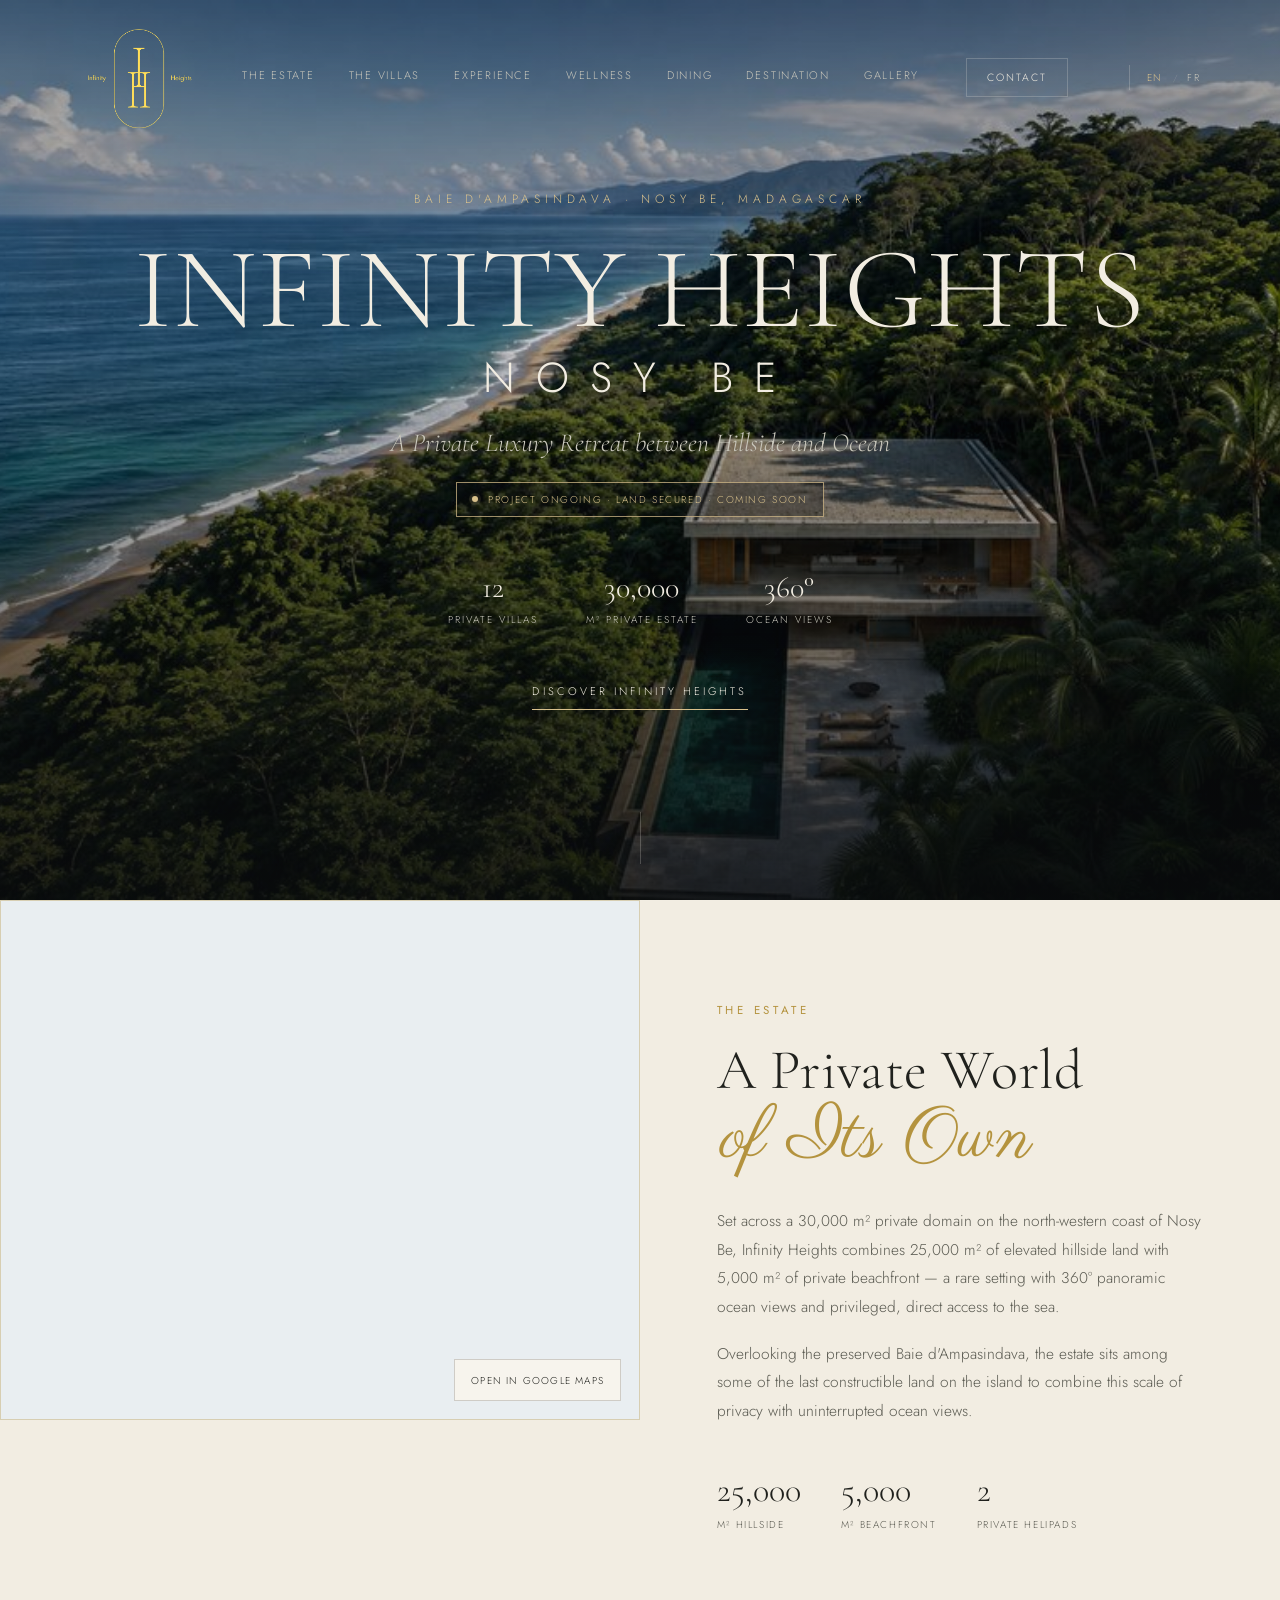
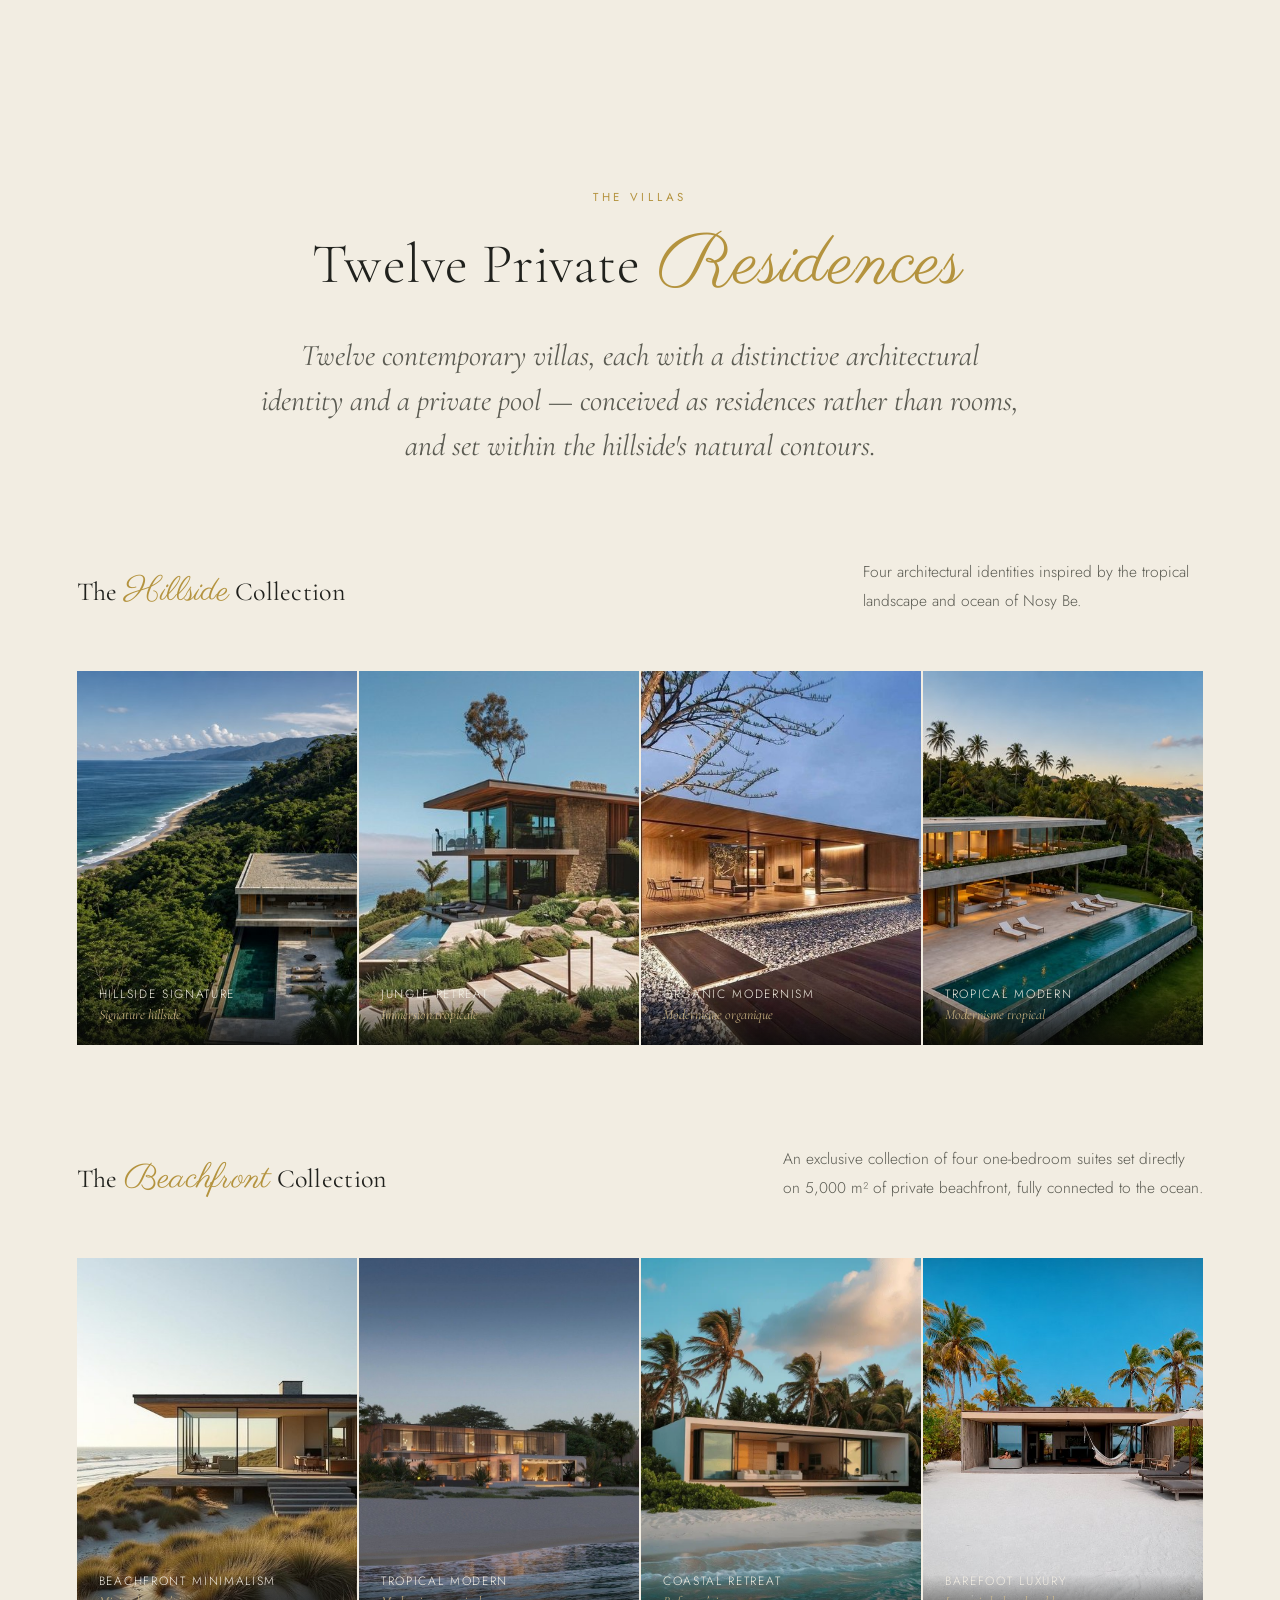
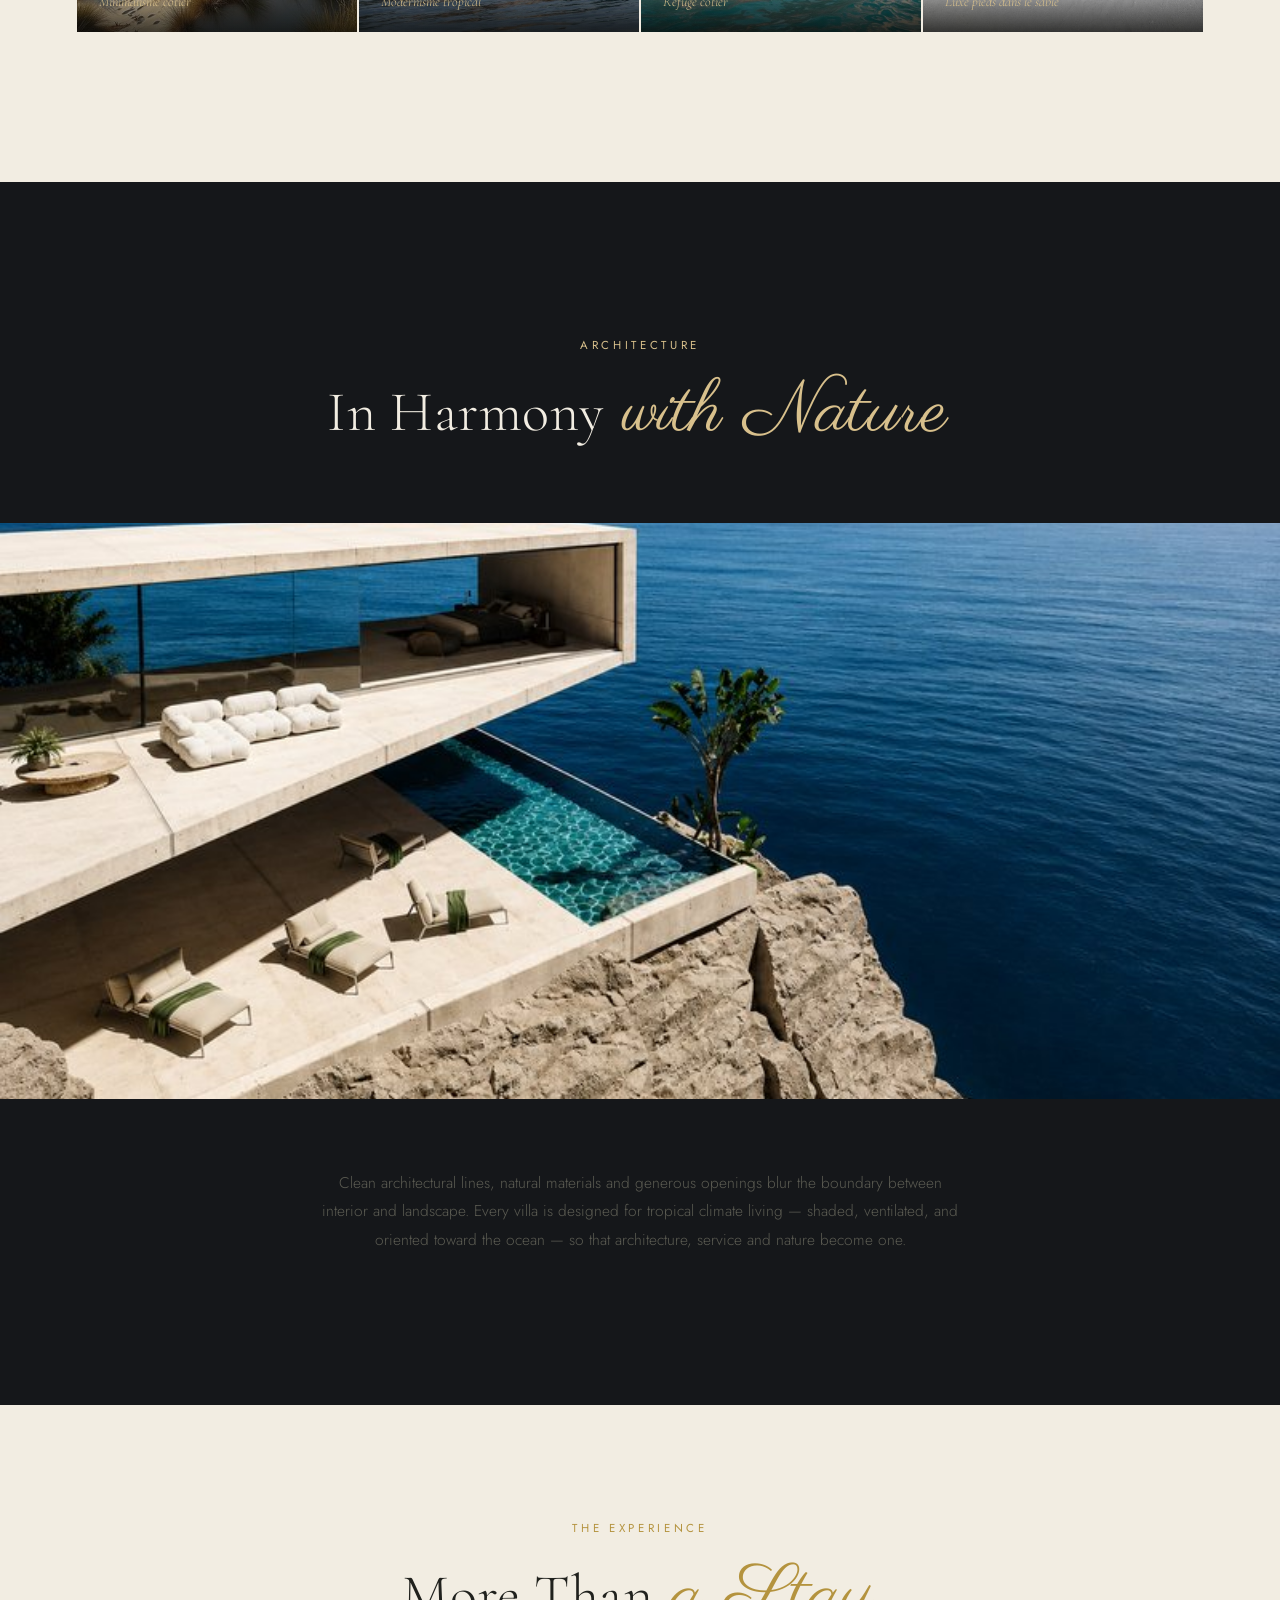
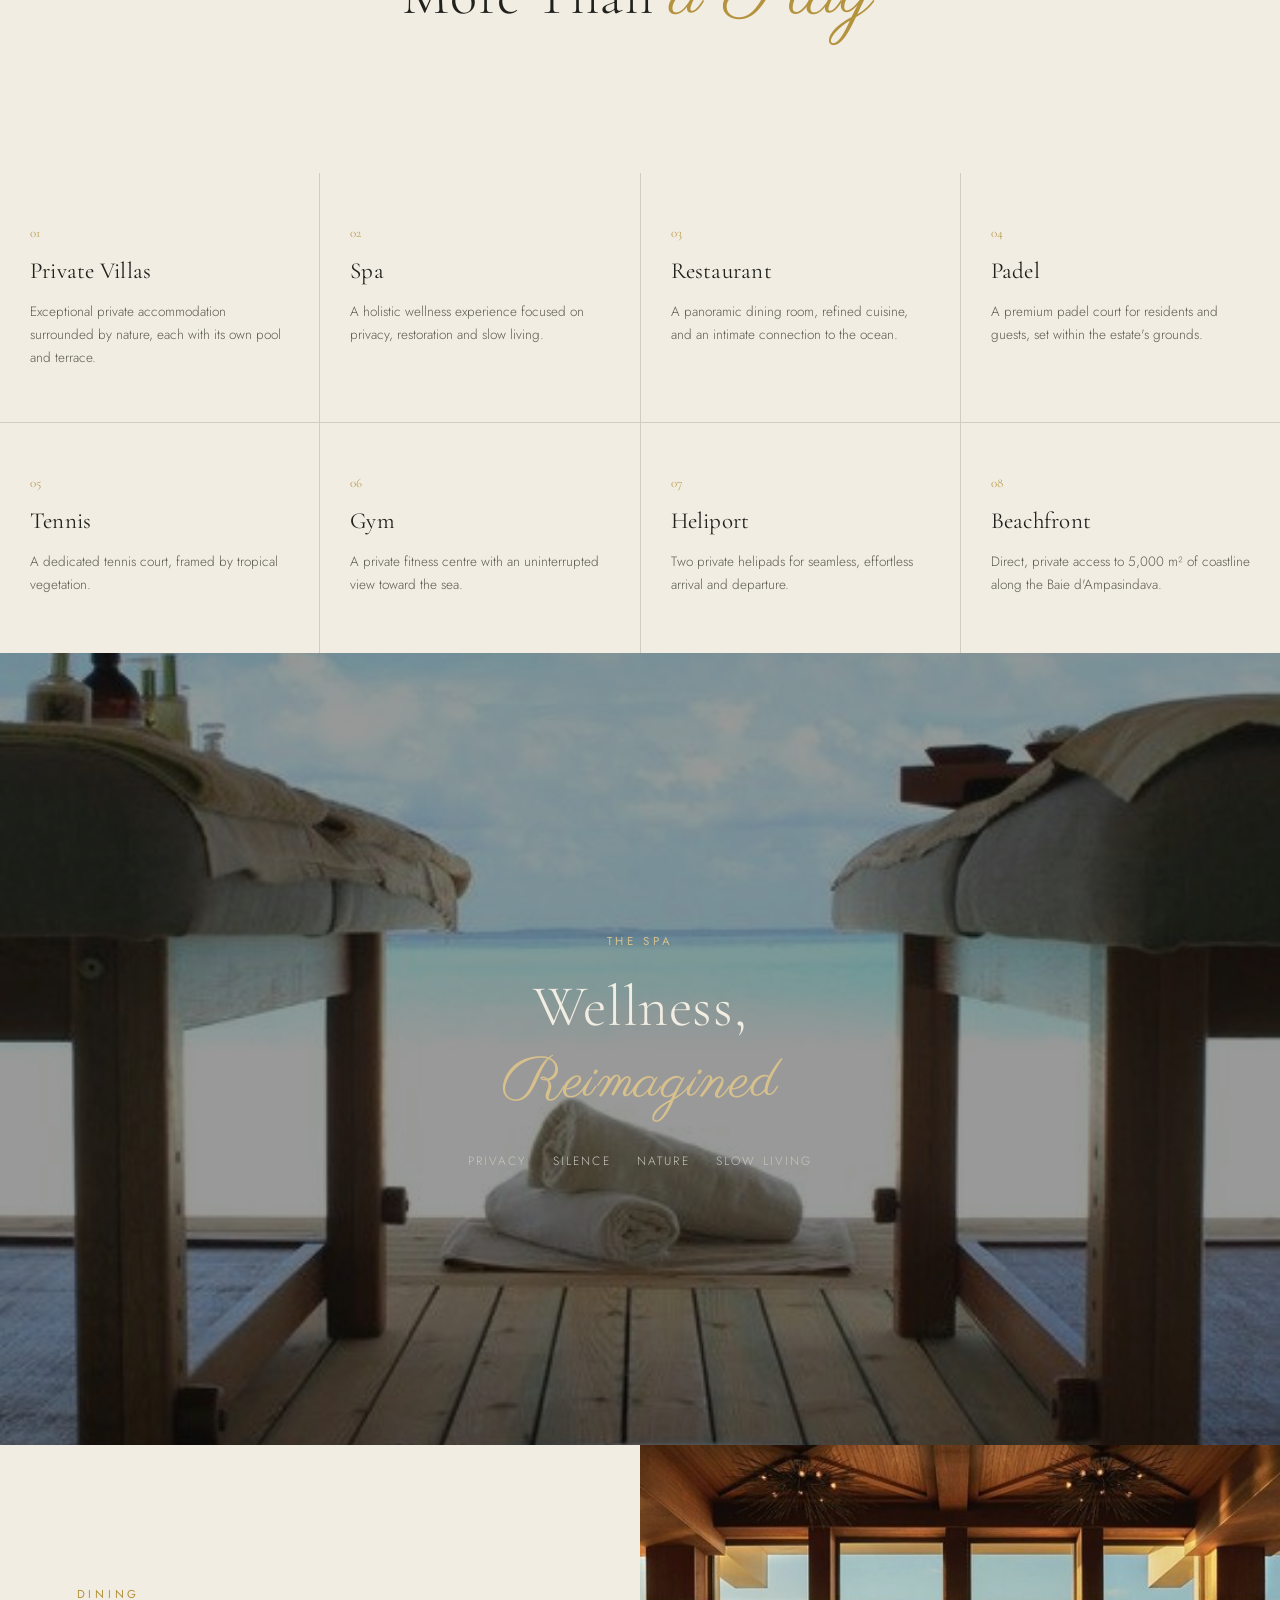
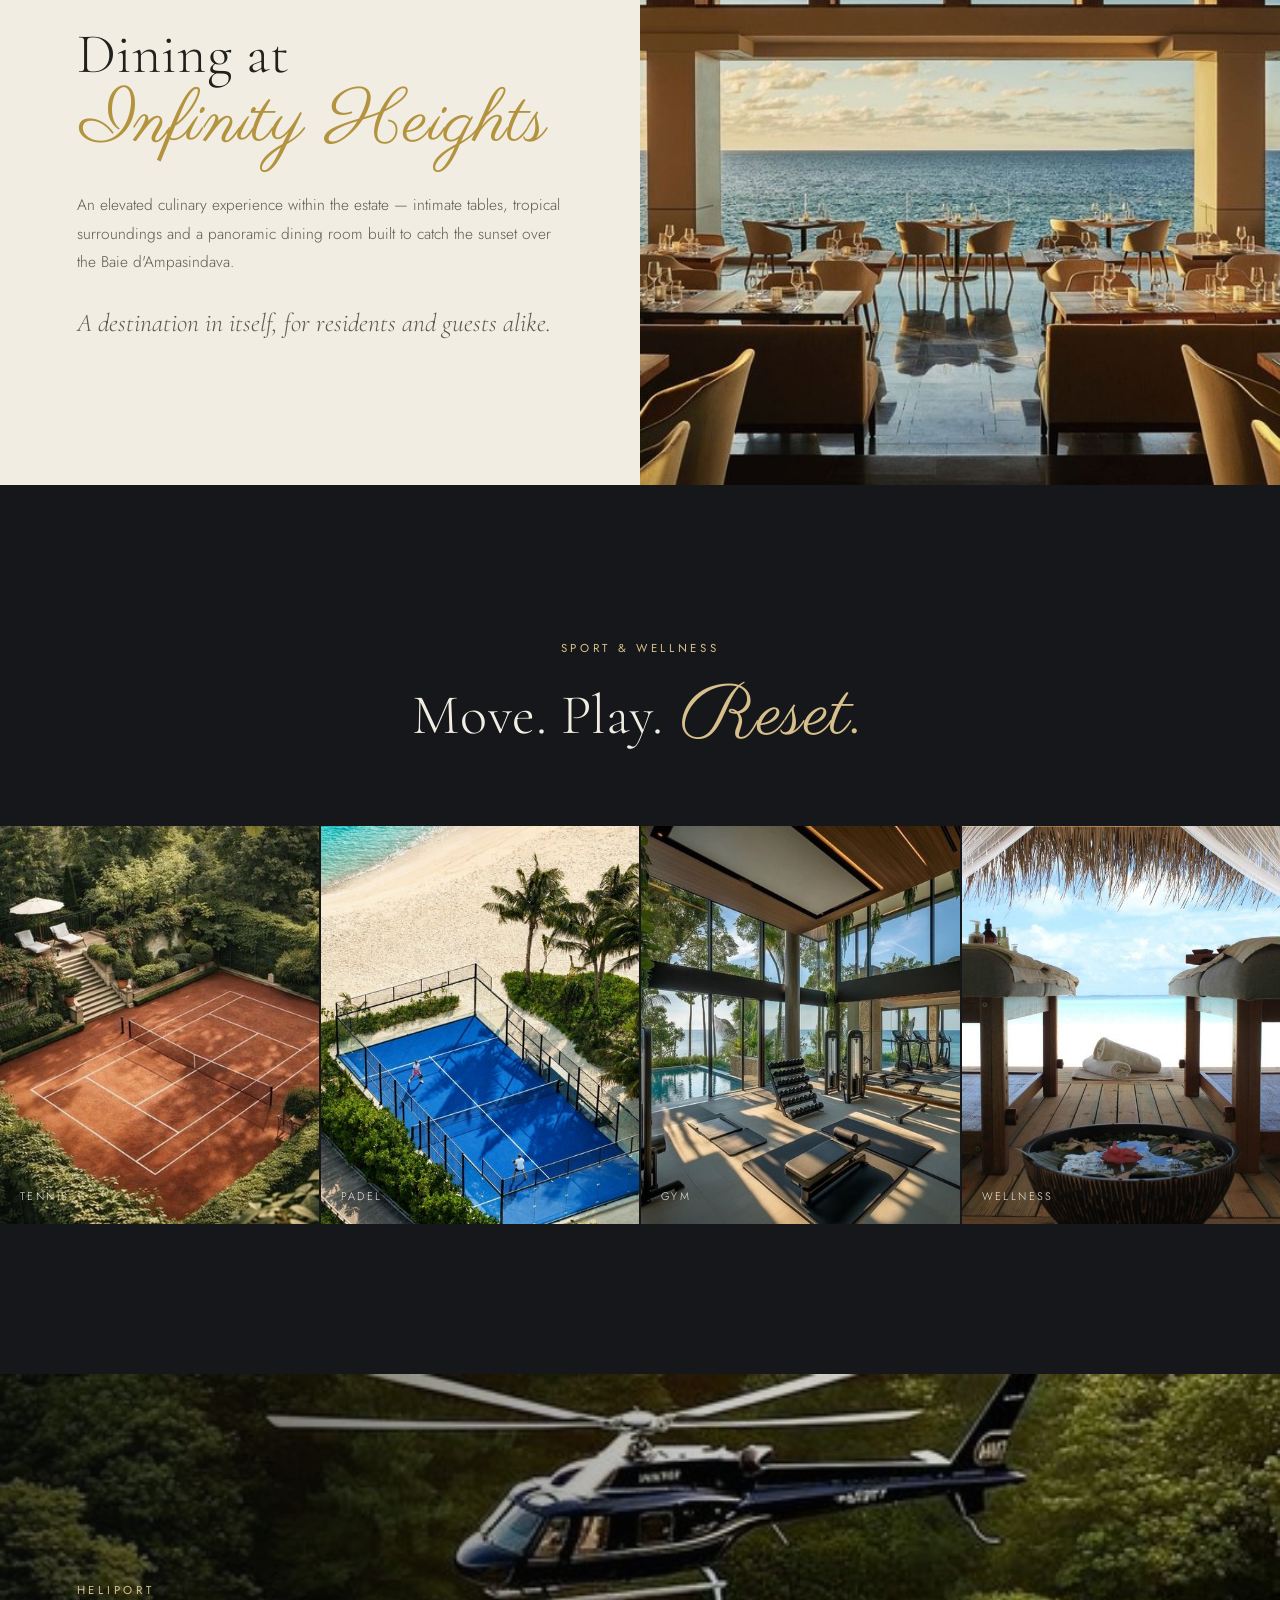
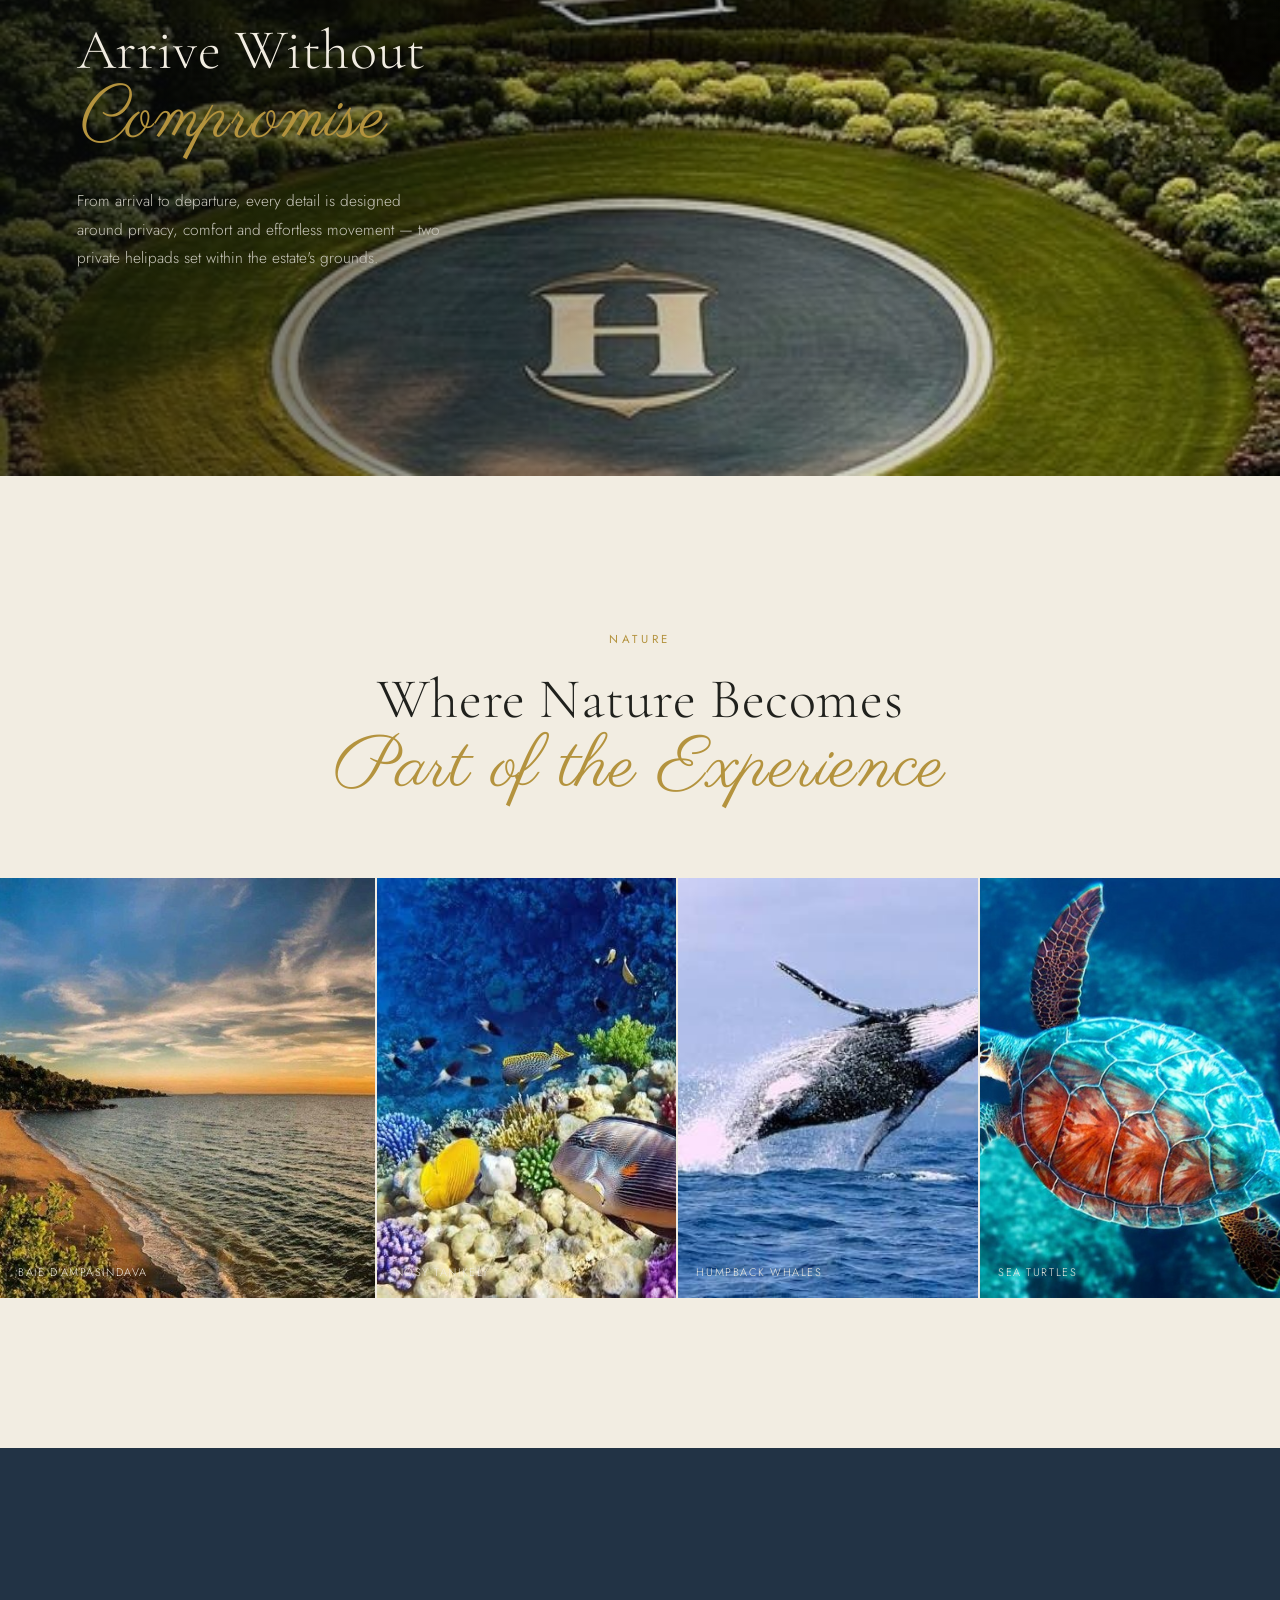
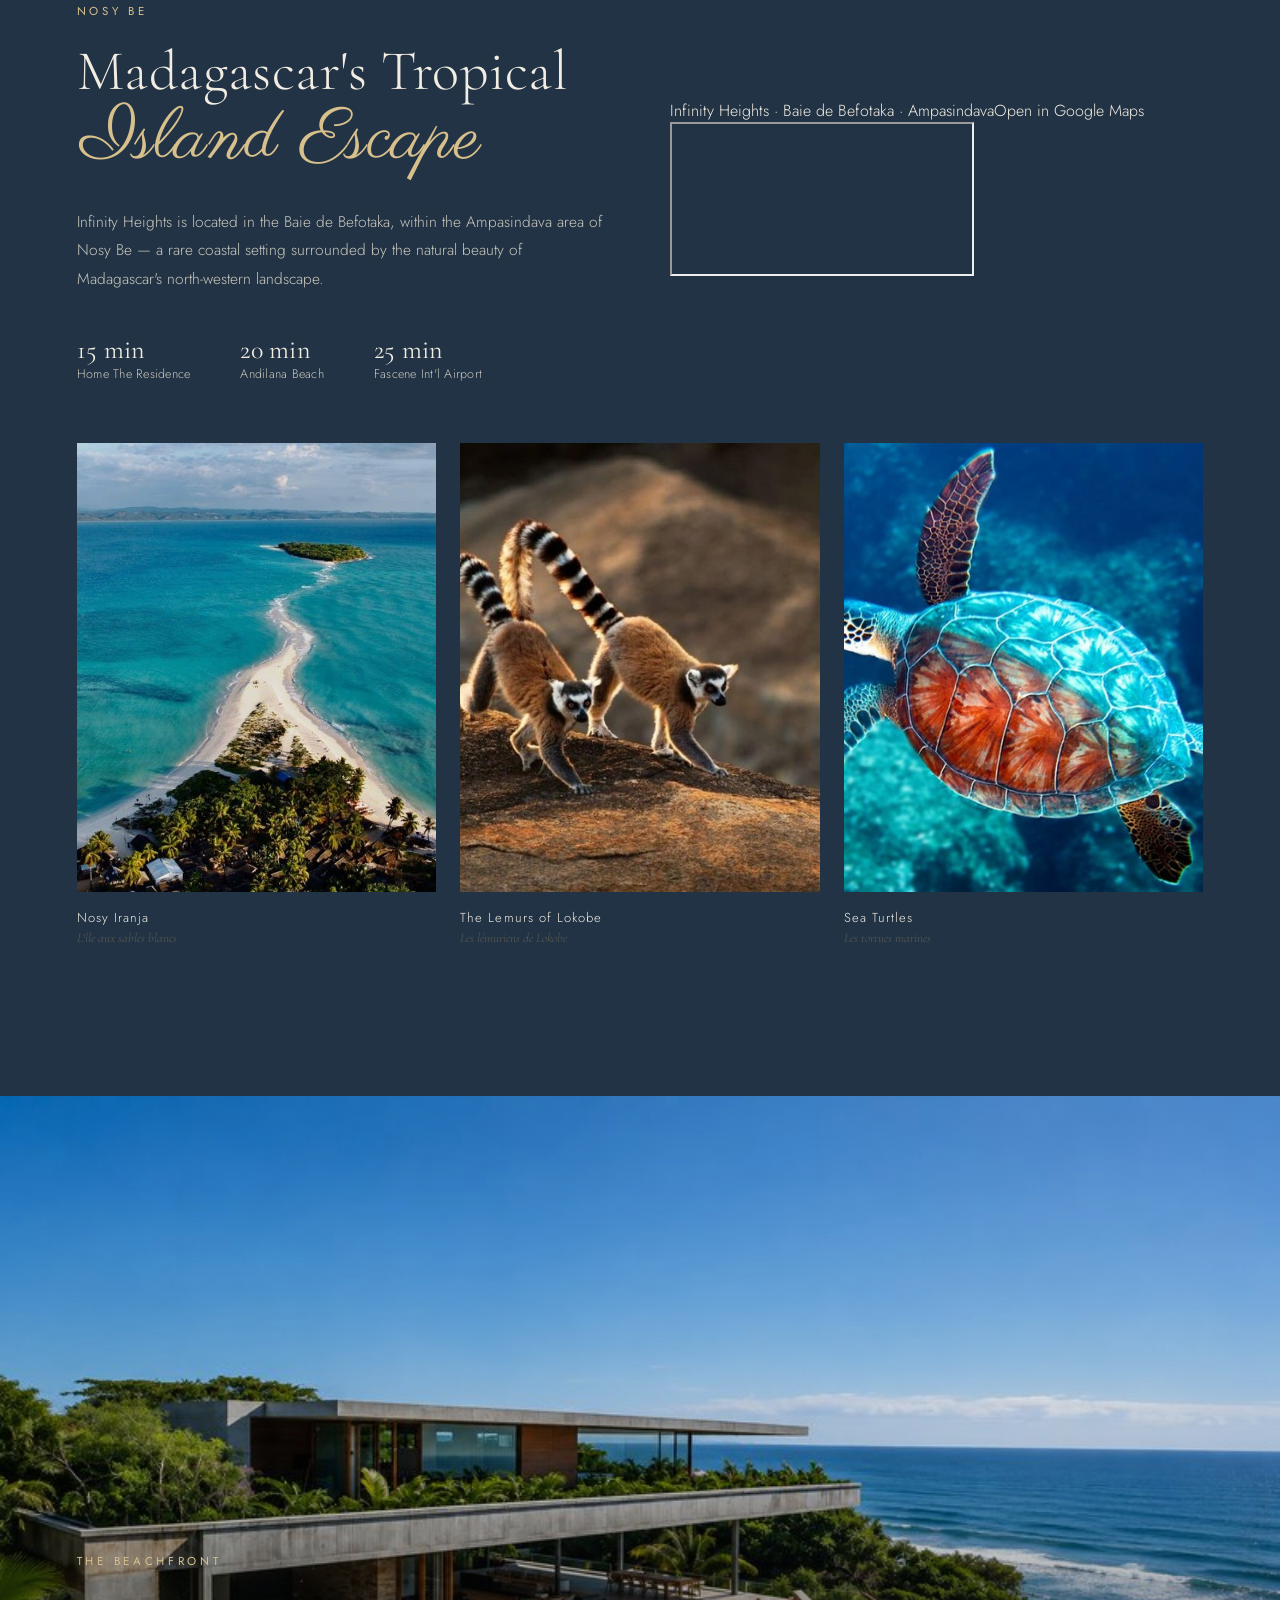
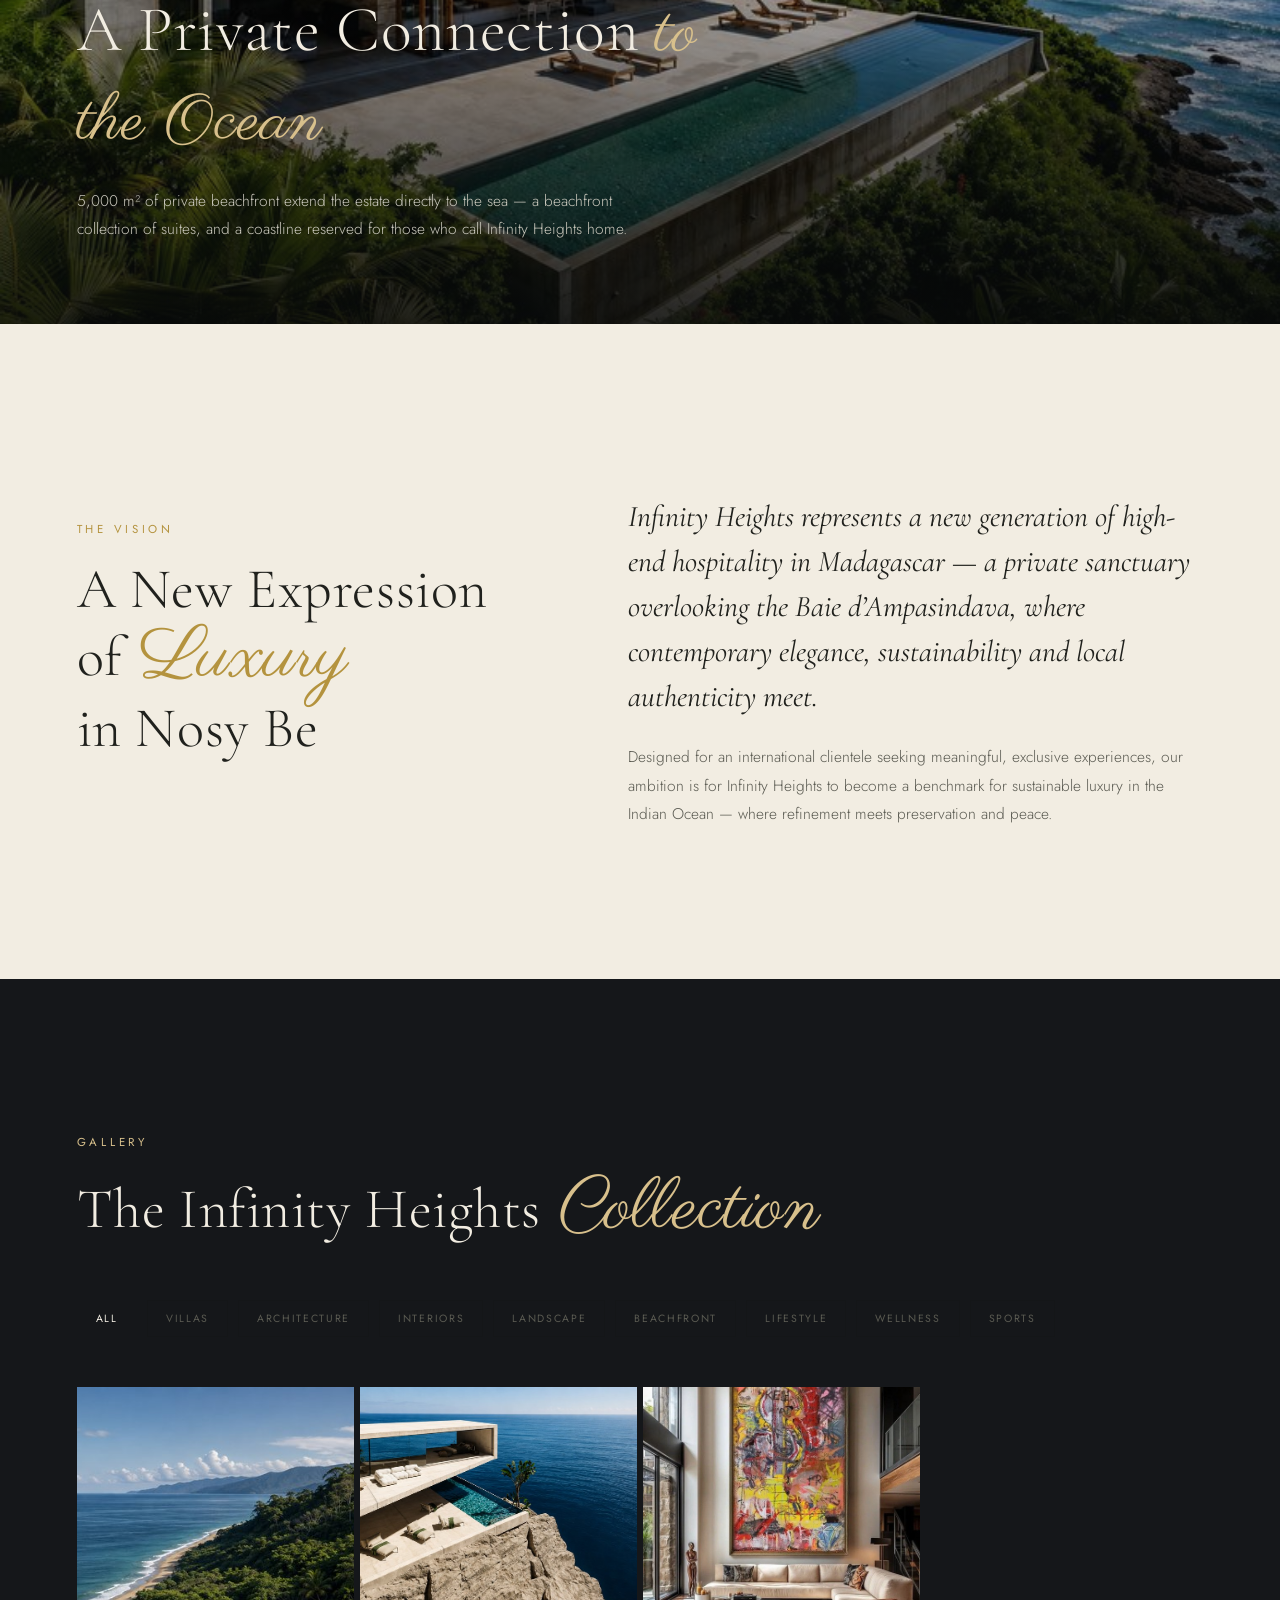
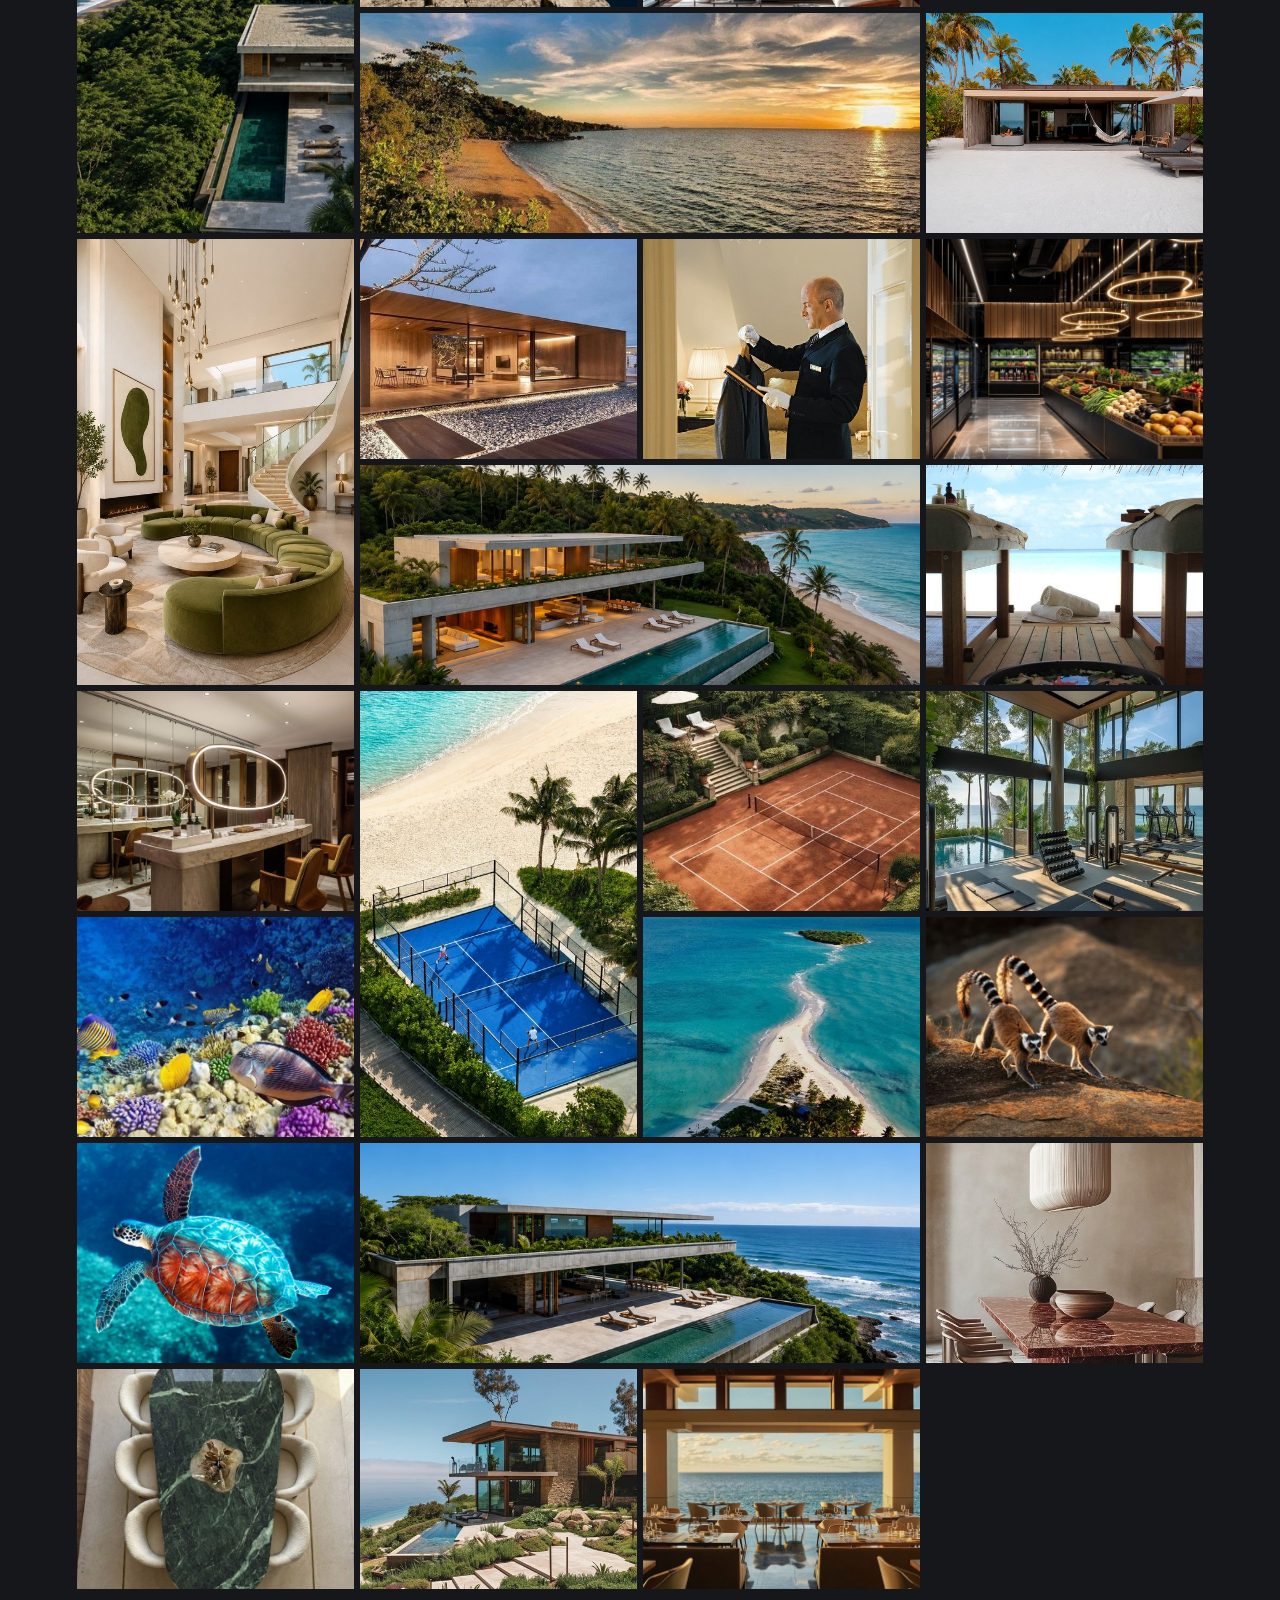
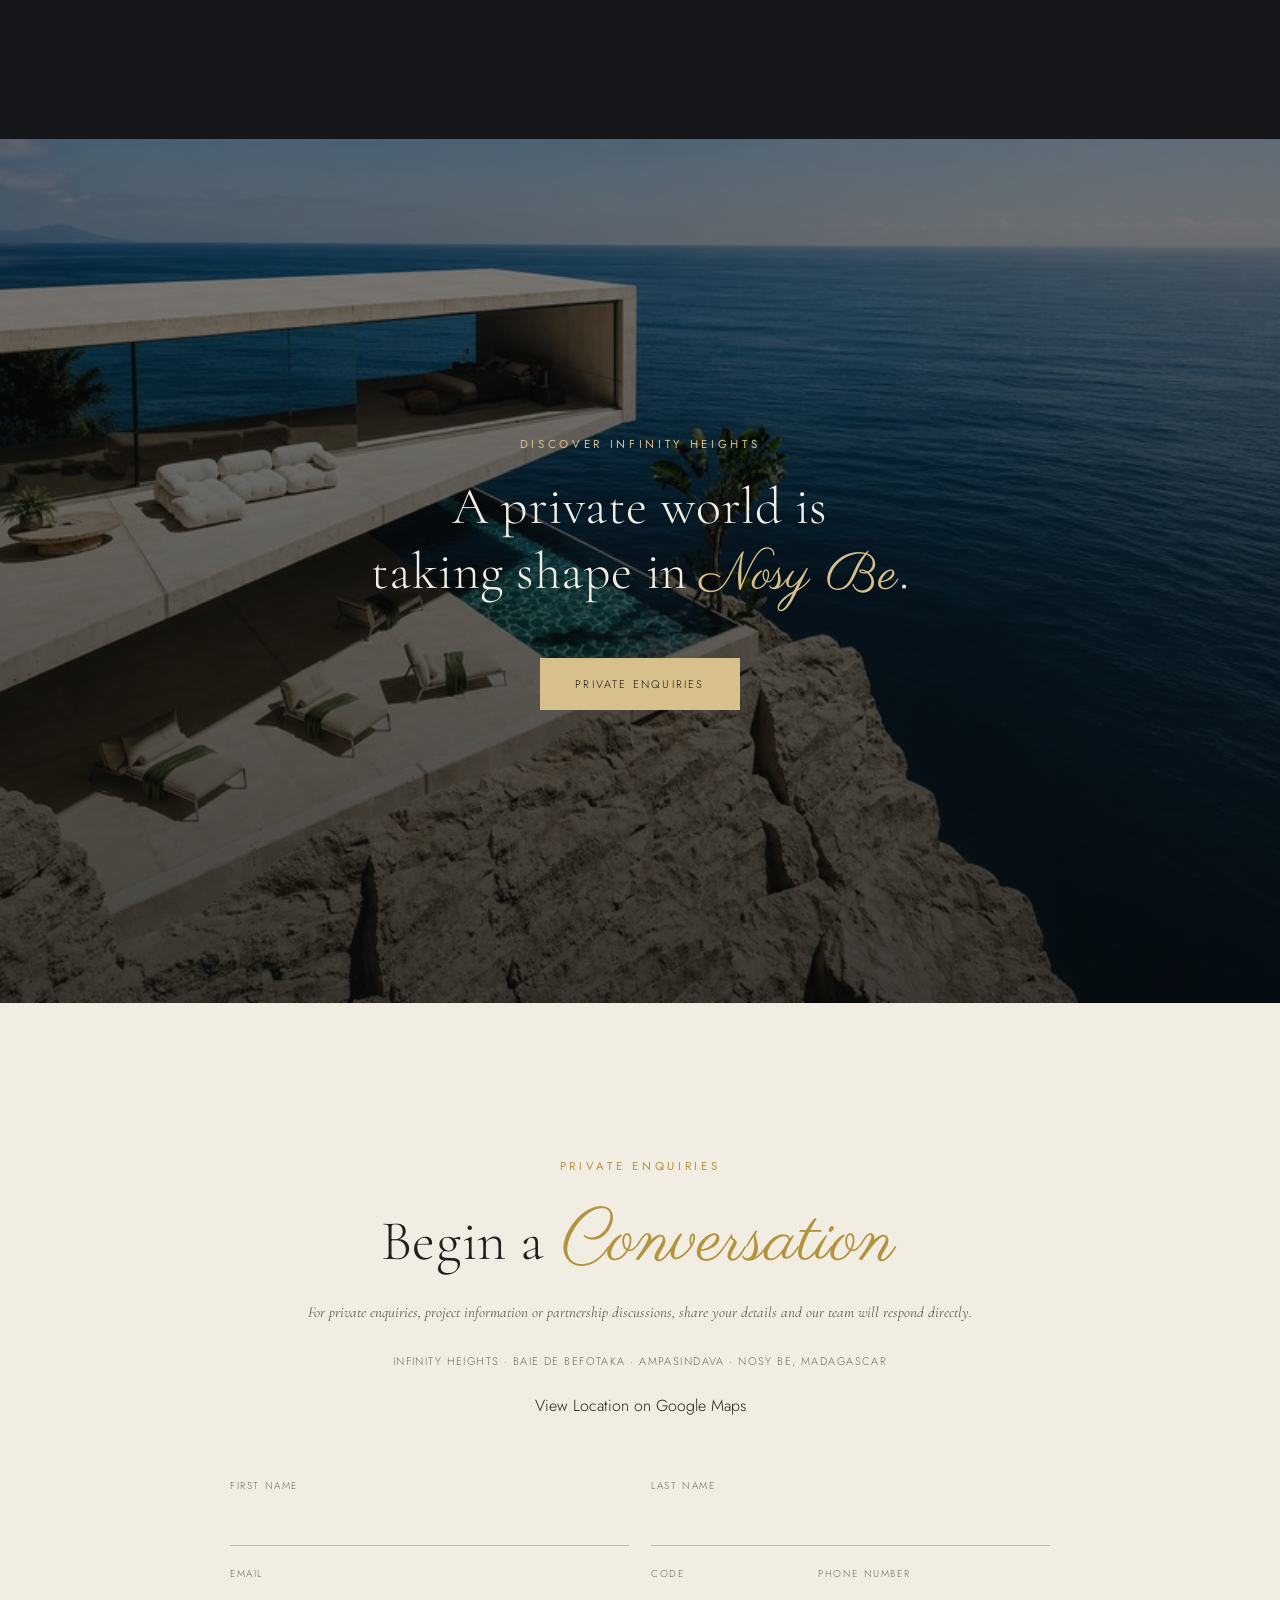
==== commit 15a45740: "Add files via upload" ====
--- a/index.html
+++ b/index.html
@@ -588,6 +588,12 @@
 .footer-representation{margin-top:14px;font-size:10.5px!important;letter-spacing:.08em!important;color:rgba(201,199,188,.62)!important;line-height:1.7!important}
 .footer-bottom .based-note{font-size:10px;letter-spacing:.08em;color:rgba(201,199,188,.48)}
 @media(max-width:800px){.enquiry-intro{margin-bottom:42px}.form-row{grid-template-columns:1fr}.phone-row{grid-template-columns:118px 1fr}.enquiry-section .lede{max-width:620px}.contact-form{padding-top:0}}
+.estate-google-map{width:100%;height:520px;background:#e9eef1;border:1px solid rgba(180,147,62,.35);box-sizing:border-box;overflow:hidden;position:relative;}
+.estate-google-map .location-map,.estate-google-map iframe{width:100%;height:100%;border:0;display:block;}
+.estate-map-link{position:absolute;right:18px;bottom:18px;display:inline-flex;align-items:center;justify-content:center;min-height:42px;padding:0 16px;background:#f7f4ed;color:#20211d;text-decoration:none;border:1px solid rgba(25,25,25,.18);font-size:10px;letter-spacing:.12em;text-transform:uppercase;}
+.estate-map-link:hover{border-color:var(--gold);color:var(--gold);}
+@media(max-width:900px){.estate-google-map{height:420px;}}
+@media(max-width:760px){.estate-google-map{height:360px;}.estate-map-link{right:10px;bottom:10px;min-height:38px;font-size:9px;}}
 </style>
 </head>
 <body>
@@ -669,7 +675,12 @@
 <section id="estate">
 <div class="split">
 <div class="img-col reveal">
-<img alt="Aerial view of Baie d'Ampasindava and the Infinity Heights site" src="[data-uri]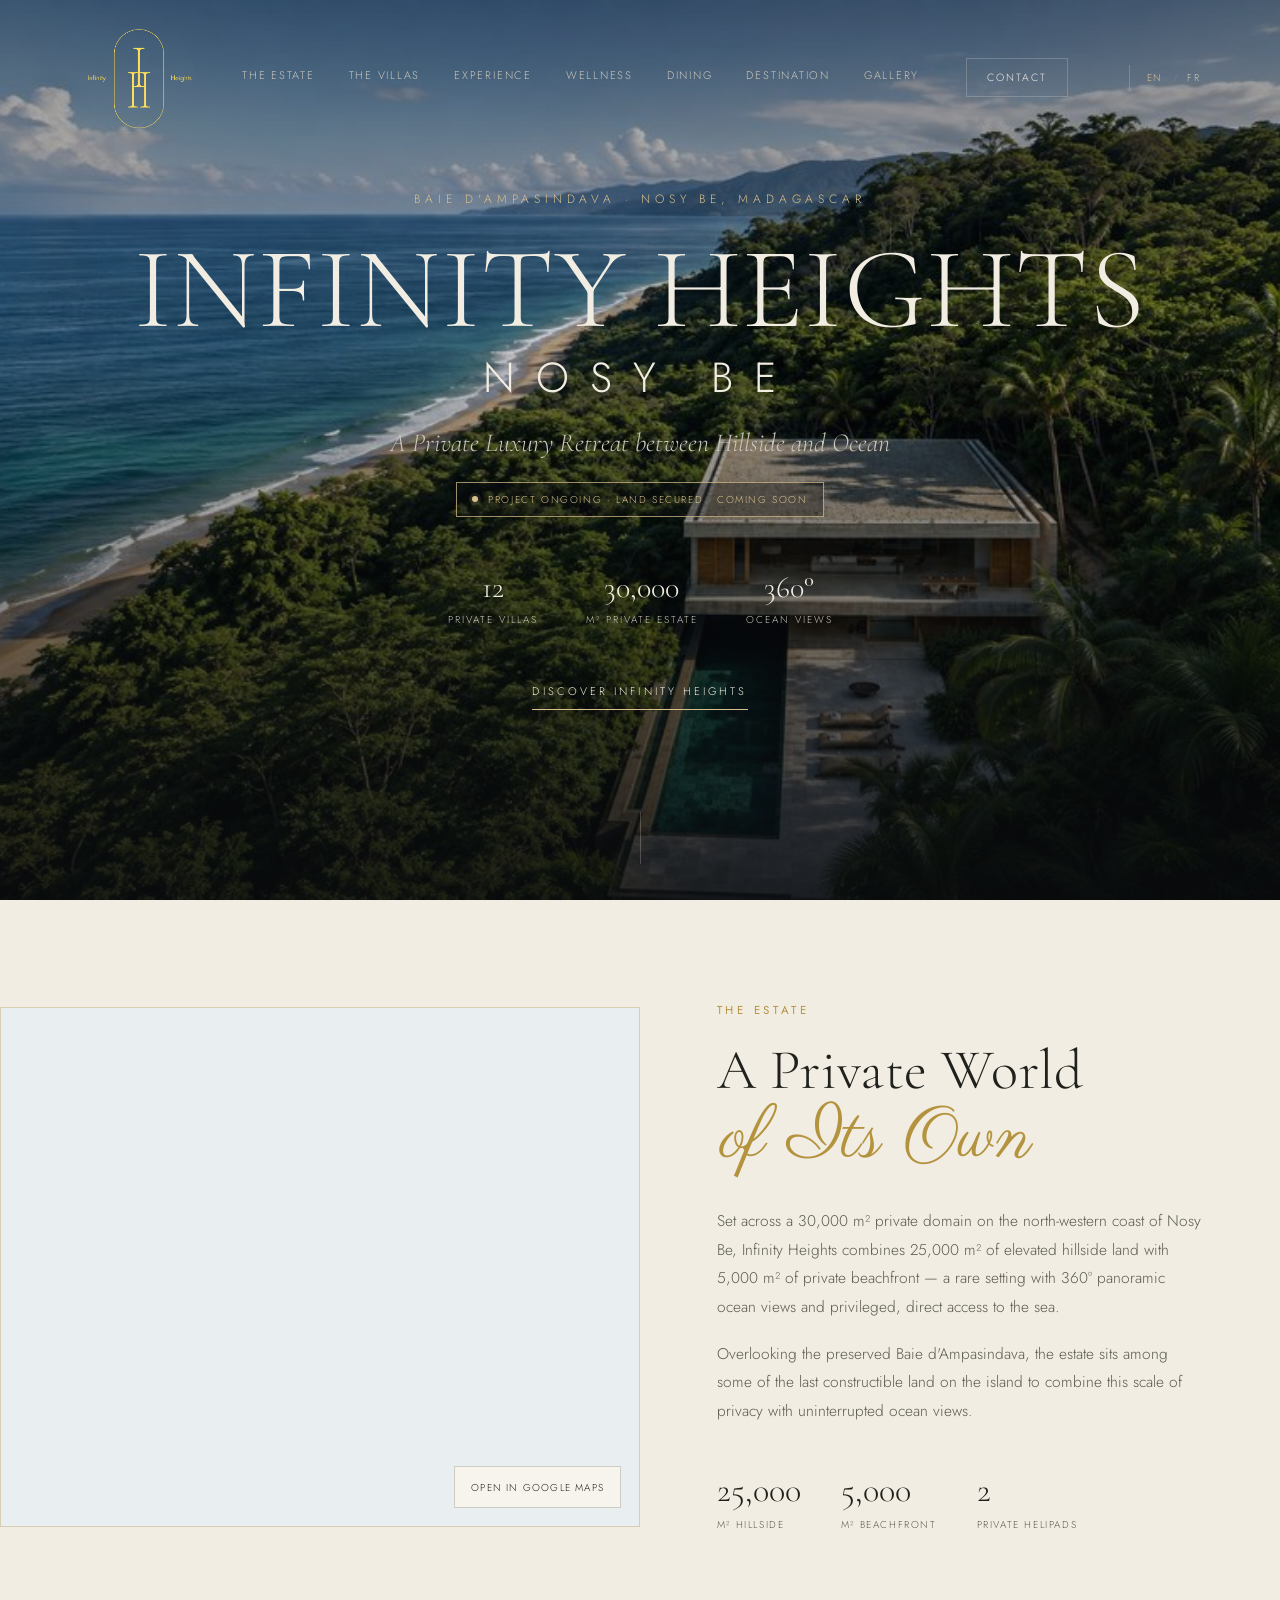
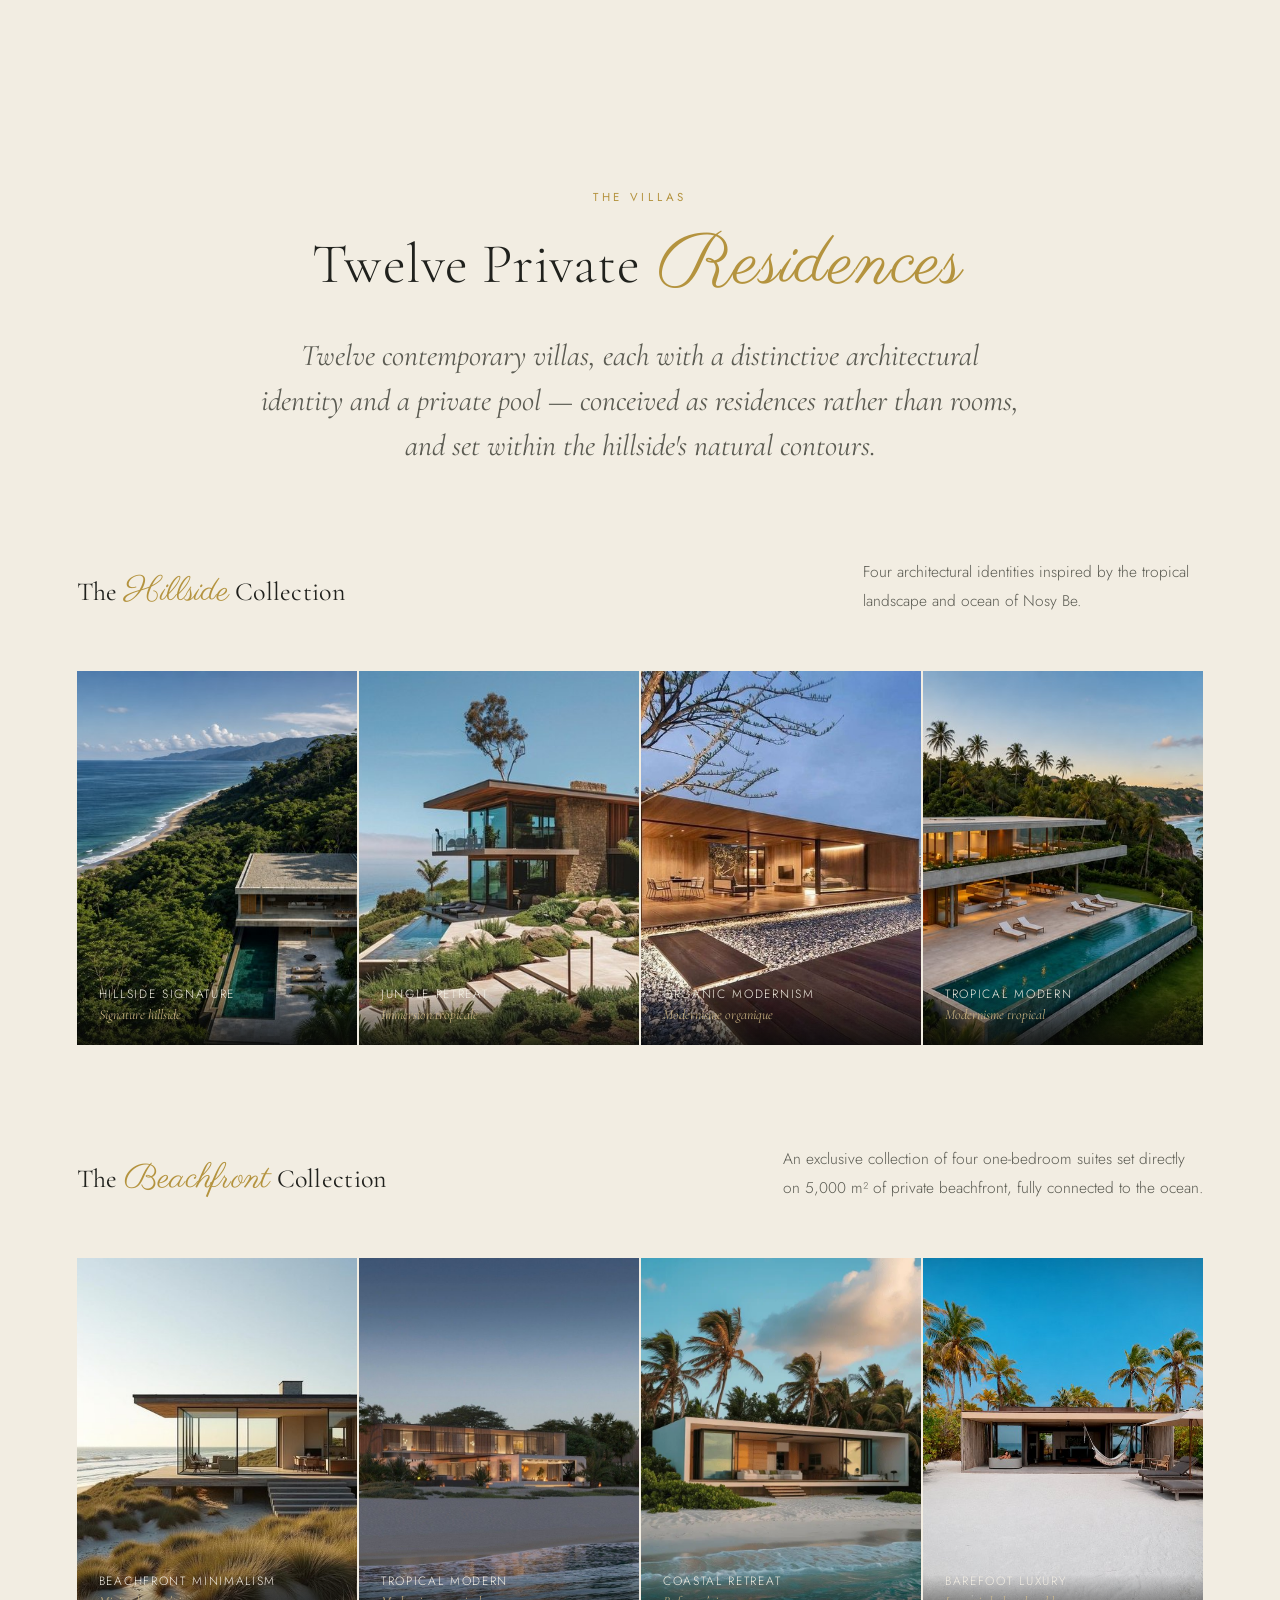
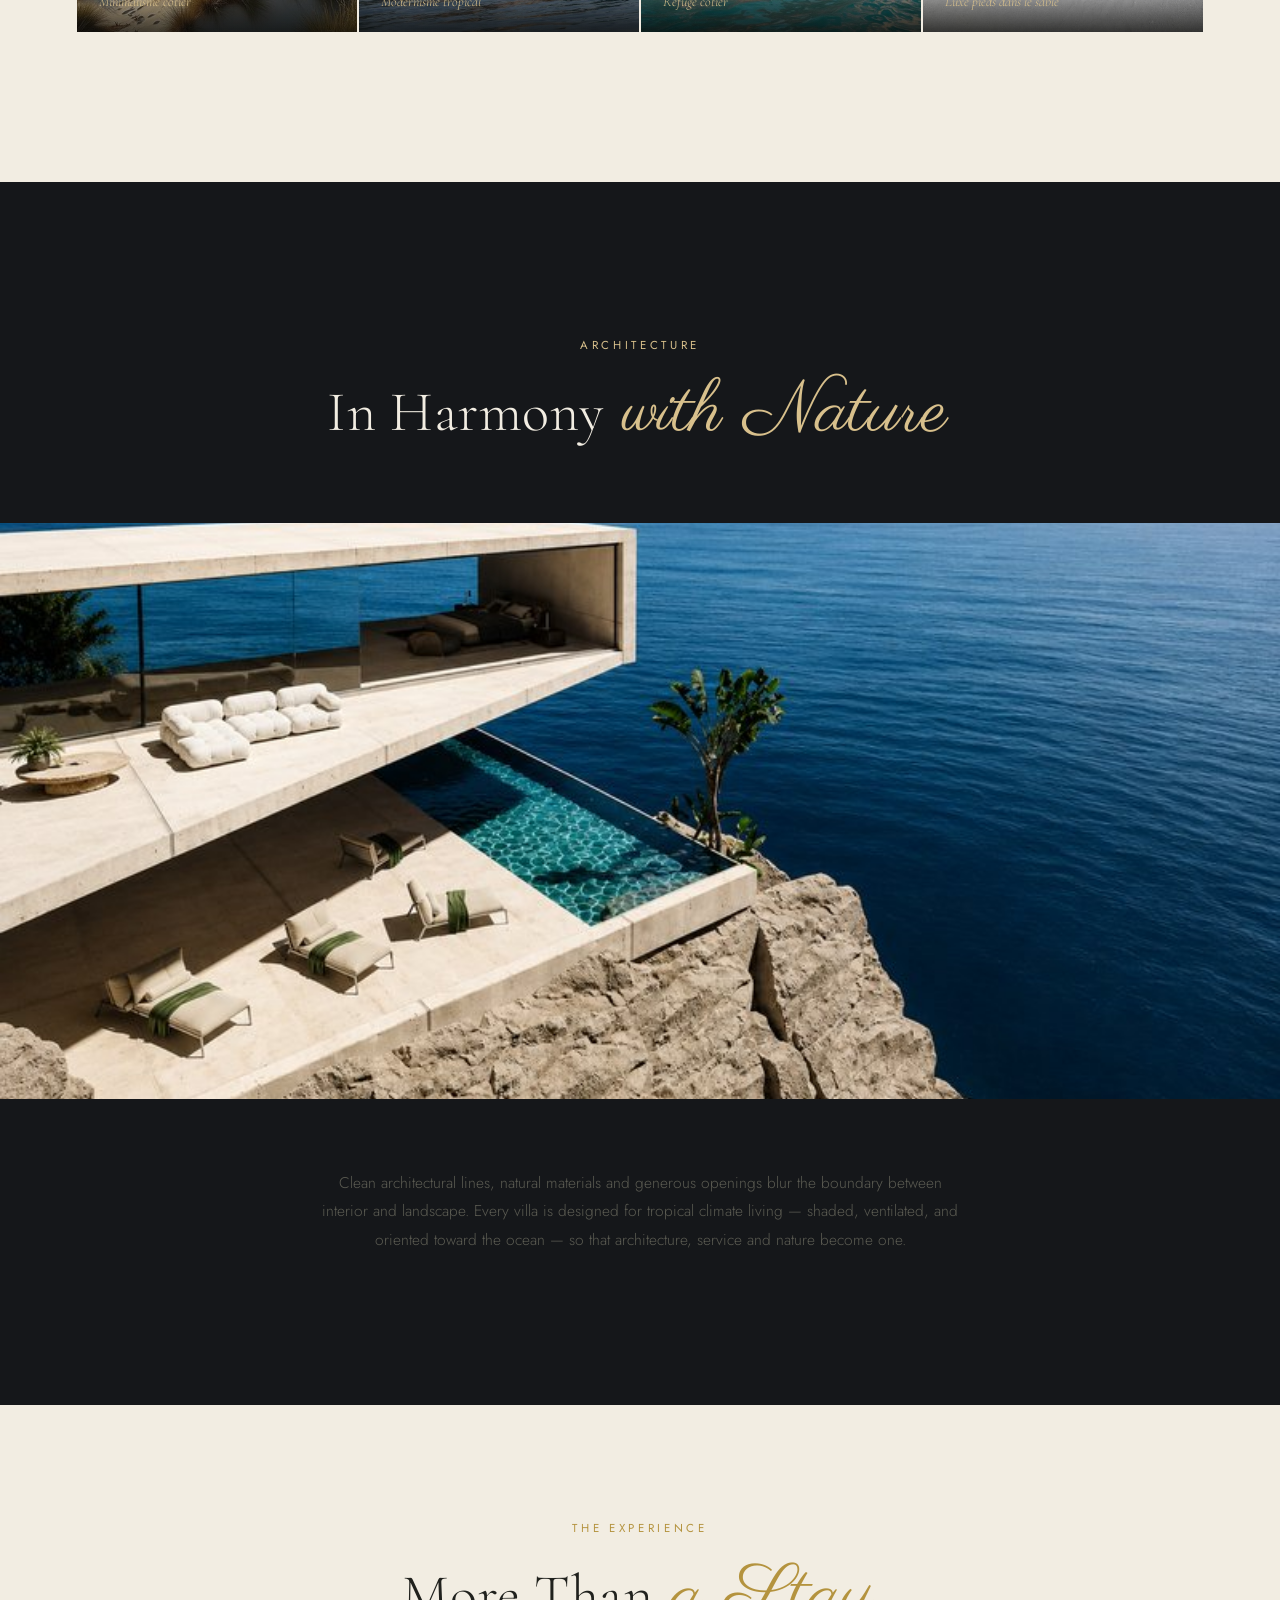
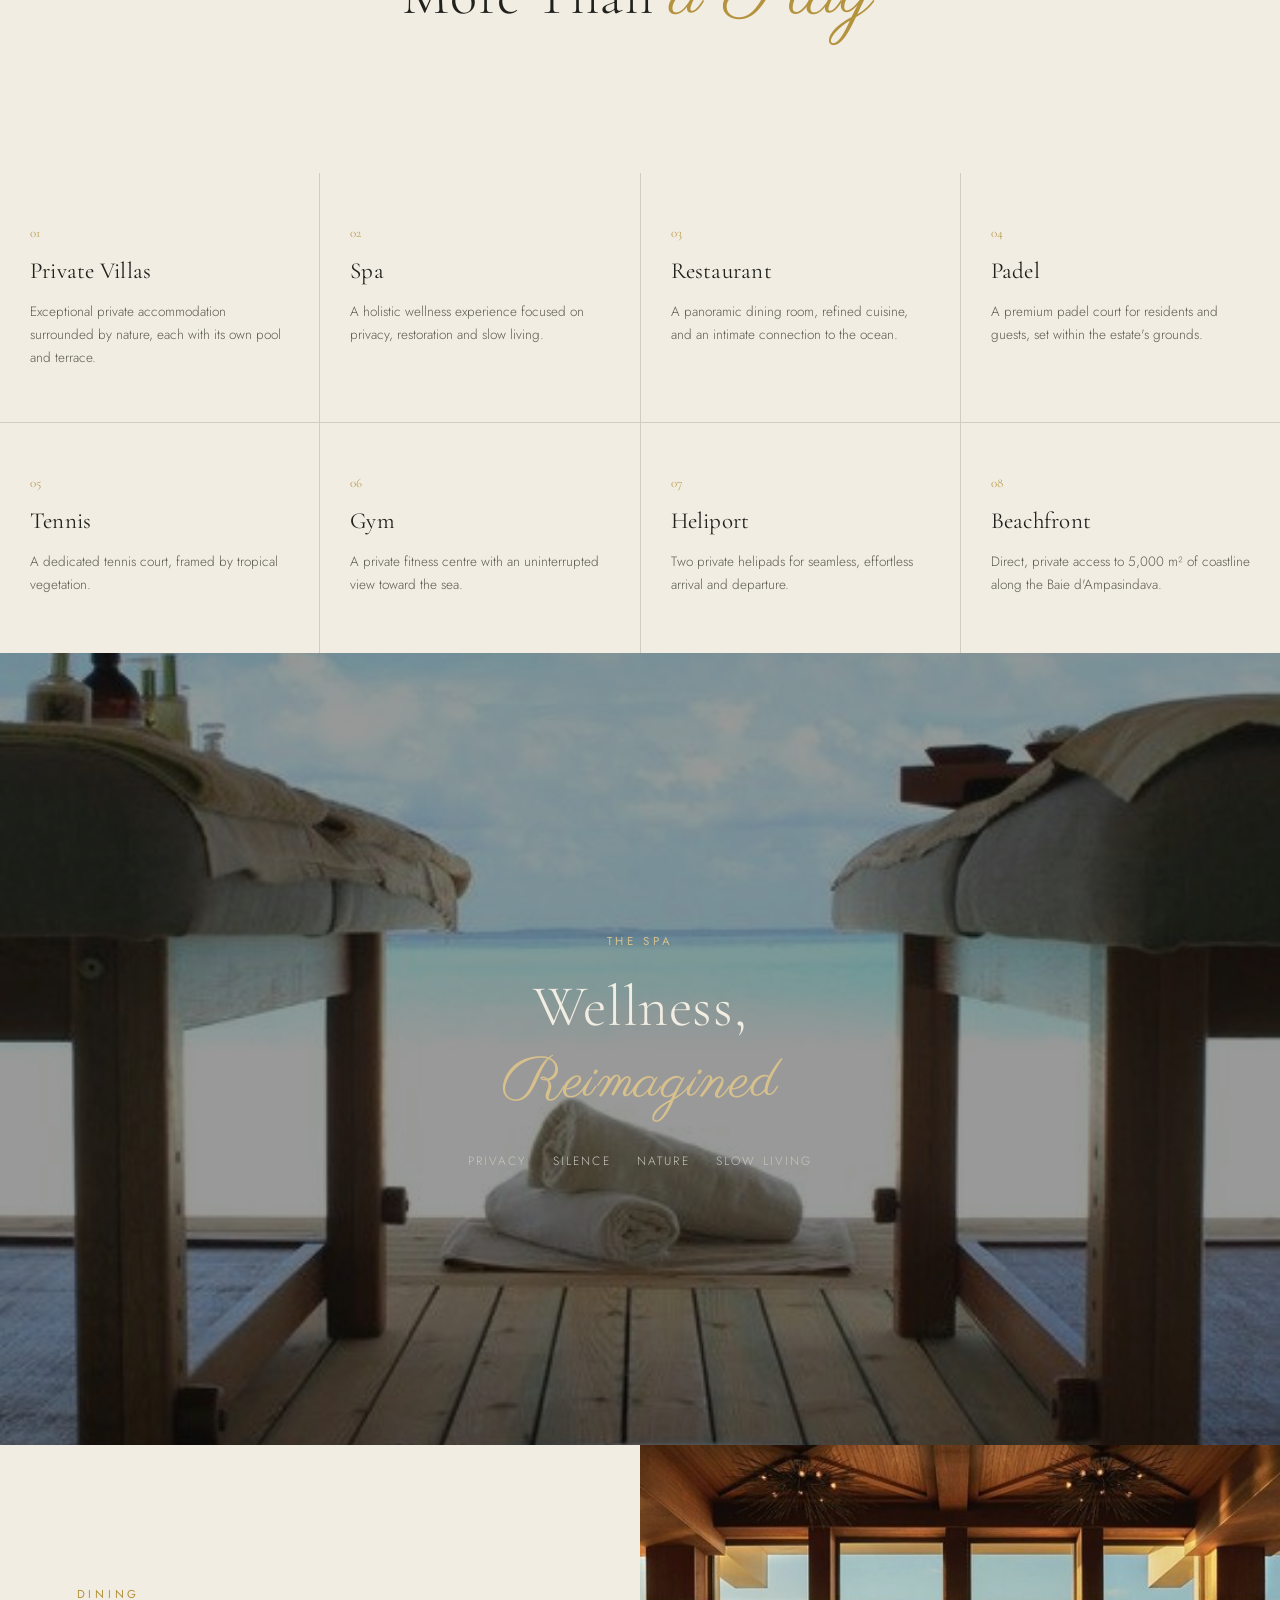
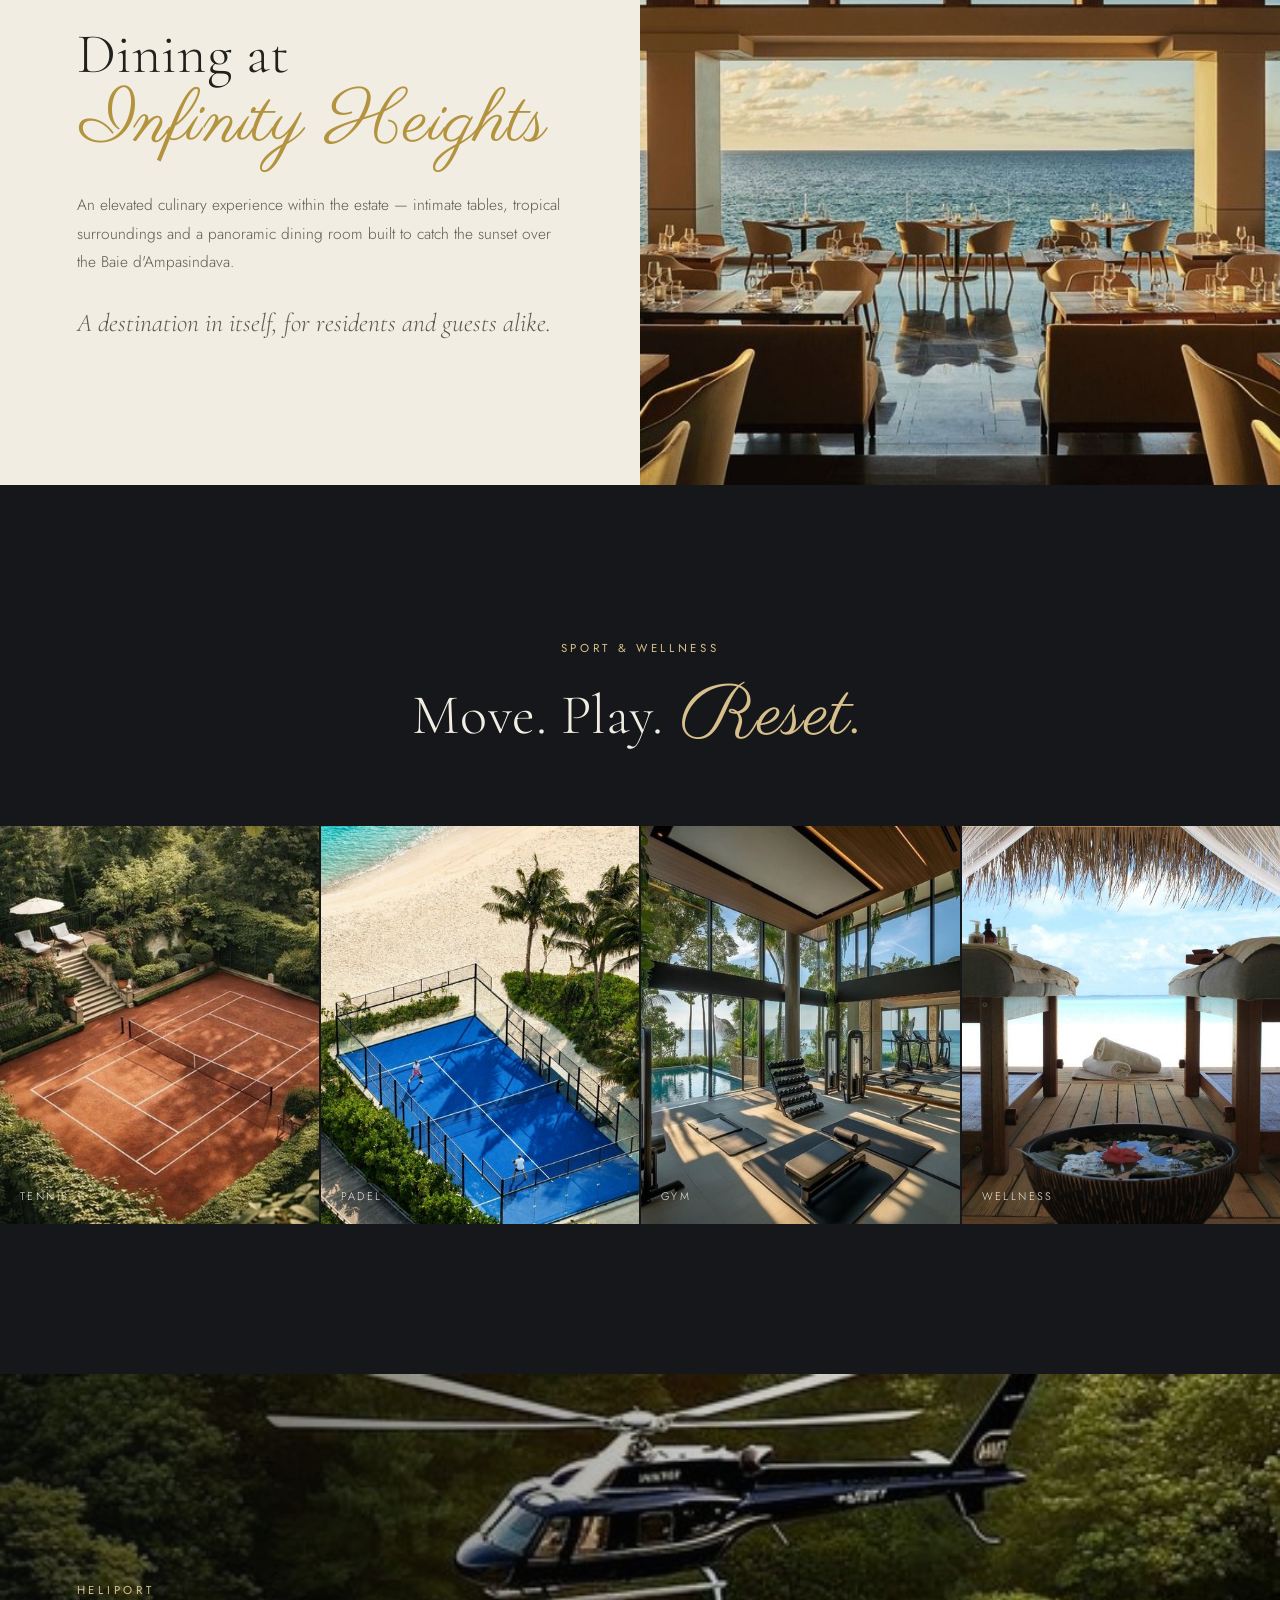
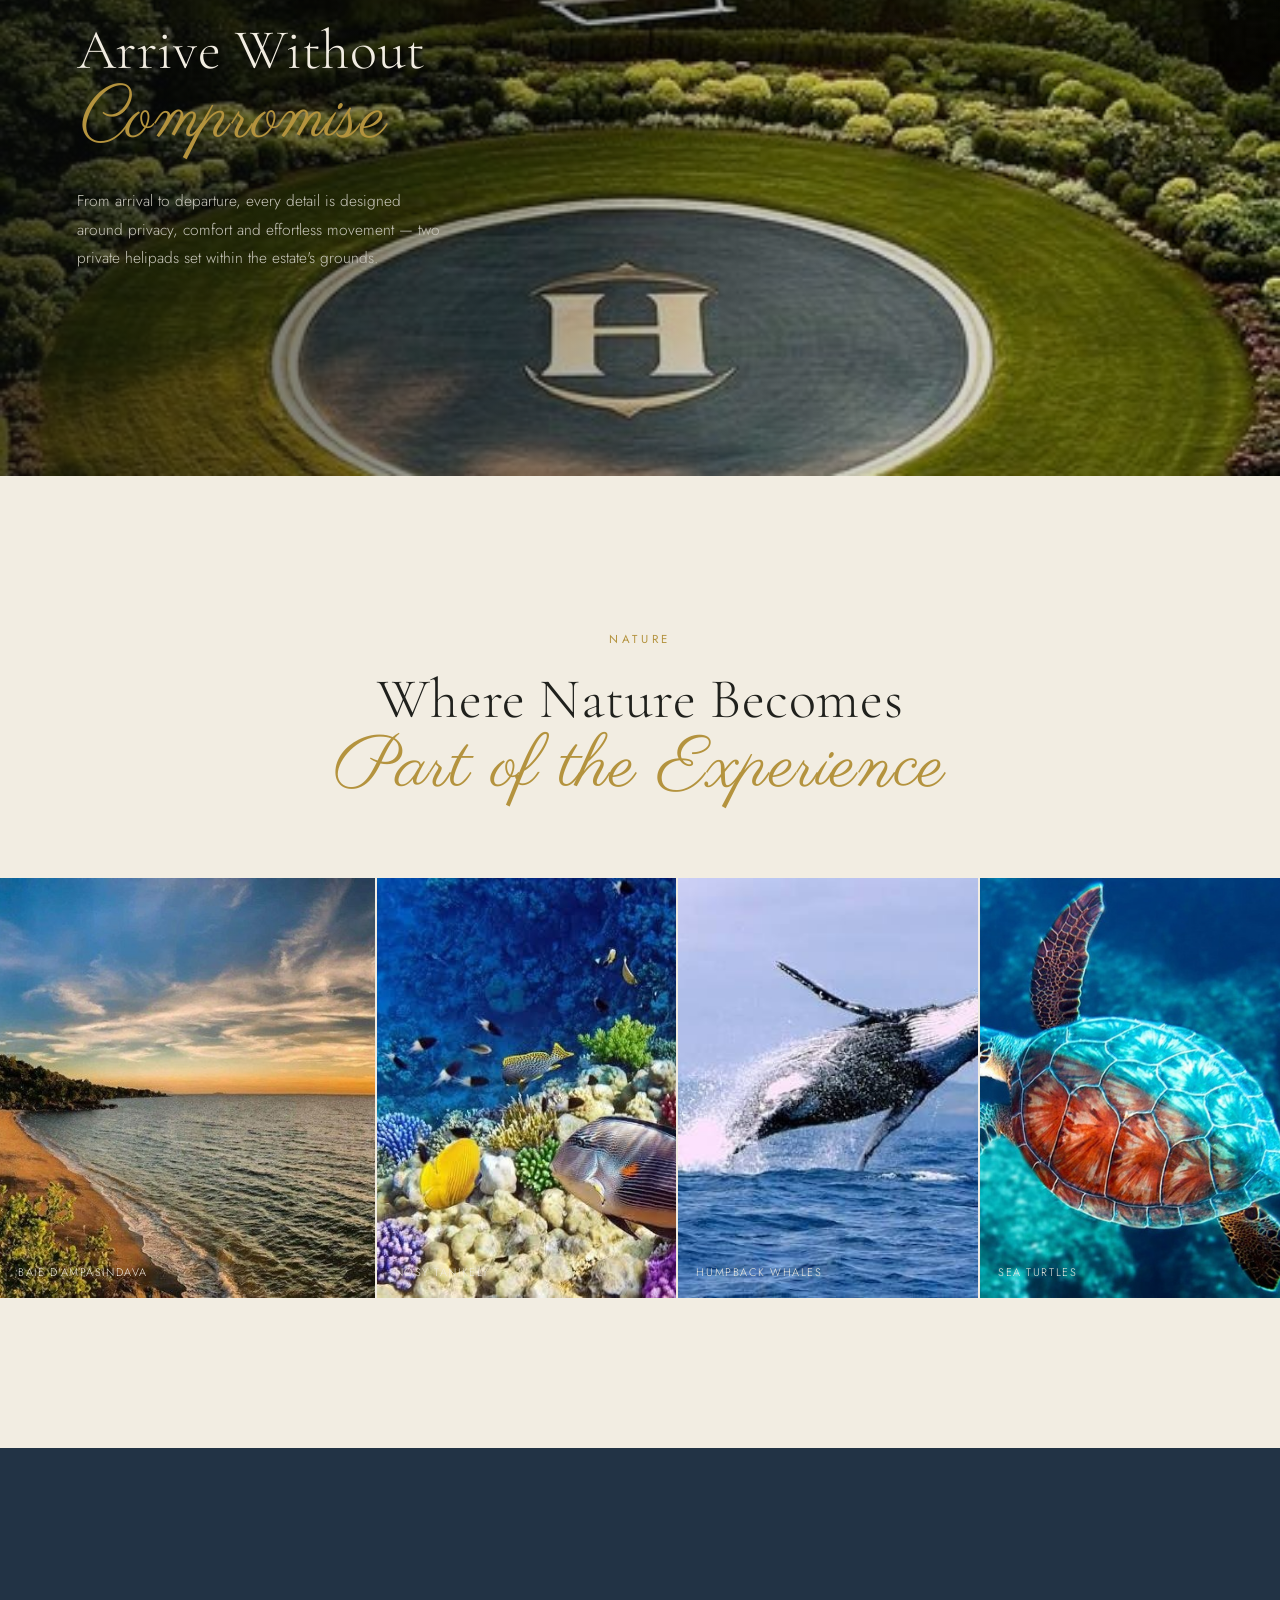
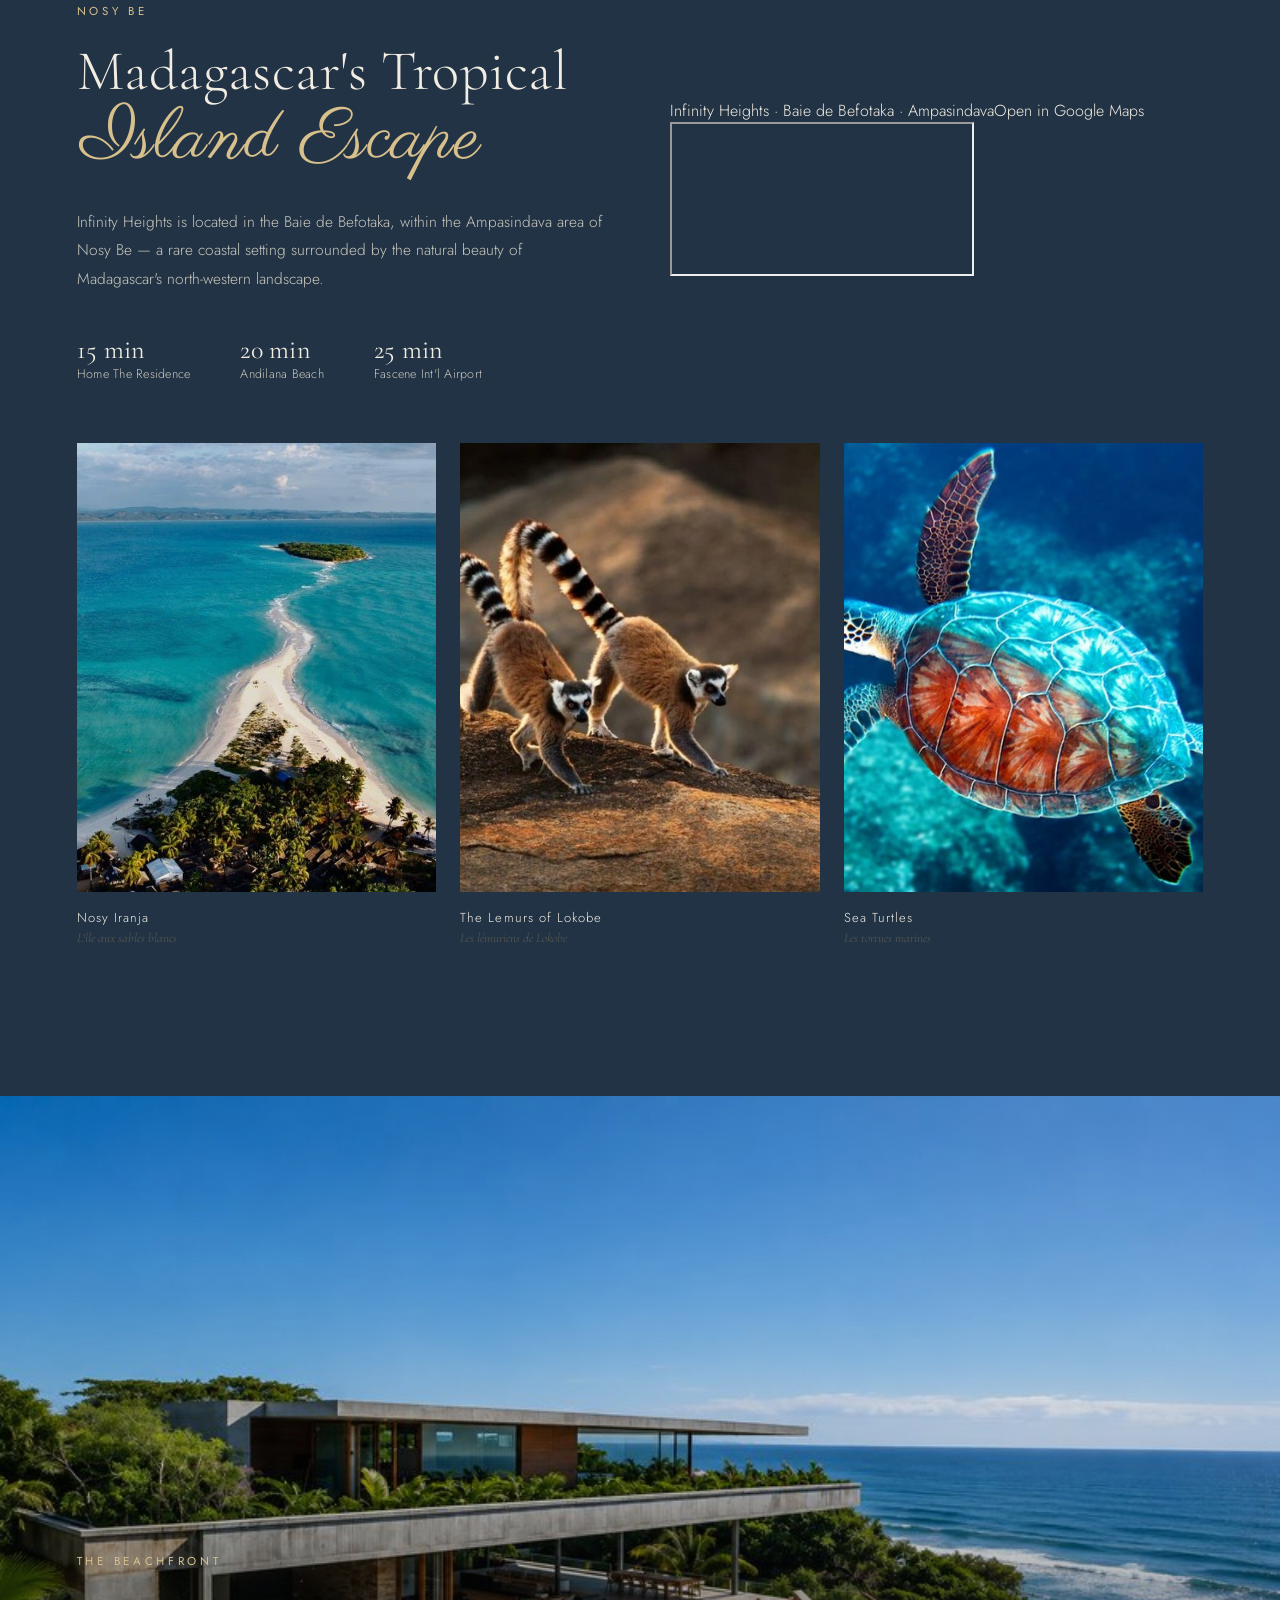
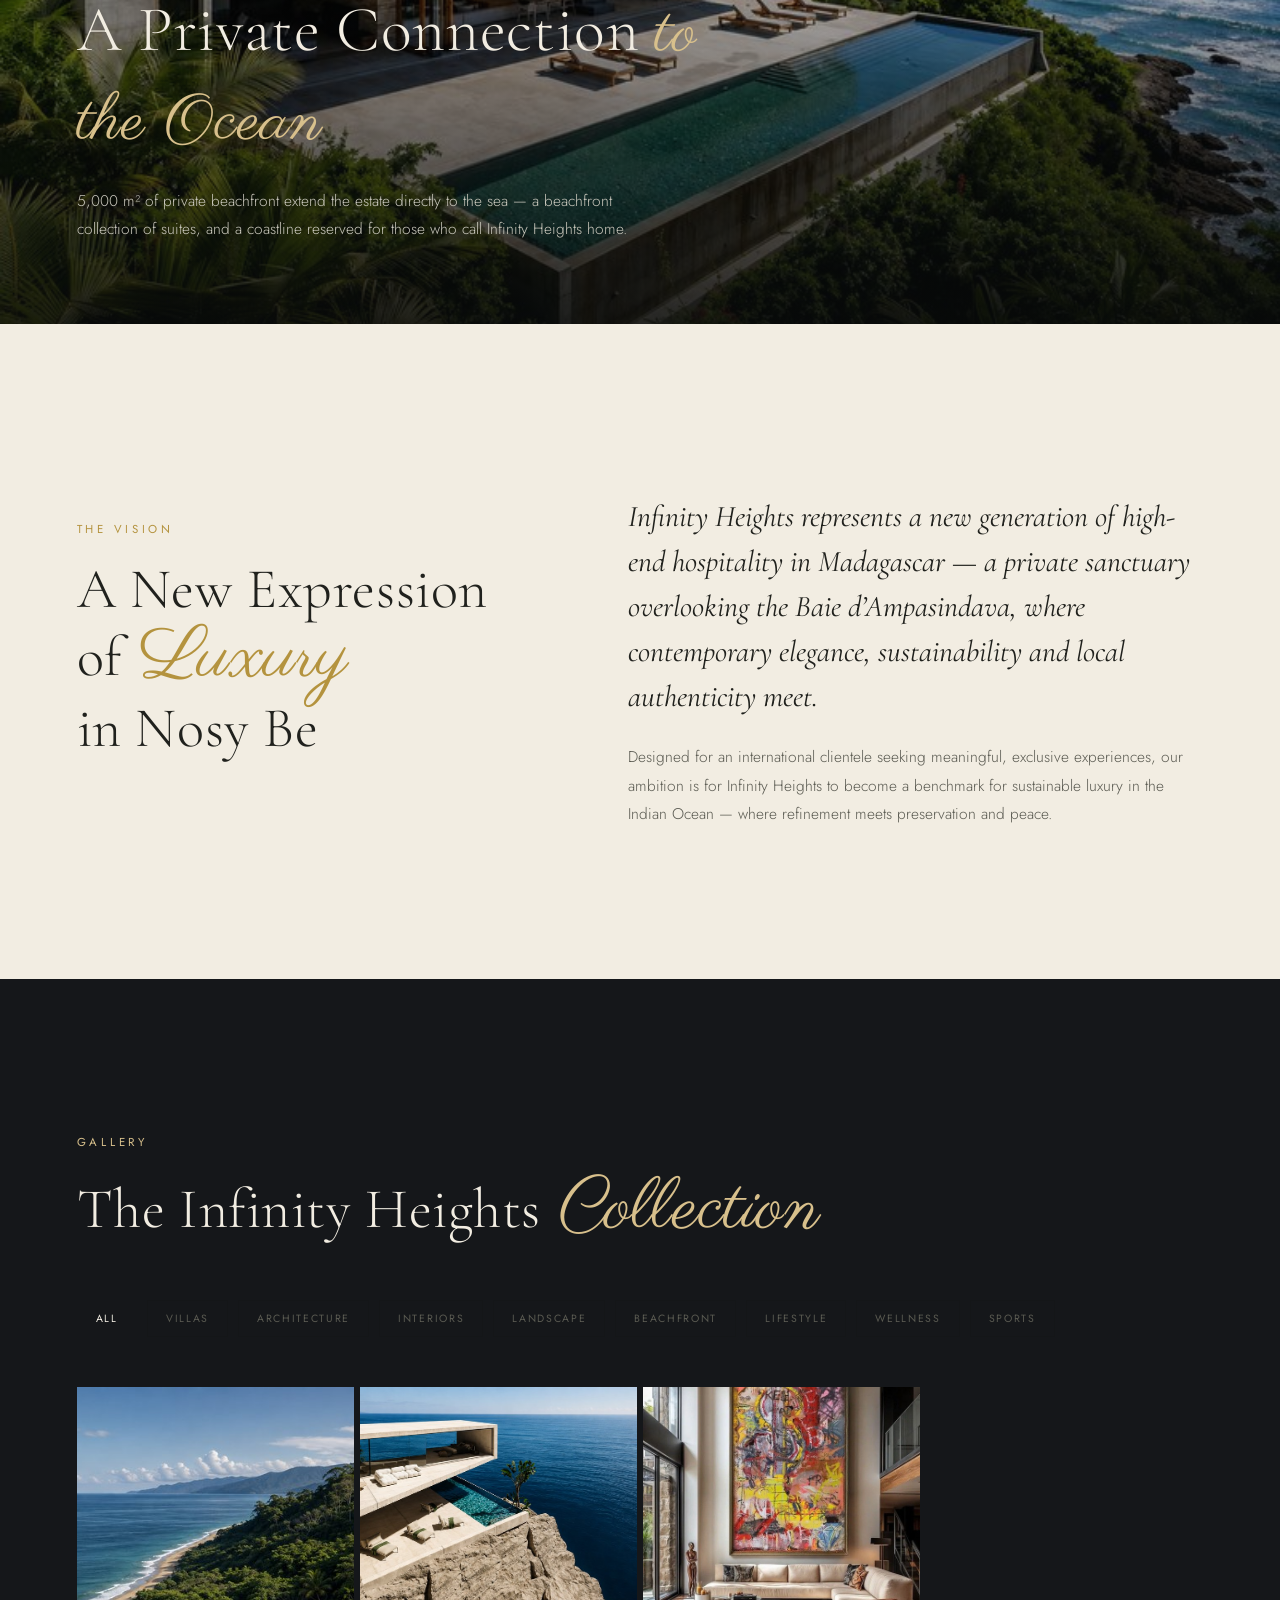
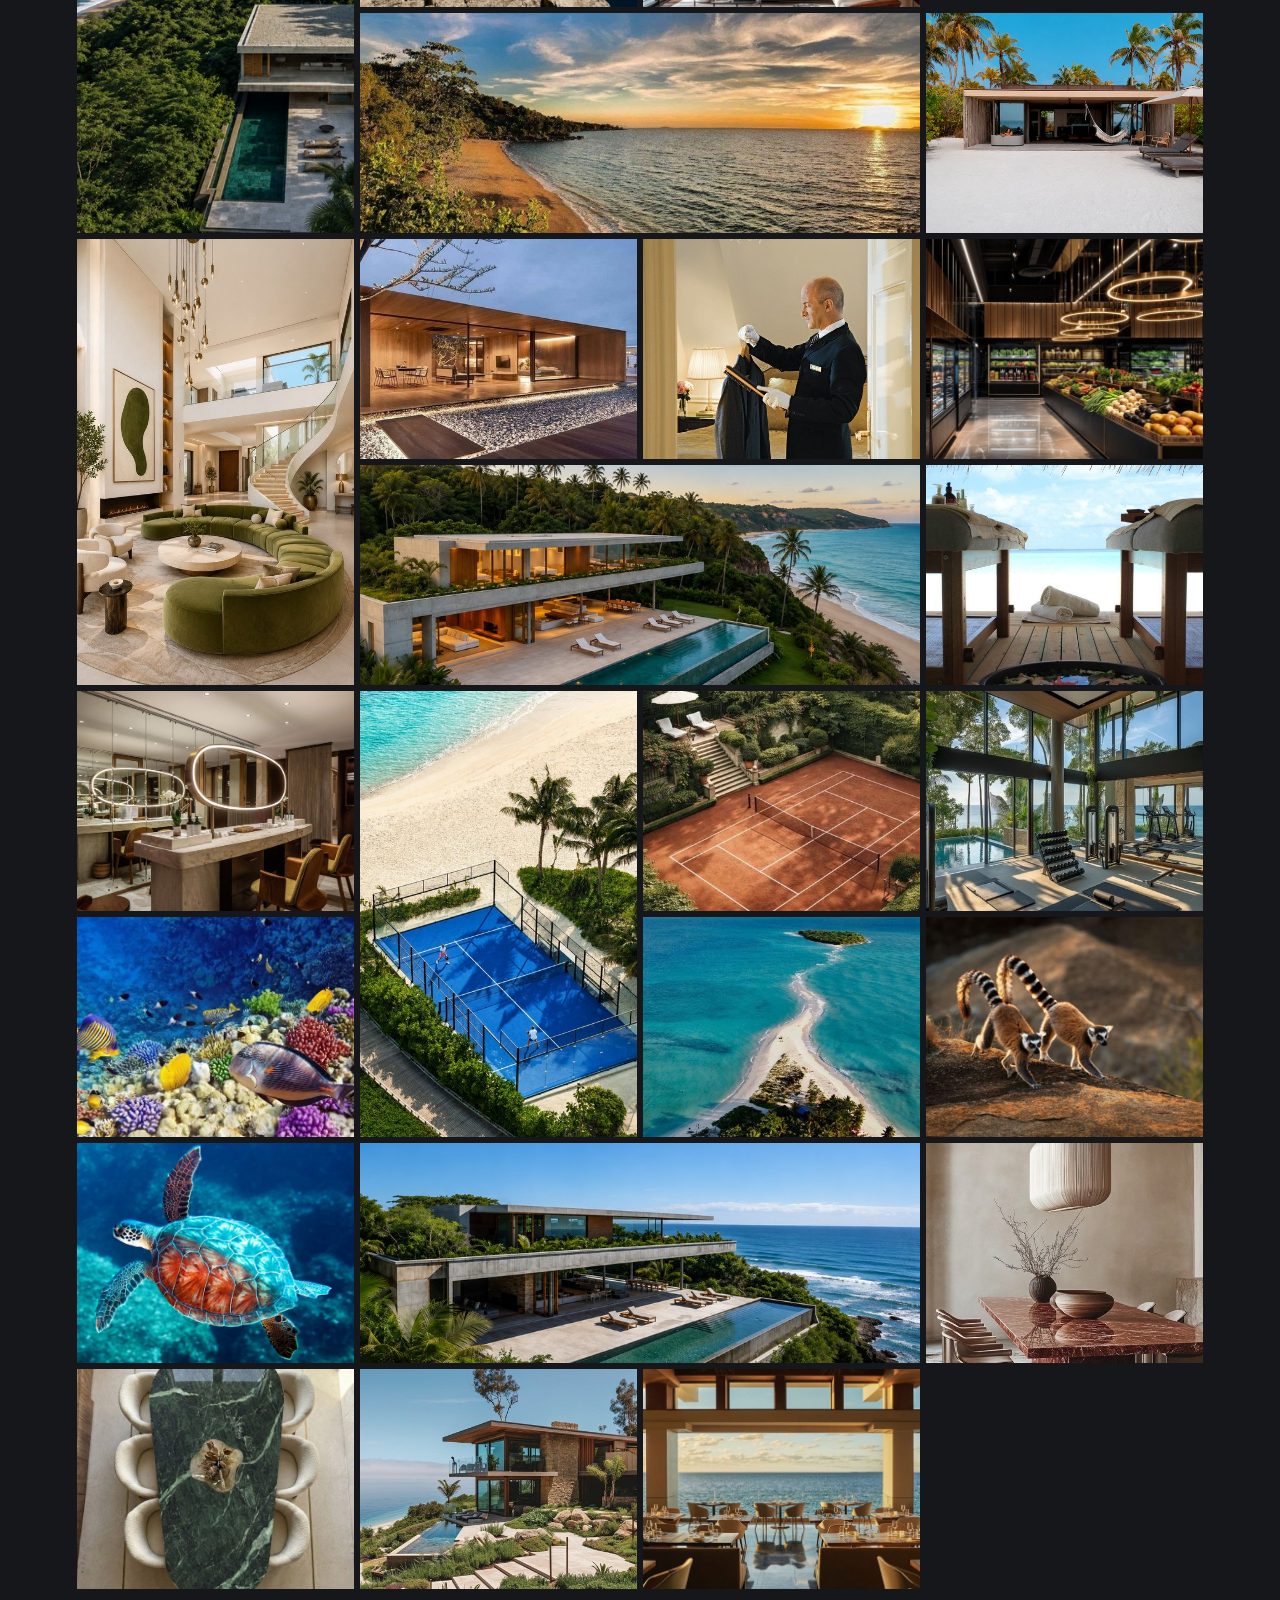
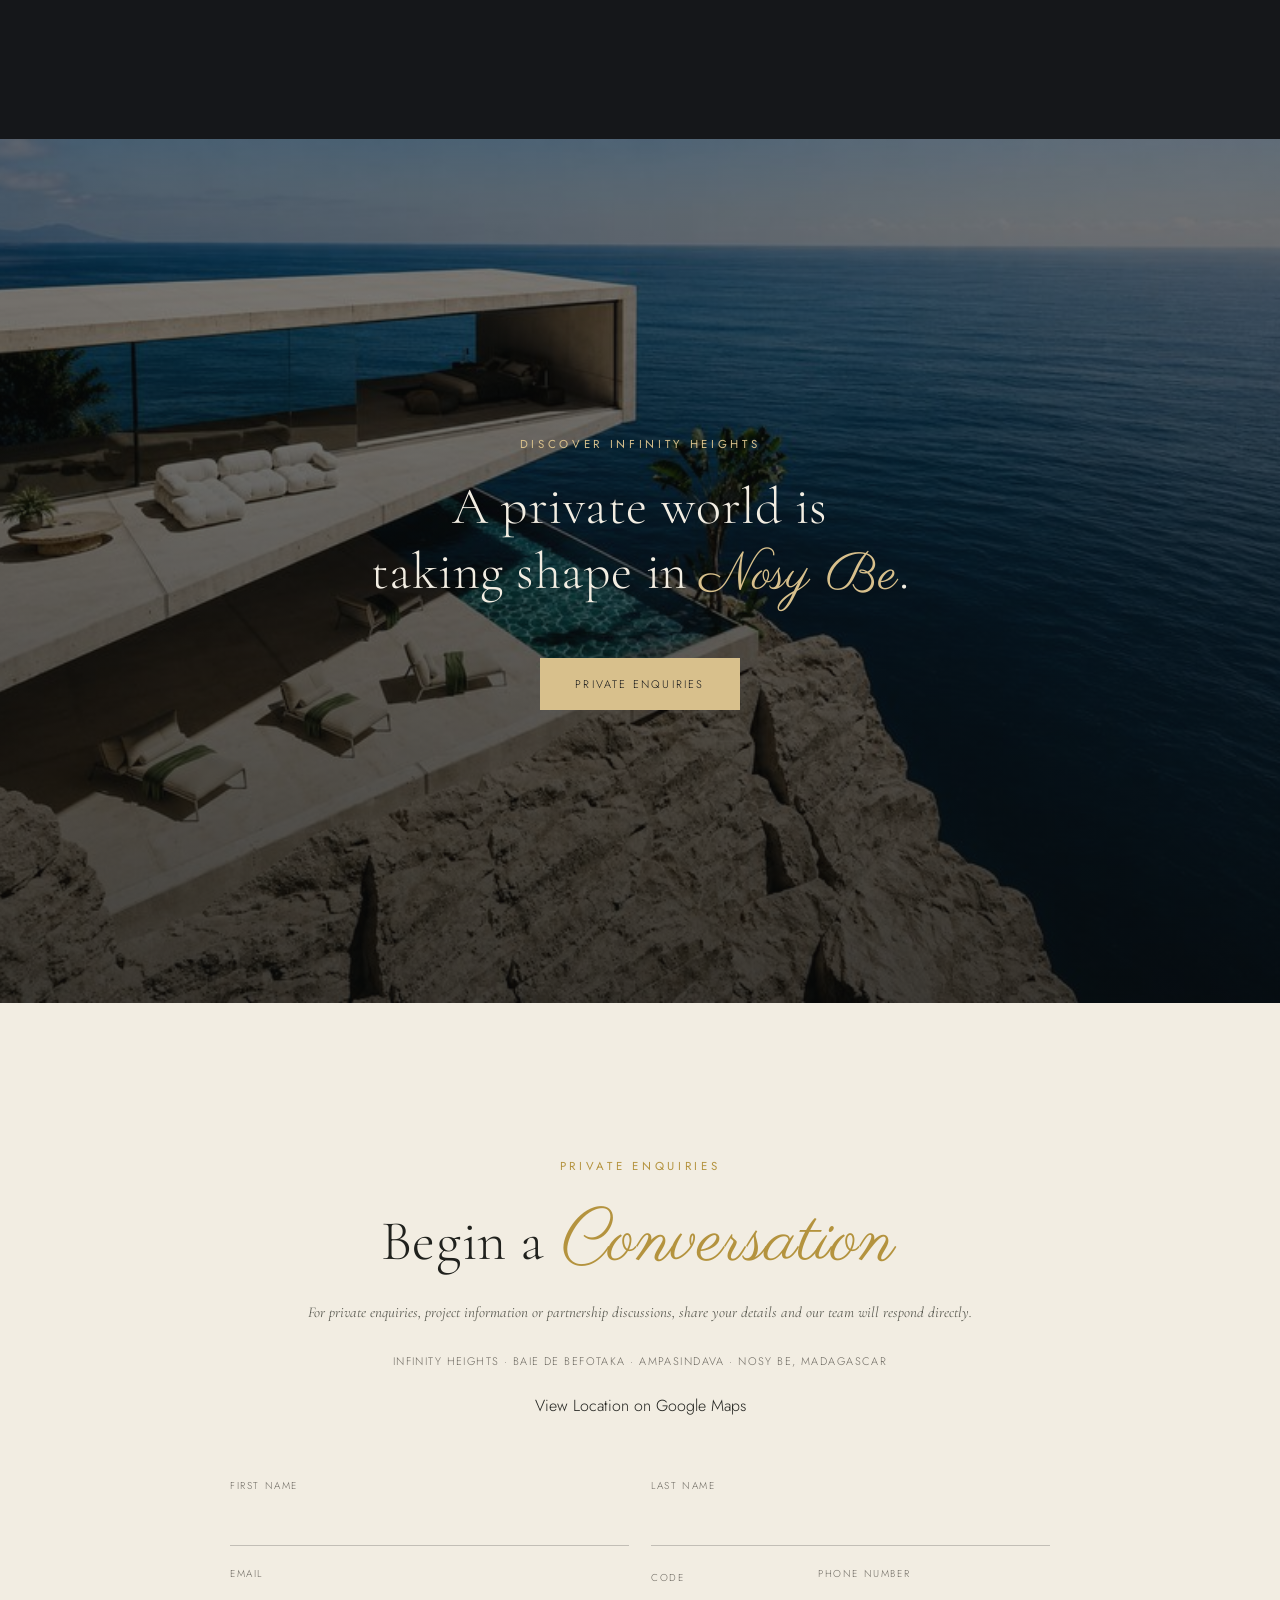
